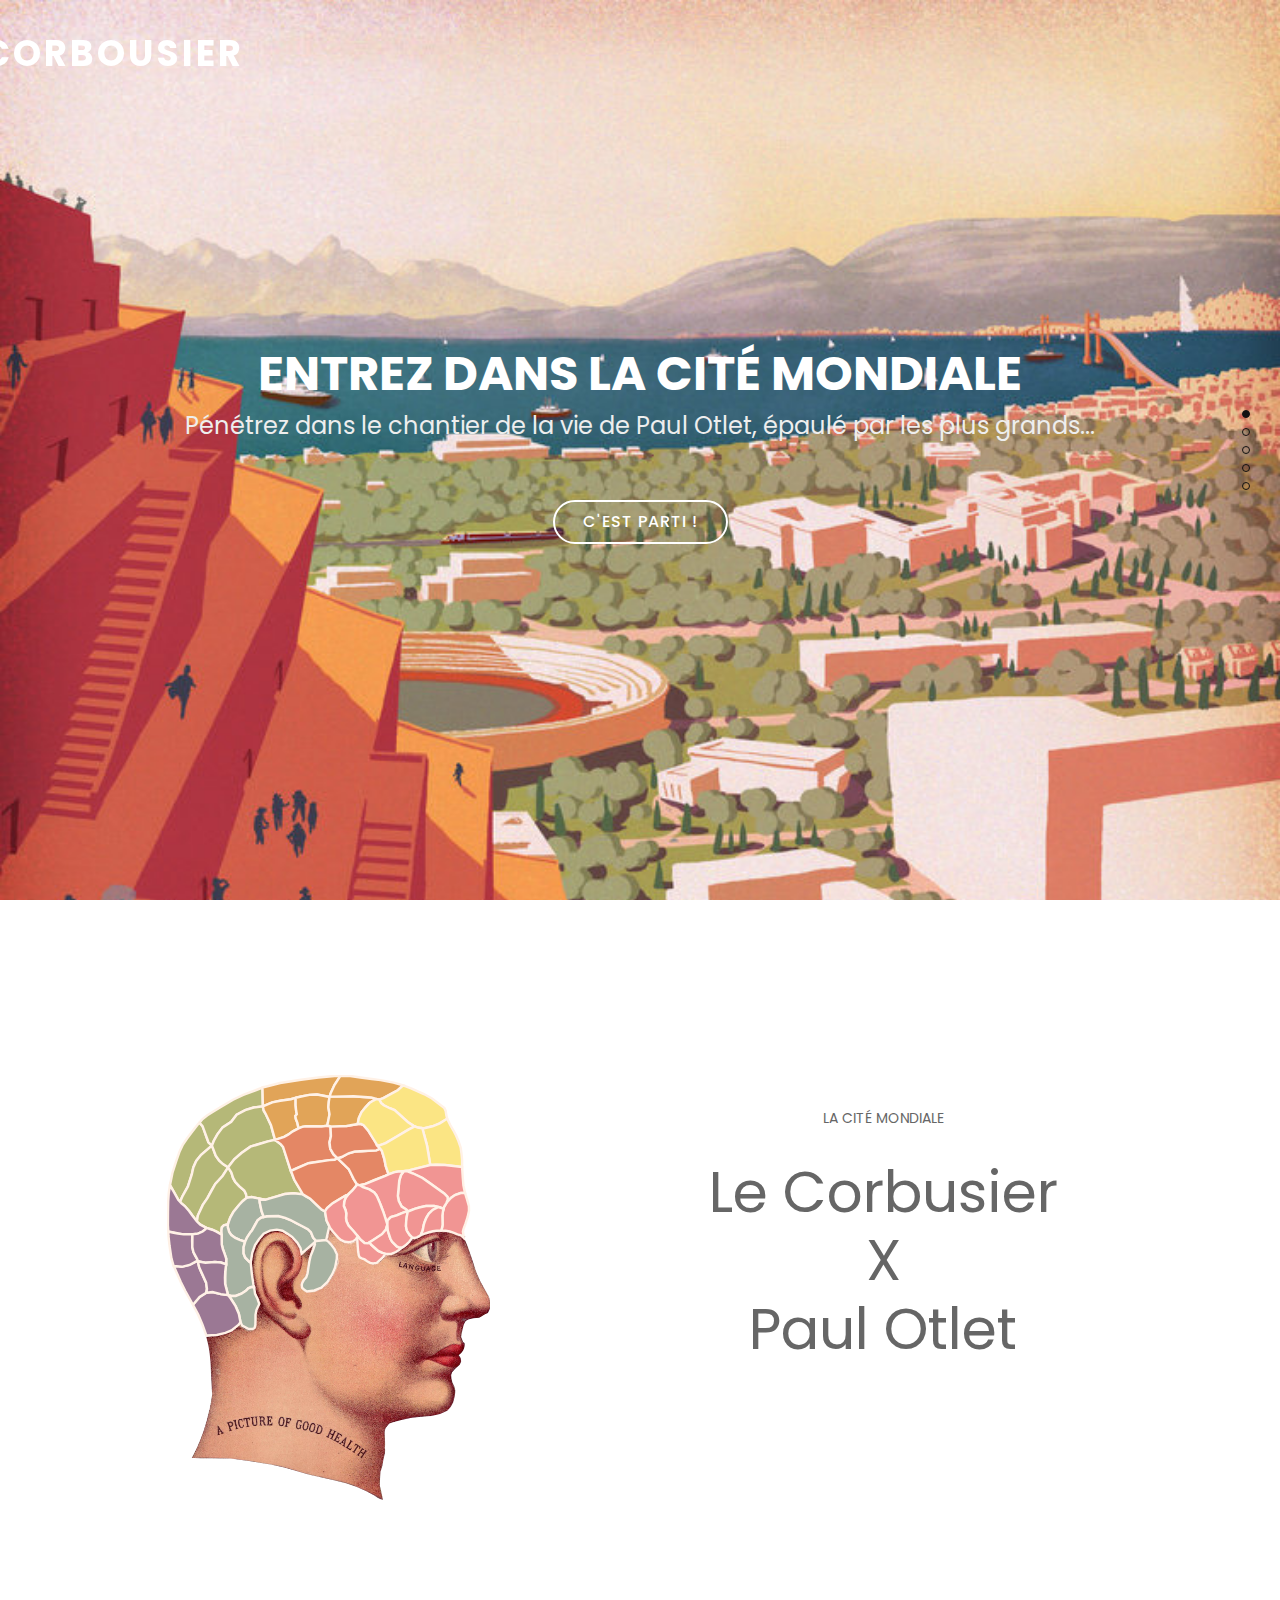
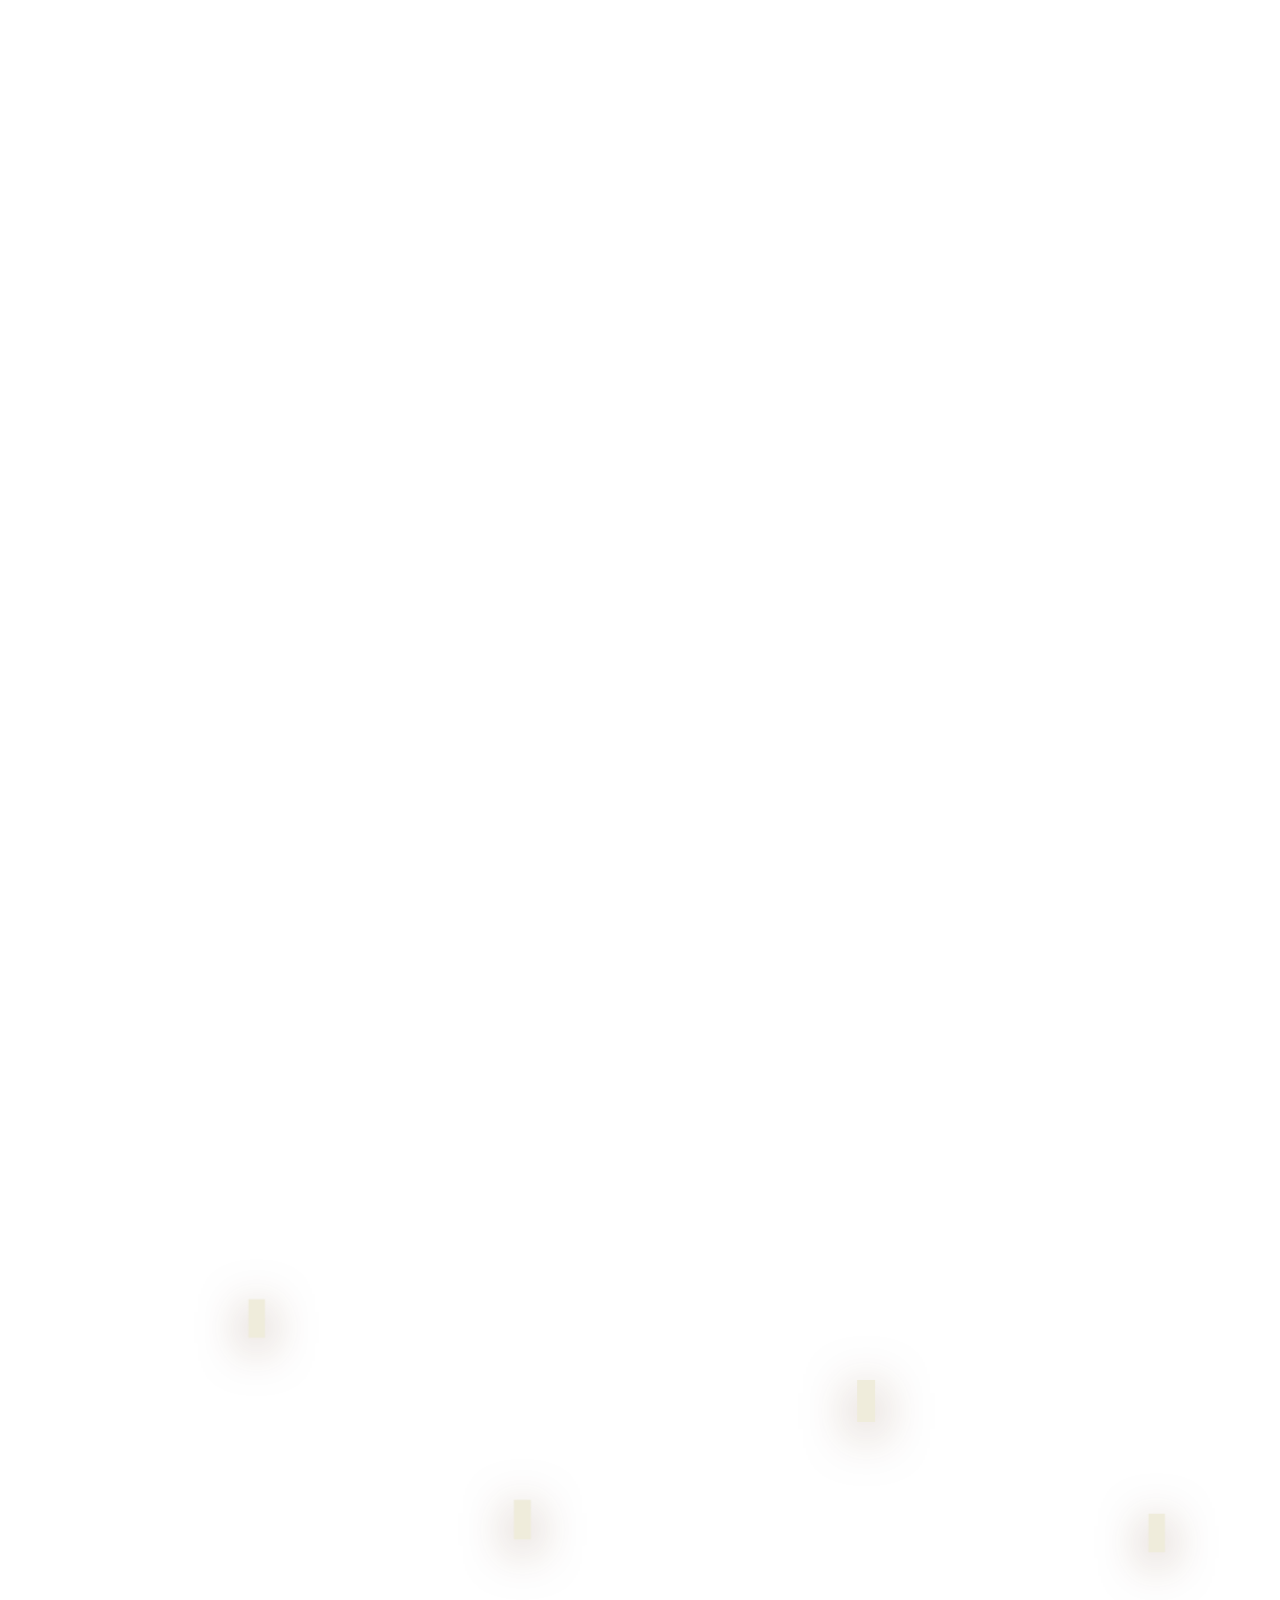
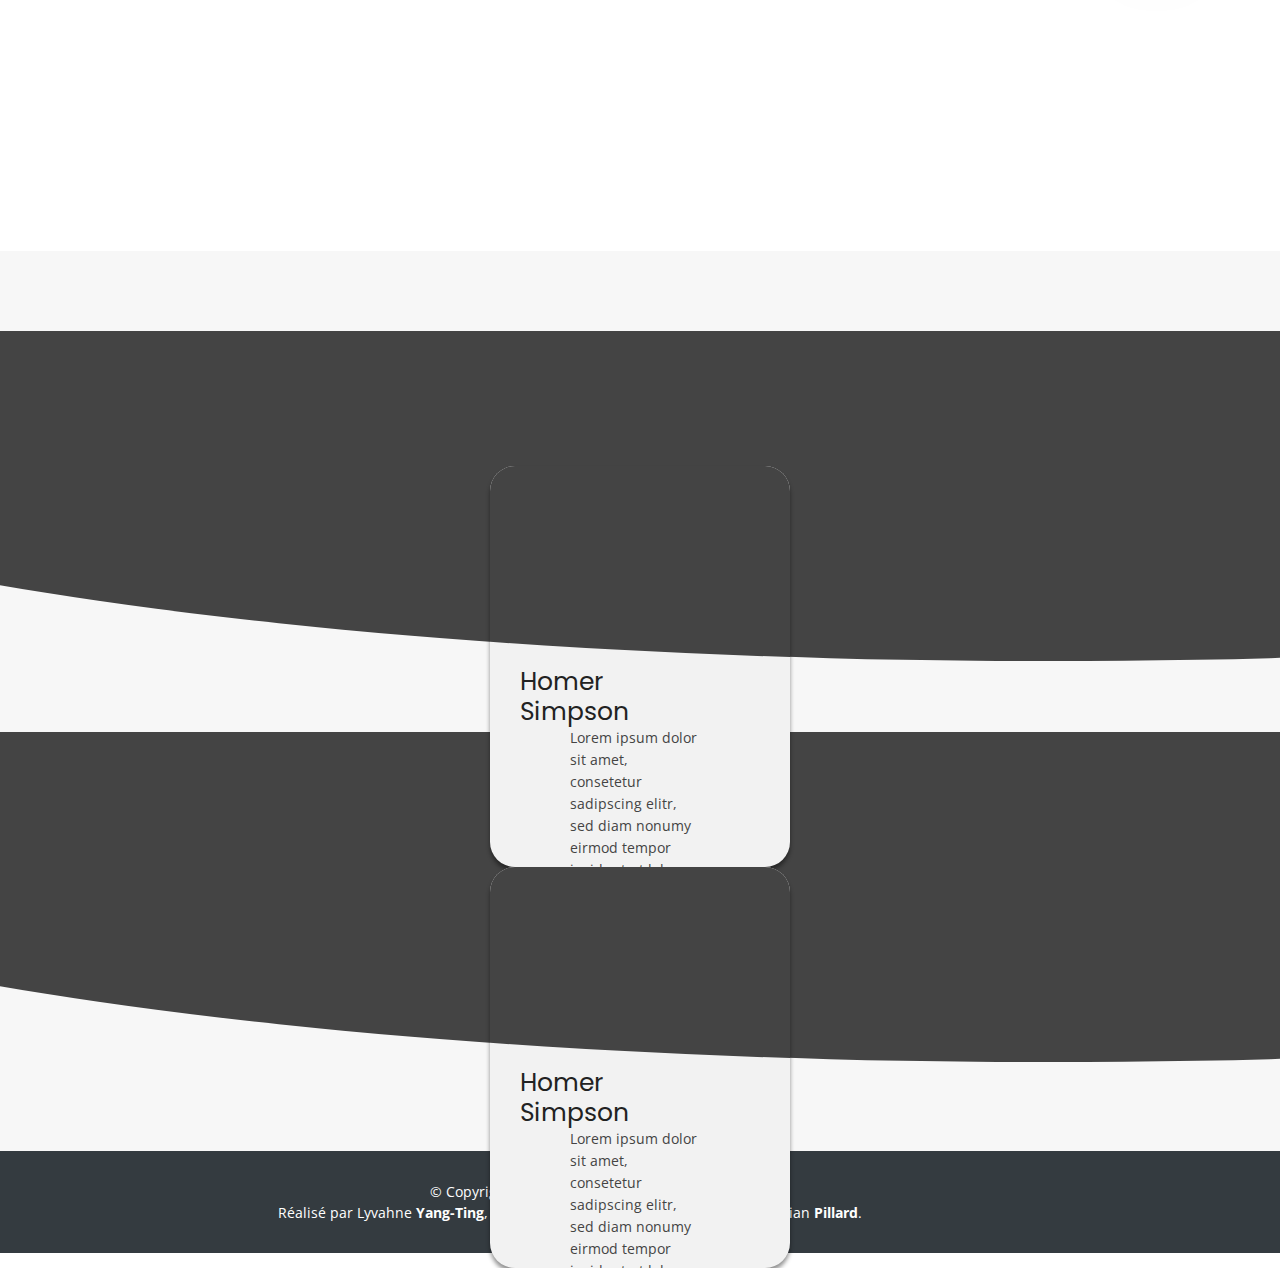
==== index.html @ 1f5de27b "Update index.html" ====
<!DOCTYPE html>
<html lang="fr">
<head>
  <meta charset="utf-8">
  <title>Le Corbousier</title>
  <meta content="width=device-width, initial-scale=1" name="viewport">
  <meta content="" name="keywords">
  <meta content="" name="description">

  <!-- Favicons -->
  <link href="img/favicon.png" rel="icon">
  <link href="img/apple-touch-icon.png" rel="apple-touch-icon">

  <!-- Google Fonts -->
  <link href="https://fonts.googleapis.com/css?family=Open+Sans:300,300i,400,400i,700,700i|Poppins:300,400,500,700" rel="stylesheet">
  <link href="https://fonts.googleapis.com/css?family=Pridi:200&display=swap" rel="stylesheet">

  <!-- CSS BootStrap -->
  <link href="lib/bootstrap/css/bootstrap.min.css" rel="stylesheet">

  <!-- Fichiers CSS secondaires-->
  <link href="css/brain-style.css" rel="stylesheet" />
  <link href="lib/font-awesome/css/font-awesome.min.css" rel="stylesheet">
  <link href="lib/animate/animate.min.css" rel="stylesheet">

  <!-- Fichier CSS principal -->
  <link href="css/style.css" rel="stylesheet">
  
</head>

<body>

  <!--==========================
  Header
  ============================-->
   
  <header id="header">
    <div class="container">
        
      <div id="logo">
        <h1><a href="#hero">Le Corbousier</a></h1>
      </div> 
      <div id="btn-start">
        <nav id="dot-nav"></nav>
      </div>
  </header>

  <!--==========================
    Section titre - 1è page
  ============================-->
      
  <section id="hero">
    <div class="hero-container">
      <h1>Entrez dans la Cité Mondiale</h1>
      <h2>Pénétrez dans le chantier de la vie de Paul Otlet, épaulé par les plus grands...</h2>
      <a href="#brain" class="btn-get-started">C'est parti !</a>
    </div>
  </section><!-- #hero -->

  <main id="main">

    <!--==========================
      Section cerveau - 2è page
    ============================-->
      
    <section id="about" >
      <div class="container">

             <div class="svg-container">

      <svg class="svg-whole" viewBox="0 0 199.04134 261.26856" <defs id="defs44">
        <clipPath clipPathUnits="userSpaceOnUse" id="clipPath29">
          <path
            style="fill:none;stroke:#000000;stroke-width:0.26458332px;stroke-linecap:butt;stroke-linejoin:miter;stroke-opacity:1"
            d="m -176.1369,380.15476 c 14.98675,-26.70267 22.12406,-55.08736 27.21428,-83.91072 -2.82764,-25.23596 0.10192,-50.72909 -8.00235,-76.35119 l 26.14521,-5.29166 18.6602,-12.61551 7.88445,6.81537 7.884446,0.66818 3.741772,-2.40543 1.069078,-14.83346 4.276312,-14.83346 1.069078,-2.00452 -7.884451,-21.11429 -2.672691,-20.04522 -0.801812,-18.44159 4.009046,-16.303442 5.879928,-10.958052 8.819896,-9.087162 11.759856,-3.741772 12.561668,3.474503 9.888972,5.612659 8.819896,8.552627 5.078121,12.561669 0.801807,2.93996 18.441599,-16.570707 -3.207235,12.561667 -4.543582,10.15624 -1.870886,10.42351 -1.336348,12.2944 -6.414468,8.55262 -1.336349,6.68174 4.009044,6.1472 9.087163,-0.53454 11.8934941,-3.0736 9.3544335,-8.41899 6.0135644,-9.88897 5.078121,-11.09169 2.004521,-12.02712 -2.80633,-9.88898 -5.6126596,-7.483544 -6.4144687,-5.612657 3.4745039,-18.040694 6.5481034,8.552625 6.681738,6.548104 3.474504,3.608139 6.1472,2.00452 8.151719,0.133636 5.345391,-2.939968 2.405427,-3.207234 v 8.285358 8.285355 l 1.46998,7.61718 1.202714,2.13816 4.409948,2.40542 5.746295,2.40543 3.875408,2.93996 5.078121,0.80181 4.944486,-2.00452 5.612659,-4.67722 4.944486,-6.68174 5.746295,0.53455 7.216275,-2.2718 7.349911,-5.61266 6.94901,-4.009038 8.41899,-10.022607 h 4.40995 l 5.74629,-2.939965 3.74178,-1.603621 7.48354,-2.271787 8.95353,-1.469985 8.28536,-1.46998 7.34991,1.069078 16.70434,4.409948 6.01357,3.474503 -1.73725,1.737249 4.00904,8.552627 6.81537,19.510678 4.81085,14.96709 5.34539,12.96257 7.48355,13.76438 4.67722,8.41899 2.27179,7.88445 v 5.21176 l -1.87089,4.14268 -1.87088,4.14268 -3.60814,1.46998 -3.34087,2.13815 -4.54358,2.53906 -7.61719,0.80181 -6.68173,1.46998 -3.60814,2.00452 -2.6727,4.67722 -2.40542,10.42351 -0.93545,5.61267 1.20272,3.4745 1.33634,3.74177 2.13816,1.20271 v 4.67722 l -1.87089,5.07812 -2.93996,3.87541 -3.0736,2.6727 v 0 l 2.53906,3.34087 0.66818,4.81085 -1.87089,4.40995 -4.94449,4.14267 -5.21175,5.61267 -1.20272,3.8754 0.40091,4.94448 1.33635,4.94448 2.40542,4.94451 1.46998,5.61266 -0.66817,6.68173 -2.27179,9.08717 -3.34087,6.1472 -4.54358,4.94448 -9.48807,4.40994 -11.49259,2.40543 -15.90254,1.33636 -11.89349,1.46997 -11.89349,2.67269 -9.354437,2.40543 -6.815373,2.00451 -4.944488,6.41448 -1.202711,4.67723 0.400902,6.41445 0.267271,8.81991 v 2.93997 l -0.53454,2.93995 0.668173,2.93997 -0.400904,4.54358 -1.870885,7.61717 -1.469983,9.08717 -2.53906,7.75083 -0.534541,9.35443 -0.267269,8.81988 1.603619,6.68176 1.46998,7.21625 1.069081,5.21176 -6.013567,-2.13815 -6.013564,-4.14266 -10.557147,-5.7463 -12.695301,-5.47902 -13.630746,-4.54361 -14.566189,-3.87538 -18.9761369,-4.14268 -14.8334591,-3.34087 -12.695303,-3.60815 -20.713388,-6.01356 -17.907058,-3.8754 -14.967093,-2.40544 -13.764383,-2.27179 -24.72243,-3.34086 -25.3906,-0.26729 -13.76439,-0.13361 -8.55262,-0.26728 z"
            id="path31" inkscape:connector-curvature="0"
            sodipodi:nodetypes="cccccccccccccccccccccccccccccccccccccccccccccccccccccccccccccccccccccccccccccccccccccccccccccccccccccccccccccccccccccccccccccccccccccccccccccccccccccccccccc" />
        </clipPath>
        </defs>
        <sodipodi:namedview id="base" pagecolor="#ffffff" bordercolor="#666666" borderopacity="1.0"
          inkscape:pageopacity="0.0" inkscape:pageshadow="2" inkscape:zoom="0.24748737" inkscape:cx="370.12734"
          inkscape:cy="235.5908" inkscape:document-units="mm" inkscape:current-layer="layer1" showgrid="false"
          inkscape:window-width="1366" inkscape:window-height="705" inkscape:window-x="-8" inkscape:window-y="-8"
          inkscape:window-maximized="1" />
        <metadata id="metadata47">
          <rdf:RDF>
            <cc:Work rdf:about="">
              <dc:format>image/svg+xml</dc:format>
              <dc:type rdf:resource="http://purl.org/dc/dcmitype/StillImage" />
              <dc:title></dc:title>
            </cc:Work>
          </rdf:RDF>
        </metadata>
        <g class="Layer 1" inkscape:groupmode="layer" id="layer1" transform="translate(3.0694536,23.503447)">
          <image y="-128.25455" x="-209.52933" id="image18"
            xlink:href="[data-uri] FhYaHSUfGhsjHBYWICwgIyYnKSopGR8tMC0oMCUoKSj/2wBDAQcHBwoIChMKChMoGhYaKCgoKCgo KCgoKCgoKCgoKCgoKCgoKCgoKCgoKCgoKCgoKCgoKCgoKCgoKCgoKCgoKCj/wgARCAZABMIDASIA AhEBAxEB/8QAHAAAAQUBAQEAAAAAAAAAAAAAAAECAwQFBgcI/8QAGQEBAQEBAQEAAAAAAAAAAAAA AAECAwQF/9oADAMBAAIQAxAAAAH1QAAAAAAAAAAAAAAAAAAAAAAAAAAAAAAAAAAAAAAAAAAAAAAA jJCBYmIq8XWZsON7DcGvz30UnIx431sXIpjXURc4mN70OQ3GtRmeudWm1nSyPrNlt87Vv9puLXg4 3QKMtSOgUmbEbjJmu6YuW8GpvHbaHl6bx6onmE28+mnnt/pz7U5vY1i4RuscItAAAAAAAAAAAAAA AAAAAAAAAAAAAAAAAAAAAAAAAAAAAAAAAAAAAAAAAAAAAAAAAAAAAAAAAAAAAAAAAAA0HFeti3mZ mfy6bpyyc+nRV+dTl0nsZxy3Zjza7euMZiynLdLo+tmZ2nQyR5cdDmaPNEuzNh1s07PLm/qcl1gt WxyUL1tewM5HrOa0bq5WltTsSsh+lyPU5uVdxNnU1IshuLf1MO1JpJnV83Zgy7QsOjJWbfWTpizs c7W6c/QZPN7nbj3pzO1343Bq6yoAAAAAAAAAAAAAAA1wAAAAAAAAAAAAAAAAAAAAAAAAAAAAAAAA AAAAAAAAAAAAAAAAAAAAAA1IemVnY30kPM1vN23KuavDs6Ntbl0spSoabMOXBpu4HTcbWpoUtbN5 KRNHvNGg6LlcrT2841MHerYs2LutiDM2ysG1qlV6eq7Dmejc3TJp0+t6xko7hYcvadWTPfUwrOg6 3JsXiOa1rxWAdAyznbt6SoMa48fRvQVQ1c69qZ2utfKHXx+hxRHnKsrWq+47X4Ht/X5t3S5dm+HV rzu16edgRdQAAAAAAAAAAAAAAAAAAAAAAAAAAAAAAAAAAAAAAAAAAAAAAAAAAAAAAAAAAAABBRlH K9HzGRxvU4We3lrJvZ1zHr2Vfz/n7budPkaXsXqOd3NcqXc3Nz+itVFnbDsMLTtoV51M1ryMcPbA jgRzFFSLjuk7NOXbt1y8p1nOpmafJal7oWPzRUXJjOZXrOrRTjpHIkOEdSJSdVsGw4VBUa4EVYay UMhdY0x9liyK2tzu2rlbHW75Vbqnn5gpkmbpptUvMg9PPol5bZ9nLRGu7YAAAAAAAAAAAAAAAAAA AAAAAAAAAAAAAAAAAAAAAAAAAAAAAAAAEUAAAjJI4MnDazeZxOWujzcDX5bmVTnARtlFUR6t5HJ5 e/PS7i9IuTqmLWmesRq9BFEFBRKGhxHWC69Hsj6XhFrsqWfZ50j0JjDodRzXSa9e1jl/r/PLUdFQ w5zu046Pne1o83T0Wes7vO0tcbb816c498vXt5MSze5Tc26Qw38bruzZ8rghmgKKAIseNqa2RQ67 pjmuvvry5o4TnFGqDH83prXuTn6zpVq2+JGvBt+k30Y2X5N/3cbAHfAAAAAAAAAAAAAAAAAAAAAA AAAAAAAAAAAAAAAAAAAAAAAAAANHMix8NbI5/L4b08GziZ3puqaBnU9KDd3HDuGFY4M+KVt9HQK5 PJ6FQhJXc9d2vY+fj9p6GcbVy7mlzF4u5+hoVyNLU6bq5/XxIspNaHpOdQV3AIjhvO9Imjal8jH0 Z2HA9pzXY9lZbJxtOprGlNmgsYWhebVRbS5tOO+icGzvaPonLa1nSjDq9eYvEO6fA6ZtamTnHSZm Z3Wc8n0+8vLEbxOEFChBaVMnQ1JczTM3B0Lbtzl+m5Gbq2NSnxkegLVl5yRVSWzdyX+rlrlaf38H AaAAAAAAAAAAAAAAAAAAAAAAAAAAAAAAAAAAAAAAAAAAJHn5XsjEz/Pu3Sdi87Yz9zmd73JaVnMr Nu3BByZwqCwCoZzqsO/T1+fyNvl3s4/VaJ55Po9B0cdoz9Blm7WD0HGiqnMitDkOx4ntO0MrUyc1 NnDbZvnL9HmzNVMBUFc9qIRPp6c72XJ9V0OEONFVBEUAEHKyiX6mff6Im4k3SdQjTz6Xn49ftzze 0sLy5NZM3nOJ0uk4T03u15XpeEkVExXIqIrXwVxl7W5D2Ol3qfP8HUv5bVyvxWHZYmX151ef9fS0 drbuE3MuhWJ3ItmsdM7LsjR+hwmA74AAAAAAAAAAAAAAAAAAAAAAAAAAAAAAAAAAAAARIYmqZPN8 da+MO8+oV5nbuucftydNUL63MYoX1dmRiYmm5ByU+97dF9+MOh2s5w2jv4Dt2Uj18Pdg9Iw5NZ2z RXczVFGuCmj2HH9ZyvS95Jjbycrm4/VJqc2u9i7aUOfSOwXJsc7oKGCZ2lT0xOm5jqNmuQ5VHCCq 1QrZbesv5k20UYYNsp3XpzrOduxdc3OsHceDR0WEhi7FOjlbHLc/6VW73nek5jB29LXiuw4SdAwb Wthh4/Zp1cfvLmac/wBXoZNbjqTOLQytZDk9DZzuzA6Gpg9HcTUdHhI5GkaNjBl+l59kDvgAAAAA AAAAAAAAAAAAAAAAAAAAAAAAAAAIolpZmPyunlUzz6ikzs1rS5/qMjWopdedGtc/nlqmJWlzsHQd d8/sbaZyiuMYHNJRUUTk+rxt76WXkut8vtc1DFUEFVr4asWdWqVsDTp1xtiOY020e06TG2ebxdRc u5ZqLxXZZudR3JKxbrGWZPSV7ZPHI3neR7Dh+56xqi8dIsGDub/N9Fze3Q0G7mTR5zojmiQWOT2Z 6PQ03nAOMTnug4HsdBHc9V397z/u/LJV4zoY0EccnOcz6TW7Wnq8Bv2dACcDgIGPSk5Lr6HRHRr9 Hpjw4b+zu1yNXzF5vpVpwjYUUhvEdvy/oz6A7G2fp+UAAAAAAAAAAAAAAAAAAAAAAAAAAAAAAbW5 vLZx8+t5tT13HGthrzauFBpydOkOjJJjEco7OWovM6oknR72KrefMHIiI8FRte2xhE+9XLfMdNJx ve4Rj09IOoeXtdTK1DIayfqjhvY9T1uqzIkv4G1i4kVTq+smr2m+e5+f0TduZftc/wBJ0tV+di7l bKbqdJh7zYjVWc7xPc8P2/aLFUw8W9PX2KikmfgorZRUfCI5DMy4O278tFTmuPPpTLli9yfUy0zg fQuX26HE3+Cird1rHa1enbieebi+bdRt0HEdquHKdbwzOzvmo7ymqhCuatEFlpR5/rKvU3kblzsk 345eMY9rs1BVhMPcodInU8T231vMioly4AAAAAAAAAAAAAAAAAAAAAAAAAAKcvleLYnSx5dsRTEM WfO6b3sbWkzJIC1IiI6RFTnrSJOn6aElbz5q1zYc1M+29zvQ4m9XKTtOqVnP3ZMbbUzE5Lrctvoc BNnh7MLStpLm1OoCAsLyqAoIqVzt2fI7TowXhpFFCOUTOtzJXM7Za2ydPktrc1qGjhc7mdDnVu0y egn0iG6juGkFWGOQHIogixHJek8P3XXjnc72jMZ5evvcz2b+eyhXa2MLH4u05jfs4ecb3UVeq15z 2mDLDPf0tySCLm8O54vtHc3A9zzfN+h6amfoeUKhkqKCKjqp5PRJ1iOEzVEcjSvynR1HExdX3uH6 fwfU+nhqIqduSiKAAAAAAAAAAAAAAAAAAAAAAABG/wA6zc3nt44ddJ3J9ZzyqK3ETD3FtimR0gNW kr0sLep7OtdtFVOfNWq2HUq9jesHoKN+3LuPuyYPQNdI1WPkBHjEekcr3XH789uk5DzdEVSEFRRW qMR6Ccp1nHd3YLCzlbK5MOpuHPMrpE5yI6qHnSt61ylWu15Kvlbd5Z5SXLobfHzR1RyaHXLwsVd+ nnjV9Dr+f2NOsy8+7qwbNddc+j2vMOy4ct1UTzyvm67dTmpdvK6Vmezc2038jp8m8zK0+aVEblxH Y8B0nrvSObH5ZTpcs/1qfVWec09ATzTouTqlry8EjRBVYljlyed63seZwOl7Oc6HpJcBUOEbzPU8 53ndmFu/T8oAAAAAAAAAAAAAAAAAAAAAAABnRkcAzofP0cNk4TkejXA676ZRvPDgdDVRbEw7OJ03 H2A/MVj24yqOjIKuVt9N8tPd1N6u1La8Obmrm1pGbp2NVUyFY+ka5sZ8OrzmvR26OTx+lUHw1AVU AEXL0v8AIZmj6dY9rrrLfK2OhTNyXaccZyX8rUnjmo1eAhVapDkXqPXPQIS8twPW8UbUT0kdE6Wc R+a1woj2iJzHVQbxranm3oPPyYtHr8WMjrePv6bufzvVZYk+xCcfvVNraxdxV4NXl9PbrCzut4Xa vM7P9N0qbKdXZam/HM3fRK3GcRYS71Y0Xoc+HCdJl9DFtynCMFSKtvI1tHIGXDeo8lY+lx6YD0cg AAAAAAAAAAAAAAAAAAAAAi8m2svl0uTonlijFQ5Tq8PW9xc3TzEciSLC/kd1nXVNK0Edzw2GbntX TqXqerUi2ZlbaG4wtZ2Ju7WS3UusnUytwsI45YGjqa17oby3U89vp2Ts7R8XtQUgUaK3J5jtdTL1 NjruGyLz6CokUcnayu2M7RfZowOqrxFWtzS3OQ7DLMnSfdsxcTtec3LtuvsY1ja2XYTD1LsemcPs pC91M1a81PLolReW1QcUKm1z/Tj6C7mul8vnj5brUjGzul5XqdvZNOuqzMjsOcwMbtuZ3bm7Flc2 tynP7/dz/R9RNi4NfU5uztOK7Q5MnVyuP6uy53S5bq9R5zfi885K1r8h6L12pzF3jNrleo5qINaJ u28vO9DyHHdnn7dHJyPXfV8oBYAAAAAAAAAAAAAAAAAAHP6vk+NLtq3yVakGVq1uqxpbrYilfyxz HT8p1W9ParMYzciDquvSyinPmZ0zbqpZzoN6doahnLVc3GTBtTb1mbnM6erDb03ZzHIi5gNVBVQR HtVKGixcnq/POu5+7Uby2RN9lzNXod6w+knbNwcTYuds2+g5pM3qEa/jto5oOY6EUAVQbwnVZXfC TuNTSybK5u21TjtsjRQEFRy1AlgTPrbLtRyD8RBqE0TnRyvfYmP08voA08WHoBFzfUm2PrjIfRwe e7rrOm3tKN4TylFJG5OsavE9Dqr0J5x09DozsL13jOl6qxzPS+fLcnZJebyes5vuudLzkeHUc30m FJW6LI5vV752dpcpxno3LO+hy6sD08QAAAAAAAAAAAAAAAAGu5iOUkzN3ydErWeWy3sC5f1X2WyY yjkdmZNbe5Dp067Gt8lWn1LVxkgpJWSyW703bS3Z5YRFJl3K9Eutc1Zm2dWtaFxhFBFaqwx0WZdb JyVHprs6WBoKlDe0DgYPScR2t3+L63l7LSqnLbczVSsCHqG7zxjurTcifyktde7E2uWmuDGlQEUF OS3rXL9sN6DnOurnq82RvPV6XLPxrphF49BHA5WOHCKjXOSB7RAFQjeomB0ENlrf8u9Lx5JQOEVM 3lurpePt9V1vPdXYOEQVcERQRUAFBHNWsHYnbscR0XI9l/oeI2+jpbGZp+aJSurHHyb2X3uV2OEw 183ok5zjduh0HRNyHY8lJ6IUb31PKAAAAAAAAAAAAAAAAEPkPV4PHpoqQ+WRsw97euc2L9iGqLnC Cth0E9S3it/D2fR26RtbJ5ca+hPR1u3fit4w1wZyMeq5ei5KRwQ1VQDHwemulwpNu65XY6EkqXEX GBHNgVFBzVKnG97R31g1eG7PP0LCNdx6OQKTmulwd5ypHbnbFDbrO5atP4bp5dJFTnpRAVUAa5lc Rcjn9XJNq5Px2iV8GOoETGxVUBQc6J1ivYSPVqSKOQaqIuJDv8915X82x3WfPx3Taa+eNzaoba0O H09JWpR5tgz9GEVqw5GqK0Ua4Wq7LSaecP0eT+hfUedzOj4y3qw0+MvRWTncupuY/aM3uO0dN/J0 5OKCC8wx+z829J+v5wDWAAAAAAAAAAAAAAil4mXjuiz7vj26lUqq+DplEcNxhRHDQyrbvJT9R02n H9vy50vM7d/OeW6lk0MVTOBUQVBBVEVRmfVrkoeh69MfqLC4yrVM5VrhEUWUjlRFRFFa5ooiLzM9 zm+3t7lWv8nsaj2UgKU8XqU3mLjekp7k1KqzU2tjm+j5aUjkxoFasjRYqcf3XJdueprmJm5vT8v2 O4I6LjuY5DZ6Z10TPzdFefo7z2BxK2duvDvjtW8U2O4Zxra6ujjapg+l89nZ8/ojkXw4x8nrk6uT zPQIdsDRmwCSLdx9q/YcjajdscN2XNMtW1zK1wiNkbXP5HTcp6r3IcxxlClIvsu50vH9X5ZLFKnN h831TPRYN/ienzNBFOLivTOA7D6fHQA78gAAAAAAAAAAAABvjnpHnnLptQLh+Zcvc+7etTVavLAi iIN5bVnrWek6bbWt8xjPRxczvrjdTy3RVYe13PEbkEBUVQaPazkN2/m6XQa3FM5efNqgiKKICCuR REAVBQAlGvaQ8Z23Ode/Qz5Wp5/ouRHytFQAUaOSXETWZ0xLz+pyOpZ2aVzc3inZ8+5WjpW5eoVz nRcpsdsU6HY1Fm5rR5zUvUY7nTFTT19PlvIuXl5ajkV0KxVkGqCI5M1EciuxNyHXLW1OL7Tj5RFO QRVoBqOy7ljTHpdIavHWug53pOjyloRu287mI7lKlrCPzr0rzP0X0rK1JOM84667zHodhkX+Q5Xd 2uMsadblaq8pw2rp836L1FziO25TJsSZPr59wB6+AAAAAAAAAAAAARR5u7C3fL1pRZ72tSja18ZR yLjCC41tBlfse2xFy+XPPmny+vXU1ILuOdPB6nn16BMfYzlzXJCAotK1xW9HSS3rUUOfMRVpqijR yjFUEUWGo5ooFAOlaKQzK14Na5zqOO7F9Nw05dHKx4CA5ipKjkfWPoTs1mlafllClUv+jnv6HEan PXRJgUc3quQpJ2x0VKnfI9vTrct2IsDSjUM+7nUjmrmOdG6BQpWiQI9tIqJKsrCTn/RfO/QL4pUD zRwFiooICiI5ooCxJMlnObkq281pYep3mzwnectluaODuQrVObhujm5P0q+nl9nq3Xq3yxOc6aPS hgx3+ze5y9n9seiAezzgAAAAAAAAAAAc10vmOdU70cPl1DU2bEuRuImMuaqyN4zah7dNuZF5c05P Vs9NZGpQ3VkVpz5vjei8zpanM9N9M3B3c5UXmoo7sW3vThMbnjZTB1tW0mHMaw3mTqF53SrQKhJc bWyJd5aNCtxcuQ0V5TRt2TA0pLjMzWTkd+DL17+raq+f1McoqCliGfi7z1FLkru5qZ128c3W7mQ8 90ejx9xDqOaxc/RfBqb9jC3uO2870yLzVp+T159Bmvs5tKvptqusD9S8lmphrz8nejoGZ0uLcbTu Z0rhsORVjD63mNbfk6VA8mFVCxFUAasAKICiICqBZDI5KTE3M/Vxup4Dteq23OhxNeLPdEt2hPVh WLg4Co+V67H6MK503K+jPogHu8wAAAAAAAAAAAJ5D6F5/wAukuZbyOfTa1+R7DngUMYVCtXL9dzP Vb2sM/N5zmybbOu9GdThzEUABAcwxcfs6HTpm1cXrd72EF4cErWM66p6VG/u5iOLrc5fpcKZh0ob erPHnXMyzlatcyLW5nKzTpXpnC3czVlg5br8e3Xci4xX4vuOV6ejrHYm1x9748PL3NrA2drU5Le1 Exoeic9OQQcikNehTeW6nG6Z2TmdeWtT6XJ1nSl4Hpa2MTaXnvlOqwYOmOnUOO0oaTdSB9hZnnX7 zNOfbeu7mKhOQy6WTG03mLhr02VLy9NGr4ODkVBRFBUaOApUGjiDNt2Disrte8yOXvd9vyujtdN8 ZZ6hdb513RKvMr0iHMQ9ZInHr1YnM3Nlmc1L9WOZ2sBrNcfUwPT5AAAAAAAAAAAA4DKiTh2oLTG9 nXwNrjynUMYTC3eT3vS2688jeb2sDWq3UWJZEUTGBRVEVEUFG4uvy/Td/H7OgtqbA385AM5FatCA CoDmuQQVRFQEFIRqqNVHq1w5I1VlGbpV2+Nswdd0+jnbMpw6ILBm2GqUNV0qCoCjhEVRqK4y01F0 j5DebvF6nrUM2nrc31NN5TpJClocj1ZTS3jkmry3Q6y+9yWlG83nNPK+2lexqEnVczO6Vus5lPdr XO1p8Z1nDy2F5rC09BTy9/XXo1bg8XT1Ctyjd61svNn6WW5d1L1z6m1y66tyPON5+HQjpzJvzVh7 CHNClFbCqiCiAijR9K/T35vQwO/zwAAAAAAAAACra5aXhJ2ZXn7zvz72r0s7H+bggqjeO6nneu+q FycYoSyLvpfutXnzVHMhVa4RzVQVMXVo7eP0m9K1yc8cv1GDrdN2EeznhXICKNRUFAVFUVoCKNFQ UGjxHQIpSCtBr2S8+7W5Pr7O4Y44ewwd7G1na5zZoqbGDtxInO3V1VRcUBgqiqigKjmWR8p1tXeb dK1zNlfteP0tktR4qdmjncN00uus5+xrrZzc+9l6lXeo3cViq7Go1hwtzoM7B1+uMS508vWYWnaJ 0ie2KOc0cHtemFkQ57bTuhymf3kO8Z8OfW1Olxtu5jcfKdji2XuZ6GqQ38Tp0ydfESuiSlZxp6OJ WqriNyoPo26W/P6KB3+cAAAAAAAAAAcL3XmudVcW/kce0tzNvr0ai+fg1vMw9d7CY/Ura5Lqc3Oa W/mx23K+Fp6urY5TqcZkUM4EXita6Hn4b/Xr1LuW3+XJLnH3tXWy0x7rumxycuSoYq7RxM/TfXHF dnMysVMZRcd+9aj0TnlW8rq9Naqt5OOvWN2cuRvKa11By5rXVGJt4ycX2uTeli/x3Y4+i5qnPdTM 3k3MifQzLMzbzNypq2fzsdusMuNPQJVELBERXix2VFulnIrL0HbEnG6VnI3eB0NTsnMd5uhLGWPY sBM3DyOuegyLev0cxt6rqRXtlaqOVsU0BJzvScVvOtuZ+hKro350qtVBrmiVLhXFbO5gbxvpyfSZ 1ZEdnUdW6iMw+jy9TN025Gs2d7BkjeEpZ1cckkMoX6muXfyUb3o+YAAAAAAAAAAnk3qPkGOl3nt/ P5dItejuZlnP0eOziWGXL69bPc8N3HPFTkOjWob6Vs5wJL25vfNdLhWk3Htg5cqfG3oe/our08vP HJdDHjadHRpdJjPPTw6Wri9NSxpOnxNnEkybtmTe8Xruf6bORFbzxjvin6b1RDnjkGP6jv2oc9NE vaq2Thwx6utzfTp11KxhZzct8Z1Wt6rHu5c+D6mvhdvf26KeX1IOaIOaqwzpZn4PWVtyxi61JNNx lZ1qoyWEVFlEVKURRHAnLX7XM9+bLudV7Y9LdwVnjrs6nJ3hafT3dsTcfG0+NVlp263Oaz1qxvzV Qaro3oLwfd8F0x2loTGwHyq0ajhFERUUSSMqc12LNTJ2ecpaz2C1LeNI9iw5jgq4XUprOZHPcXmt KDbuXQ4mox1e1yfWd/mgCAAAAAAAAHKeUdxzufYrs/V58zao3+OH1rxjMXHbsfTck2ozGPP72/B1 67SSLx487W6p2tc5vudI3lN7D3dyvqOxEZLVkxb2NZ7dNe6py5ZtmdypRvJHKa1vnuu+guQzc+eL qyLaiKZznzXC1BHSYWy8uo8bcQbK10iY+y1eQd1pvWBsuJJUUxmLju3yenc1eB7zn9B7A57AcqKo jFtV4jyNpNypna8lRc30FbUs2s21m2nMSaVQACHsdiaxA6p13qxlZXWLLx2hv5us35uKsS9W2vYx tyscYmpNlayzdzqabCtM7VBabw/Z8hvHbUL/AD2ddCx3PRc1qGdqdEmTmS9QkEs09qrAioNpXUrj tjX57eOkfyPTZtoRc1FGgj1I4LCGH0EU1ynbcD33o+WCLcAAAAAAAAHllGVcezntaHMjotjM0/P5 3tfz2ZQ67P1LWc70mPFLRzNndvgnPko5sqKUdMLoOb6/e0e058zCsYPTr0tvJ2s4QExBWvERxYyv aLeV6jBv73oCpz5jXIORUEc1w1sjVFCREeigqDVqU9XXXmota6pORj07KLk5liu5+Tr2+kpVs+X0 uVCAVIByKiooqKVl6g2yPNG9MaFnPv429FWGhiWSUV6f0Ycr41VQlURRKN9lnH6W9zes9IuBuzSo q5uXk9XW3iO3yXULIqpnVPl+l5zeOywN0xvFh6BLM+vbvJh7OTXrcz7WKW9zlt8klqXM6YtKysii xncx3EG80dfjtlNpg/FYK1VK+JqdEnHPuem9D8b9W7fOvAXkAAAAAAAAeM2aU2famPowLsbHC9z5 /McvoSxrCnLEXM73Jdem7uY+zjAqLnICBx25V69Na0Lz5qFIIsWXr03LKnLmNesjBQGvZSgpBz+9 xPXr3qca+zsW8nJHUmLo4zYVj8wasdSLkZu9dLQw9XpalXqLW5yt7ebc501tWaz5iWqy+GLidm27 846Dc53Pr6Wfz/sPN674HLY9qogOVohCgDHqygKVl7NxLHfFC/V7HrkyNmvnbLeLcTSTNni6rUVR SGIPXkOjTF6c+lex/PaUrq1UyXVd41L+Xr53nc/0XO6x1w5OfVVa5Fa9qDXCscqmXDsJqU7dB6Vb FhV5vdg1LB2Pdys8p1kFU9fg+1sl5yppWY+s+pZvTZ+jz3ac7I6eL0MDr5AAAAAAAADw+1Umz7c5 0El03Uo1s5v9jynV+fzuEXljNzbmN16detO7z5qCyEcnOatLr6V+1AXOBi5t1ZqZ3TXSORc4EERV AEQopO5rpuLe0rHeMHUGLeJS0b0z8jap3pE/s1zji5Ov5a3T1YueY6lcvPk6VMaZNRKFlJyNskyo oCIPaKIx6rhc732W9NbZ4rc8/v13tdw6ORWgioo5EFgoc91xoQ6+h3wlTU5lq5t17Eq5mkssedqQ 2GU25c6vNamYnQu5vpJR3P65Y47sMitGxzPRSvRUzY6GoUwVqw8l2fCbx3ixSY2iosr2K1HIqDXt VRQQVoJUttWOUWzm9R1+xUWGOPfU6zrzdoicemdzXT53TEu3z3RZronTOfWz8z03o+aAIAAAAAAH hliCfPuzG2qlrd7IkSLqa2Dzx3a4u15vNgyQ0+nTq0hsceagsUcen1vXciovPmNcqRYerR6bqdI1 +Y1VJka5kOAoqv5Xpt3VNsd8rHJz1zoYBp662MbR2JMfN63nzWtZerOdLm+jt3eDPdpK6DW5gty3 qY99eQvYW5lGkx0rNfRwb5qrmWJm0qLIiIplc13OU9VXc4bb8/v3Va7j1VFZIvPV3+jEXT8pD2z3 CBy6ryXXctvHVCOzpUFBrlhFFshfI5Oa1L+RrONvU9tSOZud8T2mBc3jVVTntqoogKJzPSxamD0f B9brN1UjxucoxWaSxUI0yHPNV3NO1OgORp2dynF5530PEpZ6I/H0ue8XFbP25Q9bnauNXEF57p5H S4Gsu2OY6alvUrGFPv8AzX0T0fNmA1yAAAAAADwu7Ddz7sd8uTbbqvvCbGOSN2n4GMdFmpLz5788 MvHk7F2eO1rT6COWZRUXOUVCuetW4t9IdcM5VWpMuHNgavN71S6ShueqjJMlzztCia6w7pcmFBc4 bma0F1ib/MdRaCLnCKPKWbp5Gum85zc82uAq19MtzNF6GHrurLRj2eWu9DRXmTrLGU2Y1RCZysHt Kl9PO9RzFTj7ew5VNSbj3lLvnLEibxrPhmxs5nqMurVznd9HK2SVWJIiLFVL5kQ3O8Ny5bsvJx6n YJg7+dQcvvcb0x3k/HaeXQYO1xi39KtsmXg6lfUza+5j6zp1beMHQc3fTo+WvRTVS10elm8Bs6/J ak3XYXR42zhex4fWbFyrZ1m1R6S9jXG7XL6u86UNTexrURWc9ry3UY+pldZh7NkksS43V7zge86/ MuAdeAAAAAAAeIXacefdQgntW1NagF+PTwpNDQ5/ZTI6/JzefPsHNd5eGbn5/V9d2B6c+aIpBBLl aoufra3fcx2OaoogjkKGA3qPT0tsdHrjRy559dYNOtpzCCkyqKgqCHK9TiW9dNRrm55uQatbI3Ku taCtM4kjVEByKoNBVQSHM2baGd0VZqPl9+pdP1K2KdPLi6ExNh75NcB3PLdLn6c4qY7YuL0uX05y dBlauNDXkvI9bynWaxQw9zAp8rqms9hxPb8hm2bVTTTX5/ocjOqNrHTeWdpz3QZ1yt2bO1mzu8VZ Ow4rsuMl1d3kIK2qUdOy9R1dKOWq+g8dVTthuNS87mdJqS6apz27nOiCk+xxmpF0FnPs1pMmtHTw TV865vqub6TWXDDOpEYiu5/fybmvpZPQWSjZ8aoegcT3no+WAa5AAAAAAB4jYhmz7sCW5l2y3aey X6V8znMgUt1sye3Izc4vc48Mns+c6TGVRFxzUVIbRv09V1rGZrW6KYwAtJl6vH73b6VsnfCc9v49 WK8d+6uUrteYgv8AHWr06cjlzyEi5S62Odv9DevJM7h7PEr26Jwyd0LwK901eU1bGYdDLxF9np0h nzzSjf5O6yO5wl116Z3FTzHWMkdnnRxenp3cnN34Lqfbi5xF0cqbPv31U5etvL9Zn6xmbWJJc9AI uOnK9Xy3U651ef6fNW1cUzXcr1DbOQk61dZpl5MazNBRcPVsoJQ0UOO6F2XvHQ5GWwrWulqDr/N7 udWWqudVuV6HJ6Y6XO0szGud6PJ0t41kcc+iosKYS5PY9Mvp3M/G693Ouazp0LtHNzuh5/fsHEed SMe0OY6fntZZt5msPuUZZm911S36flACAAAAAAB4nJFLn31hGUlFOhTG2LHOHR1r8GWZNo0LJuc0 7yzdF5/2Pn811zTlyciqqZmnj6tfRwej1u0onPkK1xW52xq+jpoKG+Gfha0OuybOTsTOLl28rXR8 vQ6Ezl6T+cmc7cqdFdTyV3Z5xOrPssMy6rWs/I0Sw/lN5bhnzs2MbaU4jW6DDvTazue2knz+ibJy u9hdddNkQzyRRUgz9dLrHzdqnelvnev46d+wSGfj9Ba1li0snTobxuSV7GOnLdPls1z3Rj8bc0LB woKPkYjkGDmqrXoOYqpHwve8pvMnS0b0py/TYxfytKySORc6w0Zb6Y1sPaqY1TfRt6zrq2PG5MPW 4/eNjZgdNP5voMazQgoz3O7GynnVPpOY6OnqLjTRVG810uDqVegzdZH6NKxrzdkB28AAAAAAAAB4 jcpWc+6grmLQ2s+rXRc/MpvSsdnMdTRQrJRW2/i9C+RmzyVTny7tMzT4cVoXeVtk3aUmrqKmHnFn GsdL6NcJ3vF9ns5BueXOVOgh32uWmuxxK1pDluoEuq/K2dO71JK+NMWqN3I106ClNVmUsyaEZGtF aZxJtWAgyug566lk0uZXpbWYyY08bdDh9newrvXn4TZTo2o/PNWjkVEARFU53oaV65e3wXd4+nMj m465mb0uRrNbc5bSs2uP7Clm2puU6keqOlFRUHIoOaSDXRtSRuQcAjeY6fj952tbm+lhmTrYa147 9DeeqYrue+bvVJ951mSUsazG07/TG01sGNLy+zS3naiSOWxj3smnXayXOzlXMuLO9zu7LaWnJnVx YJs6Zk6+brNyfn+jK3X8T6T1+aoG+IAAAAAAAB4hdw7Wfc8IKndDYWS5kU5H7GD0NXEFzEUIVCCp sWB2kEvQmWLotzs53Nnz3axy6nlen5eZ6xyO68eb14czXXp43UM881Gz767bhccQRola5x91V6ur ka6adSpvlzPTLzekz+KhnXqqGXHOutc5yaXq9XzmS8vS38HuXhr4+5JeeVidRk3b9upzqdeZWnML ibiHEdnR569ezfHJnirHCNR6KyjoYl1zVyaPP0+sXmOlx2dQvE1m4u7z2+fTXcG9nVWr0XOaz068 50OdKKkr1a9EQIaoiuQEVUSoeH1dDpzy+s4jtpVa5uN02Zl/WdF6LnWbmdDx289dEkObkR3c7pja dnT51k3c3T1mdleCXQhzirstStJq5jWXO9Pz5L0DueuNbGjn38bhzb2alPrcHcvKXt+a6Xv84AZA AAAAAAAPCm2JM+/Hhsz1Qm0QpXZHJibUWcuwuDbTTgW2mSmlUNO4x+SA5I1UVuXqOObn2c+46TNj 3nnwsrZ0mkdyWmjirfut0a7HnRSvbSwq/W67ZN7ActjQhzc7qZk8efZDPZ3Ma53a62xynP2dpMaw 6/ROODp+iUt3iOuzcjt5+8bzfSa8GXV34NI6UMF10j2LnkuLsrbz/Q8Z2N3I1DPNRoJzPT8peulJ fm8/v465t8v06dYuTq56uztKNOetLV3jWvY2lm85saXI6z2JVt42ACoIKiIsglRLPL1tHpzZ0cjM a4Xt+d0NTWYrsdMma1i6xc0ci3FzmN2jVHV5fR3mzVnqFWZlC5lZI+EnfZzuOwlnOstNrDSFlOap oJJh8082WdYVlk2jh166bQ4/cvLr+m5Hru3zwBAAAAAAAADxVJZ8e/Cgt1tNCbM0kmc2WTCtaFtT Emxq610FnMz62vh03exLtaIJmPaxyqIBSu51x02LsZzzs3MHZQ5Ltkk5PpcnEvTtl5HUY2eS08Zv Zo3cirqZXSTVPk9Snz9kN+Ls8bh31l4ZayV+ZXV0dOakS2I1cQZO3X1vhZN/lfRjvn8T23T5uLc0 OeKu5l7ds4iZ54b9rjNddLA6/Euq7mVLvvOXa/E6xZX+T1R176TXn29t8h330xg7ToYu/Gmdlz7G s3eas8zZe7HFy07Mr2OfQVECClzOs6WfuQazd1qN/GkHLNUea7Ljt465+Vp40nP9ClYGjmZe87ra bkZkX6Go1bkckUkmhjpm6Wpe56x9K3Wzymr5OXvHSZ/MGujZY7F3YSO/JHbrT5D5ESnHbm0xKmlV 09N6zE2+vygCwAAAAAAAA8gZZz8e+rGyXTMthWvY5vosx3P7uQVanS4Vtvo8TXklp3WSZcepg22N rPgNgasiqA3P0Mu567Pu1p5XT8vp3WxPjZsdTU5Ba22aEycR0+N0l3n07TQo6eBz7U2vtZ9W71MN nzZc+NuZPSyue3rTzq512+7nZ9vS63D3Jn0OHP0OOY8bbh1vz7ek5z08PR25Wxr50cqEiIoO5Gzh b7zam8TPG9YaMmZldI0xOr5axx9nRoM4dFY9axcPtk6XiG9ybcGnojWeaq9VzWdWqVK503z/AECQ 2aOOspS6vmOsloVdfGiOjoUt52rvOvzelo5mtnXI9nm4W52UUVXFTmtI6YjZaxlhsCZ0+9Luc9Z2 vLQxz0aHMQ7zoZdfY6axX9Pytas9nWxjlZ3Cw6kbs7jtNuJXL16Zx4dikuJn7Fbe+k9F8Z9f7fNn A1yBrgAAAAAAPMec7fj8e6lXVmrNVXQKelSrHQvxN6TnJdfLrehy6EdWc/0AkM5JjUegratiziyy awiQudpVa09Hn9+ePn6HRpdT8j1FxOW0sbYu9Stay888fdx9TXSnMy9JmZOhi8/XH3fM9xx6zTKv HLMS9ze9xyX7Ot16+vFjODQ6nP6XnK1+r03c7Hz/AGc8+2jJOOcrluzzOm+c7fzzufT8+6pBPMvL QTPVarvm06Zquz5UEVGJRfd3OZ1tFuDT4jtPP7ZFac9uHNkBqq5qIO5zosHesS5Ne73nN7Gu2bL4 aeN1KnT4Op0RynU5Oz76y8rL0lPWcSy+rqUtCjdsxb82RV+PKlSHWk0OXWvpW4+eLdfCydYv5Tuy 6XlOw6C1OPKsu56V+O1czfo6vRx9zlzxZm1JuxOySaZoV9mZmHu5yjS162rgU9mh03T77hNDp5/U gO3hAAAAAAAAOa819h8cz65M7QrOlWxFQ02KJpw+OnoF3nLUpTsUJaubWffzJRUkSjoIYk93Ntdr 0LBOrmSZvYcb1t83Nx7VWq/UZ9/OGZG2kzXwN/J1uparXG4Z4p45jNszZ93T9LmbHkyJLiRkWYNL p1mkdJzyxrmzaZGnXrms3psnvcd7Id69B1OG7njybQvQ53yWo7B9HLp+Vns78tcbDz9UvWcp2/Xw rI104Njkw7cnYu4d67d1sueVHM6Hl537Iil8vsVAlVqOEFaLibWdrXPdLyG331ZxpG2JZRR1/n7i sy+jRJdDinJ2jcKznWhUz87Usy5tHWNPGn3IxNqw3nqebGymdjNpam7j7GzdcjZqaHPjYsxSHN4f Tcj01Tr6yXc+pnXOdyobDp1ZcJot6kTueXua+Rta3WWnlbNLfTJgv0uk9P0+F7r0fMALkAAAAAAI vF/bfG8+iGnpUXeCldKWs2Y0KSTkr3LGNZ18SujxNzOk0HY2yg5pCUb6GRT2KmroT408ti0ZDl2P M9ZiPNi9HCxraAzyho6cF1y2pia+u1yEzs3m+k5rquXs6a9Tt+XK8p0PJdN7FuO7mj3GUbRWo4LN W2jibmV2zj5+/lb2nc+e9lnPRQzwcrQoaeZuy0L9e+alDfyujd6Sra6fPRyRzNXKfs66c71DJZlU RZhcjXotrr810nn+k9rVxVRWiggV7DJfP+05jR9OlXWylZXamoOdai/gT5x1EdzLywJbfTa5cTD1 FTNy5ppZcyrtyLjZ3XIc1pXGibeS2Z3yjsZxT0G17z1JYLCVOD9F826W3FSm1rXsxT8emc2KS6uT 1ZI2p8zSxHStXMIJ41gqaEV1jUNWh0r/AFLx7030eLVA35wAAAAAAPOvRecm/OYmXZ7M5ktWpYpk IpIQ2m0NKSxz27z9XKFPo7cjpq0OZqIpILFDVvOehms3Jldj7GUz2TGWM+Ln27+drbtPF2plmfpZ JkUNGjv0bGTXjz0rdPznX8O/Qywu80yM3Qg6dNK3FNjKtkSIx6Sx1LbLc3M2cfqyqOnU6ao7OTpV 20KrwtHJ16F3p52zDnhk5e1W9Pm6R0Tt+I5roMfW9vMqdDI9W8mnU4WX0F2k13NmV3aF7z+9wj+e wQFEAQIZyvXx6vC7WzzfW34cfpda5XoZbo+tHUllxX9g4wsvp57QZdiqs23Gme21DuRpK1UiJig6 xZWlLE427eK7M3TLu3nf5jpI98/Nbdg69NKmyXlujeboNQac1jBUcuYgqyOjnaleOZrdCjp1d3A7 Dmk78vVxF7eAAAAAAACldaeH6EVTPuWrNVtkViElKavbsQ5llINi3YjmdKl0Bgs28ZK9jT0F52jr XEz5b9yOfj6QOdXazLOxsskx4aLb3M3T+h5rSt0cvVzJnOryya7Zudq52fRH3nF9t5+uqgvGZbIr t3PO1+IrXFiNcitr2oFp4nQ43S5Na3S62LVyenmtaCery1DVmZp0EM6c+HO3Mjo/X451ItebNixd TfXflr2McTmukguqmrxnYiYe5zjXYw2qXm90ioY29qtFVgsiNEUaqqKRS5LuU3OEf1UPS8rtb82c tcj+VFRIRrlWGG3Xsrc71nHdc9JXt83GjPznRWtsc1dLcrqE1JKjGrk2OJsPxJE0WZZZZmdpM59m 1PnVew9Yc5pISxSoIkiRRzQzUFPQr6uNR2s7o9D0+P7D0/NALAAAAAAA8/8APvbvIZ6suLoqTrip KtrnrIWbFK9JekrTSUaW7hUm5M2HOwJyxR2OeqXoec6eRg5kpl6lC465R+fE1oFbn49DfaxLTsTO W27RvR2D0WLOz+14ftPN31Bi8GRNDa3b74psRqqoxyAyvM1qpi6WT0tXNtZ/at6vD6nHSxSs1eVz 9LD7LWAcY48V1/Idj7fCZGtyd59HTy9q3Rr5tFOnk5TqJlr3VZJMO7Znp02I7y+0GhIitBUUGuWU RW2KjXyuQcg16I1yOVBRBrkVBzYGKhBzfUpuc5mdpX1ON3LEOnM2ejxLNHH3OdlvVUm0t5lyg09u TLrNmvNbXoKV3NzjpdGpd5bRUXNc1yIsiOZAREZIi14bELVKpo0tD0jyv0r0+K0B04gAAAAAAnkn rmZN+UsgsT2ZUGlV0zpnNWe9mXDVkp2cy5z3QVUsYUtStaDXIxZM/XqhvY1w0UFzCjfqXn070TPk RVQoJo4d3hdNzOlrpYilqkWH0WDPRP2HC9l5u+2I7jMC1DPvWs5snPKjHCxuaNilzbaGZdye2obU 951LqV+axlLn7anUVLeOKRyUZnlO05Hrfb8/JtUKlmtoU4Zm5VzI7qfoRZhWkmXPdNzm7y+g9Gv5 dhHAKjR41w5oIqK0kEQVWrCtHIjkFVEQVUUc0aCK2AUWKC0tlFZa+pRZaXRtCzAtnPWKqMtlmlVu kktWvq2k0KV65iUNUXIVUFGKTKx7IqLY6JxLDDZhWtVu1tWj0GFL14+iAejxNcAAAAAAAHklD0zy eeta+jnOjGWBahapVJtZteOokzrszzlq5Utds5GnJT0EfGXFYraa0lW1lHCOvPpnBnxseqBTutXE zb6b61SzRanytGhO2f1HIdPw9PVyV7fnmI9K+70TmP5wURFY5o3B0+V3qvMlvr1n0qTeZ9WHN2n2 qvUZy57H8uScxu8h6OWzct5ffxc/vWrVslC5y8mlW0LFtocmeb8PVyJ6diw13m9sbkWacI5ESSMc oqKxXCKijVRwOREc1XkcjHjGuRQCEFFRWgNcDRFCKWJIKmjW0rtlZqVq9lttYkZajZHyx3qcqW7u TeznUdDLmuBER7WrI9kjKjRHPjcEaoQV7ta2hT0KO72m1wXe+n54BrAAAAAAAJ4t7VyM6cHmTVnr eja1WkYsrW2JabcrRzO5z2xXNhcvWhEVZKeN0uJbZ0Oc6Ea2WBy6Zzkz5BFRHMc0rZG5na6U6sVy 9IqC2XTn93C0OPt7W7maPlmXmbOB0vXTVp+UkGqy6GWjWLhWavfropnxOl6tnv3zkuUuijdusl83 MRee1mht0N31eJpDh65WNHmuwuo8G1RI+nq3ZlsjOfVnUUr/AJ/oNc059B7Wj1Yo5WqKjlRgiq2R jkJInjlRqKMcA4EUUbHIkrXIojJI1QFGqqKsT2JAOTSFs0dlSO22qkrkqBJRorSg21BKzc08i1iX Wsfmq9j6V0b0JI3I8jQlRqJGyVltSlpVaxvRuHt9uPfgd/GAAAAAABHIHhlvreJnsq1tvPdKTXQ1 fkz7cOSzWGb+RIlfo+Y6dHKiZjqNuuudp0lrTp3Mpjt2i58SoiICoNrW4LrJz9ChrtUitx3eLZz5 eXt7bb5nd8w5brOOt6jTwtznZUVkyudo5OnL1ZaXo6FZ62wzx2JZen5zqcY3ZGO4cjhe64b0c+xV Hdvn5udYyddNzUVc8+EsdlT10kmrc9Jb22X+XraonDurXCvY1wrRaFFBHtREc0V7AVwsNcFiLG6W QaqSRgIDh0bkIyRs1CkiqiNUaqMSFJWaRJJGOiclQNkcsKvipIZWjqdl1li3BBmXn59tLxVlzbax ukWViD2j7I1e0cx0NR17VW2DN2qddjq+e+her54DdYcAAAAAAVfG/buDnXm86VZ6spbcFtGaKetJ kNmTO260hmdDz20ltIpZFGujPp6kltWpJYs6abI1s+FwEiCCI17bcvNt4Wu8FjSgu6OVuY+PVt9N yPTebpoct1WFLX6biumXXI3csrjbOdqcbR1sj07ia6ZqFJCaXsOQ6fPPrnMXz8lwt41OT6XGyPZ4 +xz8aG46mTi7C7mPc0s9uc6S4cPS5RmK4aqqjlRrXrbG5qq4VqK5rUcrHKoqggIIj1VrZJEeij2K qCCD2JIRtckrWi2o0WVa1hpEkjCJXwUMlbSQPeVVkjtiHw1LFO1mOWKSyKaNE1kzrkl+xWl516gS KJYiOBrXqsMdiKyvBZhaodfzUfXj6KV7Hp8IAAAAAAFS2Hh9/qeHz7ZqmhWaz2z17ZJq8hYq0tKz Nn2NGOWj65E5Obp4VymWKBe1OZnTX6rz7pnl2zHXPPZbgZl11nN0Nq6yOg0YZMeK3m3UnNb1CemD o+O3+Hp6ylPLxvH9DhWumuslxdbll9K3FJzPO9ryXoUbdKfXSWWrJNLcryTPd3+L6jjwuK0wdXst sz7zjR6MEao2bcqArRtSRSMHtBXKxbEcNleqNsVFBUaD1jeNc14qq0VrkHOjlRro3ooxFkcwR0Ei SwrI1pGqkoo1GqrQikdZBXkfbXdLEVyeCh0UhHLDHcvrxraio/cnnSxiS26lvCwjTKdGoORAJiGy VjoyGOdjVGC9Hbq9T5x3Xq8FwU6cQAAAAAAh8d9owJ084KWnPXl09ejUFFNO1btW7JNPC/KdGuRH IqCKKVbQZFTocrWbT9jRnl5+/oJMiKsyyKVluTS0qd7YzJjXTF0aZx9vZ6PLdFw1Rxeow7qzfxrS 7slCbnhnOdNT6Z4mDdodNwxLK3FNE8tbXMXHP0aXleq8/NyCyIjkVoKQytdSIOVWq2nIqCMkRRQs HxvhURtOZIwfGoDmPVropRQVFYOBUByoxJmtcOjHCtRo5r2SiDVRFjlckkQNkbY0YgiuhIY7NXRi tZV2mV9YUqx3c+zB02cVppG4iOkWSOG3CtaZ8cNfVXVvMjdCjHK1CMSu+Npm1gL14+jDT0/PcBQA AAAAAedc17D49PTY5u493R8kKLaqyxZkqTlp9eWSQRRFbCtoZRL7sKzZF2PP175+wYpjzigN57fq XbMzXyrrJsOTXTOzNzCx7NLpuP2+PXoq7k5XMr6WXvppXc+7nN+aGXHOPP2nVyMvUi4OX19Ga87k 2uf9F2O4837LHHoRF4wUQRqpa9igOQERwsahSuQRXNBqPLWkkQ9isHCJUiI8ieiq5WtSWJ7CSCVF HxpD2SOsUVJFjVqqrox8apCRvYqrBJIxqlsYrKYhHT670sigV9QRth1WzM3Daso/jxR7HiOVtjop WSxtVk1HBLV1Vs0Hamk2F+NPY1tOhRjUVeelrO6cqenxewgb84AAAAAAHEdvWmvENAmntq17dNXC PskWrKWpcuaH1NOnUehNWjNvz2TCsaMRZzNRzF7Q5PrJ5AKMzzD+gpb7avI9dyiWLtHUXK5TqMXP pq69DQ5+nbtYutyraGtUm87RpWLrVvZWpzxaWJ85vQEdBKhx/N+g8f260ux5nsLjYc1eGBFSlAhq q21wNFVjxj0bT1QHMRQc1Ka8aoANkbHbIkagDgdE5bMI5kdA8mhmEgeooI5Ixk6sBioRySxpIQyN YiQZEj4XM0aRNogbFpYqStqKaq+1ev57oufOzJDLjMhE4kjRRBjZXMZEsuctTcq2aTd3VnyiXUMu eLjMia25DUqWRmkejx+uAa8wAAAAAAAinK+be3+Pz0Mz7tR3r1JktbPDITKt+HyDsyZYMuzdrpiG 9Jl6oI5sZvWc/avm3Oe6HPnLJv6qLQ5Hfj10n0Wkxxbmvx9CjZlpZ66ejzd7N6R+bZxKjdKndyae LPm9KZ17nymfXGbCRMss59yZcnTUBRYYOURkjaRHIqPRw1yhGDhUQpVjeNdE1ZUVRgOqNsirE5j7 UjlQRURXyNGWWIJSWJyMkaI0iKKo5yQvFIJFZKkboh8QWDHxjajq1thjWWOrTVassEWFzrKya3O7 M46rshmZtma2XRhoVK0o6WbWtX581vXj51utay5a3WkygiaUuc0020YS/ZxPSd+fuSY384AoAAAA AAAAOY6dkvhj7lZ7c1bDbpk0Msj58pxsYm5kGtSsA2Wxbkw91roARX592leXWY2pgzzG1n69c49I b03cfe5TMozXYeX0KS2XNZkOlUavaPOaMbzadzOG19OxnWHcuZ1tp+I+Z2TIhXa2eb6FznWOTBFU ldG9iOa4VBC0Ryyta5qOc1aRHxU9qIr2uaOQKcRvpirEqjZFWBzFejZBHRSDJWNqyscbMiQykckb 2nCRyTRo8SOaqr2jWYlY+kgcyIYZotwrLKMhmitRiXBs0k0ZrdLKuWS5rrvTn51xo5sEF3chkSdK UriSJFlqBZJCJHV7iURlj9PqPTdeTg+9kN+IAuQAAAAAAAAAAA4zz/2vxuemGrq0HatOKRutTla5 KRI5HyNcIKrVFRqixSuZbDB1l82JrvrTGCJe120OW6/ksL0E68PdStPkI60kzWPR6TP1Y9LDtJtX +f1c42YmWedoUOhi1vBp9c4y79iPPOORrUfJWkWdrlzWiKqDmCrGtqvViDkQQVFc5pYjXsVR7SNH ttjB9scpGRyKqtaqq1yIMe9tNdGQr2LY5WkrXxOFVsisaNR8FmBgiRtMgfXHxKtEVivZE8FjtwXy vcr3pm3zHVV5OLr9PQ6dMkvstpvsSLWUYV3Wb2+ONLJ2VzwLfcL14+F6XtQ5+VdvvF5AFwAAAAAA AigAAAAAABwfeZrXkastT2VGyIsksSlmdi5Ociog5iuVqig1FRMUi7vjLV4dVDPFOOFLBe1vT5fr OUxvSmif5/a5iWCtV0o1SxBbk53H7vO1vmNnOj3Osu87tcsapVnweCKoxw2GdlkLHVq0pMXUiwxz M1RHqxB4ox41zHUrEerJGLQirQxCVqPbawlYoDacyWuOcxGpomqj2uUgR0itEiJkGLKjFR7SVKNq NirBPGw2CWOm1bClB0xqOiLEVZ5XopLJmVbL50mka7JYpkiuy2VVraLa47J6Hnu/SIlj09E72KXr 8gARBQAAAAAAAAAAAAAAAAAABFDy3I9E81nrsV3wuk74JosvrW4VUcjXI4aKKkbcEnjemd9LkVtn nK+9zDe3m0d3lJ7z6blYbOO+uqWPP6q62JYgJHxGSqCKqV+Y7GLW+JuPw+rt7/KanLG6V380qsUd Vnp2MqTV96obOKut9kiJx5uRWiAWj2CuRQexrhWOKdGNFcjlic1adC9FQUtSKVigx6qiIII8aiuG jo1YrmqksDy2yu9mKSMGq2K5iZYjQjR6RRyuWRiTMxQ2Hlpyz5hLBNI9UIBpUhG5HNVF5znNyl36 5/U8z6b08/WAdPnAAAAAAAAAAAAAAAAAAAAAAAEHjftfmc7YlWUnpbZpzFmWCWSV0ES2zGqV0Gbk 6WdVdObR5dKU1h+EBMSrLHEzNZiW5FfLnbVkXNSRskROkZTSRBg9yMR6DOd6Q1fO9PW5frrc0uYs zPRO5vQy0q1R46qU70r3K+zqdOOTz8hrkGtC6WWJ8Nci0qDB7RRrXttVrgRVQGKWoKxXseynNaKs cyLFJG8RGoskckYiTV1VkoMVREikYjGzDNdk0djY5YkcRvsWRI4W7BYiZ6szlHsUeRPskfG1Znwz wrVgs5GO5T7dqftnlvr3X5wBvzgAAAAAAAAAAAAAAAAAAAAAABibZL4NB23FT3I6xDNtgvNzqm6z qZtODR0sWtdrszLbknyrWBo5xLLE22KkrJIjV7oY4cKMeCOSxzRRERwgiVIisRcnWW3z6DvOQ6dK Nuo/VuOyljSjq2lrehZe9z4uaHPKtFVqOYqvaorUUcI+iN7RXRuEBajFRVUaD42WyuRtMSVkrBHW xq+JSRqEavrtToxUcxyDYJIleyVGIGSFldtiJGTwOEWtIFuvYSWSJkzZkgUlIpEc2J5I6Asty1rO Tq9iFebq2WddbXpPmHp/f5oBrmAAAAAAAAAAAAAAAAAAAAAAAABheS+2eLc/XFYROXrfco6kQtnm ke1tnIe5uUb5JajkHyksb5Uc9Rr2uBWkA5Ka5yDmqiKIAOZSPEEcgDlREHpGZznb0d3kIN6pvbNP N1pnVtRS8eYj2yoK5Y0cU1yuVrHqNSRARyWCI61WNlhioVG2WNp6K1Guc22OUarRFVr0QGkdrmMs LC5zRkcqK0VsjkFRkTFpadiJlASyNIrFj1qyJoMqSSXVrvJYn10uPheNmhsJLNXdE7R8c8zag3eb 9i8c6j0eX0FUXflAAAAAAAAAAAAAAAAAAAAAAAAAb4l7d5NnvgTtdx9y2mvzdBqPzLDUfk9zJ5Y5 4bMDXPVsiSSNGpa9qvIZBRWijXo0kVqI9oAjXCoLSqNFVGkrVEcx7UycLq8De4tzmepZuSo7jFQQ GPaoqOGK5KRVBGuRVa9oqDqaCiNcA1S0EBQSnRSRyg1VaolIoKBGSxuRGMejTGCyvjjfc1kkYiRl fUlZGtix17FSox8MfBHZesUpZLKsImGT3L7lN0WosCo67pgjv0c/KwBWpv7cferLXdvjAAAAAAAA AAAAAAAAAAAAAAAAAHA99yc6ebvgscPo2Zq9vIu1LOa+evZyjso+BykOcjh7UQHNBw1RwNFVAR6O oY8SJytVRUEcIPVrkarVUVoSjHImVrxnIdTjbepaEdyIqAjXtVUY+hWuGqyVWooK5sZO1rrGiCiM crmOcNeJYkMqtIjnJEj4lRzH0g4lgkRRGvYsUjZCGC1WHwDNRYBliQPoVczpY9R7WhZfHJEjmvZW erakQRqWzDp3pbY0vosy1FnSSFsE6WaEtOq92j3/AE+f6codvkAAAAAAAAAAAAAAAAAAAAAAAAAH P9BkTXj9iG1x+lPaqz4r52mUtiJ+bJNHLmj3JIgrSZBRGSR2uVFHINR6CU9UVEUAZNEDnMEVVBHI NVVI1V1MejoaPIzbbUstKhkigDXpDFBUFWmoqqiq0VHACAjXorXDacjkBsrRB7QRUI2zxq2evJY+ rOxYpFBjJGK1sjajillilG5lQwT1tSGJ8OkSyVqIpIqttozroy0Zpi4+lClvCiL2V9Vs63XUirbq jFvQVHM2q67jNH3OPQ7/ABwRbyAAAAAAAAAAAAAAAAAAAAAAAAAM7RijxVVbx+nLaZNjVobaxXiS 5qTNSJQWBzUqZEcgg0V0bVkQWx6DkRUasrXIgMkAFFZIiIOUYooADZGqIIREkjCZWOhUGjxCBgKq tUY9I7Zmij2ujAbKAjBZInCosdSxuSUfE+lBEVkgRqRjnDbYnosrIZm0JEI6CWC0qy07I1dU1Vo3 s/Umpz1FciRarZ4pG5akVqK8V21NZE+vYnTJXblnTGdsqmPHtV7MOPVp2U9rIZrh9CHO9L3+GigA AAAAAAAAAAAAAAAAAAAAAAAAAB43S28fj9G6+vZ59J7tC1hZdFPnSPGw5yiD2vVFbIkUqAyRAVBB 6OLGqoKjmA4aDlcgCDkRRoOGuFEEcNdG+GslajXI5VRyQIoNRVhqOS1EBVc1R8bm0K0h7EWietKI 1UVzVIVXsuRBVexHQxkqUNc0aKxpCVsldJItI4SDRzGPSpGR7qVJHVnlllsL5NWaj1n3ueYYbz8T ms7tW71wF7osrXeCSnHO+oZg1YorT1lWRreQ1hrl6h3nJdb2+KAXAAAAAAAAAAAAAAAAAAAAAAAA AAAeZc91/IcffcsV5OfW1YrXcJJGJncjo5oVkig+JRZGKI8aiioKOaKrmoDJKHDUEVRFFGqoA5BA BUa4FQBrkHtVJGOAHtIGuaqiNFVqtMerpGtV1NeNEHoI17bWtei1LM0aSNFle1ojlGjmK1VejURk pTAWVijiOGVLK1S5R0rpadpQZM2oIrNaiyywR3Y5MLskUuD3ROR8sDLmy2sqw4u6b1w9fvcbXbnq 27n3dJszdc6/Xy+q78L3h08QAAAAAAAAAAAAAAAAAAAAAAAAAAABxPFd3wvL23bVO5z62hHYr3K3 HSVUWJUbMjBHiCor0RUBUpyMkFVqo4aqIquI1eKICOGuRzQGK5BrkFAAARQCNyMh74niqxJVHNFY 9FRWqJI1RorhEVBg5VY9irIxr7GPRspIyREaA16NVwpIxWOoY9quY6JJK8kdRxyw1Te40rokljIX rbG5qpdIli8kRhbfRWS3DDHpZjpS6SRQ16sRVK+tXKUVXWrHa0fU+vha4NeUAAAAAAAAAAAAAAAA AAAAAAAAAAAAADleC9I855+uxbgTj6NZa9nB7ZDOwe6IpmSKoIjVAB6DHteNFWkcORBFHIjkHDEU FVREHtc5IxzQEUURRrVVRzVRIJoxHMJZSKSHtRRr0UaDVe5qkcggjXoCsVUHIqI5BUHI0eKxRIAE cySMe1Gq+KWKwaOpasjafWniSGF7tKT0bosixosVqMe1XSyrHHJNG+pbOUI7py1S0gfT1WTRQXVq qlvXP2+4HX5AAAAAAAAAAAAAAAAAAAAAAAAAAAAAAAAZXmPq/lHP1XHsscPTLZr28aR4ZqTQyCuR RByCtUHRyIIrCnOR4OjVHIqiORUEHIiOQVrhRWojmoKrmKg9jhqiK5WiDHsIxyCKx8rgIFVBWiKq o4RUUjeiqiOQGPBFUBWNHK1wqIpE5xCDoxBUVrJWWIispitckDJ00rzMWkgsKVnytqvIkiROZPUT p2wyKxIZTNVluW3ahl5+ttxauGmvn61QkjfrP0CtW12+QAAAAAAAAAAAAAAAAAAAAADXAAAAAAAA AEXk3rfk+PRLbrSef12p2SYsjFXOlciiuaooigAArabI1w5jxFGvQa5pIiiAgIOAVrhGyNEHIIiu EUBqPAQBGOaMY+Oka6KLSwITjXyuYPhGqXThkkNGqNVUHoAqNBUQBBFkc1ZEjljBzCnsaiJC19Oa 5tOr2qazRSLSNcqQitpUmBj3SyQTSuivJKDSYiF8risWBM6DUiXBzuiz+l53P38rrv1fpvKvVO3y lAuAAAAAAAAAAAAAAAAAAAAAAAAAAAAAAG+T+teQY9E9iG75/ZZfBNg8CWQR8Nci0I8Ix4rkRyQy CqiqqIoqNUUVURFFBUAUFFAGjkRoqq1w0ciAACMeg1r2FaKzBUhELYbHPkOjerxiwqiU4akrnMQV EcrXogg0HkYPVio+JwKjWEkTY6e1K9lmSOOHta7SRIYyzJFLCEc9iSsmlar2okiulaK5EehAgog+ NBqiw5+vUOeyOhx++qHsXinpnbzdsodPEAAAAAAAAAAAAAAAAAAAAAAAAAAAAAAeW+pea8/RXmbL 5/XaRsua4asPfG5pZGKig4Y5qg4aiOFUVFRHI4Qc1AcAqgioDkQRQQHANFUYqtAViyNEBRo1r0SK GeG1atmvSS1Z4llrSSzFaYkSNZZHQPHAyJEaK4awEVKarHLMldUmYkZNG0RpEtDEKkbHYRixPJEH D5GyyufEo9VdCqEOYOsQFV6tciAqIqkI1VhkM9e3GxN7H7Of7fh+z7Y9TA6/OAAAAAAAAAAAAAAA AAAAAAAAAAAAABFA8v8ATvMeXodMkvD1Pe12LKg9VaqSj0fYg4VqiDxFQa8Ua9EHI6RGqtDkUa4Q BwNVyINeo1FQVrmitVw1WoKAoANFQZHK2mU7jCo2WO2Oeu8nWrZh5E+HIKI+Ji2GsSJyEHESkjYn qpFFVlqKRg9KkqJSNkbZI165MchUstWWVZ4pUJonyvUUkaRw9zXUOY6HOaqI5rhURBzXuSGvNRqj hbGH2ub3XC+k9uXcAdPAAAAAAAAig1wAAAAA0cAAAAAAAAAAAAAAEPl/ovAcvTNMxeHqsiGUoJLK gg5QHKgKjgYoK4QQciigqIKg4a4FQRQAGuAEFGqCOaNVUUGuARRRFEaqkaPCMlgI612OypVt17pJ q01j0ayWd0QSNiImdSLbjWtklWJFc2tbViFOy6+o0uEayMGpSxyRk01F5MiREs1VSzNWeTz0Jcrc lGeJ1icSOifK8jaWFgekjqziYjCZjIkjoT53RBj3snrpnsXlnt/byKBrygAAAAAAAAAAAAA1wAAA AAAAAAAAAAAAYHIdJzvD2Tvil495WuJZBSHirCK5Kc1QVqoOQcIqOGqigoqK1Vhr0WhFEFRQRwMF BqgCOBigqtUQRRRFBBURqqijJGjIpESCrcgtrJLX1Vjagr2sVy13pK1Gk76rR4wV81dw+MUlir2R jFcSxRMLRVWrULp4r2KNinxtklSxE2SZ7XJJPRsRejpTZlp1RVtJVlJGsaTLEyyYqNLMdWLQpR19 6Mu0dL3Pf5+h1+WAXIAAAAAAAAAAAAAAAAAAAACCgAAAAAADDiqDJvN75JGv59HjX5qq0lUURyKi vFLFQYOGKSAADoRWuQEWlcxyAiiq1UVqoo9igjkERFVWiI4VBRAAUaPYKggrHKqRPQhZYiKrJl1K cGjVtzZbEN3XZMEDnR6PRqw9I3liCJ6I18SzubFJYWkjTlHWJIyKWeWlHVqWqxLU1NpoMruiw2Jp Ydn2IvJVkZ0K8UMmgypFborRYXjIs1bZXpFzNWvvToZ221vRMz03p43Ab8gAAAAAAAAAAAAAAAAA AAAAAAAAAAAABlavKTXOTQXfL73yMkzpXROyeORR7HiOa4VFQVBYHNKcrVFVqoKgIiiK4ARwAOGq AK1yNVEER7VRUUVBRBzRURFeg0VEcNHA1VWImyIVxzKStZTUpQ6FW2glxGqkFiDVqSS1LZWIqyLF Gk0ldhYKsojyJXWKTpRsb6I5XJG5YacsUqPGNJZs2RdFYGTFtmbcW2mXMluOvYLFSB1ObFC1O6hY tldtdjrh572/Zv6eRjwvEAAAAAAAAAAAAAAAAAAAAAAAAAAAAAAADge78xx2sS1rfm9k74n5rnCy oCEgqCo5IcglOSi+y4nLZ253beA6k0K/KdQitoaJRv4MWs9tz2zx2bsaDKNnSuanLboTh957ifhu pS8cTJb2TcjZxWuasqtcDVRREVFBQEUEUQRWuGipDWSpUDZkIq1yGoq9hltFbLahpyvtzS4y2nDb g1Yp5mRVJXNVZpo1ZVtKU2OjtllqSDXRlk0SCOWJhI+K5rMDei6Fz89Z6Zp3n5BN7fa1z8L0PZlZ 8jk9YGfOrvcFzzm5OOYBYAAAAAAAAAAAAAAAAAAAAAAAAAAAAAAAAAABn+edHicfXPPVs8O49JZW uasqSNcDsHG3nt8bn+rsxdLA0tStNoamdYmL3HL2br6uni8Z1/Ed5ucn0fNdNJxVi/Q6Z7bj+q5D Fpeh50saAic9YElbU65ipueYHY+dbe5o9Cq8dt5/f4zUl29HKNY5+vL1RzPTSuMi+k6CZ0qIg5qt VVRUFQhrJWqxJI0hitR6VkkhtgrWY6qyKW1o7dW10UZaBAtqJspHG6FqlNZr2jWbNzmVPRum35vG tn2J+uPme715eOXovLzAAAAAAAAAAAAAAAAAAAAAAAAAAAAAAAAAAAAAAAAAAAAAAAjkpnAxxv8A P9Caw2blt7Bks7+O7KxpImbV5TtOB653blHpczhOoxui2wul467G9Tu08WrvYXQHIHXVdTG09Jcu M2dorkqvclnFt7Vw1ROdycXsc/c5HsH1rOe67D6FVRTnaOBtZ/SWrfP69nOdxynUS8ho5zNyzW7X kZekyNnk8upn47rpqRFMUVrxqgrQJBWopDKVUjmitSGdLKsFyK2lDeiqoy4y2gSxqiotV1mjWKOf qN4X0V69fmgFwAAAAAAAAAAAAAAAAAAAAAAAAAAAAAAAAAAAAAAAAAAAAAAAAAAABzXS+eZ6Z9mO x5vdLMyTGkSRp532/MRd+feLWtcOjuV6nHubGjjba4Euyoxkq5oKAOaKoqCoCgsI5EsVUUQRUBzR zQERVGoqtJyfWGs810EgcPb6OPcq4XacknV8dH065lzn+zMO7zvWrMKnLdGKjV6Z6w52xlsIq40j VAaqrHDYisYSV1ip6EWlSveiqqksVRMkrWyRPiauU2Osj9p8r9Y7+CQDXnAAAAAAAAAAAAAAAAAA AAAAAAAAAAAAAAAAAAAAAAAAAAAAAAAAAAAKvmPV89x9brcD+PosjkzRFacfus2t55TrFdjSORsP VAc6NRytdDFRSRoqJJG4UFBFUQRbHMVBzVQciKKiggqowc1UVWqrXIKiKijVG1ra1wk3ZLucz0rT OnNdiScz01Wt2zR7fl9/N5vd56xZ1Zka3LaxvjzVVWjFGrHWswaRMeyq9a5HbQi0qtq1oy6RLNat /wBS8w9P7fMAN8QAAAAAAAAAAAAAAAAAAAAAAAAAGjgAAAAAAAAAAAAAAAAAAAAAAAAEXHjkY2WP N9EsRy42yZDNHAjla5Ua8hQRFVFAVABwCoORAVyCOVClBUGyMFBRGuQHICjQHNBzHINcrZXNQpUA VrkGiggrQRVG8t1JWdzHa4u86vKamPY/p1sZ0sbOMOm1MnXzpG1ruUUU6LFVtxVDDPDayvPFpDQ0 KV1XHpbIslNN/wBQ8q9V7/NAN8QAAAAAAAAAAAAAAAAAAAAAAAAAAAAAAAAAAAAAAAAAAAAAAAAA AAOD7Dzvn3kma7z+yyMlzRwkquY4HI4Y8ciCEDhBRpTnIoCKKBCPjksFY+HNCxyICoKDmOQFaqoA jmqCKgDVlRWqKipSo5BAcMRYx4qKIOGKikfO9M2zh+vl5PpmjZ6LmNzuFXkeG8ztc7b0auSuNakE 8UQxvNWGtaisrxK3Wo61qlT6t2s1u+peTes9vnAHTzgAAAAAAAAAAAAAAAAAAAAAAAAAAAAAAAAA AAAAAAAAAACCgAAAABGc1z0E3m98rmP59JwdKKOlar0RWvaCqogEqoPRAUERygCCoDhFRVa8FFpo qjVFQARWgDHoo1wDVFa5FACGqi0I5AQQEUGuBUVoI5qgK2Bw0oc915uUOXvQ9M9U/F2OO83melyu mXbeTblvRRSZ1FHLFbDE+vbGx7NErztXd9O8m9Z7/OAN8AAAAAAAAAAAAABFAGuQUAAAAAAAAAAA AAAAAAAAAAAAAAAAAAAAAA5npPNcdWzvTze0VxNSPjllbIhDgEVAUc1yIqJK6SJ4DVHIOGuaqCgK qJY9WPhRq04RUEFBUQVFaK17BzXMHxuaAOUQQHICiIAIKgioIDlaABAqArWtqZrVgztJbcTWk5+z F7TI1rGcZeqamznwt03CVvPdaFzLopXK9V3xQ6u5635V6r2+cAb4AAAAAAAAAAAAAAAAAAAAAAAA AAAAAAAAAAAAAAAAAAAAAAAAAEBgcuTef2yPYnLrI6N8090DiZBBwrpUVjgUEAYr1AcsZJKjZKRW kKK0cDbHPY8UEHCIiuaoqDUVBquRyKitVERQarXqCKAIOQBGqAioo1Qa8AFIFaoxVUBiiCoo1WQ3 H2YtTmd1OS6Zf0wkqI+tNMjelsVG1Fa2pIur2HoPLdT6PlAFwAAAAAAAAAA1wAAAAAAAAAAAAAAA AAAAAAAAAAAAAAAAAAAAAAHPdCHmcnpBnp59F6MHnEXpgeaP9IDzC16KHmTvSxfNa3qZL5XH6xGe ZM9LSa83m7ernXLyb2ZNMmq15rSfhR410Jz1mXaSjZzZyN2arkKVFAVrxrVEFEUUagqIqorRzRwC IKjQerVEVAGuaqOCAG0SMdKjkEEGq5jkAIgGtBECOlfg1HRxvtZWlZUL0Va8EkWq2joJqer6bXej 5IAAAAAAAAAAAAAAAAAAAAAAAAAAAAAAAAAAAAAAAAAAAAAAAAAAAAAAAAAAAAAAAAAAAAAAAEcg ZlLoCOSy/QRrg4/QDOvPW+g5ud8zYt4+d6BgQ46dIc9YzvaSnYzZkakPaCuYqArAcgsK1yU5EBwi ANFHNWFGA9AURzQBoKgI0BrFRBpFajJoKRY69PiDSNs9ZYWvhtZsYnZ9OPfgdvnAAAAAAAAAAAAA AAAAAAAAAAAAAAAAAAAAAAAAAAAAAAAAAAAAAAAAAAAAAAAAAAAAAAAAAAAAAAAAAAAAAkUwZWT1 ZLwef6YNeXp6dnY6cnYmwufXbObu8+uukUuNKNcKiA5RBWoSiOYOGg5kjQexwrVQGo9WtcwRqg2N WBE+PRa1mvbA+SEjimbayvdqqiPhspeneZ+w9/JpgdPGAAAAAAAAAAAAAAAAAEZIAAAAAAAAAAAA AAAAAAAAAAAAAAAAAAAAAAAAAAAAAAAAAAAAAAAAAAAAAAAAAAAAAAAAAAAUsvoSXzzN9VgnTzjT 2+X5d9JOSdjp1q5t/GpERc6RFQSjoMGSI6VBzUeIgINUarRqK0RUqjiVlMruZqpWsMqCR0NsdmFs r6r61W/YfKPWfR85QN8AAAAAAAAAAAAAAAAAAAAAAAAAAAAAAAAAAAAARQAAAAAAAAAAAAAAAAAA AAAAAAAAAAAAAAAAAAAAAAAAAAAAAAAAAAAAAAAzaHQkvFY/po15NJ6jVx04ixawcddd3NxY6dUm BexvTbC7NkGvhg5qogBHJGrGPZTIpYaIL9O2KJ0lRwTQWjmviNjE1Om9F4fuPR8wA1zAAAAAAAAA AAAAAAAAAAAAAAAAAAAAAY8AAAAAAAAAAAAAAAAAAAAAAAAAAAAAAAAAAAAAAAAAAAAAAAAAAAAA AAAAAAAAAAAAAAAAABIpg5rJ7smvLY/VmTflNv0TBx0w5VysddVcG1z66C15cbWCaOV1d8GkkBBa +EktY1yI2Gdi1kdJZ3fV830nq+SAXIAAAAAAAAAAAAAAAAAAAAAAAAAAAAAAAAAAAAAAAAAAAAAA AAAAAAAAAAAAAAAAAAAAAAAAAAAAAAAAAAAAAAAAAAAAAAAAAAAAAAAAAAAAAAAEGbskcNieqNnT ya71/Kc/QQZdjl6VklM9IizAkbJ41hY+W2OJ0B6H03J9Z6vkAGsAAAAAAAAAAAAAAAAAAAAAAAAA AAAAAAAAAAAAAAAAAAAAAAAAAAAAAAAAAAAAAAAAAAAAAAAAANcAAAAAAAAAAAAAAAAAAAAAAAAA AAAAAAAAAAAAAAAVeY7El8ed65z+PRxqLmcvXeVHc+teV8MssEDK6r0Dy31H0/KUDpyAAAAAAAAA AAAAAAAAAAAAAAAAAAAAAAAAAAAAAAAAAAAEFAAAAAAAAAAAAAAAAAAAAAAAAAAAAAAAAAAAAAAA AAAAAAAAAAAAAAAAAAAAAAAAAAAAAAAAAAbk7AeV4/teVj0eaFrL5e2ZXP59ovXPIvRe3g6ADt4w AAAAAAAAAAAAAAAAAAAAAAAAAAAAAAAAAAAAAAAAAABEcAAAAAAAAAAAAAAAAAAAAAAAAAAAAAAA AAAAAAAAAAAAAAAAAAAAAAAAAAAAAAAAAAAAAAAAAAAAAAGbpB5pz3tWRj0eY9ZhXs9fSgOviAAA AAAAAAAAAAAAAAAAAAAAAAAAAAAAAAAAAAAAAAD/xAAzEAABAwMDBAEDAgcBAAMBAAABAgMEABFB BRIhEBMiMRQgIzIwQgYVJDM0QFBgJTVwQ//aAAgBAQABBQL/AL9xYKBpYukbgCq1F1FF5qjKar5y a+fx85VfMXSpLhr5Dly6uu4qu6ui8oBEx6RJStQAdXXdVXcVXcVcOuW+RIr5c2vnStx1xaaGtRaR q0KkzY6qDiVUDW41e1Agj/1xUK7ib7lVeipNF5pBVLTRnGlzF0X3FV3VUVKv9I6ZwKJrUZHlBZ7b d6U+2ChxC6vzWD6q1W4W0hQMNkg6e3cQlIKRORQnag3TetPAt643drVIiyH21Ver8f8ApdwoqrvJ BUsXU61Xy0gbkpWZSrF5Vt6r1er1dNyqi83dt9DhU6EHM2T2QqS+kMOJebeV22ockO1Jf7TmbVJd DLUNr5EilemAwSvZ39SNmBE3pmqWwwqV/RNqJYZkSVpMpbbSnEpQl5JaamNrcrjplTTZpUNk0qH5 BMxtSdQ1BFI1mxj6jFkUPX/nr9C4m5fbFKlpp5/uDuUpxSuueLOymm6ROaUR6c8Expqu6oXT8FRE SKlxbERtk6n+V7gDualmJ4TZZ/pkNK+O8/3hV+JazIksNpZbp3+3DZZW08lEeTqX9tMJtK9RG5T6 VMG39HEakFrUEExXD3Wp48p7QEcrPwdPBEac6sOWmWfe7AU4kIB3J3J3VbhTDailgthuXNaUnVWq afadGf8AzK3Upr5CUJXLWqitVX634LiQpRNhKecKEy+5KTePGRH2ylM7IydrGprs2+4kswZHNNeO oY1JPgz+EppaHfmOXiM2U8ne1p7Sm2JEI921T3e21pbNIuawtsLH8vbszDbbp+Ol6jB8nGO4qZG7 9SG1LjpTKZaspcbTWan+EmU8HhLBbhRP8eYgvTYsZTCp4K5KlbospxTEX4qiyp5TcFmRJ2ML7iOh osI3CS7GTG1ZtxDc1hw/+Sv0lTWI6Uaj3EuSFqonqTSn2wGJCX1ag442I0oEybNzeLfebfiNPIUr 1DjocdkQk7YTylAoW5P2inogW4muyjvVt6ZrGMn2fS1qkSm0hKehrFYq3TNW6KSFBthtsutJdSmA EKWw5vZEhLvaWdRktqE3Uh9hUlttnUF/00YSm1Y6uupbSvuzHoUVMZtxhtykIeZUJ5bLbjbg/wDG 3pTiUh2ehNOS3HK1Q3Z0z/GPusIkXlalu+O2IzaYbrbg1BHcjstokxZSXW0xzvakNuJlFmUsstlC UtJSurCsfoFQrcn6J7mxrS2uOq1pQG3EuDqKPTPTGKzQ6qG5KILKFTmXHA06/WMVJmIaLDEiYuLH RHR1IpcNvcuVMbLOoMuK/wDE3p2U23T05SwpxSyT01IfZ0y4TUxDjbkd9LrWn+cl1O9EFLW1yY0g ML7zURnspUkLAsB9Pqtw6Z6mnf7SG3H6EB664DgGmyFB2sOKMqQhGxOemou9x3Tl9l89TQ6SXuwm M+JCaz0zWMZ6Zo+nZCGkuvOSlRNKpCEpT9Gc042hxIQ6zTMkKH/hCoCiqnpqEU/LW5RVWazU+3xt K/t0akNqiq0lP2aXCbccQy22PqHSVIDCVrkSD8KQAxJdYV329ipzIB1Nu3805Vqaruai4RHd7Lp1 PxXPccb0xsqcFagvYxpLXNYFTHuw0y723nCkusL7jdYrFaqutOFo1Z6noax0FKWkU5M4j6e5JVFi txx9K1dtMOR8lr6FDcGfs0l7dSVBQ/75NqUuwdmpRTshazMkFlIZkOpZBS3Q6Zm/42kfifQpQBSk WHXHU++spYclKnNNhU9xYdUpxbbbjpb094hOm0nTWgfgM0dPYtHaC3/5UmpUdUdwId2plvtiQ+46 GprraP5i9Yai/R1F6nnnH65pRCqZkKZHznbGe9Rmv2GoPUNQdqS4qQuPOCU/zFu41Fm6JrCiJLKq B+pSgkPzrJYYflqi6e0yms/TrL1moc9ttGmKcdfdfQx9SVEFDl/+6SBS1cPTEpp2QtwvSgkxXnFq nRy+ntylhbaoakG6c0amf4+knoOmOjiw2kailTvRSk0qWymndQSC5qK6U86sLbW2Y0HuJRCZQJ7q VHTI+xFZ6sQnG5FSWO+iJE+OShJCk7pvYarst37Le5TDaktwWUExmbCIzX8vTvEZqgw1btpox2lA xGbSW9iwtu26O4G4bLja9N4XprlKhyRSX5LSkz7H5TNlTGRT8+m40qWYemtMAAW+vJiAzdYKUx4T XZjrV8vU3FhtGnPuSEX5+htygbj/ALBNKVYPzEt07IW4XnUtgq7saK+2w2mTJUIz4kJU++lz47kh dqPWb/iaOPC3V5wNtt6jdSpjQTNm9xBuCma8aUZD6kw5BSjTXLp05um4jKKlp/rpEdLyVMSGVKTJ cMSBzQ94+s+ot1z6zWax9A6kJIcisrpent2YbDTfR6QhsOOOyi1pLqhMivNrhsIfdjaeywqsfVLn JjLZcS83WClKhiOr4EqbKEmkJTGjxH1HUXX22UtOpcTjoCQUOXq//WKqflIbp+St2tvE5bjbLQYb TGfD4X226eltoGnNqQmh1xU4/wBPpNu0fTstlsvaiaW488AhV3UuN0tKdsuP2oumpSWQLDofVS1J MkeqlvLbU1KV3b0DWKxmhWKe8W9N5l9cfXl91LKS53WITvcZHWbMsYWnOSEssNsJpSUqTqcHtnTJ vcH6BQqbK0p/ZC0xbrgoHo42lwNsNNHVivsTYymWJkZ3bAZ7Me4QEqChWMoc5B/6ZVT8hDYkS1uH k9H3lMSuFoSwluXIkts01d5luO22emevoag6jtMSOwy5IfkKb05xYbgNppCAlOoJLcjYiVH+CpL8 lrus6alxtVHoaw8D/MB6UraJbPfTDX3xqat5KHoYQsFsH6MUDUw/0ukoVvodBWOt+kmR2AmU4C+k PstMdxETe3Lo1LmdytN0+w65IuNRiGOqFqSSlKgodcU8FFvTo5jsTG1Ny2UCOxImKkq0W+1U1pEg KBHS/C2HHtQkyG46XFvT06L/AIajV+mUqIKFX/6LrqG0yJxNEqWdyQpzlLaHEPyHlFrTXdyJTHfT GioZ6YoelSGmyueyKVqXLmoO7SX3AthaWtPaQ+tDaECh6rU2t7Ombvj4o+81aiOk8H5SPxcQHE/H kNmMz2EtMqmOKhvOGWncVqTGjR5qHE36jpN/xdIFZ6ZrGDRcTujv96tSBStwocj6cFfHbY2SLdJ8 jz0zTu2cVnPRQuZumXKVPRFMaqLtOIcT9K2G1uagy9ILmmuMnQ775qGizGZlhMCQ48lJuOhhNqdm 6elDejW+HqjxkL09zfEbcS4mjSTSF7v+aTalLsJE3hxanFCsTUrMuM73m5rO5MZwSGkx20udVrSg O6gm5ckPlOnOmmtOFIgspKWGx0kI7jOmLDb/AFwaxQ+gesVqg/qYpvHq9k+wlISHVdtGnNFStTWp SnXWlR4Q2xoakrTWT6kcx9K/PH0Ho6+44dMbQUy09h7al1v+XcpSAmsTZHbTpULuK6urDaGNRjuB JChWadbQ4mRpNLafiqiam4ktOJcR9OI0QMO6q6d7Dfba1V7ttQ2uxHTLSqV0cQlxC21R4caH24jE kohQmBHZ6YXfbp81EtP/ACnpCG6VKWFPyFOV7OJvc7TciVZhRXOdBjPYQlKB0eeQ2l2c4QiO86GY DaaCQkZo9RUxHbkMK7jf0Z6Z+gVq6fu6cq8atRV4E/HiQ3VOtEp3W4ZjFL8cbtQnLK1CMPitzXGV sPJfFOC6dMNpOOmcE3Q1KfQI7jbiVpLU1xKXEpG1PV5YbTGaM2WgAJ6Z1l7ZHi6f8iOpmVDOmze+ OuSLiXpiHClT8J2FNbkCs/QQCakW/nEx9LLGkNFLOoy1RzF1Ftw4pQ4gQC29WOhqYfh6qPX/AB1r SgPyS5SnLUVc1JlJapUiQ1SFb0Op+M8jauj6wPVSJoQQ25JVHhtt1ir8Y6jpqTHcb0V42x0v0zla gkOTmU026lxKXpUhcdhSXK1EfY0hd+koj+YTz3FPvJiMsBfzlKCEsuJdbtzHjFp3UH+03CY7bTTa G6xTCrT6zS3EthyQqQ600lpDbK1uKg2A9dc4mO916BGTHZo+qNaqvuTh8qGf5o5s0htSpaztDeqq Stiay/8AQ+0l5EuC5FMDUEvjqfWOkuK3JH8pG9SkttpeeclSX4slOmFZibhfPS/OOmvovH0lwu6f /wAU8U7K8nHbFSyo35tT27ZCU3umv94tS29tkPNtoDaax6E2ZcRIpcCQEisdR0FbnJD8dKkIPNPg xZTag4nFYp+S53GZa0uaondHYVGbY0zdveaV82PGSycajJ8dIaVuNOtIdSxEbZJhrdcjXM+W53XU JCUuvht6nI7bi/RejvNupPF6BvN6LJSlpbc0T2N6IrvdaQ0EO5J+g1MdLTOjR1Lkj6D6hwnETbcM IR/MUpCBq73bjRewUr08kaW5IK+pFalB7NafqXiD0xms9HkBxthhLLOlNtkyHRHYjIfdqNNUXKv5 fRq4/of4dP8A8d/xHnkNCRL7ilu8H30lvKZbZcDiJkfemE4lxtTaVAWrHTUJV6gxLj6DWaJsGXkv phKU08/D3qeZMah+M9nuM6Q74YRIC39QdU0B6062/UkXjtffhafHbWALCY0txSYby6ab7beoo7Uh g/axV+MJZQlxIcjyUSEKjwElatQbUiompClEKB6E2EUdybepLv8ATabJO6dHUksr7jYQEjqPo1Jy 70Frsxq1KUrdpq1uRHZbLakLSsVh6Ar5uNTcDsxemsuJ06GqMvOrv9uNHlvMCLqjTtBQUnGpaeW6 03UOyQbj6jWW2ENu6k6HJX8vaUvYkqwPX0TRuifw0r7fQf8ABkudtl2Wt51tG1PQ2CVvrkObbgAw 3hSWUIVRoeqnyrCJFC6A4HvpmlGw+U+6qJK71D+lnagmySPkRkQvKjTv9HJbO9OpBTbqobzydNXu jSGlsvvOvS0tI2IQ2lBo1itYbunTlb4uLfQpO4OxUraSnYmSflyjHbKUvH+YBaSqpZ2RtKR91wJk x0Mq75gn4cXf2evr6gnvahU1biWfgSG0RHi3pUVhnsRkfDhs6mra06l5usSNJSSRJhGDqC3Xa1N/ 5EiNPa7StNZeEZrsMszGXHMalpu06fOVHLTiXE/oSI6JCYsN6LIx9L77bCZs9x46O/8AHk/8J5xL TeoTXNReaaS2noK1BtTjSZFmY4Wlt1O9EdvtNmsY/bMm8xI3cXahR6ZV6lyCyeHG9PPbVMCW35LI kNohuLIG0Z6T298fSX71Lb7rEXd8dmOlpWB9GekwXY0lRv8AWfTEdDNH1tclS4sMNHGrKtH0hH9O N+nvzIwktsbu1+i8bI0UKXK6EXDkUfDdS84ieFR4Di5SWW/6LTosqWhLDqXmsEcNsNtuagsoiaPG F5WmNuVCY+Oxqj3ajaQwXHempwO5UaU5FVFlNyU4+nHTHV55DSZmqkhmO/LMaElDOrR/t6fJEqL/ AMBaghOsTly3mHFRHkq3JzbyV6p9sx3W1hxOB0y88hpMmQp6okLkdM5p+QlumyqW+60lxuGssuvx Uun4jzjmPptx/izE8p64wPfRatoo+o/29QrI99cDo6juIjMpjt9NXXdcNPbjOIS4mO12W+grPS9X pbzaKXPYSJGopU3CmrYV/OHLw56JCh66OsNuK1COt46y7xCidpzWHu2wwqS00hRLaFBQNJAA6ao9 35cZoMtdH5jLLkyE3LSUPQ3YWpIcFH0KxWc9BTrrbaZGrcbJEtUPSgCkAClDiApUDUf+Br+o1Cj9 tM6P3E6e/tX9GABRrOJcrt0htyS5HjIZ6DoKUQKmOqbDWxyp7VMOh1EhjvHGFVby65rVE8ae5vi9 cfXPGyWlV0qfbQDOYr+YtXVqSKRqiVFWqJoaum381TX81TR1fg6su51Vy7r29bepOUrUlCv5sq/8 04Xqh3fzJdl6k/cajIIOoSNvy5Nk/IeUI0hRGnOKDemJoaezSoKLPMOMnTpgfTRoKF3FpQHWm30x 9P7EicofzCCww3UySqUvR/8ADcnstvIUlYyvdtdS/Efh6mhygbh1aW0Btc2S05J09bEqPNTM09xt TM56PUfV21U26lxOepIAcnx26f1VxxKWHpK4+lpTTaEtjOemssKcZ0iZ8uL/AL2szhHZhNKcc6ag x23mHO43R+m1ahJ2iFHMgoQlAz0zIfQyJjffjsqc2wHu05hhhLSuuemOs5G+Poq/GsD10x0PRS0o GoSG1q7rzxahPLoaYohOmtihBZr4TFfAj18BmhpzFv5axQgMV/L49JgsCviMXkx2m2dNaQ458OPX wmbqgsEiDHv8CPf47aaDbdghND10HodFWKX21Rn4MpMlundPPd1a7i2ZpbgqWG0XbeSuCntTdObQ 1Gd7Glsr7Q0lKqbkNrfytIUJmlC2ksLYY1qQLfClNoYmqfUtEWBIe1GRIUxpzzoe0h4V2pMY/wAy lJP81kFSdXdBVqEhxWyS+prSXiY+nMNVas5pL7anM0aBVpmp/wC7OkCLHO6fKHAFWqSnuM6c5Zw1 fnribJ7KY0cyFJSEj6HL7GFNhUV3vNzW1NO9puQm3iPVS5KWKiPrd+jOeh9QHdkzH6EuWlkOOvSH Y+m002lAzWcuOIQp9xLTf8ybr5V46p7iKZekLVEkKeUp9SZs1xTLbipSmYau0tl8uQ4TqnGWHu4+ tWxMSSl+kSA64t1tspdbJHXOB0dQlxKVLgyY7qXmqjRCH9Nj/wBfrblmY7fcp2QmOht5p8Sooeaf RMW2tfw4WlsltnUJnxhEntPnpqGnuhyNqy0VMmfILMB15O6ykpmtJg6luOHI7bg1aIlgaO0y8wI7 QVhc93vRZDchH0Nsx0yuhrUI/wAiPocrvxv9taghGoS1anLaQG0dD6qYOzLH4/Q64lttKVynmWkt ox0WtLaSpMhqE8b6gwbuS1OJZCu1WHXkNUy8h6pLTyZa0S1JhPF1k9BWazUn7U5Jumj0x0NgJ0/l iMp9TDKWUdMTyUx2J1m4xV8vVUnbL+5CaecRH00f0+p1hiO46tptTWo6n/jtxC221wmKbQNOH9LB /wAmUP6dn+nTp1rzyn5Mb47j+orcC4/dC5kjsJTMUk1mszGA8jS3yw8PVBKQZ6H0TYbrDp1JPfDS G5K35TTBQ4hytSiqkJiOyd216VJYY74pa0oEvVaZYflL03T1MP6xxB0ZlPxzWsRQgx39kFtSXBqi N0TQ1bZNam/QU/pwgf0rUOWmTRrGqOuOOv6chEbS1qch9ZF9P1FCgpP+1/EU+4hMBpFYSpKhWdVR 9vT1b4vW9ag8XHoTPZaxR6T+ZLTLbapTYcTHdEhpppDfULQtT6giV8tV2ne+ztlKLLaWkfTitUbF oDnci9B1l6g0xT77suo8K1bk7qxWJKdzEeOh+PKSG3Z7fcYKdzEZnZHiR1MKksl+sIDUMhLT0h9l LyHvGNpybup04XQgNhcAKUmMpLaI4+PCZLCJW9EyNIStbr6CuNYTpLSZBSVh7pnpOZ40iV3EY6BC QSzIgvQm1Mq1VPcMVvuPClp3JMN+MU/jInttU4+9MXD0rhDaWxWoNF6LpUnsKBBHBqfE+Uk/J09y NORMbhq7c6i0grmyBHQVK7+jXUn+YM9/E5txuTFnfIckTUR1R9R3u4vU1kPx/wCH5G5n/Z1ecIUe EyoqFH1K/wAeK+pktuJcTl5Hca0w7XhQ6ag522dNZ7i6xWoPFliO24BIaD7PynGUae2UMjgdNSfW lbTjMdbgG0zPtwGVNNFKVHNY+jE1vexornFX4vy7LaaMqe45TOnqcpttLVSXgy2txxbkKfuq/TJp ISlPFqzWc06e7IchrbTElEKl/wCPpSfL6MZPqloSummUNl+LuUxFUH+g6X4I4WlUORGeS+11PpxA cbRHlxxp0dUdvpIktx0ydQdfMPT3XqjxmmR9EyE3IH8ukitPjKjtY1J0ypj2lvNVzeOrczRFxqiS YzrnxYEMxSjR3io9NOU2p/VFJW4SEgcjEsmBqSTuT/ryHksNrJ1Gb66TpHYT8mS4nT2z2WYimX8D 1KvHmpNwaxLd+Q9Hb7TORT76GS+2mQ2iDSR8eeQDWejshTUiSymQ1DW3FVGceeetzmsZ6Zx0IvQc MOcucyhLmqcrelyC3p7hLEZtqsqNTn++5p0hAEyHWmyFbqz9IrNCYhb86KQYUy9T2typvhC0z+1i h6HroOlqt0PTNDph1vvtaZJMd+ub/RlSglMzVU2Qh6YqDpyY4q1Z+rV5XYa0Vi5rWI47mivqW31V HQX3WUytWU9HgJhTH3JgqZp6ZC4sJEatQkqkmBcRc6kx34ugSu7F/wBb1WuylSH47QZbp5xLaE7Z DKmHYi2He6is1qDPcZ0t7e1Woye2nS2bqzUh3tNqmIfTDl9pTzPfEaKGlD1WNQ7jbyjIcZ091QUu O2tzGaz1HRTraaXNZFHUeVT3lF1D66b272YzG21vonhws6fG8ZGn2UiS4wISS5JlPhlLDyXU9cW6 Yqa12Hoz6XkaiyltcJZcj6x+LUrsxY8pDv0j39GayeluCOAobs6i15aXJ77NZ6y5jccSZT0pUTS9 wbbS2nHTJ+qfp/yFtIS23WryEuK0FXlNk/GQw6l9vFPsEpe0ztt6OFOV8h2A+y4l1Exn5DUuLshP uzGW9MU8pimD8LXf9bXJojRtPZ6ZfX3JjT6nJKH0uPAJHXFPIVDluSkfHbC5MhKQhIqRLSwpuY07 TjJiOtMx5KGWw0is046loKCXExUOMPWF/qWtLYcntJDmoOKUpch4pgvKpvTeG4TSChtKRapUBLhb dehqYfQ6M9RRpbSFVZLSZDvyXnWHI6os0OGj0zno6hLiX4bjYbiPOKQnYnWPcRCXHpERTdRp3IPG Kznrbi3NZtVun7aUneGXFw5bag4no/MZZEjVHHBF0550xYjccfqYrUZHx48GGqSIC+zL1tyw04f0 XWY2p6O2r+XwIETcLtwHuiGlTJfdQF411rwhvfIi/wCo6sNokOK1KcOEk0p9tLsmOl9K0PRKgsdp vpno80l1EhstOaS2NvQHs6jJiJcTCX3W22kt9BWbV8e8gUOuMGnZjLZkT3FBlh18taYm6IzLdAVm sis0+yl1LiHI7sGT3x9ONSk2CILhZYkOM07DS5TY2J+vFFW1Mx/vOJid2Mw+80VQ23FAeOayU0Og 95vwOhPTHXUm/CDqBitnWHCpUt+RUfTXXBGhMxwTYfPjXBvV+fpH0H0PVPNJdSy2lpGojtz9QeTI fU61GZf1fmFMRJFG93GkOGdJEduCz206YpbpHSbG7gaKu3LR3I/8NOExv9T+JZe1qGz2W6eWG0Mq 7aA7/TtLDiOp6YkPpYSELkHSHOJTvbYhsFYmttuJ7cxtEZrst5rGcdc4qRObaK33pNN6colqIy3+ pJaDjaN0d5pfcRWc1ibD7lRpLkcrDT4bUrfKeDLbTjramJSHgPrWkOJmQ+0YMrtAbFkepDvZagBb sjpjNZHTGOhttoe8uJChIhhCdMYjvltpttPTWHVIjIgN/ESPiRO873lr2NaY84/HEpPy8XFuuPp1 5vncqmIL8gR9MZboBDSY0tuQropCFnVnQ21FTMcSgs6eEqCwOh9Qj8TXP9NaghCCqZPrDTyJBkwR SVOS3EiwNYo+6kPpYb85kltlLbTe6NLUkLQFPQnH3hMcxWOuMCsZdcS2mVOW5UaGp4NMobHQ/Qfp yaPrUUc6Uvx+nMhhLwaiOB7Ep/uvxXGnESIW2oMjudM9M5zLQFx2GfkOaeypgqNhIcVJdjt9prKu h6E0On7ayfyxWSqxcfbCnZ6AQ5Z2BI+RHrGpsKfY+U843LDhbkwpDUWUv/4jT09uHpf3Jeq3+Wll yK7SXW1KrH0Y1lG6JoaUFXTVZ3cKoz0dvTdQ7oxSkJXU6X2aKCzIgMuR3KxWp/a1H/T/AInlFqNC b7Mc81qD2xMKSllI5AHNvozJmoaDbbk5TLKWk51Vvy09fcj+w22hBx0yfdH0PVJ9S5SWE2eluRIK WawPec465rIrHVaN6YSu3KzjpjpapocUzDiDtS4qo6hPd2aWjyJ2pbdS4Kt9B9LHxpaFBQ1RS9un OttrB4wshCXJbinYsxLtKUAFy2UhWpCytRdr5si6pT+0SZRoPyge/MNfIlVvlOD40pwjTHLo09sU ITNtMd7EvqPVOIS6gxW/jGHMQmHGEVpMhmaNOPbm6jN7Z0xCmdRdX2247vea6Y6T074miKtJrVZx bMOB340WQ5DdlaeHS2najpPiCQiLf402Yp0R1hDY9VrjZLEBwOw/9E8CU9/MNXHtRplTMiQ6yh0R 46mXMGs5PqZMqLD7lISECRIbYCFBxEhsPN6avsu9cdLc9MVLm1HjLfUy0lpOc9D0PU+89MVjH7ZK dkts7285odcdNVF2ILTbkdKQE6m/SEPMpizUqq/FDrOY7jemSa91KgCmJDjCkL3p1J7eqEWQp8oU 6XHFhqApVNwGwExWkFKEitotareVYt9OpNWOnPd6PWM/RanoTDxTDSyyjSmu3pzXa1HU3N7yEhtE yWpt5b7ba+rid6IX2p4qZBblUrvQJCEszUJASJ05MUxtSaePSdGMlOobW3YkRW9p5tw41NG+HoDv c0//AEdZe7On6W1ZsnicbhTnk2HI0vpijU2dvMKJu6ywpMx1MgtQXFORp7faeYc7jXS3U9XHEtIm SFyKiwaAsKt9GPpFCsdT+NuNSRWnq3M9B6z0xRpaEuJYaDKJj/x20NOvCPM2U/DQ6GG+wyFCw64n MdtcOR3Uj06w24qa/wBtKhakIWuobaVvuQ21KSOM9M56Yq9YI5p5PciaE75/VhrfbHQNIC5UR5Mq HKU4mAgyJctllaIq5jSWZCXOmJQ7MxBumpUdEhEaDIbl95G7WU2lSICXG9Klm+K+O0h6U+9LDKbJ BumSLx/4YV9r/R/iWR3JQT20LcsEbZTRa7DcRh1T/XOpSuIETcbdJLhekJntJp5gyVNpShMhoOsw Hew7WcZx0fdS0lbi5bsWKhkW6H1msdc0B1xisdMTm9zWkK8qz1xfjB6ZmRe8ptCW25MVD1IAQnU5 HCHHoao0pt4ZzS0pWl5tUdaNRTZ2c4um4jrqmojbYtwlCUnGax1FGiel6NYpv8oP2dS/VWhK0tNp bRqrhUWUBtqcdmpLmx2yDca0gCTCXvi4zWoXa1GUw3MaZW7BfnRFOrT+NH000uLLfKYzCJ0hsuea P4Z4f/0HFbERSZGoOepznAcs4/IPf+jUX+2iAx31j1T8tLanYSHlyilAit9pnpqMa9afI7gzWOi1 hCXXFS3o0dLAxWeueueuaz0IrFuHBdKCGJWM1nPTA95o9Z0kMIaZccQxKJL/AG0luchtCtTTStSc pUh5wht9wqivNp091tCr8vu9ptS5Wz5SUtMykOm6Qb0Dxfpi3TJ6YwKB51H7c5Bun9awvUofOms6 bHbq1a6PDSD/AEWOkyOmQy0+/BVOlfLVCStMWj6HpwXQh9UePGZQ3p0XUG316Eduqf6Gvv8AY0/T m9rS/TgS7S4fbMJlYcHVRsCVSpLaA2no+VNSoTikMQlKdRWMVLjltUSSHQet7JlPqkLgxeykeup+ vPQkdc5rNZrUW7Lhr7jOM9B1yTanZjLdK1FFK1BZoynyVb1KpMFxZ/l66Onnb2o92EQ1BthtHQji VBqJKtWpf4/eb7Ktrs+TzqExRVI73dkl99x9MtfbRqDdBxtSR6PTHS3XVQK05W+H+jn6kNIbPTWE boehq+10PR1pDiW4jDarVnFGlfi1J+RDZiKdZhEo1/8A0P4md7kxY2tbuE2IA8c9DWpu7WtKbsnN S5SmHW3GpKF6cnekbE2564lxVNGNPBAPTUpXOnxtnTM95TYLEgIjlam4q3Fyp7ymkftjfIkBLrzU ictTcaKVFmWstsxVKWzLkONSXXwGIDzji9QUptp/vFiQqUzTDcruPuvR5Dr6W2YPdWmpze9vSXLL xWKHunpTLdPznFE954ogPLKNOFIhsooNpHSTFQ8mO0+y8K1F0qca0/xkQdg02Qo9LVmZG3Bt3tkQ WyXoyiqMysKjt/eit7HTtcRGeKo0JCVpf7ap0E2kNPqcmtyN7zstpCkLChV6Hoe9S5a0Ny8X9A/S PqnDfF0d4IkF5sFU6OCdRjXOoRq+dHoS45oPtroKFuuHdPYccACQzx/Ef+gpXy9Vkr5/uTIiu4R6 HrrJPfltgJTl7dsdkSLsRFOFhKkt56Z99ZUJKqZkuRy7qCO1pzHcUPXR5lLyVR3mRGd7rcI/1mqV iM046GwY03Uv8WN/Zn/4kT/GdSFaiiGv5EbjUNT/AMdv8dVHI/F9tLrcZnuPjgYdF0r/AKeWhW4Z pSgkPzkop155wtwHVlmI2hISB1zisW6PnbqI6MRFNP8AznG3mnUujpNib6hSCyodMWoQ2rqZ+zHZ S00yx3HdNskQnUbovhGhx0uMSoobjRmn9qJbikodHaTJa2vFLjOhr2y/1709KZbDursguau4Uqel Pj47xKYj1fCXf+X8K09dzp66MF6/xHwe2+AkSkhMqUCjVZFJ1jhGrskfzCNTK+7r/wCvrMj48CC3 aOVo3lpyoj6mAjlNYFSnO2xpqN71YkPOGY2puWGIbaHRWegrOeklht9K0jdAeQ4jrKQ8SfmKEdrt NuNvNvdp6QvDKZTQSy849OQpyM2ZiW3A45Ejp2MKbX800wypMuc2pxpPCZzKnQPQqOwpEvFY1Jvx 0x3uMk2EieE0lT8hbUBN0toSMdBV+Pq1FjemPO2NsS2nlH1qPb7LKnG6izEunGNSj3rTZPJ+k+sA AU7BbcUWUhoMSds7d23D2mIw/wDjm1qkJn7EuQ2WSR/TzR6656Z+hxxDYd1GO2H9ZpUuVIKIbiqT p6KQw2igKzVuazjoPdCi2miyi5iNKS3pyVrjMLjax+v/ABS5cLs2xtAS0eI7yVr/AG1fnOqKszpS fsZcWltL8JdJcWy1EZ7LND0KPXFZ1F7YmHGT2HEmFJaWHEdMfRirVasD6MZz0z1PuU2CmI6qM444 9JMeEkACwPTHTFH3WM9XYbLhjREsLJsJCzLeaZS20mGlD78tLbjZ3JzMjdlcR/uowuW22uRI2sMT Lxml9xoSmbpKVC30LSlxOwbYsYR6fS8iXFcLg1FKgdPd7sXHS9bqU82kqmR00dSi2c1VlKXNaNzN lPH4shxTenctw2UVJfcadjSFrUw6l8UPWayDR6Z6YHUV+587dd/X1FRla3JV5fc2F51I05vwa3BP TOpKu/HG1i9SA06lDiobg2uJrOD66Gh0dWG0x0mXI9VNZDzOlueP056j1mrcZzWc1k+sZzmnh4zh tci7OxbplbiUHqKz1z9M9KnGYEftDMt3tIhNd121JebWXUdxtoqjyaU22s6glIZlo7Divsw4pZVU 5PZjs968iV2ixJS6emOmZad8TQXuXHW2w/qrLdO6u8ulOy3AGZNLjLQBuWpMBwg6e5S4rzdMzXGw zNbXRrDiXHZzCXAiCsNiCFOKckv9+O86V91Pd6Yz66YrBrArMvw1r9aQ52mNPG9S1dtKDtaVYKT6 xnoU92ZSiEpU3Hkufy5NR2ewjoOorHSc/wB1cVkMtUa/x9Rq3Q9M9BWT7rPQ0PdZ6Yx0t01Bv7ek ruis4/PUshUhbjco939EdLdHF9tKSuVJbQltM17tojm0mtSSNsB3ejJSCXmUPVLQp1ln5TVSXltO sFKpb6W5CtPX3FCj76YJtStQaaLajuTHfcpuAmyGW0Vasam9vVp8btprNuHo7bge05SQy87HUzMa dpyGCuMhxAdYcMm3bRGaS6Y7fbQ9u+ZIecKpDjjVI1FtSm1JWM9B0zQ6Tv8A7H9b+I17dNjp2RZv pbiXAsNuPVjpIX22dNTufqa8pFPQELphqQyuj66X64rUJPbTprH0aoio6+4xRrH156Y6Cs1jpjrI AUmIv48seqtxp4uqQrYxpwPYnf3cJkvqUzMQ4qsn11FZo+lAKDLCWS4tKENhUt1Q2S50kAMMlbDD hjyR0Hrpa4SNgfhNuqjR0R05oWs462gP6jyEyJQa01Nm2kNg1no+5224yO/IpNr0awKW2hwSoCkl iW4ypl9D4pQuFQG1lhksIitKtFaPzHVbG4DKVod+25IfDCUHcMDpjofWp3Dv638TKvSxQT9xxFxD QmsUVhAStKxqTm1rS0/ap4rflImuIppxLiFSWUn57F0SGlk++mbgVMlBlMVn5CxwDSZCFPYlt9xj S3PHrmr8Vzes3oeumBR9/SpxCaSpJHRXrUE7VQXu+xmrVIa7zaRKaqOwruTnO2w03JaSyO4jDryW 6x0yfpBqU130sN9pEhf9RDbU+4pSUCSUuPRZqNqFJUkdR6J4NYp6W03Tk9S6TCecUxCabrgCsj3k +z71RzjSm/tZHoGs1g0qnIzb1SIzkdUSYFis1kJF5banG20dtDe3+Yuq+RNlSAwjTd3dU4lFY6D2 a1gfaQdyf1dYPd1iXu3IsmSlsPphq3jpNdLr8B/suz3O5Jjo7bSyEoZMeOPkx3DqDnYjQ4veH8uT S9OcC207U5zU6/y2Yy5FHT3LQX1IckqIjtrVZC3GZOqFSUo3R6QsLRitTWW2WGXnUmFIuHX4ziDu T01X+xp3+PRrUHFCRCk91KqhOkzB0J2iTKW+UQHFBUF1A0+QpRSmwPua1vRpbvbeH05mRy+A+/HC VcS5gbDm5SW/xv8ARisile8kVMYUZTDQZb1IqWpEIdixQrT3VNyMdB7pxaUpe1BIKlyJRZ07ltpD Y6cWrPS3lWpH+pgC0SsZq3OKNZIuJUG5ZlOR1NPIdTnpmpENDykRxGR2ZO/TlEvSvuyRwI8juuft Fumpp3adDXvifq7+/qD+66m1d1SgGYqNoFT3+w1AH3NSQkL05Bck1KY+Q06320QYjfalMd5oxpTa kuSkhM55BYdS+3WJj6W038m9QUhLs9xQhsndHkJdK/wix1h3WPTTIe0+K8Y679NV/sR5nYT/ADKl uOTHGk9tvpqn9jTP8XpqP+VJYVHMKWJCIP8AnVjUzaNpLY205IabUJMcFqS26oU4m6ZzPbdgP95o /W6jchmK2hM6L21D8Zau48PWPoz9Mw9udNdUhl57upglpT2MmlvtoqRqCqLT8ssQEt0lNgaw9IQy pNH3jplYv0kHuPx07WcGs1j6D0eYQ8lbDsVTE1LhvyPfTGKbZS2QpyO+5IT8SA3sjyQqMqO+srxP /wDq9H/+t/UkLDTMB1AU6m4Vt3DkM0fxlKMqT/LnqfZUyuE92Xr8Gez3HXY7yYjSmW9RfW0I03nv s21B5tadL3Bg0+4Gm2UKlSpCbSAyi2xIOoIU4wEyHxFSWplq1b1C/wAWXHDwivrYXfjVhdnTm0Kj SoaFI0x4A9BWqk9rTf8AE6agf6vaFplR1RF6d/l1mW33I+nyg0pCkrqZFRujt956JFEdXSYz3Eac 4WX+mPpFPsB4POdpqCgFGZr6m1X2prNYProKFTo/fRd6OlDK3SlCgoPvJWqa8aPyXab05yzMNlur dMnpK2dmO64wG1hxPINZHQ+hy+KJ5wPX7b1jGOhrBHEqHzGlLYLDyXU1i/A6n3IjpcA9N/1Eqo0g R20OfI07+HF7oH6n8QubYO1SK33aboXTTPKXUBxLEZtoqO0W+VMd09tanE9qFx2nW0oSPTiEuBzT EqKdMVTenJ3AACtQd7rsVrtNuQUOOYcUG0RnVBMjapqNHSzWJcbvllvttYkx0vpZeXDXJa+U3FZL DOH4qlKRu20PUtlTyIrZaZxl+EXHQOFgKSzC7b/WVBS6TAeSE6e8qhG+Kls7hWXBuTObsdPkd5s1 ir9M46KSFBUZTSkvkswQXnHW0uIK3IjseQh9OaxWaHrBF6mSPLT4+8PQGjTmnuXS7IjqZ1DlD7Tg B6ZwKeSqVKDKe2hfbfPqjWKV+LN/kVIkdpylLDafns7t4UBR6X+nL8dDoU07GXFnbjej6wfXs34r ISE06vtohMAobG4fwzw1+p/EijuSndEZXTdAqs311J7Y3pjW1NLAIXEjqLenpS5is46SnOyzpzG5 zPSQyH0OtPNKavMk9L8D0ej7KH0hbkJ1pxLqM9LVn6cVnGOmMLTuS0jto9C9ZlNgiKsxJQINH6M0 4pJaz0fbDyEgJTId7TcNnx+OltyK93W/pxU2XtESN3lJG0H2aKQoOwmlhcN5tTM1bJYeQ6L89L8T nVJEVnsJfnhDiSFA++j5+zB5l4meU0etSKlOCKzs07xclyO1RdmNhh0Ot0KznqRuEmBYRpZZLTyX R1zbjOawyqzmlKUzq36n8RH+pttTITsXGc3Jb9oHFEhKQDMkgWFTFOOSXIG1MB8ut9LdM51J3uOx muyzbqH32CzJacKUJT9A9dX2UvIjqMSR0x0xnNH19GR0xWBRrOXU3TOZ3J0yTvTWc1npjrlyP3JF O/29PKQwl9tRz9EuXtTFid0oQEJV7A6mjT8Zt4yI7kdUacHDWatU11Qp9r47CX2bVipX+Np/+ViU HEy0zV1NvSpjOzTkHanz1MjhltLSJrpqAVtuX4bcS4nGOsmIl6ihyM5Cld4A0PQHIPNZoDm4Clnt 65+pryt2oGn07kR3LKSpRWkWB9am/tGns9prFTI6l1/WqERrst9cYlvBhnS2d7nWc840lJXJLEFt J6Y6Zx01Rrxgu9xjpnP0Y6ZoVjC5DSCqe0K/mJo6g5RnPV8x+/zX7fzB2xmeQWkPR3u63WKH0464 muKNN6eikRGUEVgdJsntmJFLik+NXo/TjNToYSIUq9CsDo+02sKaS66yjtt5xM/xdM/yr8VmwITE Z3VMbcS93ZEgOudllKJAVHcWZ8teyPETsaPpp/uO7hurFOoS4mTGVHXDlBwVkdHXUNBzUVUH5Th+ NIu7HdbZhOd6J+nON9UV6I5fTYwnN6BSjtDF5Mro4dqUSn6bmqdVmsGsYlOfKksNhpvofTbzbqlx mHBHa7KOg9Y6ZzS0b0aara99GB66GsdCpKA5MZSF6gqwMl4jT3CUae3YQ2RQYarst27Tduy3cxWa XAZIkaYpNBTrJj6lwhaXE46kfVnaN3TOZEtDQdkOOmFF7hPCRNsESWVBJvWMdc5Iqe12HY7nebq1 qxKY7wbQlpL8xW+K+Hk4n/42nEfJrFYzQ9GlJB6ONK+TqP8AaZfbWlRATp48H46XVNGQlyO6pwJU laaIvUuMY6oMjvN35qXO5Sw9IUlmNHDakrRSm+/B/h14GN+nL/8AsirhSqJDgjPdh1BBTqbu1GnN dtnNTP8AGW4rsxZSFHArNYnvpab0tiyaxiZf4rTn2m09ib9GB1yadcS2juKD/wAiQohcqvlyLJ1B ykT26bfbX0xRWlNLnNClTHnAmK+4WtPTZuM239OMdcq9rYSoyodNuPRlRZCXk9AaPTFZND6H5CWg 9JW8W4ZtFbDr4ASMyTZiLGbWxtEWNCWpxh19LasVnGaltd1vTHLKrGMamFbO3ZPZUmVbiaP6bTT/ AFPXND3g1mjRTuC4bRKmdsdlrtNOq2t6en7GIf23HJDbZBuH0BxuOrsSFrCA/IckLjQtino7ri+3 FaER5txI9RlWVpZ+Pqv6fJnX8S8bpWFLdTxpcrj/ACZ1YxPfLDUWQ937c56rISlKfmy7WHUkXU0k Jixe2rOeoo1nMl9LIs5KXHgoQAkAH0bWmpbuiEVsuIKVBuS0fkyQC++sNxXnC1AbTSUpSOgrNqJ5 o9M/Sq15MYKSpK464UvunP1YxS1pbEiapRZhrcLLDbdag5ta05va101C/wAdkWb1Fe1loDtp+7qL lq+WrvuuBCR6yfdTUlmW2vuIB5xS0haYbKmE5qQLsQjaXQq9D30zmh0xmiakt91tpHbbpaFPS2Yj bZFGpXjJfccluRIwZB9y2kLCuyVQSQb8I4Vqidi2V9xr9JvylOJTZtQtsO5KgXnm9qtIt3MVjUG1 OUVP9+M4twUOmdSe3KiMdlqh1fhpdKu7DXfjPUdD0kPBhDTbktxppLSaz8ltTryt8n7EgOByIZf+ SnlNgRYU5IUJSnLNIZckoYWtuI2h2UNPeK0d5XzZD5bWtSW0IVvSVpuKvzWaxk1an2qkM9pUCV3U 56H6ZExLSrOylxYaWqH5VqK/uMJ2s4FHo633EfHlIEKOpmprnbjusbdPU6ZKqOoWfaeS6ke9Sa7j elu8j68L+y+hW9NHpk++uB7rPUViOyWjWHFbEcuLhxuwkdJKWyn5TaSJLwWm241IHd0/QHN8H9KO fvLPk4gLKQXKWlAG0LDjao6ocpL46S3XPkQXlOdM9JbvZZ01ruOVisrB2/1jNJD0pwe6NYrGMPOJ aSnuTJDaA2mibBREhhlxTVSAjseLrw08btTTteiG8apbnbZT3OwzdzToTiRDed7sGBIRt08/1Dfl qUn/ADtT4jjcmKxGS+mPubjxn1OMNz2jSFpUKFZ6H063apDPaMGYHhRPTJrEqZzFiFwoCG+mae/z umeg99HWg6kp8dNZ+7Nd7bLSjHDMZtK8H0QqNLSbih6rF+h9am1zpb9xWcAVnH05zW5NF1sEymRQ O5OJM/apyS84Gy4yqK93m8ZkN9xltx5tKGnHV4qN70RfalfpROXVkgmjvAQO0GHVOSiEqDrKo64c sPCpTL3fablNqZ39vofUh1UyS22G0dMU/ISyBqDdwQU4FZ6H1Tig2hRclyGWkspzenZrjTqX0svS UdxEdp5a0p4xqg409V41SmO8cNtbHDATuS2lDcmMpgwm0oZdbcakMpddk6indSnUtKkJTGkTl7Y8 RHbjzkhySmEhC2398pp9Li+opXp1u1Px+0qJM3JHVRqXLK1MxPBS3nGtu1I/HpIFpmB1zjrbxAsd QZU5TcoX6Y1Rq6dNXdrpnPVaQtLiFx34z6X0YLiQPksijMYpCgtMqWllSV7kzZPZSzqKdh1IbVzH nQmS9RkyLezk+4kprt+0+UZ9hae6J7d2FNlI91bxKZaipDaSn1TH95H29abN0foxBdSkcmircot3 Le9bnlEAKXEvMFtUGb3KkzkMrMh+QppO1vpqb2xvSmrJ65zLPbnvyIxb0wEMZ6Zo16S/IU+7FZ7S KJ2jvfIdKW5jTDSS5GY7Ao1jUBeNpSvH6ZSiliAsvpAATjo+wl0MwkNmY0p2kjxj/cnOHYjTk+EI 2k95b8l+S2yUPNuUOigLOtkU/HqHNsR6UdolSVPGFEsD+JhLv24qShQKempJs+wruNj0PQ92+s+n G0uCsU6neiE52JHyGrg3B9L1BNHU6hyDIM99TAMuSsOB9ygtTK3JXyI/wnCGm+46NM47rcVmW/33 B8hxLUF9wusqYcixWlNj/JShKQRwpRQ+XFqMeG45TmnrAK3mFPyFupZhIU1IisIZ0z+50NSflKUw 4lkoVvQDSPynjbqjP6UL04kGl+Kb9pSHb0AIyUMqkFKvirxLYLZYDcwfFejrbJUjFOq+RNSLJ65y pxlyvisXHrpmsmtRlXVAjcYp1/tyJcKkzPsxG1Ib+h1G5GmHa/1twKljcxpY5xjoeuEoSmpiFOMt I2Nq3mUw0iO33UOSmoze4S0/L6rZvT8UbospUdUuV31Qo2wH3TsVTqxEZbplSFJxme3vZ0tzisjo D40qUyk/OZFfzFN6nSexX8xeNLlybQphcVU1/stqCiRCUtGmJdQMR+2JHfiApCbat+MaY22ydS5O 6Q7KgBCW1KQ6l2zypD71MQHHBOjpj1AN4tTme40l9TadMb5qVISwlSrlt3YfkyCqD3drydzYvcOS 7BiQ6IcfsJUemFuSd4+YS0FbKzqjf9Uz7/RgUrxD75Ue0rc62EhlXyEPvG6GUtCO8p1ZHCwqM7Hd DqOk93ts6WyLdM4xIX22247TiWoSWl1jB99Jbvabgsd1yjUh7spfeYkt6e8VJDCA7Wfof+xOTWcj 0BzK/wAfSvyrKeKPvrirVhLaQqaFfGiOMbH3A2ylPbIV8ic88hgNrS4mlI3CXE3DYWlI9GhU5biX X2+2/p3DnRQ8YfjLxMcU20lyU4C3LqPMcbVUlI+V8aMmmW4pVbjVR4w3WUMKnMAxh3JlamT8ia0P h6Sr7eaQz3JSdORe1k6p/Zhxm3Wn0xWw3JU3SjIkVtsVt9t1lCEBbyECa4JI05KkRhRqbEUtcdrs tvuhpB3yn/iR20oQztQps1l3+3pqB8joOppLzynXPlJTDUVx6T+Us79WQm36UL1MTuShKbgqvzsg L+5ZIK90gsu9pqOXO26gOJgu/HeHSeSuUyjY1jofVaif6ZCpjYirec6ft64lOfIkxmuy2aJ4cedY UER5Iahttu/R7q3Fam34wHO4xjA9XFlFCkx2m2jfmh6Puj7rOa+c33B6Ht2O24JTC3BqabNQmu0y 66h6YItlF9tJHIPqanzYP2cYmNJcbZ+OkMPR0noTT325eJv+NElBlC9Q4CFyXLWrUk/1LWnFSY0M MrPvUv8AGixO+3IhKaEF9AGdSY7iWJaQzGf7Lu92U+PTpcRK70tZbdWl2ZJDyWEPLDWnGzUNlsWT Y7XZ5YbWqU2tSHEKbOnFJT9B9SHVSHYrAZRqXJmeLQR2ZdSP7Glfn0IVXpQ980/FRuDDSii23LP9 2Env61+lC/Fz24nasKvS3fCA0bA3EoEMx2UtJU8t1YNTWrp0yRdJNkwkl2X9GKlBtSQ63WLc1brP c7bGmsc1jUnajqbcaXEG7Ep8MIjym3/qlyWdjUhbJMmQuk/IUAzJsYj5Hw36MZ+215BD76aRqDgp ue0soWlX0ZnO9tgg7YyrsUKyptKqk7uxELJQlOxuI024YW9t6tQFhAVeN0WkLS+lKJQjdtLDgcb6 Sf8ANHqVzHgNpcUmO1QHGNVH3G5b9u/KXULuFuW0XWYTKmGiOHNPSXGk7EmnYjbomxQwIKkqjZkz G2qW+9IU3p7ii3EabodMvK7benJ3ShUxpxxPx3mlQni4nA66m9xprXGH2kupjxQ2pLSe8Kmn+m0k cUKz1dKVTLQqj7e1UfhX8Pp+1+lCttXSkhxK2qaj+TSgCPVale3eQ0mO1tO4KC0GO6ZSVwtITwaH q1YtxUiO29R09m+l32j6MSlF+YgbEUeEstodUuFZTHc2062lwSYq45jzzSFpWmnXEtJkS3HaiwHH aTAZbAQkURz0zmlJBDkNlYc042LLzCmtQIplxDiT0nuF1+cx248aYluK9LecGmKd7uejsdtwzFqa fm9q26zba5D1Lc77OlrrA94cUzHUp96RUA9pfSQNs8enE3REilk46KQkkJCRmj7+jFT0742luJAm zO5UWEXKabS2JUsMq+e5uZeS6jpPP9NpI8qmvqZpUx8OQHlOjHRatqWkmTJHqn4/fPwaYjBpdTf8 fSzxkeqHujUl3a42uK4GtoSaduIsVlLDH6UL+06dtElVAppbwbCW3HSQ8yYz3dS4gOJQy20VuKkK VaKlYS+2tKkVo5+zQ91esYlNOuKLEyobPZb+iS522dNTd/pNKksKe+3MeUCPxkTUtLcnuKoIkvBO nvKMSN8ejwJbqpDsKJ2ko9XJGehNJebWokV426ZNPwW3Cth6OqNPFgQoJiJRK1FCnGI+n8TyAqEy GWyL/Q60lxKILSVokbpKk/FmPMICdOOyRihTjSXKdfbaSlTj7o56aiNsppe9HS9Y67fI+8dMUPRr Dt239Nj3TimrfzCTt7GlbtnTUz9nS0/ZHrUUKJdjqXIiR1NuYq9am5ZvTG7N5JtUh5YlR5CXGtOU VJSoWk/4+lfnke8Zyamud1RiuuqYb7bViVMfd1T9OD+Lg4ofin7r6PVht/x5OHWw4ltKUJkvpFMb mFSGu4ltxyOuLJS+nFD1jMmclpS33nVRm+039GqucwW+3HzUqV21hxiQiPGZ34lwOWnFR1syW3Ri tTfrT4/RKqKyQ64GW0r3IhPKdGokqUuHYPR0PBmPeTb47Ed5So7DodRWLVJgpUfvxFMagk0kpUHV bEQ2y9K6ZrOMSYyXhHhbHVepA7chtW9FYpMVtKnnlSFMIDTVaii7emuXRQ6Cr1mr9TRoevo1Qffg f42KlxlLW+hLjbSEtp6ar+Gnj+lqStxCSZqxHTI30b0o+MtfdlNDahNrDaCB/UvN2EW7bQUmphsz pZG4HrmsIkuE/Kdoekq2D+HwpX6kH8V2UHD4W8nB2nmymzijaUpK3m/7dOA7Go/bMg2aij7DrKXK WlyOqNOQoD0KxTqGSX4nZEUuFjo/LbbpUqS6TvLw4T0cUtEqJ2btJQlOD6cZS4FwFBaBYSHe02w3 8h9IAGJMrtlxyUyn+/G01f22vtajPQbOTkdts3TC5lakf6eOjbHiPpZjxG1vOPTO3IZfbdFEXqTB SsAPR1s6gk0127YvxQ9Z6Yq1TUeOmvDaL7azNS4tCIkhILKWC2sOIUBtIVFlIVvT1HTGemc346Hp qt+5pi90cjnE58tJMBSxGccjybcVq34aeP6WlqCEqkuuH5bzbgIrgJeV4xPKWCduVDlyUAe/uWy4 VA7QqW5caaji+1AVQNYFL/GGptpIcQRWoHtxNOZ7EP8ATg+3FeKyL7bJdb7hacVHLko3hxt/0YXu kKEVdN/iQLPxaRIeilma05QN04dKUz5jjK2NPCviVqj5SmFDvVhaZdEpH40tWxEVx1wSnENrSAE5 NZzetSf3L05vY044ltLbr0lyezdJEiUmM+FU5FX3Y8XtrUU0llq4FcXdbQ4Mx4Z7zy+020h8U2wk KE1Pf6EAh7T0qKmno6mJ9JNxWaxgesk8SRdttexUdaXG8/uzMkKbJbUHYyVMPVKY7qYknskG4xWR QFZonij1HrFag7vf0g85xqaFWTOa2jdLlYrVR9nTT/S34fBWypL9SGlPuchKqnKIZgCyVlJVfj8S j/KbJ7sX8N42y1JKYK/HdtSo8BdIXzSrEGIxeQyw3TSbn/N1b9SF+SrbjYHminxKQumWm6WpLYfl lVQ3O40OmMVmpy02isqUS2+wWtScbpUiNJDUOPu6ShunD1WqI5iOdxjC+UpTKYpTT8hduOh6SXO0 3HT33lvIYStDctTiVQ3WnEupYR2HT20KdmpQpc7cky3DXzNoZnqStvUU3Q+251kMpeSluVHVOe7b a2/jmI649IuL1m1xLgpWI8hyMtpxLqM1jpldSDtjtt3MJ8x3b8dJbPdQhztsPOuSHGHEXqdG3p0+ V1HrP0msZo+3XA20NzitMNpJ9j1SozJUXmWA2pLia1BO6LpSuDSjdHfe2s96SlCtqFKTumqNMJ2t +N0uciu2jcQggFKQ6rmU4CY25LKdyErcVtP4p8Sn08juN/C4caLcjd2mf4bb4/US6WnPlJJSulKU aCq/c/I7ammlyDJQlsx09tnpm9YW6lAdlLVTEQqOKXHbcpUPx/qIxjanchQUlSt2p5qe33GNLd8q nf4qZVqeWlyV1HqtReDjmns9tmQU/N7qrx1plMAtxUuTwovPOOK8nAndZJurgVxZKrUHrCNNUgx5 6FBC0qrK2UOL1FpTi0hMdgKMqRFfUo0npKjJfTHcVDdCgRjpiletQP8ATtsp7Mhq6YEmxrNPstlT aHH3LNxExH0vCpsW1afK5odB7FH6M1mtQf7i40cIiRDsl34xelJW5OEJq6UhKb8LG4IPx5nsFalB 1S20hi9MLGxwje796UrwUpxBpxw3VJupDyipHeJWlwmzlFpSlNpcveQlQkrpuakU1KZVSTUhakBU 1QSyl51Uu38t/h//AOu/USjfIdjp3KYTuCVJCXHWx3yqu62SJiKQpJe+a1QmN18pqvmNWMwUp95w ojqWpqOhvrnNWp+KlakOPRlsK3y33UtJ+TJWRKU4p9Coz8V5Lzb/AG+24iIGonYL2KxU+QGkQo/e UtxUiU6W3KcWukD4zEl7uEWNAceaCGFuCLApMJIR8JN/heSoSSpWn7UhhSaalFtTUpKhWNQaU4hg NSA+4llDMwOEddRj9xOmPcZrHRz1qCrqjtfb7d6lR7Vp8neKHu1SV/HbDLu14oYdjSUvCp0ftKgv 91PS/wBQ6KISJkzfWnxjY06O3JSQUmj6ksqW6/JbZpuc24RRrU2xeNI3pvYKW20lT6lpZUQVr2Uy pKCpy4CHFI7CQpC0JG4W+5s3Wp07iClug6DSR5ICbn0Qm4Tspua4gh5mQIrKmlzFX0/+H/8A679R APy31pSlO5biSkhIJG1AIYQoritE/BRTzbTYZZU4ZLIaSzGQWxHbFSHg0AlbaUG6aznrhaQoIa7U 6Z4yEKS4nsqXqElhL6PuxHXn0yYzQ+Q4v7moZNGnVhtHlKkdkJYcD0VLTiW40QlqO+9SvxCLpZQj dGiKcpiKhtJbSVAcVt8q/c4ylRfipbDjKmy1OKVXv0KEoKFGZGShUiKkcVkinR8WbjHVVP2dlduy SbFTZJmR+yYcnuprC0BaT/RtTjvbQz95DrbilDcHmVxXY7vdb6Zzms07IbbEiQ5IqLB8qzqqNqtO c3Rs/tdOxEJhK0ag0j48ZSlxyfJ8dwOo7bzbyXFItdy1hsbQq7rvapv0ptaq7StimeUslKVMqAfQ UC3BBseVhvytyEkhSfHamrpu6jlLkiMW5Tchj+GifgfqK/8AsXWk0o3UCEKYX4pV5JNb+HpK3DHh 0lISNQPm3whX4tx0hKlJipQp5opO4UaHrNYHt8/160JWlUpLYTNUFg080hxMmItkw5vbKFIWOhrU JHcchIDDHznipuSlxSIu52a4AkJVcjlhu7jEVO0J8RVqNrW4ofifxPviz7Yp9CrxZSmVNqCxUiFu WwltkFT7rkR3vM5rVGt6dNe7iJUZ7uuKdbWPlJEaS73lfjpwK5v7tnBbFPM9wSWVR3Icjup6OIS4 kxAgPLD0JlolINajJBEd1UdxpaXE1mj7w4tLaZE5RDEdyQYcPtHpmY13I8B3tvij7Va3Zfjq7Dzy 17QkrBpbitq0pUH2yy6ZCwQp1dJbSAArcU8ITuDcbelDNhtTV0gFdOo7gWntkC1dw23FSWtu/cd+ xKkpQnbsAKuFLNyAd2hwnY6P1JfjqLt6V+DaKW6ElG2w9g0222CDw/LSkrWpRaXvRSvxda2soZdc bS6ELq/1Pf5sj+xALfYnPIWllG1urXD+npUVtPR1N6g4kN6g0adnN9uC3vXLbU60292w+oLUrhqS 7vWpW0sM7xEZ2J29B7NFXiVAguWPcQaFimj6UAqpTVxJbLa4EotkEEU9ePLYIemttpaR0I4kIVEk Mym3Eag4y4RLUIsd3tLcnrUnS3G232/xo+8vNpcEuK5HUxPG1K0rFL8k9h9AjthluXL2DabdhMiL GeVGdacS4npmVKS1V3JC48MJSp95xUN7vNJPTJqcz2nYr3ebxSjZMifwQXIzLinEG9nHUoppsuq7 aW6aKt6WBdKKbZ8W2kIpR4U6lIdmU484qn3FU4rhQU5XasWQokXrwCUAX2WStaN3kulcqeFhy3Wk vd6F+pq9hLdPGF77LQUlhS1KB4Hq/DzzjpcYU2g+aoLu1VYkN9wOrUoqKIyUrcaVfj6DUv8AyB6X CaKmmWY4aebWUuJUb1enX2kBtMeWVaainWu2thvssrVclHdEVhLdTHXLLsgIPEFtSQ2kJTe1D0DT r6bSZ9m/lbz8jYlh65TJUlxuV9wmrcKSmpTPcC0qCoUiyqwhKU1jPTUJXcMeK5Ir+XpbREZ77ohs 0uGyoP6f4afJ7ZoWtXulenYLbtKgvMqS7IbJnOXVMeUEtypBa0oIrVkJbZhH+mn9lVJWuOtnUEW+ azZ+epdRY/yFNNJbTPNozO1mBFPYgoS42wiUEx0uJcrElkPNtLVFkNrS4lR4J5fLLTLa1NIjIsl4 /bN3VlwpaaQqgE2bb7lNMJbSVIFPyw2p2VyZHCnVENhTlR4dfDLZUhISoObBbdexCfL9qAkOFpRD aAEKSdzg2NlB3/wzI8/1NdTtee/FJUtV7pUndV0oSHTV+MTWtpZUl9kJUh1+Oren8R0PAjtJcKB2 2oz6nHvpmcqZN2pCHnDJa7Y05jt08fjpc1JVLcfcEWMqQqMyIyEqpID012lXCmwqz1zTnJ2+cFhT jjaQEjor3IlWCypxCkBund+8bkpBUBuKyy/sTFd3AexSgbzG9zafBWnv9xuj1J4mS7042pBip7bU hvuMQmOy1SvSfU6NurTZW+r8dLdE/htRcsMEJaZSgqq9ax+CXi3Cago2xI3gvT9w/lq7K02yIbxZ dSeHUhxLen+UzzcEa8l9AXKZSlvUVziHEvIU3LZTITEkFhW8bSvykguqWrchVkh3e8d3bpCVU0ha 6RGTu8UU9KCQ699yRJ3gNOLEaE2TqMVMSMwvzJ3F0WDqbKBCksi4KjZPA2bg0neSORwl5Hi4bj2W R2EsuB1roPX6H8So+6tHcTKIA3IbSgpXS201H+4666lsNLDjak9xDSlMOzLB9Prvt3HXsp3q3PFl SgEAMtJ6ZPqZ+MBe6MbBMz4zi2lOBbrSXUvx1sLfkpcjaWn7K1AFzhuAP6lwjdewCOJe1QWfBi/c iR0thPpA5cNSJPPacdLTRCu14utHYppwF9IQdvkUAmI/tMVe5ulUtNxMYvUV4oUD45pxW0S5ZdVF R2h/fnj30FH0gWAIJms9pyHJDySOmMVisDpqo+020pyN3nmy9JedREHZitupcTU2LUGV21DmhVuT H/qt648iMnY1EQ8hWpLF3R8Z6awHA26poqfbcK1ubVSdlLUpZYQdoj+SIqbpshLr4qS+pSVrUaZh LdMbS2261FG1UdXhrUptxmOnzaPg4LFe1RSlQOFIpXphG8pTxalJNOJ5dHKhYSVJce0J0Ki/p/xE 3cR/7EhJUtDSbJPmmyqt2ASruNKT8gfkWkKcn8qdd/oW46nW4jygo89AfGSkrbbQiM321Sagk26y E7m9LXwtAWhMdlsLlsNmLJS/S0pWmZG7CtOeSpt6py9rEH24U7z4patZz+48lW6CwXFsetvH7ZDm xKQVFpBtbjZVuFopxO+n0+K/GrbHY0rattXJsSr08PEpU05E29jDriW0vvuSlshLad/2NJRzWMU9 K7bsxSkswWFMoUAoLvDlNlK01geqxX7ump/2dMV4usNuF5hPy5aytTexphE1lRIqdFF4UstlJ3Jr Gy9SGO6hhqQytbffkRG29oX5PdtwKa2j8yhvxaQhNMs0jgKdTd+Srf3RdhtTyo8NAptsAW41VF1N W3TSSGvYbSkuWsTtpZ4CuDa6E2SwjYAKwfR9qF6KfFSPLSXltyf09bTeNEPg6RZ9XHpSCGwNriVB dkoS2GXtywriX/kN/cjac55TU7XG1b2+spsuJUXnaV/Sx233EudYiu3KpxG+aEtx5sc//I0pIWli IWpKzxqNw1p19q7XSfuD0rdtUdpiJ8EDgenFbUSVd1TSE7QKSjZRFFPkfxkeiq6SFNqPtFrw12SP KrUtPM1KgNIcvHkTENU6t2Q419gLSjuSAUGI32mKxhe7aFmMqK4puHEeU+jMhkPI0twtuUOhrFGs VqH9vSz5ZdW2lW1yG7KWX3HIYKXZFpIcSpU2JuqNIcYLMltw46E0pdBCW0pKhT6kNrdU8+pEY02w NuxKQClIclp3GQpRBWSiFyyztoIAKBYitZ/tMXqUkExEeQsVunhSiFA7aDZ2oTdEdJoe8j0QKPtY uFg2KfNPiNPdL0T9KanfGbFpCx4WJAHbpZJLTlqB4d3urCG+1Hd7atQb4ir2uiyZkxtTgaTtbx1f UUNKKXYzaQ4ht5Lis1JFlMq3tzY5cpiHcx2G2hjFKPGqJ+zpwHbUneptXhIP2HiN0ZHccjDhAo1M XwhruUg8pq9X5tat/LqReQkIMhO4HyUTUR9V0K3J9Vl4eLTi2G47O+l3usBw2qKA7LxRrDz7jMhx tuQhUF3e2kITWJv2ZTag4msGr9MdJg8NMNpMlLu6ardHY77Bdb7q0ByO019pqGjtohuLcQ/CbdL0 ZxoNTHWwjUE3MttdOvcLd4W/vrf5Ms7ihtKSFeS1op2WNi97iWgpVNac5ZphKA2OUCk+k9NVH2G1 cvMhxKWkNstj7i/wJFJTc7rCNZRTYDH7gdouLYWOXQrc5ezu3b/Dz3l+k4Ltv+GoLTSuU8U96S2h lBdVSNtlrUoiMi0dB7bsdTRhN3VUl5xt9JBHS/Qxm9yyt8NuqCEGycyk7mtLd8HU725LTkcPJLQg IUhnGD+MpO+Pp7m1w7kkhJElwJDyk201O1Ef8QKWbBxZW4zwltPIHB6WNrmnKWCWnAUtgJ7q02La /PTXNzJNW5eCqQ2mnL3cq1juUlGlNcH1V+JL5ZDkxtxvTpG1XTOdSTdnSlXj/Vmnh4sK7c2m2VOS p7u1Le2HH+UmQlOnnfPc8mglKJ8o3jg9pxhkmYhtDjGnvPocgPtFUVxITH2J7TaSWju3quHFEKK1 qTFUsoYupCfNl/gtXUobSm90K4T6uanI7kVH903FDcExvyWONobIQN20LTusGk2T7pI5xiv3LFLT 4qRvVBe7Mz9PXEduaQLK4NrqtuDl9zY7Z3tt0z+S79uM8HEuI3ojq7T9TUpKNPc8axWMvhYRZEUJ AAjyQ4cRT25NaivwhRe2H1qZlD1inTw8jsPI8w3ymedykpu7HCkNtDx9VIVtTHTudSLKSLDB9HkG r2Sr2u+xWy6/7TnnSK0xzzV+K6WnkDy2eI2mlXAf9xmu010cWEpTLcbU2tt1PbRuwffSZ/jaN76X t9RrUo/bdhyErTRjf1T4D05/a5KdlES1pZkq+O8028w4wEiyZr/aTp0bvKfXZK7mlOKJsspV3toY U4Q0lCjS9poDjarc62m+5aKacUkhaXAEG5OwN+h6WBtkI7LyVK3KP3IqfDx222U2mjYBClU0y5ZC atyPVEcqHkpIu96cCu2pzavTpHyYv6X8SteUc/ZXzSz5J9eLlX7ZtsfYBQbHcEBK0+pws7837f3Z K3UKjutL7iazWaUyO653JFD70ipH25CfTltrkh50KhHtQHS4xR9SVWqQm6GHu3Q9P/ccbH3GBuYb 6TPxhCkJAFYPusn0ocXuHG/EN+C07jwEwE2kH0r2r8k/5axw4hNwLGMgOTUnpfh9xL03YlafhbF9 FuJbS9qSRUB5x1E8/wBNo6PA9P3HpisUtG4SdOoSJEcxpjbgfioeUW0xGJDXbRAa7bVPNJcTLf7K Y8Z2UpKbIUmreITRSbE1tKU+jj0rmglO0t8tfltVdJ+429whaTXugFUN1amxuLhAWhNADtKKVKPk kNnakNJSwkVhPrm9D16JpdK/JwXQ6kA6ApVv0tcZ7sKH7cpfCr3NuFcgJsJAs3HUW1CrhAmPhw5j PN7ZCEvNQW1tpvXFFaK77dGU1XyGabU3a3N6ne2P7GOLPzW26iLfcXV+ZV6dHLiCoJdcS26d5aFx Ha8UcFX4zeUx7lXsj0OaPr9uCeFitoo7ruev3fu08+eF0fxR5PnkvbSZVtukpo9Hb7GIKS3tfhlC tyDT015Cmo70hTMFpusaj/j6Sn+gz0zWc5xmnGUuCRpxpmS6wWnkPJfjh1dxZKlOU/MbRUVlUp9p CW0D0aO01bmj7/FIUSpSDZW5sBd623qykULOJIUhVkqoK7dcFSHnE0iW3cOpWHm+83Ji9tTXttzu KQmykjeG0eSEADB9D3nN+KNEcU54oKbmE+WZv6UtO+MftTDS7bb+VrBKuHPJO5W0Nps5Lq7jymYi QG0gPuQUmvhugFEkU2l5Y+K8QYikgpTQhAj4PBhLrZIbpMp0U693UxR9g+pLHfS3HZjpcdclPCk2 QmRyRvSLKtKFy0lTdMVGtvSOXBxJHDaeUi3S9ZrGFGleKVqtStyjuukp2o01v7t/HgB4jbFF3iON o3agohGnIAjZzI+R3GZ6bpWlwdNVarT3u4x01FX24yO3p2b8A8Z9Vaj7uKHrOejzDbofhvRy3OeA OouGi7IeqLp3CQEpx9FuLcrHlqC1/IDexDiht70eRTgUhKPZtYeyASkruhR3JeTZtSVC1wN25wbw obAEJcWlQuhVxdVXUAmh+XN6PQji3FuVc08PFY4ca8tPe78X9EjjVWSgiUk13xdSquKLiUkPWpUj y+48ptmm20oFTBZ9pe5D76WqW84/UJlTST+Lh3SZKNrMWwaHrotCVU60kPDxTWZ7rq1tuSgiL8jc fXoLHg94LV40tdlQ+BH5KfSvxljlnqKyfdH2aI4UOF7rrO6r2qHw3hfIdPhpvkrK61VSt0cWYp0K 7am+2qPGiupZbS2ke8vo7jUFamZPSQO7OeNuhFbeOh9ZxWb0OmKXEZUPgR7oQls5oe/VY6qHGUp+ Rqm3nU5FzFZDeoWUhcSZ8hxcj45H3A6tLdJdSpLjZsN11LTdK1guOuBtclSaTMVtY2uJR3BSL3FX 5wmherVi1zj0COD6IrK0otoT/wCnr7H3I7IepxmwLZstNiG+Q2LJAFZbFgn0L2mou20tfxm4ri6a aS2OkoI2druCEP6gVjNfnP8AofkNtAyH5FRXu805ylz8Snatdrr5EewW2nhI4c/F+5ERJSKPoVmr cGj+TlKSNy/Ol8Fj3FHiTx43ePjp4+xbitR5mpHjjvLcmoW2+lEVkO02824aFbE3NLNk6SO5NWeT ewPjiuaN6xgerdL1nHRXuh76564Vez2lncyJTKGYPcpxjtz561NxSxt0/uCQ9I+y3CjBSEMWVLLz Z74SI+18zXNiWntzMtzaOzISNM3dmHHDiYcdtsUDxQrAHH7QOT7yr0Rwr0BtS6njTV/Gl/pTmPkR 1fZmrTRTwT5J4KjYoT5ItuBO9X5c0sbkQfB/K1BtK53LcxJKkpcQ4lpstOOOrTbrmJ5agKPQi4Qy lM1LRYlNIDbr39jbwfyt4uJ3GNuJYPk3S/TyrCKrgdM5zk+le3fyWrzeUojarbFb3FrhN+CbData kiwPunfLUR6V6BdipbfS1Ags9pnVCoMdxLbZMiIvGGl9ytQVsj6W324n7sZH5ZzQNxmsH3asD3jP 0H0KNYz0UKAri6hTjSbSUJkMhDe2LDWxOmI7jIfaVF05pSnJCO3KkrT2ogHwyre5GKdx2qkOOONH Tlbo0Fph5yOWWwfyTWTQ9AUPY/I/l6NvG1K4pfopvQKwmOpKmv0tbYPyGVdxtaRZLVkX7dX8lFVI csoKslKrlCk9JQ7UhCt6Ziy4+3FbSJMVO2A9zK8KZjO2QnYnpnTP8qsdJEYPKkPIaS8444WgG2z+ QoElfKTG4LHulGyZV6gklA9UKxRo06fGQQacstRVvU2i62Bak2ssmynLjTkb1Dov1H8tRw/NSy63 Iaeow2SrKw26GozbCktuyX84/dO+9ONrYxfi/OMZFYPvHRPqs1zah7zk9T7x0yff7rm52EPNXrcp sFdFEdxQSinmN6RB8n0fbioCWT5SXm+823AccUlIt/K2C4zCYZX1xxb3WatQoq5I5dTzxucHCq0R z9OfH+Qw0rZIcAs4LUQncoDesnc6ved/Asqh7R7lt9xqA5Yu+Eq9xi/blzSoNh9LaGu7u6D8tLT9 3HQ+8CIhKg795DCm1EjeEqRSuafFRXLKiHxTTn4SD9qIo9M1jGacX5SViyuUhIvYGgOHFfdJ4O+8 dvtN9JS+2zpSbvVPbRtjtMykRW1Nie6Wow2w2A/JZVfjpuDLWlp3uUDwDxm3IPA9ZpPvJ9GrcYvy aHu/OB6x1xRrF+p9KHK1WSkJ3eW1Sb0pHLl0FsWpaCpK0UU8jdt3CzJGxKgA2q46Yxi1W4twk2Gc D3bn9u26VXvtsNNdU1K/T/iGN2JijuadTysUKSnhJFnl8tEpIWDV6NSR2HpbfdbiyRs4t8ZPdIuF nYshKSlQUBTivHSP7tY6H1IR3G2Wm47ZkqcU2FRHSVBW0U7uSqOtSXYi+U+lcpkHxh0Og99MLPD7 u2txI3XU15JFOLq/iq99OaVe1Cv26m79rTGtjMtDjjXx1tqhuR708G5CWYXbUUvSnuiB5as93HGU dprFCj790r8hQo+8ZPrFug9YwenoisD1Rq3GMdcmr0pCbrQN21RC/JSkClp8uzaiOE3AXyM/hQ27 k/l+2h66ih+N6Puj6Psij7KPJf5LBKtKkfIifpazG+RDilQUUqJcT44KVVlJtTKUgoN30LCyORMR ubgL5eh+TaNqOjrBUv7DamXm3BUj+1o/sdMmsY1FFwpDchh5VmkuBZQFAzW9qnLh2IOUnyPp8fbi HyHr6DUhdkvLEgto7ihtcUOaKqXtsVLXUVrfSBYW6SF9tLd5koU7M7brcllyu23dxYQ3GcLTPfU3 FiLU4xR9yXvisaczcZPtQofjbnIHNX5Hrm3Ft3B91bn9o980fQrbzi/ApPo+iOT65sfeatWbWBvf jak8OI3Atm54Sb28qbChWwJBN0oFyPxTQPA9DoPZvuq9fuPv2P22q3B9Gljy28adISzM/T1iOY8n duaf8lEpufz5FWp7259paEFCGX0klXBT2JSeU1mpVwzFKQ8lo/IpzlGknkVnofWFp3FaExBqP9qU kuBBUVStqaN7Mp7aGFA9JH4xF2CDxi/HQmprxFFZDiPEKFk95Xdce5XvtGZuhn0PeD6nOKfciMJj t0Qm0qPGqO2G21pDiXdNFlsyiltOxFJIpRM+cAAB7xgVk1miOf3H3irUatzxRrGR0tQ935Pq3Ion gejR94I4NGr8ZVe/4JLiavyUXpXilK027hrZze4vZSfCm1Umj0vbpfgek0fZtcesH2fZ987XhShx Bf8AkRv0tfid5iIrYt5C0ug3G26WleINba2b1rcTTre5cZRUienw09y7fUing62UuPuOD0fx0j+7 jGc4wRzLT3Uu99aU7W6S48gytux0eLF7MLuEmpHptQSpo9OaPunfUlyuAkuqTRc8Ur3lBuE+dREJ uBz01SQpCIDBSin0qcbvMYp15UlwDxlCQlSNRIpiS28azOfLio7aY7VYxageoItnoeRnb482yfVZ N6FYPsDi/S3RXri2bVk+8nmr8qo9COdoJUjxO2ykXQk+QSLqWaSk3dvYem/tpB2pvyCKyaz6oHkm sniiRRN6NL9lPkv3trTHCzN/ScTvRqDXZfPkH08d3jCfx9BRtTLXcK3k3jBfyXk7m9PV97HTEhJW A822GS4RWlm0q/GR7PTGFo8nB9tlQcjj+2EfaKh2Yp8YFto9P15F2MbpBoUSbftkHcl1SrugAdzj lYA8keA4SNPFgnofUvynIFhfl2a02o6kKjOqeWfxkNyQYyYt2koAJsH5fcqBFEdu1H2PSq/dfm/S 1HlJ4Tztvyj0k1zb2MW5xQ98baSeTWMH1zQpVGlfj6F+T7twoWAIsPJVxd33bxA8XBcAcE8H0PSu KSbgbr35PFJXer0k9FHk+7+XFc3wPVvI2oilegjlSLGA/wB1n9L+IIt6gq4UmttOmxSVW8kBJ3DL wSWo9mER3HH1o+3MyDz0kJ3tMrbZaEhSlD2g9vUB6xn6D7eVZyVHRbtBsd9sNrVUYK3RjZCfTn4u 7mnY7idyfXQniYPBf9t1Rrg0jaR7Va9RKhq6n0+dmoJNxUmHuUhZcm9XI7TgWtuO29IckGBGTGH5 Ee6wqsdMD2r0oij+RocUk1ZVsV7Cvf7SDa9XHQm9fuv5Dkn8vVZPTGaNYTtq3ArK/Yte9beCvaLk 1wQfShdW4ba3KWEkWSeaFZT0A5q1ZtR952qq3JRWnudiZ+lIaS81JQqNNV+LlOAUhNqJ3Uj7ZUNt HlL27cj1N8ZA9Yx0LTbZkPd0RF7mZSSlxpW9vrjNEcOI4lOpbqzjqm2BtlstocKttRj5Mm6VepSr KSVBTXIo+lVKHCwoN+mv287E3IF1UySlWmnnrqEPuVp0jnFSYyHg0nYk0/LbZDmoOEsxnZCo8dtm hVqTwbcZPsDyvWf2+k+qJ5HNW5tc9M/tvzfg1iiBVuavwfdHcurVzbm9H3as5PFBsCrci1W47de1 W48rKBttukp8bABYVcmmXN4S4CR5HxQlB5vYis35SBe3OL1ajWVWpXpY4ULDTHVKY/S/iOLvERe5 ChXjc/inbdICU4Qd5Ce42ylTaNQ/uIWnaFptWaW0lw+KERLlUr+1pi90fpk9LcmpUpLdR2e8op20 4fGSFLbWkU27cR77KmI8mHtoikbT6o+n7LDoKFSFEqbQCgp2k/ikUfUFQQR0yPeoQ+4pMt9iv5ku lai9YyZK1JizJFI0spKIjKKHse816rCaxlR4t5C4o/jjoKHvIq/OcKtWBXusYpFWukej7sOlubXG Kzfx3cXNZB8ubj2K9JWlRUvmhwrAAKkAWKQQkJNGgeEK5T6bO4W6j0KzWVfkRRFWo+lDmMrtOsuJ eb/RktB9mUgxphpf5KNWsSLjcpI3cE2QqVY/ccUmM6qvjOW2OCgt5NCY4KRO5SrvFDLyQBdGmr7b w6EVjClpQmTqG6o0VTtBKUpO2y1qTQQkoNrRgbRCqw5E7+1tUl1lyy93Iq1SPxlXNKCQB5KbbpFf ihXJgKVvZeQojpinGkOUmIwCEoTV+VLVWc5zRrHlfBPHNv3YoUqh+P7geFeugBuKv5ZUry53CgKP s0FeV6TyVe9tK6AV+3BPI5pPr1Vk2PjVuE0PE8XBFweFE35svy6KPCz4o3bbBNJcor4bXvSi9A8m sV6onpxajR92FwLFwWGjrQhP6X8QQ+4mKvxtz+42SF+IPsLS2FKW4WI6btgoHQVhTLaguEg0qI4D 95opmqv3/vJ1FkgagxX8wZpepos5PdVSI771M6ehFItZw8vDyCDclVPour9zDm2mfMOC4UNgZVam naCqUac9SUb6WjdV7FKrV3OVLvSPyaUUlh03ZdS4kes4z0x0v0PT3WDewrF+KNCh6vR4J5rdz0/b m9e691+03Az6J938cj2j1c3Pu1H3jBojjFX4T6Bo+NKSFJPFK5UoeV+eLI2pSn2pNg5wHOKT6423 ukXs2LBNGr+XHUUPV7rvV+bc+6KfIjhN0qiPfIY/RdQlxvUorkOS2e4LWQTwfyUQ2tCO4sBKaT7T 6zWPoHpTDaw9FTtjtJdV/LOf5ZynTW6ajNpFW6KT5PBKVuJDlLU53JLoI4WiKPFhSbXBqazVvJtf LTvG+vYWLiQhVnwit1yohVZJ5TwqOtaVMrLa0K3Dpn6Lc4zVuLUOOmP3D8iKylNcAHir+IPGT6xx cCr+VGlWrnog87aNXo/iPd7KJJVu5Vyc5q/S9Z5vhXIonnPNJFg4LUSna1bsuXobd2OO4xEpLSL7 E2CBbjaPWNvFzW7gGh0z+3OKJApwJvpLll/patF+Qw2ey+fRHL5SBtLikhLYTyndz6FCsDqfoks9 uob6XWuuKPpz06neb7aKFFaj22Gk9uk+RjLO5Chd0XDiQhSgEU0SUoULE+NqW1y9HKVuJ8dopBsB SAmytyFNq5015QI5HTPTOc/uxnNEdCOSKtQHlnoRx+7Nucj8b8kcJq3iPf4hHBPpI5PtIFxtNA05 6wfXIP7jV65rm96A5zn8Tbn2clAuv3hPBNrrHmq1jZJjtb1Wq3KfYrOF1g0ODvBU2rgm9ZvVud1i fyX6/Jtlfbc/T/iKHzHX3EHaKUpTzrW1CBV0irBAvV+BtvQ+kVkWpW6HJZcS43jpk+nyXJyt1TnV IaXdotLU4XxuopO6JyGVnYk06ngpSQi4O40PJNujiLh+GhynNOuWtP4EdKTNj7aXfcBy3uBjOdxq s1g9MUKz+61D2PduckV6NuU+yeMCr8n2LbseqweANtegffNY/cfd+AOUij+JIpXJI6E8n0r2TYX4 wawT5KrmkpsUClBQpVBVlZ3G6lEADiOBIeaTZNXrGQeebk8mj7UaKuQoWB4xejXs8WI4VwVU1qdm /wBJ9oPNS2lQ5kpzuKba7aVJGwjg+xu2t0PaPXW/LrqWwDxHdU44ouKeio2qfR3m9PkdtVZrCqIb Qr2p4IkhLPYQ2haakCwJUlxDtnI6lKUhVKAKnkmrgBl3hPu+4XvWLcW5wRTyPGVHSh2/iypQVpjp X1xV+g944tes4T7rJ9j3Vq20Pxtaj5UKULJJr0VegRXqrbSLXApX4hPiOKPu9J94SOf3KVwfysLr o+QtyaweaB5PlV6wDwbkJ3U6LggLH7ndqRv3IKuQE7dOa8KI6HkUq16VR9Yo2vu5KtoC71fm9XNX olVlHxXu3fqa9HSTGbs+b7TSdwrP7U7dxq+6rja5LQKCpDwlIV2LB5gOqYTBT9qUB8pC2GqT7nIs qC93GR6onxW+8pyKx8gqFmmnQmn3bwSPsOqTsyk8Q1Kppari+5zhSwW3E+KkOXU0LhNcVjFYzqKT e1fhWlHkdL8ZPsVlXqs1cVbnihR98Vj9qfxPo8jKvGj6VYAkoCT5E0lauhPPoq9gUm1bhfObEm96 B5c/K1z+NfuvSatWBwT+KTxu4xWP3WAI3pQXLqK1ISpW4KA2Np5Y/Aez7NE1uonk+xWcK4Dxulz0 jgleyu6KUrx3Jup0Vv43ebiudx/UfbDrWoMqYeSd6V8gnndsO/kr4bWKdXtZiObh2kpTAVw4NyIV +3IZS6lsbUuNpcKWG+hSHEac523sVKc7DSmky2IbTrK3VbECzjxhjto8mdRNlbNocqMm5QVILZuN 3LyOQqmvzSvkex7zWR0lNb25DdNtc6e1sbo+umMqo+qPrB9UPdelDkJoHlV9v5E7rWoi1GlWvgnn PG7934Ur8sn8grn8iEC9wCDaj6Ho2o+z6I4HFWvXl0XeyleVLVV6vuCgEqcKe2vlCyTTe4BZC0+R SL1GF1IN0gmr1eieOhPFb7UpfK12K3QBvTa4uFKFIcRQWSA5x3LDeL7/ACed8W2kFv8AU1uL3Gox KFuAKLq7JIXYuru+sKpn7a5B8ewpZY7m0NJQqs4U4lFJUlYoUPc0bH2VdxFapdR3Tm0xHlOF9CVI UhO6GhxsWuZS98pXJO5KW/tqBVdPKsqHDiTcBW1nbSHATQ9dc09FS4GIoboD6D7rNqwPebdLcdE+ waH4g1flXuydoHHFx+SvXulcDmyPx8bBJuLVblR8sEcj3ZIWOFCvY8gD69qPJHs1j8j47lHapKKy o+SeaPsmvaxyW+FL86X+Oy5aG0IUop9hKhuBrdW4XLhupynHed5IW4qgvxLlbkJdS8EoW4ogOqbV lTvIdTfcDS18QGvmTAhIH6i0haNYjKjvhe8Sx4srpz1+aVJUpJNyCDSDxuCaLidqXn3KbUpSUlO6 KtndgeqkJ3saU5dqnGkqfrE1Hfdbhvt02F9t9WxthSbFPksJUzusQ5tpsppCrjum5+4HG7HlstqF 23ub87uObX4vylXI9dR7rJrI9dMnpfkVm1WrJr9uUXFK4NjQ5PITzuUolVqTzVuRXCjVrqSrgq49 g+Itwm+210oVeua9V+3mj+Irf4jaBwRfhdlJ/b5X3eISKvcKVdtRVff43TSfKmV9spX4qUFV3Ckg 8d3hT1090Wuizz2wKlcOyCa7iqLl0tncCrbUfbdKkhXcVu3C6neEbdxPP8MQtjX62tx+5HY+29J/ s7VKSi6CRtIItc13kpLgUllJbs0lLkcRnLx1rDzrwQ4n7r2MUn8ol402n4aXVmG+mmN6WQv+rVJW qAxyzrB+z2VfHurbsUFdrzWOO5UVXgnyKfNXaJDjQKSCFBZul77fc53FSu6qu4mmn+W1b05NZ6Zo +8Vkisn0PdA8po/lbnFuMX4wKKaUnxtR9Y28X5JslA8bcE83NGl7bJJpPu/kqjYkWsfRUbbgTfyT 643lKhRVYbjS1Ub2ublSUkWWR7uaWfBoK3bR3EC9LSG3FL4QvyLqb3rucOqoP+Xd4UCtJoA32nab 3vRvbd9vxByqySaiwXpaoP8AD/bUlIQn9ZQBGqsdp937jI9DhW7xv4rWpsuOJcbaV3GkWZXFccVS 4t1sspbrAHGB0zqH5NK3tusvMLjzkuHBiNvK/l6rBNk60rzWvtJdF1CyjbthpvcqQyEqHcB7qN7L iStBssDjYlaVMfbdQoUnh3klStoS5ucaVTdgndWOuMZzWKCfoVbb0HsixPsirCimiqhbbfk+VX3E 3rP5hut3IJJTak3o2AArxAUTawI8bJULqr8aNeyDas7q8r+k7aB2q7fFvNJ2ny719jZXuBG5TYVs T6Bup9olo7dq+FLd81KVu/a44ogDbSE3otbUFNqA8lfkhJI20qyaWdw9UPxHkdI0TvU2hLaf9HX2 NwjURztvS/Y/J5BU2kJcTHT26Dab1ah76D2OspO6HAdPxCJchLentpB9Ow1NmPLcC17qnG+orSlT 4HbdcYO5XkVtpcUUFwduyW03NqStW5J+4k3pH4LTytrgsC/Y57VyyxYEVurIcG6s1jOaxn9uOKPu h7wRQ93pXFY3UocnkK9H8cflXugqhQ9e6STu9UftnAKrbvFS6Nr8KCvQ5oqtQHANZVtSVEIFytJu KX+KFGwGxLY5c4CUjcq24JSFJuEhIpI8rcSGrHC/IeIpxViUXKFAhin7227QQ3V0geBrfz2nrsQJ bhRok5wM/wANvXgaXGhj/TebDrc9pUeU4Li3IASWU2V47TxVqR7A5HrPQ1mjSbLrTl9uSei+U9uU 5TMNsG/MlP8A8oRy76TQb4KFBW1ywSpSnGdjAUGwH+EKClBykUn1trtchAram9W6WtWUK5oeqHq1 ZtXqsZNKoehwFexyrA/H2T6SL15WANiOdtzY7Qk7bpFKpP5elD1lNLNW8QVWq6bK9eKiAqx3blDk o5RtojcKKk2KeCOTyTtp37ikti+1KUO+0n7DfrZzgfkKfZS4Fxth+OQS0aU2LpZVSUcDwKjwnaTu bFOOOSH4WgGmdPjMgNNj/Z/iCMDUc7mj6UebJ71qFDdcexQq30Z6btoW599pYWhSeVbgm067bUsL p7/7K9lW2pWPJCBe1ilNBPcTt5lRuFo7ZbcUktLO5LnA9p5T0zilevK/qlLAptQIB65xgesGjV+T a5B3Vax/birUawPY9qPN+Dt3ngi4NtwVwT+SbKq1q4usm5I2n8Ta4PDnJR+R/GxFMk2Prdwrasqt V7FR8b9wrSN4TvUDuCgpR2qNJ8ShAuB5JRYJSLis0UJrti3ZTft8OMpWHEi6uEFStrp2D+GoRQ39 A/157Xein7ctaODV7FPpPtApPv6cYrD728/FV2dMe2qCqfP2okxDTCZ7almpCf8A5Lxsm9K9/uRQ bTvWbJSOFJBpcbyms9spA3MquW1pKQaHTFZPFZpfplatza949DI6HpkHhXJVawHOOKFJtW0AA+RH H7cegPR22PBKjdR2qcJKcZvdK6BvXFljxvSfRIsSLj3Vjc8BX5UsDZbckk0s8qBsAQON7gUCi9WT VuQRdPCW03TbxSEkih7rFCj7rUb0aQnlpoyJjadiP9zX42x4K3tr9p2kJtYEUkWpVYx1A4wTw+/v LTRSWH6lsEvRZdj+TcBiw2JBpa0rn2ClKSklSefR/upT+I4o8FR8bWS43vEqNtdLw2svJSlLgslz i/GL1fml8Eq8nFG4WoKiuqvejR9Yzik1ix3EUSbbfE/kDejSTtAvc/irgAcVY36Dzq1xc2IoK8gD dPANypW7dsSBY0Nt80j3+24pQ2hZon7YPidrjiqR40U3oKTYbrKI2gJpPpKdoQSEp9WpI4q/A6ZP Q1PA3WSpbwW1X8Mxu5I/3dbZ7kdgEG24JXX7rAJSST0xjq64ltLz3eUpj7bbau0ELsi6Q6x3FdqV HAnvCv5g5Tjj0gtMdlaQaNiVJ420Em1ttDlY9j37rC0bqkRg2EKVuaeuGX03Qrcke6HpXKd16cso uDcHOREWVg1mr85P5Ywrmv24T0HvNug9/tVwCebcHbYHYFHx/Jw+9g3C9Ck+tpot+OPE0r2ocbk7 d3CfxFLPCj5Be2j41dKyn80rJUhXO+gCSfBW6uVU2aR6Ffkm3l1PtVJoe6IqavzjrsqVuLv8PRez D/3XkdxqUktSnCoLKE7gbkDkBND8s9VKSkOy6Qlb5ajpulkoUpu6wym2OQL7lOkbiV2RevyWB4pT 5Ac2sU3vt4ocminhNr25PqfEFgvtIbWdqXvIPgUHOd/C1bFrUbH28tW5V7wdqFgVmrVnI9g0KUec ih7JocnKr3tyatwm1D8gngk3yBxi3lyKBFbrAqTYny5sQmiPE+1bQUp4CylJCdwFqPs+gPEel+x+ J/I7gjm1/G3H7SFbR6zexVSvEApq9YvwKHsez6kmkJ3Bwdx2Ijtxf97+ImrOJUXG1cOJPI9BXiPx 4uqQ2mlTRRkOOHaolhHHYU2fByiQk7bVbhq1BNlKG4pHiEcCk8D0QKtcihSaPrrbk1lXqZDSoJu2 pDpsldwVWoOVv8Q6kVu30VKA+3t05s78mjWCOKtQ9DooV+7PXbxjon1+JO6uayjbce8kkEWuSL24 vypW0/u9KVRIsE7qNiB5UFXV6PKaHoJFt1OGuQn0D7Re5PNzb8qT0JrndlVE0b2vdQPV07UPULFO lNodmf7+qxhIjO7o6vkeXf4Eg3+Q4K3uqG1RBbKFpjpKW21tutNpsEgIQOE+VDbtT+NHbtH4o9jm vYyoUn1Wb0fV/LORWTQ5ocilepcNLinEqbPc8ArlCiKW6vclzclKxZ29NbjUZoNorNYwfeB6HvNf uonn1R9e6xbgJVZVEG3KqNr5UAAeAo1eiOT7CuMKHAFyKH41e6vdCyaHFKKiRuqytpUraSqxBs3e rKv5AJ3WJuOatyRR3XSsVfySUkjkBPmFGybhKT0Ht+xaUsb3grZ/D33Jv/A1mIWyjmiUkEfcsq/Z sextKCKCC3SFJWHEWTveTSTcVewUBZo9AnxPoUfdqzbpu5xxQrI6K9k3q/A9A8q9ew+yl5MqG40N p3d0JUXNy1Dy2qAYZWqozSEUOucYya4ofkfQ9cXFc2zk+6FH0aVwE3tbm4WfY3XqwsPzV+SrUBdx Q2KIpCbUk0bqCqJ8gbJ5JFBXPunSb+qO5QKav5blKKjdKSrbW7ccXIP7rWHjWDutu4JN0biigfKn BdLu0LfSnb/Da/6r/gau0lyF+4nxAAPG8Ck7TTiPJNy3ZV277R6F7lNbRa/B9CgNg/dkm49H1Q6W tXFZxbpn2QRfjoPyyehHEiMlwuw9hXETdpls0htADf4tjms4NCiOM4vWM1+73WKx7GVercW5AN8q Fyrgft8qtwfX4qFjW004BZXoX3/uHs22+IXt4vzldt1KVc87vVcKThJtSvKrc7gCl1FgaB4zkUm1 C4Vbk3CcoFqtes24kptTiPFDnamMrDjf+/JTujq/vlngDw3oBQbpR74UAmlAV7oBVeSU/kkJpKga V7Jonisn0b3pQHS3A9cWxV+b+WTSqI5oij7xWHEcPJs24kJG66Wk7qT7zR63rI91ms24o+leh7F6 x2yaxWSOLUTRJpXvBHACrH1yEi9lKryoo5T7F77bJP5EFJcuSTcKHC/Gkk0PwUTtNrkcKPKR5WSs EJWQePFIa8ggclXi2ngnn1VqtyK5oE3ty40lRWyNjybp0GeUK/3z6lApkAq3JBuRctG4U6bpPjbh P5JFK4UnypJpPoC1H3WQKtWB+RFGr1i/HT9ucYxbx/aOEn3WatRp9Ktg270DxarP0CubGh7vxmr8 eqBo8dLUr8cc1j3WT6J20dtsftq9Z28qULC26r0fypRVR9WsLeWVjbV+K2qSSnxpSvLxo7QApRI/ BofcFtwJpKikKB2321ak7bKCVKPu11DxBcRZyWi/zU2RI3kOtkzV/dad5jizH+/rjG172E02kGgn y9p5s3xRCQnPNkoND1cVgDaM2oflkUKBo0Kx+3FH2OgPFeV8A9De4rFE8OIuHwe6jbua/Hrg1nGD WD6xjOM5Hsjge/Z6HigLn92D6HKRe/7hwLcEUOFYKLg0ODfyUKz+78nALuK27l3UghW3bRVuIO8t n7Z/Pdzu8UrG69bN5AslujQUVKRu2p8EotS30JDkpxZsVVxY3pfAK1Wf22jC6x6/39daV31Ws0dy R+WzkFNi35W3EbbDgWNk+Iv5baxeseupNGh6q3NAcmrVmrcJpXpP0AUPdDoakt8tD7rY46H6L0K4 ti/INW5twn1jIuKyn8b0KuLn3xQAANkg0PR9igeQVE/tuNyjwk8YuNpJ3X4JvRTSSbD8b8OeireW /SvJCh4J3LKr3bNqYKmz3PuFyx9Uj2FeK0kJcVwFbVOu8qeU4Ut8JTxt4NbiKKk3cpdaanfM/wCB r4JYRt3ICU0gm59t0jiv3J23R6FXG4bb1YWPpXS1qHs0BWADQFlUk1eh7HvOaHoVxWcD0fVqFCsr pI7jiPpPS1lXrND3bpg8UfXNj09D0U+sX53UbV+QT74q/Aq9gADR9BPNtp/cfy28q8ib3o+uSRwF cBXs+VKCglxPh3LJCLD1W+xS4DSlJFFvy2+KF+V00T5KUFl2Ykqb8ilR2g0pRv3RSlUFcDd21OKU FV/C0VXc/wCBrX+GgeTR8RbbfwIO9HmF+k+k0VcWF/VD1+7oKx9GLcn1gjjJ92sR6HoesWFqHu1H 0PVZFKHCkeTJ464zke6BNweTXN8D3R91Y7cH1Vqtwk1arcficmk+7C9+W/xHryufyFD0d26kpO6j SrWUaXuI/adxS6rYfzN02PIbUO8CN4VwFkuN7U0kbnUK3rJN3Fps47vUsUFXpCjYu3IPG65Xar0f RrToTk2RFYRGZ/4GqX+E5/fbOxKVcbPO/Ivu9mhQoHjFhf1WMdRxWAeayPdD2T0PvN656YI4P4ng Z65pXkluwA9EdD0PTOcUfZNXrGR7xasn2Sdv7ceifyHBF70m1EbgkXUkHdexNOqBoXtu8VckfgPx z7A4KibqUEqURZaNo3eSjyUi2/YHSgjukJKwaSu5CvLubApVqVIvSlb1PHnG40k1evSaJNXrdWk6 a5PchxW4jP8AwZ4Jhvf3wry8d27lskgppNrA3IHCRx7r0b+SqwTWB7vX7cD8s28sWofkfXTBq1Ci PICrVbjFW5rOF0B5Vfj6c5q9ZziiazWf21xavyPo56+jfj1Q4q9bebDaa/bcGjwB/bULUODfm/A5 WtJq/C0Des7HEkAkXNKWrblBuVqSlPeN1uqNJTeu2dvaNyzdRj8GJXZG5UcX+NcvMq37RbGlzPiz Em4J/wCCsXRMTtdT+f7yEpNgBY1e9Dg0L0DwKxknger8ZPsHnIo/lWD7T74vu6n8ug9n0OOlqwPZ 6Zzah1x0FGubeqwaHIo8nrfkpFs3sSKzjCPeKvc9BxV+d9A17VkjlXonyBCk2pHJTcJVZFPbdjtx Skp7f7lhKgdu5KeA3dRTwN4TsNIZuAlN0oCRkAUpAIAF9osaWrgrF3L1+dbTtSpSDoUj5EL/AIU8 K7xPkBW6xbJ3X5sKwOTej6vyE2pI8bjoD41zcjgex+Roms5o0PWDawo+iKx+3FD1jNYtxjrnpnGb dB7txX7R1NZH5K/Liw9+VDiv3A8k8kXrNWo8C1GjegbGjWy5I20RwVcEmvVG5SVJspQVSrb18puk izaD402i5bQklljbSGWwlyKhVPwKUwtFFJS4kquFJslRskqtu8nVVu4Ub14gn2fEfwuVbP8Aham3 skg8beG+G0ncU0CbW6X4CRVrDIHApPrNGsW59DB4q1ZzbyxbgeuLCr1bpmhx0Hs+6wPRFDpjpisZ rGB7o0Og/HbY5/dR9buMn3ar8j0k845rFrV47cEXNxe/kr0pPHG1SLGxKkDuK2+TtgoJNO/3QrcV J5LZQGm02CKZR47eRa6vxHqyXKdhhVKjONhSglJc57poLNOEGnSncb16r0Pdfw7GUxE/4WuJHyGj wm13OUhFjbokVt6J9Vbm3GfVc3o+s9Lcn2feb/SKHTHU+qxR9ZNY6Yo0eh9VfisVjPNEc/tHrNK4 PcVuTyKPvNHhNZJ8qNbemRV1XV7WAUninByoU4OQgNqT7KOFo2EpF0pSgiPc7bUn2L0b2QRWLccX CuVenGErS7AFi2oG4tt5J5HNeW4cVoWmKkrSLD/hfxEn7jA8h4lPIbPB9YsbD3eh6NK93tSfYNYy Kt5UBzgmle8K6e6zi3A91jFYP49OLGhxRrNHpnrjoKzm3OMmv3YPu/KhcW4A4FD3+7m+L8cUqvdE eWB6PoGsqNe6/Kl0u1km4AslwAgq+4Ui5CSs7dzhVe3KfEJrdR9pV4n0pRso8BVJ27VK8ilG15tB pcYLD7IRVrFTZSdF0f5Cm0JbR/w/4hTemx4nbtS1dOzkDkbrUKAFz6rJ98Hpbiv3Yoez6tQHB62r NYzWKF6NZ64yKyeOg5TnF+cj3WcUfeCawLGv3Yxbm1Yoe8VfgezR/HB6GsqPJ/LJttwbUBws2SlN KWLHyPpWNpv+/jej2CndvsQNxI4T6IpR2p8RSlii8ndvuCqyC4lSk/j3DW7adG0cFIFv+Lr34oP3 a8kAnlFD3+3AIBHvFuc5tzlNH3R9joaHrGKznGPpwfVYq/GBR9ms565xbis4twfR956fuB44uPV+ L8ftHAxbjdwPdYHKTzV+b8Ur3V+LcKBUV+SbcG+4Be5Q2p/tJANxfcneQPFKOBlK7Uk87ud6quq2 +u7uBKSSpO9xabbuSvakWstVjoGm/IX/AMbXh9lu+6mlABCE3287Rf8AcfePQV6FGv3YHFH1jI95 Br9w9dcV7rFW6ZrB91ir8YrGbWOaHus/TjOc1joawR1Hq1jbirVi9Yr9uSOCbdFGjwD62qpe25Ng sG3c3J4SjaL7aUPAA7UsWKQNoA2g8c7d1L4BWmzqSot8Bbi6Xcjfzvsdyb2U45Ea7Eb/AI2rpvHv SjwbChQvYeja9uM1xSayKHJNDoKHrA6YFZrH04zR6GsURWOhvZXvF7VeiecZ6/uyfeOmbcpq3lnA TxWB6onjOR6xhR65o+sX8bJWfyH9sqCbPDwT9wm247qPrzbBta+1e7yK+AVX9pcF27bR5XpZTtQD 3Fduj6HmdPsvUP8Aj6mndDBrCR5I/JIoDj30HvGP2k8UaxfnGKtxQrNZxfnOMVj93TPQdM9LdDX7 iK/dmlVgejRrAoe8Zq1Zr9w91bjA90qs0Pf7r0fKhRrncKV+P5DK+D4pJq3jtTuXa6RSDxxf9o9+ V/K9K9bLHbdvnbbc2tJsUp2qQLlPj43O4VAVtlf8eUN0dtKdxHCPEp90n1m3NhSazirWOcUKHrAq 3NJ+jJ6Ztz1NGgKxnHTPQCj7zWRej7rNX+m/ODXFrdTa3NKPQDx6+qyaHPQm6b8n8T41e1eVqtat pTXlZHBsLW52lR7YBtxtT3OVEp52lR7XlspaKDNwgC527nGU32bjts0lCtyrb2z5xlpWx/tD1+m5 +FvMfkPadwI9ZwPWOg936Xo+6sL25odL9B1zm3XNEc4NHpjqfQrJ9qHAPBrA93uMX4xjGOvusVjA 9XpXJrKjzjHT0CBRq/INAqrxt+7bS920J8t1WtSQAD5HlRO26TQRyQmyE2ASm1ia28BNxYUkcBPJ F6I4KKWii1w4DS27naN+gvKchf8AGV+Kz5p/EewK4tkUDxj2n6AeB6tV6xnF+TWKzV+M1xbofVYH TGPoxnKuKPv9w9I5N+KtSrW6YxR9DircVg8i1baKeLVcVi3Fek0o84q/BsQg0kAgG1H8SKIq3Cr2 zesFvgJulIUKQni1W5t5CuLbb1ih0NGrU42ak2bp2v4ff7cr/jH04mz4RTfscm9ex6rIIvm3Q+84 6Acj1j6M9BX7umKx1x9B6DqfVKHN/Kr8D2fSeQoXodeKzfnJo0Peck1byV6SavV70K3c49i4rm+7 nytet3IvSVcUPVWNgOG1XonkcpJsVeh+XoH3j6M1n2CmnRtBBs55LaXurS5IkxP+M9dT4FAU36xj GKzQ/HHuhQ6ZyfeMWq3S1YH0EdMX5rOOmc5+g+zRvYjn0AfFIocjJ/IehWOmM54vn9p9hXjjAVwf yvxircj3uFDg43+XIpfkEgXQbG/Lagqk2AocgXvmsJ/HNuc9BxWBWM1t4P4ufir0tPCh5fw8oD/j u8uj37SOel/EVbg1kDj9uccAJ9Z6H30HTNYt1xWaP0YrGc0fdH3RPBve3JRVglTahdPkE1+3Nq3c 3F84H5VxW7iri59A83O3m/S16wOa5vfi/Kq8doVTn5eVxZxQHBBBurbxexsKPvA/LofXUVi1Yq1q wfa/TlSlBJULn+GCfk/8Z4XkKT5J5FCsVbm3Qej6zt5xQrOfoPQ+8/TmsfRjpms4z0NYBtSrmmlJ uknaOKR+N6HvJtcer8Xr9qTcYPodMJNcXI43VhIpfsEW3Wo2TTt787gs1ehSeCDyjhXuv3HbdX4m ieRa+DQ+lPuh1wRSvwd9SdpS5yf4bH9b/wAZfhIT7R69UkGj7HrpblI4x0v0xnA9YHvOfqtVuuaH usms24rPU9D7PQiwVegeE3tbyA5sKF9xraRRO0H8r8cXvWf3WFr8FfB5SBzfm/AVz7I3GiSCnkWu ANy0psD5JJSVbTSBwLXCaV6bFjxuIoDyyKwb0emOg+jFOHh30/xTp3J/htP9T+oP9k+vfQesVm1D 1bm1YPrI91jqawPqFZ6YPusdMZ+rGOmc0oWNuSnxC0kUg1i96Uq1XNAKuVWBNyVWbJoixPsL4vQV xfgGwDgNcbbncFXHNG9Aqud1xZQb93r91/Jp6vEhN7A2oG5HvFueh92o+qxfoKzQ90o05Y06tN3P S1XH8MJPb/4rhs2yk2vYpPIHGa5vWBWKzVuQOKx0xn6M1j6MVjoffQdB76noatWLVavaVirV+25o 0OCCLX31ZJCFbRdNuKuq6TcKCt2aAXZW6m91+EndxexPmkXUUEXsraqyVXSscbUjZVkg+k7vJJ4C hb8iVcbvPend+7rndYk9AaPW9H0o8LdpfJfBu1+Oio2ab/pX/wBOerZDFD1m9Ch76Gh1vzQ9X4vW M/Tmh9GPotWKx0/cTxnrj6LVhYulZ5cvuSrhPBTenPx91usUqSqiBuJFJ9umw3c1utRoXsD4qcso KFz5UPX4kkdzuAEni3j+4pStCRwBZbh5JpW0hPIVtQj9qVJW4lSbG4UfeK/dnF+N1hv8t3JVyFXK jRUAFHyWeFK40xj5M7/Tt/p6y4URK4UasK5o+uKxes4oe+p9ftrOB6xjNYq1Yq30Zo+6z9ODWKx0 PrPF7J2qHCdqgoeI9YsbAJuFgVyFLUmxtV+TcndQHO428beNtw3KFkkeSkm4KVUb23c2sdtwgFI3 eN9pV7v4pVtSF1sF922r+KPaCbk8qNhfjIJvfg+km6b8+6JSKwHRucX47+FXXRVZPJV/DcVP/H1l Z3C9W8h+X41aj0xigKxjGKxih7x9OR0H1ZrHXHTI6YzRrBq1XuLURcn0r7gsRRSdx8KcAUL2PpIT dPO2+5Dl7FZApR8UchQseaAXcW3K970W3kH+4VPdrpvoppa1AHduvwn8VFIKqWlIAWm9+Sq5vtO7 hJ2lPKUnlXo2onhPKT+R3blK43lKVPcrcBdUpO4uha4zRW7CY+PF/wCNqrl5ifxTyRxSaxVr9L+Q 99ALCsVc9D1PTB9UOmax0z9OeufqPvJo9LVfkgXIKllKrue1DjlCSOfGgtW07UoQ4Nu7cCfIbEAW Jb8SFlau3QBIWjxacuBuJW9dxncpAPKC6hPdTvuKXQKgF2WhZIQD45urchdzuF7q3E7gFWoKBFz3 SaCrqKxtUrhDt0rUN3i4SvlxSrBzlz1ezn5uaBCUFf8AGUbBakuyOdw9/t680PY4GTWcZpVDpges 5oev0MD3Ro1mj0x1wPXW/TOMH1togXUnotPJRyDXklKdqwUrvfxFnFLWqt9bt1IQdxXW5O3/APqh zlQF0q30VKSNyaaAoq5QVWChSk/Z3J3EpohW0jwtS07E8mj+QVds23D8lLF03vu7a7+ZdUV+x3PL fzv4S7Y33BaqUPFR8QeNI0vvkCw/42pL2Qk8J9q/EZtQr0Mp9fQPWR7HS/NZyaxfjpn68Ueuaz9G Omfpt5EUoCgb0UcbKcRuHoKHkvhITvSfFq+wBxIVfyC/HfakcgelKUqgCqgs0tQoruram+9QBKbN bKNlrU5sDbiUUlHIKrncQkICLpUlCwphPkgpJCRw4oVfkK57nHd3BK7J3XDhuVpslS1bA74pWKCk 2u2BFjvyzp2iIbAAA/4+uulKB7CrDpge+mB1FYz9A95Pur80B0HUfpGs/QeuemaxWazxW00RyoCt 969JWnlaRtSFOIW2Nyhc38vMqcCnaUg7e5vLg2khNsA3o3uOHFOq2jhwL5V5C43IcaoK7iu0q6W0 g3uXTcqWQD+Ic43Eo8t/d4BACuaTts6AkX5USElXn3ASDyEvOVF0aS8Imix2qAsP+Tqr2+cmk+6H vGL0PVftxV6x9F63Up5tBfmsNKYmsvrlzm46jqrNMTGnjS9US2pGrMrVHmNyF0OilpQEOtuVjpjp nB+jOM5oUfqtWCmrGndtwOSjyWkbgnaFi6NgNH8jwojxstISmwKi4kgVc9u1iPGihQL17eQrdtHe 31sJbJvW3xWd6QrjOwlCCrcRZClbqBuFLFHbuC/I7t0Zt1SvgTV0nR525Wgyl0xoDhS3/D0cU3o8 Num20Nj/AJajYdzuqT+Y9A2CeTQq1iKzWOq5kdBbkNuKd1TzXqUoqlqnN0+wiYzpjSHJUxlLkfRd vx9RSFQtGZacTqcbsux1FxnXUfeYYZ+PFY7Oo4A4dcS22htzU5MqKqIqI98iPJmSoslvVnLwJ7cw npfis56Zyeh6H1WemcYtXNnE3ooFtwq1xt52BbpTSftqcSk0LbbCgpIA8gnhLdL4Kt10/wBx6y0b xtFqN+2krss88CvwLijcfcO6xG27MWQ8YuiSnR/IKRoLVDSIlm4zLaQAB/05roZjs+IB5r3SeOgr A9D30nSnY9aW+9Ikam+WY0HT21x4kb4k6Mxt1HXG7SSlMiPHb7TOnH/5FQujQ7Ay+I0KapkeeoOJ Fk68nyXLdMYHjF61pW2FpKLR9U/w9GJLMg93WHA1bS43Yd6T55juKmTWqiShJ6bhf6sDrfigeB6P pN7ZxzXjtPsC4KfNfpTe0cFQb2kC7QFLtYI2n7lDepB4UjmvEm9N+7Xq22ivha6ZZckH+TTXFsfw 2oFnQYqCzBjNAAD/ALWuqVfbxblI8uvPTE2W5HUhUyYLy4ZQpMqLoh7T+uX+Lpit8K3Na4PDTFbo OAe3q5rSkduZK/xtH2qRqTfx5bC+43r39xyOmRGL4TJ6a0guJ04Wh62u0PSUbIgbekToSH1ajjBN hBV8rUFoC0aYwY7WoyFBI05zt6S8vdTk+O2pp1Dqb89L9B7vzfms1nqfdxf95vvAUmlBW781hJue CbKNzY7qUTtC17VeYb8aVwr9yhenFjbCiyJlMfw6jbH06KwgC3/eVWoO9yYjgIq4uDwPX5DBFxh9 vuNaKva9q7jYY0tBbiSbR9X1FvuxdDe3Nk7RHcDzWpI3xNGXeJWpsbX/AOcJ26U2rdqC1IiaatbD mqMqdj6W5IbqaHpLxkzA1paH/ndNRZ7sfTpzbLMqR86SspYjaGLq2J7nSYq0XQEWRJmfHdbfS5UF XyNS/bHSf5xqslTaYulN9uK2qDOf39oajsQy+2+g+x7rOemR74IwfSqIFh6WfHm9KRdKwq1iFn+7 +JUhKiW1IO1Nz3Aq5uuyatZThUK0zQ9yUJCE/wDgJT3YYupwI9AcJrKvx0qT21X4rFTkqb1FjSk3 AtWsIT3I60uMONK0+VImF1MdvtMTWnH0MQO07VhQjsggcY+i30vRGXqZYaYTKi/ISxFkRlDrqIJi aKpKo+uOcf29P0RIpR2o0YFTwHydSqRsd1R9fba05nvl5lWnvIIUKvwTWLdR6z0w5a2LVtpQBop3 UEEjx2lKUFzhJa4ISlW29GyCAq6U+KjZP8O6elav/Ba0o9qkWsBx+43saP3KhP8Aeav0zrbdxBfD scVqMd6SqJB+Ou1wlCbms0P0MfQPWMVis0ac091txOnGykbm4L3wXp09DrUGN8aLoSU95R2p07a9 qGtubYumN9uJrP8Aj6fu+JmpTqmW48xl43rGB1NZ5vbk0sV7Dn5OgpSRSvY23cPH4rUPJZIrcmgl Sm0sKcUw2Gmv/Bak73ZaN1xSRVuB6xDfSzJU4qNIaWHEdJ0VySYunsx1Vb6MD3jpis5+odM9D7rO PodZQ8GYjDKqfS5p7r016W3Cj/Ha1JXe1FIAGru732k9tus6u/2mNKgp7WpyVxVRJyZCqxVvoV6P qiObAKKRdVtot3NqacK0uFahXN3fxKri4FaJtc1FIsn/AMDIdDLKeC2nlI44oe65qKptM7UFJMSF HlooDjOcD1nrgHrn6zWeo+nP0DoeoABkNrcSqDKjr+dMcqDD88UTxNU5IkRp7LiZl5k9CQhMmc5G lx5jL3TOMUfZFxSiLL9JVYba/FKlBafKllVihNLRsRf7zi0iv4fH9f8A+C1xZpA4a9qPlgDk+1hR S1pzKSAlKax0vwPY91fjGPrzWOuPqFHpihWMfUKzVq1OT2GdIaszqkeM2zo0cVId7TOltF9eqQk7 NN7hj1ivfRRonnNuL3VfyWOC3uo7d2wbV8lW25SdylXGiX/mH/gpC+7Ot5EVge835xWOn7ePrwOv 7vpx1xbrnpk9M9LfVfk+6wKxJ0xW5j+ni6i58x5hlLDWqr776VSIFdlSo1uHVhtMF/5IoDm3Nuc5 HNH8vKl7Sk3ofjI4R3Amt9nE+ipIRpS7ah/4HUn+zHb9WqwrFuM5q9ZFYyPf0j10z0xjOatWax9O Kz0xWc9MUaz0wemVpSpK9OSFT54jjR4+591kLcQsLS64lpMuQuQnSm+3DoSWy7WLXJFGlClBNrC2 VBKFrHKl/cXtSVWSke9K5nf+B1lwOyqR7ocpHrJ6D3geumfozn6AQT9Y6n6c1nqKxWax0z0xWKwp KVVI07hAkSJC1IjsyXhIm6tbckBKVK2oLip02OhSEEdXk3Sq1KpQ8k8IUbFVXSlSQpxbizv5ton+ Z/4CU8GI7N1AHhPsCk+qFZx9WKzjN+uKHBoe+h9VkVn6c/Tj6TWcVfmsZrNKrCkgplw3Wwphl1mO 0lWp1rUrjSYvx2j61CV8dMWWiQKPIUL0oeXF1K2knj0le5S3CkqX6UorGmcSv/Aa07wOAB5J9Chw ke+gPS3PW1D1i3NZrGM5rFZxWM5HXFYv9B94+vB9GrUep95NY6yo/fGmsORJkuSllrTGe++DWfjB b+oBr5TM5baieaVSxRvSvMH81fbBN0gqKUitIsuZ/rX/AOStSUJed+Q4lNx7GaHrNDqPowOhq3XG c9DWP189M9cVnpisdcW4xQrPFrCp2m76hzRGQuclbihxqEn47Olxrq1Nn5Dshfx247zb7flc/kpN OEJKvRWbed3BsJ8TpCtk/wD7+tOkNNpq9Aisih6zQ6Yo1jOKxjrnHTPXH1ZzWPoyaH6OOuLfUemK lRW5AgwUxSohKRu1CaBZKylKTv1Ca3CQw+NQAdIC0n87pNHyBG0OqUa8tv8AcGmt79R/7x4Eo/Id FDmuKFe+goer1jNH3jpjpbpis9R7/RxWcdB9OPqPQe+o9YrBpSgK/KrUOKNYzPhKerS0bGDWoyO4 oOvQDJ1FtTOnRLtgdtJ8aA81HelX4XUlfFxfb/D4J1D/AL2rSdo2p280oVgUk8Xoerc8Wvz0zQo1 jFY+gdM/Visnpf6s9Mdc/SPZ646CsKSlZA+jOTSvJM6R229IZqSUpZit/IlClWCRuJd271W234cS q/pZ3JT/AAwEhX65Fx/zXXEtIUpUh9HsE3B5vVxXiKuK/aazfrnIrFCsX636CgeuPpHTH0YPrrn6 M9M0fVY6j10PQUKzkdMY90GksidIckPsISyjcO4Py2Kv2xdaE1ZVKpI+5vTf+H21Ih/93VGpEgGH OSoaZNv/ACuVZejSKb0mVQ0qVdzRZO3+UStv8tmX/lcux0yYlIgTnKTp2ohLjc9ugmYpSnZN3HZD a0TFKr5wt8xNhKRtTIbNJcRes4FZrI91jPU9MVih0x9Wep90elqx9RrGDWM5Ne1ZHNOMJcXxdW2l fkdxpG01fke8yPNN7q05KUQf/GqSlVJZbSoMNBLkGOso0qMhP8oYJVoQv/I3BStIkoU+zOYSp6Q1 SZrl0T2zXyW7B1BrOfozR9/RjAPTNCsV6+jPTOemKHW/Xnoo8qNhwRblPBc9XUVXNxetqaJNglO9 XqlLO5QSmmmgXQLD/wAupIUHYUdynNMZUVaGxUjRXBQ06YitklMfuPIr5ad4kN0labX4v1v9GOl/ qyemc5rP0D3nNZq/TO3xsKFK5ClXCk8LQaBuB4p52FQtv5UdlI+5TivLSWy5P/8APkXDkGO5TmjR lNOaM82OxOap6U81SZyqE5u6ZDagFC1+p656Z+jJ6Z6YHqsVjGKznA4J9k8uC4tcD3+0g3Vwu5tf lXoHyV9ugbV/Dabq/wDSKbQovQI7pk6O04mVoqiVaXJYDhlR0/O2hEhtVA3rH1jrk1msUk9E+qNY rBrB623H8aCuVL2lxW1bib0tO5JcbIWm6Wvy3cG9J2pX/DyNsH/1JANOwmHXZ2k7y9p0qKPkSG3B NapC09M1kUD1zjoPWKz1Ps0a/cr1zVlbjeudxWKO3c4EgH8grxUkFS7pUP7aB9y5FA8jcTp7XZh/ 6+0bv/KvxmX6d0phaJOjvJJVIjqTNTdK01g1ehR9VjOJCnBQ9fT7rOd1eJq3lupSb1+SiOSryUsX JAUHCSyqygfJY5/IyP7Q4VDSFS0iw/8AYLbQ5U3TGZIkaK62vfIjrZ1PdTMhtwBabA8fRgdMZo+6 zm1h6FKNq8iBXBVuSCCKKuTZwgqpKgSo+SvyF20ejpHGof8AtHIUdxw6RE2vaKntuQJrQcW+woTq TJbNFxNw4mr9M0T0wfeavzm1xflVEqCVKFlbVAflfyW5ZRTW4JCuQaUg2sk1/D6FKlf8cf8AkSkG nYzLgkaIlSVaZMbr42ooKJEhFCem6ZTawFpND3V+cdM44JtXlSrVvFt3Bukbrr8dvsqTuChYOWKU 7tqyL/w8zz/71TaFUvR4pQf4ebu5pMpgqRLjBExVkTELoOpNbk2FZFGuLKBsfZo7tu1NACyjspa/ BNimy7niiFbvY/h9Nov/AOAkAh5lDqXtHZW0rQfuPRZcdBceaPy0ikPNlRV0NJTdKz47rg+FD0V+ XF/GwV4k7i17HvQv8L/8GW2hYVp0YmTo3m5HlMV8vae+lRT7XtNIV4BFK23yE2UfavRTyQkpO6tA Uowv/wAJIvTulx3FSdEeBQp1txD7Z6C91C6XQaPKVK2KcCQVoukpohV9BWnt/wD4Y4y25UrRkGpE eTEdbkp2oUhxCzajar87SlSvQO6nPWhK2S//AMOIBErSWZDszS3Yg7qmyFosFcegUqAUpV1HyhOd mR/+Ie6mQGZI1LS3I6w642e4Fjb53TR4U0pO5k7mv/xKZBalpnaQ6wvcpNb643H3ozm6H/1gLD/z r8OO/U7TPjm/bo2KNBc2u/8A4ra9ToaZDcmA4ydH4mf9P//EACsRAAICAAUDAwUBAQEBAAAAAAAB AhEDEBIhMSAwQQRAURMiMlBhcRRgQv/aAAgBAwEBPwH31Cw5MWBI/wCd+RemR/zxPpRRoiaUUirK RSNKZ9KPwfQgf8yH6b4H6eR9KSNLX7RRbFgyZ/ziwELDRS7CHk+m+ikPDix+ni+B+nl4HBrn9bGD lwR9P8iwoorrru11rPEhFjwvgcWv1FFGDx3rEPvt0SlfQ8NMlBr9Io2VWeDx2Lz36rLyssvO+lzL vrcEyUGvf0KIkcbl/OeD1b9pdddGocy325Yd8DVe8S+RfwWV/HRg+wXZlIvvtJkoV7lLKvJfkb8o uxJs0LyfajUlwYcr9xKVeznCvbUUUR+DVklZsuRz6IOmJ99dbY3f6eisv6X5H/MkrG62XSth/JhS v2F9U37Wez9lFWf5kl5LzSsbrZZ8iyZdkHT9tLnrXexV59ilYmlsSVZJ1mo+WavCz/o/lF/Bd9GG 7XU+i+vc3KZpY8Iar2jVqjj2H4rLldEV5Y5XnVDarLk46MF+OpRs0orJ0bZWXltlt0ShY1XtMSPn vpUrzjyPZ5RVkn4yW7P4XklZwPow3T6Us3zlVngZQxI3EjyeR54kb39o1Y1T7sVYxIlWUvnLhZL+ n+DeS25Gi+lbEXayUSkjkT6pbn9R56diuicaftMVee4lY9thKzdZrdURj5Y3bEjYvxkthvops0Gm KLijDxURknlyV4NJqLvo3REfIpfPZlG0NV7N7ruRVK8qrgcs0S4EvJyPO81Cz7Uay+jDxK2ISvN5 L5NXT53Ei9+ziRvf2k1T7SVsZW1mrNbm0SLLrYb6UrElHkcr7GC+hoa8H8I8dEjhEfnLUWajUajU Wzdk40/Z4vahtuJWUPJKxutkRVjVbkvnpUbLS4L7ODLcXHTW5J+BfzNi+DSSfg3FH5KXViK1fbXY xOO0/go3WSVjelUjkVD+CPwxqs4qyUvC7cXTMN2uqvJwWKRqHub8Mqiy+t7j9lPjsxVs5ZqobvJb K8ltuSa8Z/lsxpoSslLwhblGnwKNlHmir2KKNJpHsYMtujUW3wUzSaaGkjcjuNWcbZVluWWXniKn 7KfHZh8iRJVnP4ErLrpUvDGtK2yQzzZEfJW4nuarPA+BPbLBfgXBq+Cm+TT0suxquCMsk62y5yor PUYm+/YSbFhM+kfTRpRoRoR9NH0UPBJxrZ9lcVlLKHJJ2yJJ30x+RT+Rqn3YOmQ3EuxQ9zYTHuRY xMsTFlRNfblR9Nmhn0mKCXIlEe3BwWX1+o7COX0R4sW7L+OlKyW2yylur72BPoRfU1YxOj+50ULJ ySG7FhopIZHffPSX8lWNWV14/HYhyIfGWjYe0SJVmmK5JUuMoxspLYa3HES+3JKzQONZVteWnaxK 8krNKGqMKVOiLtZUUJDfVQluPcT+ejUbsrolwR46aa4E8qy3FwXljcdiC2IkmQW4uTEI2jdvYb+S S2sRFJDlE/Iex/8AI/u3RHk+2yWX/wA5XSK2tZL8diKt7kkllhT6Wh/HW9stZqEr5zuuiQupxsuu emj/AAxN4kueuKqIyRYtlZqfk1os1scmyO25qEV5HuX4EzndZXeV+Mrs1Vkm0fUY3eWFKtiLvoTs asofS3RV7mkprguuRZVRxnLkY9kf6WLoquBS6ZL7SfPWuCSskJWSfgiPjNKye22UUP8AnS91fZ0s 0M0MUWiEhdVG9n+5N0Ve/RRVcC3yaFk+RqyivkQxcCzcRPw83KjVZirszVC2V5RVks47K866oq0a DQaWs9LKiuTWlwfUZqZbNTI4rRDHFK+tscr4Er3GWX0cPN/Av6PnqrLwJFjViLb4OBGPHd9mSsn8 ZRWw8krJPJD26UvLHO9kbsqhM+p8ilfBu+TSaSurCxfDITvpcvCKfkfAuMmtsmJ2XZIW66JfPaSy 5ENCMZbWNU+zKOoao2rP8Vmhu+hIlKxRsqti6IytkuRNItMjT2PJ5In9GkaazwsTwyE7zbvgToRL q44Esls66GrRF+Cy0WXRqRrHM1ljZHJkTEVxMRee1KOo2WUESd52Pd5xVk5eEJWf4SlkuSfOa/HO 3wX4Lti3sqyvjKGN8kMSy74EqKESFus+C0cGoTskxNjdCHyf4MQ7FHycEETeVeRCyZEZicducb3y e0c1yO+j8VkttyT+OiW8bzT2rqpoUvBGirGvghNxMJ3lJEcokj/CQh8G9Eckxmqhvc02OIlRd7C2 Ksboqt8mRzkRHsjEfjuThvsT5zXJWcESdsh8sfyhc7jh5WUY2fbHY+ovB9Q+qfUXk+xjw/jKCtkv uWx9Pa8lLaiJWrcwcpIWSGihqzQUJULLhl3waa5I1k+Riq84q9x8ZPgjmxGK6iSdvuzi7vNfwlef EclwSrwJRoc2hfcyUq2WVGncpDjRVCbRqUuTS1wKTWxN7VndCaPTyzYjh9mZHgln/wDQxZSYtkPc 3G9iObEepl35YXwVRFD43ErLjExOMtXjKxysX2xsSb3IpH8Y3uOvBe4mnyLfdjXwKTRqUuRw+OnC lTISya8kWSQnfYmRGf5kvy6Hzk8mRLyZZjSv2OheCWHIjlzEXPRBWP7mPYjhti9P8iwkPBTJem+C eDKJbWxForUNCk0Opq10R3ZHgi7yYmNVuhO+vkj0PZ3neV9CkXkye0Se79nKjZGpI0b7H8yR+Ko0 /BCNiWxXliaNRrb5NnyYuAnuiUXEUvBW2+UXTJrznhLcTo/qLvLjLjfpZdiVC5y87C2HuJ5q2LD+ TSkUijbKjdGK/tJc9b7khf0lXJGdDSlwfTaIRrdi33P8MOOlFllllliMTD1InDSxbkq4yj9yog/D KMONZLYTFIasr5JP4OM9R/osn8idlF5MoUaNaSJYjZuK0XfRZLdUS5633JC5HHyOF/iLDrk1PwSf g4MJW7fQoeTSjSmOFHGWLDUNU6zhCt2fU3JT+CM2iE9Wdmo1NkTk38G5EeVstM4Ly/goGyHO9kab KiuTV9to1tiOSyxZY0al1x/FPqofVLZmrwhScdiX47EdyXOWHsh5RiWUIsayqz1EKYjDw/kntnRG WhkXe/ShI4P9GvKE7y058G7NojmzdmpRJYjYt0R2wyObyWWND7evCdw7uKt7FIkxOiGzHyLkWS3H nQmc5I9Rh6kYcEikjGfjJItS5HyYE966YkeMv9ExryaixssRZuzSkTxPgWUTVtRHpQhq9iap11YD 5XdxFaIPwSd7ZIaMONseUeuQie6o4JPYk7eX4kneUNmLoRFlZf4OzwXfHRZqycTTXGUcl1Xl6iNO +rDdS6l1yOBP4JckeRGHEfTZeSJLYQ8sV0so0h7cCjqNMY8i3kQ6VkqYo0N0N2f52NJKOS7ONG49 SF2rykMjb2JIjlhD7CHwRJZY+VKh/wAIumTVMwlbMNbdi2U3z0s4EWXRyNM0I012XuSVPqwpWq7T ynxmkkecsLrWS3KEYjyxiCsdxFG0NUbswYld6iiihiexYnvkxdjGjTvqw5aX3MTjNb8jEYPYQts3 uPgxeSlVnOxT8EnYtzDjXtVk0UuzjRuPXhytdvF4z4F8sXyYTqXWis5PKbLbdjlfJFeS35ywYeRf oWTjpfVhSpi7WLx0RFsQ2l0POCsexY9lk9kYsvAlZK63IqXgk/BCOpkI0vcPt40bV9cZWu1NWuhC Ey7yQ808kjEymMio0NmsjByZDDr9LiR0vqwpb12pElT6I/LLMJ/bkuhCKMRZNWieE3uhYckfSfkh goUUv02NDUuuErXXtlRiQd7Ghigyox5HKxGC6dZIaGskxZSOM6TFFL9TjQ0vqw5U+1Ic5I1t5IQn uL5yWTWSzkr9vWS7FZPNdNZY8Lj14Ur27PJiQziRywpWqyTzrLWar5ykt/0FDdLoWTXS90aF1RdM T7Miapi3NSohlg/OcX4ZwPojuT7vJXbvqWUu2zV14MvHaxERHIjsPdkFS6FLJ5p0c9quw+4smV0U fTZoNOWkox56Y9iLpid9maI8kr4ZsYauWViHtkpHJRpPPe36q6aH12I02aCMV5NiyznJsxPU6dok pue77OFLauzLglsy2+S9tzB/LoTvYayUi0ava0V3HlfROckPG0/kf9fwP1MiWLKXPbg6faxIWfwd mB+XSnezHH2i6UvYxJUlZKWp338N2uwkSw/glhjhJmBh07fQskxrpRJbX7B9DKH3Vsj1MqjXsMF7 10pGgpZuN8n00VXWtirKKKET47i6NihCyfe8HqJW69gnTIfcrRpNBVewTo2fRKWr2tZvuYv5ex9N Lxk/ZqVCdkvZ8eyx4efY+ne+dezTH312KL7UcJsXpUf83wYsEo17HCf3fpeC8l03nXXHDb3IwS4F k5UepnUfYw5Fx+oXVeaKGVZGCW+dmsxMVQVsxcX6j9iiPH6jfPjqSy0igKBSKRpNKMbD1RGq9lh7 r9jdFlmv5I4qE0xxL8EmXSMR3L2WD+OS/aLEaFj/ACfUHNIx/UX9sfZ4HAyOfH7CiissbF3pe09P wciX6njs1lRVmLsva+n/AGtmosxN4+19Pz+jXtELcxI6ZV7T0/Oa/apnqo+faen5/c434e09Pz+5 9RtD2np/3CPUvevaYKqPv69y3S3Jy1O/aQVL3yZfYrNrveoxr+2PtIK3+j5yrporoe2dZUKI6J48 UTx5S9rgK3fYtGo1ZeCx52WWJ+0sX9yaKK8ZOUUSx4RP+pLg/wCo/wCln/RM+tP5HJvn2+DGlfTq Ls8CQ1kjxk+BbZeTzm3lfwIv2FnJOaih+qiuCXqpPgeNN+S2+ffRVKhZLfKW24vkRdHgRRWxXgor KihZeclxm/4LtroxJ6FZObm9/wBDhK5dC2yYiu9RRQ9jkXIucr3L7nqZfdX6LAjSvoSEq9tRVHB/ RfIr5F2sf8/0KVuiKpV72rGh/AkN0LjqWeP+X6HAjvf6CrOOCh7IijV1I9T+X6HDjpj+iofO4tx/ BxnWfqPy/QYUbeS/R8cEUNn+dPqPz/QYcdK/T8CXTiO5P362PqyPqyPqyPqyPqyPrSPryPrs/wCh n/QL1CPrxPqpmtFr3zdL9dbFNo+rIWMxY4sRM1Iv2yyx3Uf2mpixJIWP8kcZMUk/ZLP1L8fuE2iO K0Rx0+RTRfsfUfl+7tixGhYwsZCxEal3GYruX/gFOSPrMWOLHQppid5UV0Pgn+X/AISxYrRHHIzT 6XuT/J/+HUmiHqK5IYqkc5UYyqX/AIm6IY7XJHGTE0z1cfP/AIuzDx2uTEnrj7v/xAAvEQACAgAF AgYCAgMBAAMAAAAAAQIRAxASITEgQRMiMDJAUQRQQmEUYHEjM1Ji/9oACAECAQE/Afm2WPFiu4/y YI/yl2P8ts/yZDx5s8ST7mplsXljZ5htmuSFjzXcX5UhflfYvyULHTNaL/aOaRLHij/KQ/yZdjxZ MqbOSUNPIoRq7Ek3SILfc2kiEU47k40jDhqZOWpmHwPlF3IlFLgko3RoQ4p7o0+ajS+xrmj/ACJo j+X9kfyYMUk+P1ssRR3ZL8r6JY0mbyFDejw96ZhpMk9xyWoSqVs1xezItIUqdilTsc/oUqVDk2Se iNZKTjwamObNbHOzxN7NaE0naE6lbHTo3k6ZiV2yi32PFeGtyH5cXyRkpcfp20iWN9Dm5GJ7CKvY UdnZB+Uezs8Smaqdoc2y2yuiENW54cfsnHSYSvcnLU8vC8t9Gl1fVrd2SlZDD1GuMNojd7vJSceC H5cl7iGNGfH6NzSHiXsiWc/Zk53GhSa4G2+jChq5PN2JYae7Kw0XhIhKLWxHw29jEw9bs8NqNI8B kcB3uUSwXex4LPAZKD00jw5Dgx5xg5FQhySxZSzhHVKiWFVsp85Yf5E47GHjxn8+Ukh4jfAlZxv0 S9mSQ8ORDB28x4D7nhwXLNWGjWo0NN9yc9tKzUmhOtzU3uYrfBZqaNTQ5yZYpMWN9k8T6PFkRk5c mjDk6RJQwyWK3x0OLSsUmuBy8tDg2/6FDXbQo98sL8jTsyMlLdfLckiWL9G7I/Q/svss0Si3Cjwk vceJGPtQ8SlZLE3VGJ7s8XhEOdxxuRKFbrojyY3u6Ur2NNPccFW2UYqC1SJzcsoyWItMicHHZ9Ca n5Rx1y2HhtSpFtEMXSqJyckkiWHpjeUJuDtGFjKfyLJ4v0W3yONbmraxy3tF2KLZoXc8iPEXYcnK Jzlr8unpxPahSa2RraFO1bIwtbjjWUeTG93RopWzZeZDaSpGoitPnZKWp2IlFrkRHHraRow5+0nh yhlwRxZLY987Q5eI9Jp32IuhT1R0spSVIfOwnT2MHF1rf408VIc2+TS2R+hyyUb4PLAc2+iOxiR0 voUWyMGySo5wzD5HG1/ZOGnY1F3UYmJR/Zjc5RhqIadxtLjPDjqZiT1PbLBjcrPNf2Y0UpUiWFKJ wQxmtmTw9tUOjDko8jaSqJ4SqmONOhSaVLLuYEqn8RyoliN5V3L/AJDf1lGNkpVsuihbMku5iLVG xKzTsbXpI+2mKfmJf9JOoUjgU2hPU7FHuyMHyjVWWN9Cw3VjdeZF9HsgRjr2NDuiMnHYwpVaZgxu W5LFXKZ/8kiWA47ow56GTw1NaodMZ7Mh5I7kqfGcNmL4UnRKd5RW1idbZxi2N1ss+SOTdcDbZFns mOd7GsvPmHRqvkcuyJqNEN3RLeRPEtbDd9ON9EcRx2RF6rIxT3PD1XRFyhwSxYyXmRg1Fa2SxI1c SMLi5SIYjg9hxjiq4ji06fQsSlReUMJzPLhcmFPWr+C3Rr3okqeSdZqHdjn2Wemt2N3uhvuhu+jG W19Dywt7RpPDkeDI8GR4MzwZsw8JxdseDK7PBkzwZHgSPAZ4K7s0wiN4b5MTCrzRLE2jxFp0m0YE sKo2xxaEYkG4rTksLT7XuWp+WfJL8eS4OMkRwZSNEMP3EsZvZDZgT0y+DORwe6PRBd2Sk3nWkcsk r2Gq6OYtdMYuWyIxUN2PF+jWy2LUzzHmKYk9JuPVdFSN+iEtJi4dbohPuycU50iUXB1E1/xmTdqk OFy0xE5YbMJqU7kVJvzEVH/pJz5if5C/kj/z06qPHX8UYjxO+cq7ZYGJrXrzlWcNmPZ5RjZN3lFW f0XXOUY/ZwSe2VZQJKnWcMK92alHaJeUa07l20yMqRfnsi64HLe2Rls2SaHp5JTTR/EryiSrOLta WTjpdEZ6XZBpysa1Tpkv/OWxCcb/ALKlN7ChHD3mT/IctkRt4bSIScHZGEcTjkhF6XFkZUyL1olD fymFyPU/KyUXHkwp6JetKVDlZGPclTLon95e2OS/s/tDleS25JLuOXSuTFg9VoWA+4owgOTZFaVY 4p7x6sPbZn/5kcQ6bNb46Jx8SP8AecZtDbkyGB3kPFUdoDbe7yjJx4JYrkqMLyR1swsfU6ZNaXQp URkmSg5eZEGuGKOvZDVM/GnqjXqN0TkRVm8R5R3VEY92Sds09zYcu2Udtxy7dCi2eH9mmKHKK4Nf YnGXOSdOzxHdnifR4exKLXQmp7MxGqoilo3HBPePoxlpZjQ0u1lHClIuGFxyTxHLnO83NtUYEUvM ycbxCS32E6FNyjXcklLjkUmYj2pH48tM/UxJUsmq4HLtmv6Je0ruWN3m981A8qHiMu+iMq2Ziwrd Z4dXuN//AGJW9iWG10I/j5SU/oUbVv0YNNaZEpQwnSRLFlMUY1ciOFrNO1mllF9GH5opnkjyON7o 4IfSJxtibiy97Iu1fpMnKxR2s1ZpXwbQIPeme10OV7LpSvY2gOd+hzGuhYjWxBqPmZXeJie7Ye2e FLaj3SMTbbJ4bSEmzwpHhM8I8I8Nd2VBGJWLHbJTpUxY9FxaoTuWpE4uUqJw0ypD2dPODvCZCOp0 j2qomJp5RwQmktjEg+cvx3cPSxJURVlDd5Ri2OWnZCVlVuiW+/TGNmpR2Q+jboRHkkqfTr8tGHHu yVfyGhEXTsnG/MhYnZmHHubLcli/Rqb6oSpmLHTLNFtPYWJIjJSlbFGrchYacbQ00YHdCdPY1qav uYcbluTw094kXRbkqROCXB+K9q9LEe9FbDbWS32G9KpCVmz2JPsRfZj2zjElPsvTTpmKt76rb2Fc tjTSolh90LCkRjo5Kit0OcpbGlji16H5HZ+g52qRLTS1GA6mSVSZYnrW3JN6Vq75RlRSSPxlpbT9 Fj3dmqhu8o+VXlHbck12zT1bMcaIqyUuyErHGjT2ErNJXYUbdGnuV3NPco4HvHNCw2zRFclwR4qX CPEtbEZyk6LT2skmnuKWkVPzI2QpI2spdxw2s0lPPE3w/RZh+4xovVsaJfRokhqT5zi4rkwMTVP0 cR7ESe2SMT6I7mrbpU+zH5Vtkhm12RO5W9i2ZqtHY7EXWUH2HGnQsP7NUY8DxG+nDe44NEZW9ycK 4IvSOOpalkpNFjmOSL35Lvdnhq6Ek04j6lBvhEfxpvkX48FyJRXCNRqZqZqLKi+UaIGFhxi7Xo4m 7KJZYfJLdkF9EpXt0wXdilvuSVP1VsTaW45NnIurU+CLUVYm26JpLYi9JNVuKiUV2HBXRo7IarJT 3sjKpGLCpEMCbP8AG+2L8WJ4EO4sKK9o7RHfkqzSV14fPo8vJ75Q2ViVl/Rz0JWyT7LKW6v1uY1l HbcjsrJDg11QaRFXuycdTKtVlbNf2alZJpvJQchYKXuL+i3lLbbPX9lfRdCdCYxpFdEOfQfAkPjL w9rJbRojscs0xRJJcZRjqNlsONOhwFHy5RVujQvskqy07Xlo2sUbyUbNMfsaogzEjTyUqE7e5Nsj C+eq+w51HYh5d2Tw1ys+SOE2KEUauiHJLnpu+RxrNP7OR8lZQ59CfAiTIK+RU3sYq3I3E5kOTRLd WckUo7GtHu5HtsfxPduQ5Lje5iPtl/DLVVFd0Mj7aRFb7k4pZPzR6Yz33I7biVldMakVeyPBZ4K7 my4LvKr6IdaZV8dFl7DYlT9F7Ei2R8sbNT7mtZa2OTfJHbc1PkQ0uRl7ULY9265HZd5au2TYm1km 0eIxu8oOjEVPpUqNX0R2W413WVZRi5bI9qpGpotPk0/RWXJznDgQlbKT4NPSnfI1XTd+jJWiRGNs myD3Jcb5pXsS+soRHXbo4Jb7+jpb4PBkeDI8GRotUxquq7FWncddslFy4F5FS6U72Y1WSdDWUeBb FlnIhrfoUhrus1Fs0/YvRxFTF5Y3lBEs4+Xdj3FuaaN+mEW1R4TPCkOLWawmzwkuRJLgvplFSJ4e nrSvgjhV7h7bIR/wro5Wa+xi9vVZsdyTKIuiSEkuTkZh+jJXsYn1lH25xVsm7yVD26YQvd51WWws qK9DEw63XTDCvdmy4I7sfOS5OCI1RRFklTyvKH16TeTdDYiRHnrecoqQ40yrWftWask76IQ1Z8Fi yvJeliYXdZww+8isodV29yTye6voTpkl3WWkqyrNDNBoNBVFIllElkn6UlqEkthkFe5J3nf2N284 x1FUqQuhDzXHVyc9E8K90Qhp3ZdljIj2zo0sqzQNUQQ4oihi4F/Yv6GKhzPcSZBZauzGN0soksl2 6u/QycbQx+WNZpbj26IR0r4HBYjnOeUWSykLg/6Q5GR5NrJC34HEiabK2NSRGVjlZWnce4nQlZd7 FCJc5xHkl6k4b7GJzmuSlWeGreSzr6ySstI1Go1Go2K+skcldHJLjKI8pCe2SdM1l9y7Ly5Qo1uz VeyGnkvaId1m9thDES5ziMXPo8HPRiQd3nG+xK1znhqlm8rOR/WddN3yV9ZP69Bf1lyvRgSe5E7Z fxEPKCHuyJQluT5ziSZhrv6XHTLDvgaa5Ioe63EtToUEh9PJwULKy1nznd8lfXVNVkn2GRY1XoQ5 JckTfvl/ERtkuMlkiRWSGiKpddZ0Po4HuaETgzCW+XK6UcnGVl9KZznz0Iu9hqskNdxO9mNV1ryk 8v8AuUd1XTXTQxX2OXXqbM261lZXRxk2WOVEsT6NTLYp0KV9TzQ3uRlezOBHI/6Fvs+mikuRuyW6 vL/pXcjsNZtociy7zssoS39SxLJdKEMTo2ZQlWT2ylKhu86eS2ISy5Hkt9hZPZZxkpbMcWJ0XXBG Pdj82aj9n/B3lH6HsxOivvLg1DkORbYomnqXoLoWT6llQlZpyeTLJSvJREkUONnDE6IO+hIsbyxI d1nGZrQ8SiM7kcbjafItJIXGTRVHuKFlqHI3YoFUIk+jVRYiPq11IeXB2EPPEfbKKHIUhSESV8ZR lRysroX304ka6Ycjf2clfQn2Y1WWo75cmyHItsWHZsjUWInm3kmJkX8RljyWTGS5ybrbOOzE8pKn lhvsOVHJ2rpatdMeSXIj/g0XWzNN8GliiUN0Ntij9myNQ3kuMpZvNCYvUuxdNZLpZIZFbWN5oWUt 1lEshuPLgeSJ7S6eVaLy/wCio5ZKdbGtlmo1FnJdF3lDKXObzQiD9RHHUs2LJk8u3THoiJ7mHxeS yqzZZYnu6VJrgU0+R7DlYkyUlDYsvpvNMTovKxvpRB+pY8rytlieSGLKRiZdujggIll2yhtHpYiT t9cZtHiRJYv0Pow/sirZJU9hxKyoplPJ9cX6F9XJQh5LPZZsxMnwLoihEnlLZZLZCOBIayk6j66l RrLurNRHg70JbFZfY+tEHa9Reih5MxMv4izQhs5EiTsitx51niPt8HnJZW2WamjU1wXfoYb3+F26 mTy7dEFlyKJKXbLCj3ORizbrcb+Q/RQna9RdD9BoZHddEVSKKHwMjG2L6EPJ5Tlb+NfQ/Rw5dvVf QutokiBLnJc9EuMsHovKc+y+Y16CZF2vU7enImQJrKPPRLjKMqdialuVk8SKJYjf6bDlXqWWXlQ0 UaTZF3k+CSs4YxiI9EoVlwamW/0L9CErXoL0ENl9LGiLGsoujnOiSp/oaJP0sN16HHo85oWUiWby ujUxSpi3MRbX+h46l0r1K6nlZHKXGUhDH0QlsT4/Qz6orKiihR3+A80WLbKTyaKyaKz4G7/QyRRp NJpNJXTFfCQh9TWVnJpKJL5iXVzlRxnXQo+rfXx03lZQ0cGo1F3+iUqL6EjSaSivi7PLced5KVGz Gupr5PHoWWIXyGy9LLTKJUllfQnRsyUc1k1f6NcEfjakiUy8rNRfWnRszSaSsnx8x+hH4Nms8Qcx yZz63ApXlWU5fo0Lj4M8n8NSLGP9GpEH8GWbzfwIsn+hor7KRRH4LH8VEv0FdMVv8J9D/VLqrqSs Sr4T/XrovKyyy8ov4csn+vbJSNxTLTKK+NPJ/qkX0PqTyojH4c8n+xoSKKKEhL4k8n+yrJZR+LPJ /srLNWUefiz4/YX1WJiYviT4/boiRfxMT5b+bEjz8TE/boiR5+JifPrKiuivQr0YiI/ExOR/tKKE hL4s+R/r6KKKNIkVlFfEfA/1FehRWVZUKBVfFnwPr0sWGzRQ4pOilqo0xuiCV0x6coxvdjj3R4bG q2fy9LNJoNKNKKK+RiPsPoUO5p07jXnHJ3RCW49tjE5TJe4tXRh+4k9XGX8D+BJDd7kF3Y2mhR+x qnRpa+EkaDT+glu85RrLD32JNVSG+GONuxckqvYU1wzVbsc97Nfc8TJS7M1J7E3vtkvaVsYnNFbk ZN8kUqtklW69Ky+iKsr9DLgeclexwQdMlV7Gp8espUOTZqXJF3aPYiW0aHtHLStNs0ur6l1R/RYj 6JS32HK/i2eJfI3YlbodPyk93SGo8D29KPH6KTt/NUqIyXLIqvMSkRjqJc7DTXoQ4/QzdfoFJotS 5E7Iq2TleyNL56VlDj9DN2/0SlSoXt8o01yRdLUx0+Djphx+gm6X6ROjl7k3eyIRora5dMOP0E3f 6ZOj3SslK+lfoNKKRpRSNKNKNCNCPDR4SPCPBPCZ4bKfyV0x/X0aEeEjwTwmaGU/kQ5/a0PDTHhD g18REP3LimPCPCY1XwER/eUPDTPCHhMcGvUQuP8AQXFMeEjwh4bRVeguP9FaTHhIcGuqPH+kOCY8 Os6MN7f6U4pksP6yw3/pjjYo0/l//8QAQRAAAQMBBQYDBgUDAgYDAQEAAQACESEDEjFBURAgIjJh cRMwgQQjQlKRoTNAYrHBUHLRYIIUJJLh8PFDU3Bjov/aAAgBAQAGPwL+v12GKLEHqVVwC51jsoFy 7cVzLFYrFVdRQDwrFYrHZp2VHup1Ru2x9ar8WzP+1Xj7PZOhe89mhG+wgrnI9FwWwnuqPCyVWnZT /V+K1XKfVcUBcVr9FmfVYbcVzeaLNuAxUu5jsq9q4XA+RxNBXIPRULgps7dwXDbyOq5ZHRRaWZ9F dex0qjrvdcNo1a/6nxXKSuJzR0lc9Oiz9VwgBFzC8E6OWKxWO9zBXWOlNDjE7AMXHJNdcEHog4Z5 JzhUhXaXkxrWjizO0u+yNo/AbCneM6sqzHslXBeqafGqclZi+b2ZXiN5sEHHGJReGtI0THWlnBJi EXHBC0wadVdq3Sd3ia0+i5I7KWWjgVesvaD6ribZvX/M+zuZ1FVDLWD1VDP+oeYKarhhQVwtAWO7 JcFmO6lF2i99yn7J0UJzXFakp9naE8OivMmeqsnaII+JXZaMVp2QtmczSrB/xA12hoq3AINbsf2R NqRPdMPs59FZjUppDjRWTeuCfY/Div8AYpsn3Wk6qTi1WNnjeVhYswUsbVuivH5U2c1Zss3XZVLR qZnOKvnl2ReE6batC9xaWjOxWVq3qve2b7Mr3do0z1/03UqGStFju3bwvHJT9kLlmhLhdVp2Tjan BBtiys4hMBxhBg+JNsxZm83NeHaY5bLQa7G9E3WF49kMMQrvgm8nWjxxuTm6hXXiKoOsf/WwtGJX iO9EZjZBR5gtXalNvZZKfEIVmS7lQLOYapzG4prbNRacxCLi2C2lVZWtYCZZWU1NVdGUCVZ4YJtm MYxR45ackyzbom2PxSqc2C8Z0+JjC8Q80IOdZhzdVeLSOm5euw7UIu8bh/VVcYN/RolQ20F7Q0/0 poptHK9Z8pWO7VwonBmSbcMTmvDtObVWdrkdloyyNVetbSeihWjbSaKbKjgvDtKPCkj3bdVgvEDr rtni1vbK+RK4M6eiDRgPO4sNFwthXX4Klo5OdZuqRFV7wg2avkcIzTbreFxlDoUH49Am/qTWub7v dvONFdsxLdFA5syuNo7oeDbG4PgdVR7VZFv6mVCmzcHdv9H1cFwCVih3XruGyjDNSwxqveOc52YT vDZdhO1bVNvcwpIQYatGBTUH2LZMKtpAOi4nXkXjmPmYhYjcujmKNoRU03JcYC4DPb8kQcCr1T0K FyKZKLSz9Y3IFXIuOGZKDWD13bzeB+oU+HZ2relCrjz4Vp8rv9F4yVSiqdvqnDZ41ngrw9RorW0T m6p3i3bwOa4Be7KS2JyTguKoUAQN/mG+7sm3X17rmCLl4RPCdt0INGW54bcG/uvDODqT13712VeA jz5d9FcsxTQK97R/0hBrRA08iLRoPdf8vakN+R1Qve+7d1/0NWgXDVyxgbxTs9ptLHlOIRdqdheZ quFo8n5naKAHdhgsPSVceJ6FXr4hSDe7LkeqWf1Koxvqi0sFaLxImMl+HXunQAxeIeUbD+qidans Nz9RwQtCL3RFzM69k1281vqm9fNqvdxCv2ksYdV7sep3i44BX7t2u7USos+XQqoLSqf6B4jdXAuZ SGyXK9aWhb0QD3XjruulP21qOqoB5mPDKu2YLgNF7sABTek6lRZgkrJvquO0+izK5SuU06oWbqVX 4h+irURig9jadFF4+qHiGYyQayIHRfDKy+ix+ym0y0TXRVUoeihsGdVVrZ0VLsBfD2hcraL4UHGB 2TbPw8NFVr18QXPHdfiN35Jjuj4deqvx6lAu436nyG2Q5noWdpZmzuq0tiT4eiHiZ0/0LU3R91Fm v4V1sufoFdtLO71Qu8w1UOfCbaXpQOu45Wg3y52ATW3TXM7cQvxB6K6xpJXDAXO4zkuMYq94gg6L XuhZ+z8ucK+5vFvNtDETsu4dU435ByXE0FXfhvYBfhs+i/Db9FNwSrt0V0Xzd1+GF+GFeLpboqWY X4bfouULkavwwrS6IuuVWdiELwtBGYUscbuq4bT6qhEqk00K94SP7kBaN9QvxGhDinsrtm2q94HA alcfvHdcPKFu50x8K5QXOwOia3NBvwWSLnGgTnvAjKN6Cqf1rG6uDHZ7x1VNnSQjwnxFebZC6pzz Cc3wSW5Qr3tHC0Zbr0/cc84BfhxZ6q9JjsvDDfVUZVVIEdFPGey5T6oXnNXE4kqjAoyJQGmahkic wuLxCr1tj8o8wOp59W/RUkSg3GNuMu0CugEt0ar03XdV70cORGCuvtLiDovOGZ8lrS0mdE17cDt4 hPfZaNt2w12Dk2w9nN69iVo1oxTXzzFTaOAV6zII3a/1fTquEy5UVSr1n6lC2tHXnHVEht2FffA6 rhN5yc54i9vuT/7tnNJ0C922OpXEXO6KG0doUW2ib4ZJpXurN/xZrkF4LTdiOIPx2tbZiSdV4duy 6Tgq08p50C7A+bx56J3gO4lxcwx3LlkeLVB9sYsz9Srtm26NkOEjQrxbEcGYGSFnan3mXXybe0+E BWl80s8k+0tH8JNAdlK7ItGg91NmwA9ELOzaTfOS9n8JvvG5hNfb2k2zjRoTW/F8SrQDVS2o1/rF KqtXBUXFmqYIF9bNy/SVdteXJXWCXaBDxWRORXA2vXyLt4GSouy5XZJ6BcUNnVcUvjVcLQB0V4fF VNL801vwnNOZ+6feaa57znfq2SSg+ydxDCFdtxNpZ5qzsW4lXr95uia7CfItOyc7KPLEiZyCvW1n dYo+hV6xNy0biERaDm2mzsZ6nVC09oFTg07uq8Sz5Dp8Ku25h3zKQZHTecGc0UUP5zjCtLNlA84J raQ0VRsfZs8XK0E4FGyebsZlU3Guf+EzlV559E43g2zbW6u5/q9fooZQKqu3heOSImJzRbehwynF FtvZnoV4bsRgsYcM1PM7Xd43gLElcNn9SqXQqlzuivlsNCIfNFwtA3L3yqHYZeSfQoK67Bf8vae7 0Kc5x4s1aWhoodacIVl7OzJahoXFwu0O9adk8+TdvcRyTgRBbkrJ8cITnULSFxJ1oOVww2+DZ+sL xbfmyGm/+nTVXvZ6H5U7ms3aKLdsdQrzHAjpvNtHN4m5prGECz+JB/s1obyt5xTnWzRReNYTGmqc LVl1zMSp2utHy6cinWns7i2MQv8Aci2y5bKriExxNQMVes3At3Ov9OnAKLP6rXabnNipzzCvs52r iHFmEHAQRlucRhe7bPUr4uwwXFA7rjeT2XLJ6qjRsc1C9nTz/RWfbc4QAE52idbPxKbY2aa3wyLU YIOtJCc5sxOeW4/sn6eQ9vs7TTEq8fxU23bh8S1a5fiHw9FdbhtuM5ivHtMMuu45xwaJXNcOjlQz 23Lto0EdUTYO9CpN5sZhAW9W6q9ZukdN+1fem/lorP2dlbyazReGzmtE1qNgAZGe1zTgU5vs8ucr S9z2gqvBsx7xzoTW/FnuXmcwwXy2reZv9L1OivPj+1VO0+HQhS0FzRqrzxdyhBzPw3YjZwiJ023n GiN2iz7lcfEVAgdt8kf3BNdqPOYeib02Ns/nK/tCvOEdlFJ02PtHunRWt6sLwLPmQsrxHUItd7xr VLD36bHDVXd5xszKlwNo2VNnmmPYOF9CrrqgqG4DcvFVw+Loo03Lub020vxOUK82Q3UK5afiDPXd 1CvWPA5AVEfQqBR+m/hhsb41G/Ci+a5I2jud+qY2zq85K7ae7d13PEtMRgN6ytm4Oqf5/pMuUWfC zUrhx1O27zP0XiWoFw5IO1XiMHuziEHx67t2zqddFIk9StXdfKvN5mo2Tj1HkS8gd1zT2V6zMpws 4aAr9paXnabL2N1Pb67LPxKDJWdkwzKa0c2iZ4k3jVFzsAg9uCyk5p9o50lyujmcuIcTsUbgidrf 7tyXEAJtkJY12qusVrYNN1s1Kb4Ti12Z37rPhog34jid24BN3hUw5vfBFpAvEYoOrw5ouyCPiNBa dMlwProdwseMV4lkSWjMYhNZaUtP38gC0yzCF61JaMkXHlaE72ptnea3VF10stemab4iyp5DXaFW DnGTd/o9yzq5cZvu+wVSo2O8Pm1KcLSlpq5XbMTZtzTWu4e61aVdbgNwts+XXVNfaUaclh9PJtGh 1xrVD3XjrsF3DEIOGe74fs7bxGJXh+0Nuk5q98pTZuydVakfhlFoddbaK9eJJ12Gxs6uzTnwYIz2 cYV5gr1Tn2rvouMy5oxTfZ2epTWtwCbZxJdsY94kt2G09ndM4goTs/35bXECSh4oh7MkH2dHswhT mKFOtPmy3zGJovEODd69atpjOy7aCl40XCAOyu/PRH/iJk4EK97M8PbpmnMtZusGB3fEsZuaaIWf tBj9XkuY7ArwxhqrZj7MEg5pztMk72iytR4hOErw/aLO7ab7kOjj/ReI10V0n/aP5UNo3cvNbNao OGaL2cwV0QHDELiaDu+HZ+pXiWmGQ8gnRSxPsbTPlRdZuuk4pj22ku0QVOZq8N3w4bH2cRd1Vm5p gTVXlbH45RdmKoB/xBP8SrmnBfwFZvsuZq99bHsEGjJXvmTT03XWgHEU60tGXgc14nwp1u74qI2z bSCMkG2//UqbgPWdlo6zdgMQvDtPizK/4ixo4YgJroIlUp5Hh/KmNzz2eD7PzZkJptDJV11oJQcw yDptFtZkXZmuy7PC2iBsXZY4yrQvcDOmy78T1ibmhUWnuypFdhtLEcGY0Qs7U+7108p9o3F6ZYvN 2zGJTbSwfdb0zQddF5uB37UdFbN6/wBEc6QOqLLD1tCv5O2tAFc9no0YvUOqv/4uUouDeI7ps7M9 yEH2g9N+dEfAbwhXXUtBkv8A+doha/ExNrdvDJe9feAwG0FndNcM0y2sqHBF1tacWQUZtovGsGzP M1eHZ2Zb80prdE4t+LdY7RN1FN6MtELMcLQZog0YBCxbytxKDbggI2Pw3cFdDhIy2WhOiL/haERZ uo7NOsnuunKc0G08QZhN8Xm8oTMOdsPgtJeadl4jbWHRxBOfpMK97W4X7XCSnXnBwHFRXrayN0/E EHsMtO2bJ0dCqXm9sE2ztGzOY2H5W0TbG3s+HCivey2nDoms0RsweLrnsNp7OKfLortpJs/2V5pk HyYtB6rgfNicd+Xu9FDOBg+6DXUa/wDoZfaGGheHZT4aDW7nBNMtU2zsG+8QD3S7VFpzQbMxu+HZ erlfePd6HPe07ppuy05qnxBOsn80qztxRxNVociot7SWNwAQaMBuE5tXhpzRim+IIcNU4tJ4svJe ntdnXyXXMTrse6wMRmg4uJdsjUp0/EVWti7NB9meLI6pvic+flOdoE5z/hG2NU6xs6Jvs/g8TPiV lYN5nIeyvsgA6gVcRVeI5ptLNy8QSAddrrRrYc5WhbjhRG1dVXrPgdpkgzEo/M6i8R4N1v77Ta2X NouHDNpXAa5jzr1o4AK77PT9RRf/AP6Ka20a0uGaFsyjmaaJtp8Xxd/6CXOoAvBsuXBG+3uECDI3 fGss8QmuGB3eMwoFGnIK9aimm9dHE85BXbd0XfhRYcEfZ7T/AGlXgS1ya72i0Ba3Ib8ZLGG4qR5M 19Nt3/b5TmnNXRta3RWbeiLXYFXL0+TxPAXPPZFtmDXMpzhdN/VfhtV2LrtDuNc4SW4KyNni1ys7 H5qlNdZ+0XrPRCzZQv8A2TXWbvFbomueIdopa6RqNkCm1tm3BtPVBjctrbO0dBP2V+zIDtdVWWOy Ku23C7XXy5e4DuvcN9SpguJz0V72ji/SoEbIXhPpY2tB/QfBs3K87nKvRxBeG48J3oy3LlnF7VZn Ulau1O7U/VNcyCzNC1ZnmvGs+diDgm/C4Z7kzhvNeMkzpTzL3qg5cTwF+JKMSYXKaLkp3VGz6qtn 91Vh9CvwyqWf1K5WrlbCvk8WMI8Ijovwwvwx9VyCVDWNK+AFUcPRc/2XO5cT3LAnqhw/VcwC946e yz7KhIV+t35grr/xB99tCFL3AdSuNod1XiMebvylT7Qw+GKJ1pYO4T9l4Ps54fiK9V4bp7rgIPbY 67Ry8S0HFOOqi14HbC51GhOc3E1quIG6cjgrjovfKUXWbZs+mSIs+TQr3ounVXrMgt6IblYC/Ekj IIizbc6rgl3UqbYydArrGgDpuh9nzWdVLvxG0d+fLBzlePa+m3xGiGlB3keGx1TjCvGjVdaIG7xf QLhxxTmN4mj4Crp5TkctjiJ4vLd8wqrRulfLkkBBzcgg0SegRmh1K4rT6LFy5VyLkXKVmvi+q5Su T7rkHqvwwnFrKhOvtmi/DC5Fywei5V+GvwwFyhYCN8tNWnJBzPRaPGI2eJ7PalkqzsQagSVYNs62 hpVXnkCM18L2pzLBxs7xko2lmSy6Pqg76SnH2uxLxaVlWjrlyzdgCnWbaubsqAR1V72fH5Sj4kgn I5L/AIfWpKZa2WIGAxCb7P7TZh14xJXieIXEYMCujhacmYq8eEfqXuyHKQ17Sub7LJVY0r8S6P0r 43d1xkNUxed1VNw2bXS4bkt/Dfl0/POtDkjaOm5uObmUbOMd+6znRc48OqgYDTddcPEnP9odNoMi r12EPaLP1Qc5uO5EXnnJO8Szux5N04cvlEYv0QpJOSvWx9AuBoG5kmhzgJV9y5CvEZZz0QmyiUL9 jDTmrSYock2zpdKvMzKmGlpCeaci8T4oyV52KtGwIai7ILQjJPGbVxuiVwuB9fIhyvD/ANpr2YHZ a21rVzsE+RSzTbMfEgfYrUi0HM0pvju4jooa4O6INHBd5V4TmzBxC4ovNEeqvv531TeGXOV2rH6H a61bxg1V22beAzGK4LMNOuavWnu7MZlR7PMYdSr/ALwDVNs/aIr8WzjswU11k3hKN+zBc2klT4bf otFaOs23rJtIV5n03fEa4eIcp3HD4hyrw3fiWVPzhc4w0K5Z0swro3fEbhip3S4rqVdbMDcvPdA6 otsrSvRGxtOdq8ZtYxCDPZ2kOOmSaLSrs9vG6EbuS8azbeXiOfd/SFJ5h5Ad1DvIrQK5YmP1KXFw b+6utG464fonC05hgdVZvf8AErN2hTv7V+ELo+KFzTeqrPvstbr7sHDVWYc68vVXvEJF3BO/tTvV BW6fOiZbZONVau1Ks7/LoE24HBwTWh11uqbctPEs8+iECXFDxbIt67Kbf15K46jDjOW0kDFC3uX2 NwTjZtDXxxJttYFtp4eIVnbezRZvbzNQFo6CclwuBTfDdy5arw/aLOAPjTvaLHBpgSm2ntFkG2gO WyXkBupV32f/AKijdbM4uTnWoww6p/ovE+J2xtpZtxxhMtLendXmkEHROpy1T2/NlsHs9l+I9Fps w+z+ZWlv7RwB+DUYBDhkdrfZvZ5nEwr7LwtAJTS/m13G+0sHu3c0IOGB/Nn2Wxmfjj9kKcZx23mm eu1rtE3pTcqrg5WlV5jju2V/l0RcxsFeLYHjbmFh3XA2Npa1wkYoutmyzJONhY8OZV5tHfshZ2jg G6oNbh5DbTRMdvRzO0Cif9rU11vDnK7PFpu2jeis8ozCsXZCi4akHBFuZavDtE7iBszkmAQIOx15 /NWqbah8luQV0/ZO6NThlC/EMaINbgFevmqe02l69rkvDMIg4leILOQF+FdOoTrL2hnDkVFjyLw7 3vGptj7QA/Q73ij1XhP5m4dtwkNAnNE+z8dm7JW3tHtAuTkrP2mz4rNWXtHswut+MabCDgVe9kfI +Urix6KBxu6Jt6ugCD/aMflV1gAboNlo1vMnWNvwjKV02DighThP3TrJ3DaEKzmkOjY20LRfGa5Z ccAvE9ua+MQFaWp+Io2UxGexvtVi29HMFc8FwpmvCsrMucMghZ21mbNzsNrmZ5J3s7+ey/b81T8R 3KF/xFrVx2v7LWzKlhnY5uqc3Xc6nBXnZbkt5jnom2lpbY4hcMTkvDfZ8WpXH8VY3G2TeG98Sa1n HaGjnBVbI0Rb4ZFockb/ADGq4mg9/Jd0qn2e5D3cWiu2fC0/VB1qY6LgbCvH0TrWs9Fctcdd2GiB oPIqeImK5KWmeyDLWs5q0/hWh8njaD3RuNiVfY66/ovEtX3o3O+zWUHN/wBpQc3dLXYEJ1nZXX2Z wlHxOZ2mW2bR3ortnSz6KXcDNSvdtrruzhaaogWn0cotHS47LtnlwgK9Zm8IrCk8ys3ajZ/lUZe/ hMZZ0tHCgTme08NpqVaWcyxuB22zj+KSrGzxfeVTHfbZ+0sb7s8yDhgfzBe9Ptnng2iBLinBtnTU J7Xtp1Uh02em0PbnVSM9koQKCgTW7Wh+aifUL3lpI0TWWfK7Ja7nvG+6OYX3BVo21bx6q/hZaeb0 Cm+K5Be7Z6lQL0dFLzCECuuySqHhavDdnqjaWX0C8N5pl5fhhp7rxLPDNXbY1yKHhsJJTQcaJx6/ k3Mivwrw30acZy8iTQIt9nEn5kRF5xzKDrTitPKuN5nI25HQDYHMGIyRY74cNwWxkuGSc0jhaKq5 ZC8/QLw7VoAOWmy+11xyL3uvOGZyTvDnwW56qymvDsc3MVC8J/PZU9PzH/D2dYOSDR6nZeepI4Tk VfsqtV7ckczVcOLdhs21cV4hGGG0uuyrtoyOoyVx1bP9k1zXxCvON5+p3L94wcIXLfacwvAtMsJT XuFR5VXj6rmnsuBn1UNp2V97XHqUBaSGppADuqpuRZ4Zq/aZ5Iusf+lXXCe6vYRUlXvspZ9PJ8Rl JU56L3ef2TScVZhNDeYqMHafkbsGmzxm54q67mb997V/yhBo5T8IQd7R9ArrBAHlte10HNNY3AbB ZM+HNWrTig67MlC0bgdrjYw20Oa8Rlp7xvFVW1q/E5rw3P8AEYaoOYZaVca67XFeH7OycJ6puFm3 BXrfPAnYG4WdrT8uWjncvGfzO123LXhs2r3X4TU6zzGaoBu3mDhxXi65IZnPsg1uA2XYJcrp4ZyK 8SzE2eivBsHorgy3OMwrrqgp1nBNmc1O/wARA7qkuOgXu23e6xeeyrA7rif6BTdnuuFoHbZLaOV3 4dFTHTf4mg90YEAJuQmBKv2buHUK7aUdr5F1wovdy5qF+QNSg1uAVmgLQw1XrLDortthr+SIU6IO bUHbxPE6BRZC51V61ddafquAcWp88n4nUCc7Aa9U2eysm5VVn23H2bDBKbfA8Q5J1t7SJfaZFeHZ S91oeXTb4lqCLNmAXh3he02Wdu3mYVZ2nzD8q57uVtVeNG6dF02Cz+IriFdU5oq12YUuHG7euuRF 6QE5213iYOzKlgAeofi2iNwRum0tHXhkPI5p6Be74QVNa5uXvHT2XCwevkcQU5ZFQeYb/hs9UH/Y q5aVboUH2VJyQbp5RJU/CMEHWfNoV4ZE5QVeiNY2R+R8TMK6W3gVAs2hXbziTkEL7rrOuKoJdqdn 4g2Y+bde2QvDbgE/vKYAZwQvuAAC9w2W6lUo4ZbBCbfbN2q/WcAj7Rb/AIhrXJWls4mHHDb4lnS2 bh1TfE581aN1CtLJxqx2H5UezsJvO5uy/UcdjnHJP9ocQ55NF4lrRBwwOu9iuM1yCtHNGFU5hPVO cMQm23iGTkgHuDXZFFt4Hqo+I4+ZdHE5Xa/2hTaOu9AqN9T5hkKmIQcM94us6O0Vy2mE11D1V2Ka ou+LILxBMfutH6eRdOav4tVx83NUH0J12FyNofyMZFXrO9Ax6K7aT4mi920Dttut+IwvDpePxLjd NwYpvtB5S9OccgvEtDmjYVvDPzLN4Q6L3kic3LjF93VEwA0Itbj1z2guaDCFn86awcFkMyodaOJd kpFRqNzwxy2lPyjnOwFU+1dyzO17QKDXNXrDLJNsntugcwUDLevHHILv9l4bF0BRacCnUmyKY2za e/mXnlXWSGdFetOFqhjfPN3JFh9N/wDVqrp5cZGya3RghZtjsVfsfoi11SM/IeE5t66ck7xM8lJQ DfQJrfMpuaKr2/VcPEr1mYI+yDviz28HM0zC8Hwy20NJVl7GJLjUkritAWNrAU6gKz7L2m1yJVk2 0cW2JGSs3ezONrZONQNha1wLhkPIvfKU+Wi8M9vg2R4RidU20a8Q7RXLalpkfm28TQY1Xh2dbU5L /nG3mvGKcJBsDhuWFr2/KNsbN3FaY9lXE1KnNCzZzvXhWjbh1K7qc94gVfor5o3Uq6zYLQfFQodK bOBgHby9XaI5q8au/IulNb1jySLNTaCrstFfs3cP7ItpOqc/QKcgvduB38MMOyvDAoU4MyjfoTmh sJdkg5tAMkGvo5VoueeypZn1Ko0Bc30C5ndwolyPEfovi+igXqdF/wDIuJp9SuZtVxku6JzbtXZq HYO4TvOY8S0o2I5Vcs7f3auis5o2XtIDHTw1T7Gzdfsl4NifeGk6I2b6ujFOdjGSD7pE671r2Tmj MbPBs+bMo2l4XtF4ds03Mwck219lIh2SaJmM9tKPGBX/ADYHAcSj4YixBidVZ2do/wB4W4HHa1wG CsXjNv5O98A/bYcmxir7ZvtGa4hPVc/u9N67ZfVX7Sjf3QaBHZcf0Ca5tWlOZqix55qeZcsfqp+H UqGfkiu6a7yh3QvtBIzKgCOy8Jp/uTbRueYV20o7XXekczV4T6DLZesforumRQdqvDsyYGPVHxTx dV7rl6qHuJamkuAadFUkqlmPVcoCw8ptsMH4xqgcxTyZdZidQnj2eloRzFe9JNocTKtmTN0UJVj7 OzMyUGjAKzsrJoc92ITW2joc7Abjm60Ta0Drs7JNHDMK6DH8prrRovDGuCgCAEBBc45K7VhOu1rb 8NBqFZWNiPw/h1K8f2r8TTRODHTdx2P6VTR8hu/krQ3oLuEIv+ZadUxodwE4rwfZBw6hNs714O3v Ds+XPqhaWnLptL7SzLm/CvGcbgGATS7FNtW5/umu18kucroo3QK9bf8ASo/KSozHlXXjhV0KfiOA TrS6TVXbaoXiWNHdMFdn1Uj7bt5vKVB5h99l4ivReGyjiPosvVS1hooe2U10RHn2rdBeCfZa18j3 n13DaXRfOaPtNi4OdoU/xmXCzNWntZ5fhlF1s3AYrxGtL7HQpo5XkTdO20GjpQOuy68euixhrfi1 Xhl7fE0TTqhaey/9K8C2NRgTtdbxxalWg9nEWTcTqrL2j2MS5tHsQyVp/ardujp/JWfs7Phx7qIw GSOLFy5o/wDDsl2i8b2ih03fDsz3XiWg4cht8EOhoxKDeIgUlXhae6OSutwCczDqv+Hf/wCHyLzv ohdntoq1fr+WKc3XzAQYPVNa3JaO1CDRgF4TMc4XE2hyWnTcc01lY9iFxtN5cHD2U2lJzKrxHrsJ a0AnH8hXNBv6o84tdVpQawQ0Kz9nZi/FNYMGr2Z2RorptBPRSMFPzBWTum4HnloUP/8AJV14MZjV NtvZ2zegoTtusbesbT7J77NoHomWlqA6xfhCcNWr2gEVpX8i52itLZ3dVXh+vZez2dg+gxVnZ2ME nHdut5ipdRrdt2CTor8xOma/4ezaZ11TW7fGZzDRXHc4++8XOwCpnSAtXa/mJwg/bz6c5wTnq5bQ WdclNg+emih5L3rhYfVcLG91zu9FyuKvOaDr0V14F6cY2Fy8a9QfCmOeDLsldgtdoVEi8cvOlXx8 XEgdfPmK7PCbRtnmsL51OyzMdJQ6HcLTzZHRXLUcOn+EwWbIjXEqzFrzbjhqrSw9oY5zsggfam0b xQrkFpyle0NM4H9/yLhWbThCvRUqaayVlx/dF9m66Wp1pa8x03JKpmfog1uA2+Jat7J9taOkaFeJ aNHQ7vjWGuAQDqWmm7cZy5DVSec/mWuTTpTyqur0VGlUaAuaOyJIcTqqyFwubd1USIV59oAudzuw V34uq4GAbb9l9FdtOXVNLatlBziLvVNFLoCsgESyeBWMExFU9tjENXFYkumFxgtQN4CcPKsnZ4Kz PT8ibjQJ2u/TVPbod27aNkK82zE6705q3ZbuF4ar2e0YA1zceqeMnT+RsrAfD/KugwQMVJNR90MD dVI9d0NHxI2mu3klmqihnIqWuhmiujAb3iWGGmiDbWjtdvh2eGZXiP5jgNrWMMOdmpZbyU02ghyt Q5xLRkm3KSdjiLaIOCbZ2jvEvIllHJhtOYp7m5Jjn4lAXpbovEmmmqcLR0qWGDKb4PPqmtdaVdoh 4lrLdFLjesnLxMdOqNpaOocthTrM4Hf5pOgXuxDV8Tlxw3uveWhPZcn1UBo2aO1CDByn6bPBaveP roFeZVeE6vXcLrMcWmqNjafhn7K9eJamusSA4I2lvF9e0G0bQq0c74NEbeydccMl4jsQrR7gDeOa uuoxtE9jXEsT7P4WpzAOXNXXOr0UggjdHQot+V35S0HRObQB2q/Eb9VHitX4gX4gX4wX4rVw2jT6 rLdvlpnomtGAX1/b8jaWpqG/+BdqSh8rMwnObSDHdHru8P8AbCDdNh8MS7IK7aGOhCvMtW+iDbQ3 nDPyC6zHForpmBkVLOc5HJeK/lG5dd9VesLSQMimuiF7QrH+7Y5zLTw64Be+4r2BRVn2VorPsmtO iuO/BbVWzV6pvZWXfYWuzXhOdwsUbaayp12yVDKlReNdFXhavm7qnk3nYSNviXh2Rvt4dF7t07S+ z5tF4dpyn7brsap1nZ0omt+6tnWje0q0bmCrZz4a5W1qM05z+Z+ZU3jeZomO8WG6K2tLoutwCFod JTX3onVPuEEosycMPyPHaNC4WucjchpVXPIOS/DWDfVcwC/EX4ipaBc7VFLq/DPoV/8AIFdvvpqh IaVxWX0K4mvC/EHqmOssJ/j8haH4ncIRcY4tdE6Ku0ThZmQV4bmZ47r3K9ptu2biGt0RvMw1XiWb 5Ay8rioRmiMldaIIy3GusXRGSu3WtnNBqda2Im9kmm2ENbkEVdDGxMoWntEC7knNaJcgPDbRFrh7 wjBWbTiAmvjhiJ2WtoeUq7ZisoBNucwKGy0dgDthXvlV35V0UWYvFZ/4XvjPQLhAHbzPEbzBNbaN wzV1hrsl7eLKF4lnPdXX8Lv32+LZj+5Czf6eRMLNs6Lw8Gmi8KRc1Cs7ES4k4px+UJ51lWfs4pqV Zsum60ZLxbO9TIqQeV3283jcG91+Je6BEWTPUo8To0auKGzquIkqjR9PN5QuQLl+io/6qwbQ1y/I WFgMzeVw6Qsryi9W9mjZXeXPdA1Kva7JeYCL7K0vXkbC6QTqozz8q6M17xvOuE/901wz/N90VdqW 6BDxK9FwiPPm7xahSCpyUN7K7FF4gw0V2LyB112X28p+ygniGy6SZ6LxGehTnWlXNTXYTqucU1XC cd1zTgcl4Y5UcyU61Yy8MkZsvDheJ8Lkw54HdxVbRo9V+M1fiIkXnQvd2Y9VRz/9ql/3K9476Kbv 1Qs7Js0UPsy2M0buW9TywrE9R+QcL3DZ0+iEfZOuGRoq2YjM6p1o/FyAfV2o3IiYTB02Gze4Aq4e KzKDoB8ouNIV60FM9hGYqnWfy/m+yvZFMLABTLca1xifPiz+ivHnP22cPMcAvEeKN2XQ6oRac1Ds qbONoKZZtEcWC4OV4XUNVy1sSXOzTW2Mhs5IGwtvEGYKDbt5xyCu3SHaHftOnEn2Ts6hcbw3uiGS 5e7AYua0IXfUqXuaAFDaqrgOi5geiks9Qg1wDgodwu6rXY7w3QW5qLV0lW7XYNqn2zs8AntsssoT W2lma5rw73F5rV7O46jz7S0+VpKtLZ3MVenhYmOfi6cUHWhjKmSG7ji7ZOQV4WhvHJc5V29PlCzs 61yQG3o7852Tmzhua3dlobA8Mrw7VsO184uOAX/lEGjBXRzFWffY14V08zdgkYIXskWsx6prbgLU 2RNkU3/hxDc17t921YiLRvvGUvb0r5+gV+zm90Uv/wD9IeJJK4Wjb4bcAr7uYj6bnE0d0TZm90Wf YqvC7QovY9zSdEfEtL0p7BIY7EqMKJxdaXXSovT1Ke9vwlWPh0vIeGy8uJpapY6QfK9ld/b+/nu/ UQE3rxINvXpqrJp5WlWNnZYdN1x0CJjl2MbZgXn5FcPA7omtvTZ+V4bec/ZeM7/buMd6Jp/OXT23 LS1OJMJ56KdVYtHMTlsc5jbzAVdMtdofLuuEgp13PVXnZJ04KlOJeG3mOKh1GuwCj0O9qqABXqtd qFw557nG4CFFi31KrJaveOnouBoG65ybPc78PEq9ZVGiu2lQMiuD6bOipLUW3i5WviCLxV188Kc7 ROtLRoMplj7OYzKDomckD5HsZvQKV9fP9ms9XSrtOiyLsI0TdDOKDoF/ptlxjuuAg9ldzci7XYXW Vbii3syOoV9uC5x2CxP0UNeCdN2FA5yr1o4RnO3w247HD6J1n6/l6uCo4HcFog7THcuzCuthzcl4 1tzo9aK9ZwQckx9oyLTZxOifLuzEK636p2FES6rQalSaAIus01lpIjNSDPk4ydArtm2FNoY7qvEe qA3Y2NYO6daZnyYe31V5sxqFdtKO13ZgSrrI9U1uitC/HJWbBVrVHxnAJ/iE9kLzone9ndogdfOa 35AsJRc/lZkrS2c6NFZnG0A2mzHK37lQ7ByutqBRNboFLjA1KMWgrqrl6b2RCu2dJpRXnOhvRHjc gbN0/wAINxjcf+ykZarhc0prHukGlU+7zJtnYCLQ4uKZZ3r4OSs4JlWdsPiQcMDtEEiTkr4dTupv fdcc9ig4YHb6quIO1wvHDJXXfifvsq457bxNFcspu9M1LoHdS10kaI2dpN4Zqmw9UbMnHf4TUZKL dkjUKURZ8Tl41o6S7JDzG3RR2auoMbgPuUf/ALDmofReHW67e4qL3bbyjijQYKbQz0C4WgeU5MnP yoyV6yo7RXbQG7oVNmd68ZB6JxsxecvGuy7RWpdTorOy0x2WjLvLnsOxrtCrF2rR53tFpnJhaDMy jFJ1Xh2c6d1doLuYz2U5nI2toYjVX7NwN7EDJNziuy7NQnNe0+JqmWhbL8VdJrquFrvRV8RcVe6D m7YH4h+yn7oNFmFAAavFtKMbWSncJAGZzR8ENvrxLZ0uVmmtwXhW1G66bW91cDAuRNhqa3TaO69d pTbSzm7rooNHhDbGphOtM8NhDnRCLg4ScVFm6dhCDxScV+oY+Q5sxOaiJnElNczlJw02NsRh8Sjz L2VDCabPlOYTXObxD7oXpLstyrwoshA1KbM9yuPiQ2tD/iXfyHuVm3QeYbw9VeaTd1UP4TruTuOc z4k99pZyHZheJWqrzOTfBeeI8qFnaMuuNVQp3Qqw/t8173YAJzTzORN3EVEoXebQ6oBvMKxqhNOg 2e77BYtVx0eiGTTTZdrd1Xh3q5FXSZTWt+L4ldt3eqnxG/VQ2HHVEnAmg2FxyXHnUpwGTk03Gz2X KPortnqm2d0ts2o2bHS3PZZqzX6hgV4dvy6nJcP1TToVxNBrmr1myHjReG6K4Hcb1KbtKg5oPsnG 6m7XNRY+jTmpaQQnWr7aOiaz7om9M7XdVdfgaHymyYhFy8V0Xn5jY1lnzlTaOA8qnMEWOwORXAxY /RB3iExquaOwUe8KF4gLC8dTvHxOVXhJsXK9v/7vO6K9ZfRQ+S3rkpYfTyGtmAMhsc/4WbLRr8jQ L2jhIpgiPlcR5sB1SrO0THgZ5JzaOzlcvC0U6qZMHVXTNdFeYKqXL+4/ZTJHZObemBiVE8Uqxg+8 OyHCQuB5Hdc7V7xxIGSphsFm2sK791fvHXYXaJ1raTBNAmnxPDvLO87EnY3iiE1mMZ7P1ZFeHag3 U248BqDSZ2TZltcihf5s9oAyQbptc68BOy66oKDr0jTcvN4XLhM9iuNwCa6zJpzdVeyO5fHqo+Jv lQRIV/2ZxB0K8S0aWwnW9pngi1yuMN9ui4cdD5Oq8OzMDMhX7T0Cpw9lwOlRWNCvetjsuBwO9cq2 zbirkcKFhYNlo5id4/um1+LZZtiQ7ZL6BRXupbn5WjtVNR1Cu2tHbBv0Cc7ReJaN4ic1aNwlqt2a O82EB0VyoB0Ru8EfssTH9qOmm24MXI2p+LDZxAFvVGIHZNffMDLfc5eMcsNy6SR2Tb8vs25IOiLN mR34d9VDuRXmmQfyl3VBu4RkVXDAqRhvt13Lpn0UBErxLTncnWzchgr13yPDs+bXRT8Iz1UDbBEh U4T0XCJ6hRacQUsPpuizs+d6/UcSrjWyBiVOu489E29XZYt2WVnkVdujSVa2WTVdYJecFedy5hBw 8iCr1nPZXbSrf2XA6fKarax+F0+bdKb2xV4d5TjhOMDNXW3pzO2Tkv36LtsbYsdDc1eZaGRquLFu e/4bckG6bnv2y3Vc3FoVwADt5F1y8N/IfzV8YheGcRh5rXvcLrctj+yq7BQHg712yq7XRXrSjf3U Cg3guIV1V5nKMwrtpR2u62zswbz801pq5+JQ943ctOyGxto2zLmtXHYu9FZW92gxV69XROtXfGnX vhFFCutwXg2f4jlaWb3Td2S2u9ewfqpwcM1D+cffyRJVlaTIccvp5t3rsde1orvzLmnIjaLNueKn 4nbRaWTotArpb6q7n03ifiyXiOy3B4Y9VFp7QG9Cg68XEeULQZIH4hT8jV4lZnsqWY9SuVqyHoub 7LmH0XwrjZir1nIQP284WNnzOXE5xQIbxDd8NmKvWlG/uqLlHk+JZeoTbN+Ou770AwrvszeH5k1u m1+RXpuz4ewW1lXorrW3Oq4svuvGa0XnKbRt1xyTnIda7HsA5c1E13IcJlXrObuqDX8/77t56923 1K4SfRG82e5XiWjTBVlaat8xxNeLaHTQqflodk6K8/LaXaLxHfhzEKLKyManelBrMMAg3TcLWmYX K2dQrsk+UW5FPszn5vEY7qjp7Lgb9V8Sl7gJXESVyz3X4bVyN+i5W/RcjfouRqwI7L3bp7rMdVFo 31CvNgt8y9HFru/M7QKruHQLxH8umz3lm5qo/wCvlBzPiqmu3IvEKBQK57PXqv1DLY5DyagHZZ2g imKa3UoBrgp0T3/M5B1QRmE5tk68G6p3iMLbqlsHZBqrzTwz9FUi8Ntyy+qvZale8cCeqvWfLscz NOsc7N3mO/uWimtFdqJ1zXT4gmxmgz5kCcXV22nbJNs7hom2d0tPbeu/E7JeI4VOG5aRom2VhzOx TGB0uPN5cudARfZ65rmd6KfeLt0XE0FcUtXC8bnEQO64ar3Yj0XFTuveOlcLR5hOqllD0VPoqc2n nVqdArooNAr9qYaMlEcIqqbH9k0vHEU+7NNUC+p1TWmSXab5bmnWZzw3ZDuDMKztfZq9E20ZF08w 2P8AN1XLHZGzbXumtTir2btltZ5TRcbhOi6Igpte6k4K5Z8umqvWtTone8DW6L3j77kRZtgN2Fuq cy04fEy8w90byuipXEAHBUy0XhWn+1fpn7bkt5imst/i13iTgF+ldNyKdk7wmhrjmr9obzzn5RJx 0WZUv4nKg+m1rPD43YQpwdoVdPMFS+Oy5j6rmPouKnUri4lwwPyEHNfyp+4V19H/AL+XLzCLbLDV Xn8Leq4W+pUDNF2btuslN6Bd0zsv0sXRD/6yVLjA3bzcOZBwz3C3VODjQnbaDomR+QLZiU1umy0D HXRmVMXj12u75IMbhov1bA5zy1oUNabuquiyLW6lRssfabPmCa8fEJ8t3qtaJ0wCTmg6gDcyqEE/ urzeU/ZO+aNxl1swmvdY1b0RvtLd3wWqPiOO7evFruiZxl1mctk+RJ9Fed9Vdbt8NpnqE5ts+40a JrRacbcCr4tLzTkp1goKuw2gq1phG06SnWpfXIK9bA3m6p1o55a3IBFjuZua8P4YVmwNm8i52AQc MCovCdPKwlq8RmH7K6/nGevk3cXLM/wpNXbWtGSaOm6WlXbO0lqcXmXOTtcEPmHEvZ7PWp2OBbwD MKWOnZeGLU6zPceT1aUHDP8AJPLjLnHHa52iwqSv1HPbNryhXbCxn0VmbRoa1220GbVd+Qx5blOA hF2qIPI3IJlzm0QGRyQc13YqMH6bW2VmYlObaYtz3S7PJG2fWMJ3TcxX/wBib4jLrG+Teep+H9gr rRAGydE7w3YrwWsi1nFX7Vl4jRWf/DsiMSuc3dCm/wBqs+2wuzTrPwSb1ZT2/E1T8qe5ibZfEFba J3RWAUalUxDVe8Q+JopteZuqdaPGGi4pb3UsM9t/or9nh+yuv5/33pVyzw1V59G/uobA3P8Ad5N1 2GK6YK0fk2gTjmcFFrZSx+aFpZyOm3sfJ8RvYrwjlh5+IXOF+IF0OwtshJ1XGSvEun1CvbXBXW+z 4JrvaKRgNpacwrWzwny35I/VH/yEQyELV3E4rportCFes+XVXX0tP32eJZKWtq7FN8Tn3GtZN3BN a3AbvFjoFxBwUzQ+QXOXTRXW7S19nwq/Z8jsWptvY8wXiWrqfKsh22MdpRDpsbLojLY900fkqOcB oFciivNMhC5Wc0bWxbenJC1tGXQFZN6ptm7NWb7L4sk7rRN6qyYM011mSIyTrP4WpzGzLd7orzJu /srtpR2uu5ovDZy66p1o/wBAi6/DGqztL8k5IbZ/V5jTZxw5K57Q26eu420GSuu5meQWnArtgVI5 tNnMF+I1c6Dm4INLSg7IoXYM6r3g4houGz+qLW07KjiolyzXFKCDL1eqMHHNVHENV4lvUaarlML3 URoNp1XOGDove25cdAhsajoSh5TqwiQ36q9im8rledUaI+Hi7NCIM8ynFpV+z5f2Xh2lHZHVXYJc rg4bya0ukjPbcbMlG0PxYbzH2g4EbxBlftvyaLh5cgv1HHYSr7jdsWK9BGhXg+0N4sinCSQdw9Fa DeeRin+Ib3QqlO25D1eMu7pgbhNdj7TJqc7QJ1oeZxXtHdBtkYs25oNtJquBwO50V5g9F4dry67J OAzUN5Oma8S15sgu6PvALMq8XCmUqRgdodqEHa+ZxtncLdVdf2K52rGVKo0lUs07hiE27FVRx9Au MPK4aOV11H/uuZteqDJjqq2n2TWudMaK9EBAcRb0XFTurp+yDzJXuKLAbCWHA4qrpWjV7s3l8TIy Tb4FMwm+JMlTy/ynDLc4gY/Sp8B06lB2uxqsnawj5VpsOTSruCu66IzB0V62o3RXZlpy0XfJXrPl 6ZL3tLQZjNeJYm90Ka40J205cEAMBvFpc09CuQeR4LfUoWrvQbRZv/DKL7HD5UG2bT4mEL3lXndc 3UJzdd5+VFaDyTAiUWsTW6BWtnZ4uK+5KNpbAlibaWcheFFNdyivYdEQ/l0UDlQfaY5Dab1obui4 zPde7IujTadWp1nOFRvwXhYn0V0NPrsbSZ1XK1Th2CuWmOR2cPMr5zzQfZkEFOvUbsd40QNVl/0r hTNVBBvdFw2f1XVymzd6FYxCvjWVEnsF7zhCZdkzmm7DTiCcwZ/ZOfGzV2ilcLROpXCT2CPi3vVO EA91Sq+P6LiB7lfqO5FnZi6q3U29zbArAt/8r5b1jgoZghf5Tmg9k3VLgLzVcs+dG0tquTvl2Bzc MleH02kfE5G0O8X6IWhs4LtEHBzqZTv/AKsledgMdoddJ7KL11wwleE7FuCNpd4jv3us71p2VofM LrvEcSneGJnReG8Qc7yLvorG1f8AE5COSzUvUtMjb/KbNVO2za111pzV20eSMyrRrTLddwfTYXWa oSR0XxfVXbWo65bHDKVx2v3XBV3XYw9UL5beCzKmzFAZ2QcITbmDap7VGxzMKlcxKhN7q88lGOJ3 dG40CV8Tld+JXTkh4bYlcTgEBZNJuqojbes/ixQarzl1Kl2SvNa3uuC6Y02OPRToN9zGXaaoufaN ATS7HYFZtiQI8tyj5cgqVORKAcephFuLbsqBgQr10SnPMhjcAqVeV7zFFpRY+jTtIGVExug3u5hN Hhy3JO8Wzudd+GZUCa3ZJXvGh1mdFMD0V5pPbyA5DVtNzEIguFeqNx2PXy3NdN3UbeJglWbWQLMK z6FV5jUr3n4YTbT2d8NV0vAPXa1MPTbxuuxmjfeHk5q5Z03P92x6uuaT2XAz6q9GOJUI9Qg42gro r16Y2V1V69HRXmm8F4fK4/fZebzNXhWs91eimgTXNpH2XVPdZg0KPPd6BN8Rx4ThKusFFds5ule8 dHZcsnrs6FyvFolRZOur3gveqdds7v8AO7K+wC/VmVZtyKs7FmasmtJM47H9k/tsx3S+/cJU2lvf jKVDeXY1Wlp8LPLchoFIoCnOpJRYFfwlYfVRZj6K/ac3XJXbGbozXVXm4jFeG88QwTipdlxb7RaO DVzt+u/TmdReMfTb4YzxTW0d0KvWTvDPTZe+ygUdod4tm9OiPh56rmPoqeIuW0XIVyFchXxBc7lx AFcUt7rhdO67U0QORVmem5xCU7w6lCzcOLqrrMk8Ws+JKdYmS0YHZ6oDTbdOBV2ybPROtLap0CDh tu9dloOid4gmF+GNrOyDGfshzfRe8m91RaMUQ6JJy2Xg6Bog29MZ7CS2uoQLagpt0Adthjid0WfZ qDncPRTdk9V02udop02e7dHRSbO8nA2d27u+EM8V4jvSdkHJXi687JOtPiK6q0Vo7fe32hxuDBYr 3fLsc8/CFbWvzu8tyulcNWzEKQqot67WaIWdlU9F4j+Y5KlVebhknO+LBOdv+8VJCtQTMHeujKgT WaDa+2PEHUgq9Yuule+5tl12CvMq3UK7a16q80g7C4q62jdFLuFq5Z7qjQN+oXLHZe7d9VmOoV21 E9QuB07RZs+Giso+FBpq4ZL5W9FDXcOc7kubxDMKydeIs8021s3e86K90TrSzfHROvDianN9dy8e ZyLbJsDVOsbQ7cc9jhmUS5wMjcq0eqoPKentzxV2zo391etJDVwNhREu0XFZ8KvN2u6p52NuCZQb 4YB0T/Ei8NwuOAXfFRpsbx3Y0X4rlN4nvstOytN/3tkHDIrBo6FcHL02XGfiWxuhMs2/D5bu6qY0 KPDjkodT5oUD/ar2K0C0cMlddgr33Ku2fLmU2AS3Mr+UWp3R2+PCtLqjxlEyTid1zlJExntddrKs bGzlsYkqzbZO4iqq6GyQuCGqeIrIJ3FMqTkoGGQV5/P+ypiEcS3U7tHgrEBU+27LODsr1R1Cu231 VDK8T7KGVqg60MdELGzi6F+o4qo3LrxKDqnoU6xtGxom3OV2SddbEq7rTcF8TCiR2CbaMs7oGaps a7VNdr+StAKZLxLQToNrr3pKdf5U75ctoHVF2pVVZFoJrkrO0GAxVp+rDcuaq9rtf4c0RycAnknP Nf4Vp2T+2/4dm0lzSr1pdag2cEEGfBYN+/mOX8LVmqFM6Sq5q6AodgVTAbLpUBXMSgHgw/RfqC4a HRSKHMHec26S4Jgm7Zv0V29PXdYzLFN1NdoYxt4q9aQD1QtLN96NhfZ55KrJ7hUx0O3wh6rxX+my dl4/ZBzc06/i3RWVl8yszY84zQv5K0YHuAbmncV6MyvEtB9EHCa7hNnwnRaL3jbqlplOdjGSNo/A VPkaO1QdaPvRsDmoO3C7E9V4Nh9U1mOwPzarmbfyQPzJu2/ZGHJrbR3qg1mA2t7obPdtvFfKptnU 024fVOjshlttTdJvBXrGhwhOD2pwAqnNJiU/fdcsZAzX4B2OtD8NV7RbWmLjj5j1qtTmhOeYRQ8N 2SgYqib22ODaHVXsXJ32TVX6oEU0IV204Xa7vHdvHVX2Wkf3JpfEnTbq7QL3YgdFdtJvddx1obNx yCd4/MvdjhOm0i0EoeGaH7KJwTnLizxUDLZcY2XrxHkdl/c1FhxaU5owcm2jcWL3fOck2eZW5Xco N6J08wOC8e0PYK7dloxXCfTbNnDT+6zYvecJ1V6ziunlu1xRs/iVcdsWXqovBvZNdaW3EEHN2dkC M/yLXU7IzkdrQzmcrz7TiXhWh4drEzYSV/y9nw6lNFu0V02dF0FU0qJ4jiobJ6o9VDZpoqNJorzq NQ6VTpBrgnOpCo1arvtOSPvGklc42Ns/itFZsOOfmPQihV4ghdCcVTJEGuoRutimKvvw3braWYX4 pXFVaq9ZY6K79isYPVSDPbZaeL/tlGXNOibe2NazE5oPtMNFRP7ym7HO0V5wAYcE0WlnLTmgG4b1 wYNU/E5XnUhXrM3WNXiM52q9S6MgvDLbrxki6xtLpKvudefqoUizb6bRfy2F1o3h0RdovGYL17EJ tpduO0C8OOk7YIU2fCpqOoV23+oVMOnk3tFeBqg4bl1janNMPtNbycz/AOPXZ+oK7acv7fkY+Wie 3a20HwKsg6K+Bwtz2t7rHA7HNwlWdncPDmFxOAaFRaJ1c8E9330UfFkrwMwiZ4k6gMq2FA8o5jRN u3bmUr9SuihnEoCZcpbxOmkrLSVdPNsOi5fum8JroU0JrI4GfsPNtFBniTvlUGbui0hAxe7K8Gri ML3dBquoz8i7i5OOFFNm4x0XvAHLjbB1Ka5vFtu7WO9Ex2wtOBV2zh7Mk3xOFmm85y+5QvFB983R kr9nWzOIQc1WnF7vRXoCwkq8AA5cc3YkKL57BFpeHdXLiPoFzDbdcvd8bNFA5nUVi44/EnOk+CMt 29ZwHaIjLMIPZgfIeeiiknBXX8p3P1BN/wCIi8MkG4NOS8MOlzdl+zHFn1Xhv9D57nHJOdnio1G5 eLArsgdAg5uB2O6J7dmCuWQoM06bSAruiGgTW5Jlf1Qi6lad1gGt0KlzQOpXNH6lmXZqsBuQTaAN 6IBv0KFBXRXXV7KYyXBzHRNht7rsLZInNfivVk28Xd1aW3yhW1sczHmmFWQsWlTiRVTOKAMjQarh 5lX6lBorqU1u9UqGUCvWlOijLZVq9276rMdlFr9QpFZXZ20/pqnWeuGx69na10D4lYXXT23rowar x5nI+NJaETYWcWYquIdwixtc0WgcQyKq/iUZo8TQr0cI0VWknHshM3hWU0qI4tSquluhXGY6nNUI rpsa5wq1WYbmv0tTnB9wjlCNnaNi0G5o7VXX4ZhSM9/uUHVvE0V4cwxGq8N/odzxX5ZJ12k56KnF aLRwy2eJZ+oXhv8AQ+d4bDwj7pzY43hN+iG3w3WpAxCl0ud1V0CAMthGK6AqDgnBrYQuABXr/BnC ix++Ka26nXMCuWZzGiJbIdoQm3ndaLpqouEq6GQDXuq5dcFxOmBiMlzDuVw2noFQzPVTdBjNe8aa qjx2K1nRC4290XFZXXdU21eQG6BPn7Jvc+baAoDCVAdgisPqpLeIZqbSzkrlKvWhpis1muZZlcDf qoH2XFRUbXU72SvNo5Zj9k12rsEHPxyCmzseHqvDtBdd0QcMMQv8p3icibaXTGgVLMtcMJ3brTxF XzyhBlmSGNzWAfGmSdZss/UK4KuzVxuBwKjTMZqXSBlCgNE6hMddmVxmJyRWAHdTTTBcszmETX0V 2YcFiaa5oTQnaLuAyTREWjNEXkK65t2cOu5fbzBeEcsN9jdEPmFaK9g7qjaM+i8N5rluDw2hNtWm 88mYQtfjOQWjtNl5nL+yuu/EHl8WCu2dBqvFtMNNjujle22VpZ4jFVNdAo5e+0WmtIXhPiQMVFLx UkV/TkjDeHqnNGOMhOdf4jWArzoRyJX6ZUPN46Kli2uZyXDEnCM0OI9sle4DdzV6lE68cMR/hZyj AB6FOBEFe84ZyQbdjPBRZ2jmlRbN9Vd1yKdxTZnBWjU3o4+baDuqjDBB3xdFc0qvm6q6R/3V66IV KLmKo4ly4fqmxmgXCq5VdZF79k22BvahB2HfyKhMaFYl3KpbUJzi0hozUOWn8pwAhwyVi1ogMxTA 34Mdxzjku/2Xhs4eoTm/C7MIlpl5yV53M44FPa+pOTUbxFVdvUU8S+Vgz1QjEZlYCmez/KzXBGyd M1gKZoeHzTgmi0q3UKZnY5zW8RT2vLbyGF5hiUNycpnfp2QYKZd1jgp1V9k3f2UGjv323XVCceYT QFWVsPom29GtiUIcCq4FAswyV4fTyTecJ0UfDkAr9t9FGxrhgVdzbtcdF4toLzyc0XQLwzTD8SiZ U1LbyqOCVhBHVTRrdNV+qME68OI4QuFsTkFzCuWa93Z+pXNjkE2Dhks7rtE3ijoFjwlOa2LpzhOz qhfi8cyheabvQIGVFAPiC4IuDVB2la4LjHCag6KL16dUYoJxUXpGicC4NcaQnA5PPmuTicQrrf8A qT6dFp0KgxTRRop0H1V2zor1r9FAFEGpoRGCN7inNXW1ccl4j6tOMoHXyG+iuvE90LP2dswotrO6 DmuhUPEoltW6q7aChzV5kGcxuXG8o/dF7sT9kXNZwdlWjtCr0cIxU1M4BVcoZXqpFGt+6F5vEF0G wyKbOq6bMpVUVONP/Cjdrd1TflOSvNr12XmOuzivCaeLFWhD4ufCg7Pb4gxarhPE1XrFxg9UWuc6 R1X/AMkJsuLppCKaR3qpGeWqrmqKDj+6lk3dV+oZbbrhiibS092Mk4swVm+xm8DxbPDZXUquBGGq lhpvXn0CiyEdV/JV58F245uau4B2O4fA4mnIprvaDDRkowGAR4i3qEaEtQDYux9FE/RVRutgdEPE dX5dVwtAboFWSeqhoCn0XXXZDVknNp6oh7cMlNf92C66DArvSArzr14c2au/Dj6KhJVHDDEoaN+y rPZSaRohQzqi+1eeL4PNxU1MZJ0Ub+6N9CKu6qkVXov4RdZjHZDKuV56DtlE51pV5QBdw9U2ysxe 6+Qz0T+yynNeGzicdE1um29Zm70U1HULjhy4pb3TodLskbQ/Cvdkdk2ztGwBqmlnN0V11eqDWDBc DTdBzWrtFdmfm6bmKnTJNu82iw9U4g1GKbd0X8rIItp3TsllHVV5NBt8aLzXfZF1mIYW1V1mG4HD uFeMN7q8wy7ovDz1V67J6otugSveGJESqYbhBV6z5QotPspaQdhac0bOzPuyg36lFtlV2oyV52ee qs8nAYog4ZhXm7l3Fy+Y6Im3r0Rb7PAb0VeYL/G5I5XKGnibntle5aT1K8QvJeEPeEVwTuLhnmKF oIDowRrVXi4utMJIQl0MmE50tJNOiHi50K/Tr1XKO5WXZGXAdkDZx6qrvpsHF66Liu9zioNZWRa2 ie0tjqU74a0jNV0qQnRUZ0Xhtz6IkU75qktyJXLOaa5rvRNyczhM+a13VU+67HBcAiVIXDAAyWoI 2UyRbg0ZBBzlhirhoP52t6Lw7P1KpBtCr1ryu+ypvMPbZerXRZA6lEMcKIwcNvG4dk66yLua4XFX U1uZxXE2s4Sqhx75rxXT0BQswRXNN/jNNrLkDS87TJNaNspwHMKrGXYUQkRK0nJXQ4x1yQy1DVx8 P3Wiwx0Ra4T3UXQZ+ywpKuuzOyqoI7bvhtaLozVMBmVetLSg0V0coX4Y9VyAdlNhM6Jtja4ZE5bu ErlhxXAuKfUKIaqU7BBvGZR/4iugCY0a5Kz7LieBaarhd9M17yQeim96L3fCNVeJ4VDBgnou1T7Q 4nBeMy0jomPtcTouB07IzyK7UKvNMt2cQT82nII8PC7A6FcTusLl6ySpDMNMlcFKrNzCiboPRNug fVYT1K0V2K5QnXnp8uxzQrI0RDuHqm3zQ6JxkFowAUwm8TboQo6/j3QMERojPcq7WcVQ4BRP/ZXc ap0G7K/T1UEJ9ng12E5nzezliRmr0Q1v3Uis5IVPqiKY5IRqqbBaNzxUHJNacZUszVcddpLeZWni fiI+KQWhEfDvNPRN7JvhuDWr3loXOOAV9/MVL3S35QF7tkdSpeXXUawBmjWZUZar/cu9Fw5D0XNN 8prC7DRFz6tGUKQeHJEui63LXc6J3y5LoCqSZzVWy04oOkUyQDaOTRlqrtLwwK4z2XdQjovdxXFN bnqodzjeuWWeJTZEXk1uYT264L9Rx3PEs28Wa8O05st6DC5Fytn+1RcYfRUpGwd0xrOZy95JcrRt s3h0K9zaUOS5m9lzS/RXX8uY0XQ5pzSMVxPloyVnYMFBkn2d4hqZYt5Wq7Z8qIFnLBmmvmGnVXmR e6K67l/ZXrwLdQv0xKALvsmNjDDqiZu9ApumDorobP8AK4m+mauwe5V41GiyRbMH6ricHA5JoBoM YU3TxFC/fc7QBXrMQShn0TaQf2Wg10U3bq4RPZXmuNNUbzfog60yRigyWGGi0MLKifX0Te9ZVoch gU20NM2wmvbg4T5hd2TXF1NFH0hNrPRfuDmuFcWSM/FkqFXTmq+qa7ZF4bnifEE5zqWbclcs+d5X EfU7rSm9FKveJxdFFgXlquvXTIoD48widSor3TnAn/C6hRaGOiu4JoE3TWTknAcP7o4g6lBt36Lv uU5VJqNCnXXg91X1JVXDuEOKTrCDaXoodUKCXCIXDVXchkVVZLHFVlG0wu49U13/AIdy9kFFny6L xLt6BWckAcBv0QtGjhX6tPLcmus+ZpKv+0GBHKM0Ty2fRAv7oOZhsNpZ82i8O05f23Bag+ifaPYS SrS3tOZ2qHDNm/Mqzs6V+yb4NpM5K+zn6Zq67l0K5Z6HJOik5JrsbRDFZUoIVndbw5koX5jRR/CM 5J2FFAzTYZQ5lNceM9VZ4AdFDhjmExoBJRpgu4WCoJ7ZJuh6rm5fiyV2jW9M0MaHBcYp02uhOia4 oVlOp/aFes5DVcwc2seYXfpQzXTosPUqWNpmEHftknO1QtLVsjRDw5g5bL0YIQcE2M0XDLJeG/bU QiGYlcWKvPN1uic2Za3PccnM9UWu5SuUdyovfROpEItdgclq3VeFg4fdBEB1dE52iOImlcldPK2s qP8AwJwvYCmoXbNXvhCpUa7Sf2UiKyv5K7ok5prU7TFOabt4DNNd8OgKaLOZ6IGtfqrwwOKau2xx iZ4UW/smXKjZefQK6wcOiu4WmLnaJxfzChGRT7T03W2YEk4rgBLj9kS48TsldcARohGH7hBwND5T k7oUHPbJCbZsm67FD2ey9VoAokjvs8Rg7hXbQ8Ouikbl3BReD7NWl+jRQEp1o8Xi3ALS9UgaI+IM KXlevxpOadXBXnGeyc3mICvYs0Wg0VYqi0VGuavAuMZOXu6xqgX1dqP22R9lZ5Jt2sUXLWYV0YhU qc1ezWfYLh5tSo05oyUtEnVREuOAKxnclOmOyLadJTuGGgJsUa51e3mTHROzhfwuyHhAmUTh/K/S awvDxYVMZYowJYM1r1Cfknt+WoRbqmvQdruCOZq8O7d1KhnMU1lu3mz3LuWGx1naOdGSh3LGadc5 TpsgiQVe+DLYOHHNZUUiCNDom3Zg6p0/Uqo4ycSroOKabtYwUQuXYcY6FA3VdpGijaBmiZXLR2ad SZWZjVctdCrpcKZKuS6InRcJ4hmFdPwrV2i4v/SdTlx6prsQ6hlXdfumtzz3OHmVp4jffHArxLZx KvOZGmy6ccijYu+nlO7J7dl0mHOzRMXmnNMsWUbiUxtnAhMsrOuquhwJGSv2Yrov0/KVQ103bsGu SN2pcaAoYTqFL+JwwCJIor2BORWCGoGYR4uEJzaUzUO4gcOiAHEcUDaH0C4LOGypw7LHZZmvMjkM ZOa/Zf4yTOuCnTJZVwVReQfW8dc1ANRmMFeneOiA+JH9KZw4/dWbn82flvHRWtmn5KueaKLtE0Cv RCSCAvD+EJzcBovDc6WarxNKJsrhwDkLlQE1um65zcQr7jxBWdo/mCLW5Z7WuCa7VNfZ0tGpzvaO JxUsx13HIHRHoUSIKqOKZEZJ0Yo1XbRYYbOixX7rA/52wim59VrKp6oRS9qU4/LnKjOUHmeFCF/5 VaBdU41Dir9th+64LraZZqb1Zpos7r+iGJaNd0G0/BOirUZEIMvE2P7INbgNrbQZ1Qc3A+SV3C8S yNRkm+I2LQ5JrbTiYfsvG9ncLwVpa2hl2id7RaVe7BOtn4u1RdaYTwqcHdFhPUL5u642EKjh2Kut LR8yi9hoV/atJzGSrN3rmqcM4KlS3ZFnUjNF96JpJUCpyCLrT/pXC2IK75KtOiA/da7CcYyXHRoy CllCdNFAzxTBd7I0jojffnSi5ZvfZBxKz1hU3uixyWPWUA3AJ9mfi4uXy3DUI9VOGRUEGckaCMEK Z4hXvuiRPhmkprqRqrjc1GJ1Tmvq1fp1V+kDY35dApGe7grtnRozQsbOjtU1r3cWzsizSqc2YlD3 rrpQu2xJOQXvM9sotJ41dydqnUJmtFQ44EKuGCxlx6ISBWvdSa7b3wLDiK7r+NuNdk4KmPRO4uVU bw/ECv8AKdTLZqdn92adfMtnBODIMDBOLcRpkmFgEa6Jzn+kI2me4CGF0pzLWzcF4Z5cl03J+VRm 3yuzthfbYN5Qrjedy4uYrwbRpbezVXyzRNscEA3ALw7PAYlMmphVYO6izJOsq9h3QvQpjFe8JpkE eEBp+IqW1jpgvePBg0UgEOlOpRDhI7rty3s14QIZ8UhCh7q9JE6Iyp2zBKtGoXYJbkhexRoAE6oO crOuKbHKMJTb/wBDiuibGOi1nflNy6r+QrOHGJAPmHvsgcsYI8JvDRfCdAc00O4W9Fd5mHIotrB0 VKzmnGzxUGjgi3XNXT22XviCdZneiybj9lLqvK/4i2d2CrQ5KFdOB4dnhwSXq88cZ+yY4v8Aduy0 3I6IEd6pha5wGOP2VpTEr9gh+4VNE0fbYYx6ps5zRYUhTrtoqrpou+Upt1plqcbwd2URnkURoMSr 3VQXeiurXor2eYVpNA7BC6CciE67831VRjMkJlnjmmt024gd1HtDaHMLgghTdG3vstOytNPKvtBu nNXXHiGuzxHOkaIWbqNarNjcGYkINaZbgnN+IZhObZvmckGuIuuQCgcxV55Phg8ScLPBZ9ldH3/y nNbM9c00Q0u1hO8RwHZcolU+icLjK5wrt117Vcc0wKEROMpzb31TbpBbGC17qQfRcQI6rUbIM6Sj XNB1DKbOfMnO+2qINFx1j7qTM9VdvKlmT0CPiOxyCpsrhtGyXYJxaY7K9e4hmE1+eB8u90QdOGKa MP8ACr9l1GqLTMIWeI6qS2WuUE8JwVc8VeDdl7VCKvX/AJRAz6oOG8bS0MgZK9d4BgE2626BsB9d l4/CvcMIbqU51o4utFXKm1tJP7K651W6qHcq5hy00lcTvorpwTeLF2ChqlC9F2ap5NYMDotK78EJ 0xA5YTvhnRF13sTosfqrtSVZ3XE0lV1y2fyi7AK9+yyGhlOvzpCA+EbjbM0Y1QQCFesXlu3jcAvd NnqV7weuqcrR3Xyq8uimx+ih4MdVDuF3VXsDqE4sku1Vk743VKvHmdXZDwuHm0Tn/UlNbZthoyWd Ml/C7rTqqdqrP1R4sdFe5uhyXHiKUXpMBUo45Jrp+FOF2O5V04arO9kV7zEZhcNVp2XN9lqr+DcF nRdRULIQovTGSA5oHMpLuEKkloK5a9dtNz+NhvFY3YX6lasPKMPLcc2p1m/NNWXpkseihBuWRQLn kQmw6nRNbN5r02i46Lhy2RRp0KOuS48Dlt5gucLmR4woa4bbPsmdtt0cTtArz2gWem0HTJctXaqL sWgimqdZ/wDgX6kWzBbmmjHaAebUJuajfwoU7RN4cNDinAFxGhTZ5Y4SFVzpOQTRW8ENStVOfVDG iCggEaLCYVo/a67zQve/iFcPHZ6JpwnLY6ziI1UzTUqvE7qoXqi7V3mQ4KbI+hV20q3Qrh+iY4nB FYXQE4WfE9XnzdzKuWdG7n+VER1K4iviP3WAKF1oRrjgi3AxjK940T0T6zOa0/hXjJypmuYyqz6Z IOH1Cc5xDmhcUtPXNcLgVctFcdTQ6q9aVaEScseqJukXsUIpkIGa5OHqp18rFcAnoU/J0YFWb+Ez Ty7Vv6V0crpKiusrWVGJagnC9NF4eeCs79C3Ne7qeqzK44JV14mq4HQsQvigdVIn6r/uuJzQueR2 Qd4lFR6o4L4vRcVU2kQmdtjW34AUjLMq7ZSLMZrHZWLpzUCT3qn3gb2qc6I7J15OMcZOJKGuqOez Xp5HVXv2XTRct6uJV4cuQV1vPTBVd/2U4NC12O6rmHpsJzWCaddodZvF3Qq7atuwpY4EdNrbQeq/ U2m1rdSmNzu+dxt9VeZUahQeLuqNAV2pnIK9b0/TqoA3TsOcqVZWVnIJKusXLMVq5e7cLx+qvCo0 VOY4jRcBg4ItOGiHh5DAIATjVGMqQV7yk/dUdQaLi+y5nUV1zj6ocMgK9DyAMiq2bu5V+6RrC4bx lcv1XFuDeJMLpmCEXtr1TH54Hy3RiwxKA+pK4XD1R6q8TiiL0rXQqWNAWZQdlmiG7J1qmuVanRXW /QI3jjkjdx6q5au4V7sNqg28CRpucTZQa1U2mza03e2KDbOxujsj4+GwhoxEwm2kkTUgKYvSJ7Lh /wCxQr0IKg1beRdgc9o+6ne/jcxF7HspMNhDGpzRAbicSsCMqqUERQpz3Qe21rcQU0aDY7w+Zf8A MB/cLhc4nRXWCNrm6q6c6EbW2Y7K7pt6+bWzE9EDdjovdtaO3kwqK04uFmixzzQsKBx5jovCoQ4T REtfMZFFlpRz8xkv+YBqYBC1afsmi0tGkaKrp6q7evnSFxwwNycqUzojDy5uqbXHVSWf+1kFdrJz CJBBaq2f02RuYqd0arVVMq0uyHD7K0sTNOIaAeWSPjanZEIVkLLqsdnN6LlnqFqIwXKebBddk0pm nNs8WlS+ihu288YK9bWkdAneHPh9d0N6jd43V0XuaAaKvM3Fd9U3FNqK4wsaDlKvm63WE3OdpTdd Eaz38rhmuIQaSekZqXOvOOivalXc24FfwtOqP7LDmz2tbtLGfht5k6OIZptpZnDTY646Y2zdE67C dEbR+Qnep+X6Jz2Wl3QBWl93iPjhCdae1SbR2QNQrMWdpR3zJ+EYBWdsxoFo2sr2azEXMY6p1ox/ IOIao2loC5x4pKD73CRyqyDXm6XIX5vYQQquBtHOP0TRZuFTI6Jri7iwWIvuOC4HXpyClwuuwTn+ 0W7hU0vIus3l06nd/nyKKaFHD+E0146QPLLfiFWroVwiIUXYhVqF7tyE4puQcmn/AOQHDVYTC67C 1RrTYXFcLfqocIUHBcxcdFdZwtGm7PfdLLauhOa4W+6KNpfAa8YLhwOib8uFUC4gB0DDJQBUuywV phSiuU4TMJwy2tkeiceu/lsGmZQ/TrmjhrihMy7BZwjk0bHOTW5FDbT5thhWgdZ8TviUWZ94UNXV UalNs/ZYNo/MJpe+81200I7qPmKvHF+9HkT59M1ps0lXrt57cDdV18tb9VRvwx6JzmfhjAlPF3iK 8G0tDZ3emCeW2hNkMJzVheP/ALTn8V6M1L2+qL7jj8sJzSCGu0yVkaQM0bRjQ5sYymvcA1W5t4vX sJQs7MgdPJjHaZqoP0WGOSAy0QjFpmSm3X34pPlucxj7vVsJpdkpni6IOp2KPzabLxXEpwWFf3Uf bZe1qg7VBgNFxiXdUXWYjovDd6K7Zs4nZhQXXW9EG6bjvXda6YurjNcgrtQ12DU2zvVCNweig2hd iI0V29FygBUTj+6HQ4ao/vsJK1U6+RouMlrSuLkTeG+1uivdo6pzqBUdPVfvCiIHZX3TT77g/u2X S2VwuHYq9diDlsc2h6K8xvF1TTbNusbuMsdKKBgNsx5enkTudt7roV/nZwyegdioXD6hO92L2crt TRFjnXnZrjfkKao3AGzT0QoKIWoAaMwruFVdtLfhag2OXAhPc+8b3VX2Nh48qdl5a7DogbtCaq2s 8m4DyyPiGCtLM55bP8o/ym/cINFWtWcq9NVQmlbyHCJ12HUK4fRes7ezsFw+qa2zl56qbQgA5bj3 abzrS1N5OcxsvPL0QtHm9aH7IOmWVw1TZiCbywq/DIp17mGWioCqUBrsMINx1KOnwnyIvYLm4iKd VZ19NUfDHfRfKG65onXRfpCOFcirjZvH6IN02uKc7QbPEDgLRqnltM4RD33tFLKONJV7G2emutat dluOtnZYK0tXY7xQ3MvKr5sqbnD0RdHEnT+64pRvcPT+U27URUIc97qUOKXA4ocXEdULNvw49FLf opw6omJlY4Yk+Tiv1LvtOymSrmuJWdRdtDB66eZ4rRwuqrwzUuqi2DT4lepdVAY1WGeSDTUNzXu6 jRDptF1NtmaVCu2lOqxXifZQayvD9naL2qDra04hkp12OyTu28WzCD6dSgyzN2cygy0M2b043Q6K DsoNQ3M4p051pWUGjVCWkdsF12YxGaxkdt+qvzTRNcTXRVjw5xIVKDUroMk6KIwZX8oud9dy78yn Nyu2Zgr3tkXN6K7Z8LjkdjrG9xD7K851+E0Wlnds2ncHs9nyt/dNs/vsqq4bBsrspTyafkoLZTW4 arHqiMe+SxICGbumi5q5FHim01V2ZKhoiDEoAnmxWkBXcc6KT6bnTyBsvbHdUOiiS34gQmyZtG8L u/lu+ZtUbOfQqF0HVCgrgFdkepUdMkbw9UTg0hCJUXuIbOoRYps4rko023mOurj43rhy2O/lWm+1 /wAIxC4OGMD1TfHGGcK9W+MBquM4a5JrrMm7AXD9VzEgIVKKcKQuXf1RJ5W4dUG0JGaj5V+yvMIr mheXAeEGIOanCT9Nwr9P7bC1zXXRmqPHqr10XtU5xyVrb0Lir9pzJrrTE6bb3xuo1G3tMfhlY7Oy nZ23Jy24flcdt77L1Rhp7k0WPoFBF6MtU0WZM4wrsnWdEIEunFRZ8TpxKiCT01TZj9SiSpLvUZIO FaZLHcnb3247tM1kuKK4FXS7htRHr5hyTT8JTWnHovtgv5VJ7odULNsXZxTYyX/9Fx0doq4bJGG4 66hnIxTrQ4ZRsd2VpvwW8JTZq0uTXYtvTCs32Ap0yQDTeacQckGO+qbedgcULswvvscNFZh1JK67 ui4c+FDNuHZTOOKwB6qZiNQmUhfqyUmqG54Vn6q6Prs17q87gnMK6109UWuwK9270KbZWlWziEG6 bLz6NFSV/wDz/YK6OUUXTdouiK/nbCrtkbOuu07f4WilYo706r/CwBVI77OH6LWkoYp136qmOoV4 g3nGKK9y5Si1udZKdTiPRAzU8q4ZMZKWDGsoxzH8hhPZZVUSBaTIdCY482fl+JpQo2T045FXtBmp LqlFpH0Qj1WS41x65aIvs/uhfxQdorum65zQ26g1jp2FWnbyPDzyKFi5vqhwmjcdV412iba4yhHL 1yVy9/2WGzCR0XbDvvmuDsSmwKnmBUc14QQm8XpoqxOSdddI0K1cBgmisRuBtmeIq888bthax112 qr7wKzYWXa7L1i7h0UWrK9FwTOm3wbGSM+qujm+I7sLvtrlsldVitei02zs/jZ/GzPzZQis6o9c1 onZwuKCrwxnEL11WmdFWnVfPGHRVkO7Lin9l1ON1RMLSDgVF010UYbab9AqLXbgruM5prcW2lJ8t zTmIU55q8FwLlWfVE5J3fJOGPRXnfdQ0ST9l2TgiOm7zXWZqLEXiveADYW6+ROCcBmJgqHulyHEA 2YkrMxNQvVOaBhVXqVVFinMmFmN2GKkGtQVGmYyV5xJOQRw1U/ZVkTmnVk5Qpk7l3GY2lpPEFSzM 6KXWIaBmjGK95fQ8Qu7OXuwA3oiV4djnSVed+Iftu47Kqi6jZRshDXYV13dBs7LLcC129Nkbp/dU juVSPROrhkmtkdkFXPEKPhGKHypv8IZNOS45XNXVXi6SQm3ZPQrJDp91edEKeu/Oa13cVIK7DBcx 9EL72m1zA8vxGjmoe6czRE/ssqFcsHZecVkDrqhP0TjhmF4locctVODBktK7rmoXuFya65Fnqdgy 4vJDjF2ELQcIdkEL9W4K5BJ1Gau/uqK8PXKUcY0WqvQQDmrvF0nb32d8FXJ0yrsktxctNEK94Vay iAeqfm6E1rnV3LxyO3xLKlp1zVn4oDbu5xME6quWS8NjaaDNXn1tT9lJXbcFdndRs6bBe+qwoo2f wqrJYIbaLvslZ02993LcauFdlOqOaiVebh0zUjLVddEBacx6Itz10Q4qjRdRNVVou6rmHojW7XJV MsGS06KfhWW9Tc6abCPojNYXfNFz8CLuVPLcx2arrVHOdFOHdQcs12XFRqg1szmEDiPuiDQaJptO ULop3i99e6uWbZGqE4hB6a7Xf6K85pM6LJxjAofEq1ONM1RtHLgwXA4cVYKF2ERgnfMFZuEw7E5I bkXjGKfxCNEfotSsM1SkZo4ws+iilNy/Z8wGGq8G0/27a0dqE1s4bKmToF7sXQrzqDUrhBvfMV12 nZTaV3VcdN/BTuZLqphCQp2Quyn9lgNz/G5gtWqgjsg5uaIwV3NYbKmO6kCNAn6xmq07IXIJUXsc yuBxJGScGZjBGkkKnMaEFeGyaZj9l1WRJXdY7nDtFdnRYbaDihMa9wJDfLFo3NXflWNQqGvVOb1i equ2gnQrH0C46OnFTw9ioMVCjFNPRNqMFzDcF7JaNCe4CGaLsozbTyHXInRXrTkGJV1kC9gUPh7K 9jOS4fhTeHhBxV3FzcxnsInmQb6QjX1O44fKnWjqaDVSnOJwX7oRJj7KMeyGcZKzvfFlpum1sKOz Cuur/cvwwuVoVCfQKt6NSh4zh2auBvqdnbZhvcKnaNdNzTyOqC1XVVTl/K1Wnk0r2UVVV1Wql32V TDsggE2sAIAxXGiwqsYjRNMQOqdHLkQgfunaayr37I4TincJECquzE5q9uQv42YbafRdVVdlINDm E20k0OAQfZmWnynWZzUkdCh8qvFtOimKLU5BUxKGHZEQWyrxglGOKVm5YKjVg5YuVYK4mLjtgOgX BbUV12idZnPelzoV2x+qvOoxCzaLqa1lG3qghOBacIwVZs7TrmnDNCDEnVNmnZfpU1pVXgDdOi+F ar/GzposANJRb8ZOeWynKqYTmhgXE5KdMoVFdzGW7xNae6pZj1VLJoOobsx3Z2arXdOzvsp9tv8A nb02YLspbUKm6Ioiqhaysl2y2dlGymzTbUhYSpwjVZnqVJQqSNXKk4rFUx0QEyg29iFQCmuSAY0V 0UzAu07qIxyCmzb6aomFpO5VU3OqKlZL+F0RP7Lw5guq0eX4gGND0Xhnmaj0XFTQK7mF2Ws49VlB wCjFcdU3lWm5VoXDwrIrBwXE2V4jRC4pCxP0Wa4WkqkN7Ka1zK95xHTZ3pKu4QcVpHX914Q5k04k 4lCeVN0/ddUZaU+HOnRNbddeFJOqxF7bVH5tEb0B4lDoqVlNOEDJYAnVXRQT9E4XeEZq9UtjFN8n DbTdxX8Ilf538NsaL+NgX8qZXdVw0Q2Rs/hTtiFDkc9sblFkm9MlUcKu5KI7Smz9VjHdEZDRVr1W GP0TnXq9U2YjJHCmqbR0lF7/AKhN8M4o0g4BZFdN/qrsQV02XlVGcE5N43CKyMU20AifKcx/KUXD JNcuJSKIS7DUI/NsA5VOJK18nlClmIV29d7r8QL8SnZVJKb7tt7ckkXdF80YjROdUzpoiwFRZt4d FnK/UysIgRrRGuOavD/2gb06TgrPhpn0UU9ET8KP8r9Su0glSMVVNyuhXv3zQupviSuHLVMznTJB wz8g1x3SjTcqmwjt7rqsNn+dmaK0Xdf4VPrsOezmWCopIUbBmF/jZRdNnVdF/jZ/CkjbH7LJDRXc YRxr90PuhiobMqIPCjrog4yGaL3lJyBXKO6iMNmG2m/CbtwPdd1aWHF8w0jy5aONv3CdZ/CVj9UM ZWs67LpigwWAOa7abP8AHlB7MEPmGPkON0wdFeIF2cE7wMDj0V0HmyhVwcnXXQmOf8Iy/lZ7G3qt P2V/FpwjIptxtf3QEGmBXMuhUZHAon+E35kay5f+UQc2nVcR4gcFdOKuleG7lOB8vrv5rXZJX6VT bOezuj/KiSv1bO6G2NUaq9kqYqs3l321iNmG8f4Wsr+VopWVVeWHWU6aq5GIxRzlRh01Uj96Kn3y QF77oPkxgJ2RtnecK0XXeldkaKyc0w1rrpA8zxbMY/uuLmGqMrhQ+aU6YJzVxua6qsgr/HlQatOS p/7Qc3PeY0fCpxJyKAzOas2scHOCNnaWc3Rkhw1+JU+yIvQ4/dXXCYxTTgqD6puIitELzjdylXbv pohdplC02VFFSnZUpREvEkaYIUN3RQ3AmTCrrio1QpEfLkmn9vJrs1naMtorggs9n8LFYI1Ky9dm HDsps5lX6IdNmfZZwqSqFY7Mdk4BRioC1nc6IbO2yaAdUM0MfVf5UwKK8XOjIJ2mSqa6K9hAzUB0 a6KWxdKbw8I++/2Vd2cV/O3vuHqncWSaC51B8o8tzHYFO0mCrlnh+61cq01TRdBHRNbdgYyUZxKp WdVez1CcPiWO5WaoaJ+F0JzfEhG7aXmqPiHKrj+U7t5G0MB2ZTa0xonNFpydE52NonWr3XS5Tw8R xGSI+VNu/VS2nTVYG7GJV3HuuEifuieK87EqbvSdVSa6rEbO+6euiLvhIUNldc05vynDzsis/TZ1 VaqmziTUcBCuko5rh2/yuVfsqqF/CrgumylOi76o7Idhs5ljjRdtFGyV2QP22YLRfwoRzPVcRAXN 6oTKgHHGFTFOLxMZ6INvSFFUbTGd7TZ32Y7BfiAuA90L+Wi/hYIjZ/CmFqg4R5of89EdQnfZHUrl rNArt2Dkhwy2clnXCqeAY0VMbqvHLFcHEpbQJrjVzc0JzTrN3+0ruhewK4XbPEHK7900/EKbly0e Wd06+8wFAyVraT7w8qZUXnHJMbF6mKcXcVOEqmaux6rMrilRInRYSf3XBmgWuPZSGi70XRddkKNx 1TlCk0hXpBI0TzxevmzulZrQIbf5XqqZrps4cdjak91Pw6KDhsxV7XJYBSp+yx2ZnZjCgVX87NO6 nNH9lVdtViui1RiAAruhXFy5lXssldwjPRYtVBeOoTb1IpVOl8vxTPmGSph5UbBA4uqHiAhzs2rh I7FDhoU7iC4hgpJ4hkv5VT6KJF0rXssB5jmHNXohzcU1zYhVGGqxgNTXtq06LlhpP3XN/wBlTAaK GzjijZ2nMnNAFUW/KnBQ4RGwN0XHkuQbDZnPBeGfi2l+JTTaNh0J1m6tmc0XGB3UXAQdMleE6ppB porozxQnh0cp+4TvDd9Vdn6IOwdgjLcMynObgcjki2TRUAMKpNctme9pHEpuprsAcgib0g/lW02d lLjwqm2igZI4LFNxQ4lWFF09wrrjXpt6laowVisysOy0UT67NZyR4UUIQ6rFUgxkqNnqseFNLE7J 2as7MAF2hUzjS6i74oqqRezV2nclOGWPdXiZGzDc67uXqjOailc1zGmZWqmfRcMz1zXvHAdFLAfm koO+yrzOxnNa9Cv09E38TDzfEGVHdk6xNFVElorknfWUJCpN5GzcIDhmmIy+HDJe85kXDPcq4BS0 zuNtWUvVTXa7LOzGawkBHxLO6U7xeX9kG2DnOPRONsfqsgnOrdCAudgoI4eqxqB9EeKDovdmndO6 rlNck52maDwD6J0NPY+Top/fzq7O66I19N3Psv8AChUyyUqoVM1TZX6KpAAV1VwGezr1RKbWmiou i/ytDrs5lOqLm/Rf4U1R4lTDqovQvTFY0WPRaujVFoPFmncpdosrpTciOJThBxRx7K6TOsLECszC itckLjp/ZUhZIVHfZTZGf7rqsQifuUC+KfRAupnXNXr3DlCbezyKF1n3VNVeZcvaBGL14n4k10wT iq8zhim0xwCu9VZWRGP7IABsDzS04FU+H9k1wzRIFVdtOU5qLplXo4hmmv0XFF4DJNbj2WPouKi8 TJTZsopIg6J/jgl0ohkgnXcOraotzbsa8uq3La2zmIC93ahe9gu6J7zkE5znRkr1f8J0YisKbOsq HT/lNrdc7JG4S5DidWs6KHR3Ka6OIaYKLwWkabeyBodhUfk/87lZUZKmeyVjXVVQqp/ZZLgHcrqv 3ldlXlRWdFK4QhggSKKmYmqzUGFqrv0Q10U4ITsdiFN1XVMRktTquX1Uky5uadkdUIcb0cqeZyzW Z6BTFcguUJt2uqvcs0T+FSKKDnWidMLKJU3o6IkROkoXXC4dclLXNFarhiqaAcMuq5q4UWoVZRnE 0QbBDVD88lhQhXg6NFPNdTv4WdEbtOi/4i0bU8h8+/8ALj2Rs/oiU2+aaBXSJGUo3aUqSrw+p1VW gH91NLxTooVL7xdooiGlQ21ojZl17quNnqmus2w0bnRXDnTYXttCHL3dsU3xKuXtFp8gTnfETCs7 +YQGqs7tXY9kLxJMdgqGCcU6jS0oWiF6phZgjBNl4nMKumCbXAYhctRrmuZwpmmdM8imur20Ti0y z+UQHYZrM9FjVFt0OcMfLnfrs6KVlsOqnGNVko+65lXNBvyrqNlJbs/wqGVohFJzRMglAZrhWGOq 7arRSF3WZGqhaQs6rDBVoU4Y9dE1r5OYhXc8yFSPVcLpRqCMKHFXhEj0X8Jrqdk2MlcMhObeN7Cu aIdNKFGhjCma4hARLk73nD0QL3YDJeHfc4EYle7tCSMeqvfD1WgOJClrfqsi7VXjgEFStFeJ7ba/ VXU3NpUCQBqsMPuhXFN/4ezLm5k0Qd7RaT+lqDWiAMvPg4JxHwlSM4VM8ijX1Tm/DgtKYBNrw6IY BzV3GCe17ZQFyG6qWvIlanXfs7QZhNdqvEsJPRBtpwu2Ocy2mVS09Cmt0TGpsTdEBYfTNBrTlAAT vEaa5BOkYlDKVQkN6q812Ka29BGZVZjVdxkqgQobRHiV0UBxOqiOE6KT9dUYo3Q5IUmdNFA/I4nc zVNkGB22DopKwojkuLEbMx3WXqqZYoolYGo2VmqwQ1WQV482mzOqyLVXFYVK/wALNOqKJrS6Cq+p 0VWxOCfB9CrtGtA+iu49QnGQIyCPXohm3IHVHJwOSdc9ZGCnTQotxGpUCJaoor3xitEStOuiBoXY ItbLWjFGXGV3yXEfRcIqaq9Uz9lLE35emyKLuqCi07bJmuxtt7Y0hmTNUGsaGtGQ/JNdkRdKdZuy WfCtGoDXGEGzLOi7JsiqiZkrigu18p0fCZToq5mS/wDrapeS5yjVXvZ3leHbNJJVGymtOFE5pyMo iSbPQJpbPhtV66fRXqzC4qzhAwQrMVquKjZxTHNhyGEA55q5kMBKmIqq47MvRXs0TyyFLWxOYzU7 OmyDTyJ3KZbfRVzVB9VJ2yh1X8FY7IOSBWix9ULteyKGbjsPXLYW4hdl3UoSICh1VQrKi5sUJ/8A S/nZ+pVjur33XLjqo+5zThaYYrVfh4nhlaxnqq5oOqI1QlvEUeCI+yAAjNRQNPwqnNs45FnVCWGq LsXDAhNnHRUvV/dG9zfuq1iVwniGRwWQvaK6X+iHE3sUeImdEbs+qdDfVfhmVDLFxX4cd0PFtQAc YXu7OX/OcfyjmOwKnQ1VBiv1HLoumFEQObRXfsE2mOzr5TmHByLD8W0xiuN1xvRB5lzuuxvoobX9 02ZbOJUZ4nsjcxRucIP2QwJCh8EL5R+6a055q/GBp0V6nqnX6/tCi8e+7huRCj4dVG5ltrvadNwx RVX+V+lYeiJWpCmixFUOik4LoNE24sAoapp6ZoGMUa7BkUb33VIkKtZTZjutJQ/8lSIVSmnPRO2c Wqpnov1LqvecIGqo7louE01Rv+lU6eY/ZZxEL4umoV25hmEf5VafNOiu4ZrMKmIwJVIrim3c1xTK 4csQhnKPzJsNMpri04/VTdnIg5LAQm2dneBOin2sjGYC4bJp6mqPA2vT8zf+b90W6UhXsW4QUJkE FHqvEz0KwxKb5d7RG0bSsprhgdlMVkpLwtEJOYondfhXEYjBQajVTdxUOeCz4k50x2TeEj+Fdc4d kTTw5xQlxuoNGdQSuYQRomRXusEPm6b4oO6M8q+KeipXr5uFNtabf8qDslCqN1CVNQv0rCqwABxV IToyyUYTmgURUrrktVSt1fyFmuFOaVp3Tv4XGSXFFsfRYfVCJvZ9FrGaxmdUXGNZC63cQuX0TqE3 cyVy1OUrP0yWHrK95zTQJ2GlEUYx1OaGGO93y2G7Cm0Z6aprWkUlXcDrKutp1K/4m2AvO5afnHtH NiEdHrH6rl+inmKkkVwCEcq7+Xdbh+6vEROARsieHIbH9lDyS5NbBrsYm3atRvR2Vnf/APS4byde I9ES1syr3wzmmmp9FX6LpoVy3hqrtlMuVcim9sfI75IaKL1Rmsh0Gapnv9tvVV2Cu5rsnYV3WYb1 XZZ1CmvZU5tFkq/+kLkGq/yv8oViU041VIK5qnI5oIS2gWR6JteJZrFTJWB9Nlfssu+qbJic02pk aq8auCdQ8y/SdFEEUqXKcMjC5h2Rkz2Qhp1Km7UqMAsiNVNPInNVbHZSXV0hNs2fEcE1ugj865w/ uCb1WnZO/lRIrqj5dxnL+6a7qnXvhTn2bYmsL/mPqjdgyneJZ/VUaNl8RdATb2PTBEVvap16rRyj qprXNE4NIxCpiMU41qj1zVWzKhR+6n4dFe0oQuYhqbDsV16b36Srv0KuYHXoj1GCbez2U38F129d g2QRitUF3XbZnRc30XMi1cxUA4IfsFEcPVT9AuOYOSo7hGaNUC7JZJvwrVZrhyQwqiNVNVjinG8Q ooKI4tjM5qgvRWV/hC7QqJGYohejspdgqTCnIpw1wKpHNCw7Sh+y/wALDyLv1hXZMdFhw4SnW7ph ufX88HZNxVpZ6IUqpmUAaIwOVGPv5EuV0Uam3Kn5gumiDg4QFDmgtxPVE2bKK8ybuoqFxNBX4YUV jQKvMr10GdVQYLCeuiqSoJoqASj+yqFhtrknuuS06Lgo3RHG6dMln3UrGm3sjmiINNFeBN4IOZN6 EKch3+y/xvU+m5/GyFE+iiYVJRx6Lr1WHotF2RLarHi6rluV2dskKZYJpwWCj4cVeFWrODguyxwz Kouy6FAUrknVMFOCg0s9by6HXPqjwwmzW9mg5xJg0UCsnJOaR2RujFB3y5rH6rAFSY6+U6nRHr0X G76K+aufn0/POYfiEIOwyKyKI+IhCBy5ol3/ALVMNVG7xGFwD1XG76qLsTkV7sC7KffbKkAEaBXc eqvYygMHCq0g4FOdwCciqOMK9eMnIquS6HaRs1R3RRXrNvovd4ym/KKlUgtdodkLHDJZ10WF6fRe JSR91MY6FY82iDQTUw7Xc67cd7otNhX87M9vfLZGK/hQCJC/wp+qwXXYIpK5ipw1V406LEwopTNF uimfqqUrgqBXa1zWUI0wxkLjyom8WC/8hVZQ6Lhg90cLxdHcKrruawFcVWBGYWl3VXgRxIgUIWug WhKA12E+RWk5J1400WHoFZM+VoH59x1hybUKadEcLxzQpVf4y2aLmCo1cNOyz9UOAn5pVBeU65K7 rWqE8vXFcH0XXqsZlO4j6IA1XTRYLDHd6FdtwrvuOcwVKDeJqvMaAeipNdVDQR2Kj4s0Ra5Vpoor H3V0HmzRa+B0hCsq/FMJ8qq4eXZ0Q3OuyDMa7e+myZqMleFIRhTRQK0V1axkpqO6N7Jd1VNyVMFw eqp9V7uqikhXqyc16ouMXUMbyP8AC5o7qNck6Y9EJjiyKaGNBjMr+7Mqg6SVF6vTNAVhYHudn+Fm oXRXSslH33CVxFp6FTJEZqwAnGTH9APzNV2JajwCq5QuUFU/ZTedCn7lXHOGGS922T1TvE5eibHJ 1RFUHrl9E/oocZIzWo6KiCwojsyUa7f4299kzTZ3VUVoq7C5tHFccyMJXEK/wvl0TR8LqCFFC7VD 5tSod9SFJg0lXRUqMeuu3ts767MNh3O2w7O67Lvs6rqugVEPmTtTmqRCBVKOOqaMG7IzXFU6LP1X LgsVX0Qp9VIoAnNqu1FWe5VKKHc669FGDjgrtJ1KnPCDqou8MXsV06VWEqSAY0Ur9RFFWKleqbxY 5KKHsu6kVC/yslOPZZKddrlVowkFXhii6DwMy/oJc6C10weqveHgqNoei4ALuCv3vojmZzKB9Cgy mGJTcS3IBYcSMZZLibjmi5s9ipX+c0Tyk4goXuHstZyChZ03IR3jXcr9lRYbjgc80GxLeiaJunUq tbNS5NuuxCaQ6clRsdSiaXpq/c13P429dkrBExjuYI7mK4VhhsgLOUeuyg9VGKwUf+Quq7KZxyQr M4hDALGuqylRkKL/ACp4aotuxKab2OUJrTR2MrOOiJFSawr2qh7vQfyoFQUOuSvUpgspapwjKEce 676K7gtYyCMEJzZ+i5fuuWJyUCdn8IjVcyhsy3NVMXmxGp/oLyQJbVOZ8SHDKEO/6l1KIdU6puPY IOb6hUBEfZOrjkq16rNYSOiJFHFRoq7cNwbv+NnVV2TuV2U3HHDqF8oJw6KaxortXGFw0u1qEMK6 offyO23oVTb3VV1XVY4bYWqjBXfop2UI2XZxVao5wgaKW8XZNXKirt2o1UfEhK/UtOqA+oUrtqjl CwMqX4/CnC9Q5aFGBhiChxS7rkqO4pTWxDTmhSn7LD0KrdPZcJmFjUrP1XRcWeyQKLE3r2KbM06r puXrouhE4NFaZprhyg3qJrxg4T/QLQRPCaLX/KvSZ0Va560Q5R3TnBS0Y5rBOFSJz2UcR01WKOaq pUrUbMtgyWOwabc0emyF/la7Z3JXfcdlOEKA7HWqkXflosa/ug7TzMVgv87OmyAv5RV5AHJdF/K1 6qZ+qrmgF+nps/ypQkhcS/u+67qJpquv7bOmiAwWHEV00XD9E3DhU5qc9VFUeGB1TYgTCuz91Lie 4zTsoPaVe5QMtFxJjqH+FR1FdK1c1cZwqrv2XKarprmpa3HqolS6arFRMqNknFHrnoiMSv8AhfaH f2kn+g6Vqi05LVHhCDqXmr3lm2AKEUWfZNd9lmtUTFSnVwyR3P48mn33XbcFGztuYbTH0Rl16cQQ muDZPlHruQsNnRYbO25O6dds5aLmjZdu/VfzsnADJY10KIu01U3fuuGMM1T6KlOqrj0Q4h3Ws4Qm /CMwnn6BanNUyylC6BfzOqcUIp/KJ+IYgLibfkZI4AaIxhexUDijVXZ4iMVRounNXhWclEegKjGM 8UK8oXMqr9K5wuGaLquXDNHi+qpXrorxOKswflH9AtJnGU2sOyCbkdSjK4wuIUTa8Oicu6bUURy6 qc9lfKx3QjtqstwqN3sqSHFaOvSs6+cNnfb03B12ZIwuaVgEP2RwWc6p3RY4LKNVHwpvDBR1V4Y9 VXE6K7kqldVXNfyqu9E2Z9FyiR91oUKjFOpPQJ2RCLnR6qgDgDiE667EzKmzJM4Qnco7o5g/ZGhp kCi6for3FdOS4owUXsMk7QrtkVkiS6o0XA0hvVfqK/ysFIJ7hS6qpmmj+g+JEtLV+rGJxWVV0Clr vqr12D0V4ABYVGaii5dow2x5HTdCrs7LBdfK7rqrvFVUp5f8rBFU++z+Nn8qFnO7n6LHbCjMqEV2 2YYJwJxWgWsKpiNnUajZmoA/9KcM41QAd66rTonVxTprGEKbzaZhdslddNmdCsr2oTsRCc6pcVjh 9EHEzKzk4StBpqqeqlvKhw8Joqx2UTzL3MhccknZDgu+ayK4a0xTqnYxo1/oLRWKqf4WYGidh3WF CrrZPdEK8HR0Ko1ZquzDDZ32VGym3Pdp5M7uOzTZVYXTrqFHrTya7MN6f3WGOyme3XZh9NndVWi6 7C67EKRI67MYWqjJXfuoFOqofosaqJoovUR+0rmJOiFJ6oHhNUC2A4YJzsEyeUEouw6hBzpvGqu/ EnBs3QMVpmAuaHalXTwtKwN2IlZOjEFDw5xxC463dUHWnL1Q8MeqmsjNVbN3M5rgJ7KrajUowa9M 1jgr09gr15ROw25Zwxif6D/uTr3ZXrpPRXr0fyqY6rm+lJWpBwQ6rvrkvVYKVGCru99g3Z8qNdx1 1Y13c51UxHTe7I+RxL+dmOzttrlpsO0FdUVoj12dtlaFd1TZe0WnVOn7L+5TWQVOIcm/EVBoTkvX hVk514yKrimqvMZzOoE2DITnO04SpJ7QE0tPLSquur2xQcL17CCuI+hyXGfVUMDMBQ6o0Qr6Ki4O 0LtmgTJV2RKAKpgMiu67bGssxw5kptlZ8rf6C+BKI/ZOApGBQnHpmpxdFFj6KcJy2YUC6qF33BOw rTptKjZRfyq7Jwnyp348nttlY72u2f3U7e+0rqjKlV2FV0Q2dskCFdXbNQfSVBRBgnog3LqquXdy huI0TZMzSid9whGeau6rK8clSreqpHU6Lh+pzQ/TSFVtTSM17xO4sBRXnSNnfZXYFntwXy2beYoW diIb+/8AQrW7jCwjUrRrqVUF0aLssh2TemiwHdds1E0X8qF03P53QtduOwrtuUWO5/hFdtnbd7+Z O/htGzRFVzUFdNyabJRVVA+q177NeiMx65IfyoBxWOH3XFXROdiG4EJ14SFemAhHNqhxGBpkvEbx OK4nQNVe+LRNAx1Uzj/5VH/yVJ9ArxrGC6bJTc5+2zNdeqmMdFyLIK6AEG1lQW4JrzN3B0aKRgf6 E4KLvFgvSqypkrzvpKxx2ZBHpsr5Wiru0x23fJ7+Rruddsb0qu9jsjerlt/lFd9nMdn8LDHbmuaS tV/hGDLld4q0qrsgDLouUkRCaA665ETNJhWZxpmUQ5wBxlcZHFquaIQGGiLTVYLiGC1PTNcojJO+ LusBHRDqruWij91iFmjhCxHZYQ4qesIlqbhwC7/Q7QVkLDHNd0MKrlx2Trs/ypUrpsnbhvf53uVa nfG/j5eO3Hc6ncOzru4bI257JxXdYU2SqbK8q4UQKFNx7aqleGibOSgfFk7JB93hGa44HXomXKP5 iSiL15UzosJjAK9BocFWO6LnQUOHDVcIhU+yxRGuS16KDQrquqzXDVGKIVVcsF+6lplW8/p/obuH Bxom3uYHJDLsj82KkOU/ZV2CPI6bMNk7g3BtrtncrudvK/xv12jYa4qirs/wsTtbmiv42xs6Ku/z UXBHqiWmM1AmMZ0XMJOSdnk6VzeirHhjRHN37on4R9lzC8U0va4icFeM11XHB3eqleiAcIK5vVVd CP7pv6slSYWdUWlYqn0Rc8QbT9v6HaTOqieLVUMqvNqjdFdnRHZgUdtNvfZ3WO5/O/n5s/kRsO2f sv42cndT+2zXcncOzooWGzXY2Ggjqteie4I8RutwjMrga4lOgxXBOw+qjXT+VeMd9FJXNU8SFY6L KNVSrV3UCVC7qaBdFrKhyvcQKObdUVUxGaxWErJVzXiWrYsR91AwH9DaemKOEalEtzVeb9l11K76 bL0wsdyFXy53sV12Hdpv9/Jj7qPJw2d1p18jFT5A++ymS/hfyu5iCuX7poEdZQl2HFIQ+WNP3WM3 choj8uiBc7FUdULicaZhUquicSoC5Su60XDzFXc+q1UTPRVbVHwzylD5jipqO6pxToVSkoWvtP4e IHzIMY0BowA/ojKxRFv7LohxY5rhqoOzm3QuXdO9lHmnya+Xj6LtvSNgXTzu+07NF3TocNFy1/hD w6N/ZNm6b3VTTuub4k+Qf5V2bzT91lTIoY3hkFOqoTeWU6Lhd6r+VVRP1WELMXslHEG6r3Y4uihn rVF3LeOKizAP6tUTOP1Ts4yKrGC8b2kUNWs/z/RmdihmzVd0HDM4D+ULsgSv5Kx3GjFabemwrotd +qpvR+QOXld9g8vVBZbdN7steyK0UlYCuagR0lYhN8N3CVhI0UUxTbwNcSF64onF+k4L4dI1K4mw CuaS5fMW5aL9oUR7w49FArHRHNw+3qhMNOio6U2Xeiu0DdVAi9GCio7K9gTknNbEoNDp/UoEeqHt FuB4bDwjU/0dlaoHTJSaE6KtMim1la7map54P5L+dynm9fIKnbOy7t77IJnZworostlFCFVhTRND YnJYV6p2IuGI1TnYyqUmiulo7nNXX9uioTWrVeFOgXzKKicAooOh0XD9MJWUTguL6oahDXEAYr5e uqi6O6c4Uc3LUI/aE5rIcdVXt0TbNpxoFZ2YjhEU/o4d8pQcck0xOUIrGFXZ/KCO4dgWW5oqfl8N 3JXvIjbXad2N3h21x2U3Jldyuy/UPusIlVEkVCvTFclXDqpwtOqvBx9FV2Oi1jIo/srPC6tJyQc/ PFNuQtHaBX6d1wEVrCy/yqO9CjQgoljiXLCDjIXvbo7LidFFdAF46ITQA+qMnJWEiOLEf0i06VXL iruHVUUL9Pld9z/H52FpsnyenmdtzXbOaK67Z1WnVdDosZB1XNxalXuUlHOmJyWfqhwwuB0u/ZYn DBcNL2KvTxZ9VUY6LqFIa0TqqS3vmiCcMimzzdFmG4lQ0G+Ve+Jv3XDwtzkItbXqtXrCHI4cX2V5 oj7wjnCY7MEY/wBItAflTu+JWqoNmmzCnn5+dTzJXVQoz6b1dzDyI208joM9ui/yr2JQj1Kigouy +ack3CdFV3EUKkjqmxwyrxyyTsbuhTRi3otPVcstHTZn6bBnqFn2KJoh7v6ptzLVNydCL2/CrzhT IDJYXnCsDNfKHZFO4aTih0zzKY6zdLYx/N1x8x3bNH5lSs6qmyqHmZ7tfzWKJC026bNNn8bmO712 9N+9u5QsFqFTSiOAOiFYnCF1CN4/RVr10U4ytYTemezAlwzWmkJ3yrCuEquSoBAGKwhaIkZ5rCp2 Rs/hZ6J3bBcsTkg2ZEZrOJxV1+LKen9HKPTJUMLD1WNdlV/O2fLj83pt/hUwGazpuzsaqL/G/juT uUUKqxpsz7I4gdVr32ujDLouIojLFCc8xkplCKuGqr9UOizVa7maOzDfpiveCUDhopLcaq7BLT/R 6J4NeLJXjWdEQa6KVr32U2RgdnTbT77lMPz3baMz8q/hAUrkiu2zttgeT/G2uyI+m0rHYAsuy4l+ nRfyv8Iz/wCFUk9VhM4lAgeiNCr2aFalOmKGBC4jRUqsV/ha+ZVExJiinQfRXsaZotkisymurI4X Tr/R7UlSa9VKw+u2i673bbT8/wB9nZSP9y6K8cB91n02VXbc6rqsds7f4Ur+VVDZ0XRCfrsk0XXo p+64eEarrksrqrHotehU0gZL9JHotaqdVIQF36rlAWfoqbI87unYDuuKs5gIcXFqrRvxOrjj6f0d zpAl5oiM81lsCw8jL81Hk1QyWGOq1nFVb/6UfRG6uy/zsFdmQnZXZjsplsov4U6qgX87mEhfwtOi 74ALWFjElUdy9IUPxNFOidXDIrsgPiGaERC0ccSjw0GWu0tx2ncjy3FsXwVF7m+VZSBmub4DI/o9 p/diNgj7Kn32/wA7TO5RYf0LFQu6jBFuqg0heqrOykRs7LqtF33KbKbBsps75Fa9FH8KHfRcR5c1 0QvOxoooBkhwqHgd8kb/AO2Sb7uW5VwVTnkvlu6qNOq0nZy1xX+Fj6rH8i7oVi4fpWCbTBh/o7qG LxWKmfRZrHej+k91w8wOGqigjNaRkmO9MaLr0WSlHBdNgzBQ/bcu5Loj+wWalwgoVx0XVV+iiUSZ pquHG8jBmMFA5gr3wjVUq12RWU/srro0hZhuqw4ui+b1XDXsuFAiuU/KrqzquyaNsbZ8vsnEd4Ul pLhkmnAp1OVn9HvUMFO/ZZVWHkYf0c4wmqfh1hXU68ahGajQZL/zBQ2C3VQ5qDkM+y/kbJ/hZ0Kr itW6jZiQiMgv8rEJtKJoqEWmLyvZnGFEG4M1MnHNZRqiDzZrXhyqovR1CvtprIWMH91eqOuvouWO sI4ehTr4iE04dE5ad1iBH2Xddljjtj9/L7bHfwuL6pza0wjBZ9eit3QYJEf0Z3ZSKE4rRBYrA7/T +jYbmCgZLD6I1xxGizrmFjghmNE4N/8ASjTVcNQiDGqxJJV4mFjVZGBijiF07p3Cm5dlewVe9VpT FXTzfRUpK4hhmc0eHpIWYTSG3ZzV08Tcooi68YwKicM1xz6rOO6c2McaoxBPVNJ4YyQEU1UFwxwO arzAzTLbzSpQM7J3J3/8ql2uRRFIzhQ3v2XwqxpEif6NamY4VABTqCRtj77mG5PkY7nb81325rWV /lB4B7SuWCBiv0rIVoVWBGK46dV0GivU+id/KrU5tlXcFjEZLEYUcmwZVMeqIeeFc09UCBKu/DMY VCcMa4K9iAc8lSYdmEJMgK/eMjAIz3U0r+yvCkrGXdP5Uia6oGp7KsSULtCdFS9rBTTEP0nJC9li NOyvVrhCnDVZ4KRmv0jVfxsnZjtooWG2P2UgESMUMKjJOLMOqvFysrM8M1/o8Bs3zCbt6jcjfw/o 4TkflTvDoRiE9XqF2iu3vSFmhWGjNHG91KpDruJROCq3/sncTYdn1V6+JCyg1goGL3dc2GivO5Tl os7vRR833UPB0LlL3dZAVHRNU0tPErxaeojELVN4hXmlXgfQq67/ALLhaKuV5lW5wtOma45JVPtk gyaXskZs7zhgSrx5sKlZnos/VFmlUAY9F/C16LvtzXDsE06bZV0ESiW/WFzRqrw+Gibw1NIK/hO9 oPMOGv8AR7Js8GJX7ILuuvVc29r/AE3HFdQpuw7KM0eGDy1V2jW4qaVzGS5Rig7GMs0ammWqBk9A viPqogEtp3QdyrjbecMLqllSNUHFz4bojddfaTliFN51MgU2fSUPmdmmufZxHXFXRRrqqa3tNOyi UHA8Iyu1KltK/dC80j1XC3mikrt907l6nRNNDaBQTxYyhwm9EEj+E3rkuUj/AMyV6l3NHtqorTRE 5UqgTSaURnBTFeqAb9kThVEO2XaeimY7ZrupwU/us6/ZDPurs45oB2PVYRoVrORTWWYvXlZ2Uzdz /o8D4Av8qfhWq/nZ03Y342T/AEUYAq8IxWSm9GghUls5rNvRTHoiXOPosSUIvDssxGBKh1CctVRj 6aqhMdFzFteUpwwvaqBN4anFR8NeIJ1zLAkoUdeAyKn6jUo5HuscFXDVFzYAVXdKtUeivXamhhad k7GmMK7wuzmVLTQYjJN8N5Oa4PSSj10yWJLR91xtk/ROHFTAlCKDMFD429F+iMEG1E1hGebusgsr uiF5wDjqpbSmJWQdkZR1OSu0MZ6K8O0LlFVAJujRFrKA1oi7BDQL/iLSkco16/0eTQK2tBm5ZRuY bnTe/hS2p/pAVFh6qcFdvfVUcTH2TnXhVYm78yq7LPJCldVwp1C5maJAkFC7MBuGa4BXQqZIjMrM aQgPuMk6cRmqzquDmVDIGWiigmkpzM6GDmvdkFjslThcm/DlBzV2jr2CvfYrhMONU7iLnCkhRd7C 8hcr+lNb8U0hcxs4+6m8Wk4hqa/LXUIQYlaOb91wPGkIkiucFUAknCVzTVadEOGeyug45Jt64D91 eLS6cgVE11yWJ9c066J7IwQNCCr3EGlOy1AWg/ZQ5okJto+lkMtf6RadaIHrgNnFsnT+rUoVBhco hHi7qIB7KXO1iQruDn11V6oj7rEn/wAyRvfWU2fw9VxEQcDFVLmmfhhG6DI1XFIJFIXh2mQxRuye iAn1V++i1jYdjVNOPQKH/Uo+GDIwT3Oy0zRtH82gyTcb2NEDhJpdzXBH+UIq3VH4SaxiVw0drkmh xanOveikEh2MqPi/hNaDUr5cqqkyNaKHOF3ohw8PZSIvoDJOvCOma1ioQvNPYIm8eJZsTRNTiqOh ZTjARdeEhOrivcscW9cFe9p4naKgj+kMsxHF0Q6KgorwxRXQ/wBW12VzyX3hd07vmuIgnqMVAdXQ ZKjj/hNvTTNBxa6tMVAq4ZD4VB5coXG0AGsgrkIrkiCR3V25Rqa7WkHJXgeLqVxNuu+ZReI7ZrXO qEiI00RBoFQcJzXhgCfhV0OuR90GtYXRinHA6I8R9Fx4Hqrxm7PCJQAo1mZGKHFAOAXu6NTYuyMj iFN6805JwuuEq67inBXtMlevVzVTw6lDEnorpd/2UV/yFdoeyvFtSoxGiyIHRHw2mTlCF9os+rk0 2vvXjXBUp/SruVmIxxQXXaNPPrguK0aOkq7aPgq7ZyesK7aNfXMBVbaCdQrrTD9Dsc20sntIV26+ U5rQ4Fuu5xEDuuBwPY/m4iV1XG6EaBVEqBRuSBpez2Nc5pa5XgfXRVNOqddHEciuKH3sRog0NLm9 F4jA2lICd8OYlSFea4CdE5t1z1MkthXX1lXcIxWPEDQlXcO6vCO6LhEtV+SJTeH1WB6QVHwnIKfh VXY5rXRZ1Tq4UlRhd1TuL1CGKddbLRmqWNqXDQL8B9c4xXLQ9Qvhb/uX/MW8HK6uO0e7Tovw57lQ xoA/prrQtAvGYV2vZYeqG538i662aDonNY4G7irrLEkzChrQzKITXWrnV0Ka6ThROvtBuigKtAWp 0RN7JWitC5kw6hKs3+ygtccYTHHEhWbtRVMcbNg4cVbXWm6W7XOdQBFz3FtmELWzea56IOwdmnWd 4WkYSF76yiPROaxpEa/mK/RC9GOKzV4apzZnoi2BrKLTknXqSm34jIhdtU4UITW2cXdCpAjopa64 MkZ+quXeL4k1obeZmYUszyR6BXvixTpaahXmwSAsZOiu4GMkHQexV7Mmi+LsApu1GJCGIZn0WJpg uIXr2i93Yl38L3gDO6/F+y945cqAbZMp0UD+qPce25hjsdvy2xvWfzEpxtH8LcgiW8xoE20tJLn1 7Itnhe2hVu+OE4KztMiMVB5XhNZjFE8ayirVvZWn9qtDcvTCs+IAEGgyQAyVnXJWdm8XWiIMY7kf MVe+Ypw1hPmsOV3R4CDbS7xUg5r2ikNvQ2dtxtnLig62svd9k660iMz+VnAK9FU4fvmpYYTnOFRh GiutiR9lOao2vxBXJkAYdVjUaqDjqieItOWiLXSKKW5q7eyV69dkYJnh1jJVmdAuUXU55/ZcGWKa 40nVcFeibdqmhjXOnMIcEN/UUPE9o/6VLrzlDLJvqqCP61ZWYPVN/hYL+FO3+dsXOHJ5RuWkMHou J2JoMlOTwn2Z5im/3KzkRlTbZu0Ksj02ESb3iY9NlsNc/VWn9qtKcNMU20sWkTWia/UKyyomtf0q m2EYtmdti3qrKdFTEuCB+biVo6wdFpeJTf8AiHEmzbntlPtIBbjUYItdVpVo14xcfovCsXQ/NGbb i0T7C0dLm7LptKq9ZuDm+d102Y+iFaItDiOwWnRfN0Ka7CKQnUhXpNMAMFexaOlAi05Uk5p2pznF aDqr1nN3MhQya5rmH/dRBoeYZK8yP06Llxx0VG+qDbn1TbreHrgv+ZtST+lXW2LT1cJKpT+vYwnu bOkObCrJ6INx7obcj226pzdVaWLp1QBi9ewTRqmu1cCnDTiVoyIumYRJyQtGzB1VpWIrKu5tOezx w36Ie7N5OtnSL2RVpcEk0gK6bF/HqvdjiCbY2li658yHubQNAwhXWstL2txF9sH1bi7ac3NqvDtZ F3NNs7NpIHKnfK1qtHUovEjiiJ22v9qtHn+1AWtn7s4OC4Q6ImU52U3sNjnNq2qbZ2dHPz0U28lx 0OCu3psXUTvBi91Q8ezLe1VNm6R50z1rkqwOyhGBgrqdN6QuYzOJRDT6KXURwE56KL0NDs81LDA0 CaLW9eOioOHrghdFHhUq39kca5lGodOATLX2qn6UGtEAZf6BdaRMZJwtKONarjyRxXfY7qvBtHY8 u7jE5qbV16MtllaO5eVNdiIzXjWYLrJ2S8Owab79UxmgQs2ODWu5pQf4xnpntvCzbOseZxtXu2Qo 8Rw6L3b2vacZ3LS7jCcBkVZWcdVpDFantstXkqrgWh0xsZxVYQE59BAzT/EhzYwCbaWHI41BQcDj 5uiiiipnZp2XCymq4sQcFAkwcV60RIApqgrTJrTWFeeMcZTnVIWWGITk4Nw6I+0WzZu8n+g2NBgk qgHqm0+qOSGm1z2f/GhPOMdyztNNE03uIY7GtbdFmMyr3iPPTJVCkNE/mi72V9DlKvWlo59pqckW 5EJ9jbTdyhOsvZybx6KDzGpVo6sgKTQBPtIwkoM+ZMpBNUyMb2as72O281odGKo+DofN6FdMAuDm Q4oHQINbAP8AK42nRRxYQoltcyrzXVdlkExulDCOAnLFagYSmWbfjIwTWDBoj/QZpIZw0ULTdt/F wd/lXrIHw8x0QcMDta2+G2eJQcLxcMz/AELjaCps7MTrsda2LbzHLw7JkXtFFLx5oTbLECnqo0Qs 2HCkJrcIG25dm+vFtWy44SmPa4QfgKu3XNfp5dJ7hYL/ACsT/hVaD1KAoBMrHHEaJoybU9V4ki6c tETGCpR2Nf2VzAgSm+IOIYQM0ATPX/QTnnJSaLm3f5Vr4pZdrirt0vvcsLg902cHV/pcWdobM9F4 lmRauXhj2eLTVeNbt49MfXcvt4mNyGiHFdOhTGsq3lV0DBWlb9noclzQ75T5UHNV9U4ZOV40gYo3 mlwxom9NVdfjzCEQ67XDqnUMaqcTmFomyL3Ca6f6Ds2CLuJXTeiYJzGSvP43HVRFNFr/AFEgfiOo 2F4jq39UX3YcdNU+0xyBT36ZJz7UAtBnuUbeyoW5BB1q4mcJ3v8AChfyoLpKnHum0x1VZCyOiNKj KVepjRxyQDu0kZK7eqBEq80/fBdRorLl5Thn/oO0e3lNJ6LElCsLJa7Og3ev9QLvZ7SHaOVn45u3 cyU2zsqtFJTWNwCbYtdgYIGaFjje5aK45xn4itEXE0CtDENBpvUVHD1V79llCGYOuSpId8QOSq1p aF+lXXyUWihOiwaVFaHBWArUaf6C4TD30CLqIdc1EbMv6xddBnVB/s7vDdMq61rr5wOSNs9wdn6q ze/BlYUsMtOaL3mAEbSD4YdDQmfq4thsr3vBkd2NUVdmR0VIxiqFY0AzTnBxDdJUgS4fsm5xkFGN 7PohdN0fFTBQ2YfqvZzGf+gmsrFlj3WH12zuD8j2/o1Wg914ns7i207pthbvfHxAqTRoVn45u2Wm isLOzHCNE0aIuNAE642HTQ6BXbR95wz2U2OyWKOEdVFBpCunlBXzTog4OlNxrgFxEXQnY99UPdnu clZT/oF9ofhCL7V15zq7anyv48w/0g66prg59q0ZE4JrSzhUMk2bDsHs9nnzK8/8R2PTY2kucvld odhohov05yhh6LiJQFpiaA6LXWE2BwgqoN06UqhNXZICtc1YmDIdH+gWWI+KrlFEdNhrs/ndx/rN HOY4YEFFtrg+gKLrwvZBePaDD7nabS2h3y9ELOxo8aIWPtYuu11WNTgcis+wX/lFSJKJziF8vVNI kx91MEBHgxzWUaLKuasqER/oAucYaE60vYlHHupGG3/CO6f6253s5g/KULH2mzLbqZZez+8c7PIK ipzuo0I2zwb+h/dWLANZITPDiB8JV5sdQUcPRfq0QNJGiif+6u66LpC9KoZt00XFjqrDi4Sf9ANs bNwDn/soAlQg1U3O39S6+dFo310TzN4uzV7ILlhg10UCgRdQdVpZt/ZeJZmGn4UbO0g1i8suyml2 Ioqxig4cMzJTDSBqp+PQZqgP+Vy9aqyutbF6f9APtjj8KnAddlcF1WP9eHXf93aEdDgqtLXTXZ/w 9i29qrr7O9Z6hRYkh/7LxLSugKpTh5ckS4ARqvvXJNwA7qlMqo+7wwKfaVaDlqgOI1oQmyeUH+vj 2dk3349Ao2U2nbP9bBzHk0aS0/HojbuMumAnXuXOU7ga2xbkESe0LJuVcl3yTWk0yC1PUQsojDVR XoVqw/ursQOqtua99j+Qg5/04utDDQnWz4k5Rs77MtuUf6F0UfdO8MfqQsWNIg4FBod9cyrnxAYB Bl2ZTsViDT4iprIVM6hO5oGazkDArVzhxKXOcQcJdP8AXhZ2TRcxmc1+HM5DJO69VeLga8oP8ouv tcehTmucLvzSnSKJhZaVzEo8QEYVxQIB5cDkokYfMuK8f7SvibTVcw/6qoX7Ny4WuvNFWwm5B+Eh ObcBuYow2SF+GdFwtvHQIONL2AK51zClP6pgsTspCdBQPDw57Js86SpwP7ocRB0TuKWjApuPdG9z fMr1U2mCMCeysQ0Rwj/RwkAxVEtY0E9E5os2hrsRGKb7sCKUonANPFmql0RAGib7yRP2Trloz7rh tKBs3v4UOknUBe8biJlwR4Aaqshcyo4f0vJR99g6LCCjgM9lLps9CiMl3zTvlKxaQidVebEZ90Y+ uQUB3SFgrKzGJdl/pmHAEdUb9k2q4eGeamKN17mt0Q8F4cB6FOcHNOjJTbSOI5RgjfsjeAvQNFdr MT2XMFj/AEHTeqg1DPZGiutkTpkpkDqsqoeGYjJUuzU0QmnSIQ/XpknOqHNRcIjQptaDRWZEa6f6 gqmzZjhyFFdbeb1lDwbWWj6q7ccTOIQvNjvmm3rNQaFUeP6Eeq6rJRMdQgpveoUPMDU5rMdFN4XU 27hEUXEZcDQwsBFZGq4B7s5p1KjJcBFcSFauIHDT/UovNBjUJpdZjh0ortnDeK8ScUBYu93Sn8rU asKb4jTxcsjFO8VkFpiAub6/nR/K/hXZ+2C/hEU7qsXlOOoCjN2ZwRgm9guCLrVTnwhNj4cE6HCr cFSaaK9UHRUmFhi6nX/VVQCvEeySv+Wutmlfh6rxLPkGWnVBto2hQmkrEfmI2TP12AgU6o/F0C0k RCa5zsaSp+yJiv7LGI6IwyXOzAV1k+qq2YyCnCcSnXgRdoU3w5rkrJpEGK/mL0cWH+lveWYKhstM zKc+zti6mAGauWgjSc1UHuFiPKAshU5oa+V32UH1QMxGS6SsLquuBjXVRer+yzM6K7dxzUOdhl/h Dh/t1Rgm8c1r1XCL0pvhuyVhZubel2SGf+sRfaHRqv8A63HML3EOEYp1neJcMiveMMjFU/I6ddl4 YlayseLTYemSuyaDAqAyT0TuIHtkgHN4hypzroJyV1rYjPBVmi4W+iuugNOSPzfZWdSGDEn/AFrf fZNLjmnDw6u+Je7eeGTDaXiqNvR8q96wiuCEtI7ocQrsx83R2qjFanooxM5o8N5ZnKFDCS7VYYHD VQyb3xKulUDd5syo5tB/KF9pzHZXbx7IdlaXg0tb+/8ASMf9I1AKIfZtrRP8G0LZyKwLo+VyPu3Q BOC4rMrikLmxWNNh3+oRKyTsYQp6BcLp6ocU1iVF7D9l8ziMNUyWxGqbMhq9cM1dfQHUrN3ULIN6 K0tjEjhEf6+4mgq6283Qzgvxj9E7w5c0YFufoveWbpy/9r3jYVEOJY7SMxsqhxeqFfRf2pvh3SiT z6aK64gwsRhHdcLQbQYk5IEN5sCMlDub+5XrpIyAzRON7EBV5ddE7DHGMf8A8CgiQrr2gq4xxbWZ NUYtjcimsp/CTcxd0UWjYmoVcllVdEOuei7rCFBmi0bC8SOKFpnRZHOCEJqQJlYgOxAUuMmfonN+ FObdkjrgv0xFV/uP/wCD8bQe6nwwCm+BFyPWVaSKMxJz7KH0C77Iu4IVN05kIXje6rTQo1M5hZUy CMfULMAmDKFW/wCVxUHVQw+i4oo4/wD4WTcjsneGb3XBXDWMStJXZYcU7KAlzUXEVhGmKjD+Vl0T syr2qtWCLwdJ/wDw33lm13cJp9mN0jJ2BVpi6mOSuvmdFzSozxWfpkubsIVW8JzGS1CccJV27FcE 4RS0bj/+HwRIXiVb8wGaJswfCzLVxtOiMRxaofsv09U4yT0CukyoqI1TXmgBw/8AxLibDhmE60sJ ua4oeJnmm4XsU7jl3RGatKB4qYrSiYdR3/8AxMC0bBGYXiWfE3TohM0odl0x6o8IE5INi7cpE/1e B/p73lk0le6c8sjMYL3jSJqJ0TruKc0uAvDDU/8A4vQC+MEeK6cYVlLanP8Aqn//xAAsEAEAAgIC AgEDBAIDAQEBAAABABEhMUFRYXGBkaGxEMHR8OHxMEBQYHAg/9oACAEBAAE/If8A30rIDzNDmIZW TClw1yAKnyUDsdYmZbYSxLI5QvEVoLuo8N/KRW9nWWbcR6j1FbTfKRxtsOIdzBLXUMqywoTQ9EpQ qCoDy8wCtvLHtuZ1KNWqhhU0KUSsW9UIoMUO94geH2syhE7ZisCcUMVrg0qWYu2ma5ae4LdL9Mo/ DzEC3BL0xP8A68OxNQVdBBNVeVS4ZfNCfvKghF+2DogsOYzQHomkNL1MorwMU5RFrWs5Zd5zK52y pf1mPjmLjjiVeMYmOR1UsyfrEaM+WU9eWMpuyr9pT4c6deIDuV4iNVc3ndDGmVSzVmYnDaQV+Uo+ sIdTzxER74mrHlJH6RqqZZFcWyk+YTAuVsQEo+FSiBG1qbxvhMXa3SxWKC3mciVLOzP/ANKi1S+p Xr0iYBLF5EgqOTmkFu1ZtS+Y1+m2ihMIKqqliaO3EdhMt8z6mY1zNTdbqEZwBu5lvnuUkKtEMksQ SD2ybqCQVsJxUVqDeFFZpGeRHHgLBlqqjJTsjuy2U8xB7cyjojsq9HZm9S2+4GsZir0LHRwUAfvA LxmXiUdYsDmOEQLP2QzcIGOW8G9nMNstm+IJNOQZiFLNp8zW2Lj8aFkWHY4o3POqgrIkr/Uo0r5m d7xpOFZW2qBoFjmWHG9R9g0h1+ZIwAXFYRrYi6Zf/wA9TuX0QaGw6jLZPVwVgHmU2UGysShdSuUJ s1RwQfzLq71MUjRLjuWGHMA3AQt7ViZ0LTkbjFGgXmBrniGoozoUdItHME8BCXmUeoKyuCil2zjz C0WlLlaBRsL+kei4NcQaJEufUMddFvDAxBW+yHOPUKeEImhqOfMBto/M9Y9xFTpefiDSWwYYgIG8 ob+JnictzOzbReYd5lpDQc0F9TBF0/wh/KSmAS3QqRT0QFzKMEHRDYBRHpHK8XXzUxpbWV1LnJ5x N5tNOCOBBi1cFqC5gkjhLGJih5IHNaiMNjww9rmGp4Apohu3nGDML3AuGngQC5bwx3L/AOnmzVc/ /CWRa3Qdwpq9XKpllVcrLgMNVG7XqW5iS93riV7QWuAtmEYFQujAQUulzLVUNoUFSvBdYSkJVyxN WWAVEvNMhjGRVkm1sMo79Wn2nd/eXYxWyiF2yxrs5ZKll3YLDIl+ZLqL3cRsOBdEcbNhUy8G9ThS tou0P5RKTTVHU3nfH85ooziupT7dSwNiZBlxXS4zM/VWYbV6hh4hOgjjVO0dsTAaMuIxKIoSHwVu qLg7so0SqywFIXoAoR0VhVP0liV+hTArT0ZiVw4ajVY1ZO+4gIOGPzCs7NG2swQ6wL8QbVMqiEBo 3p7lySLBhj70oqB9KidaIL9eZoBNJTLEUuj9EpiL1asdwuEv6L/+TQe4rXHkz4EwIJl0CTqWOIra 5a7gnxFOKufP1E1Z4XHocbutzGoVMaUnFihnNQ5/QbJKbAOJjuVTZZRwbMQCbOzPmK1dgOYmNDi9 pDStFjE5AD4IBUG6Oe5httNsdEiUZnxmUcEc3kif7lX4TBxniPbEH7oeXtn0OJglitxIaOkCyA0E T+XEOOb3cHjWp5VG9feC/wAoF5vHX6D/ADHT+ZUPCAefUdBtYiwkqqyKwW17lwxNDBlaFv63K/Q9 jmCaqsI8Q1xDA+sdasCrL6FgBMwbg3EKlgpNZpxDwwQb39I159x+8SCAajtoqTpB4iiW/S9MzNDM 43odkzwTgMfnmVszyr/+OemZcifMRpF3MdQFrEfOVrm4EI7tYsVQK6PMz/hGIpW20paKOnUEtAEO 4VVfDcKt0IqmhkUkypXu7apbl+KorAiW4LUAjK7VlvJtzNzYgXy1Kw/Qv+sDnmH5MTP6JWvtL71A bD5nFY+4F/OSZOpd8R1pp0vELBsC5VYn84hzzKQg5YsQA0sNEOfpKmH6D7wPhzM9fH6LdIKeXmXW 9y7WNS/GN6mX8x/QyNhSQxSpsTEyoBYNl3gBFkX2xNenzMKWaodR2TKkYJnIO+TE/MSVPuRNduse pUlDVJ90vg5cP3i0Xl9f/ELUcL0ds3QDgigNOpaGYBv7Tejm8xbuXFl3GkRfUa98QatjKf3iA6bC ux1L4TOz5mNLBAV8Nc5QJ0CiZdaVR3EbbK6lYJ0JDSQYolfNan9JupX5gTGalczVS54ZUKeV8ypU WLlXwRo90jRmYysoypbTywsA0Wgwfa181HOoIXwBmXtoWgXiFpIon5QhnMU1bKfMW9vSfoHzO8MX uLXXgmD8wxSu0AxSojVL+nJiw+/uFnKV+iuXEM+AVK4icnc/oi1fmKlGaeAS3pWSy5rV3dm4TICg ECv4l+IZpmZmBjErRfCVFA/wHJAIAcIsX4eZevP/AL3P/wDTILl0Ri2p+czEfQS0y6CW2rm4W/yi evUwIMHma8XxHSb2ZDzELWqy7jj81BfzwwO+6Iowy7FP8zbTWgwQGArUA3ubvcJ3jLK+0T+sNep5 mEiuQfmPlBb4EE0GCzZFKMqU1CvVReWM1U4EoEXoUiKeuJSEvVpUmhWGKdACKYJYGGyC7uHmphbw 25gNHyzGmlZsHC4xSz4rUCG5vOeoat8ZgOVHKeYLVNCLtDMtsy+Yf3Mc4am/HUA/yjKqumkvnZTE OklQ/v1P25lc/oqDXhuB8p1HHxD/ACy5uHzAbIBpVzFVm3ezOWHOyCQr9X5g6WKy3FFgLgV3H+kD +3K/xDqIciSwsct2P8QwhDrMsTsv/wCAPzejcuED1dsxRt5dszhB1BdoUWy7FrBILAsNI5i+eI+Y qcJpuNqRESKBf4jINmEgTCBgqf1uMo8yqB+0qsT+Y/vVRR+83LN4MRwqMLXU70AwI48mu2LU2K8E JAGWplSjt2iuMB0lyXFW4L4sXcyFrplFJo0WI3XgIoLuwhCHheVeJnIeaxcoLQjFHgdp4b0mBbV1 BbaVomkRXAMPmCMBShf5lLUam4XUSsLSrC7I6i7TzGpSI6ZhvqGDBZzOBINKBQqWs4UWlFjjqwiR yYycylIw4TEjN6ubaRHVMv7TzBrjMJ+25UkOVQXGo1dxKQVLV1BABqbo16mCB0x4lalQXPuVH7+5 kytaHUp6ChM3B9UoJ5lwSXoBCZji2/c+JT99TC8dwMWh/wDdrLaviU28RFrseeYgyp0iutej6y0/ CwEQmC4hrEQrDx8Q3M3SQTNCyHZW/EMYPvO9Tn5ozfuUdWGe7ngwP8zt9J+8qtS5ui2F0hVZLvn9 AbDnLL9Ur2lXC2rREWEK2EceQTUBYE2YgmkyIL+IYsqNqoeAbIQBUPBfUr4+JXw9TErf6KSwlzAh qm12A1K8QawlWuCrSCwMq+C9QL6GkVDkHaJ4xVdRnTDmkEKPAFHZYeiByG+ptrsEF4tZIKgHFEce 3omdJe2oijTsoliYoBLi4TYgAJ2S8TrZiksysFFJzba1GsTI3WoYGwMcBl+F8w2n2GcuksBF7TSz 2EBQSweSj8IIAAGAJXEqEWuM9Rr4gdR+0raMiIoRpm/ypD6pZzdLccsClsG/L/uAWBtWDY2qVGl5 NgzfxPzP7mWxTlNQ7lf/ALIG0JvAO3ctjNcsUZZbshujct7GgTIRZGiUtdrbiEWBpOJWynKA9rFh gCgwHRFdSpe+ZdAw8r7hXVkQWFNz/X6Ayo2hBZaGENsuRR1AuoFyniK1mZ3K+pFoRlDNwamvy8uX CtzVw1q7CmJcOpTZc4gKB1ojsadRLeErFaigz2gzUoD4a/clVg+cQts+sTNCdy5UZ9fMT6Qf9TBP 2joGy3XEDuL9BAuMXf8Agl6bhjN/E1du+IVAnpKl/wBZSkH2TTZWnCLV35XcFqjkz+kxn6x1eBBG KaLnyxEuQC/MXt2gIE5nAv4hQ4KFHz+iuYi+MQmfpuOe4kbui23EdlpsslyoNBEbKXE0+MS8BNiT ak4D7SvmyV+YvEY31AQ1wDzA7FyTtv8ARhqmoFLUxBv/ANVa3ib+HaXtneyxu1pbnJdzmYKb0am8 ngXPUqBHQR2Bk2I5S0gS2QdhzHGLcZnavq/pd+9SrpzDG53+UL+Zqsuz8RUl+7K0n2Ed9MEVGYyJ lRsDySwOemWCgsUgilLW4XWypUg1ADgIH9YeftBt+Z3ONCLdToqV771DDZLBjoRBiUMunKstyZHS Ty/R6Ny/biF9T+qjw8Sot5kftCk+U1+nqUb5gQB3U/eXx9IfiM8fEtl3Qy7g5W9FIdZwxe4o3t6t MOs7j/qLzn3AbpU/iWAJYfclAfIH6MhNsMS6pDP3D1OAZkun8wfrH9Kv6xx3Pc/uIv0lKM4EetQ0 BYuWajJGsKa5huWDhGdfeUYPQuY2NViIZFDTiWPL0heYTEKRxBdARa8zIuhtQEohYGXd6hWU7Fxx Xk4LgJY2f+nVg2+0GLOIaI6L1xApbrsw5GU1UcBBVdRwWkM1Al68tcTAx9BEMS2/JHz5Crj1j5lm t5n+kccZ/T3i4pmfaswpQUX94KjLveKlgAvBVEmq5WyrzcssREdSExtrkIByw2JsgHCtaOrgmVaY 8oJVBVzm4f5qYVnLGLWdvMfKIQUUbqPl+YepLUbCXb5QbQqxR0ZbaX9ICFloUvYA3lnoThnqXzr9 AdjEx7iZ3iUrnYheaqFy+O57T+kzuX+yMb39oD9N1Mf2uL3ZBQyVELc2QHn3FIdl0RLc+rty4ArS Bi4RVyURvRgPoIZIhYNe/Mqq/S/GZbBsIBKRJlbZdjaE6hg7e4bF2KXD/czNZUQ7NRXKSE9zCy2w pgCIpzmOVGQe+5dnQ+H+JmwTAXFIIXRiXpiObH9LrlmWEMJBujtjn0BtlcloDGgW6VLYJtDNZ/Qc 5lfRAVfWD4vX/npcwFTIoYqLOrwRgvDKKpkEw1iQoEtpyjBFnDeipnXBY8QwMpYCZkU8pVXqOhm/ E6d8RNrZ8QK5b1S1RApmxbC8Ta8E2im2zLW2bd+45FBYDue0ShNX9p5IFejuOIcq/iDCoHLxOls6 PmKwfo/mUa/QYahoAMzNruy45vsYRzFoF7MpSsWrin1XDXMOW02sJlsCndQ05oi3cJDOeAPeMk/i C8/b9WYsNs4AIeEwXnzHOdeJdCMfol/5EQfvDkh1WmPTKymRhM33cZmSiwhFecDwS1pgNOe5TbuG LjJR3TX2hUFptz6p2lfoP0ZinaYIogWqRv8Awg1djC0zpAOSCUIvKW+EnxCEc3xDruqHEHa4+IN2 0wDNog+7jugbtMzGyHAfwiosZCiBUpHSQv7xK8EXjZdUQolbNnUAFcK7lxaVxzEsKgpl2CdjD6T5 1EM3rUO5imz/AM0DageYFp8zuZ2nSplCp2rCY7MS+1RUTQAL+IBqjTyTjzKPc2mGKuYrbIA4i7az W4N5uV5uXQlulhENnmDgFvAOErVu7tBYA6FS3WTlzT/zU9etTy+YgMQ/RSBGnKmAbHk6gBho/QHM qEc5fiDtK5QOD6wamrNLHdjJJjfxEXLRyrCn0iSl3C6CDTLW6Cbnmi4TV3lI7MEQRSaCuV1GNaqA +iVNAufQ6h61uXqqkWfWB8JR6/QuEGgvc85leQUQzcRHYc26j22zQI1bgXNwGm2DQ0OJRMf5R9xn EdRzFA2Xl3+mI/MsbyFStKaApIVYqX7lQk50VUdorZ/NK2qMJuAgu0VyfzC4G5/Q18xJUqJBEybK QgiyFvXggGaNXHHM1UbqOu5C3PMbFDIMRhXEEvDSXL8i4veeZUCqUvrUtGeIvEpJpbe4HMf8w/0l SSjX2qKTGAr9zx/5eFXwphZ6pb/idXbqW5rCtQohC7sIGanEJGlwwxJRHNQ2kegg4N4TkjgKy2kc 5vPErduzFQFlMgbYaVOity5ABVUlKp2VxKkh0KnK5+PMX+IdROd8AT20zvywrbgWN/EXll9GOP0v 7IVKfjqZ9uI/aVefpNX1D+kV4YnUaX8wDDeR+hl7NDcEnDgL5YTMlqFKy5WmFCioDRuMINTkUs1B Fi0VOppEFvZ3MneqyW0KGEEBzIKZlytiNwcOpvX6Dh+ivBA0jzNIRL1MLDZKpmdA4IpHQSGeEaCH 2i+ap1+inhMBNy5WjhBQABQET1A9RihLSVXiVrbYFF2T4tsloghdI8/pX6CYQQpEmIJcVibGa04Z bnFa4J/P6GHqVr9AShdFISpnSClx/blbFiiO2Cy23fSGGJtReJSnhyxBj6SxFcVmO8aNTj3MHqFR bLn3R62IAfSEITT/AOQxaglgnZigXzVtszEtlX9Zg2ygyjtGqGoYjg3mNXHDdBUDWEQmCX4Yljo7 graP43HAmh4Q/G1y1SxU8wlehrEPULf4QxSBxqHqdkQfxO88xs7TeuJlCuN/IlLi5r4lv8z94ekW KEDtTA2OrGJjc6qolCNNED4LTAf2o2IsteGLm6wmqlgdAKrH9uOYWWgwqxpRb7xSJuMWawS1Zezb VkTdABmkJszD4m/XGVMiTmP7ShBZbUYBLuYoVTEuD4h/lGMRLtgsrUuzC5NXarFJW3ugsMOzcOA5 Q3L2brmHcIxkWNxnBaUPNwmUldW2PFZ4f0AnbPxF1IAeYyUV6FwX20D90FADJ4S3GgtuDTpY4UlU AcsDL57j9o/3EBggqG1TYEGgNeYGKGYX9Yn9DfEZYwOYmYAyFsTEzYccRhSqrgdQuHFlNplSo0eo IgUrIM5QniW9JcDGBXl11CKLRR6x/wCMgWtEqQ+d0QrrN1Blm6IryQBaubq2HOBTEAXItqRLgu0G 4YFxChiJZgfEF38Fzf0q5WHMW5UOcxGdaMDARXfbBQAA0J53HlWJb8R8Z8Etx6zP27lRdPMb8/VQ 6EG/SVveqpGOlwOLq4pdgsYY5e5ffX6DMuQ5HRBfDA1PmwxXrC0FssJRrB9w6fMsZVoSlUEQmR6Z duDXjxDOCgPaWlSBrXcsweCrhsyyin2hUWUNpnxS6uZiZCiWnZCjqeLqpawNmY6vljFbbdEWNNZP Mo8ZlcWcX5TxV4xLuVsgwXCS4Wl3F5QfBBNX0HMuIryOpfwZ0HMp436hb+01zOGIrblGMNZZfLP9 rlRZcLatpiZ5hYLi4logjiklyZBFMXKyR0J5a9OpyTKVqKnKktpUf0VKOf03njjM8wHDkcIxcZWt DlfxDbAChv5gOskWJ+pn9Ff7l9NNNQHnyum5wuFI7QA48upS1uuJYPYzQhhh3iFqVDx9JdXN0wr1 LsN0ifWMk8MK8/pf/h8uGhuMFI7vyiuyOgiwuXej03NcXzmEzag9RG7pdftDAUVtcwKIlfuSvGeS AUAAFUTlHFPiX4qZN1DXd4hlmWaPuwNfaauuMBD49SvEFVq9kX/SX4gZxBYBGtlaSsksbtWmGq/F S9KyrTNL2XM+bzDHW97Lx1MfuhFS+tLMRXGZkJTqmWXHQj1c4cUDKdAW/wAxIBWtoBBQViFYOUyz JEOy4LtQcsqyUC77ZabAhCpdaQ9/oVFDY6WZuxUMpfQyJm+oRKqpZLwyAW+0xFTyNQU5icTLGyJ9 pZrii4xCUu8wytFZuDRFsEhjqSicyxLnA35jY0LpIyCWbaJRzu+pXUqrn+n6N+I8v4lfTAz7hulU v2/TZyi+J4mcAJb7i4QbIBAFj+jHwjwFFmxLjpUBHHuAzGhRpFGFgEAWazDc9BnR3DCcgDDPhQtw y5IEwjHLNmmWLNrA/qot7Vopn/CASUiWMeuP0WL8TzDMUXtiCWmwvEUAu2PvNnjaKyF8TAmyJwxD QpvzCY5l9ZlRyBVdBFWrQUPj9GeW/wDwagQG3HmKwvyqg1FubUzK289Qb1Tw3FbZsLLyqtEC60Sl SI6LfniUaFJsSGWN6SrxMK/NTZ4zH8wMwaR9peBWxcyvAA6CaJXj5lVxM7cEsad9Evui0jVECmy2 FjhLVDiyaIJjTCJEcJEsNVaQrRwGoL/eHIKXDx1BykFky9mbXMtbUsMkr02qrlLh/wBiGCS5aQ8L RoYNNKtgBUFXX0gfsniIaKKkJnGcqbg/oia4h9+4j3BuAoypTXjEGJoKIlBFtI/FDGIawOrgYiZT AhlXAw20E+SGY2BQIviNweEoFCqfggwtVpGYNaZ/Spv+JzXgzCmuoBrOJV/tGOPiV4jLL4lfjqB2 JCH1RyaXk+3mKyxQVc3MCNi+DuOkxQyM8ZaZ3cBGol0Y2XzCxKG1vWS8wWtGqY/mYlV1c/eUMtNG IH3lKyTK11pajNgKUIQUII4qLclLR+EEKp1zA8XQ/Q+0O+JuJAmJ+eJpI4GyFwM4MTCHmFSv0rnq VkF6tlipFmh+6OBolX+rfH/gD5JaspeLfaE3g5eZ9q2y9GqzuLrmZKWyYJ9thE15mFgZ/ZB4SqZN HkkW/cK4UR4fWKFmg3mKv0g/iLeDY2RQoKo1Ps7nDu8E66P0ILKA2qZFFTF23Zs+IOCZBSUu0A4h kWhsOJZDuCGBoKAlPtu5e/xLJUlWWNQL3aCy36k29pYQA0JSQ2pa1Q5MBzx+lfQgfWcv0H/MWtlC zEESgaz8fqdRWXDPqUdquWKy9qsxU1QObY1ycc+IaZtucR+XqUdqpMTL60faPZrrCAwqXd9EJPMF JlX1+iQxEvCYe4rN7/WjKFHMAC8ue2EqGy0KZnOEat5j/bUHjLUVaQ/ENhOnMNybFRfLLj8tf4hs eAEOmYDkX4SDTFSkAFUU6eYoGlUXn3LdukRTibF8xHDwaYbuKxeYtieYtDiZPPmWe7bqMdtAMuyN 6MJ9v0r6v6Yhlz2/T3L3GYF3K0p07JeBbwrcesFoNy3uGiC0nAdfoqF/95IAVqwyDXTuCSVdAwiJ DCMy08dxNLqzSTQH5hfv4hE7FX701Fllk+jxMMQ/MdOvERPYDlmwUY2M4W2H+8wwVXiOaIEOB9pc wO6BRbUqwlTYSKxxLWt5CYnjscS3ArIfR7gHnzP7UX7kA98xvgz1HIqUU3AbsFoBx1FVlEsZqHRP f1nh8z7NfofmEJkKnhDs9xZWbKizLC26/p4RPwje/M/twJvCDn9CVoGsQSJ2pyxlwDdm2nuYUTZ9 wm7GptwjdsIn8xcy4vzLf6wH+JQ2g85mMa3Sz8SUNsRTwQC0QLFGe6gFmRQlqfj9AlSx0bynOglu qO4BYRVniJeDlDuWosU1iAZ02huvHcNgxanUpCbSYlHiUJAcBL14/TYNaVGEkEDr9NjA3x7QAglh 1FnIrqdw11ltfwlmEr4n9GAPMv8AUv8AynniN+O9zDZUVB/Kai3dU/tLWxMgx4QkxhdO5UkAVQTf XiApFiUiRDkFvHj+P/BBs26UfvKPKHeoLlV4TqNvzgvTA+0VzRK+X3AfUo8uGCoADAEH27n4bhsf mDZKS1aI7pBOkTKl0VD7PliDM9F3klsy1SDyg7WM46QWKFv1HKLJaERnNUnmGy1FnKBVL8Fw4XmD VRxBAMnc9dcwmsd+ZQeXuKe/mO6VU0wEXaLS+uMyv8yuZ2gbnmXfRfc1Nwm9RqL0YPeF7iBqt2w3 DKsDLAuKs4uC5gcMpBRF2yOsZN4TiLOKivqNVAzomdXCbVjA2NV6bmkCl0kBbTbDXqKyxsRS1l3b NC9usQNoBTVwVkVlWGJe8ALiCVWmqBcRcqxQuLQUJtgjxF2MogSO1y3HY0vSUJy7S2bnrCIzVRvK UBUZG5WnQdkEsAccO4MXEUhiYadSuBWhJWQkxSAIBGoVCh0A2dzIANVcK3AF0XCgtu3zH72MIMEE oFbUH+UuBiGFNMM84FkitE15cQyREdUxSwNqx2SlavtKyTI7EpbYZL8SxhtmyJeFo4K5TjcwyQuh aVG2hqnJUWXL+0vTDtZfFCXRc8pLa2WcLVqSnVV4Jy8KhB9Jyl6z5iXFIridSiQvrO+/++zuH7RP yuDNZrmGda8SlvA1wwzEWqaeY+WDRzKfE/eVXfsm8Zup4HuF5oPwilUcLW/EMCDQTl+Wfl8w6q72 xOWSGrtutkWm4Mb5xqeeO5iWd4tKbyhXIkV1WunU+k11rDC9VM6Y+J2VPtiFbYvmBzGo+oogvACO txYB4l/0hiFB+o9eIf0mWLTPE+IgEBbbL6dRCmIYEag1LdhZcqm80m3R05qDvJ9sOAXVOZdte7Zd eA8M4S45FhwAvggVChxbHJlndqaFCs2g1LMVDJA4gmA0FgSJ72N5pTwLLXcOVUFY47WFhwvGGHNX qCRjdlQWAOgQBw3nE78QOsTDw8Tvru5f05xCI6L2i9IDbPxL3jAu+8cwDYq0YrJKxeIaA1rwlBCL VqF8KsYyQBA72/EWpXINwVrTmvJuCw5VkLSnCyOegtQx6m4rTDFCIWPZT8TOUbEikCDQTrxBUrYE wQ6XwRJSanKyPlhC9lURjyz2tlWhuzTKsWbEuVwl8JlVVSqquYiKkq/MdWm2CoYkuwKWHqOt3cob O5wJQQDQEvSJymOoPbCSHLxFhG7LEyMLorW9k/tDP/dWsvQeYWHJbf4hCAACiLjOOZhrmYXEMRXO 3Hcpxzq54NcypQX5nr4n3S22Dq6l5JNtMsBCAUEDeutxpif2oH03NUYYsjIFV2Rb22jzFZrOvERW s3dUzEdamGl9T4B5blRYDEZkYMoy2dx/zD4eZaaeo59y/vBp3iOGFKyeBuUMPj1HqpUfVMDhxGFf HEDiEYEbikoBiWUp5GmGLpolfwjjX0nbxcswv0jAh0RWKg6I8S8lpF3zOksuFTEthkG9bULCSojU tW4gei6FSK1bTRxUcy2SUywQLMQDoUpYRFQXD8wFNF1LSjmWgsGzLBADyLhs64IAyjGOMT1iFfhM Yc3qL36gcPq4oGzubjjgvhH4wd/aNZjMiEB1BsqVqbdryXmphF1oqP8ASFUNvMpDkz/hFbGrQYPi PR1aIqpQN1FTDEAW74lNA66eoIQrH6FSx1l6MkoKUrRCFTm6/uipwF0bl3ooMIoss0pY9YIoBX1i D4R8WW7I0oCmm8x2ScDuVIb2CNHATKqNH3nO42uGfzEv4lT5Y+etwMTxDM/CYMKrX7S0R2b5OH/u HGDasvGuoXruCT1z+88bfEriYCXe9Rixp0jsAKS7GHCMc56yXDOZ28HmVtlGC+Zc7LMtYCE+sXAO kKL/AAT44lJFlQbIW2EXYlF8wgMxrEEiYP7H8wzJVXKVXfqOe0qUOhM6rysgrKmB4jPGF2cQ3lSl grr6z78z/aLp1KqHhgiytRd0JVJkSyMGqnub+6ZwfOovio1LAMqwTJKt/ZFKmWrtQfSOXlhXUs+P UdK+YzIJWYW8pYiCobqZiBnA3AJBcEGNapkMuZSWjVq48QcQ5Kzt43CarSi+UtxksfiZk6GIpRln hrUCwNsH5gkswUgmTapcrcpl1fmD1XhC9AKdS4FaYVgtM9EsybZeor5jNoKZdzuEyI0ZgoQ6DLMd OZV9LE1rMexzcRgFG0v2jHKKC27iGxpnqCiHJQggwtCVo0QGYIIOVzo3qhE9AFszlXwMq4FXbUGu wrhRE/3RVBs5xar9/opADKQ8jbyH4jsQwQhXmtOrPKLE1YfrDkApvqA/ZlYa9Ec9y4DQpRBIgsVB blYwYtzgWQkRtq4NcERGnA5lawm4VrMr0QOarPcvDiaSDK34ihLlV+0tEQpZ3Aruf2okCwuw+4iO 2Nj/ANu2aDlBWcG1+0T3LpK1zbKmg6DL12wpo7iJVLUkMC5vH9qX4mT5Zhbr7lbbpBW2fL/+EvbO Zup4Zg7/AGhCJvj6pZQilJQB2G6l5dsBMMtALtqSq61+jlwWBiAg0q41grlCZFsK9ovKTKTMytjP uJeYTxnMs59zeZw48R+t4qM0HEnICFMP9zM6QNwd8+JuHCQqAk2BC1BoDUwiEF5cS+Z8I/aX4XuX 5ymKSKdKbhGC3CuIohQGkelqh9oygK3ZcymCyLQ5BazUrS7jjVfBSpkKEmVuGxghi6oM+ITwKYzQ 2nNIRNYCoyAKVQitqKMoyuqNxySy6jA4la3KTZOCGwA32RWnLfWpTgAsBhvlbaZ2n2mSqlPylVZ5 tZW4ZybA/vGVCjnuLij9EZGCDcFpfai/iFmeb0JWUIpr3KctRO3UXAQDNhSXLkGcwvVqAzbmb9q0 8HuETbONqZgS11/eFQLIEruGnaLDzLhXNrCnqEkRRYjDhRzMeer1LGzd7IE0aKvDjcS5ctUfEdkH ECVWKBzKulGFRfBPF3CZrlVfSzYqq3cwomgI1oOSxS2toUE5EEMNKjCkMi/eWabaB8v2/wC1fkOL 9yMlVqX+ZhLeGeIVzJ2GWZtGjiGABOItW5hr8aj5+heuYPEVXnHVRTz6gYdlZfePTtO2+4n1YbXL r/csblopDpGlpqVFoZQxbYnAmIxdlkIDEUdBL2kyYisgBaZkqkBirIuxuGlEUAweYLClsDBSxWET X7J2rl8x0lVWcwzHmZxTiXCC24LjWG6yVNf4/S7KtlSPgzKW3cTaURWNNyvA7YjuuwoHL1KCAZW2 IFaS1EZUnUbceZfymWEGymGhXaICQl03mGZcGdVDP5XKh74iPc0zC8pmClMVF0C3HW7JRCFITBcH 8T9vM1xrOYV+8P5RempbAlXwfEpsAVhEAeSpX0Yu+Uz/AHSDVWD4grWPcHs5l/VYj9ioOCAGRj1o XZcnU5C9nT1HuX4l/wCIPqmUuk1AddyeSDSLLQfRDxGV8HQyxQDmxsnmbFZ9kFUAKXuBLjc3LkxF BPtDFJChUjOwbacT4StCj8rO59/ADEwsrba5jOZRV+I1zBKwabKR2M1Loz5THClo+rCZua0f1ncl b3FgXnmUtiCnq4VqQtBxLUQOVEEjfSMT4TrIId9w2NlY+P8AsNRQRkCWqHFcBKxrRiib54ii1AXU bskUhmMalqobitaF2cwEW5flncCi1gr7ym0iyoudEusj7YwrkqvfmDvaMvbDGWZ7fEVhV0Ua8wal SWJEwPRQFlkVDKftKHAjWIwuipkxKOiGC1KLhxSjM+B+yWMYqIo2xerJVgdEvfTrEekDLjiH2I/d j8u6j0icXzuB8zR8ZlAW0+zCqSmEzMY3YE5jC0nQxD4Dze5tUNrcraUcIFty1u1he/MRDS9rc0nW UvxLm4uffUHzzOFbZZr7wvdXCsfeD/jMDfc/ZBbS36y47altSprZsdeZimE12R1bBqJQ1YLBWMjQ qb9vETj4n1p2T95db+Zd89XNR+6Y+o/WJf2mcZx6hkc9RN3mdoLvDeCIYZ8w6RYtLp6lxLVHk7l9 fEOSqqV9Y/7jAj9kRKBlVguAFjEJiXa2pVAGk0Sj5lD9RnufeXco3WYxbXHSGw7gMQ3hfeMRVF7B 1MlIcg0dRz+mGUsjQtSnsRr6jy0OUz8spCBsEKGafhQ3L0DepDzu6YUIjU2zP6JQdUZCMyLyOeH8 f9dQKtBLW00QbZf3I8+sYj9ErQcxFwnARit7m4dcrhPMPNZn5Surbj1t5T1GtcmBeJ4T3BFo6Xol lj4jz3OHUyc/MDWhojnSUSAyqOGGQnmI4jpyQQKueIHnXUq12ytBYGqrxAeBMNmU4RC0cdQSTp8w AoFAYAmlxcDX1xEfKPiVy36lzymM+OZrb3hMiKvSGo+RS+Jjwm8JhCXsAcoSsIDCzDDUAdEOfMTz +jML2PNQRhdaEcQPidocELoFqGjYSQgNGVoEs5bptqJr+YY/eV/mUQf1Uqu6lJ/KXfGyMKNlj5g+ xhSoJaFbQ+6CbgVbF0rVuBmrK3xONHyZ4/EPuzxMky8IH1niW/xiDW89wB5XCul5JVi9eYRquJq7 +86vmEbFEyoUWqYjyNcRbhrr33CFQx707iETCUHvmXLjQXFjZCx6Bj4gJZu+YfJoBK+Ez+hFJcf0 /rOoGcoL9QWaGj9L2Kao76lVGIEuE7pKuWE+SEfzGVHrHcdWLW4S3ArRTmNCmWvf+JQ0FlR73YL4 dR0sFoDPlLWqASi5axbXuVFuAQ0MPf8An/rpkI1UUu5ZTp5nv5lWN4IdytoO5T6garFdw627eEra gOgl3fH6CYfRWXDDL4fxAVIAs7PUuZUdnUECAUFT7CYyItBmZVYQzlG1x4Zl6sIsjBaqZKxlB7Rz riFkLuLjsQEqKCymCFShdYalufPNzPLKvfxAnzEjxqO0JXRwTHihTtNPbihM/c7WYH1VEuBIineu SjY093PpJJbRtlQFcwypvwlbhn6an0h7gN/afYYQr0S2iLe5hwgdBaz9yVj6g4mH1sIPpPn3ZCG6 ZxB4g/xK+nyiZfC7hQOQkESAUERU5scQyFub58StvQ3hkihe9JBCInE+qdfeo9JdQXD3mXeB85j2 ZGpZ9N1L+vqNkXbNNYZYx9ZQ6jBxwbhoZEpuEMLdJ2RSwFiP6Kbi64NZGKFXao21LVg3aWoEyIzu lVEhK6f0cRqZ+8qoXCE+E+0MR/s3FSoCid8IpObfEaptKblWGtkqHeKl/WEFgSrfxBABGg7YpVxD iANeLtrAji3rNEQKzN3co2LLLxh9TQU/vcIOtqHfP/VSigVEBoOLY/yhCAoYCAe7jscWKlEq2Bsl 0UFARtaLXx1O59+Wf7Zn8yu/iM8d6SOwNozzCVW1q2VzyS90h8ynAVsDuLQDNhuO9ClmtyjBdtCN zDModrqeHzMcNj8TK/HidpjhxHxXdTo35g4fQi5xjKxld5jZMiBOMsMAdMo1A2XxwlBmcOUE6K4C VVudROt7ZblgJ90rD8QHsisJ8sysgcEC1Ksl78x+J195XW5qD39o17S+bwj8S1haXzVMaZ6oyTYk LV+YNooKuFaHW5n9pTPUOvnMPtM/WVhi88TX7wmNAXbHxqwB/Mvm7Km4GtXDcQyrOMMUMBgIJsLN 5jwGII4esw3Df1mGPosV+HqLT6wbw7mCOzMs5z6hwv3nQrBrmsZYugc5mcXxN84vUyWX9oLqBpxs isyLC9SnsdNrKi8KYqGSuhBjzWSAyoAWrNTN2DUHMbHIyuFL6uCT/UXqXMRS/wBK+84LSWBm2Oau JwNsSG7TRbLwtYYepSSACm9ythQHMMJSORiuqK1fn9OI0OfUoUsovcwvOH96CIxKeCYVQCiHSOaa YkQlc1H2TF4UwHmIeXZU41CXA/5v/q0dswPsmPc5ovvU1tjQQaWELihEdWhBbaLqHzV6gkvoPBKd a3HvfES+DyS+WIvsmE9Zrr1MCrqhEP0F6mQYWjrpiwS/4IAo3BbUQ1Slo7mPogePrK0gno4lhCXS kH8zvP2n4cR+EXuYm6avBMGbLgcQsIVWyUIamdkCrrgl+J665hfNeZ19ZmWQ+8bxfHUSq7e5d4+s Fiz1Orrd9wsrDZK8y8PUNs65l1/MvlzMpWNq5hAVyEySwtGAP2mdaNmbGaeSZ305XXhBA5uTF7zB PpF+tdTUviLrZRiBHBiCkYRBb6p2Q6ixs6f4gABDAi7cQnUGqDzEbQG1OfEsK96i/Zg7eZZ+yLqf ZUylb8apl4ftNrNZlb9Yl9+nEoFXncc0POmYqpn0iJFhVMqEgsXpLyVZA4SGin6QQ/aeYBwpJ8TR KRdM3Doo2KxcUPSkfxFVgo38RjaVgVWIkAgtBiKFnjtglhH0y5cu5aeUGX4hP4n1xME5SmiCYGVi jmWhDlHIclen0lLC2ocR4UDggwx1HBLsU1FJZelOidwNCrzLMltT96hFRCxIp8fWfc3CS25rfeT/ AKjpUanxFBUfkwTHHXMcdPMcMhSjEAogUK9TfQOaGQ0CiFg10h434nkhfiIVLGzc2M2qehKyYptY bTWBXiGTY5Jeybh/vMsJjlASnRG+OoHwheLbg+Cp283LjLtnRHW50v1KfSVAAalrkVVswdYmsZmN i3LzDj1PKc4qdonM+9mMQn1X1L8fNw/OpWu5fiuYcoOkt4ngJQhzhdRVm6zlNa9R4lPqPueo5s5z 3MrAGqSxrmWoUDwRn2WMEkFZ7I+YlZbfeNZobtDlwHqJQ/M656mSOn8z2JwONRCFoWEqUUWAhwsq gOPcF1AMrD5sGv3oZuwyzWUeq7rMO+tzlz6lalm0ltzvPmYBTfcswd7g4LxkgHynMtaOjUuvxidD VTZJbG5RyVuKEbaqV9wWBA3pTBO/0v5QTtQWq4Po7juPycfhpZmCzOHuLUIolGZTRVmDIXQH5jWT kYqbyzIsdnGUjFuPf2hPmVNKvcpuVkvaU0iNGX4jL3KaJ2/iL+0NvUI1AaRjDpL6lItqxF1DxXEK RWtqrdMqsG0sbaNT8Jr3HeXQp+GH/TosLif3zDNv0E1iqGLjCrDjdQOq66IgkRBYwzACws9NOW44 uHM7qWbRkQsA0e4/V0/sQeFcr3HCvdaJTc1geZ5VmWIVIJVNkUNnukr7uI55gStpxXvmV94YyGJj 5YEot53KB64LUr3nQTRrmXggVsQfZDYxPsl12x3Hgn9MwPUrk4JV/vL0O59Ucwc98Sq/eLfiGvO2 m5vC1tepVDmo5szWmOYlab7h/bibgD6w2a7RzUsbQVbhBaVOG8wRgqULcvvKUagssBasbIJtJv1C E+DuV/SP9ZTBzctnRXRg2ohhJUjI4PxNtBRFv2q/QoJQttjN0ML95TjxupY2UMrNOX4ylgsTwTOL xsvMsoD1B1TRgJShcFAZmdFM5jhvmyvltgs1g2o4Khfau5JKibWytcB4QhaBRbIxwtMA8QfML3E+ Zyc/pr4BFlC0ZhfzHgFNIqYjt7K1csHEMhT+sep4uzjzLwS1vw+5SxYsPiCuYb8oJnJEE/eBXpPc qUi+biafjrcr6RlhRs14lIZNDcfMtOBoF+xDdEvLB5Irlgph/qTxLWwOj7S7MOAeuYeNgjF4Ryo2 R2Mo/iXPr0vUtRoN/T/pMRWgNxEpS0C8JsOo5ZorZRKL4THuMi5o5RPSSYbBy/M8s9R6fE4YipOP mO3WFUiLiYarmBJAKqCNlXBs9zCWbMTSyljWppwWD3KONGgg1njqX1qK2xm8yr/dJb0eYh044nfe oc3AyqLWXAZVYu06f4wArG5SU8rOWczOrWVg9T1crrmUz94HgZb1P53L8Vmp2EOU8dZnqXg+IejM W6VMFtMqyDNaiYBK3ZM7XYNwjQx7i9czymPvuV8+blQk+KlGvjcclRKJQkOARyvKQ/aBygLE+7K2 tPhBawleJWt+ovrGX66hPlCzz4gZoDn+IhcQzsYrDnm34l4CgpliVK3mDaGR1t1GwitlMVFYUGQE oAGMsrzC3lKc1rdTcJ8po/SIcB4KlCtCFancHdxDZ8Simsu4LgmetdR/PE6PtHvncqjkqjXaWYjl Me/0X4V+h31r9N8Rh0It4GUM1RkY7nYMDeBRsRNqJR+00ktET2lo8QyuwQb/AFBTAVMfMIQ5g1cr LTUdEYVIbHr/ABFaCwPoQWIFAETAGwPEBs0g9z1+m1aKNw6JLKXYy5ytsT9UNw3QIdoeQic7h0rb 275/f/pHXDfUlmGVheoLytgUOots3DawWFt+Zcrkpf6W4an7pXPUoZwG1ZlBvhQtSXMcn3NVWtFQ lCJUOP74jtWq2RWcLPcrztakUeBS0Hmefqwx6j8uZrCQ8ntJlgw+Z2Q685it0Bj+JabTGyasql4f mAYADAEz1v8AQk157n76idPcx8TODXmZwXkh2z49ROu4Pt1OEqv4h4jzA2K3xCn5MMpXhxFNGWsT P8ErjmVMs+IZw1c9cfpXTUD9DsitkNuoNiwVoP8AuICQ7EehUYVMktYMWCygirUWpjLIjyoP9z1j u5br5hwimdLeOGBiTG390BpVQYIG3lCJDYdIGNpNo8S4UOQQLkeKgMHKBuUUwVxEIqvrm5RjljeR iN8vrDNfhib5uZBWO5n3moo/E+EwOcR+p4lg4foEYZVCs8kcyv0JUbtWGsRYBeLKSoSpUFgDTTLB xRsL7R+YlqMQQUTQgi1N6RGJOE47llVZ90Y9jEyVTWK3PDgYE2MGTlApLK6OnUqOE5tLYtCVDLLo sOGOeEZGb6lwn3lyabUweY8DRotyBmWxmJZLplXaq34gOrRT2f4/6SprwaduJVhVUEMxwl09d1A9 rRSkr7wFAPLbGZGwpKf9RKz9Y/0h6Zl/YZj9o1wA5OfM6EWvF4IT2+j95hUTtvzAdsLowSNYACOw s5PKKtgLWeIOvrNRR8o/5QW2PE1XNcRL59R3w6G1hEUpXSBTmFKh+GZXXzFhyniJYnnRXcQcvmAZ e9JG/rtgPirxMlKvuBP6M+0Tjn3DoTs7hnH1htHF53nMrq/UVsNaicZrcpe25E1U+6UGYLxn4gub qp6TRipi2v0Fw8NRqiMNsVBLKFTKuEwEwhhRDQl2zX2hC+m1OGEtscpinp3GLvjXEwkhVVD/ACG4 FkFXjUxlBqtpYhOaGZeD5oCUAKyEz4hQfovRIsKtKi1f1l33E71xFdHbODfiavGfcNn7MT1cWshu 4Ke4hIcCkPMSZgFV6gfn9b/3+ox/QzH6y/n9DLo0ko6Gglj1l+k1ulS5UIOsuRXCNRRYjGaMgkoD SSpen6Dz9ZyRItcRyEvY5ithYBwO5T0BAc33CmbYA2y98wChLEpEjprbQmrh5swuPiXRqGk5j7Qa 8H3Nf9GxBQrRERsFFkYZShtOYlMUuymfCBeGSuoK7i31A95j7xN4zPiK+nznUQR2FOXqDTxoiODX EJpLhEdm5FiEi4QaQrm9vvqa4qsTPPO5n2UZPymdcO10gELBsXUV1iV9OY5YBawrVHBCumTdJ2r9 C48zzdQ+fEr0m/8AE/ib2+o/5QqHUeemBt5hjZPbcCA51ufkmbSzF/2ZJnB2M7gbD3pn9XF1NUvM cDUf7U164lvymFG5yPzDGb14npPpF4vO5QXY4B94bAw4VhqnYXgmmBdD8oZBsqFfE3fmKirqeUpz g4gVnemCzAXlGSBw2epllCcz0eYLOstXUQ0DYIbCBmDdg0JlOYAiXd5xUfj3A9MYIfZOtyz9kHP2 nX4nLluORnLiDnGpQemSHI1hhODKXKldzEOcw/T7/p+I9yvsS5fxHxGpRTApqPiLiVU1+rM6oM2w pqg1RA3FqovDlCdKlh+lbIC+5HaktC/dHUrqLZJjRJkWft+g9ohjSEEikLhC7lxJErZ4ldJFBbiC 7Nn0f9GkkNcS/SF2nEZcJAtweZRoq9Juhz4jMYLvj++Ib5RQ0ly7z8RDPmF+oTYQLVYiPFa0gggE 7PpPWJk3scXHiZyJQkpYq0BHOOK1KijhN28Q2DRZ4PMqRAttvzAcP1n0nnvEQyoBlVlXGjQQO5DL 14ghKrqM+so3w8MvuD/uXXnuOb19YAea5h/qcp4qDXUNhQvRA+PEH+s5a8TYqiZ+svlL6+JVYaYk 4f4WHymSAfDcT4VKPUYqus3uUwji0PNoo2stg0NUITf6Vl6lneYbFX6SyJGERHRK8wQuWcoFYGLm jZEJRlS3ggIGWabMwh2EqGoQRwjELtxll7vthOplzpU6iBIgHtiWUZIIcRsBZmYEyQRyK9GUF+F5 gLnLAIzGR5lKILC7J0NjLFb9z7RP3SqrFwPvKTxU8fM2lsK+IqTbgvr9H9Cfefb9WH+EviOamNR/ VhTdqG4kcxGdiL2Oban2lT5eJklLF10krSDSlJULpviD6eIIcgCCwSIArq8IjyKyql7mIiJPVX+3 /RapobR7ijNmfCbqQVQDAExDkqoKqi265Svh4l7vufefYbj+9zxLYrgFcTEfmDaoFvlHeRtJnmhb hiIBQE5LemdeMMxo3UA7jwS14jolDaN/4T8CJlmkqrIP1jF7DBfiPhYMnB3DPPNMSuHRL5FzB9BZ qd7CxLwYgvcvdalQ4horxdECjNVoT3o/eKRkCyVcIWrHLpGMRiLG1hsAg4ShwowiKKALzxBKKJZK u8qvTEytpQwJiFtDFdoYE1M9gTR2iQboR94Hm8bZjQZLDzEc4LLeZfkXP2P0OeoDwO4oWr9ptPkE VBFy7mfbnF01BCic8mYGxyDcxlHmNe93glR1Z0wtZUtR0lM5uE7aHJ2zZQRoj2FDLZn3Mq3DCftL uz7z1+YXg4hknaBgFxJBoKl0MDMtAnEvaJoKjYgqFk2poldJdlv2lCSluvHMEE5qXGJ6GV1xK8kW MECV4ohLVum0xlcqXUBKBZTL/mK/zKOWzWZSnHCwLinPqBzGQ9/oMYyumP8A/AjUuOf0Y/eV+l3+ hpIbuY5EHL2lOQ9mWNb7hhmLrAwHe8Zj1uazcpaS3GZmiOKEda11TLH3NdS+PvPulLRZRUMNkAoC NPzwL/6Pa0KX0YhhJiuBrMEoIBlKzW4a1WA68oKou1ioMhVxK3q9ala+kR0feWBzaKCzAKMR+yUt QGyWir6gpgV2zBYbEVFVxuN/5l5d+4PWpXVTL1XNzAsthwyl6TMjOzQfcR94mB5YuBzgjB8c8yrp jINkRNJjq6m/RwkRwYvFnmEy24Xcql3UDiCqOISHgpXPuJPIltS1WXBtlyjKlVXmMX8cwnbHP6TI q4C6ZhOCuJyhxcS1VcLlqaTec3jM0tjfXmWqlFq95gCGDVT7oz8u0ZgNSqnxAMJQsYY4eyNG8y5I HbMMYrFixIDUYhAcK/eVxL7UShCBWgg1xTH+4jB8pnzK6Z4zO24AXxUC9QJKOcdkrZFdgboEQWxt sJfqFWgx571uIYPEGg1tHMzqE28oun1X6Ve0TlAz4lowNwg4otBl7RQyDmW7gtQAryvE3uF2tYl9 paiwSBsoPvKUcKFVzKlSlrzC+q0mJqSZI6oDoRBajNUxbhEwfb9CfHiazGZnuXGf6jUSMuAia0HJ eYm8S6IaBjQVcphZoYgUjz2znIPKhmXr2EuduzEsGt+SAxWrkmUE4wOpdUVrsZd0Dq4I6oellOU4 AIXC62kTSWoDrtw4INTV6QX6rNOTaH/OHDGN5Y5kKtRGF2qhGzuHoMFCsw4pG9N3E9SFMznioHSK +usRjdhRUuWCHuequoVCoq20mcoVYQCywZczgy/2Ts/M6xvzBxiAW6GfQcS3r6x6r6TSZLCalCIh sYLFuj8zt5vED+Y3we5wJxbhjWlGkMZ1tC18w2RwXKknWbJa+iWpFsZWwLAlkYRq/M18tCsrxZQ1 HpJSZUWGy0F/iAjhxmUeKDVwLhkKmFzau5iXNck5alU6CjfmY5Z5jz5jnyTXGVS+Je4W6HxLZUKZ WWNI5dTOxOh0RWLPsxK0RvCBTnr6QzE8PMf0HHzO29aIPiX/AGp/dzAuPIckFSaUBzGbHyKgfaAs FsLa5W0gaeHqCuhpha+yD4d1H5gyD8yjkmk/iYcQfgJ1+Ln93MGaz5iMDfM5EtQBdtS2littF5wK UQRoBsTM1aIabqV4cJNIqq1Meoy3US9rEYOhUpAkoyZf61ENrwlkYS4wS57R/rGXxFl48sqixydN zSQ8JKEWmAoZftReTDbismpRV87YE4+kvhNde5SnFw9XfEQt+0XSiVp43KvV33Bywcsa/i4fGZ27 HJFB041CV1pvKUVhuwGI6FKW4bGH/Om8sj7H7yrtUCCcUg0HHzKEBsAceoFCAVDZAwBcFDNV1NHq NZUSnGnNK2jfF9T0lMHYxFkMkvZ1EYlyxV0yz7TB/BF9Rr9FMFfJA+8WVYdZ1KibH5lS+d88S9QU 5E4gtarsenUtJo2XB/zNe/MTD3bD18ytwR6zDH1gfs3Dwe7jSPHfNRPCCZld5imuRvUPq9zW3xH+ UW5aZS/UD9kT+JX8zHz6n9CVJMGmXsXikWV9yAcReAwvCGQQ6CDiXx+Z6QHmnqoCfvcYPzA/sJX+ 2VpzDT7xHf7wL1rcrefrGSotpEqlMAkO40C1YJFS6B13CZDSmzcvKULKcwSQDaPMDUUsITwplnSL h7SvEnT/ADBPbce1jdIDsI4omSSaa58yvxGVRYFNqbVCSSchj9rmI4o3qOPxNZT5CGHeBtM0apQE tAiMKcSuBFW9S1LorDKcuqn2TLAg+T9AzHcTxDbDHmZdG0RMq/CzgOuBg42KwVKCjfLuP3N0CiFw Ar3MyFWzWEoAFNWuGyTagiiiLVL6tKkYN3VUY3LbJTGv5fo8PEQw65uK+KJdVm2byuoXmnjMvqju VfZC5hwRV+I9dz6TcDAYzVzEV0NHqof8zDkHBxr/AGuba3dLliYNQGUcQ3nHR90Uxi0WQvByBiOK am/2lxn1BCh5g1lULJ6VcrQC6vPuW9GWI8THgcilzfMcfCEYflPHifxiCvV/oC/8xicEY2A3l9CG vPUws0GoTcvYsmPibvB1qVxxzccY+sCFZV4zMFStViHW13LbZPM9Ndw9+o/clZYrM/w3Kvf2maHw sdod+JixUWhuoHayUZZxKy4vcCrdTfiM+6KeAOpcQHKkdKlf0ifVjECknRPzqHnHUpKMQcMqvyuH OOdw7cJqHDAMvpK9dZl/eY+swR+PMvpkbRzDPW2nTqYcuZbmZ1+5L/MKCts53xGIlKqHnZhcoThZ dncK4zizMtCmrSGyDgI6mgEqFxNYSkrVpQSO9DRVmDIE3xIZqBcG6DgmvdzWaC5QWvcwVy1zEmMN 13CDVtRAGc4dyweySkCmkwTEXeMZZuTPDiOyKJzGkgVVYaipcAQWu6aQt11BiWCkDsgggUDiVVrt IMRjpB2McDzDUSUWlTRNWRSaW0UGhQY2o9IFi5Ag+Ib0yz57/S9ubgXZ7rBM9Tq5SanTZd1B3iuo cphW8mCPLGeoNPJqBTXeRYkM5HH/AD6ucS+CczSlvvczgKUYqyV4BaW4jWAulP6YVszi8ECG/IOC fE/DBa8Moe4HBqqIrTQ2pK3yZZmBeHWCHTVm8k1j8RP7Uw/mBftgd5oi+kY/NTfqE6abLCypmdqd /orvVM4OTPzK8Yjy/EvjU7X4/RPu4inhnruLw+4OQzwTWeWful6Z+fEV8fSXirvnNTp9I1rx3Mfb qVWlcxPaVz8yrv3AfaINiWVM3FuWTiDWkVhcfHfcV6VMe0o6RwPqVtebhEEWpceo4vuqC34/Sp4/ SuvtBrEv/EraRXmbrV81K/vDqoGEjbBTnONaQyaBg/eG648V+ZbC03JjIpjO4jIo0pMy3gblQiEq sUmJVtZTF6DtAtBWrOpU0CmiIjUalRA2GrcRQBK1spFXwRH8Jdy1rqa8oGZAC1WXIzpEMQGIa0bk 40Vw5syRyEaJlDU4ah4eYBl11M62tvlggN3iyAnhruN1xeLZh0dUxCQByLcxCgb0TGviIKwG48MU stREaMVACMCCR6Bca8itkEkcXWQVVjaXNaCW4lCqsXCOxLuZwS6IfMW8+MT6o17JT/KPPMdxNK2E N1ml/wCcQw1e54/pGsVQsrGgG7pu5fWUmziZ2RlVNVmH+kPE7xmu5wNkJblkXdw63LBKUhxKRdRb wuOwV2rPM6Jf3gaOuJ9zMfvF6m9oeJlk5b4Q8Dm6t+Z7Z2uOInHM4EG7MG84pYPXogfjmXh9oN4+ sM5LaxK9Yj1qGa8moH20zeuZenRHj6w/GSeG4nmEp/uI08+ZRrxPLd4l3DGX8zlXPM/Ee/pM9imJ a/hmYaFsStIkaW6JnzgFnegqgirzsZmaNmLpK/MxvYqoaFbUBiGBabuYU1Dz+JgzN3X1mFY8w7T+ 4lWgp5qO+UBjxdg5ejaPXNaho6mU1GrIyUdg/E0EFhxGKqlqJT6xP0ED3uFZ8E1qAlUw+COCJ3Yy 8kQF1yVub8DLLJsaxFDQLRZYoi3F2B0Q5UXRqCCg6Ih+J2smIv0gZ3BjHMqVXMK0dGpuOo898RcO vcowceYtlYSVgB7iZ6n2leHEg4U3t6QLhOJpVSqXL2MchFsuXCw+KgqG3bM6BWxuWkXiz7wOVLjY pFbRabYyXTPlFUx19JZYrN3ia/YhZ+xBtFbDIQ67f849lP2fvC3tmyPEx1GuT7oJORDp/MLbQUwr 4IZjpjAQvajhTHNpXm4VtMvfidwg16iTCENhUFi2MWTOrXaXGofLAhU1aaPEPMSGfLqOSS+rmBrh C9eYq5BdmWGoCg0QG3PcVvgbqf01BcLQv2hWMI0iylx3NbzOXqDX+48G11Py8sugD23OsTcV59Zl NNPTDr6zU8IDHPc4q5i888EDi2Y34l6qPnuan8ZSOqjwzPgJ5O8wW76jmCXhTuIpvCL4TxTAGILt Z3j8TSrKs6l+t8A4mNbwQW4N3IJkCtVUHSpV1WUXBsdcMv8A3PrkxLwL9xfHUvU1BeedzvfieDPO Y4ixX4ZV0ubezDxKtfqCSWHZFC9hj1oJSpzBEIKsYYaEHSSv0YfviMLREs4l3hBXO9RQXcutgWTC vCYaZ1ods3oXKsysq1bEAQUGCpg0iXBw+8F0WogbX5iahrNoH2gw5jiKDlUIZto9RMHxxEZZ+k5D c8imWfyTk49S2PVQeAJiRaXTctYhkkYUAxwYZqs3kl7dTG2m25y+s5ANtS3wVydJQtUAZkShyhIT PalJf0MxUgoXaXQiqLnBuzhg1j7x74JwPBKZvUDPMqCYWqg1/wArDq7DH8/vADQFWN59EQ1eSmYg Mi0O+pyk4Wb6gXV4xmH2uXt3UAXA3Vsps1HbhIvmNTZoalbWhSLDrWquZ4b60JUZrp0JqmNdrnSf NEJiVyrUZMUKtf0f0Tyb0wBLvOLeNTOtOFqHXrNMWgmgtR2KgxRH5Ik0Tj3aZI7Es5GK42C6PuTI WNjLoPXEG8/SWlFC+kbqyoFSqAsk2LySxgMbESd+HcfzmaQsa1UuE3Alxep8vmDwaCChmlApH7oN 50XKE62gv2mVriXql6hOIBarCNJNHKLcqmspWVkUm4WaCxH2YFRrN1NHEEXStcw3ajWdXPumfmY/ 3K/lnruXXs1CGLILUAUAqFwogl5mNB6MEBxooDBV3BWogzdHKsvTH/cv+JeDL/yyvon+kpR+xK8v Eo1u+CYEsNCCzZW3uXgCU0wETkry56lToNNwKi1VP5h5V7h9ZUVdvca3wyxs8lmfTDK6lGWWdEVB SMwpHnKiaqlZYWJnxOHfbMbTC9S+HxA5u498zC/ZVS+3PUxRRQGY+JMkrqJydYJn2ZnpfggcO+oJ 0t5L/RTuC/FQG3DuoRLPIg1PI8YkQvlMkqQezmZRxF/MaKlNLzmJ3+Za1G1bjMlMC78RYobh5gM2 aunMxoUV5Q49nEqyo8WgitOaUYqWvGv4lLiluaKzEZmhdj1/ysFbtAF+cfiYjQAlTXDF3aC7XEqa 2jIxbmVZQyUHWB9Y1LG/EePMNIX4FzB+wEbRAA2rYY19IWkSxmDScBxUBxMKzB4DZSK244VSjMcl ly8GhhIvLC8j3MHLmG1feXtwUU/VG7FrtTNAPRmLxbyZZjSpiblS5AaINNcGK1GZnKKdStNG1Iqy yWPmOxQaEwByNjqX/mHM1eOZWqF3ay/TXcqLxgA+7Ft7rVz9szOEhxToeby73Gv6zHRSGYsHKdkQ 0gyXvzHoS7TMeRruH0dR3GakwzKU0Vn1zLwbYSHz5VURAYW0T8uIGssiCaLI7gGrw/ygiVAlSuf2 la8cyje5RiqohSgzgQXCUDshw9ZjX/IUQUOAT0lfHmNwOeLlcuZZFepTjviZwZzK/Qgd0cCLTe3q lORjaNO4bIBaXmFIrnllhRgrbT5lVVvdNxUQKV+NmJnuHPUEwAOgJhgzjNR9tyxQ7VgiukbNEmrz hhdjZdQD75ih9YOjWeZht1TZEMce44htouW5sLKjp9YOsPELfhmGMu9Zhy5g1jszc1Wdt1N6PrE4 73+i7zDTNWAZJccDp+8GaKhaZRwzeYBy4lL9ZdekeXPUxnDv8Q7EVacReLMwtCAFHuLaaytylLmJ RsLLiWIbitks1l7Y7/u3/wAq0AtcxX8ln8R2L4A/CBsbDVWaGyHERLjAqz7lyhtVIYiBK0BbcoYW sHiUeDOXMNqlLSMmHIMpZXjDcF3FV1HVFsUczP1u/UtZHgPtPtgD8wLRdwFyi6dQ2yaJDrtzMrdN XMiLewmPoUhqXAFMpBjvppkopZDqOUJSBURCJDpTzUFg1tzc1NY1NDAoZzBaP6MQCFiJgamzKiTX rWiOxZA4ShY6W/E+szxLYgCC8SsfsV4h7/S0KNBKkRBSVBpE4evEFq0ZWoZ5wNXDw1jcqarqyZUJ Z0ZTKWkYjILhH2hmNG0EFCYpEn0tnpz5laaDMTuO0TAS++o/e9VDPwg3FMZ3PVxnu6qW7zeoSMHb XMJ3IGKjPKrhVYa6ZRKrqpU6CZVxBGkbHJTLcro5gBm7tlbO3VTk/aareJ6qWKTUryQRxM4/tKk0 GRsY6swZTBKPgmS05WCWuU9BrDdZc81HIW5TbKWhRbDiVXUb0lViXp4mHrmo/PxAquGbYUFSgYZD Yl4iiow7uPfcc/uZ4PMa4iMi/VQd+eJ5iX2c1LKA0amlv0E5Kx5i5e7hb4mW1K7IdjzLMPrDt+kA y6IvXuZKfMNV0oyJHUeL/sikAcLMDrHfKXePmP2Pcu6e4OtO57xcuqMagHIwlNkVCbZChjxonUMY Pcw5S2qycRCkmUtoWFGV0Z9n9/8Alsqi1XiYDm22FckGhbXmA0ZaJB1+JgttCJt1DjJkKZ9RS4No s4sVawWWgLWW5uTGoWi3si2lgkLpFNhUGmWtzudzTWZRFzDMTFboXOWFOqYAulBMK0NATO8RTKMA OWCYy7ezEKBWwBGzCKTQvMVV0wYVjsEb+0t0VAeHuWjR1UqRw1hErJldbKYNzaU/2pn4G7OYZajY hK8I2A26HuMFRJSNXPxNjdXojsgq8sVralsnbF8xeUoaFeTMAHjmKh0ESEbUbsQxZWHmFfTuW48x M920MMfBUN0LLHAaLtgOBd+CCYyFjL9w8K9y3K1mOdoLVILpz0+fMRi8T+qlV6mXGeoP+Ir8pdWP U+uYncpSbCMbWxlozonI8wWNqNS9tHqOUEW+EsFwb2TLge4ZnLHpm/MeEzFyz7JcDin0TMZo/Ah0 ClV+9KGq3bAhQRyQAjFXDBoZnOUIWnhzFznPM+fiX/DEdMcR/NuCPkYtVtgWBUqmV4MtmYb6FVKr zKQXT5i3f5irqq4urVOT8wx8zZ4Utw9PqMUoyznq6sYhdJQ4iM36i86/Tp8wf9Sl+Nzq56iUIqs4 AbhsPRog4u+h4lNjswwpZyXFoF+WUpk3hWBUGUj2eyJ8+WUU6lhUW2oS5LaWBMzlopqPzDDHiWcr A18f4/5b0dgPxD1F2LYDSVKgGWNIqWPSUxTgUWTwwpQaDQOIusQ7YHCuc8SnOcPSXdY+SIhgUggo bd2h8RbEQC0/Ev7J93Ue8TeBhHOao9wnVRUO3uGnFSviYxKigbGK0KYGorZAMG5/H6HBrOZR+J9p ygNA1KGqnIaSF+MJeR9oGvEfrG1fePap/ajLvjeZf+v0sy+Kl+/majdNQxkz2Rz63ct6Rf5QnTgV AEwBRcfdmAxEyvhjoi4NzR47lSuljPameF+kL++5Xf1ZQii1xUrxR1BegEu4/ty5a0F22grCGAqA 5twDGHktaeppys11DvUbRJfjOotYmcV3E/QDbvmMNk1yIp0JmU/RAIaAqoKpF1KEuS5jF4lY+kvl UbEgqzmXZK0HFq3HIU63HMvyagi3ncFh0CQRXJ3+1DIsQmCg2CyGqY7mTMw9+blXUdRDTg6+I+3i FCwDzLWz6CE1rK58wV7Yty9xLiqWXxmYaNVKjra6CYG74Z3niLVN44ln8INqY3N4vEM2wXpRw3CZ 0dT8QF1JbmLuOGrhnh8zsD1BrWO5d2xXMp0IHLjNSn+Ureb8VNUJdnnEqMFql65P0Yf8ViXLoPiU MF1Q+G4o4VwBzDcbG9jyILFagNh9nDACZXm9yo6XAu2XOqNrpDMCgUTODWNxiiBgy2oG6UR74HtG u5fnEscz5+Y3+zEPa+5S5TGjlgXulq9z7JcfccKu4HEFBRcFS9yOWL513PnEf6foL9yY+vUp8b4j unw1p7mYwtX57h/anVcR/KfTMDvN6hpK9CdJfGqn9Cf0m8Tr6XG/nUtaPG2K9+i51KOGd5geb7js YxzHeHmcSshD6o7N8YiMUWFk1zTn1KV1DLxP7qBGuUffxE271c8T2T/KC7+IeZjpviiJl+GO4CxI GPrM7u2YrqFN2weocAM4fW4ViFxxjdTq3G4DdaiGuGy6ggIBgJ0Sy7/Mrnj9FdVBWGV3iWLUoEyO sokYC7ANReN3K9uYQLwNZluQqBxAr6r8RBVAVVDG8Jmy9xzS5rzzHWK0dVHgOqfpD5QkSXRM6leq Q4GhR9wlQaWcoLaqy+oVRvJAKRvcydo3mCq121wSwopWZQs7ihaDS1NriFv7p/MusdRbr8yzFVYp M/OsDEHEGwuOlgGw5NkRpplGUf8AMu6LVkTT9pZQ53iFWhG8wwAAKu/+Uz4YpBrNAVqVZmNEdjpV R3GeWXXDuEzmlulnkjO6rdeoN7uXx1LbFnc/fiYxjVdy7eBKcI7qrNqI/EDefNRvPFSrXPUP8JeT LA8xVzjwptmoW1n1iK/QvEz9XlRcpQHwRW0Bu8St07muviLlXe48O/cSDcMP+4h8SwO3B9SzG8i5 4+v6eEGAluZrXzEuI4faVv6QKh9BxO2LfmPpjmOO3YRAEGy5e1vqxHRWdQ0gvliazipqNyuOKQIK t4CChhPqX4FbUxHQXZC1iYejLl8vW5futrO0PrN8z+3L+fURo66l+xOY/nMzrFRNDmULve9EBVwG aalwJLFYCapXGoviX/lj9Ay9QATtS4BrKqqlUoBvKRcrlhn3LqXePpHHEel9z/KVeKEdx1bVWBAu LpQ+fET8yi33uDiUeFJgEHa6g+uHKuHaro2zBRxnM9jEWS1DqP5KqFP5S5q34mKaTSJB4CreWAYC gMAEDtQUiUCjzaAa1RR5Q2+FttzEgcog2lNUYmNZgIGkvJKCgLQspbFlAM+59uYhEPCCWoyW1MaV Ix8VKRbFlNL9IXuKkrqorSGyGb30qCoy4YGyEoB3DARquu+f+R3PBmGhtegjbjQOb3KZtgUOZS4L gDXzPC5fpoFrCILFbjjqBrvmof1luaN4gstu6h9IDUtTCqEpf2hRkTpDHhca2cRbxTD+8FtPKa8z z9pgm+Mx2SFuMRVqOV1MWybzKePrK5sxiB7XF9JS/mX4xDHyl8p6+8JQsKblGURg9Qeq+JepjzUP 3i7cxaE9TP31OEy8ial789RgkDKqKsw4EdQTypyKPWCY8Bd3cMLkc5qVdFcWgtUc4h0CHcamyLLf UERwd4mPeylikOATE2hgkKgUVWkZw6l8/DP7iV1+JR8w6mZcH4ZTz9JVIr5uVOppSjiK/eGM4l4A bMss6Y3FQewjq8TiCE3guYr8WhghXZrOLmNQvGEHMbOEgm12GKj5c1K5xc30s1qJ5VVQY/0TGoMG NMEzKmTzEcVpdRVXssm1cqsC5SF6Qyq/eOYWulkdrsphR8pmubxqAKtmGWftUML3qP8AbnL7QcO4 n8zJQ/mUoRvJKOqfEYatLPEepyL1LqaqpwxUloWstZyI1xFQgUJFdMpYvgdlYIUHkld4gXEDhslg 1sEivNTS9ncHb6QrKoAXGEusMk8rYWloBZRftDtFtATqFggCjNDtB6f83/yUc2ssQbAXXqO0hVrD tji1ql3hLVW1UbIiXoWSvHO+eIgnkYmIfrXDLpA20oRFUFYwWayofsltRD+ETrM9j6R3fFR+6A/G LddwvOodH7RqlcmZcF7yajhCtmENDJYdS+uYkK5+ZvWpZZc11P2SuuIvXqJy3ucu+CV1Ay/CJcpH ohppBUH5DAVtOTJvteIugstWlzbXirgrr5l4R+8ufmExt3WwlQbwLMtV+VuGszqgMTkv2kA9d1LP 4uJ/qdYticA7YY9ovmp8yvOWH2FXBX4ShmRp1K8HghmNEbtpl7dAyp6qXX7TiJwzNR+HFR+mdz2n hc8scw51PUcfSU66ag6Nu8jBXQLo5hsKyDRWqoCZ2gOe9XBIORYpnQWK5i0WLVOIL6GAQbowfzqZ ypzxC2xhOJdeDC8fUZjzDI+ZryZW7n9qZe1S/wCFx8vOZT0rVDfJ0xXIBaOo7uWK5EouYl9NYlef pN3etYifxcqkPzDPVxG1ebl6YOINeoNWvG9S9PiDnHqAwgHYktTsttFvLRC0R4pq2C41Rdys0bbb jVhPExTItlD2kxAGm2SoBIiYGIo0awiFQBarCaI2iHGY4OiZmlwOpnslVDEINqqmhmuLFkc5QoJ8 2f8AJalmzcqE6t1eoxGA1ZzHdSWZjLSZ1fKBRPEXUOVX4QxgwalUOGH9VBNNtFzCpNaROVF+pix+ 0usSt83LjM0FqyyW+TZo6gDCgFFQr6xPExhYpWSmzBYqoBFcH0KVGcO51rBNcmeIl3bjjM8jLKT8 maw+8Tm1gDBerTfRAAFuepUiAxhF9XNwCmPNyiA7GEpK33JGdJW5ciW8pVWPpKgj6S1GnKyjuraO oODx0EfOIv5qZZuJw1qY531f6C7p1KOu4X78MS4usy35uPiPP1ZXNXLPgrnqWhDYUpsgOIDRG/4Q EzjwS+ZbKhK+vEWoDaJxKaDyswo6A3LkKZvZmhhqnYzJucdRnCkxPpct51UzQugNEr9UDuJSU3pu GIKAzPvTRKNRWw3WRJUFotjwR2bjj2cS6MeJnNdUyhNWAEPSzcqXrf6AMmSjUchYKSoMpsFMqrS+ IecytQCNbatPEHXrmA/1MN/aLZvMvk54gczs/Fy6tviotfxFH/cuqT/S4poq+4jzpjm2IzCE4ViL s54xFwA0UsBIbdzHGCZ31KGKQtYgU7YH5nC1lLUwsueJsBSXVx5bnTLDTiXkyxDwcqx1JhGxiCC2 r88QapQYP/G1mqtREUoTgBmVB0C+kUBvYExgKl0LqDmzEY2gDrwA9S76TPiWfVWZrkapLWkKAcdl RoEn2h3nLqEKo6hlsG2uXqAaqy0dxOTqofUX+kPzE9l2wFlZSmaNVKytHGM3P9xfHiA6+sP6RGnU X8zeVcA5i16tzTR1Dw0Vl7/TFOK3mAdq3YYl6TcUjaZDBuDVKpTMXTSPzxccVH2Sq8A+pdj6TXUE zJouPyLMEAgvwgKpuRCVXK5jUubU8yxkdZY5fZRDsNFlw+ATsxHPJi5YwM9EG+KZ9T+ngTAPpBfT TxHnw4zNjSykSIaNG8Qd1guF/DiH+aJRniYTP0lzEv8AncdE5nohzZd5cRTrWZeJymV5OIKe4yTk UnuJrkAzp97nC/VTL1P4h62mEjQmzBcoQVakuY0ijLYOW8JCJjviBXVGghOSlAQMDC0vMV7e5hXl 9kWzhy9Q4DjzKP5mtTew3uLHh6iWjhxCvVwjpIGOdXUBxkldQpG5QR9ph6xgjiJKH8CD7on4hZhu dv0m/wDEqZSsm6gIrpgfv3Ay+rDU4XmKttpBAscln9kX+4Dzq+YXWluOqHFkJwKqSGi8+ZYzjqc2 ZD4hjla5fX/jQfCAqpMINlhCABLFlG5aEOQq4yAu2h4/mNgFFvhMDa7A1LwaN9vM9OJ+JlSi1Jf6 1qKTH2iMf1hzB5wUfMUQjCjnuVy1L/lLr9olj7xxKkUPmOkAbtLljzc4lsK84mf9Ra+9QN+Oo/n9 F/6Qp5URm1BoOYEq+w/QhAQKCV4gOtC1gtRWhmDSVYMREyiCO1+jiZlS9sEcaaRXVsynL3nc1YLA eZUwbpSLIaER3Lk1dQhskxSJFZgXPMsYMtfWZfpFaLwXF6wRCTeD7qWFYtY27mwrxCsK2u0wLQ2C VYB7QfpwzKNdP0PFQChPE33KxmLmUNoQYYOD/W/06MQ455m9iKs+IpsxVxrL0ZyqVs7EwiXVz+7n h+J/cxjbNVshmVphUGb7Opg38Rekf8Qsz15mp9tISxNIM3E1SnMYAMM2hbGdtLA4ZeEI0dOGY1jI PiabIlkrglPaXvEv6PM8LxPUGGZSL88ENlzlBmiZgdDiBz9JXylDhjMcR+8YYzM74dZl5ee4qo17 l+o4xB6uUpy8XLszboYJIlFjL5OoZEDSoxAHJVQsGKoYasjdJ5l8CvmX7XMXZSz3CrrFL35lfYd2 4g4Uc5qWv7QjkyqmYppsdU/8ZHZoOpUl7pnF8ko4IhkaqCIbW4z7gsRWcwY6WMuI76JIVso2DiGk B2cQd5jnvrDcf0ktNUxLqMz39Zn9sxUl0cwCuAVx3NRbRmeK4wRPpDQZT83M2qtBMSQ8pDQDoRlc J8tz6Op3NWVzzAEBHZwcL9oJDbBwCH8IZV5hXT6xJtq+4DTpTxMveR4guRKyuSFaVNGEYAeE1lNM wnaZ42pIevEFrh3hAoVrqCLbYiLS62kMgFKqptGMPUtoU2xXzmmmpWyNFxatt5tRNUcRmBlTcM/F 4iV94W3BJp2ojFJW23HCCvL5lNBKbInDG89VPxUHRmEWJsnvqNml7qDJbMDjhXMxszZMmIBlwNrH CU8U/rEYuBC0idoOMZlaki0bILTmtT49ZntPmbYVRZy8y24N/wCZRsc8zt8Qr9l/p/WH3Z5CtMDi By1LsLa3MrKdjDEK2VTwTx3MRsyuk8RHzpWZ9PBC/pNo1K+jmeK1PUM9wwRCkYzRRXumsowqWFlo 3azNh8rGjYZrcNW3ojk2ixi8iltQjLAsuNmbBFqYVODtM7dehQWS3IzC2b+riEqPUVqtPTMmEYyQ 7NdksSoKsVErEIohNeTHD3DurItNosDxrQlnqtaFQXhiVfGbjiJY0xVemKSnXa7ItWq1L61HXFmY zot+ZYPH/E77AKahNirIquILpAqyHUsxQFOOeoVzQ0WqIKjgOhLAYrDzAOgmdFMvcHVafR/lHdX4 0QDTdQHB3HcgZUuvp3KHfuMKjbTxFNl4OuJf2n93BH95fTEzBIDQzXMBqtgDMyO6u7S6wi9ZJfyy +zXUr/UF44qKOtAtbhkLRrse4XG51+0K573CccGVllUm0Hf+ZmY2iSx2muGAgsuWeZ/oSodgGY5J czhGXxo/S/Ezz6qV1GZqlizCAKKIKCAwEXf2QL195XjjcDhaaR1AaqaIqTY3OoATrBNYaaFlq25I tTtX4il0ZX8y5JloNxGLC7CdYnDO3Oo1rqIpV4qplQv0lN7G4QtLB08MdhER0kF1rIqKrQNVtBkN 7Jx5gMK05IILBaXPLKgCyhZU+ww/HEcw5iPwopie3VSnhPmlG64O49/adS+Wp8XBvxc8M1ZTxKqA uy5rwfoea9VBV0amtAW6LYdNDKKgNiSgxuB4hzmJ+8svEYEqVxyUrGB4hCl6MslvuTlgrjmxGiG2 yaBaIpYtRuEWXiK92aDZiDYBQXGIqYMqijEm1RSNdI3M7OZF5jxbG6Jzo7qA6V5qIQFK+UdDNxkl atm7ZhRTNOIUqjsagIm+iK1gWgxzkjSsNDbF0QXI/DUvisVFVhfyxuKgr0gJJygYpVbBJRnh1FTe bhXgDZXuPXr/AImFnYbm14MTHPBoO5ZkINmPtEzlacJQm4tDmB8cYBUu3tAMYeFCABb35I7DTy2Y sxEM7Kgs0LSFnl5/RSM01PHcMzgonc/mPfjMvDGHWJ6Z7lY9pSDWEzeHEAANGiONXcx/SXFeqlQn QSyy1qftDAaUujXmYMswTUrQA4U5iGza0ftACqlAYIBXsK8eIpnD3BP8Qfszvzm4HG0RHcUrPcT5 mt7hXXOY25Pc/wBIZlLbMq61ZJV+kz4YgvG43g5d1OFE8T4LZrKWIrbaOZRRa5HqGN0VKo6a+I5L 0WJYELAqF0hZnxMAtaqPMswd6zDvUrhCuoN248ksaPJBuDQt9uIlC11ncXgD0Sh+VSvn3HbnQEz+ B3JQ0JVQulXAvYxAVlyiQVCyo8S+4BCD6VB/3cC18NTWGVtU4mfSU1YloyzSqGbTVRaAIXajggPg YgKzeo0FLGCFf7lG1U0fzKcuaih0EtFr4giVdD3Gumpgyg/K4tAO8YgmEOcEZVZlYS5qMqIOTWdo 7aClUSwGwgZS1ZtiVpZQStHYDL8nkvbKw0DaZxXGGiHX0h1hvH9olKApIJRwoYdcEeW2GBNG22kf 4MLllmVQESTNopBcwFKQKhVwExl54xHcrdsubR3P7TQVT4l1Htd1uXvQFfvAbEPqUJiCmpXmoY2O YJgWh3CzOUv/AIvzGbiLlAFtZcikZCCskByYSAG7OYVqKUJDEbXWaio5rbZjfHVGoKjYlNx+8G/4 Qm5rPRl+/crxK0oCj+YQvLgfEOvpK8+5nDeI9MY5hAuF01BZBttE51WaIGjRPohj7ri+qJ/Erveo bu1gHc79LXfiUacUYg647l2WWn90ZrYUcxFT2OoTAYLm9GO4HhKM4mD8QYl56go0AU8MZhGxySuR 6lAtsHSciG6jKmPyKCoSj/SUzcwXfXURh9PMw/zGvbgmcdTLzNwPQRKvYFJ0hjmF0cwW6DAI5Ru5 9TeIGHtlwEtrUECTIkuDU5IDNZrEJbNsRis8EsmXxxPTjmKzwadwLQshuV56yD/UStSxCbKSPqZU VAqMFCILU84o0iqV3h3fZS7QF5vi4ZDWBJ3TOqQ+ILVmf6JXUukNspIJmzM2q0zRGKh8EfoojQsR SAABXUNY3TYQQs31GmsWclwbqmBgBfxoUsKObhu6sTn43SDBq4aCM6IUY1PoZjRHOCppJ9f0rIAu whBqeFjot2oQiMrWki9RD7rMpPbgNfM59TKxG/gCBaGXPglWI0yrKwwrFJb25GE8OrYk41uYrNai Fahj95RxAf0i3d7qBctB8V0w4lUKOIhrY2/mGcbDUvRe2oitgAuVbTL/AMWrlya1ELIRanFzVbi0 faIZXSoI5UoqLjXHYZdFKZQzDWILC/DZxXEoamUNnZh6m1Apz94+vzKvFzOCYwhihdGCHDbK31Ur +LhMPrDjccQ7MEIlAoVOEYxCQ7PzH0UsTjOMzJx8TtEpFFX+8Heu18wQBKAZ3M5DwjiV9syYMN40 wmPETX3qf25q/MPxgIc44l5S0afUL2lF22/o2Zb1KsvqTGiKsEy4IzYlOV10x/bUb+X6GTz5lPTx CLfSdM3F3Ki6Gho7twlkGmpdmduZeleS9QThwFepX+7Q0rjJmw20XiJxThRZhsSxIbXNlMo4hHUF JpFTft5hGmhXhFrhFGpbgy2m5f3xcOj9CqJhb2QguLgv7xnamxizkXVqG7C11Yl6rgxAOKh1CbKW A4gvXaSfghLJ4G4K20aoS9IN41CSBGEIv7pRm0aOozFAUUv4hPmQikq2pUJoSwLRBlmQJc1LgGLE FenYq0vYLXbFl1LawRVqW6ylswuZqdAHVSiQqnAt8wtTM2P7UR0Ac1vF6+YUjezHNSr78Svm59ow SxW1mE3V0CG8WyDb6kzUWMF6TmoLMaWD19o6Y4TqZtWuHufaAt/RNC5Syt2VA2pIPh4jLDmjiXIa LQQacMVBpa1Ap43c5ytp+3/HXTzu8xYKKLteJVio7+0z5oVV/eBUqO7efEMkgwCuO5XZGahHsOQT CwRmBusmQQHFmGQZh/oeJj5ynkniwUZem1W8wN6g7rNcS+O5bmuItjywPpxDZg2KxFBk1hBMBErF MOzMxqPlia8y+K9sdRuhUdouGv5S6t5lCqZVT05KA1qKYGLgaTSBXlq5YQqtAlQrRmHzifWE+PbL Dkol6hGq4S1B3pj3LzqyCWQ1whccNFdsBcucsq6HGyGs9OJjErOLmlHu2V9VfJAFU70ljVY4ZX1O Z9p12/ouw8KpYBWAZzYpuH0jvJkqoHaVNQGwYTXsKolfZuQQMtQwRcdMLhXclRiJoJlruqQ+cVXA ny3FOUKS5XPhTXFwzdGeuC3Q8MsI0/7lUYaNkGF8QPeazPopWYDVvdQTAoOAl7cylsl0+8NQIFBG ktniENdi46StstYsMkWC0tyze4rUzdDUVRPC066nkxElwOBT3FWpKSPsq7lKxTJpMJw6GoyIb23K SwNqgCgK6S+POImmCmCroLVQiRqsH8kBmG5TuLdMOOZxg7BKeDPkzqvtE3uUnaLY8dTPPLiribgu qWsRhP8AGEPcssW6naEN2qxKtButSrt4IPEUbfWb1mskxpx7lOK51BxYEq28FzDvepRBvevUrrKr cuYdL/ff/HgqLW4jOW6tTXiGbqULRGdtLRiUXY056jJoClL95l7OYn27ndZZZRnFV9orJZwN3BdM 1HDeU0zpce52tcXPCdUyinaHB8TxutsoaNmBHMRw3NxBEKzM+6HxKf8AM8cR7S4JSxsMToGJM5eM 4it2KBDJ+4GE66Ysdxf8R+YxYBB0ZIahpqm4AEPIxO/vHZoMS9sdpHMpdppMwTjVy5TjY4CfIu5v x1Evc1pxc/IjXGeCUokdiTlH3FJS9kIbOOyVqgNckFIAzRF5PEK3zcvYbUK2ypc1LcfG0gCOqsN/ 5RV1XJ0l1l9Zj3MPECCEswMu5GAS4GJEtvzHPFpdxMiAazirq3V33C8aUzNflB7YnhEBhkwZZk3N rqLnC7K1FvZE6+KgEgbK4mzrcUzA1DRFCBAdCqI38M9w1cawi5hUcFE4TWckwh+hM5lXf2I4nBb7 INd54lCC0LMRmNBxXiNnulRjkBWFZZXwptmRDFkVFIvkBgfKXAruGbxDDpwq6nhlVK4M1llLBuqY 7UNIYKCxiiGP8oROd9wGOG9xVd0rXiAACgUMO9krSgKQQJWzxHYelIpeqvGolLiG0bQl5b1FVK8X A+nmZ4bCd4PUt9pblw0cQ6WNUQDAYYIw4zGLQwriaGhXz/x443yvxMFLKqLlCypkM2FNUvwigRpr wI2GF8uJZi7Ml4llfAU/eMRVdRtSk5NTJcLUKkwdkxlG8g4ZdFjdNTB1TkfiCu/kiMIY58wt9J4b dwK7XHKqFM4TVZRgPQyw7hiuTU84zuFfvLv65nNiFFEyaGgOY/e5f0lJVYNSxhFeJmWr12ZhaDtr LGbiZRmHFnRbNSTytQ1bfu2ZVtwoMRjLQLVYJtbUUAiFZ/hHk3hugDIcy7tr3K7bb5lmPEItsPKy gMDVXCVdjlYtAx5ylyj+bnA4hHYJWSbAfDEaYRpZUC24qQ0kHkYYLjKrOYpBQEAnIJsQ0w1oHMNm KrUCoTnmE+eZV+InoHKXNbRsTEQ4GrcznjH6XqKxLZCZVsOUq/aX44xU9MVLMFtlx8rAxIaDMo4j M2I6Z4N+4pF4DXmUpVC5f5qDvqPDmqJmmfcz0/M8LVFn6GA45qBt0TPRruVzqAc2dToqdVN39JQH PueH3I8HJqCyQqq6glQDTa9x4lbvMutYEiWatpAV6FMsybm31QvH7z424JVmF95ViX0QjlryREQV QR7yjBiW0CwGNitquIdfvKHPhhnYF2+pZu719Tpp4nXcvUZMAyVxF4cojx5iokztRGSLptEJCb5l syNhxH6IG3Uq6T7O5dbS2K5zKfJi1KUV4oIZtqZWBZoVhBc268/+R2YG49ltHKn7RVsdiqlkKFZU Fwa6XzcxxQOMSx0oU3Gqc0oPEMh4rBcV205sgkQA4liC4pNkXEAW0zWYyDBLcnKNzRUPAinyLg+f EWH3j4eZn0hsxatEfFrRFPZndiXxjUv74ih73POsZiAG6WplaqsiOctxVrNVuLeJltlDTNIswjAX AeJhvpiKKqtf7RzULyZJWnXKAXt7I+PiMUu8sZq2aP7z+4jmHxN623HZtHSWZEFjBdFlQTFBWwai KWnfmZkbJTFMkwHMspVKkEegLXSE2BJTBNfaH3SnOTm4iNheGGWHYu0MjMPcvZqGhDsY4pgsBCQt MHcPEAfOcyorUrKpWR1uVwZcrr0ImFGzcI1eTMcW2tlEITksh3m4crYn+o2RRu1NxDTFrLGMsv3i YMyVjqG6xp9TziZbi+o/zBf6lXAbh8OpnllX/ueE4V8wGW3ggGcwr96nt3uP1rMpJQC2O8dBjcvY +87gkRbz95XWSmjWYZHQTsr4no9Roe7t9pQgYVZrUtOYpKnABfFTFt0i/wCsQsA6tjjS1JdKnJJd MSnFYBRqZGebKYl2traL954wCi8QSrqsHfxAsBcrH2TTOPtDcqrKN+IS5LaCG6prmXqHXmL/AKTH OpjL8SnRlUYaGzoY1ClKXTC0E7d8SmGP/wAjELyt4gykypuAVKJpHBM7tUs4PEatobGbwGTKwfBv Ecl8Ysli7LTiV83uKZsMQIKvNxCc1gy8xi5Wy8zE8eG49LlAKUDFtLGISqckGs/aJXSWcuph7TFZ YNRI4FMDgtivHmL+NS0BC5oCsZxX94Rqrg2gqDAFVD4jCHm4PvMngmwRqG6DJH2dQcN+YWAcVHax N6Yp8lKzDdDGAimtyt+IaHGATFtkHOLAMHIF04R2JXFFczQ3KP8ADk8xQ6raeJSuYAU1FxuFpUsw UXVfMrYNUhLMKcUie8kIsaC7J/uIzlH03LUTjK2Rx6uBihW2yDB6TqMNM2F1K8PYNRpdmvKKae6n 1JuD5cQu0AzguOa46I1tV3P3I+XmOoaYVEM0yW8TEudqg/xOUGrVv0StDO7Rgil1e45dibjEJhKZ erwr9kPIQWMazLe+Jl/MVV3qd4qC9CNekrqIme4Q4UpxMGWV9IGs4qAfFnMr6wWzSsAlGvpLJVpu VfQm9ioaiRNs11B6FNF/mDy3zuDfmKiO3HxKdmVYjjzm44NAWsMGxQERxHKHWjxuo23hmONBozuf KrMxCVkpVWJhotTaajmjS6MzS2qtfeb7xRHExLyDU5IIsjiObmFWCLYFgUweOoMFzXkt3LaTJyJj 6pQsbcx0mKG2Gy5tpmBfVhms1cpKrBfUQIBLp2/8i2fDBCanIZggoMOfvC+ZAo+JbO4wXzApReVj kvtMuIlAQNg8xXRVTPG91PN6n+TG4bmVOZygooqBAOxhajEJRzTCzSbWjqmHKGJWFmLoQ6kLstPC MldC1iCTFWB5hhxrJ6mftFaTCjgmKbRdz7wAVoNEKBvAx5naGvUrXfmWqYFpFQswGER36QWaBgJ5 a5i6+JrKPlmWz+Zk29nuVqKyNnEZqDQgcDKqKe5vHJMrrQkrXFqxKUslNTj1ZU3CZNQ1EbwidDKC wZ3UpRY7Myv8JgSDYnzBMABZ/EpSZbOY/DTamLiXZQ0DiHH4jX+JnSHNMfLZ4dQsjpaG0AMhJYrI wWW+Jdf5TPrqXwzLq32gvLcT909DzLcU0WMNYN4il2PDOBxuYdsRz7Qkimhagsp3zGsNyxMsKqEa mCx/aI912q5UpmynVQb9J8+yC/snK5ZPul883EfsieS5+XmVr3NX58TZzXccABvbcb+2IqgSlbIt 1wgzGx4I3k/iKy4rRnztUlBSqpS8KfcvnvqNeBjNZeDJQqVaJbDIiG+ojlNmhg3jkrJCkVQM58R1 lUUAXzBdGaYTTuaD8kJWbmWle/UEoxWg1/epdwqGLl3Yl1xLUpEcYlqr4IeCjQNfMp44cF1UUqgW NDLkUm18dwbYW0FbAVNg81MBVpeoO+YRHKwjFWueCLU3uiNOFW6mTsmq+5D/AJKDX8XCEKcccfxK qNLBjENMoi/DEVVWlaBfEvCkcn5QWFbzL6QDLMOm72iCtqV5eYD+sq9YlBQA5aheRD4uW8nxGV5w N44lakLBfMAIjKqWwB5Mx0IBRDOOheWya1rgic9RyTdoUnEwofEad0jDO6WuBjLqk8/oHGSluXh2 rtKigPKFAQ+w7i9JB9Y3rz1BvchQeYolXmzxGIi2gDMAiY2nMB2I/wAEycjhxHtizYCKwsdsOlkx RL20KFbSY1X3A3F3BTCFcy5kVgSvEbapLwXczhR04gjr5uPq5laF2IwgKpxDcL0CGNwyuNwXhgES iiluQYN/EeX4iKsJyJKQ7bwYnMhyx2L4IR79zHDPBAXM+YF5agIbiGhLLIODFNglJ0yiEd6l/wBq XspZb12Fy/cAItgtFpX7o5U5SpPHiFQK5BwglNi6T8S7zC9/iJtLdjmDz1FWe8cwbwOLvM9cRc95 K/QMda7bjW0422Pca50UpAZWYCUwIsjjcQeLOZe8eWVhQhkZCxSfFGphhbkQMmlRKgrbfJTGfIap HcRQtJtLvWYSVeSjFu5aBwo1nPcVowvDcy7K7WrHUMzZ2G/T+ZZQogqzLu1NAa6YIgKBUG/EtVbA v7REHepysTILp/jAR1lDI9S3K1UR9pjHS+93BALOQJhuJTlajfXmBqVGxsQUz8stUCqkAIpE0MrL lG/aHPMBbzLM6kX7v5/5UYiXSRONWh6gtUClu9yvVBq19pdaAOkrmU4krA/VAo1GWooWglQz5jk2 zG2Qti1bF6r6ysF6zKGqlD8rYwqHgvMtQux5hK8XiNAHQqUZ+00FfZK8jGiBECRysSqGuEIaUGlM G9KKG5yln0j0soqStDjL9CRHGK3Mc6KLK4xbdoVnuoJ8c1K/xFl2y911Lzuhp2wq2udIaiFQXBwK OEdhJq6Xk0zWACs8HuXdkLrEER2bqo7CUMqZfiW6TaxsaxyYbIyFLETEVGgSNcpa7LixfTyy92bA DEb2bZXcx+yoxZ0ZhWrRFIbFoLVgMiXdHTbKESq6nSp8Yrcea4aR6CWr96GqUyKmNtsv69wrWiO3 PFEO4i/fUIJdYp1aiHnqEZ1isuKZmnCfiX13Puj/AElLFTlOIhG2CNCHKU1cpVUs2n9zM8sbA+8d CGqZ+0t1iKteoXqB6YivXObjvRVcywrfmXV13RPP2i7faNa73DZ4mcXgfEIyWZb2iiRQWZR3bMQ+ DGCNfVML89R1WTV+JvWObSprQE0EFgolNxCtSgvZL3qHCPzGRcRTmUgQWWDMlLlRqANqXSrtMKG2 lOH4jCK0AlcqspSN6cHQgKYEqwRmtqFfaO8CKU4lEotWv3TOpe4iBLvCAl0gpCEF9EujU1YzfVGc HE2DBVPxMGKnUxZcYCoTkQZFotK7pEZ3aC2ITgNjTNXqz7orfGb69/8AKI0xaHzOrKxFYBDLUWbZ QmawTMEnQjiqywMr0A7GC8JZiG8w4hDgbO8ROGp3UC5fSIWsPUdy1ypliDijM84ObczI3coPdAhL vO4bRH0lH1YjpPmXhr3WoLynXKPgRsVOXhglRQ4AiwhOYHlE21BaKphIOVO1sztTQm4x1Nd25fos PEe0q+QvcZqrwv5l0uXOdsWANo8S2yRai42MHFGiEfaMPvLlbS6vtFysLA2msoKQ3BwEbDiADaxW HuW3gLR1UPtri0jSzDI9qlTJ0VwlbqBanMVQeXAtlKgAUJQyjuwIGPgDP4jeDMnbbRzHRwhhiGyv QHPiG1PYsW3zDm8rqV2TAuHJ2S+yXkvHUEekKPca27l1B57jyrdR2DRUlbORpf6XNbLMiI9UJdoN eYugGk/iDfvcFq2NrK+0FQlaOowFYIYg0U6JUihMwl4epwUm6CLdaG1eTuDwc9w/bbMJifetx9k6 8eYc9uKn7JffoZamGyrFtcDTbcxhlk/dBdP1xFJSZBvzAY0l1A9iVc5A+SGQdp4laMrNEqhUmJwx iLXiOCmVoraNATh8StRTZK5/aX9FqyuBo8HzSGmKQQxmhZFixwqXBSnzEqUjOY/btds3BNCFg58Q 3VrkFYEvUMBpAIijD+IY2GNC5ZFWlBR6lIZRaNX/AKSpBGhWtal9lLamfUcSRLHJr7wnIDlZ+jLY pVyoJ7j0UnvBBC6CqEtJClMKWqrHmU4Ajb9ZrVoWO8/8qNKwQWEqow2Uegl2IrbVDV5BYGvkjVKw sxJplTN8+ZQjas0xamnySkMNf5lE1unhCRuGbjsrGcynQvuUIFOCERWzdBMMi6g5vnUC+nMSA1+0 T8xvQXnmBeXzK0SPczRSxLPEreU7UgFbDCQ0jp2iFaTIjzK5K8aEwMmvzgKQOGJQiiM6n4fo4d8T S2P6RL+12nSDKUSj8kxr6yDCQGWYzdbxonehlfpHdEVQBr/EwSgLRJsVAoXLK3C3QpgWNpfJcBNF sRYN4yLKulUR1CbWUTuGawF0zlaYc4liVauxz3EyLS6G8wgooKjHuKgIZB33AYgPcxrqGOCtQhEA bENQ8HFvCIE5oplfPUbflCdmHDFIYFHqCIrnU2iGN6qV/mXMruYJiWGCrNETeIvgsjSStCkWjU58 G6IDUvmL6hfpUQiIU3LDIniJypSKCORGpaEGTMNgiFIxGNrX7QTpKaejKXEr/MrYqf7TFmeXUB0s g119JgTCw7lasWoE1lAbP5wKsYKxRNgeoxvBS1zDO2SmPC/MuhnN1VTeym6IVsAipgRygIRKEZWC LAKvx5nMjZEr4gi4lhOfEFIm5lDIBbpftLgWrplje5dyswX29SrTSohUpX4WoStEEAsLZiSlMhb7 mDJtZy/viZFtK0FRVQTKEPFuRX7sA9aFwuJ4Qcn8TIAXReP4gHXGboJaSi4BN+Zk/KDXG5woLQYa 5hrRV0s4dVLM0Jkf18QK57zKoKlweTiuIaXQ2hGkysejgwfB/wAuJJQqT3yVHZ3eaVGACVVWGjFQ pyXGso0GmPE3oCuTP1iLbOKz6pShDijbAeVgUIHAS3qF4YPGAQWS0lCQUryojt1li4mRCcFKU0LP 0eveYiMfLuPTLrtF4WQbTLZqo1AXkSlH2Uah9fADiA0lIXcpQHCMvRtukwCsySOG5H6DRuJPyTNq rT5ikmi2/sgMSHBDQLxJhYJrkV76hNXY068sNlHBUxUtqznyxX8sqovBCW1DAGmiVNDrFy5hNMly xYVvASqgTpefiNZNgqYYVd3aQYIcl3cR0ngjhKY5rmM5WpnUHqpGAZljU42n3hlQPCI5gXnikyNb Bcy10eA8RXCrU13Dp84je446TIdQfCnyRj2ijWmEXJq0y92FiNytFPJM+LGYwIN1pZG26XlCig4w a6mBiU4AgJSrZAOjazy6h1uMT2g3ht8y+MR3eIUk5aEwqApK6lqqir1OwyzErPVqG27EC7Cz/iC+ ziJH55nyHFR2xLyUazLMju24sQovPdAZOFRqU645mswvjh0zd1CyoBq8AMHb5iNjjiFI4Sm5kgXo 15leSrDCJGYpalixXAc9McAEZA1xARSQWbH7zGx6VARmjkSZxIW0xUVAEXffpFG9OQ46gljapBx1 7gnSrYf3UdFhWo2cwarAYwz9ZRWUQ2pFK3LYpuIVYN2LFCM89oghlSodULqmB7hkBpZAW2ylZKB6 lpVIZOkszFxCWf7RbWFsuKKTgn1GNEFRAHMBcIatAfWVQiyFR1QWtowEWtl8F8vn/lxaDniFYGwa R5uYv74Ta2CyppaOKal4Cx7IVQrwS8eIeKMDTSvmGgFXNjC7sntRZxL3Wu7gi2iVCXtjdYWE94DD JG9bVMZgUh1F3PCX9RnjcP8AESUZqPJnd4Wo2qpRglarLzDi2GfbRVwHcQwmNNxVlM21Kg34TEow A8VOdnFLha+tAThTnk5mNh22qyZQRbTf8QDAbaq+Yq6RpDvEVQWpY8RWNgHaOGKnAXfUGirFKqt4 hTjiiAYKqilgBVbg48wmQweJQ7HBRDbmu2KhstNaTBK2j8RrVUwTM3hy4AEOAUDWWeFFohOOdBfi oJUYNrmCHdhgaSs5YfbmG0QqUItQAXKuG8Frbjiu4nxAsVd7i04W2vtLyppFCgCaXpNmWwW0QrxI wcJhYlWLHKhpQDEhbB+81wOeYDxUpLlHyxBRMlWy07wJsmFUdWIQtHUV/eAI2CmVAK5alrTvyQ0Z VnRAmSGlNoMVwICHy5VEGojD78QYZjG6XhdRr7U0IrFkttqAkXIqK7UWmiA2XdbtHF/aXfS+agqz Nsza7T+Jy6AUb8xcJb+5AZe3Ee5iLS1LiksLiktxaDGmBydkrCugD7z4kF7jjMNrBfX+YhuIOiAs AoW08zrQwDPr/cXDkfKKBLEphRQ5QKOBYDMs0A6jK1I4ViopTV7p2xGi11dnLqUA7WHIlSVBozf0 jpojK6fmczQsyZhljKl125iuEab29RpHkwMzx5hHbWd6ahkJQCzt/Ex7oFI1iM2aW1gFRMjDjLTM xHAtrD/lIjeOvMauPw8w5D9xEHYln/cFLaFtwW7gqHtdgCyirMvZCgM0ZHmBgW0wrJy6OImmhpRO XRoGP4qPLcpttK0la2/oEFnNJl+pSwFDmVYkP6su7gS6/idPmKsQsSx3nbL0BbIsSxGBVkcAckIf XWpxzC3knNfvGG3vaCDEXQqKuu+ZW2Fq8fiOcNt1hNuYfYjHc2or6JaCaKB94AlvYAhogs0OLEwX k+0VFgwi6dw0UK4m0b7gttWBjMEypLzCogSKhazmrN9xdiTy3XEEraLCFONw2WoQBhU5RYzJBVCh 2+YTYG2ajRUM8UiMk20gWCZqco/KGUT95X3piSL0RBQbK5mFI7wi/J1M03qljcvutXCZRYzlTAwt VU20i6VLV6g6qwMKj60JuCqlG07lscmkfRAun7QLSjTUx+0szHWgjzsULBZlSmsqX9WjdmGCB7VL 4YXUyaSbyWhdTMA6tMEkow+EsbqkwwlofvPnNaxCHQXAuJ9U4ZloZBVtx0VRyu4UAHKojh8OY1FW VL7loaW45uFto7LZTTmVyFjJ1F5PER9F9DMzstR3BFo0zuZ0VBsVcmblrBgAVfiOzcnF8kz5Ct/h BDRMOZ3FbVUwtILUTir43NJeBOu4ZF5qr4zHsqIZLFdS4CaZD7SlL9tRSkrYYiuGpwDfP5mmldtN sqxULTMuC2MU+0v2Mti/iWFkgN+ZRlqbAc1zHssNtmPRGMRQSlU6gXBCym/MCpq2k/mmAaBTC+O4 bqSih1jXuKhkNFhY7mBmmFPncoOIVW4WUvora6ijSvNGOMMyRDWNh8+v+U8Dam49sAo8Q6QS+oDc i2TxFswLSLn+ImDbshtqFm9MNhBcI8RtwtHAXNUTCjzFOVFN/mYSQPEcQMrW9MuAd0zAl7vZiFIl j7xsap5PvHNqQeoXACXValuazxC/r1F4cRNarhlcu3cBfBonzLOOEVCKtZuDzbAxb0U4B4ghkmKF xNgfMjBBZt1KQBcogtkyVxKbVoLjCkptriO6PYXLq7s3diAS2WCO/MdpO645nHDcosm0ivTqEwk9 l1NLBfMTjTRiZMGb3bOCqG2UTLRMN+YptqkZy/SUhcZY7ZVViDczqpdlFgraYgY2LTyk4ABimWuI oIVDJCETRd15ifY3TLcBDCysKlMMr72FW/MZZKHIG9xr3LTfUpa/aIK4gkuqZyMdTJXGAftFDmAl v6M1Kt2PqlWIb/4wr3HtqZYR8w8Jz5j5djd58QptXOIeXm8Sg1QaCPbHcqsm64iWqwcLnEsFirzH Ztb/AAmLhzQl+CAUURbu2K/EJlQRCuJlbvKrMcs7PyQGSsu2vrKlmi3pgWUxORzAH1Q2wjkIEshp iJzLAgVgS0EN0JsJSGHSH3jHiI36gsm0hbiMGIOEcpSUK34im/LJW0quWcBxHyXZZQxDZYd4V7hO YJAlnlDaCMvoiHQRwOIDllhiM8ZpWjFQOANX17lCuTH7oZgAjRioKACCkZa0XtiXFbR6TATpxXzB ahcwXDNozfliVW5WBmGgHImf8ILhVF2rKX4YSqMwXURy8PiPV2Bg+pcG1Q7QhBVFXrP7y1y0F3U2 gtWo3BKFYEFwAMMlfEbNZDA/E3wd30ndWVRxFCt8zzv+5mjcD9UuRT7/AOFS6VoQa/pmkFAKo9HU oOQvSVletCNyo3y+dQp1N3BFA5yC5htK9ONSxEQVZGNbBokQwaQRjEN7LzO2jDEOTJwjG8HmV11G mhMljKoo7FyxmG0pwQWasKRc3isTqJpquZ+TMNdRqAW7RSRWiUbVmZIpTW4PsS2yOwa4TiWHGV0Y gMxYP3pXmckvQyLpqO+mFFekw10WBNqCYBze5RsqFlvPUfKioH0fSJRRRdaENqtHlf8AMFql4VDR hta1zACPoyizzmCZuysy8tQWeHxBalNJovcRrjDl/ahUFUz6HMRrqo7O46VQyM66hgdYNeUoEpoL iGty2BryRXQ2YRhmO0LvqBeemG5TiwKurmOItwkw0srk5wM5B0XcsCPkzKwxMYr1cFkhkVhKw0pt g3igVyP7wbCqXqclfMU+LmJhnFEF02eZZD3cRDGtgwXKzeHTEeSrTb7wHTmUau8wC158Tp9oX1oy Ro/Cpu+PMGvheJQ3mUMf5xj6lZUKIYJIDKsqlLoIJe+JmY0GfMuyjdHMrKBuF5Sl36VPC/iVzoHt jcCKYyIACx1lA1FJBVobJQKBWlRm8FaGCgC1IIqzYcwdo0lHI/iXI4haZvuJosWg4+ncvJdlZ96P EwCrYTRjMAQ0A6EyorYp+8QAGOIFa4Gtc9wmewLz7mPTDTzDZjIpivcrHVq2K7gXmlYQdRcwHZyx yQcpoxNtkLYSclYK6iMAULq9+fcJzqiHL3KUpwJtAtii1FdljtgQ222ZkTY2EYqUA0aMEFVV5InB yPJAUYFX3mDXdrR15jOAa4OO4DQXeDqAbijRivEXYrVTh5/5Bzl6HzAGKhYo5iOi6WfumSFeFTUr zIKshpUALXC3UoiLfGZcmjCqgWnSEFnecv4ht2Ri5StWKQZUrRATF2qjtDdwDQs+jxHjnxGeU4uU kODcBtSlL29TDYOhHZaUR+YvvMXfW8SjBkLIQqnQohF2FMvQVZsmMDzRuYwrdXBJHYotpa6p9ofp skBwCx23oleRYEdTd8iqIy5YWNLcwJDkMO25k2EtWu3EzqDEvseYyogOgO+/mWlYlAu2Aq4jRFCh S+IFfPNsLIXW4ypIoDGc8lqZhYGW1HqXKJeGWDquA2krvQptbpmIzgIu4NiqY2L6iMwpkXM5ozS4 cxpMV4/mA5BEul+8xXPCChjbeWGAFahjsWqoBqFXEDCxphulBBdTKk/eGQldjYmThaifQkyjekOI nhjUMxXWpmalZai/Qtkc7IekvSBlEsF+2byQSSNiMqBYs+bi5Y+Y3m5WD9KYU2caZfTXiJ1iPep3 ksPzNGHCh4nkYCC5ADqKC64/aAYUDKwHsKKQNmT3FLIrB+ZkGvRALkRLEmTgbyxumNx5SwLph3nB sSB0gU26IyglQOeIBQmrN4hVyCgFngQ0BapfiYdQuQSLbNE3Swm6Gi2nzLUME0NQWsGuhEECWYTA WPAt/SULQotdPcLtI0pxK+rO8KnCitAqDSl0VuBwcZYdpSbs5j4GMrWmUoDYKlHFEG62wBWhF1mX WG2CzP8AeoF62caNRSlToVL7EFWlt2wA2hpvglFRaehFAYFvrYxOA1EFn1mFbAvLEuLDBpGqW0MV 8EYqdYl5u9wUbRXTlz/yKQs5XqphkyJUIEas4faMADGC1n/UscQMiTIhbS8QVlvW3DUNyxCWgALP YIhqhaymfNNQFdTNVGiZV8Upo4yIYmFzjuYE0uHz8S+K+ZfWoqVssHmY9qqioq6Ftv5hcB0ErTT1 GnH2jXOtWzNKyjeLSsxbKFcoAy6nKG2ONPSap6I5EDIxUc0y5Ju1fGZdnJl214iRQY6p87ZRVzAL OEZIVby1jUQDuNdj3E0FaFLxcbOlZKl5kCgiiUYgHARpkNwXaLu4ZlyZhQAqs05nApTFNebh2yrV XLKBArVSq13wzJC24SGkbOQLT1LdwTFM13KLSNql8R08OBG2PEqbctRozAO8OAN+oPPsJK8gUxUv RrIx95e0vqysRHNLYsliceBLHnx0RsrGTX7JUlMCV1FCwrNaHExdpftKecXALP0hfSZuOOL7is7m bXuKLw2C/aY7q0h3HbuVNDoS4neE8zBzfTK8RbqvxBwa1mUH2Er/AFMNVbOGiPHL4hU61HxgZVUe ebhsRMUnmR+czEAQzMW1TLEMFsYxttBGT0iPzFIZtmAoI0s5ieHcHVPGY8371NlU4zE2VLQjtUp/ szMaWmmioTQSgnP8RQToJxAUrwEOK3HFAYqgr59waWtB228xWoJZbmVmJGA8y5uiABVamBEcAxfU OhLeC+0OpoFCV7lSNVtIou2aqePuG+Jo11FgNyuB3cNXaDaGz7Sk1oVVDCwzavKE6C9qM1GS0DZr NwajByN5+YoCB3qrgnSWnkc4m8tbed+osOOmojgDFVGwOIrTmCrUpzmXRvDOJgC0hVxRm+QCwXEA rFhIm5vRn4/4xohSxcfWWqVFGva2vzOKqLE2+oli03eHiYEFrqLWq0wgRBb2Qjpms8krUxZtn3KU VmKS0jNbepj0DTBaboUymGwnMu4yKq5dYe6n2n9RichvUAmwuVtBwCEPDDJUytqWEKcV4l+wtsfM K0uoswATh7isTRLiqy27S7HqWGHWczuCE6HNy3cvV3LU7C0axApKAqkvN1rgv+iNXuM2ftDFggAr eII1loFMPluMAQApDGfUstugLwymEuhccWi6DvuNXT25XuJQETLiAtq81iILO+WU0XjqKzU22JMw LKXadLRWi7ii6gVUvFRTMCEUxMccYWhcja13llyVWm3cFld7HEviXw1F0jKaHmaGCjd/mAa1xbiu 4VlbFlOYFDhIRacMcAKvhlXEK5Ks7+uCjYb6E+jzBqtpdE+w1F+UDi8BButmYBXIbWMJI0XK7mOG dw1VysXHJsLEhTKwfF0z7fEB+06n0cQP8zeIKVWom/ENh6CUtoKeMFw6dtQAjgtxRrFXiLafNNEZ nMq794VYAu+kqatqOIqFvm4FJTWVggUK6iuA73uXDXrIQhOrtGYALAFVju4FKVFd195sDwppEJIV tqDQxZ0gtjUdNQ1C0VQrZd6l6hcBVuWAysh1UocogX5iMAGS0QFWzBm61AwqtLEqpNEhmA1V4RmC /CXunI6GW4lhthg2U7oYqMKMEHiK23pbmCkSLdnX8Rt21qOcLw+EZxaOc8vzOG2QKyvfuocLC8xi oB4hL7Z5shfTWImrF7qKKjPNMVsbHqGrajBFKsC1sCoUADTfYzdKNBuPra0FDjGeP+PzWEwHp9pZ WwMriP6yGKlKjYTyjoKWUNEA2bS0H4m0SWBUYuOmzpi8dqxMyyFPlN7HBniMlzai0G9k1T3HGucx KXDJoSCsoLlXiVW/U68cS7vmsMTawbQcRxjWVzA6y0iCULK3uWcLluhtYTJKND4lqKirNxOESlGE xbYkOiu1hcHKt+Satdy6sFrqeZYBE1qMijzgokecwUED9B4mVUTTO2oxUMtT7INaUtRkE5ltkU4h bs8AQGrk1KzRsjRmUvMm6JSkN6BI9LrMU830QzV35lWijivxHYYo5YAtNN/SG3NbRRCbatjsOpR3 CL7XUZmqDALMJIFOFdko96qrjavBSRonZWbY6qxcuFYiUB3eqgQAeB8SnBEGkUuCbbX/AITPxRwW MwlIiaJ9Kfn9BkQqa4gslMIXM/qnOoK/lPXEv5azFcD4lOMW34gnyKq4+qNYihX5neVI04LH1NU3 ctmeRH3nZLG/NQLrxSxbqj2kHHgCKfSmZQ7paHca0ioLBGoGykJFWisdnBRTEXKTBMy2C1jp6lI5 VBCs6HHaKxvehjqi8guMuQLQofEWjjPAQxVJUukYmxO0ZcJS9cwhQWoFovqXBqCjUPOWOloP3gl1 aBWKxLUwmHowalgLwi1OAsWWYEzmAixvywhQwjdrEsEOEGCBtLEOZRIg7MWlacY+YlqCxFx7llqI URqGtR22lQq5UtToK7G+qFCiosFqAJjaqdeZtnszEMTRi4j6G4t0zhtl5I5ZV6OchMbbOI+l2tUE rzWFRGuyWFZ8HO/rM9KAc0eCH/ExVBVbfMY8jdVmZVqLDPMSzkmKkCNVzEa6FBXFFDs0YjYVIKwb bcaLk6lRvYK5nSFJUKl0xGP0ttbAPq3NDGhfxPELZPXxPIL5Y54SuZjpbPKbmlu4LtobrPqGnFwZ FbOG4gpaSmEAqliCGL4lRKTBBO5wMOicDDRWuJTbcCsGaxUAyUto+kuFPtDQQcoXZhQiPN6ingQb TTiFWSgyMsJoMEOZniNFUMe4BUFvnEFzGmASzulNWviG1UFjMtsuTmVslPIR6VS5IEl3btJ7/iCM 2IzVmMYK0xM2Z+IVSRa2qocxkYFilQooFudnohMNSuBiXVS1gGGXaMZtzAF1YuxO/MpVtLAib4Rr t8xpugsX8w4dsuU7BzMGQFfmQIBAFEeOIV9kZm/UEM99y92HVqzLE7KClmWsygA00hKCBtwS/rpH E73hE/Aarmb4x7ivBrzKZ5yxzlv1MwHQVcTh33HFfXUF/OGLemV8oZIYvKClkVw02UiI0LW5VHkB ggprRFcx+5OoV/B1aNCN1zCMzQH2jY11268wTzASb8RyNKgDExaVbdhqsQlSWIgdxkztZ/bPqXAo jKteiW4wggz6gVGGd5PEY0HZSB0sGGdFcpfZXbA4YKWhdg3npmMQjZn1C4ErRgBPCgWNC+iQBKbL tqAmYGxkiDawKSCqC6mYaJDZlthNY8yxMGgvXiXvUtVtkErhdgIQYEmaPH7SmFgqFB6SmlWQi++I lYqMZv8AvqYS0oatd3LI4cvWZq4kFar1UWCfYg9HOGaQ74JYjRMoZaqrlgKmiBrzNySrBm+5va4d Ndepv6m7lP8AjOpEsNnev4hcQaSwNxsjb9mYiRtXjoQKUsTMXQVwK+8BWiNqI6qfJEGUWB+8NTgX j9pe0NViPr5lOMUu/MoEWjNk07UN1qB5YuwEvXQmp9419E6/E7faH9IioCxcTMKVoOYq+MjB581N Uq0DFYQ2YgFG6Lgi4ASdVxYjiEat7omuHcFJ7j1ARwv3RL0A1bHxFxVd2Vp7l6YHMV8kxUlQq2bl BGg2FZleXRqBnwQMRo8jcdo+Qm01wxAINrOYFYt1LKVj3BVrsrLPWfP7Sqyxm6jbc3zGwVjlqUbi Ke0vHitD9T6TBcOZFUG3FrfMobNlA4vTFrUih+JTLGrNISwoVrGI3utWIiVCZgr8zKyssw47qAQY aQk8QwBMBGUul6nZxmL1C63XUTURSruZFDhLmLnOR6n7T+saIB2yxufwRWthwjEUYzJUYr1YAvxO FZ7CXXy4lZeXcty65qXPCHkv1HH3foVRtFK1ELVM3bU8QACBl8Eb1oqFxgKw5jKXYwQRy2iHj5ga wDZK8qvBDMtprUIdadq33nnoMDuJVbmrQQ3vG1/iEBSOVtlNhd2RKJbLnDXqXiWCIDPuXniE2VtG ysU2RwxdEWqPA/mWaTSbWZzk2FG31AXKKLq32cMqAqGymTqWm6Bq7+3ExCBowzIsBvMfPayOWavb FFi7YUj3MLYqs9y5iKAKDjxKe1Mm/wC+IIloLWsniFxZk8KiSAVA1rf1msa7MENOIFC+OSAyI2UT duOCbE7nZbdlRzswYZYtXiIlw3C/O7MsV9pVBkrN6gmASoar4uIs0CxDm5WFKG1/8eyP5JjpMqYa 4UNFxLHAzaHKA06OamACOUBee4Ss4ME8xU10yzEptbRWUVjCYCEMgy4VQzuCAlLbDkGMWXMWBbSE 1iC0MUOGiC3vcfT5hspnOYnj2TAxX1LKNGkZWCgYBiXCjN4JQ+JWylzLfcVtkstM3TFcTCmAPEv7 dcEKEYBUL+0RBWhFyrPcFoIBq4b5hpIgIXNquVgU7DdsywBt+IlBri79wXbvyy/J7WAY0iiDtECI 0/eW+JywXlxiA4mHqCrc+ZWn5lbVxu5gVdLeo+NgzKrGxSPUswBVD/VcQso0BgmVqgwmdzDao5Cr hJLJbWiFiC7Elm1MDDUeC2wP4SrsEd5lybDYGbgF0sJQ21nWNQ8nGBYqvpmXnWVgwpbC4rzstriZ pZ8xZgoWqLZoSrhAF1Xky9F2dlSmjnSYOA4qKn5ARRBzEwde2Y+vUW7DFzFNtcxa8kHsI4wx4d51 NWW63cbeF3K7MwZLziJxOLcQ1+VZKBIOQ1Lmx7WyOyp6rczBs0S02FCuZaDi8DE6UYr14h8KOP3g 0r7S3UFrS0ViFMK3dw8DZfBDekhqpTjbXVWHqWpQaRhqJTlXcXYFWi3a3MApz3B3urK/jMJoag0x BLGmqwu/cGLyFfCOacqra9Teaoux9EpRpdJT7lKU4NMtBoLEY9JZK7VPPUJ8lt3K+1bIwPMs2XIa N5g8hVhkdQSEJAcSwYtkA3LWKV5YqoCrQl9F9RNDd5Sasa4ipjm+Y48JTAvds3bYFVuAPVWQds3m 4i8FcgwV0DYkRmMKzHhlQsN1e399y/8Ai50tY+JjPst7lnCW7phDWQYCGABQopJpLIl1o7hZngqn Nw4wwG87hUBlkce4HIBWVEMosDhE32friWqyKxBZBgiy1Ux1FILPDNLgVGWMumo22qxcLmsNpD0C oykXoKLKJVQwuckFaz3MxsB2uaGDVJPPXeYgTmjmdHzMyGW0biwRpbIG6No/Mw2lDbBQvHErVUll uKhylG7w+vENZTi2Jhkisqxlt5ZAzFooJND+ZgqUFqgUDa6bjopqmmfSqA4mAGvIQ7vN22TxjxBe 5d2q+I5w/EtLVY8VC9OWrlFC1GkjPMqMi41axb2K/wBS2tWVRs79QRHgC/2RM8ZpT7Je6Wl/3Oa7 riz8S1NULWO4p8XgFxTXwibxEU/OYgALGSVsFNGJUzdVY58e5yeOqhwlGyAClyDE89CUxphxrB1K 6d8QQ32SY2/EW7h192MdDGTEG9iw3PobLJykzqU2Zi+HOcEBnFWxFsOJ8GMXMuEXyfEq9j1M/wCo 2ZX6xcC3im4yZBwuZRkAcJzdeLmdIbBHtcbwMPlBVIDRLyftMcbrMH6+oc3iumbpWPUVqrnbFWUW WYiFR66liLAgedytRTaXLhr4RSQoNR1W0pPQWrvxCVq6LPwlywGwftLFzS7FN+ZYhtGysxCK2s7O SVB5dsBFdhReoBFyVhKMER1Wv9SgYqZp3OM3JbEOltcHM4Sao+syhTSWmKdMZC64qaEhl/iUzdDd rZcvHGkdw3gW1iZBcJjEeravUu6XyDE24B0RWiA1RUyoudyxRrVWQG4FYuAEhPEZCJoWHkqKElnR 5u7/AGluN7FVk3/xXI7IBC1qnmX5QBgcxo3hKKb8LN4RVahrxHiRRslGJv6+Yd1LBQH2mTgnJcwq Q1lhNl2duoQKDkLhZhdm5bhqmRKubE3U2c4BLa0HBCjLmCXbocGErVNNVcGsOj6j5YS1zsfcv6fp T1eSQmQGrIa+IAFRbl/CVE9phU0MXF9QsWawx2q/Ee4gL8RAlraaILbAa66MbcydgFwfrCy1fMd6 lFB/Hc01AoMLTBdVczZlxmCkuDTNR3eHVVA/NzPxU9q9xNsFTL28Raq96BB0v1CNgNpq4dwz2P4m YWrRSvGVbIzQ/wBqFVZrqlLOkqAOeoB2wAOR3BOhGxCYQTCIw8x9B3LXgulUEUHO6mXWqupeyIUA 0TH1UYYG9JGkgQ0sfVeEgtIbTTH9At7gyvFEsyuW7wlb2n7kqai9xMYNQ4FBBcUmHmFk45uIPJnc LNOfMp7vlYnwDWJmmazwS6GruiPt+JS7YOZXnkxMLoqPbnGoFDxyx+OmWLMXYqbhp2mILppKtfzA D1tzKNB+Imd/WPZq26J3xXEDV9ZZVc7eYJZkXN9SzbndcRbeRRC8gAWEQCA4VapKwxuLR7iqRNpf vGchUMFiIVgeh+sd7euVsSwEFHKxgpZ1VUKHiYQbqRl9YmckoDFfvFAuatb6+o6MNL8Ep8ZUiq25 e4QUU6i2ROqLFVlQhWNFNXueCSsiCcyZtdxjmq+IroHWIvw0xpkvU2ZzepyeHFzNKJxdy24WVVit UjE1c7l21HmUE1a7q8Rs9MhKrKA2W8dys3K0vHpLracArwO7/wCPBPM12f0labbwXLIBFDEvEajk MUsN1uIisYthkiUG6UytKWkImgzW2Y9ZRpbiNTeBqpRkHc1ZWtBxFZGggZqViV87lfdcsvxL645h mRdI1aZLE4jj2AqxOz+gMJUR8BfSN4lfiHPvOJ6lCCh7S8DUtdo9/WKQtYiDa+8CtdDNUZ8xHWJo 2aP4lCHAqj8QVCA2hm5i429WVLhSlGRZWlcrmLIKIRKVewIbKs3QyeIddM6PoQ38Q2wala2VyseA sHiXxzWwIb5Yyty5ksoir1WumV4FtK/SJanjTxDdjRTTzMpDajQHLdUplUUlmjIPUqBTIgG3cw3B VsXAXraR9+ZQi8AV8wCl33D/AEggKHKoMMDAqOyLXSs9RoytG2GgLaVePFwSirsAjnRgXUtAt1/M dXRtYMAlbsgI3OHDeo/eflnQjfDDGGKanD66hLH3SV0Y6JW3b4jTPzLX0NVNwX19pV5x0QWOSBrj OIKT3uAcYtxC3SazD5C5m1feB99SuLnj6ETw3RiBBqgZzGEKqkjuLWZzc3V1/UEIqQsprxEylSy6 x1DQBuHNRTIBZHCXpRtQ24GC2OmA1xK4RSoUj/E1MayfSLQENgcREXoB48iFpPnAl7/A1pv7RcLY IbPccgoZS5fmAvHdCRjICCFXbMGz0SyAvNY7IhvuqiJsxn3imrGVeTxqBTi9QUsylwpozMPhcYHP uP26WKaErV4+kAsAqYrpqWwIFwvn63/xmEG48wBcLk9wTVZlPxHdCLazUK7jYyxpqUlZNRiFtorc WoFlNygAFgo0Io1kW28TMIuWG50GxMKwXOSm41V8kbtrcckAyxSh0cqClNd3iVtFFiRgU3CH0E3Q 1OReKcfofvqJZhWppUZz6gr50wCWXClXEwTcBQ4m2G21KSya2gj0jWhsjZZqBGQBbhqxYQ6CJm5K 0RC8lJUUpAsqxV70tR26axtgkJRA5D76irBKpTH+YPH1gcMeJRGduJfl8sTpldNwWGyMNhsjqEta GFCMOKyg+HEExWRDxCrAURB29wFRQgYmVsodG51RWEZUC2bTMMwJRTmDhi/EBOcubZ5ewQcMcsTV umLjs+WG2RUhuKZ7MpbBUsR6JTuuXmJkfxBuwbNscW3Uy1Aawl6MNBC1K2vjiaydt6ibF+oNqgTV 1C20NYlbfiZ/cCYMdc1MMlHklVTAupV95mQe5kMYrLPIwZGGdlPcq4YiXyjil5l3njUod72QfN3q oF/WU2xFrxFvbm5fS+qhy1WKmWykzjER0uOcx849hNxm8Zdk2FuHkuHijkMQYRDew5lvtwRswRDK sawRWEDWduOoUKAdpxCbbOhWvfMX/tpbcMdhADbWKcytK3FM2wIHhuzUOkjgdY0EtguDqXA2kU4+ sDIEOqX1FIA7zFYAZamICayhbYShhCWyV9IYBjJmA2ZridjzdQC8ZC2Z5GzFwFhdcypmo8QPVWcT LApdLMqVRjEJdWquF1cCnEyxCl5Pe4qNySUjFYDkvdpv/iYEMsop7bg7SqcQSQ7PLERxSjg3K3BV qIvVwo7WO21dDcz5V3l1NkcNXbuC1+RCFUKFKIvhiGdKlQxC6XVzAyNBxcNUczGVQFo5jKXi7fiJ 02RCKolzW0MRWm1jPH3lNO+pmjtFK8EesD8fpYouVR1RhacwkBS7fvLDkCw3AbAQEYDpljCUHor8 w2qxQeNsbatXAF1b8StwFy20mdF3VoftMNZ80QnOAuHChqila+ZqY8TPzMdDqGM/adrN/oa35nTN 7sgH3wSq1tnZ+JcgDYjAFIUxjNSxANYjj/EFxmmx3BZljgqWMYmAFR1ASy7NQ2SBG7MvVS0FNu5T VZq5/SUs2XWpVhWyUT9mYTcQyjqXI6zMBVKsvlAvQiJR5tGCGmFXEZpuqqV0u/ErA+sCxRnRMYyV b55jBEAoDgg7Zbzcvk0e53BMhVJM2t+ajyN9pKtWD5ZRzSuiLyo9RWHGTREbLrm4Yx9Ijg8dxii8 NXKrt4gvx4inWZsr6TxzzO9q3aRyuJeGHzLcFfMy9brM1iclowdLOMx508lxV53ySqBeYMhDJZOV XRr9yVOmy6QZ9RZVglgGIOeYW0oFMqEaT7RinO8XeI9KqhAmIgVgzt1UzB5arJKVYgy0+EOpY6WL 26glYLY83LkUO6ErKtmqK8zbZjQbIYFAV4Eo0juL2AUKss2Y4cQaymNQvkxNW4mVnLepbjlDGCCV 5Am6w2u5jm9bWdCPWJZdGupau2KGNyKOyZGsqUZgBLfRXcQUApdIy3gojxf63nn/AIAoMdvz1EtI JRPMNWqazer6h1B5AtL1WWxKb/iaVWMjDXLbCKFWBdu/UKJqlN3rxHTiJqZmmFl/rmB2vdylBgsq WfLmHYpVYoZRdJZct5RCUQWvHNKH27ntGtEAJjHGI1xiUpUdqiGn5muBDq9QSKtGV9W5jdVQY90R ReELgisv9MxqsohdMkoBQbDVSl7sl2fggFGJ0Ax4RM8RweIKQ0MrzEecaluKpi4yRLODkjKIvoQ/ DL/2n9xLysuXdJXT5ji2rAxmZlFiwCAGAyg/VBmUBzSv68QwJnI1lxCrVsNNiXoTRKa8xHFQcvcx C0GEs3GgKajF9Lhm8KuY53N/EuRDG4rp/NNZ7NxnF4rvxKWKv98Xgb26jpLFBEHRXlucC6sTINVf c3+IXGrpXB5ZclbUWcu4u7qvMKlWJ3Np0uLhwc34limN3icYPFfvBSO6zK24lGKsR1cqIA8k5Nh4 InSm3JKcFo8RyK3jNThRhzMR50zPdN5gbZEiMK4u4Jat84lsDvkiXyfUoxoo1K8xpukBJht9IX99 rEun1ieDnyQGK4naYl1nWKzLPG6u5nIsqNcsMeHmCuClNVcoK6vnpFqNZxTxW5aDcKyMwLDoFv3c Wqkml8EtTMC+jqC6E6TIY2BKbGnUGFsyA17mgTDCYgi1TMwGUGSqni+fMval8yryccQrg7y3NdoN 7IGaJTz3BYDi6WBQUPEAnPCmW7BhTmXgazFtdXsIkqeMIQCvC7FjjOuFyxOKaVYO50BSjiupSomI zyw6/wCR8ASn7/eHj6paGfUFFKNfMLDYMqHVlpThhZMtTSWFqnIg2zxUcy2uxtjCsUprvqoPR9Xi U/ioqm9mImcJYIYthggUGiORmOF3ajmEw0GRnCmtXEtbZAQmMgsnLnzKGtoJLXmsGVdPemVXlzPF fM1j4/QUxWKsjcu1v+0q4HXRBIBpeLljFgrR5QTDQtwDMdPMLIhY2BZ8kJ2Rh/piDDKoykd1X1ZK 2NpCHxgZHCK+EzVMG7T03FyvDK+nMr6dx+HlgCvVZuFfAgrt5i12VDOOiVvNmXIqZgSyxJx3RUNg 7XVrK2XEzbTNQpassP2hwhapGPj1KH0xB7z3GuHNTP3tQeI1opLz1EYGc28dRwdsqv3h0Lt7JvPj EpUstqDtz1GM4umV40cRxj8xUGcuMRcoWkOZO+yFIOYNqh1iXVBrN5YK4tsR14VZTAbisbIS10Jx KNp0UQ+MeCDLdeMSq7eINUQ3hJwX7qYAbF3C2Rd1uXW0yzKifIQSlvzAChtu4Hdpii4DqscBOJ1W 7mWrvUNG+OSOqZu9pE63u2PzvbKU8dstMrc8E7BmXfBnc+tuJZq7btuVdFMdTKilvOYnSj4GbxHI wVh5W59srilXRE+sAw2cy7xNp5JzylIBQgFTgpM1/iGAoAMIxZpvB9oMyoAO86gLYhZhzOGaZh1v cCNC2SGq6jrBDQJn0Jf4mIMgt7luMYQd5ytQtmNlvmKlZzuUxKUpsvqINpdDuUoujbAaOK3B9DiG xhC6afvDU+wxBWATBA5isUzkJaPtlf8AGHRUY+pK0CmyDpIjmq+03arQmSXCljAuyGrYOiUFQ5tY +8Oq6ygE3oYVdS3NF0FxwkYMdRLAtmFqZ+nYV1M41dlxFUDk4gHkVqB5xO/tCbUlNEoQuZuMC9DS Q+0Liq6jbeAD9DXz4ge3EXxzBu1Yj/pEvHhGFSlF6PSJnF6FYfMvCoUBpzEWQBdNmAaMw6zucntx aGlXIlMxWTjGJWhT3DrFl2N48Ry5woKzUyoXddQL5pgeNsfVwfONsbii62su0LaqAijXTfhLgMzh WOobagBbe2A1QFtJgOoWQFcHPiOg6XBeZwgJUZRLKxQNVF8FtcTLvDDpTsgqWgNxoKo4fCUKDAFQ +tQJyk6whRNDQJgLDcZlnRbMQGF0faG0bIxrUV4RqZwD+ZVFbWl94ZDy47iCnfE02+EsIb0R5uS4 NjF02zIaNU5g3V0Y46jU4xVFOZTJ4ZY5KddkpIb7xMMFY1ENCz3L71VBNF5vVkswc8DBQrNF2ylz bdxGGFc5lDW7zTLApKrUu8HOqiLDT5iXhriJbPyVAIqh2XO1lMy2Rfm4tFV5ueTWiN27SquF815i tWbzVx2LvgzF4kWriAAFlqdspYFmSMoBqLWw6g5kC5yWzEI7oz5SlYBQOIhQKmR2mFqmlij3U5UL I4IhURuljL6SubiiuahkLDI1x0xA8q8h2/EY4Z5jmNVs25g2uynFRVV7qC4e+InFTW5ZesbW5qvM N7NKnDjgJoHZmrll2CblCM53UvhHeyF6DreYMKKrllcOdK3EXlFU06lDWcM/uCBIFX3/APGx0oA7 PswRhY5qLf05pBJDNVdJm7L0gb+Yttc8AMwbRpEGuameRrU7lnGk0Ic9wSji2i/aNxPKtTFScLuN guhszxEXNowz8aJj03qLf8xcvDZA6jCsZuGrSldkKxsgDMFRWaFJ2zjxD8MSufEq6vqcHW5m3PMI rSWtzPW8qjcKncNI8QFCDHKKGUomn8zUOGgOaeGEVRRWWpYrsFUv5qUvSaMKdZNUkLewBtXZKI2Y KOZy8AyDC0VVbKn0LzLPOYnBjxNQPymFYWsrqZmsKLXw9R8Y3Sa+YxtrSjOOJn2WAuCq3UXFQ5Ux Aii3ayNTRtG0V737goMXVtHifBPluILNGIFspaQyguXKuZQ6+YxDQdggst1iBNRuxQWbCkuXl1/D KnKFQATQoj3cJaU7EtDYMFQJ4cAlBbeUrB+7E11yNyn1MTkijoqZWfO5V+rNQdBOiAh61A2LveS5 4LFg+y7nuY4IBvR5YArJWobkxsuFKse8MdYNs2gIuXyzlxMdAXbCtjlablG941OTouFNro8VEZOX dzIcLsgdqHiWILMaSKhjfKxGsYbuo+F4NRvLN1AAs9CYe/CcgRWc8Sii4HC4lL2L7hF7pdKMeovA jBj7QtiqilH5i2iIZwPrFutoCBmoq8oCoNpaYoYYCtwQTaAes4SrAUpF7uZxVCpLyseQBFofJ1qz ZXca3q6qILbUPEzy3niW151BdvOXMFTNyynBzmG/rzHphBwxq1cZqaEwXdkW6Yl68YqocgXPmVoc phe4WC2BYDM1GSKpazFAKB2HxzMysKv33/xg42fg7mdArVVK3LYvqGwGqAVQZbRg4iDJLotTAwzK pESW5C00Z3A2jBVPEwhW4wvy0tlgmFgtHjuWlotS3EdbeDxLrXyQeoUeP0gTbYQLlJVVqGpegttU sGDwmJfN0uJhV13D0Zf0Th6xF5buZtzRBS3n3K/Atady5fCQbSAtrFoZAsUnZLnVWFVLUerQKjE0 AJTt16lFll3UfdYepRV2OYV1pYRfvYVCzWu1nwzOD7xeeeIxzunFLiLhRdBjWoWhAWA31LNXsCYQ LTlW0rUClkYQYrqKQmaNlRlAchSOEIB1/fpARVa3KHeJk+CcZTshOwFt8EK1fEtIBZDjETTVy90M yAUAKKj8yTLm9QcqioVBaiYgLhjqA8qqht/EMjaz2M69SvQu6m8F8Rt3u2awhWUmSqPCF403vG4o UZXBc4V23FN3l3mVd2HFBUqQ+gRMBsV1KWpsZERKCzpU2E1XJDsBviPpnhZd6XnmNX1wCO/JzL2q i8CDhyckoHZvE7JecjFvnfcphUzxPGVqtRm3G8xtpxVkC6ZrSMKUNdGYpQxeoMs53MZBNNhfNM7H GiK7VFHhEaHSBXV03UbZSgCxaqTlVzjiFSnYJ9oLHJs9O5l7aNEVM8KkwDjqISAVdIZTzD4QDuCy hwlRyCUNsRUhsxfEpTkUHZ4ltsLUTMUUOFmQXCsFzu2cL3nMA2wbxLx86Y9LsqWcYvEw0usYicbf UwN3UHN0PUT1ZhbAA8RywCNXzK2WzaimiU4gFtssrUhunN8Y/f8A4xysZRMJA1Q5JSvWwRI6gDRY XqJNi0GD7wdl0U3iBLhbSdxSpjBukHWdgDusy8vw5BMAg0DggAGrNLxAcrJXzKLl3wmQVK+sWuca 1HtmGCoc5bkzSkRqK4Bmdc+JliqI2wvSO32KiTh1qdDruJPsiVTFwkWoCNeYpjcPAiTGRK0uQmsE I7A/iAPApKWVLGwXUuMkky018TRNnePxHfKBbiAMqqrFIWwEMm7jm1QaW0iZeL2/mK/XcsU5eWIh tz3NkPFLAdoqbYjYPMKYAjSSGIaC15ERaAhKlRlgzBwijRzAcIoXWpfF09S9dahqxn3L3HIEYZY+ Zs8aYzZwoEVVxOzH4hsW7iXosXEWY2tqRqWDDomdwyIlkIFW2xsNV2HPqMxx0qfRAeGm8QXhiylu LDN8XUFc82kOTQTcRTBkwkKYdA7uborh7iM1VlsRmQvUVeYcBEyitm50VjEscjoauU5pyvEFWqgd xS5U6KiJa/QToqnmDo4N3MN55oRiHhQumWPAzwObyztV1EHLfOJ4PBCtC95uZDGipfKs7EhdYeFT ucOYrqyKYIAuYtzmWE1ZeGVEXXxFdlB1RMNQuqRSus2/glIvC1tLmwpdIggL5GYyhcpXtlUVR5UD cW2Q0SmGNNruCYgLotqBUmplmaKUCziFs4rPLHXqXquoGsxyMxKY+n+Ym6avW5il3opyj5pN9YjX wooY4jpVN8MPm+7g9g87iaau6lsuOI2CBZF0GDTZMgZRki5fuQhR6xG1VDG4NlsvDcJtUUZKguie MZP9wgIOymJRUFNjhuVYkXiJ1j/iZXcA4PujKHKsJrLGqLajXgOEbzKoyMKnEdUzWXEBmE5Tcdsg LKdNQeClFWpisNr6weJmcJsgJtzOxCkWArnqL8A7lnl3L7b8y/P1nKjVgRmJRkrLAxwlIsK1LwUM KXuXDbfudqqMLxMxP5j1fG5e1lgXcZyFZpv6QSbUENMsywL1NGDAlHlKaF1m2BXaWa7ILqbpJRPE xQbDHKFuoYUgyvsXAbYrMl0FWdxrkmcFSrqvbHg/2gWd+COukEUDfqYNq2K3MqvNBi4XFKtKdYVo D7xW5lFXX9zA5kUNTJUe9cd0kbZIw1iAYLNXVz7ZjdqV6lQeCcEEkREsYm9b3HZ8lppBiyqqqzB+ Zj11H0emKLngpgm4BoDmXsCcboB1ZjRp1LXVM4BhtDWVyjLVZtJWmLuyWw8Bwzdyw8kzgM+zU6FE yGWrBSc1HQMUMQ2DamKpzhoK1LuRSQgwZIG+B8wM5t0WSi9jmgS7FTVLcb7DwwLuhSDAUVYmYFpa e4Ad39pRvrmIdXlQyjyI6qNVVjELRgbEKLzAMc81HiDpvqWYnHRPLnTUNbu6pjXvFISkRY6IDk0e ZnltrNkWyratLiONSnLVSvBC14+8TQKEZiMCxx7/AKTKVVqwCWUqFVSw+DU0z4QOFBeT8IUCNBt2 rxAzAsDt5YXQLGUY/rqUoLAIiZWqgWX2mmwycsHcsTSDdrT1KuiqKgYcQwNiNLz1BJumi3iWAaZB gJegOxrPUfi59xFdYo7iOttwKWtQxnXuI5HVzALp8R2VqnEPB2rCN4VZVUkA0GbARVlbMFVAehwK bhEFC3AyM/qXy38f8Ghob6e46TWkAUABuAOBTS26isrYrb8R8c0F+f7xMerfVhLWKrEN8UMIQTeS gNZloolWDUNCsIKxiEcdDBY8mpRtfVzCPEM/Ee8RaBLduZtk6Ee9HA1OBi2PknapG5bmNY7nrmeU M7febw5WAVeGbYCqTqorbVVs4gGvIoLxX7RWVApbAgkCjRx8zjsEbTTAtYcmypfqqwlwKQsFsDXH ExeEhpgKDh4mk5LFIt8OOmcnURgwHDEFoGy4vqOWR0G75GUOFHe+oNOlsoU4mVwt7Eqrm1tCGRJl hlVYcIrqD1llmy/mbvMrfMb3BByx7P4hTTUcblqNGQpsZSsypvAbYGbrAlzAijF5Zc1Rt3TEsG9k HmrTLdb2zOBwYLjobu6HiZAXhLGAeWm6gqtQ4gtYwcfmCYG03RKu+RWKlN2rKGC30m4YnauSBvle W5lwrU45l2kKyaorc3eAmI4FLqbTmw0S2RZZWIrBwxJiwPMDRbtYMVzRWtwG1jLULLY4I9AZ0JBt hvfcWVlvhKcDdwLDIm5Q6cVuUKVrSsFZ5ebgDdtdxUF1flh5OCBS8amEXocmyHnSFEuWolxZBOSr 948gsNUMWCz0Fz6iSzJvDefruBVgc6Gbi5aoP7iKqKx4PrFWOSAgeuDJa8xGoJbKlWkuCGd6iqZE y2RnYKug9yhGBRrH+obrmyH0jOYreCMijI0Meo2FlHEwhduCUb6TOm7xcXkxGWuY5kNEvKvpKZxp 2wpkG26juwx4lNDGGc5nNg+5dpm0togWF4sqW3UpMQxCbad/j/jcKGihzL90Io9SvXIM3bxEVmLZ O3+4F47ZeMwgLAagJEoXARwbRy9YiBSyLRuEooBAc3EOSGm28SlR8CvMrTZS8xXAGruCOkaOGNg4 7lrfqPBvSrlNaAXQSjZmgH3hvqK7qV6cuFy/bNZn2bmXEDoqPm1BXd8yhKwoB9ZfsmQDfiZIGqso o58yqgbLZwzHopG6HnfuZWFou8fEttABU5j5XIMRYYbCrag1AAW05gMCC4Lr2Sgabs03qomliW1L 3bd4siDBFdQIKV2Y5gk0Cv4UzJTgo9QDV4BfMCpLQqjj3KOirSsCC7US07QVQVOn5lY2swH4RDD5 mvCNLfJKUZLs35JnHxBDUDztjKCOwgiq8Es6XbbUdK17JYA77GD4VRbDsZ6R2eeMzGqZhz+MMspR jSMbsccLL2yeJRSqyZmMVpNpCmZbKSorcO8RJnnOangpdNRtsriN+lNrA44rdS+DWG4DgKcMt4Tm maHDWCFqbdWhC8to8RLg1wTKBLrQzPGKcsNWWt5liF0O4FNtE6JdXWvNyuDqssKbbWrMCDSu9ylt YUFzQpp0Qe3WMzZeS7cQDC11cu6PHiBsGs7uGzWTEvk8NLEWCpawgGFs2C/aC2SAFLCViqYfESwu 15XFQKspotKYGYbHfmWOW3la+0oS0RtrPXTEZl0WNytarWIkuqPAQXedxU0DhlIZDpkSlAJaWlyK sAhDjqCtF85QaqCyRvXMG5RZRKPEY0Kywka4C3VkAX+JX+WV5i2Z6JnecnCAuFfLGzDtm44ChXFw 7hVdTkuF3F3F2sqKaMc0n7RBbhVg8xkUsJwS/AQybOSoMTUT/ixm130zCsXR55jMiiliTLNortGL WTmuIi6uwNwTbq0qfaN0ALTTXiKwBqVqaPjWuoTr+TFSsrEanEtWCy+9QcXOGN63NGPlGb/Rikgt GMVYxKgKxCl7F0Tl26PuHtOMFaX5YHLTUszfqYpHp+YoETtj3vBwvcr7WG2sxEQuqBuq3AmDE0GO pY1uq/yZb7hoFj0hoLbG3Jv6xYNqOnqLXNkLEoY0jtmDyWuBLsQbLXmFfw3ilO4Upar7mFataqPO 3xC0Eu2YyQAtbL+sFVlOhgQ2mLrZFauKy3AYGeRAXFAAWcTKFjkiC3ZsG3O5QqAXtqUd69xN44h2 D3DtfF1MSQaRLk5vymZKFUJWiherCKq1jzM0b3wxLoh5tjXB3zNYD3Uc+XEOtlZzLC1UvmXYV2Y1 pdXu42ma1bL9HEusrxoII4BUwQsp8cROLTwJzvK5lMsxOUR4U1huDtldTVW9FoG/oLNYvE0DYcAZ jqyr8zABT1GhWZUoo2bxC1r5zmAKRXNXKroF77hcr5z7hcraGYODk2r+JwHePcpUQ3YkrRu2GtS3 7hIvXCjKTPeVZZnHCrhRo1sm1W+5g3ujcTfSOaCGlWy2dzGebrUWC0pkGV7xoX8QsUo0N8QOe00P vG4sn1KlZGirz3UvHYQ5leQ1EG0Yux8zkYJbpxL1AAtHcKLDkWjP1lLuFhIMAIE5QijaBKCDsmai m/tGyG6MjMLyA0U/eUOGiwWauRy2wcqoq9w3TdXioIdqYrmFla9R3r1FeuiZ43OVa2g7Fo6IN2wF GZqvBb3Eg4qqjL22MaxKoFrOGYtzixyfz+lnn6f8PA4W9uH9pe6eG+pnwOABxEM2pa4aiUksoQ11 As2CrK0f5i4LQWM2jhShaNr0zag4BgnYxsCCRkNim4N1WW2yHINfEF8fSJlzM2+KuplWrdbmNUmq YJqC/SHoQHZiduCNLONczi47Y+4T5ddEEtNzicTOASpozkysVk9IRQxRVQA3WdA6jNJfJx1KQqgw mzeGHWN8GrN8dEC4qUR1/dwaq7XTFxXZughIOugmPNSiOHeZWM4B0g3UCgVfhAxkDWRyxsDS3lGJ xeGswDUpeMMPAXWqPNbjZoqQMv7RDKpwRZplssZag6AKDcbAq3HUQkbu1+kRAv8A9IIs1g2eOojD svEXDuUWt8uIJywkSvyZd9RrfNaJdCuO5jy1yzHhm7mWi7b1BHLluqg23PiNuddVLbiUVqDkA1yM QBXnBC5Edh3NKi1zaZo9GZT7dhFcmNW1GG1HUplYJxKNGRGGpOqUftE4p7iEZVwrK43TasVLRThC BorK8zAc4cUZbOOag7raNdQC5Xm0AoMjNVF4QuiZpqG0TDNC4DiNGK1sJmtlLLY4pntmWmHaZQK3 ecxyA24Lgyux0XBNrw1EIHIY7heQ2xRMNPtcd0bpmk1XUMUM5zUS+QpzURalPJFVCpVZgNtOsXBm ABUJlLbhSsJjAHUTjKS4ardG35jQNk2FJSI1opClblZyDuWK7ZqmkYzI1SxqPMoNneMSmLIYpmu4 ymxFUKxKCGS0DLnfuX35ANVXmUbg3P5lMiGUAl93lMKrJdVD7lZlrvxAffUfXG52rUrlXTMDeTcM oXY8K5mKwpVkC9jvE+mtEJwbZU4m8aUpxGM2tFrDZ6gvpOl1/wAQoWNJLwUWLNnczhdFJ2xzzS5V NEoA0yAl/MVaPA/JGbGFA/mUZbksr8S9GwU08yqKJLVwyjUSjuoPm2bi9tL3LrBuoN/Xdw9Sz/UT WLgyuk9SgObkIJg0XSy9y+Kbi+l6mANW6gmerNTH1TN5gcYxwTKUlaqsxk0g4c9y5isWnHuZisUW gGZDSrxURKqG2o7KA3glAVANH2hwbjUFLZOqApDz1EcIoNUZEEMGW6FEcggHtAF2VXTuHUwxX5gB C7OBK6y6UoQNJiVSnHHqby5ZGKxdFYJWqIOIwGuWUCijm7TMw1jeS7vxMjgigjUXIYC/aHWUjW2Z 69S/Agn1wTxx5leXLUc3lw8kKI4K0eIPbExlWaq4Z8VxLdMalNuDue01cHvOMMLs1rzEtZSiggCl 3tCI210ykJobwQjbvhiKUS+RgKo26F6ga4QbuMWte24g0xaW5lsOdsK0+tEUFyd0uI2xTVlTAuRU zjJesrnN+VDgPi4ralLoSGcnLWYNSkavcbYKA2XBWRUdxLrZVMTzQ2eoVsLHI1BMonRGQGi9RBa6 DDBbxzWbY4w7LtYiDmuXmUFqYuluAbq+BiGL8uIPTnnKFqBus2k0OC7yYgUTXUpcJY6JjC28OZcs qThqYEGFbYoohRoFv1Ca6EtO4tyql+P4S4IXsU6qLKKXQVeIhtIu67jA0XKTFjYMqcwASTKHPglV tgryMdMB0MiJhoYUFcSwQqsysBTm4BVlZuw5lAlxTdEWpdFVliFCQqLc3mFhxksJXNrnBMGKLqo6 XxluIOgSKOQKKQllrbB1FC8gmUZYuB7Sss0y3BYLG9vgo6/48eHg+oR3LEwsdBRS1CiFA1SkZegR 9YZBwtXU1BAq77lDwKoP5lbWlMrwlXUgpYhG2ksHKwjdbyk305n3dTxjGJ1UdVvcp781ArWfLHPg qmDQNsOdMrZxAX8zfriJxEDW5X+k1zV9RUG8Xlicil6ZaGBwOPcMYiwWyM6w4PDqVeVY7PMRZlFD +0swDtXbLwF1DliGKwd5iktKFFrDI2sH4TnBVVq5Je5lV3VICgIrwS61k5zxHYtotqHRZS7LZQxc Ygx7Sli9Qu0Gq0ymtKUKS4FVOgjmbEwLk4FGGoqlrFKsJDksM/ERdxxiX/iD1N+kpz4lOMyxpWTT P2ZlhSmVVHkxFPIeJe1OOI50LNZlLkeaxKNKJtILgxfTMArK2pBwNh0yxQX0qNdSvCzTHjDLvhaZ uFFVustzGr3Vxut2iYJYFNcKhYZui0YACkNNzPAUbtzB4Eo1MCwe0xtziUNSxoeIcC6xMtapxANh pzlnALFdx26i6shUcGM8ywCWMWwbdGdyrC3a8zACXZVXKVlo7BftBhezbEXWe2Dg2ttF6hWyyqyj Hpq6VgK7WjqXkayavc4FIm5oPpGDTgxLUB3QiWZgQ0Ny+xS7SDcIFVh2zCrVaAJquYQAFGgbmxet VW7i1ZYoU6mUHJw3RWoLLNMqYTdtUo0dzMuZafySqFkbTSXpYw5fM641VwFld1BlY+LlnOw5qUKR xgIWUBpazBVlYvJcRbDvbOFaqm2Jc4vk1DFBHU7xlUO4v0ihsA4siO7eCAeyNxTDWrolLKrStzEo La6CIGaNXiM6Bs5pef8AkrNDNagzM1pPymaZgtuNwlDR6nAuF78yjtGEmjqdVVYprxFkrQwEVgNg bHcwpdI0uksDemnEvu4at5XUHu78z6wbqUzpe5jw5qNYTBVMpmXhdCM3gcxTg4It/nUvudvibB2R A0M3MOQ4lmPZKiZawjFjtgd8S4ERKZHuFoAygwBAFYWNWlXLCgHaUvKfI/eXUKAq7+zPGqulqUMX NmoRi7BcfzAKDRFVqKuI3KFFUmjY7mNZE1BKr4feUmdWsJXGLkn5hgBmARd3JsG+5g9IV2wB1o2B Nhd5uYVGgWUz4MwIFnCX3jjEqvlG958E+rioF/eBenJiBpdl0pEd9cXLPHwyh5Y1idi9FVPtYm2s aJQK22NwwmR0Yg7N4KbZdayjGIL3OfMpe/olsC6XuNgDnBaKUXlSEY54YP5lFNDb5it6XhYPIYKo 5l2H0UcxTFC0w1CnLhwTSHTAM6OUSYqqjsMHIBpL5XfqCOaPKYE2NKJTB0SruI1jivMLcVVW8Sqi sDhuEuqw6uAoyNXjqWqZjNymsMNS3ltpb4Ih5WEjrTZlgKIIucTLOltiGzfsSnAc08T1clJL7UcN QkBjNtEdXgMNLnIAB4fEOo2uy0tptFbbczBkMnPmXycHoxKKUqmv4I2C4pm39uNhFKAwUjoSBUkN wbS15glSxunTuVx0UU8Qayg+JwK8Sy2UfEo0wMShjwrLQtLVTE3+YKrIC2RbU1dZiZeOYlDFjb5I hbapoZxApKB3HtWuplRVZ0vEz1ZbNTDHyRKExmhvUAGbtzbBUpK96hdFTe0N9xb9CPq9/wDHohas 4ig8lP8AfmY0u2zlFSrvy/tMCVLYG4qDaAs/MwSLrB1KaK5AGqO2NKvhvtuLCipphkAoO6+8o3St Fxa59y+HdShkheMsLXFqKISg2jDD6hiEI7aC21rEB1YUnmBWLG1+0N7BaF4Z5eepW2sTOeeoFW28 XEaFtVLyUUjGq64KcVMyYaYAcS0jKWC4XXpiuBNOSAYo9M1LcaTUUNultFo851EM2LHs/mZ1bGQf nxAZumy0sTBgCrrmYkgaMj1EUTUYsWeIJmzOMcSmrRycyqWk4Regb6lNFp5gXkJWsy7CVyZgtxe2 WvEYg1r99+oZQ8n51MfWjZZYeC4p3xDO81zN8+S5WV+2V05hw6epq67lrOl3UHwrUWiz1LOi3cNl 9bmC2jxM1rHUelyXfUu+B4YWDy8sOWaWKvcDdUJT4iO5esQRdIXmiC0bukgcxVn9ZeqwVHmB+yf2 gEHs3C11shrc1kBlXIFM0k6WEpjNarRknKcBVuZUnV5qcDQ2JMmrm6ghtwGVj1py3coYU1u5TXNe EoZVlZAmQU5GWU28YjZUqlmNzWyZzTDbVNFKELIC8lm/Mbk5VKoEsE3cwB2YblDJ8NssE0um4jiU wmg+4G+14yypqimcRxS7bsEPsbxXPmdGKDhNjdqlH8wSLCOxEJimr3BCyxyHBA65Qsxx3HPAso+U SwqqHT/iCFgU1TjzKcwOslYgj/M8l81LrJXcNWjNxQoQqrZgYy4JgqmvbLmcPtKoLbrESjw8xKsX HqCwAmEJTCguwnEFiS2dD5mS+MJgBUDFEo2U4yzRkGrRi89bjOEK4bjuFxaSBKrxPp9D/kVltLCa rmAZcCVUCajHIiS1ABQviK1ejc+ZatOyleIm7AALmB+RdKSnJC9pp8y7xAnlTkHMsaKq1l6RtJDs rsiBbiuAeuGiIFdqyUC4JbctRFesxUEfJcpxwZi7LpssS5HMWvEQdbDEy8LhwqXmw0N7jmKBqr4m VBzPcVil9illlCzeeoJkBSjPzMu28EIN1R45RWM90W6+JuNroE13cK0DSIL18KiHNEFdgVcuxXaD uM1IFFYhvnawrviZ2Lg8cTDyXTZBqhu8hK2YF4lmL4J6X6i9kTMcTTSaLxqJt0l0bhdAsG1LGFk2 KmXccc/MKU7MXFsYGosOWLvV6lmWbCoBR+CdLh4zLpGVTUw20l4iFhVBmF0MXhi4d63B1h4qZhL3 m4nLQbllGwcSzS2K3NrbZWYqS29NkoznfLGq1hdDDjTa7EBsryxNXVVNupWNrJRDLKgmQgurQsWc IRd/xFEGA5BqK0GlWPvGyppgpibBTZm5V0U6xCNW8BM4CDtIZQcZCF7suRQSWxVsBdFMclQUFZKU Jhjm8DeCPGYVuUVtobXMrG6AyAl81YuWyVzW2EihaDkYjdQlmbTHTxgqKr3l5tuJQp5E3G1roZLi 1S2jleDqKu0KDxFwGOwjRUlirLqGaUM2dxLHAlO2WGeAvNSs3BSjcQhaNnPmZFMnj6lwK1Wg4YEJ nWtwIPfEtkN+5fBs3UDdb4mGNXu4VkzbKUFC2rWKvPQy7WKjdsOiK7C0QWYjQi46BEs0S1RAKMln UwDgYUzBKYvvDt8Tj/cW0TSJkUXZdtV1EWqMml1CjFhV6haWgptrMbn8b/yUo4YUuvMKtLop94tJ LYzzpVlKlSJsOeJkmxrt/uGYcwpxGUmVZX7IjLsKX8pVqOOkEhXlzMUQYKiurayV4XYkVKraLIKF pNNSmGwVqHkDoZgc5bxZA/EysgteYz+EnmfdcffFStChAuEQawmagsglg1PQr7QYJGDGEY4C9N3C vTgujdwmW3MhmFobLRGoEyGrKkWaO1wuAVRrNr+Id420HWoNyYkQMktswAQWFy0jjpZdaQKw8fzA A1FfwibHZmCqWvDzC1X3xPFNhhqGjWZZu9PUp5CqlqZToncDgygnP98wLgstCyEIG4alp8vUp+VX P3OSJ3R3E00VAfADmL15lunlnRiLK99xWnF9zooKlV1rGYjpThagO8XqUMbvMyrbzcyxVI1iAJpx gs3EGuTdR1BVVKg74Kl3nGUaolNZiO97MR5Ntc6uF4GuZicb5hwVsuolgbOwgUC1VSk8ljFsFkUE u0lcODRW4jgFuCArA2JQdJQYvuCoPlbikl2ZRj3QedrqJoZMJjicPS7I8M2PExWFBYWItgTgbmuF aylq5E04htclWGIAosXbHtQENjMW3MHBmtlfmVzRvBc4qyEBx3BtXWyDFFRwlCwUZ/xONgM39GYX QNW58wplEVGyciIuu/5mCMcFFTCd9KGj6wvmjzYiyBoebGjUbWvjzALKViqq46h+QzDBxuF8OuKl oKtMS9lAvEoLvHBcA9MxfxN+Lrggmw5uEI7oNXrzLmECyruVWCQPQxa1I2oc/wAS7wAOT5+0ZjMK XK0yJTLT7QLUG33ZeoBtwMt8yrKUV9hKgKLUKfeWq6AU2zvUY7yPH/KSkWMn3TaSyIw8NWrALmKJ QE5mdWF4C16IAicUWfeWIQkXxLqWABzLyulbyfeKghXQ1LnWgy6kvbmZx+Jqj9Zy+zK646lQR5SH XF3c5YmATKRKQMFdzwquo83iPL6rCoaBiFBLQAo1uI7zbM/VLkA1YqcNKgVwDUA7sm0GTBnEeYZL Jq25g1ZsOUa9chRBEbDoGM6iqaBShpCrFStlGfcoK5QNs+4JKpiAzj9p7Alro5xFkqurRhopHWX7 y7tSqNspRMPNEcYXfJPDuHUs/wAIo5z1qJw2bqpQAN3QlXQVD6yvrL0fWI0Fi9vGJS9KeY8Nm48n OJjhh0yl2xAfTuJVjm9QTh1ohnWMZxArPA2E2K2iyA2FrA3NmKFtIpuk1qGQcHd6gRZU4CNDKsoH Mppa4ulAsQNvUx59IDTTNqExVYtpziULGsQY8NMVliLYymWBycuktTECkQLUZuxii2I0W3Kqjkbb IBQQUVhB8AqiDcjKwSjGo7txAbxTgIhsbo1pKazIba9TSwt0UalaZWFBX3gGZtmoio0tWI0A1d5p xLuAA1j7x4HdW4iOb5cKikJAcIeIZCmLukYusjbe7iDhkNqd+JXUsLK7RblS6EQWtjKuNm7hlu34 jRsBsDiWuJfbbZQ1ARdqq5SzlVLQlwUDS4QZKthV1HJltjVwTWV6bgtyhTNMQVlYYFtK3V3AuWOd jDcebYRU2wEHk0jS43N7QZL5iEVdYTFRWxN5+yFYjGvAdymsHIOOmObbCoWbiMVLbw9xEZ3YLvHm WQWAWNf3uYLIvYN6iCsoovEpM8BWmNE0FozKRmFkAHEqCBZTpC7goK/439AFsaSIU5VifQzIFTjq +SFUqOZTQINEG8haxNRaFoYP5hssVhuGdckKxPmSq+80lDdqPtG6sB2wFzpdktQPC4bUxlQbANAx DdACg3k/WcGIc6+IfCwIV7ksL4j/AKZys3Mgn9JWWBYoiV7MqRdlS1HavDDBElYS5Qdnn46j20JR jPpEZtOC8Z5gsRoW/wCZm5Ri+IwokDTiNeO7GsVKCAzKqAAq20ftEqFaXhTuLRIJu6+IKwp2oX/f EG2c1itSrTdl4eO4BWvAZdhZzUo2HNWEvZQ8ASyj63Byoebi7OGLVZzrMxrM8R7grv8AQNYfMeFZ q8k93zLNGzufL3Cm32g4s7LYPZdGGbivO4qvh9RxldGMQtvF6tFlZunYzrdHTMN4rcPyhmrLs3KN nGFrLYsI5zxNXBcUze0GBiWoqHDERUp20QH0KjLJUTJ57iCiWYCFeLszPnd2UKBSAu1g7xHlthhA DC43KdqbDGoLByMy6T3/ADLAwdGdEUAjJKZdQ2wAb7DjPMyaSYoKljCYFGJZvqykl/EuiqhijHal qq50KVupZyg0YzmNgQFyVj1AsVFozn6Tal82wSKEtMwU82eGYosAOUpVeZSwUBJzxDbcFIMr2zSQ XbVmUuAFim3mNeWKKHNyoFA0jxADvIZxfO4LYuVO8ryeI+ZRdcF8eZWLatUhLFA4KrMrbcKf3+IJ Kqc48dQbKoB1bECoFVTFRWNjjDRMVrILPpMxRgr46lIkoaRPrM8kN4YjKgEZBlXLwi/ePWVisvPc yhhtXAcw6tFl5ZfYavQJVwOAdPmDMZNm5k0LLSquA2VVVlncVaLti8kdJtnyZhTyi3zb/wA5Y16g NqZby5XGpNBi3MW6NqAlQqrZBqdHAjAOMAn1VOK4XYwWw0SjiM7wWUzMlu8oJC4lwWCDw6lTYcop LA1SXvG5WVhq7uXt5ga08seiZYSLhNlRB+piIyDmsyxVeFSEZUmYgGnULuIlDKB5l3WULZRcS+c4 gRloukWMQq5ydSrSBaHHqYE2ymv2mgoOaQD6RTlEoNedQRoMZ3z1GGqm6P3haSNsEH5mKhEAMkB3 dKHL+vMVpYwNSZAZu2v0QK2A6FMDakNMJRWxLfaaKLHIQTzNTajYXSR1KPAxjvyyoSk4bmfhqCF4 fSZxznMLziLsRt+vc/FFGh7qVeDrCTPlXNQmg3duZ6VzLeVZxFQd4sKirT81UC2fWZbGcPZFSMZZ jTJsoLjbkCnTMhql2yjBgOUYFOVl3Fqi1ReSWz2LLRirF7SEpOtMSULhzqAENiUL+ZWWQptYi1+p M3OcabtKl+6buxCFckpuAMF9CYQuhBAOgLgCi8NpKiLBi7hrABg0luZlR4QvRENiLClrrLRU0VqL sI0CkGOUzQWh0GZQU2VokzbhwuUqqwptxFWERoKgojRKKMZkAq8oNVVZ5EW12wr6xXXRpbvEKAAw 5EKioM1o9XFQYzaX7QpHSil/eZC7pYHmGBa8AON/mVlUtLXtmo6pCuHH+5xQDBdo2slmsTGyuQMf BOUmoBc9QxhVwjiHssIBsmNWgi4NRsAADKll2x2DiOVbnaiwWNsR11KihYUP4mBgU6YhIEaE7IdO 4UFwPJxDktN8QaSMGHCh5hTLygjSaQu4QcEXLC9F8G4BeKgfMDArPZ8woQqAaP8AnRiKKRj421rX 0YOlzUQJQ6U4Cv5g4hqhOK6gcB4F3LNrBg/Y+ZXVkWWu5hZe6OoF92Uq7jGFChqYUC20l2JVpcvU tNqJegymgHiMDxMx2YE3eV8kqbQuOUFVV/cwYuK3VyzJ6uO0DtojiNu6IhilKsiYvHLiPehkoq3q O6WU1l7e5dE1VKiKKrhMjyxHsGBEt8Rmu6rBgip3G8JVfWdUb69Q2aQCrxqKaSgFGa7YFLtaCt4v cMxBxWbhF1qVe5cgYKK48y1bZvu1mYQFFXaZ5GlVORDc7CnyIWiyV7IctoyD+JQ270n4hjCU9eoV 17ZfkqPA4eIrT7M9DBbByPncF5oTFwwOZRlW2pRzo1G94E7i1SVnqKZvWkuUZ2dETjKXWZa3RfCs xeq6GaIWIByrjmVVdGbKlmUFzaCZLy5zFyC0bI1s3jPcvkgBVjuHMUHQMBZoVlwwCwXLVeIPQByC JZXDPJIuCoqZ+JWgKttK4lyMhpIFjJRYZ9SzgKwoy6xoxUoqk2ZVzNJeVZYrTBvmWais4Yiq4fCf 25YONKGuIqqqGm6mUppYbxnxLNWDJdRAqqzcPdpA5zcctpOHuVLai2233Mg44oJE3RVh95llKtqQ W2AYo9oGioWtu4oqMUJfzMkBc0OP8xKWHP2CBVeYO2YJQnyP5MAkruoXHXWxRN/yxIKeBK1McFQt rKW9JFSWbbqNuE1QtvjMsUFqH+sJcq0OI4A4MFWD+0VCrztcCiGOjEy2FL47mNUKqYxwusYz8wMz pV7TrGjErwGUL3ADgXiPX7StVWDvMrcWDAPzBTdBfMNNKzVEsAU0UCx6MjPh8nog1gwFB/0qpMpv xHVst2XAE2UVR6gtcBTncoWDKqMe46yA2IL9y5gUdkViKUJjMxsBqqOSdFpA3iq8z7w5g0+Zb89T PsmNk45gPErnm5U0TZZdQlFse0qWFe6gIHbu8SqlgFLHRCZywfhAMRvFoKGLjthqZWwhFMQyAuJr bKbc+odwzVIcepQFRpWP8S5XJpYPKYYQVDfqI6zBtr/cu2VbsXzzL9QSOWHf+IdQtN4F4uck4kxd wuJrwZeBAIKKLGRGoKna0HSwOwEsTXiXrZoqSJZNFAvcRxSlZqYVbdKEIri39I7JQ1kl33rM7fBM nxuGhdnFx01nMy2xL6y9wtCIUI1e48Mpe3c3gDA4dqbYhS1fAxe6t6iLXfRihpXUluodkEGt1lqN 6MU6qcbyXTGnFZeVPvEGRdMMT5EKth6JS13bgp+0pg0jN/iBdCxzV8dwS+cGxjeNgwhbnQ2LsYi5 NGUDcDgNhxLbvw45liEsbfiCXbCkG4qDZl/eZQjgWi5lghbk1WJmNkK3XMLAgaWpQMIMMoWJTFP5 gsUIwYc8OBfcxzMl1TGJS3t8p0VjaH5l4o3yvUHa8Yfa4gugZVmVIIopa4rQthaG0LpLHa/71EMs elCsXUwtLQSlqrJUUaVQDDL1rZFIxPD7RJmoEsx9I6NOTTfy79R6ZRNRlrSFMjcu1tq1WIA0USkq KzQKDTn9oXQW1uNTWVFEr37lZVwuxYvct7lGRDMBUgdpyqCw1AA3aQ1eqQ2CsypLSqKXKnSB5VbM gaKsmCWFNFuJSIopVn3DMNxSD7wax+4mVEqxx9ZaKcMwjqbN9pByBmcv+H/U1cNSwBMU2TiN2u5d zaYtMWotQimN6mDNLMsSgEVbSlkZudWsjAldmC4lQtUtomQ/WLS5W3Uz/EK5LO5yrvmY2ujmHznu A83DYbCmHzFXzMvruWa+kt1Kia460UXE2bUpYvJllzOl26iAtPFNA69TCr2R1/EC3YVgGhhCptmm risnAtcWlxcqVNrEpxiVLQhizbv9ogIB2cbl1iwoFSCSUPI8wvYyQByLLA8QXrlO5nlchonY4dQH ObgVij3Uqv4ltXXqA6UqqaJpFhdnHmDkhsYEzk2nKQz+SDLvm4Pu+MTPLI6Ihxk5xK0eupZxXWI/ Tq2bVlcFMBVixKRnZwaxAmKuC/RSCA7y+48XDjN9ThrToGNHyQQXZ1esS/3mAgztiuY/iq7MpWAT SsEqwLqIYKc1FMqI43Ksi01EBSgO+IXRKTL+URqBWtze7CkGXWtjm3UweBXLC7AG1ONQ1bhgAjd1 RRi4UqbOTljiqO/4TOjyG42CpOGpfPwKsfaVh0BZZFaK1QQsKOKIFm6m6YhYu1U17leQ6z+8suzV u4DlqbBXRHDeoAY6M4beiWobRksvGpUtBZT6xDNQrKS51Uc2ikVAW3Sc2vWC3LcFgCqy/wC7lGIs VwhoFhi8nUXyWN/y9RA4ajZvtcTQUAckqFaDJv8AiKmrgBqWNaiirupVCmm9MNeLRS1jFndmj6bm Qosq6/upXY2LLT7ROXhm37+oeHmiXcVwr0EZuWnRLSwAOTxNwTZ5fmFSk4bTCitbQz/z1m/+JWhg 010jXlpsoXRQ/wAqMJqA4CXEg7gifMVgA0Cz7xri3mYclxSqH2nIAZqByrM8xD4+Y9zEuJl9Z/qf Puc5Rk1LSaYqmU8L3AbaqFdTDA9xRDtnNQnSOW2WuxRzW4qbNuGYDUVXZzUQeLVs4vkYq7SOWK6j KtFpLXoFAPvEw2jaPg8REtHJn6oYFaKtmCorksaP5iIxtb3MSI1SOKrRQ5dQqCUzk17/AMR4FMF2 P2iHLXMWP0Kc8xjwzArFeZgmlrgjkCHZbgNVROFdzCoh0xDS6cRoM3e5bMd+47Xm3Eqlj1Lsddzg 2ncs2EZ4fWDVZCIyw8hNismYi2C3/ET3vJMrGQxTBRNVeal3bN8yhuxwWoxWis6tF6dLUUKZRZSw FUqoBsQ6SpVZQWi2Fydm8TDBc01Gso8yVWGV3cGSqFKymLk0K8TWY0zDtVgUU5qAuU3ij8ykRy3i CBu1i4rMzpW4Sw1IaCJJBpKeBg1K7qubhqHbseIFRRchBfPyWIbqgNiCyFoooiwBYK7fEvgJzwti zHyD902D6BVPU5Ypss6lVystk+8Cl0LQpuAexVHK5QNKaN+GWi1TC4ENFrAAq+UcFXCLygHtYyjF wFGKWRmX1YBC7ikuClS/RgNhzCsw1yL5heFShwgj3NysPcczC6u5arBBTSUwKLc4lcQ3mzEJZbQF 2Iq4CQOeeYw3djgxBAbXbByhpOQXv/8AhluSv+u5MaZOyWJkDJUA4hbtY9QVpIolPvDlCeX+/SY0 RTilbGoEofMQ9Ky5ZTsujE/eBWO8/oW4wE7ziLhQ3qfhmeXmNehuZjUYahZiosnL4mLKmZ5g4va4 Igw03pmVgWFQWLarSdPFQDdwrdwTRQeTDOhi0AgbLItIcmVi1Fct1FVCqggaJTkBltuKQvSlviAU LjUWLnaZO4SjNi38kcgWw8owKQFV+zCuaqWLm+vMNspmOXUmb1UBilb2XM+DzCuDjLcEb9XNUeeY 9+s7iIG3tC6JtZmWcgSgcQyGxyhjygg3aXHMuamrXvNM5YTjMq/BWZjnZegij+KqLavXCWaeaIhw EzVEGg+UqHfzFyOsmZQwy/ESW7a3xEt2WWlRsrUdRqVVhwxMrQ3g1HcUcZgZUI9czxLd0TU3ZkU1 CsKHS4rrdssQHTYE2YFVliMkrb0haCljncBMtplHNIpwbRZhgsVu8JgmMYBRMDIRAgoBBZZUwxS4 awQlIRgF0iJ5lSai6O+pYuWcAiVa1Wl6uWJR2Nd1LYrWQZAMUJKdUJlR92IzyXQmPmBuqXv0nIaD VjPlCAqYFPxFUJoVvxFWe1a8TJlKuIZjIb0Ud4/xCMEgUfiAUrGhbmi6Ays58wCXAsRz4iLlrGcM A0dhXuahozbLsYWKcxV9BSBo38S3W/IQrAmOfxF31RBtes1UDZjvEQsFBuwuPQwu2hcxF2yrhDQb w2t9QRKosP8Au59Zyfn7y90rgyiAaXiCKUUVQhHILVdwXS1HGbmjenQwXop4YXQaUIr2zzD5uBKI hT95+HMps4NxuQPEE2xLZqviU+XSBbrcqZ9pJhlSaH7yy9AYpsiVYtwiUyWihCLW2ity0OGG4ZJo F2pfE4UBYKxBFuAUYUNI0owDiAEqUTdsKLmo8wDlVRLKQ7MQQJ3UgQrCkvqOip5KRHsqLyrMoMbP Qc/mXIssNFviWI9KYTeltT5RoODbbL8qMk8is6WWw7MstNuvEbXY7Rc3CruBYRAtyFN9pS1VYo3K wVpW+bj29ZivJM4Fiad6mdsZlolb8EzTCt1Pm66grJfcEobXmdCh5gFJSDz3HY7uISrQ2fvKUTI4 KmqxxZOY7DCMulYYWLYolbLzrEuSFOhc7C6OJXnJmpZexsAzLlahhEyU2bNQYAUmrgWDpb4ZcBXh ELabo6IToAtp5gEG0w2YElWKof2pZBbFGZQBgt3AI1aqHiAUaJYkQKynJdXC8XC6Bf7iUbVAoH7T C1lGW7ZaBWCvUqsNKR1GANlKa87mjJRTeTUEuNKGiY4E2OImih0YBfxLFXAU8PEpdNBnt49xM04L 3XUMEDWBX96ixN7tO9Q1x4Cl5qAxei7Lr1KtjaU4KruoBClgK35qUI8g/aFEAGsFUOSjFUYhxq4v kFbqUy0RcDfdy9U4OJkVdT/SAm9+otl/WWKtstKZsoUEXfhm5SsLblIEAlv67/72oW0HhjIUFZUB jKU2mpbSCtMbzEqhVaHDMUhGW5YkaxQj3kxdjBfnsnp9pfDGOYtTw6nfqXlQ0AbjPafCw1k7lca1 B5thBDn3FA4YVrMSlmlR4cTCEnY5ryTYBaWFWX3KSnFTrNwXTwLUp1iharRCZWFiuKjFcKtA46ly EJbEGU41FNOoa6LXgxOdulwbzgrLBHaLguqYnLCzJExvIucymiYrdwM8zIWGCgrL7w102FrUrhyB FfGGpkBRSioABa3lltLJtAic4DeZlbslLlqlznLQy1LIQNiswGpDJdXEMK2UZxLwQAjf94i+0fLT O65NzKhzzUukPqBBnFaqbFBcZdF5IOLVIS7G1Jkyu+4u2sbqKN2NJzNFbxwhSLwucSmMYGnzM6DG 2AsadlojcqjSVEFsphZhCjWmoZuBdRABFGaZlRYoiyvB3+UMrSqzTiPCmw2IcQQBt3viWYKCqHJK PozTiXA7aYllA3wiQrm7UIw1FNxcEZYig3qkT8yxwCW4i0Vocr1GrSLkNSpdaNtPtFV+m3zBq1Yw mL8xaVwPdkrHIhb/ABBuq0026ITmHR+BEgaAowQayUREKxbwHcoRpGgZgJ4JgpIKEKRBkmQ1RQ+0 G4XBTg9MrKQNG6+YLhBjklxAtLyxBpcFvKDmoVgGFxldGFOMmaKjbi6xlSLWKtXQwXUdbqI9FYxP D6zGjfay+uJRlz3FGV3L47hOXASnRlfQgWCqBu3eXw/7w6qkZ0JaGJ0qTA8SlAyKrEMmrQmcA10/ dDUVsUjmKsCNUZl6F45mfmqiHvmfxMavZgl5KKsQwhvlmWgoRcBGgVwbhYycitH+pcKGHg9QM0tm iAFbDTR9oDWbJWr6iLpUAoT3cNZYBQMspqs4cQB8I0feWGuFWZVccFrELGkttlXrI7aniHFxyU7b upTlHLxUKzrJmB3bbmI1N3bAqF0GcxNOM0MGzBgOAKwmb5NrnjUUVVgU/uJWc2tbPiVIFnguG2LT gU14gwBZRhtgq3QZNrghSv1eEaOwDcGCoO2CGSAbeeY8kkCRp6lcjnMo2NdRt44RNrM4lNuvMwtg VNwYo2TOq72xRO+Kqex8uowtfWpQyO038OAjc2CsNSgS1L0y7AqyBPDHUDm8nCk7rU1LLzkNRFlT hFljFdnEBQKq1uFJw3si6yWY8RLbtGw7SjxdrqdNlbs6gLEUN59QHUhbbKYVm+7mA2W0Y5jgCjpv c2G2gO52xGbMwXYdVkHMozKLElyyOikNDsVU8TH1IWa+0CrU4UMw206kICoptA6rYyJnEZjLTD2X FpzVgMGjcUYV56jUm+aajWsbj6jKyb1kcxCsDnZ+0U0NCwN+fcCyrUUgvMpbyg4hUkQJj7zQX2CZ 2RFBTuZ2NCtDEVWsZLmIcczCwUN6zC1by8kpkN4xcYYTwDBguWaCYpovcXLiaKMEvmIhRMEz+RaK fSY4ppPj/vicMFBg1Sc7mWECAF3GwZ1WMeo61FimHeshjCApu2sjCiVFdpc3OIvE5VRi1lOddIJf LSs7Q1BV0hiu4oNURCvxLt2KJXXmErFKlvEBcy5bwPUMjgJSvzLruyylGckRULxHqAUA7XB1OgWt xjKuWHmYUFByjxPaZGdS8W7hGDDqgmleDBUuYFaZQs5MEFZW7UYzUJgWq1iJrO8Eq+mymNmBYzdV FKZhWHEtKYzqVcr7sgpAKQDMAXA22lwiua2263K5qrarmbaFy2XNlsCy7P5hiLhR2i9oKYE0ucSw ra/UfIDLpS9y1gK8ib/vcvaMrWyM+AblNdwcOqhbsEA5Nbpl3kvJu4bDtOWHpiqqA3p5CYxfzqcu jdwbQtE6WvCVVi75xHFu+0ZVZbYJQVlxmaRRbtg6vLyzteQTBknPLAbt54I/hkQ2rGRu+/EXLBs5 ESol1L2xZD8deZlXsBhoROEsFs3YnMMFtDFMxLRYlu3xKjctHBFJLL4HuZUtEMBqbzQTTOxulmYq yc4X7xd90XhcHlFWFQtw0LG8QrgErKKEYEtYS7DQVT/cxFF0YROJgCtNKP2nHBCiRooKFEf2oAjW DaqZWp20aJkQ8hNPcYyKFnZniMtKrp0dzAsAUIiypZNtGo95UxZ9oYybcuZdZfFVAJNgSgD7zFbK jdVBW8rCkMpcODGYMmw4qaZ9iXVk7CH35SA718TXlnNzuQayZ6h2y0h56gIN3mcd/wDgYB5Ci7Oo lm1q5RsClFtwbSjqmG212cwthA5CUvQdwryBykIqbYYqLx0yWz7jurBbTcvBXZtj1KGBTCVjxNQR RKZSuRjK9Q0gbxszMMULQ/eZ1Y2KG/mJWuI2Odw5uS0QlVIAOMcxcze3MQqoZ+CgqX3oDNMpRz1T DFYaDAsta2eQQGAxmIo2NNXUfRaolLIZwzOoU4lHIPUsHa8JhSXt6izDiIuCmglmK3xAKNF1MBA3 xMSfArizEEgUuf4TPcjZBxL0ayGSZiGLzTbNQjIYUhz0SsWktOJ3AttkaxfT5gwuQrxncJ2y3aCn f0uVeR8xboqjlCrdGp+Df4S1MFHCy7tyh0x7ZjRtbGKA04xUKMo4ziVeAFlwKzhe0wi1rUsusMaI OLmrqp5iUpI0ejEbcrGhljRzuoEwDhbBcqNtM2W5N/vCkMTdzFF7b7gJdLeEvVVbaXALMulNReQu mKVIDVc6HQmI7ctKwagojObjApXaJTDcShe5zbVeMaeYkeZRgmJdZYVeRqXxtwscVcQxdsl7/wAT Vc0hNd1+CYXrVAF368RYZUXa8cTsJwFzc7Aba7bjFZrBsWMszSmS+0WVHyF/tHI5AAv65lCtWaXw EIFK7WIOJdtrbrohSzuoL5mCvhVdRNmTL45ioU44QFAyZIahHWssJWoYY6mxzQiFjqZSs3/EvEVc WolZwbcYqHmhhVhDFZLS1Yths0zN9BbmAN4aQrPBNK0Gy8W7lKAULVc6f/BZdxJuHillTYVB2JbL H9qOFyNmvrBnYDoEawvA0FyrFIuQ1FYGl0MVNrVlH9uORsuE+0ExpCg1bM0buG/iYpkbf6YgXwvC FcSjl0XarMKQIKyPiKYQDUdtqRQanIKpsjcUotkqUOCqCChZVYq4hxgzxEKAyt2RJ0eYedjsZa11 fZKuguHc/ZdXMt8YI5DbpIguqK3cVM87QjrLA6ibw7IopL1HQHLYsBomTMoWPgJV2OLMyzkRQiAy 25TbHkQpV+8KMpZK/MFxoWgT8wsVWAPxGmIWBbyytzqt6JSBQoVPXEaNZO53n0kvTTmK6a4jlFXc oF41cF03QENM5sLGLbpq5n+xHYUNVRMNBidjKoCuBwbZwsSjJEaa1uITVWmLjXQxmpXk50pBWOc2 ks1msSrJbwt59zIbVRh3G+Vq1bZQUAGGYZQOrYi9q6qoAlwdus7lPrBl6WZ2k2XGeUp0UvK4qVnI aHxNAbNtuu008mwmoJm28qCpVIBtFcNCD0GHHsgGtE0j3MPNDkOY9oLLZ47hAq7LpGpTzAUjzOEN Rf5gu9BWTcKnzAfac1Kw0hiRERlmOXytKx1G3g0D1AiOAYwVN2zYVpvzAYmCkte4AOqYFrZxKtKK 31dzZFGsQJzlZ/r8xFnQGqHmJWVJdGZbgt168VKuw2kYQzDXTr3EdtbSs1A2tFpb5imVUdyrp0Rz ZTJM3QUoa4ua9Ahaz3cpymiR5N/eH/gNDYSmSNFyg3ZcsLmtxRUrTRcoNylUayb/AHgtnutDlVS6 DDEqbosXqAY0KLPaUkCxm1QUu84QBYA7QJQMAMqyx8nUbN+IEglC0e48OkNvJMlxTVpLFmDi5gbe 1zLUZQuyBdkt2pEYxh3USoDk4ll+O1jMm1dRPaHUddVjQy8GtR2EcYmDLbcvhxowkK1mu2F4DLnM KYbazc4GnVQBYYt3Cysd1UTgpWrqN24jong8WoQ7ckFS1SR8XiWFstLWxLXUGyNGES3oi13i7gpZ TuZgoroLpcytDYUOJqVw6g0F+SLnhnCteSW2z3UXlWNRQ22yTLnPFSjC3xZGzhRnME0b5SWbcu6h eOfcwWyi0EDjm2MbA0I8xOauFRKoq8qiqtZXEdHxawvs3VxFAU4pJhucjL4g3K3YCC61A4Zdu0Vb 1K9pjM0Ii1azkZbKcy6zElX1FhXdjMu5C2XBGyzWXEwGzoK1iO2zgob4jZzdO1lgBgcMRWq6K0Mq 2thpbsiCzWWC+JglEJhP7QMBprIagowM1nrqFYsutNpkgVjRx4lq6NNVvH3mboZUL+0rlBGzs7gG CVUC4WK9hQ/KMxcrGilrfxFtQKkvNQSI6ZjECpbEuvUtpOi1RbpBYXmNmAVt+miDkWPC47gThKWq /wAz0XFz94NMobG4EQqNP8yyqxR5eJRlgftfmaZYM0t3NdnORIu3jMMDeeRIuKwpQyZxMUewBD6m FamziaXQPmP/AH8XL5HOIUuXxtgL4BbDWZQ8bOFQCgiOEaOpVukMGsSrRKKW4gCXCqG8RipBVtqC 3gqhrJ5IGJU4wuGY2SrrmKY2KvW4Xc6vGeSAaYqwGXou1mFcpkWKVVi+IGgu8QrkuXaC5VkxKNjA xmYANeKgG2eURdXS5YBwOS9ygKbOBuWoNChhy4arcqxhgzKDn6JsOmZdVUUdQSlVd0yvtpqZUhla LllqxWc6g35OUlGxnCEI0pwqBWeSqh0DdRG1Y6CUbKaUV+2AtR8sRigKK15jlKKYU+iYK0DAMPTN FEFw+NSuoHo8rKrDvYT3RWKhsZsykQVxe6mSMeiUcHEcqwzgzAuuniawTwMByGnFojm0O8TKxw4i odrVS4BfbArF020hmgwzBGq4ZQ7lWoSuFAaIi2L1gMaw2uIzqxRsIYu+lLUoIqDeCUwLaLBbQqqp NRhFUORUUMN5GBA8zEVeIusXiUVoeVbH7QNJgUqwOxbICyULOTYVpBWTWdbxFhtUpYiXMBsp1KDc krHEFN0O13EpJ2h58w7gLZvzxHwWDIk5XKquamUF8p+5LN1Aov8Ab/M3LvAMVDkCq2flM5QGjoGo SBnTf2ISUUMI+iNCzLYHZKALhHRGHiTS5+0AVYXl4xEsiisQ2TIsNjdUQ0gENfuntLZuMdKZtCtx hQVw9TjYN2jqYgU4CuoEworC3MMAqy3MoKO5jg83CVOFDCF0xSCMMgjc4CC8JrXqX/3937x3ijWu o3U6U/f6S8Eqghq5RBOGnDHIomQ4/mOB2HH0lOZk5tqZWKKza48cAW71HLqgObliOQkJuIKw18Sy wUmKZwOnSQdWr7IOnsZ45MFJdrjkqA2Jxak8qrghWGbDMtk8feUdHUtnGa2wbRmtyymNcENNPB4i m+3MyWpWMVOXFYuN2GMUNTCnK1oh0xZpl2LGcWwWTIaZTtkcRNQWcK+8tps7Jd5VvxAvfG4lU2Lz uUfmE81uoKqWF0itFRWAv9pVkZdjmEytOawfaVVdHiHr1NXhutx89XEcpWSB1Vt4hgGisCSxsp6h OTym0S6mcuvEu7qqTEySwVC63aDi7eZXMuxRiYd2xzLZx8kyAe2YbVs3UsZLBKiILtLxGri/JBwx h4ioF1bguBYre7JQltHAnEpQUKd5gAVGtXKGkcjiKaQgbQbllMk6iULe7zFUAzpQZGsFQl2qbrBl jSqGB7fvGoKYC6PcaaAJyjmZ2AWm4BR8QhRNcmQwxLOCGVSrk2AhXGXJSLsCn4R5i3kcF1MAgUu7 cy43QFANdRNDVBf80o3RYmDXMQZF5C8PxNEpcKQjKpaDR5jXe2CD6RcWoYlf7jANBamMx1WgPa5v ZQAef2ghdHKfMRUS1MJxVLLwfiN0KFdsr6lrWcCOIkBQotFuptlKbIS6gGahkg02xFGrZDEABV01 cxtwyUk0p46QBjA5LQljV2MsbfD8H/fYeWmN5CpXORka+YqslzQGpeiVWg35it7ABw4iDDZZFz/q UKRTB2ZaoabtEipvGWXmbSjWq5iZCirUfaEwtWLuGhtrKz1ecErKrqsSrarPxBeFdk5txIr0FSko Wt7lt3bxFde6zAdj5bgvAq3iVL3q4Ys54Kg8s1u5qlVi7ZvJsrcII6g04SqzPAZc7ly+sicdMDK5 FExE0KOWcPipWgN6GJUCN5ucC265jlLh5qY03XcDQfpOWzosEw4JAKTuOwrGs3qPFMlbcALoy5Zv Rdcxg1TzMvXMHlz1Mn8JfuvEo0ZC8yxaW8VFpgxuXQ4aoYU0wvMc5Dupfw3uZUI3kR8qvdkelUGq ZUhUGkJQtStbqW4rOYU2OjNkTQTKgItUpzdssrcsxw1ynuOMKeUgsNkQRapogIEOdMCsAckzeXfK ZK6GVEFu7WqDUtsUEQQUDw8QyXk85jc4eApau7kvSKaXtYYht4jSn4J2sbNpN5aMnH3g11SFUmo7 5uLEqDEqHCWYplbcRZ2CNUuJhZyUq+oO4KFupiQgsL32Tos1XDzAN7giVNDmAinqByzCDku3hcS0 2AaAV4lxIoz9zPLC8uf4i0yhkG39oAtYqxbrzU0MbVy+PEPSS6dTdz2DUqyg8jDRg2kKAAXcbroR rQSho2ORTgUt0rLNhW3YQTFK0YiyYLuo1pSpYdTEH/gccoYPtHkoDYwf6QHDJgi68QBlgMZ/Mb0W OBd/5hMmym33nXRmN7kYUsFrLbZmNxFzgHEso0XvMrdneIWJcruA4vppidhzlmWRd53KOVLpuHG7 Vxcq9VdXiNO9kEqxU6likENsGxizuK4rhXzBGWCsQHNmVvDLBRdMzw+rimnA5AiOHHJbG8BardsA +WCETnALwsRRtEUXHdUo6olHOKcDK3dHgJWr0G7lnsIAtteWZw6DBbFe9RvvmDkLtm2M4AoRUbTx BxWKWH93OBVY5JfzmN8ccT/aKeqOpX8VHHDjRKYB8VLG8dS7LxNqk+kQCxcxbtGd1KqXR0SmZN7U 4OXOYuwcw4o7q7Y7c8UibsfeISxaHEs1a9EtrR2SxZoGrlts1jMbYTAqOFm8ZgFhRbWB4MruFaBe XPMy5A2k+C2tygLsTCkzJcsgQygHumKEchSVDQViymULo57l3n0LVsLNQekjNGjCcTfzkvRmZ5Ta XY78QdpolBDYLN2txWgOQD9Uo7E3h9E7KzoUfgMCuf73KVXpqgY11YsU/SGlMBcO5iEgJkuUAsMy GDzGqCkKDfMzgCgHH+5vBUqCukUySopxj94uNgyHZ9+IVVZikl26iGcsOP2mdIGz968RwGyg4/pO Wis2gCwIxXBKybjLf5YtVIU8/EQXkulx6lEUg0DAZRXQDG7wYW6lFuckxmGxwj9pcAa7iBMoofcP /AuUG2DusQJpoqnSW92sAfv95cG1FYbjEZIcP3hq727URGY1tz9ooJdquAoWtKFgBFDFgs+d4amg 1rECFCsDE78ZQZVbXS5opxdgSmG4vGY9mc4JzurcwZVg4zPCrqduHllNOqzcwLeftHzZHJcCsAHm BnrsIczY1E4BWMwXStMvtmqRj0LEywOvjEAcFvDGlvndQcth4qZ0cajh1rkju2BMMGFrhtSY628T yMvRPTylXsCdQBa+KuZEsNgIc1WSgMSnZzsi+Yv31BOSsXcXymBln8SmIoTMLet5JtV04YVt5y3N x7Xc524csLyjdvUcgzkwSmeLCqZgArOVYZB6uKcZbJHFW43ZB3SnAurQ4icBovMVA4HkjZbLyQGb wMUpVkoEpDU1bBUyuu0yFxRhaXiiLqjk1uGtmNgweIOxKFfAZmKz1bAqODOYmtcirlKbDTZKWS1V /wAJfBsdPtE9UUIiFDIVeGNYFgWUcxLQqaRljKi4AxKVtQ6ZrxLscAUH95qHk2faIuVFIZrkmTjU bN7hVXGKD6M0yl5TN9eojuxhx6heIM8W1cuZVNt9ZyN0tfmY1FgvJ4gVUBQ0f7gVttgTfzLACnkP CSymvAeeZbkaMU4igodW+0zYIIrUo2QVyiCXhlIttCrdCAGdMwupUsKIFspQq2KpBbpn7xLUppqt zUBvUZobKxZBMwMO7x9//BK4apf0Yq5UulOPUy8Bg8rlD0C0qKuOg0ImRpgoFAUVyFoCgLRavuUL YRW/gli7EXaFongZkLN4WCVBkYibDL7JV5ODG5VUDrOZd54N4lDadlQMrcKAF2Yijhi80EXVODEL y8JguN4b5YYuXbcRsccQ+S+YCtnqU2vJeZiN5asJRnlbIm2AxeINOjLE0NhlRmEbbZVQhTFxrHXr mcnIOLlsPF5Kl8nLgWBwRQtg6S8GGpfwg/xLOnxKUiLXRlmg/q4H1gb+ywo51jcv6pw8zdLzlNDf JiVytcEQuc7gNE1yxOForVStDhOY3T62xZZaCIctt4IVBsG6R5rWrlCSnJZLWjj4lsAyJV4vNXCl W+RuZbaGosoBy5ucBitiy1w5C6gVVYh9pS8jRKH8oh7GPISZtY4F28agBnF3KOQdGNgIJVrCqSbM koUNt8JFVq6oHuXC0FS2ma28vcqbqzjl6jbY6waX5jXbpuuO46AYBz943IRbbuJdFHlrHqGAIjKd QX2i6izFeYqE8PjDG7XR2oZx+0zUAghp7f4j1IENGZetrYOa/Mxq2mh8zMK1e2N77humxQiFtcUy 8y/airE03fUXymBAAJOwrL6kC7XXhiW7DyNQs3LHjuJnhZdfmAtxyLV+YjGwpBr6RfgA5h1i5WDB 1LcE1tUVTXUtYNZnmUOb8xcls3qD3AMdGcr/AOCEOZV+oEZi8qvvGU0FNm/PmOJexRTA7li4ylXV yzZpjAOZVgzUhhVYGMIsybsHz7lNWmzGYCOYGVY2hanfBUWsiJiiDmtZZd0VXVMzby1iVVjIeII7 2aoQ467uLFw5oY7MYbgUVmLGWumyphV64anloDMdY7xUxBdmoGfA3AvTkzBfC+vMsUVgKlMCUaCL koYeWCYq6ckcgxZtiWrY98RBgXmqlvENMC7Bl3UquC3iZwKdtQKuvvDpz3L1mwhuBhxU2VGaaZ5O LgNKOGwIVmjK5xK83HriIzvHiU/U3C8PombVHp8Mq6waaMTgwXSxDFCQZRQjzGhcpwsG1is7I1Vp XBUpsJatSppC+GBQoo7uA4IJgsZZ8KuOlIq3XiIsudLMwKjXUAQlAXUqsWqxRKHGeUKs7xzAIZqI 9aRslzjeRuXNdK6SOuq2RZYm/NG4QrL4qNswK0pljIulmTTWby3Hay5UCGRhL/wRslVurPcsxoaG Y6gWdj7QUVYuqr5iqULiV788SiVsul516lLGFgr+0SsBctbK6YLRRkMbCo2K56iPHL5QaKgUUvHc NS4rRFNmI0Bn+EdZEWIftB4OjZahZ5AW2b8ECqvNMU/vFtB5iuxrcyYmnMc2cym80fMz3deplG+b libTOlVS7bgqKwuEuIkwlQMq7Xf6X/4B4FWpBeKtlDiZFiDHp0eIANol5mPEsjC00GM8S9LRhpLN trKXzEk0Xgh82sSN5k0pG2xTQJeaapxU5y8NMLC0ByXDsujuBgLjup2Gs2JdZLQ9TLhZwEdb9USw 0q3UukKzwSztBddUYCOCkTQStsLYWxeOKmSZOqYOVWrxHht6xEXOKM0kRR5cyhxb8QW6OKYEpMF9 TIC85xN1YprUHp0dtwDkd5zDOnyiXmUy+yPETS7supilIvCxXa6HU3F0vcE/3PybIFxai1HvU796 Y7JrUAsZ1uW+XjJBGdl1iezHmKaVcq8MdzVZs5uDit3Sxdt+Fg7LzsVjkLStyw0HOKlPI37l0Auu QlX7HIEQLkeILiZW7jdF5HDG8DxVkWqovhK1gc0Z+8q7N4sKlE4p5ol507VcpiCDnE5rNYMxagXR Y3zKG1WrPfcFVbV2w2aaRk1tc1Dm23QqZFmaUUDU1y5RNSK3co6LV2X8psKgcO4sduAM9xV2QMjV xAmgSldsyqqxQuz+8y9D5XtiIU/OjyQa24EmZYW0UULiDrbFuEFUqai/mEIt3lfSAxFof3peAFuq X+aWMEomdzJ6NVzHYFFoMPUJSVvmJxVYXiUb04UKqyeQYCVIIzQjDWo0JywzvL2OIlQwaalFFV1w xgrGBb/wgG4hYyqjl1D/AMCqNoke0y1rcX5io4NRJplCbouhGZteJjYQKrA2ISiqVvZAY1ZjceYY 0l3TkxtIsh7zmbWF6uKubvxKHdL8TDpac3KUVWMTfiyB2xwVMILpWhJbLi6qUnyzZBSxM8zC9t5u Wog14hWd1u2DQEHFR4HzHUDToI2yNdwpVvpNc7ciyl3qZDN06JdUNa3LcmmA6GMLPNheZpd3uV4r RIcL3KrDLrMrdqi85inmloxKwxjuJ8HiXa0DuLmttVcs93Ma+J7XbUfhuPeL1HvJrlJxp5ykeDrm XzTWCXYEDzcTofcRuaqDdJo8RHidE7KTgBg8JjginRRiupxN1WIC2zpJoB1NYazUDZ9CZ0bxUHBo vREBFU1eILZjVNRvb0qK4NF4WXZcl7hmlqtUjTlWMYJ25piVwKAMTLGBwFTw+WLUYUaitMjJm5g4 oIQ21CHTkUqamI1Giji5bK41VXxAXlDeHSpk0zVutwcgO9t91AC9Mm9NEwQwkrRM2VyLeOIvQKEf XPMuQjIoo8QokACPtMBBdL2+kpyuhQ0dx6FUMK35mTPBssmOxVdWkJ0AwUYagN2hDpbTYdy1sTQB EFhRFdpelWLtahBbAttFBQEzazAlbFoUj2SiZMbhC4L1KNaH/KXk0BV6+IlmFcDsYhGykc/EUKYC rd/6r/wmWoWac43N+2AUWq+OYm7FWEMsy2Dsq48Ta0XVQVDeLXoi2QXngiZCBRi4wgtxWEphFVgz K4HbC/gxVRNS/EssRThJ956jyfCkYaUB0k6QN8ECy1ur3LMMvOZT4GZkgx8R1QGFrKBpN4ElWtar cydCtEW81s4lNKZiyNr3G9PAxWO+UIzd8wX8sH7yz52zD5e5VLOJTV1umDsuq3KfDOIGHN5jw+WH PW2Pw4IWXhbA2u6dwQxkzRCsW1TQMHWKzolcKOZekAIB3lzcqrdwVyeeCcGjMLcEmM3k1ZEWrfiZ C+VlkqtAvVyrqtNxBrDVXLemipg8YyvERhG80VDIRqu4KzFa1GgwHcDh23KXoLq7YHIdZAjz0Dgu D56xcoyQuDEHBDeZgoq9NysKcVuAbW4pz90zsKdE6jLASjd+TmbMMMUyiKvgWVysNobliq3bwRBL fd3PLhqoYEgrWTiFgUsUT6zKNBwGspbcqFCTzqDDS1IH2gAo0vTGdAloOf4iDRRmxvtCuRckVR+8 WhZWUB8wQc6Xs15mGUWZWx8kfdQu3H8SxG92UzDqUWz1BQtSNLPjGJZWd3ZbEwChNV1FYr2Z+YLw nDOZlFRsxCDFrJ6hk0qdXc6kWXrJGceZbiaKtKU/ELNhgW4K62DJeZawltWm/rABsskcBoyw+H/w mN4JW7cQBjoJ2hmW1ERMpergbzGYeDDC7HhDAba0lQTQNlXuatVEqrm4padEwA3V5liuzOiXtprm Up4dso5KcamVudTLlgZuFFpeeYOEJykRyMvRMPJhLhusvQQcHfGYC/nxANjMoLaxknBLlgKbxv7y nAOdwTwEziBFeHhY+T2x8dNQv7Nwv8JTg35hhF+mUGO8uZtv81L+hFfSsT80fmhgguHfUHLB7hO6 xKY4NDA5rOsR6YzPfBcfxmql2uGU4vuPYwysLxK+2oI4d04iAsvmAE1dsBeKLG8cbi5b1iJeW61A Vw4dQtFBg5gADcZbSrvLPkMckOd1fNoUVZAonE8XmY8s4L4nMOmZlYeLmxeWyMj7TNlrVVMKTRzm aS2jsm1yjiWNturiABbvm5TOCnJBEN2bplELwYCC8L84mQ5By25jQgkNIGYxabttmvczZFAVcChV l+zUsst0ZR0ggau39xFbpbmuKqa9+FcvD4gVigwustxlheIQ+qoYVgoRTHXiWEy9n+3Bbzhi1gTH AnAGJiXFOKuVU504lzay6bj5F+bmY0Oly5FAlYZjBjBt+8VFRQXYZ3GEXaOEou6q0ftDZK2cpahX JfKGOI4lmChhqCVODBef6w6ivmUZ782l4QCDuhj/AMJlVIpLvrxApQUzSAZSG0uFrLRobuBUrNJ+ 8aeQrEL40wLOgjV3Cl27yEacUXu4DuRog6tTOSJQ3WKzMJgUqrNpALvbWIPBjQYHnLsYNN+0Bsds kTbXO4D4sNyv1UywuDiMKVkLxL5VbAGNcMcUYriLrg0ZlPWXDUadge4qu8VjLE5tV9S12aIOlZg1 Y6ChY0eepWq7zcJyF3Gt9QS1dwfmZdFxMg4SvvlxGrUbJQ1wmamel8Q6S/8ANRXyYKZRo29wel6z KOg8zLsxXcVbkOoeDFaiCKM1xKqzNcEqlW73L4ONy1wY7mQpHhi1SvEpR14nRziG8C45hl5nkamE FLLCxmYapgxWtxODfaLoU+2Ppyw3NONNx+7ip2ascS89GZnoe8z0ZdES9IFVKWjLaxYoYFvdECao mJdStZq5szR3UoSBbYVzE3ahhzLQnkLj1LbNAZsfoRWwkC6sEIKgpbuu7hCyGSm8u/UAwHIWZ/68 QaVIULbYYlVOap8IoFocKMQ1TbSsJHG0bQWsICyrdtsAw7AQrMVGulkyh2yyqyCmGjiUP2JY6CqZ maoY6i5VoGUlu9NQCoxqiX4gdvtKiR1i9bmISQtBAvS9sb3NIRaFEmisRjpAQ71n/CAZgFB/4ebW CQHdsA3BtKzFzEcfmIbUYwfVNTGFkLlkq3KGWUrVy6yyqqFwsnMwwdczAPO6IDkIAGmOJTXdOJbp 4ZutM8kAsutCygNuXhlTCEMtc+IWZYpsGIWh5XMDWUvAxYQuGBvqIOEzwRUzlXkjrnJshdn4uBlh Zi5orK5qBpTeKYXhnDiJSq7lZdwHXxdQxk+4HynMXrPuX844g5N1qZZJpHVRPHG5WDrS42VopieN jE2cMzwoud81K8U7zLNDmUO2XplaFmMQvDXJPnqOzg7qXYpHkuKsjjqcMhW4IYN8BHeNXpCXaDjD NAw8DAA9buIxXTEvqcnEAbOFKSZGQ6qenGG5axlzcvbYmCLZm75IjQesky0AtJUOS6c1CYC7W7lY lGcKMopbZlxBrIxemIWecEthWRxUf5u0ZSMUN1Z4hl1zhSYzzbGI86LqrEsYG6bFklFlUucH0isN SxFtWfzGrJu6K+IzVrQDfr1L2W8XtFKiotT+vmJwY4R3BkNwUxb1BEqDCJKoeYQhCuZqtU13UVXx ajHEdj5B1H0V6lgrAWrUBezCq1qCzVDpDPiWDMGwCAUloq7Moy3KyZiDFq22/u5QY0mLP6y1cA4v HmbSCaLKS2UAH9xGvcVlKI8CoWU7hC1/tvEG09AwH/iJj2cr5h1cDlRcFLaaL31LdTKiuD/MCA1G QN+bi0WhaGZBrNXFMXR1iJyOzEyDRWGY2eZV5+Ms7G28JGWC1bgdoBaSqsAtzVzstTAMHlLLzDAY yXmHyXGIuxqrtiFccDFk3fFzC+bnYC2QBi6dEsdLnklXe922Sxf7MXIbeJhvt7JmnXBLCzjEra3j Uvlup144iyurvMpg88zLSyuoP1eCVV1UQfFblfC5R5cS2nNGIrtdcRF64eZfyBFdkXslgDTXEstu U8pjZ1mZBrfFR62BupZ+yU7cYgayPLmApXK2iPK8HUMopbMVDZ1iG2uNExsZSqh5LrcRKWIukgFL d1C1lNsiwL9HmdaM6WHhdvbM7UnDFXyVluByMlbqbKzwhLHFckdZ2j4hTSs1YsB3xaRxWbvdx9Vd 8sdggAb3iLYULpKmaChO5mVV81BoZseIVlQsiLCaIWUXEarJFEU5HIA78LjK72G1voY8yo4U1viU M6lABnRLaxiEhgSnH+0VGlabPvBtUsFFY6jsKzZL1Ba1sSYRla20JksFAcTiOQGv4hqrxw1AbAxk FiNmCqqX8RedNrZ9TlAmf2XFYCi1WvKSjI2NC913/iDvQUG681xAWEW8n8xFgcnFW8Qa91dCcQrL CUCvswM63cPnwgAAAOv/ABS7HIUmHUfELPL7SvDlYQSGy6j7wNhRRH9oQobtbszPUtqKUKVNMShj nn8x1bl3RFdhGxSDlpPMrluuWCZN+QltlL7R2WFzNH4lG8YO7haXQngwnJH2c8VBxZQcxDphW9Fd wUkw8zkmvBChfNCH27jy+s1hw5xDhzd6lmHw3P6zM4PnLK2iX6i38dEE7Xupimc9zY3VsvXDqYMs U7InjFTgdamNLU4i7xW5blxK+WcG8cpzBDgbsm8u+Je8mMS6rGeJZa76cQp08TJd8ZmC3eahYtZy ZgBtqWA5DlKHLHERQ+7qJphxdzqt+op2FnMoEnW5lXxywFhqqGoApbS1BgxvG58iNajahfUsTygm Bt5CVyNtwyICHLE2ELczd8CAgLtNxZlRutRalHNyzR2asllVV9hMtNja9RVY5YBDFrsC29yiksGC jML8mrFirDsDUFY3vINHmGZUopr9oqNxNt/24rUhY0uNrFsCeY4zTcOH9pYJYbWN9TULDKwiizkW Qvklb7gqgw3BU3W/9QCiqykNWiVUDwXcMQpgYY8vUCDa2D9xBMjVq8J+6ZS4xU2/xHfNHN5Jt9tt BmpWmdZ4y/pKjSs9wopUWhywvUmaPiAVAyq5qAI0+Wpl0HNjcRTcafd4/wDHBPCzQl8SghgWXoiu VAWHSCwt8hmWBQ5KxAtgUNXABeEeIYWitlTs6tqUP1Lllb5ziWoaVzRMseMZlDG8ZsiAKVxw4jba rgNby1bzFVuiqIogPTTNWWjVTIFGqxKQaczkeeJltWuFmQrJtGJsMnU1otWBWHiOjd20QK4ydTnd g4IeW+5Sa5Z908dxPoKgVcUPli4P2YiBi/Uu9AqZxegyQ6KNS+3OI7vjCk6PLRKbL7oiaqhtCVl9 yYLoqm3Esrq44oxfkhtW2DW0XWCPGcSn7XOs7NpE+b6i4BZnFwtsonQTGW7cTKODmo2W1d4PEDAv JmiVebvhL4lj6rgg1jDsuB2GsNzQXFWRQoC47jml1upSlOL1EVDLxG2h5JkoF3phydBmnmUuCJxn MKUe2Jhs/aInKF3UpBgeiFo1K1cr2PJiJU9AjeE0EB7lGKyl0HMK1R9MuhBRnPENChdMIpQV2OPE pi6UK15jKCyKtdJzAODEKXFr6oukZVZtNkavqpRvLFCB4Qw3OabfaEoQFLmsZbjXNm1SiupqAu2z KMq7NQAIY2T8pSo+bKUHUypUIUXPmJrbVI2zrZElSBbn7zEjTCVSINUCWoxAMhF5bgV1lN+TZKNx Rmw57lL0Mix8QsJp7v1SjKkFeLuCGFKpi/8Ax8+A8p3AbKpsrzKKBULw7mSFC6AOYniyqpJclmSk 8zRsrFVAENiGkLIpW9Sqo3sqY1RTkjtlazncpji+Fl3gsu6qI0C4icyqNM7Pgzmc1i4CVqgudOiy cl23Kq2cNWh9YDzrxAtP7wPZfUUyu10QznBxqZ6VqN6xaS6rx3E5M9wb99xbvhN3OH5hWXNR897Z wvNZm/e6uLffiGR9od3OSVtxxPSmeswUcL3KWetoSgVjnthtaCYIU0L6l6UANQHZzwhLrCvUqtGD cHfZwQ4EtuprI3gzMg2ztmjWZocXwS3z8x4tyOKjlUL3EULdmCoDJjebjk1bmJhSnxG8LLdwTJjq YLo8AQeetToGnNEW9nhogIW5xdQEsa5mXBdWXLul4XF01W6nhtW8zR9hlJVYOiWFZbqskdFo7lXY glBjXmCsAHtHYqwuosK0Fav9zE3iJFWHCsDnmNdlgLJCWKxbTdTbxsWpL0MWp2+cwjBy0Bd/PEA0 KpzLD0y1hUNlPiIChGCAYRiK1VbnPC7CjjUtkpavAncagMisvt3GbDYPEWqqVjOP4QnHC7fZVTGd En91EQD7tPoQQsaBgckak4LAZrqGKVkgtfEQtxMukdkyhUhYcOAJBYRCo3zD/wAfYKwhjjSozrMu +RopCSsKbS7+Jv0vZ1GL10ZVa22CVLEHEDi6+ZW1JaVZBsGN1mUFu9YlG1vgnQsHqYK4axmUNWuW pyzXKS5YLvBFLHKVKsYzWSNZoXUEWN6bg6vGKZ03W41RsxxLC1qJdsImMRxlm5RpVtT5aucKrHNz y+8rmqPUxaq8z4VxPTec1LH6ReRAHOdS/i8xOrPISo1he/EK8F6g8XbudD7xTPgzKP51zEuzLVVc 5HlQsw3Pll5eVAz65Z2q3VzOBxkWK+FbgOGnmp5GDBLrLdagviscwYYXbcb0+sFsb8zsdOJwu8f2 pmmLxF62cMFKNtGZRwEe5rFl3gi22T1uUYXiM5YwplLbdX5gCg+KlaYawwoqgF0wlsj4JTlnVwP4 C4sjzjO5yBKBzGu73RA4apvOpyVVo3M3WV2jMvHkyL+EpLWRdqXZKJwkpQHF8Xyy5sECeRuJd3hQ tiWaILXT8TIRZptv3lOLKoIKYVqWwIWD3B4AUND5TAkuAX+so4lJSXf5lJcMLxDFdAwjl/mDdFay G4AStmy1f0lrrA2UUzLUTAmi4iDW9sumMPOrLywlDRsgCEUMWmCEuUHLcrROA49olGMC2ItNW0lV 8xm0FgGLhr/xzEqK1KilXQTds5wO6V37mlcOk/EVUNXS3udaFdwNhavGomFDLMLCwUM0xwLxmiHm qZ2tXdXL9FykvZp0QTc2S6GeM0yny9x9HiZ8nlhRfSwghrg8SzjiN/AynjGYLvvqdGIDk+kLK8vM p0q7mWGuproxqZcsVBcmnRO439uWa5K6iqq4fM6JdkD6Rb+VYgV8OZV+AVA706qB8VxKNj5ipod1 Ux+9wNVV5alAYXeFYphTwl6FXdtsw5K2CP5m2JwSysZmNaQzmWaNeCL4LXcy609Sh3eOp1rWblXS YrRUb4tW7mVAwTNvtmMM53tlgb6LIrPNzdmFvKEvjOeGFUYTmKKfNXcApDF2s8nm25VsFuWHvN4x qUmXLeahRluFa4vOCWNNhhhq2ynFMXMKMWiuWheMSidm2phwpoiwenUEuXkocLK8UvI3nqNrAGlL UEbUVyEm1CxtpHVBZQ1LWUhY3qEI0mlfzAFOSiqjnXKwpigKWfghogbLX7INY2Fcv2VA74Sgf3QF WJeKJqCEy234jZWVV0Zb6gGy0Oz9odcB8HuO0OZRjiXyg1dqAAUCjhAqrRAhF5G1gaYBq1EFVjlI m8sPYRlAsKheIwdtBlAWxSpAwsoYBP8A270uPKj/AJPH20xAXANrBfvC1ujBVADM28241AowiZla DH9ooWN8kt010zdzwwaFU52ynNpVZlasorENWd81DawMdz5eyUOIuS9TotqGpbnDCir5msbzcBlL 8txPO/ENzfip6vpi1utXCvMUx7h20/oL94neJS1Wa5uI9L1ifP1lv8J7VBeZhfNS6+Zim/Ub8zXH iH9CU8oDiyUKG8ZlrcLzCNLvKQ8nIwjOx3SyxAuGUGMW5zjM2rvNUSwCDbNsysJT0TguW7nbmoOd 1cIgv3dwzYY8xrFL5uIt0s8LOOfaTyt9wrPqvURrXurmgmaZuEstDAtDriIYS6RxQGOYpQcnmYXh ws7VgMs65zzUaO0SpjlnV/tFqw53UwnLzaxHN6wxKBcnc25QwhzMnAQqriDALLTiK2qC0CT5hsYg oWspC4BoUHEeCq0CBZ3HKOnEFgbbWpcrM1gOoFMNGrGCUNpS7XOWPoA224eIirTjqzBeRVhzKIoj YVBBIlqY2UmAtwxlRsDE02XLzNhztaUWpswQDDnNVBujJkoiWvTi5TnYlKI+1xyoO5UiKtENWXGU UYraq7j8QgrJDBEYSkFUXUzno/8Aj50FtalZDkZRMElfWMQvJSWx6AK1Ko0pjExp1pg8YMlJpYOb mDCmo1iVnNsF809kRKM3e6jnjTm4o12ZCWD9p5LQ4hb/AHD0z5hjJz5m+FLuBS5M6PvE5Me6hnBa JngVeLjRwlVdTU8Sj6OCYPEsbVL1zDxZ2SmnOI44zHOn1n0RPGGctaxcxsZfMG/Wpk89sr8yvvOB 8WRqxzK5eyIzumrqAsIWhtg1a81VKzB4rF2OIqk4LdPiVS0Nr+YXviskQ76rMsGcGqZRj1lYtYDd 5uCKbussSqLxzKOZXNwaRx5t0RSC8DmY7PMc4aYqjvG5neWos1lxUal1u8x4KLd4lHxnMTYt1G4S /hmf4bg1clblfPepuF4upSK941M4aZczIJnOE6jtO7lPM2kQ4RuAsqWhjNrNGG5hyVa9RXCNhCwW yBcC0r3CpBRdLzfUIovZPoqBSVjDUXhVF1tKvttaL9IPIhreYm5eLm101YQTAdqW/eZ4OKsYF0cY xNVgxu4by7yzsxbyymNK24l1pXBiVdetQeat6nviFfQW9S+E3rBEvEChji57AwDcGworUuZ6Qa2V FKoUa3/49rYX5mLKsPpKMNhTCcDYsOJSpkdyuXA+yOoaKtLma3V6hWTt4nSDRLVKb3ZC2uV5i8vO oet42QKDu7hq2GnST1XTiPVL8yjCdG5a1nOCXSopO48bfFRKzwGp5KzxK6znFRsp4ubz4xPHjVTi gVoJQQPZ6WZ8ZgQX8clQivmX7vxK3KwjW9PFz48z+Y+PmLxzUcfOAn+UweWa2eLlAYeWphsc/Exr ptoR0TNMEWjq9+pQd3WQS4hyWW4iWgK5Q3KdhyBfEoTVQK7LYL3FWLzXMsxRbVMvlVq7uFsYXTcN geclx7M1kqGbF43MuKXHqLdo0blGi74itba6qYsjY/dGxQNlOJsrfMAUeOJvxirpnFJOGDnNOCLe 6XBDILHTmYMMnctITW3U1BbV1WIWpYbx2lMM820OMyhguVP8JRwtUWhg/DFWJVQt7UYoNQCi22At LbmxuIQWGhMLy5KG7WWWJkV1EUQYLviLczsF6jWWLWw8WhuMVrziNxbzgVAlraHcpIG7c5mA+m5b Sj5YHJakrWeNS7194NfxNJ2Suk3i43/KIZvqMPZMQcQIM0HEmP3MpzhQBh8w6CKBGRgLVxi6RL/8 YLOV3Wn94elsADU26UZYj0bIa4b1cqsMXsqAVxyQzazwZVaPFsOV2XzDFXj5gsWY8ROT9SUXRrhB XZmsx8043POfdxqqc8RMM4eKn0CZaN64hn8IdsuoAwFcxrzKFGMNzexnLOXEcby6JmOPR1NOU5nn 6wMPceTfX6OLfVhZaOc/E+I/KIv8Im20/R5fi48+p9xlDTpZH2WVwTEqryccRaCA4FZ13F1CKsn5 9QufkUITBYatL9oqr3da5mXThsmQEu2GpWxVA1UuVbY5JblW3kg7ODjEswm3mF7Ra0wHEEwzQYZa ATOAZi1DfEt4Z6qNPhcI5LfEy2Gk5RcLuC8zBW2m6meCl8yrS8sKMdbWjwzdn5IQBEBLCK7KqxiP iRSwjUFosf31G1BoaypjvciijvH2gU2IZFdQhuMcg36mAyMt3MtsI6DZ37luhQG4zo2LXfiNQABa B/frLGlEC8GIeoZQVmNK1js1G2iUHliv5lVm4BZfUxS6ViLDKupnLGNkr6PNyngbzUrusNzwaJt6 4lISuIjrDDlvhi/wlrwXMuRjuDbfG5i7A0xxMMCGBV5i4VYpoJ7Y5Usm4uCwh2Pl/L/x9+DCkaAM kaNSs2VuDOoHjVNZJuzW8lRpjZ4GUyhSalChu91OErlpykDTgoYDQoscTOGjwxMg9BliV2cy3Ci4 lBAh9KbqH3hchPmVWO9xOCseYunZxM8nMUaYe43k01sgaUeiFJW4cVqb0l8feUW/aX4i+PIT61zM zLE2+0W7s3A2xLSFvb5qXv7TRc9e6gcDuOfFtCSihVWipdRhdJW5sqhh0gN1dFC8BLoJoopYwgEG mOPrMJmjdjGtK3rT+IWq7p2KXeSJqodgDOPxDAbEtxMzHISNaBcvDO70y6hDV0TwjLiLpt4h4NM1 LeG+y5dpcbliwKDQGIWWaJBlzOl1BwWNapGtCFZVYibMvP7S25zYhqNvAGlhc7cZs5iqzld9o1sA ugmowBYVmLigzIbluvcs0Sutha3xuDqxyXS/tKuCUWBfxCoLNka3LEZC0GIiGjeNsWw4FF0RV5Aj PtENCwUVnCqzlsgXYJdftNLackDRwY6gVhTbbmVXI3uaPDio+6dWQxWw9y3XU+p6Yrk9aljIuSFI s4umfaPpeZVxXlp1OLAbuY3RkWuu5hRQxSseY7Jom0UrK1cmE/n/AMfVir17JanrCLAudU08vUy3 mcKIHGF7r8xtVPPMy8tDkQfNANSrw44vcpcIHDHje7xUF8quopy0dzBPWrjw+qC5+mYt3S7LgLZr GMS8uyPDrMpz73Ctk8dQXXiUdXPoSh9jEH/UuX9oP8MD1XEHSLB9Kf0WV2cRa+ZXyhH+1BcKjfxU zkkM2J7MTm69wOKa0wcKs46Ja6PgPETMtGsmIcomghLAQJMmvM1iDg21LdfiuoqDai3ncPaObgaW lPCwsGlwWKgaQ0+MRClADV3NeUpiicqLsvMzgWZvLCuycEoFzeCEbCnhJfLUKvBBCs75OYopsuJp 7sTqdmntImV2LbUUcNCwJkF4VkOLiGQW5DhEWGuS2PcUtSq3LDl8quZou8ft3AhgKoGWFGVky3i3 8zAAsVpl0QtkUOEOnErolz0NTCWotQ47hCFpmq4YHMORWTLNXFgDMqxZdckAVJtgTIbAwQO6PA6l or4Eosd1EyxnTLPqrxBeKqDw64YnCYIr68XK+/mDllHcr3l1+h5v4luj02zW32iutGWGnQtmoDqy tkSnIWqZm8pby2ETCKstZ2b/APFqMuMCkV7iGyAWxSBQrOkEHjl1cNVhvi+IgAVdUR2h94JaVVOM yunyhNrbSXmFoa25iXbngm8tXWSpfiryZjSh5xiBs1UvDB5gOW7iWjHqUKYK4nlvzBFbd8yo81UT e6mHzWpa67/QOe+I/RuH+H6f6lRX2i/ynyvUrB4i5+0Pu4mEBoLzuNv4Eb015YGxl1njwQG+ayyj nUWHay53a3hicF81gYoap+6DQDunMyhDY/ulFAaNFAczILraFSxIckCyrdrcFoUVVQLaFjaTVFp5 6gsMiogS3JQOfEb5Z6GFAF4y1E4xjnEvQaZQl0K4VUAoG1wGLhg5GUZRoimtw1NsREpBmxYsL7Ss NvvMqKcibim5MnDz5gVcQFRixqzQ2ypI5Gy26gLgUXhp7mUtR4K7j142pTeG4V7k2GbYN17FJS0N C1VR3FLMuqbwr+ZXaqQE6QKxKq6vc2G40H3R5IRq7rDOWS7RLCUlWsXMDBq8epb1szU1y8PEtjgm ZRy51OhPEHbB5mPmrlu2TcD4YHf2mWLvzGs4xL7+Jnyx0xfFRQtzQZi6DyQZmratK0zhQCW5jNID aVm4vAGHOlT+P+RLKgorP1/7O62itwc1YmCIFrcme0uJLIyEEycFxbEXO8xKCvPJOTX3mxQOCbEO Lu4fLNkKs5fc+8oJ0uk3cDhqoh2eWb2QvcLK5tiHoepWrxncpujLuBhdbnT9pR9MxHrHEL+YX/MT zBu5yv6wPVfpyn0OZX+oV9UfHzK+KjiLqncV+I1/mXxviXrcz+5K47iadYh8Lj1EHDkvmVSUwvcS 0sUpqXduObeIr7LLkYlQRrNLmY4tAhUJDkv+jMu8CW4L3A4pqf4S3ZL11BcQcXzNs5OhOJRNCZ1u AekLUqUy0aWLJ6BXUXXRlDEqq6Rqy4z1pS4LoKusMvJbhWpZtMNVSnKBq0ZxErY9TJmWyziXpAzh t3KFF0X+xAFRDaniV2xhSpaoC7QaViyNHKOoSzSUlmkSCaNB+Jimy1kZrDFlkBdVAymgFqMKARbw yLEMBzAbyQ9RhyuyUM23SWA1dWIzJWxguLYsHLdxjm4VxowfVIs3VyqCl9GAhTWxfM7GNrHB2axF W2PcHxzDIdVxKf0hn8yzbgrUrhju4B3neZozb6m7xjBZVxz1FwqqhWYJZjgAZzzKKQJxX1Riuxu2 WCMAJJ4f5/8AGZJsVQhEZgsxtIdMHRWG2sQBLwpLl09BnDLMXtySlbzaTJvWjEwiqxuoq5uyH8io cHDhlND51KW/GMRAOKn3GLl6xQuYtIcdxdF36jTh1xKfhNU71ArfV3Pjmo13P7c3D/qVtOvvKlRz /M9Je/EvghAH6z33OgWb7ocXL/z+hL3zODxcvxPj1LImV6YjtXVR963OmllM525qB0ooeD6RMzVK FPtL96F4aZZoIcLMLuW0LVKQ/MssLGSrTBVLGPkxrFbcW/RFLDKkFZgqLsaaeYLFjlnMIlslIbmK Y6W/MDYADZzDNwUNpRKBcNbiaOeBhfiW0YU3b+IrhkLi2/EQhTOFshFDM7WhSBKgw/EaX1TRhcOJ WPb1DOYBV0bKy+BLMaVRL4P7uWBJVT1NJqoatFSel1231ACxKAGoIqAlhSawu1C3CFFC9br8yr1c Yw+kbXNtUgaAKgZYK3hktMEnYC268wG2L6erlcRvkxqC40Jdkscihm5QWUHjzDyusZi8ATROXriP taBg+AC1YI7Grlnk7JyL3qKa8TeHGOJj/Eo2M+YyMt3eHUTN8lCSlwrBRmC7GDWYSK6irl3/ABBH nSnt3/0wOkaa/wCmaCyAnbB2lVv7y4CiZJoDm85IDkESi470s5txFYESmxI37b1M83XGIKweRUSb MhmiZzmu2YMd+ZV4OMyvjGKi9uI1FV03Db3eptBznUul7qiKGfFExps8ytapj15lrxnzFukWe7xi LmvvOm96n9Jn1if1UPOvf6DMZ9x6a6jimpXvc1GNw81bqo3lxuV3/BFsJiu4/wBuOKZ7L8S3Bla8 5i15iOc7XmJcdDLXLFMXAbfXcuygLd1iaRlG6XHcFBcUjCNYRYNIx7KWC8/EusbLKZPEQcoqzi4u qa6HnqAuEQwC33MI5XblUoAW8W+8VdwMJ4zK6yFNP2mWBiqWlDgg2157mqVKtzN96wpVy2wJQDn3 cyMBSgxFqQqltuMVqdDa7uVg+0fUib2appkTJJC4SvmY4kcJVdwTobFoiUKGhmvMYQpexXMBsOe1 wZOZkICgKN/wjHLSDZ+YYhR4/hKO+7S9v3ImCoq8s/6nKxYoLgwgFLgxlwVBy6hZNKdn0maBMRvk +IhLxqlUD/MaBq1IGRl0KAWUZTpnAIUAyXoZYbZSiOai4MocwzlajNEFci1c6g7YxrEuybvFjCz+ qmZ4cu4mGncOo2lzxkC4daQS9Souac9xcBhmnmFQVWglmZcptUheKuGP+mA0V/09AVfjm/tMthC9 9wbSVnSRAsC7efxNRoLBlCnd8MuCuXdxNk+UjTkqpTWWtsPlRc9nLcDd16iwKTmpreIrmPH1uBLH 0gX+Uqtd3iA4ObLYVkFEV8rq59F6f0DeGWpvEMfgSr/EwlQEyruXxO69Sv7ccJxH19ZbLfcq/EA8 KiSgj9JVU783O8t1U+EQ8O4gWXBiOcOqhyckxhHcOLuKqI5eIqMIHJUMIymEJYVVyt+0RRpMBf5i MFShUsZbqRSMEV7GL/0SxystiiPxUwCsIvxKZutTCDz/AImdxu6sy6YWLLeP3hRdVmX7u4FgACU3 xqWUkyZ15gwqBQKhfkLGlV4lxcFcqmYLfX7kKCy208K/MusJlShmGjgLu6fUxYQQAuAUu5MTOkHB eJc5TDUP5JYmgVZXUC0ZVjJZQlIjktlGOlbKIZLS8y3XmJ4hjoHiY1FDCD4PqO8QEunHiCKMEUVV 9kasOxS/T1HyYFK35uYjugMEvxQcEo9TIBSy1x1OQsOARlDTK7REOED6opFqW6GiBQ1YrEYlrLQS 8tEdDuUUpkmYgQ7w0Mc8WVVVTcOZofKWVaB0Ny5y3VA5mDI20lkVVA0eGLQ0vZXuZ5Ys4RbGnlx9 Jp8yLphohmm0M3VEg09nx/456MyMu74h5U8ibRo2pKBszgw43a2xfbocS7XVVUMWI45uaQF4lWOP ExrV8TT8lmlvHcUod9RPhxDXf0lPNFPErANMHpzNbfmXLXviBAuo8c+f0o49SgwYqXfpBr7R83F/ iHnPzNcxT7TdfvKj4Q+e45hL/MX+Jr6cygjfP0la4j7Tl+JV1EujUL0pm+MmoN4y+Yh+Uu2UGMMO 2KJS6mnxA5BItLEvwhQMCNK3FQ1VgFi87hVVMRRyeIyxFLE4ROQIUHxWzzAQWpY+yZ5ENFMmteWX ecGWs9SjAoLE+yWCFPDSUrWyji4VS1U1QRVRiNuY3k6YFiKXWIhC2Rg2rjXpkeAGAqOGqnqbCCr+ 1GtXamvDKZHA2LGCVGha0/24/wC7ZiFUqMsmIHFz8P74mXUjWSyXNLlg2jySyuNlBvygIXLbM1ET SpQFD4g6EchVBd9WpSofwzJkORrDmMMh3xC8e5zpdUdCKQuimn0jlKpZpz1BIoFAZ/viFo2xW8Eu saKGEIlpaqLiLSwzOGULKOOoktaFUK83DwWKcKh6A2o+qKpUEVd/eAtkh63HrALkVXCdgKhIWgZ4 RQlXCixeozNgwrzMpgyo3fxCKCDq57iGCtdRmAxSOX/x3qNZjzNxaG3wgqFCNQPdG7iDOMcpVYVn sl6uu0rc/Mvd3l5nFmtx8nUyYOHIwb2+LZZVt5Zk38M7Z9XDjOb5mi+eKntmU3M6V4nTdZzPCfmf VMNMQjDNS+TnE7SpVbSzf2md1jmf0SteI/TzG5iX93U3ab3jxPjES/8AE+Efzmor8eIyo3qvpO+o MP2jkXrc6bt7hm7clmrmN4wFOYJoQG6ubROWYLyymkhmKBrA+bluWVC3K6Uy3aWHIcWfr/iCIwG1 1+9R5K1rLx3CNXWim5m0dZ+KjqtShYlL1UZKavEysw2qpDrzLAwsCZVA0WWMSm9CmSswhbQhXxMs 2RSeXuKliS+buoCgW0IXC6UoUH4SmEWsNHWvEZwgGgZKrca2wwV9ZaRs4FmKlxUY4nHcSNyFAz6i VNCvWEo2u7pDNdMBhZbDh3Gm0OJT/CE9FRCq9RsgBWVmb/eCJF2qw+p8RsWAqzDlEY4Aot/mXAyN ahncqQgGTb7OmNmFWTp0w9aLLtCRY6JhdOrUA0r+8TgbHgahEKKWL8whFFoqfdSyy08SYIwBDbMo FYM235isQQpCwtd9ln5JWFLdEzAAolIX+k1DZKzDPEBnPEqlSoDziEiaqAxbg/8Advj/AIhdQMq8 TVm2L4/aYBqgoGWsVs2wWy221c8Y7xKSk8LuV/kgC2zJhgu1+yEqpppeYGDavc519I5y+k7FKY3O WWHlcRcsaMgsTyOtROc5KqGlZriaDvmV4YlfuzL+kwy7iwl7mXVVM+pfL8TepUyxzfSVz1+jhe49 uty/HqLr5qI9nzKocu8RxW6n37ms+MECxxFkJngijr6wxP2mF3quIOj7S8vM6eeIg6XxKZOMYjxx vFysaLdAc33GbyWkEIKVoWhWR6iAedq6SuwtFp+8dugZdkSvUedLgkr2iqKdpjHMEUgpZbeCVcAG CWmZYlgK/gmIIoKQWYLImR6Ja+Cdm+IpUg7LfnqE0AJZoiuqmRu7haalAxaM8Sg2LFNuj1zMw2Qh Q8o9hcb0jsKtaW9ppUzfF+Adwm5arb+0csw3HC7mbDKxbwfWYFxoylsatCaJpO2awCL/ABTjtcFT 2zGmbVgq+7iVFCqMpeSYYLAu9+ErdoIr+sXLZNKT/ZFd0sKtxAflUpG4gQX7oEqW1rXUYdUmD5iS tnBwY7Jem6AtsY7lUhJcq0yhoBoZuZZeN4LXiULoA8CFhRZsp9EKjDisMekQ2KbFTSWF5je5dd0A 2b7qBYlxvkeYefIKGX0gqWCjNsuEtsG/GAAABwf+OSUulTy4h5xyYAu1S0kRLO7togOWcGCUzy5Q +/pLanvcocETipQ/lB+WrWol9QDLxUTWYgs0Wym34lLUZ7i+cwz/AImw8bhj/UqkY7xM4fNynyzQ lP8ASOc/aB43Dl9ZaXxL/SlqNx76lQ27nmeUY+pr2mJ+Ev8ANQxiP71+hy5j/S49czozvk1Oqv1L 554zH+1C9UETZrNxGs03aVx1M5eShCLiq8nmVUUTaLmNbBMry+INxSXYgY0Fp4KjFdgsJpFuDuVn CrlLdhoK8RZzEqjbUvY2axM+vEd8QO1Oo8aGkXX4mUYFuoyt3MS/ZMpKbqS1FcyLN334lSWauzn1 MaGCgpszFYFbqA/tTQKXj8j8x7hLsoMfvArAtWfx/iYttaUZhiQ0ps+jzLrNiVs1XuFIbDFijJbB ptsjBOOgEOwLOBqJafKNQaRMU0lvM6GMotx7zCrSEps9R2DvSlvKJOgbp/MsWbNkFVGStiBQFQFW MtwhmFKCcQliVhpErPqKGULLUuVuIPu+kfEAVI5lWENnFHrAGKP79I+LOi5wTDihQF/1gWWTgHGO psPQwRQBwlML4FycVHYgKtflxMGWbrqvPcNBA4D/AMhK6u0UuOeqgVBL8Yeq0uonhR3Lqy09sxUR YPMBu7bg7z7xLrBWoXTSdVKPaQzX0m7xknJz4m8PUs2+IlXY0dQ/yQxr6TL9NwbPWGFP2T/BUOpg HrxHPzPJK/3OX7ypq/0udR8szDP0h+lvxuEurvhxiZf4g4H6VviP9Zeqv9Bf11mdR2xk5hjPe6h8 +SIW/eVOH3I4j6ecQz37mDZsd4qYYyNXSxwGZQbR6UBTkmdhDJQ1HGsbo5YlLFyo2/4R0DBlAi1N ZG37JQcqvLHtgky9vlBYadIdtf5iTNpv6cRaQRfAola0GwI/pBEhdI3X8zUIw2YuFqL0/AmkWN2f 0hlZzCEc9zRXG1BFgFdgirPcaZkNj+qgqGizCf0grzZezjcfJKYITGHfWSvqJosMaJhV2Z846tDk FX4hY5Is0pCtmQ3iG5FuBmLVepexmsoLiu6EtD5YosptBn36lmMxw5D+JWPKAsddSzVQi6Ll68St CbWOJS7cMPFLrLgVSG1BdWP0dwFujWoCsBabS66cBlr3LK1BjhBbIJojWEVTpECkc7IOFyPN6h1E HR/5WE9QB7OJYwLstWWdMNiwDDldwNgrxZMgaDwQsXB6nMsxufSvcTqZ4cysk24lVm94qf1mDarZ zKunriCckWXxnHEfTqok4nC5vkVSilwOKWGXZLLKgOhHQgqrNECG2UXVmHm47CKSz6zGXpohlotB L4/Rj/EuBHanQPwMajqXKIfvKjybm/Sdoc4zHHs4J1HKzxCtJ5YOoB8O5Vac+YP8sU6ld48TGeG8 x+SVxrqZXdbysRQW32dQcoBeY7DltIKmytib1ExLZg5mO3AypxCO0C+q/wAw2EUbrRXqYM3VheJk nCxv8yxRYRQfKDOwsoOPMdElLExVyiCOWL5YhXFLsfbMqAbAvEZpTPYOpYxWmxO65jrJZVph+Y05 83DQAol/ZjALKJvBLwquDLWNTfoWtjyRWAFsVX0lmosCj94dyEwH5lApFG0uXARgvYJm1gbVhMqy EuhQOZi2jQDVeZSpAALU1qX+VG1ZfD4mCDZUoViJUSjE5rrzMoIlmnEHcei/EU2a2UfSayErS8/M peZPDDUEFrzjANwq0vrKLKdtsde5leBQzlv9iQUgw9s8J+D/AMyweiIfxEM7gF4WrKNTVS8xZG8u UIgsOHUM8YgSzh1bAMgXtBdbq9EocLxxcPbiaGtdSjXzBMVzMeviUlBptzGYNKHErYEwLuA19l2V vuUrB41HjHMV1hdji4KgWI5uFyULGuo6Z5loYpdFlQATqyaK1DthHprmCXQlElpirxHVwpKpkHUM xjI3j9FFs+SKXRtWZIggOvE4aAU2/iWrkKBwyleFrtikEhbSypDNuEqdX4n3gtvUGpnY8T90/eHm WfwgfdOhmuJ+eYKrvUTzKfDqBriGmfQzEQxn5hy5iZeZ0fUAUVvLKSxoYGruAeYJG4WIy7XbS7tS XuhMWM+41QF+THTKkiuzGK6IJYiNqN/EIAFGLYy1q7zbedeYqDCtax68RwRUt2XyRWrNsZ34ixBD hn5hCVVcU5ZUoYHB1dSh0zX4/wDmChLEiOpbcma6mJVQMC4BwT395VXZnmZraoBHEE0VBvaIMSwv BiXhNqAEwgtrvEz1FJA0jEaAWZp9kA1orbqEJZZUYkDTbTUF0G8L49RPBN3+2Ku9vghhnYbOYMwC jGVoAOA/9TlpEFXbCmJkbVZyl+WNFg0chM3ugtLBnzTVsp5OrAl/OshBwXCNJLFONkor3jMHVfLO n7MuBAZgweHJFZm9F/ySq98lxD0Bzpypx7iuUAt7jXCegsYJG4c/YcglNTYrXmOZ5E+0qhyZCe8z P4wohMhKY43FX2QNLh6yKJc1AHZfmK0QAWBCQ9lw/wAJZ8zcMCJcPnrN1mpdEWoB8wmeWDC1HZPR EBK1APhHWpLnSPm8P6G6Vstla2VtUxMb4jA+/iUUsve4Tp+Jq564n28sUyPwwzC+nCS/tiqm6/M2 VXyRet8kuGx5IDZccspRow6IELfOSF5WVwVOmjjERXgDaVChCEOefcXKQxXgmDFuKz6iDJWqYFWa DRVRRgQJVuD+sBQfR76lstARR/KW4iy8LLgZtE2ft9Q0GkXvCOTCiW8Szdo3BASuoBhByvxqY1Wm E3XUJdYnKX6xBbhQtfEMQSvSmz3K3IPWtdxWYKDZcf7g7Pqtk+ZfXBdr/MDCq2Oo0CRQMH9gxpqL RBtBcyAardE9jNFrBaIdH/tOoQqi9ymQvtgpRQLY3EtaGdjcKb0qbo2byz01m0DiLljB2mMXWcx6 bMSgMnY+xESyUrz+J1BmG0fMXDCBEl+6HSckC5KLXxHSVDDSIQ0NaagGPxLWAjCeyYI6MMU+8pSx S2sNRf7uNQWBQEYvsE/aGnyNgeJbVYqYs/EAzGSrnOaLuucx3koYNkFyWwOJfnxNc+piHS1L8RiZ u2biEMKImQBu2qGMAIOs7hs4E9ofVLqkFloLWOxbdzgQiQFJFICov6JXm1CDOeCKuhGAYv8AMUi1 VftH19YtGDdCw20YshqzPMrv1caYd3iDybME7KiNtLNgZZXjfmeTb7lGPxCrJjtlXdGKwMsd+EK4 aLHfUAirAWBxKLMBi5W7JbVX+46aUODfjUxOgYobzBa42GR8xDTUKM2eGIpSyA0nKCKA/wBiG0cg YKf3mKXVRUFmLSBbR1JJsmb4ZeWWynxLhVTjIX4XDjYEWjKEcKLa7dxvGpikTKcXbEPSYVCb8qle qWFGnuVNWbrE+rD9b4TQzRB0H/vBarA5x9pVLGhhKgztDNJzFBysywGysFEAVFu2ZWcF2hB1IORW JfLuDnBLi1k/RCfLrW+Yx2zgeRpistGg3FAVZQfcNkeFNDNdaDzXENQYq3DOPItTqVsgspKQhAFO plmUD+6Xw/aMakMtMCcsS3UveI0Ibh7Lv1HBC18kqOiBQ48zbxbC5zqiIyR2aFBlvcxvSEt4VUIR /wBQTBoSUPZLQshsA0qdvLGAA4XqV70GO2UMC2B11E5jXEumTIEIpkMlDxLcjbr+KmHuK6Y9RHiw 7PwCJyhM+NkNRKDAXwmXB7qiLtSA296Yw15bA4mRE7cUIhbFHEWhRzqUMJWuInLF6l8DEfNe48cv crZcPESKtdTlODO5WGq5jyaE3FpNDbMgoXa30SpSrcEjs6DLGlE2pFpqWGdZbyTPaTGc18bikIC1 PFaxAsnFGWYTFA5FdeItxAqFLYFckIyv2jCwONj4mKQdYYxxDbzFEpl3PcQsUuZoRmkNrsnLBpaW fM0oYVbO5Xhe+6eeoFI1A0f/AAJNKvTmFgFJVcxDlYLiiUhBKg2o1w8SsUuwmRXdXEsMR5nfUy8A pmHmqfrMWyKTW8+yOaQdgxuBFOrwxcGoGAuGL1Um+yE7IP8AaXqBT+yK6sr0Zky2pmGjiFtR7x5U D0lO4pZsd3FY/RIGBVR4P3hn94HnHUP0F9+I06JX1jmoZx9JlxVxY1KwV8KEuEVKRr3AeBiup5Gt fp5lKzYDFZvMtVKAJVuErCHNK5qAozgCsu3otlrJ5Dz+8ryotOqiVx6gGFYA1DeQZtQ8KRSNX37l 3WFxDqG2QWIyww49SjpZogGK8y+X2iP3iJ4vUX8w2h+zAyse5WnzUKOCtBEMCrdYgAusqVNzRpa+ NTmKllIMyK4w6lT48pnhULUxEXtUMDMqIUUcY4lIG0sFxTMMgEFYltTVNItnH3jereWbPzL6gRVV hgAIGqD7wZV8BivENV1dLW/Ed6YWq14mQlgnS9//AAYm9lV0IdwHAxMsBIpTDtFQUF4RlXwUze4F g+2WzReKWFpEtaDne5bng2/MrylnIQJjY11BzQNGn0lTiVZ8zhy8sV3IOy4JjHzyRNRU4qHQoxYR eHDslXbT5Itboe5/WZRr6Sub5n4uN6lfp57jBH1zB2ZK/RMD9UCgRJWX5lErl+IQcb4qorY2KkVd owkA7mg5imcwAff1HZGBLGOiWWW/PzWpWxiG+7hphFr4lUKkjWMwCGl6rNE3gG1xYqiNWhoMoJZ7 n3St4jN5yNY7lOINpURvjqL/ALQDk/BLfGtTvGe4GtfMpj7x4G+CDgavYQIDGcvmBwN1tRlebuiw uNYraEK+8sKxytGllT2l2X3GKAspIVsUKEN0yCgaHuDoRagVUAOzS+AalatbAXDAjWAq1ArZDaMq r8xOFIaVqYm6QK5Q/QFFf/B6oQhUY2OxxlnELHFcxDbVYWtxoDLzdwLatFARssb4IWVMBjbbEH3h pDGWvc0ltiMftPyYtgJAdGVik5ISY1nW50+kAKeTzC+vv+hw/ED6e5tcZ5l7TF8zdazM8Ll66YXF H7puObPyz+k1L3Kcz92Z++2AQ/vNeYrhlhyZZoXNcy/xBv6Yl7/acaSrqUIFybZriKRRba/SDbXF ErvUHzghzFKQFc8twn0VKFLNuyyt8AEJRsnLm8kE1xUviUdt2OBxEZkpLfmGnRWI38zWfwQXoxfM eQ27CF7rxMN9dXK86wxCkzyM4KDNRTI1RgxEEEYqioWZYdvnuWCOynt1GmidFZtAGVjaEsyYDxGa BA1MWJQtFFf5RpRT5tT4S5qDamRcS+xTGmL/AMIXcthcf2472bnUxwsZgQUrn/4LU+deYVlSuBN9 /EUVAsyGY4M0rkqNsK2ZcQXYUvzAezBdXK027sQUKGjpdzxJQ3nuUirLL5eaidvRCsqzpuDlxXMa bapxBwdsXAPSkvyYlecc1GvOsx5E2eJf0q54gYUz5l3G87j9/wBL+8CvpPDmN6dblOb3CodxRiT9 5qbtvieN4gbrNalX6/QXCU+uaYlVKHGPNzCgCuCeQtAYPBM+dxtYVVB+sUqQGLZPK8w7cy/pNjEU 0gQ3eTC4BFX1FhIcx+VgmkCgIGlJGzlwShA12bP8wbrusMO2KNR8kepb4TBirzkuIbX8RquTIDPW BzcVvnhZVQhbuNjtjitkdhWxLXPiFHXkNtefcwhSzyg86KQ4S6Zcgp/WYpCKSwQhLF2uLCkqHIYr cpwcmlrx+JSFWwLVv3x/8GoSg1jkeL+sSgt2uUKZG6KYhhz4g9DV6lgxrZ+8Z2utxmKSiBVZuMGw qFAJq0+iJQ48Rb8NTGjdWEF9F1E0Oaubm/pF7vxLCo1jMcYGYNL8wO5f06g/HqBLr3qLX+Id7n5e Y/5lX7E1p8S3FwfFS/q1L8wa9bqXqpfzGoj/AJmXzB1qfFSjoQn2RfCvM+FeZ/Ee+s1Dz9p4g+Nf p07hinbMdeZbXjcFTjo/KO62FFOJaSygcAy1XO+sO8FNi7imlhT2wTLm8Hs6jeTnyBKH3xB0fe5Y Wuzc5vMrt1nBAedMLYcdkqxkXdpcNIdgfSAcGQWDR3HKsKoF/amQ5rkcH+o3IBu2obCAbMHzLHgH MZXFQYjduA9iFWAsEfRhljKB6Nwrs5LpLGEmdyp/4aXyn/fZiqrh6YlCoAxctwCurJs8HzNWfRZp cW6ucj2Q5GM8weDNTo6dEDfW5e68LScKqfdqLs8cMeOnEF1g5cRTN6XDK7xUOOonpOWWfnjE+lS/ hL64md/mDd6xL63qJvzNRV10Sv8AEQJeBWsRH3lXKqpR/CVL79ZnhyTDTO4RRPxGA7rHECVvmV/i fX4JwHzP9E/bqLHbxuOVm7c1LxEKcn0ZQAIA8iY0uqHFzUa1Z+YeGjUymYgulqKzApZUpm/ECUDA xKCwXOHA0fEQdZxUynsrccSVcue25TbLW5mzjjNwOZhaQYYXY3dFo35SMYzKNQCkghVQFMKHEyV8 Vecf4grbS6XUxWOy7P7iUM6g6V34j3yAMu/MJ4HkYvqV5a62mcf3X/wTKbZmztgG7YzZz5gDpsiA YabVmLKAmLYKmz1LMK5zGsK5zcVOL5WHgVfE8vU4VdVQwPkMI6KzqL/DCnXLHNAYcZgd4rJL7zcp a+ZXEBg6fWDXqXA6VDQu4lcKht3xA/M+iV+jG2InTM/0hzmXLlx4l0LOJuFSuTzO/tOmdbjpxFeo Q+rmblMs+Er+bmus8TgazAa+so131A9IzEMEFxuABhkZcuC2Is0Aoc25jEFqUc9wDQFg5htNhZ+J CHzOWCLWfaHXW5cwL0LM5OaxAPZ3Alv3L8avBW5ToOgE2ijFKxYVjaq+sUDVVJ+E2CCF8ZFJBv4J miDk1lzHWRpoDxvzBhELKMQ1CAsGQjBWFsDvxmBpBdUrVDqH/wADbilou0KcioKIa7XinEMXsKxH UDOQWFLLs4g5AUm8RXzrVEX0xBfpmiYw07iTbE1rK5n3JRHuGOabgVrL7j/mZLbGGehVTvW5kxWI +DW59McRECNqan9YPgE/S/v1L2OncHfPqLz8/o9/MOPf6Kmd+f0ahFT7JXqe4huoJZ8u5f0vMusv rL/EdO/Ecc/ESXp1L+vOJ73A9mfeGFhfcW9Y8SsK9y9KgyCEIWyGkGhpZAhmktH8QFRvrSws1hbt 1DYUCqgOaNrKkKBVo5YFqSmsQqs3uNlFTiNaGnhhVHEyzZhk5ZzBY0ghGocjbzKPloBeQ8xHzYXY MMa2VLuz73Le5KvYZgEujmuf5gLhWZSXFcgNp9kqWUtaONP/AMC39FnzMEWu93F6VWRlqBVVaxM3 ZMFQYeOGYON5xOTz7lYN6zqOaLfFTWazuDW83mVzLrcrkuL758wR21jEH6dQbp9ZnQqsDDbxlqWy hlwEsPe4t1vxHG25X21AYgXlhmBt3Hr6w/uIIv6TQ87n9Er7sRz1r9K8ws9S4/hE483cuMXUX85x By8QfgrMIfabhPr6IaP5hX7Ju1z3OhwcRA1HMANj5nRXN5i3hqDV3R1Ol5eSVy1KEARRyjpzzkCY XQEKpIbslneuJvxxKkG3dOuCYUsbsfRMRV5i0gigYZtU5v7cGrwBuwzFmJKyjM0Gwp4lFDZtqUMR R4RCKjhs+7AcCGB9XiOMEyt+m4a6yBq4zCLeVoSoQHUrFS0ApkMbcAQ3jef/AIFMXW10f5mFQBRj qdh2sh0DAWQBknGSpbc7udFayoB2fSNlN/aBl4e5rjHROiniXwGs5nXTPBb5h+VSmleocqcbCWQm OyVebqtS6Gcwo5+Y5pmtyl+GJfL1Ux9EeMb1TGMv13Eu3Ecfslcx/q5wjcKH9ITHpO871FrL1PDP mDPz+l4rpghmXCup9IPiCsfMenqUaec/opvlyT29w+zM6ngxW5eB9Gfu7j8GXuuMOJjfUq6MUbmo 2SAAKghyS9gDE7ZsULaxowiB3Lysw5CZli0EwIgMbSh31FYBgr9TKAgOQvBCm+NUp94HINq4UuEL rZpbzAKKRRe/8zMC1dNMyuJA2FfBgVQWi83BNQKNi4uzY1w4nSJsK2RAGwCsYP8ArgVLLOL/APBf k9f8BkgWrxHv3GJo6imtA5T9pup5JB4YAuVXrxC4ubauBBDHGJfgpzuIf4jX80S988SxkY1F6Hzi Je/xDi8u5n9hcwozc1muazLYqHLuHbMGjzc7ce5eDN6QY8faovmFwSo8Y4j3UuYPrE+0qJLnmb51 K45h1+0TmF6TMsJXD1K1KdWz7w2Yf6mdvr+m/wDE7NFbuKNmNViby4mCd11N4+9xyMFxt0zZUxy8 3Lvd54GcGpry4lWYinI+GJQKL4I7ZxGpTSzNMHcwLqsE9/kEw6CgG2HvrK6Ed1+DsK4gl+iNS1YA OOUWCmGSx9ZbQAEOQStKNU2/VFaTlIg8SoQsFRab4lAGhJlbV6iqsVpBfhKtd5WSLSs8w4tHH/XA u6y/+StFswJak7WZcsbgMADhpmbBeqnngG7Zhg5W4KvPHEq/fKJ+nUM5oa6nSeOe4vxOH1Z209kv /Jl/ZljpiZ5a1DHfbDjnMf8AEq/TiPgT+7n9qOYx9Z3xP3lcIj95T51n9Kiyvv8Ao34TGo/4QZUv 7Q+8uK9alnP2ZcrywO2GIE6riOJ5gfU5RlGUDhcrv4RiaJwzvdk+iI4toZjP5mCtttxbox8MHVb9 z6PMvyeLldqUrMrmhrDByLMgcxwMApxHSQC1WAyINCtW37mOQMFFRWNBbTiMVFelv+rZcWDU1GZQ VeqvbCOMSwOK7gdwxrZmGthYK/twJHICIrFAtdLlLSssWBWFggF0bbbt1Mgaja65hUoBjhPX/vsR WgLguUtQs1HeyGKEpVxRvMsYqcKIOk5WwDmaOCBVVYVgqBxmyIslLemFt4KljSnPJHFDVVE0cmpy YAjdqpipeoHTvcKelP6NuvSJKefmb71Oxfub/klf0wnxXUyVreZkoPniXB795h/uX/GZ7j9JXXzc r/Ez+GP0f8p0/T+4nao1rUA4ziDE86jAy/eeoMSC6DHJM5nCjW6l/eIt+J+2El365i3r7kSi6Jen nmfNy3bFwf4zKk4cKIvFQMRvWeO52uXBFyZxkqaFNPE7DzVTPqctl5l7eWWPvKYytbhAJrZIpDTk qz3LCAYU+TFcS2hx3KwYSlyopUnKsr8y0qYbSpqRcaUzhz5mxlxt6ieEov4tzYINKK9vMGQq/tdx XZVZPH/v1xQWhrJCpSkwgblKhx48QdYvcsV4cnmZZQuqJhK00Evj8jLFnHMaCmY8l5Jhyy1qa18z eMxNHe6hnBis4nSvc5cXm4PAng6wQxmaHPRB+lzOefED5niWeeYfeXdkyS94fceOuIZ/mfvLr9L9 pn1A/QWHwJbvi9y2N9V4iv0l/wBqLl9GV/mOZfhLvH6Xo3iOP1FYSYcZ3uVMlx5nhG+OMlxv54la eMzXdckSv2iNX4jjAPEUAcDCNuNamsleMy+a14mDXtGWbfMeR6iTVrV1Ata7uiK6Z093qC2S2Pyz H0Lo46htsF0b8Qpkot9MeJkrDe3wIlKWfQYSWKVdzUY0wWfceZwKkFtUFKL1saTz4lDrRFab+HUR mrGtPmZptrd0Xs+f+gTAIKR/84Ku4sdgBTwHFfEItaQL1MxxpUC68YMzxpxPIPLbLtyDdjFMCOWZ VW4CqWUdHmrggKzfIRGuJfGNaghVYljZywdtEXG4ZgT3M+nPEW6GL0S5hPpD5veoZy/SA33EH63c +z3P8E8fieMwbGK9z+4lnH3hT/MqMX1ly/3UzHMXjQStkPmX7fEyHuo/iBeeOY/5gPLzK3D1UA+S V+hH6vcGo/6T4auIy4XEPF51EvaPHh7i+PRL944i4LC36Qxmj3Gt08alVS4xknI6ju63cG6Z6q5R R28NwBity6vldXLSyXbxLemXLxEN2LsizCraXgYHEyJt7gslDNPZLHa7n7EYAxVQlGQCq1hzM3Co 8l9wNJAuR07qbk5V+M3EtHEwMZ6gJ36BUsQhyzHuWyrdQV46z/71ZKzVXbFdQu4LVQ/VMCSq4Tjx Abtw6ncV0QqhR/iYbbY/jgRRpdCZ4x5ngGDr9ZeVkNM7ftAkC0Ldq+YUgQEGNiuWDC1dSkmf2mbo 9U+6WpJ0BX1IGCsWpMTGpdt3VfWKZek/upRryX1Cpdq+l9RNXdhEEtzgXL/C7qohVkWRgkvD1L/h +iv5TG56RfDjEx8S+0D4cRWXDE/q5jUX0g/OJexM+anL9E+7mY79/p9oc/hhz+J5+IPCeof6h7iH 4Zl+Y+CvNs9UfMUf5lYftMP17lGP2iv3h9quZ8VWJ6vzcXBmLS1XcOV/SKsK281Mcsxqgmb3EyoK YtY3DRnv7R3NJwQKS1TbZEcU7H9o1BKsDWZstQoViVMDhEYNIBV9IM5gyAr+1De4VDUVQYojT7hF aVqqHULwIbps47jcADVbzcGbMwWgijdQ81/8dsGKWXT3CypSgLjOpasIWGpwlYe8jkOjxFq+aCGV 1MlKToRwRu6thAM0Q75p3LKApLVn+Jk6abglAwKFNYlykbq0g9tBpsm598XBNOOZflqEvjueyFfT UWv8JZLcMR6+Z5uH+JdfEVj7p9hmJ2zP9QHhl6fefTM+fzDh+kt6n+qlYXzHxRL8Ge4HTWYt/CZx +IX4rqU2ut8QP8Sm37y6qg9T27zUR9rYZ/zN5qkwSuWzUus3pmIoICXTcqs3ypEEt5bxGwSgbOIA gI4DFREN2kzVaXyRawqEGvvcotsVVQ4rf+Ytvb5d8RwqworfrERmJsrz1DgtFFmMtDY4Vj0StVSY Xf8AEvRXRnNfvLGUIWpgAGA/+YTvWEFy3Ia2mJewYAB/1x1EIS1Q77uY8BdOw4IIu4PuW4sjVRsz 6Y0iQsPqg95sANIvBdurilQfmFMpTXief3l6/YnpLfE+kYdPpAjCm/mXfqaizeqj9FI3l0QT018R aB2ystbm4x67mPqqXdQ8IMvxrzHt+MzMYMTs/EXhq+O4l4G19RvD6RbxnLZGnm+YNVq+YCrPFmIH BtEqp4MXxE4IW8wDA23VwnoqxWsVBsNstUKsJu0EslBxqMMDws49xoXEpNXweYxmAMjZKvJSn0RM ha1TioXAqZIzjcQLLLQzUyHxuqrG6/8AoCYAiVTMNwUMD7RiSXdLQZBl1qG/REAWUS5XEvDA8TIM DtvUoLWaSDlg4Mx1hH0/ouvPqX9oHlmecS73NfuhK+0uov6xqH9tgc6jynQ92Q8xhfpDyTNMa03O Api7ODcO3qY8V6l1ZxM5GmKopp6Zb1UTLRm7ibYrluLkaXVOYNxRYNy1slkMGpTbUwdwnSG7aYO5 R3nMNqjJSERvQNh8GKpTrZbDDWlAjQc/iUJd2QFRelYJhLgqkhDEY6jsWcxllEEvArYRYM3GxkAe n/6SoiP4FDU2YyjyXxAKioS149QGDQWaprMMaFrvQItprS2P5lrlYeB6lvQwWmEHMbPDHNIs+dZm tH6e5ZzB9HxB+Z7+kszje5WXUPdMTRdZJfj5hs9z786llteKqLxMqbhReJyK+kq8PzD0S9uuYvnz BCgWdsfCvKPtCm84MMN5QcWBADCYSlEpqcqLShLVKVxmGdqUGwKyv4CvmdQbmOkDWJRngBHXDK2S xblXUGvwUJdY7gQG3bYHojYNQwDa+nxLsxBgd+5ZpzF4pfUR1oOqtO//AKo2iBukim0muL79ylSQ EfYS5hsQ/L/CI5XAXhpNxlm5qsitJZ3Lim2/Exw1FW3xiD/Iyi+of24nvMquWpY+zFvDfqNldVWZ wfWelY3Cui9wz6ZmvjdQ/bmVWOdQFh0z230RBivpFBYL2kyVqO5WDeObI1AqSki6krGrW2dhC8s3 1MgGDSnMsytUKZhIhwUseobotTqfWWWBSmxv2lKpbbp9O4liBRwZapMHCMRbjGw4M9zVXZkK+Jfb RQaxLIkOilt9VGoZuLvP/Yy6LGXj/wCWAzdmaz9ZRBF5yv1hqAsZPCvUL2iC9RMfuU5C4u6yNbgx +6HnlwVFB6e4G3ickr3UssF421LvDh1PPkU1Gl1YZqfxLC6ne7I1gqiXWVzK5tDvEaMnLgJ9nSwT k4wwy1XBl9raOdQtd3w+84YZIIBdYhFojBFQC2oVmIAQGE7dRyAw6ukFjY7tSxEl7XvUCpjgs+kI cylV3TqbKpaiqIVVmmEO2OyXHsrcGeFsVzUcGhUbq9/vKNbQq3f/AJ98f/Bbwyylxcl5VP5IQcgW mbDgl6D8ze5YApEV0prM1FdZZkP3i/EDfmUf5idZ6iOnuC74xc/u5yvVXcHpjmXFwAxzLu+ouHZA Muo0gwvNoIzQBimGbVoob49R6ldJFMYWttfxORjLwxbaitFt43ENJQAY933EWpAFFQbLacqacSpI Sx++IS5ppD51HQks0tVxa4lXrF9fMF4Ri0jvuWY0LhgepVZCxYr9Eq9CqAq+l4h/9o+2C0uMNS7a 0mtDgmhj1D12CrXfdyg6qIcyrC1pRL08Ab3BDJnMVWBeiVdPiyD58TgnyMO38yjRt1M8uoF/LEbo YeY8nVzzVo2kezWXEyK0b0sed0iCsGu7omGA7sNQXYIZVKXKwp2AYtjVYa2pxFWQWQYrphZDkioq ArKlq/zLqXaJAoNy6GhQ4AiGQWyj9IAWRQiLCHgGSO2xa0z8yob9u+j+f/ICXaef/kfveEXipZrN dS+EYg2Hzua4WSBnrzLAtkn7fcxmYpaVrZ7gxUEssgTANF5lXQaVFcUctwDaj4n3XZZPI5uo21mm aQ6ckClq7ykVdqDdR8ReO4GFGOaricxsyv8AExFrsDJUTpKqbVGJnbOkUdJW1HVvsy6AylJyI8TX rh6jsIGi974gNRY0QQFNyMBBiR6wnP8AqAYXir0uG9qDx5P/AL2oTQ28kpKhdF/SZAx3Q4+pXNW0 G35TAgnZK/ZCBa2H3OA5dOJbgaw3LtDfER06ywb4aiMDeRLzBXBqzMoPuXic4VlWMQ4AF4tEF1XB UrEe0UEHVwyEKXncAajYoj0pXHYtupweCxGzNYjXlMDKNvLzE7m/yHUCBtgh+3UrXoKgdoTs7rVj 7PO//wACdCTYkXiKS6yeoRQGCvrUVqlll4JtLBPN+MNrAGSmnmo2Q05Kn3gKm2SwuGwVE0B5FPol MWWaW6gMZKpb/ENNulr4gCcJhmrjbDJUF8zQI2aKlZKDO0gqriBzWd+oqo2FAo3qKWVzCQNYX4HP qLNoKph2BTBwhr5nj/5Fh/6taHeBcPAy66+mpwQH6Ux9ftKlcY6Nue0qQIFi6gMCULscxg9A5fcG UAWrqvMPFRq8DuKZVhvlXVdTD2govcxRkaLy9S+KobAlDN6QngRMm8HiNZRTYnhBRfYq+0Q0CsIi IqaQPHrj/wDCgCII8MqguYs776iIRSwZXwVBYheI56ZVllirzACwMLAtkKWFU54ITKFrY9R2WywG swlRYLe71EFSlesyxDa0tfaVzdRxde7ltr6G6xA0K04bj6lUry3/APhtPgmyiVJMzk8nuXteFQNe auWgUGaalRAErBmBzYUasc6lFDYW6W0rWm0ZKbmbIRzXaZlECrEzAxALBZ/aiLAUpRNTCBBT3g1/ 83eap9/+o6EnDCtneDUqQhtHF9bhXKbzIpmkiW+zG8l0jqJddWcLqGhBg5Y7ZWgqn/UHm1dL7kZI jGGEef8A8RQCOmDsUoxtQPAMgPDcUA0apZUoGLbI3UsPYC3wi1jUootguLA3BXxGEbGADxNa4XD0 7/8AWYf/ADhUEWFkgOpFKGfb4mig0K11HlVVgqZJckRHFfmAKNA2hVdLSWu//WYZYAKP/ns4SKus xue5bNtS9h3BH1RDELZR8QFwuth/0f8A4s0I5GVEoUnVdQy6UU+IEm9u2qIf+n//2gAMAwEAAgAD AAAAEPPPPPPPPPPPPPPPPPPPPPPPPPPPPNMY3GqLbJzec5ipPqsXzYgw+tPPPPPPPPPPPPPPPPPP PPPPPAPPPPPPPPPPPPPPPPPPPPPPPONB2sNq7nWGlU+37YzR+qUqwuck2EbGysNPPPPPPPPPPPPP PPPPPPAPPPPPPPPPPPPPPPPPPPPPOir6owXR4iYR1k7QIwabSq/IEP8A/wCG5JGZ5rBp48888888 8888888888A88888888888888888883vQen6Po+qZ6mXftXR4tw1DmCMWtLRDXC7cgzTQHS88888 88888888888A88888888888888888ZlGaHar/bR7NJ71huQbWhvF06hEVt5zi9NltCiiidDqWQ08 888888888888A888888888888884NG69lXStRuQYxnJK5EbZDhH6SMskglJ9g7kWqmusZO/DahGy V888888888888A8888888888848hql0sQpLjUcv2eAXnvg5I1cnhNAQ7fbcpeDK3wj031dSrxIsu M8G88888888888A8888888888888AiwZZxI0OaRtETChrJGhpvR7q6oOKUalDjTnCEmWTdpJhV5e gEVg18888888888A8888888886G4PyJ1vAXvqiGCLVyWKrbU/KpPPED8VKrO5YhqpTFKqOdyBFih caSEaZ5888888888A888888845kTfeU5Hck9345t7XT00hSzpRzy9/DDfyJArR302ymaGs+sGUrM Rsm904Jt888888888A8888888HQ0tjsa/vR/wQhZxG7/AGR/iW3DA24zxw6ZjDnWxpjpKCtHtfuS yF/xr/LxdObNPPPPPPPAPPPPPPLH3Wi4yO7AMzEVxt274LdSm3+OmaQ6ftrLcYXleAbhl5XimkbF s0VthBZIJk41fPPPPPPPAPPPPPKbXgbxgaUZ36/VuianR+GXXFTTBv23V56n8nA63oh9BfGBLmpD lZKBKtpIEfYQb/PPPPPPPAPPPPOPJAU0Jq0OcaX54VHZzvzSgZdRdFkQFQGO4ku+ezx6A8IpjCo4 CPyODipkWPf+X/qvPPPPPPAPPPPHdQYyw171ZHqf/wDMsLsOmW6CPX0FGw6fVnzKqK9A0Bml3Uoo qjRMLfgybp+DboWbF3zzzzzzwDzzz22oXT9YLMbNpk7+EUvYH7L5aZY3kABb7VYUv0JNI2JYuO7a 03QL5zgIj4Yk0lShWF8HzzzzzwDzzyNTLIEe97XKLtLOnJ3LENROsso5LnTF9IlcjipU7rhwf/2l r+M7yLh7rihCRRT5EnPdDzzzzzwDzxIuDwd+ylDUwsV8qX85zOksV80Urb8iibfoB68+N8cX1lJb AzfNgYaBCiTPtBk9OmhOnHzzzzzwDzxStI731Cig/CsIIM+Zsd/J12Lsix5enYePYdONFwb1dZxN zPzXuS5dc7+3/ej49LyowGXzzzzzwDz76LKHaV/6Hf8AI6UgrY6RAprhWavdeKaCal/vm3D5p7UP zA+RpUY0VR9lA/uVnIqTfwznX888888A8q1JHyUqxsPiqMKxDxeCQImvwSJB9Lmhp68M8US/YBru 0YtRSt77+v1PpDepRuwdDtrdVj888888A8qIs95HjBCcTnkkLafSf+scMdas6oTd712Am052DNsD /sTG8BHKT1z73dVgqpHXEohFrljU88888A4AI95JxHz3iPjUO4LYQfSas7/s7hni1f8AejOlSSv+ 805zAMlvwobIBfU4DgPeDks/O87/AF9TzzzzwDqozlPVFNIQ6tzXqQSgd/ADSVhIzDJuDXxeT8fb YfcmiEO14AmNgt7Tsy+f9UpD4vR0f8JfTzzzzwAPZjkXrMSjiPli9UakapgqCf17xwRgvvLBGpLn zHQ0FX/X6lcGTPereFSZqNVnbJfSkNFt73zzzzwCBtDleOhOpqHoqQ7hUFe/bc0xRo2+7qSq74Fy tTqpZi/LWmKYBubLePjQJ4OONS3mtOFzHAjzzzzwAxnZCRPIDIA+SLBj5rltxON9wSInniNA7spe p+TUkyLZ8ShF7rqlYOExnuz3RpdUwkK9I/zrDzzzwA9pXlL7m3WkU9xk7qUlE/eeUTfbit2nsJQW 9IqgQ0xPaJn7KUsVu1SFeZZtZUG2UdzBv8jMHzzzzwCzw2V8bPquD9lbeN9sN4YhNbgKyrNHSbwI A7/jJ6b/AM7Am7Vuq5LI9wTySPmbx4N07NEsgdC88888Aj24X8fQBZJZMGkzHp4yFybcelqTdTz2 bKKi3PEACtdBiI2+dhFhXYwkIe2yqrT+xaEcKZNIE8888ASWNrZRaG86LNCxnRIbVkA0NMCbjJLR RFXrzywfOmXzJB7ZZln4I+LDZ0wsvnt92KKw1nKR/M8888AgOarjo4qpLBn2PhY8kR9rs177EX7h 1ry+vb8LiqrdEJoRhfB+vMfMHm+knW/cuWaW8Hfin+K8888A5XKZFpSdQu0SIbViT+n/AA10R9hN 40199bN3MWqsALrc9rBDsrSSOKGPA2GrBU0d01DQRPyWqPPPPAHH41E5wZjV67w1QJo1KGgy5rz/ ABqIHuMYXvZKivQjOiMCEh0c2N0p4AqrBoI+dH+lmmt88N2XzzzwByQtXXHCG9hB7uucm77bEICD 17+7XHrHoAJeBgR0w2g5p3hKPtddJxt5Pkr48OS6vMQP96O7zzzzwAVcMCm13wjp5e20CsBMMw/j jEZiOJdvBohrN8tSUySAvmTVQcKZJBLnzng0InJHgpZl0ZCB/wA8888APNMHtxG05OSFkqam4LH3 VF/3QKmodM0MtSjTwlahUmOlIYA7SHEEVoQhk1kKu686/r8EuDs88888ASz75ifh/gpobTKyzMLx tb75Vx472gaq2HJcBXTkomDLLj4pEEQg14YdLdQpbbAtD6Dom5lA88888Ar+ldtJOmklcyGQVh3s mt9cNR71SZh0Zj9P0l4HR0m416YukZLeT4hUdMiAHYPDJ9PRaekWf88888AHYwz7Xkwz+113wmuj VxF+UMAPXn2nUbNirchqokTHCOSSaG4BDNdzwGBs/mjOQDO/7ppemJ40888AirTD4HXEmUNFkOTM IuFXJgkqUjoAens+zW8bPEg7cjuaYtYx4Be7khkDO+nSs6akD2H6hY208888A0TFj9txRt3Dll5l IPMPzRLnwFF+DtoTUP8Ahtbbps0aioxJ1EpAraig/wDESU6uXUMVLmd7OCXbzzzwBOlW8X5rCHi+ Xz7H+rXuxL+xKH5wU2s92t1QszAlJYnxS5O2wprfIWZBOlu+9KrOJEiyMrFNDzzzwA+QarvlXCvy ylPY8yh5TxXoYE057nNvi67box8TyDwG3S9U8KHBvILsUimMtKYv0NQkn99YGHzzzwDn64cCwzJP xOflLqr/AH/bf0+39kEo5rNJty3tbMrwlFVc99ixKGZD8ClvKtkUVAq/WkI9iGhw1888AsJV/wCB WVQbvYxPCD0DIEcKjDbICgiUnwqe64fPecnsTd3qeup+ObGZRnBDRphQ/qDPEIeQJnw/PPAOIgtY yMNZ99/ca1Mmh/Neufebl/Nu1+cOgkzR4ahyyRDHTapm0luQezluVZXiWl0JybWERHictPPAOLAI Qsomao4+c2ps+gSDHsOyBxz5RjZj8MqUuNRieq0A/bVTXf3OyPtNl+parO7S2B9Fx3ig8OvPAPPF 4ecuH9cFV8R/tRzA6/Y18S0f9jGQPEOWKRcK3a+7kztyS6QTX67g+LvPIAZKdQ+4SZVi4m0tPAPP KAeFmjBlYSx5so99fsZc4+xJBcE3j8EE88YmASioGo41Q4a1ctWY6iv4NjMvP/gjU/7+lbBHEvAP PPI/alqdCXXc3PYy8WzEDycxg8KbVmQihvpYpW60nBS38jyHxhlgA7ZkhshL/HWoXxbsYKZE+VmA PPPKPlTgiQadMh0e+LOL2k8vqfvBRUrBozgZpmCbpYi8+213solxgn9Fi0ecBRYBUsOumosz253Q gPPPPFtEUkemyyEacYWwRrU3BQEmLgRsavx623vMEHRh109j/wAead74/wAdv2AnWsItiLRPQHYi Lzu/O8888sdyp/tP7IK0Me36BpkkwS5Pk/zkjce4eh2s3KWGL1UEH5wm4maaLNLUQkgXOmnqO4nY 1rJQ9x88888eaKNx2R0+mdO78RFOoMDrhsWA+bqQD2KjpE+voaKdns3sQ2HJUVyaONag5wz40uqy 3mELcfD88888slt14+mtZw8hpeQYbU2lgWftJBTy3h0o6rAEuWLaCRe6aeiuqZmakAuWnOzJMo+z CvMDN2Ly488888yJcrr+oJrshnFkXno10R+53yhhivDgGLi1ADq4qzP/AKRADVC/4leMIG/gkF9h NFBtOi7YZwLPPPPPLDCU4XDdWTXjnaHlr4RCoY8fMn1MrNADb/insjqS67prBvXIRiGST+0dnCcR ExpZYEQ43PAPPPPPPPPUTRQj1ABfyiGDBQMHxcFP5WeDERBl77yuAGnogtmm3ixjgUZDyAsQpDm7 B13jSgfLPPPAPPPPPPPPHBWto70F9zJae9NJj2fNBPQz35I86UMHhE+a9eFjnNVxhfOsjM3ujJgB RyG0PevPPPPPAPPPPPPPPEix2+vdwbbLyYbg8POd7R6fQamfhbLqAfqPHkpiQVjSnePZcH5FxVxp +zzAjfA/PPPPPAPPPPPPPPApmUkspju0hDihio0GXFaFem26YWIImwTpx1x3mA0UOnvCbLoYdFrE 1V6yQ236/PPPPPAPPPPPPPPPLfhAcXyUTiAC/Fqi8JKCjm4ctQ4mcKhmwGjhp3BAA/gCDL5oHrtj +3E2CWIZvfPPPPPAPPPPPPPPPGXfiA5FiEyJLBhnxmzFtGBUIMhvipQb6nO6+EEWtn7R0dMpfxeV fFEokbN2rPVfPPPPAPPPPPPPPPPMAuJtVhAp60wsHfcIL7oAAsErtAXSV7iaNntUHd/C05qunDTu ExyQ170qf3BPPPPPPAPPPPPPPPPLkTDPUHJW8ugxXYpdg377WairSc++RNiqhoslsnl5nJetEjul lg8ftYbscRA6fPPPPPAPPPPPPPPPN5fsmsa5GX7mdRBPru7yU3c7rlAjGrFiLZq1Bqk92xL8R0K/ HYrSE54uBVCJqfPPPPPAPPPPPPPPPKO4MkFF2Cz01sNfDszw++Wfw7IPEVCMBE0fcMrVi8BQIxpA 7DgHlV5QXnEHvUvPPPPPAPPPPPPPPPKEoE2DutGt13s4dTc5+veaER6xzeQI/wAZsWEMpNdDYGJJ zcBI9z/N6dZWZMH/AM888888A4888888888sVsiHD/8AukHLLYhNkU4eGNeN4vNcAIshupqLKURI gcIuv4owX3Bl7zuwqEvPPPPPPPALPPPPPPPPPJa65G4hp2okqCE00ZCZfbXXb/izYRxu9zvirYKn VjtDLWpuBcSE+fE03BVfPPPPPPPALPPPPOPPPPCt+CuvrskvCHICq7cJZDbxFWbbo9U6wTNl8m/e OW9u0G8wNtN6PMINjnW9PPPPPPPPAPPPPHPPPPPEcWUspmrpPESVdcfRfTURUTYQh3eu+KCsjkDp AunETuXANTcN2zJilZzBZfPPPPPPPAPPPPPPPPPPKKkxY2TWIPEMdVbRcGBcPSAVXrxd+NufKsrM LGUPDA/tDw7Shaj8/wDPHN7YzzzzzzzwDzzzzzzzzzwA9mOAZhynFH3U0Gyn2RG2XCxvpD9lkOB+ 55BqlYlv6H8kIy+NUQmGM/w37zzzzzzzwDzzzzzzzxxwam+UqMhXlhV9lGxD1Q1X2UEw0QomzD5F 1+J/ZmCn9WvlcmxDbD08soW8aPzzzzyzxwDzzzzzzzzzzEDXXlc1PhXlnVg+GyFE1zyxjFmRtVG2 S+3NYgknOXtVecxLdGRiGGCD13nzzzzzzzwBjzzzzzzzzw1815cMS2kxn1PD7TwTEixlwi2kxuKy vJvuXLRZdk9xxUD7UKsk28nOF487zzzzzzzwDjzzzzzzzyyCCEJP5AX8hp9iXhFDTQBERW0U1D0P HwFvyrQHY7x2ZpQvAjJx9GwicUGPzzzzzzzzwDzzzzzzzzwENA93l0WP0C22EWFxA3EkmjVxDrPM scBlIj3ZJB72OMuFP9RtorIX4SvjzzzzzzzzzwDzzzzzzzzx1GyCkUMUFQDrwMcVRU9JthB7zTYQ m93ZHwkw9BPuxsExUGvXr5SB9D9zzzzzzzzzzzwDzzzzzzzzyIk2WCNnp55Fhd819lBJjAEILy1A UDlcLe30PlQVUxdMmUg9lzzzzzzzzzzzzzzzzzzwDzzzzzzzzji47DDx+Qv+uBFhSyGIcwNr2vpA tTmGiO50pVC7gY4LQrzzzzzzzzzzzzzzzzzzzzzzwCzzzzzzzxXLDz622GSzRQmT6UCm1XHAHlgv K9gCRbJv7FZ09tno03zzzzzzzzzzzzzzzzzzzzzzzwDjzzzzzziEmdktI1nmMdu8NJkQDkRnCTwl XBDjsG0919tvRZqctErzzzzzzzzzzzzzzzyzzzzzzzwDzzzzzzzODx5dhIM//PI58m1WggSykipg l6G0ufv+Y2Z+EGpx4fcnzzzzzzzzzzzzzzzzzzzzzzzwDjzzzzzwLQtWYjEfv022JmNHjm+SzTGr 9VHFWwinMmnUkaqhOzwaLzzzzzzzzzzzzzzzzzzzzzzzwCjzjzzyhJv2JMGEYetpf68sDhw21zQC h6mkWnyx3++liUnliD+mcnzzzzzzzzxzjzzzzzzzzzzzzwCjzzzzwYPWBYGXHooL69oUuynixFVx 2wySkkCkWf8AhXwp9f59yTJq888888888888888888888888A8888881/wC81bjRbFD0ThpUQFQT TVOfSVMNIdEdZw3xUdZQF4NAxpfPPPPPPDPPPPPPPPPPPPPPPPAPPPPPOUTs688ctaOshIkaM4IK IQNPLGCRQTYP3dsVKIEZ39SIFt/fPPPPPPPPPPPPPPPPPPPPPPPAPPPPPPPPPPPPPPPPPPHDyZ3q f1nDUlLS9bQUY/zspjPN9J9WSOffPPPPPPPPPPPPPPPPPPPPPPPPAPPPPPPPPPPPPPPPPPPPPPPP PLC8UU720TYSu0+wxyFGgsJArgp7fPPPPPPPPPPLPPPPPPPPPPPPPAPPPPPPPPPPPPPPPPPPPPPP PPPPPPLJpWPQLLXav792Cb+/jYBjj/PPPPPPPPPPPPPPPPPPPPPPPPAPPPPPPPPPPPPPPPPPPPPP PPPPPPPPPPLAkDlHhSy8p9kGkGQIzbvPPPPPPPPPPPPPPPPPPPPPPPPAPPPPPPPPPPPPPPPPPPPP PPPPPPPPPPPPPPPLPH8XNINlpWZZMK5fPPPPPPPPPPPPPPPPPPPPPPPPAPPPPPPPPPPPPOPDPPPP PPPPPPPPPPPPPPPPPPPPPLJ+3OeFVhEhvPPPPPPPPPPPPPPPPPPPPPPPPAPOPPPPPPPPPPPPPPPP PPPPPPPPPPPPPPPPPPPPPPPPPLP23Ca93fPPPPPPPPPPPPPPPPPPPPPPPPAPNPPPPPPPPPPPPPPP PPHPPPPPPPPPPPPPPPPPPPPPPPPPPPbrMMPPPPPPPPPPPPPPPPPPPPPPPPPAPLPPPPPPPPPPPPPP PPPPPPPPPOPPPPPPPPPPPPPPPPPPPPPPHYqNPPPPPPPPPPPPPPPPPPPPPPPPAP/EACURAQEBAAMB AAICAgMBAQAAAAEAERAhMUFRYSBxMEBQgZFgof/aAAgBAwEBPxD/AHchPl4BJ/UfZfQwMfNBfLD5 fosqYPxT7iVinyV8ZfqB53PzT6j/AJTwC+VkL6w/e4fyBs6jvydvDjEZXZbLPIL1HjHkMbmxryVP betj923t65d50jetvLZ/xvjJfu+bAC0tElgscvl+Um2aSbBZ3Zkdu2dSbxgWXSzrLOrHLOuo026P OSGdyXRl+Zegf8PkfnBIRepZ9gLNLIAguuN4XLUtl8g42L28l7sgs5QYMhi+OMsvCMu19P8AgwlU n6ts26rjPtn8X4tIU84YyZIw4S/Y5iY4ibtpYh5UIjoleuPOO5su8+3Y+n++JvyXt1IrBCP0mLy8 6S22zH62R18gtsk3gyFlnAXRZxB+2E4eXT7wLckcfJ/Fn45Dt0ZFj/thtjAvUzieSZ34SAyPD7dB u2yyz8x5yT3b1Dbx7O3jjeNCUt/ELuvGJKfePeueuPerfxwd8L1lnXBuMn9f9nX26PJyEy+INhXZ vAID1f8AZHkW7vj7ZxnJ7ISSZ5L+Lfzw9x5Zwlt+o3e7MsEqustvA/mzfG895H5PbLvDKpJ11wgm Mnc8/wBYTAIb5INR3PbyXCRYWfnMj51e85loRwy23p3eMvVsb9sv7ibxwuTZvtkQBbOA1nf7kxnq 9h+Mmd285eXnG8pvTJjn+mJjF0QOTHxI9iyvCEwvIObASMc6Ptiz7bbx3tkQax2SSJb+JY74Jh31 EG223x52GPbfpf1Inttn0t/gvH9fwGp/pKv1KZni8uv6jCj5Lj0xMsIT9LeAVhZBU8uh34yADdZX qzLdLJP4PTBnBZBncbPkeQd2cfeEns2/qzeBzy0unbbnln2OpN7Lf5nflge3gP8ARdYX6DKsg4C9 8bHgSQh4DO3ktCHvvqX65LP4WJjq/K20tv6Ww58nW23PltnwQY8tPlp7IuyLGzj5dZxvCYcY/Lps S3hjvywPbeurIE/KRWP+cNsMD14fd+fwE/BMv1x7PSny7ROm1OoFYSKxjn3h5/FPUBYPl0SHTKDY R6yx3I0hGNGkJpn2XWTk33YPPsjy37J31eW6S8bke3a9lg+9ypaPpYZaHhK/eThv84tHtu98Px+Y aHGrLdx5ZEwYR34shidku2zGxe51MzON4ydjkF8hO2DJg+GBxJSsemR3NjohDsCbe/kGMyUS/aXN Sd6b5xixzkHecFtn5ljyGx+QdJFmz0xa/eAGMyD/AJTWvhJXZ3H5aL+Yc8u+flwvX9eBiPiQXV2Q pgcAQjq7tk5gW7/Ba2yGBeiV9iCi/Ug48ZvIyzp8sydUxPdlhZM7s9cJnUnBnDAsoecN+5j8w/m8 Y9i/ZZBvXGoH/IiwnjHy2dx451OL1x3Pq/qC7yX1Opc+dNsMPXD1qdRZmdSr68nkIb71Pob5DYXT 1AdWyAyzk+dbW6HUDxe32ZE0OoOqmSfEg5Bix40k7mxyD90ixn9wb4XR73av8Nng/LJ3ecPk5DdQ EJM6/wAf7A2aylsZMznWmeydlqabeiOMu3POGU+8t2eiP7WW+dSn1jllry8f45LnVg9nTIxgXpve PZLAROnt2cYLO493hCXgfpbEI4NvAL5bbbtnO9QbjYHvG36nq+cbP+LIJ69eEOB/feQrAtHPt3I/ Y1UaRuB4fw2TxA72ZunyP5+fBwL7MuPJTNE31HfINFl8o6/lL3BXLB2yb+t/S8eX6pyzJO7k643v h65G+N7fMJD5wdF394Hj/i6G7pfo5Je3h3hCYB9y9TdwH2OMtmX6kuTS6zxl3yd8ZIloh/gt18vg j9g32AmM8dT20tOliwhGAeFlmcEe39QkxzjeBtvW/V7F20hS97+wDfNL7DvB3f8AiGBDBp7KHf3h FhfmCBWEFhPfXRIf2SLGyCVd+X9Bxn8POSLMb0LJiLdgDEO06dert7kz+S1OkHswfWCmlrZ+bCC3 rgAS1v8AhyPST5Zf1PXfOfm1v/DkTulroeSPZu7HbZ0dNi36t4EH0kMZ3hAHwgrJwaO2tmBd8liH 5sgax7DTfxDQ79nJuyjM+w1luI4UPJBfIh/W2+t2dmxmhADckDSAZKjXkikp/wC7XLdAPsPcgpAj u8tTnePnGcHD09xbbbwXZf4Rgws/Ey4DXCWYPk66khMxl122CCL8hf3Hj37k9O/YQGupYOeyEt01 AK0HZehLoE4jjNj3U/HaPQgDZFsjFSCMsGrL4MgmMi1b+JAdyd3WESdZkmdErNigX2OXkvEJHvUE 9YjPwhPkn8l5+DL8Zi+n+EYJi2Rw4Gm0G3mnt4szjOCPq8LZfhtg53+BHfA8bZrJOMBaHbO51ESO c43Yqz5IDX5M9sA9WhjJBkOn5DTb6shLLKZf+aenIT5C/JL26JCO8I4yK42emwPZNO7zj+rO947B /gOoQQmPfPVQOE9e0qusFvCPCYPwcdCfLzgh/nkOWwN1PaEmoSdRg32+XnLLvyedHtkbUT8p7kPx OTNtYwwxlzgFKZ02zuPASw2OtS95Jp3J3TqEdCwDPJhpKQIVFWFAW3vIepct2HR/wD1+I9Xy412+ wyPzLNckIAxZRih2LeNObAcPcpi/HO43286kYWBxZu/vHWPZZChfxw6u7NtGMWj7ZEEldlB1FCeQ 9cZZxjdl9Seh8n84Op1Dkk6O7D7cgkTw2dBJORIZjbNgvX2zJDI9ZONlkwdNvXUdLJj/ADTTksLo he3lh0NvZdKdS9lIODYHqyCuXUfbRuSg1m9T7LgSAPpecqQnc8cDA4eKygC8G22onQdIT3uHHYEG GO4sMhzCXZFAhPOOnhg6/Dbjtj7afC9CgM6glLIdIxbry+SHQSnkW8HcXaF0gj2Xbwm+Qt1se2M/ aQxH884/MM6lpCDLufUpnwWh7dGD+3sMQLhDu2NNkbjyStbafhIOkJ+ZLqrLGPCs/DhYB+Qgh9hl dJjB37xs1ZIMm2QamQeoWm/ICgQp0+zDKRDYS1ISaDyEh8s+WBvsONYdvG8pIdT7IUSJHzZabb3w gncrvActvttnWRKCOP8Amuli04Mst3HhMHufhdeMkWEgB+RdOvlkcXBwOdkcB/DOMi7hPCPwcSuk xjLTSzgeQE66fI3gA1hLUD94yNHcpbEDS+Wk1e/IvPgLzFhbvxLFElhgTyLoWETZS2dJCPLrYIrw WKP8z5ZpOob/AE8EOyGOBnIGcq+wahbNxye3W223hkPls+2/k+gsshp9KfAlfuSn2/dAfZPd2J6G Mw3b/AIA1khlq6GkLNbGbxv2eo/9pk32auJzz4SI6eE519jTpgPUwaMdNYhPTH5KM8WakJtgH/f8 ychOM8cfOAf2tDjw6yFcPDjC9uST06N1w2Rp8Cf4CCBMdnX3SQvSfeMg7VhHvXolCn4tdfux3jeB l2BGNsPfC2f0ZZPq69IYAk3q0RduGeW/D5ZIKhpPgQ3eDiQdL5wd+3WX6kIBMkwy6dfZc7gV+oB1 FswP6txdg/ke8mP3I8YF1np4fD68lzo0vNmZ/Dft8tmHky6j1HTfPdZh2GIjeu2dgtgZooLAB+LX YdLOYo9sY+bK4Dlr+SAYzM/SD4JHl5L5snKG7+bEZC/PHYm9W3VsF9Ej7O3sgNfJI2WNs/CX4SoK dSL3A3pvJa6cNAu4/L+W48eSQjGzr+z2wLr8tC28Ac3rJ6PKrCD9Ei6kMGsqDw8DHHyDT9ttgjD1 KQ/CQH4luBbh0Tt/SHO7LqCAXqU8gDLQuEtjpOF6tyU9cSnZs/CAaXd16WzEmQFtfdnqFkPru0Pd g9O7Y/UKakFqdWBrA4EZ97kpjqfepsFdzCDYiQxgIw/kDW3PJFIZ9suPTgZB94yOgs976t4Jf729 gERBur3+HQ5YNfxyQd9bEGpjAfbDw8Id+pTPlgs6y7PbGYM3TSxuL1OaTuFr8R7W+Eeup6UftmYR zIC6IHQbCW+WWdybjXXUMZJGNgAjLXtqMMLqWv4h08tZ1B3Z6N5j+Z3Lh1eQfeENfU/H45YaZCKP nOjr4W82B/BLOyz+i0PUvJfNo/Vh0Jf4hfiE8W/pk9eyJ08Ac0SjRtTyI0tB77aT4nmDxobswQPJ I9toj8sWLIT9gZnywYQB6kEgP7JSyJGxLoLM8sJLGaxGDjMLQq/7oE6yHaPV68Hru/Vtr92g/wAj 3jyzYeEiL45KvTbAxg4Xu/PGwKdWGE7wNZXMyD3WT5Q2vYThkEx6iXTrK1vy7QY6ByS73GEzYg29 cDGDDN2d6XyG6tHstI7d+3y+SyvyGOE7hppAxBcT5BrvBDo2l3OOnCeBNwW67+cB9Xls/kT5dGfj +frxkdG8bkE49Np3FeiRXHJrv1MsJ6gay0N71C+e5e2EPU2Rh+4wv4WAYDvojAneTxgspXwiHVnf has7EbxdGf1bJ/DL/d0ZDF6sHzq0NI48b3YrHcdcLqXRNxyc6+rsL0lQjXu3LsL2b4Qu+y6l1GLd i71Hvfki7+/zL28sWcDr+AfW6fSV76N7N26qzJ/1w0F2O53PGuBl8IJ78tZDpiPUXrL4UE/YQXRp dYspToJBxmNGH0EnJwIqE9IBsgmRTC+D7NAB1bOEPVvCmz36vMRquEbPCLPv5jpHat0l2X8SueQe QVhPkzeyeyfZav8APc46tFycZAuoeup753Ijc9sAc3YSGdMoCumdBTwNcJTJ6z4Yr7Oj/wDbHTJD 8l9BGfCe5F6RD+EpjYECI9WS7EQg8eMtt/i6jDABpJpkgH8wp0yKxCJt1xkg7ZXUs11xeTpj6kpG OL4MygZ9gHRMgxH7aGk9c2P/AFYbf3tTDu84QxfzGLZZxvXUDuz7Dvt94yCPZZxexDADJP63ZrGf iuyHkTSNZEQ+pBnHbKe26M56gpkCf2PoJMmScWYOnfGNPpJuE6HSfW2dSfFh2QPnC0vS+MF/rb9O HPR7OrsQGlsc6WnZD7YBAhWQ9Wvze6cI9ug+QxZv5gTAt3uVj6srjySrf54UeNkhhnL7GZPflnV5 HcZJ0cizTsP5CAarBddTuQcaccGJr8l3ufZ3s4QPyzOdTeiNGQ56xjomZTr7zJTgcJlxdXbjENON y3vZss8tHkEHbUYQCKyznXsVdyR3IJjqMO/1IeyTY76X2l7X2cadQkb5IXXkNR9QDv7JO2XxdLtP vu+OkSJ4/wA1sA/Nt7Ll0sQZeW8ZPZkdRjphszryB+hhoIbVzyOBewl06iTWcWvZJ7a8s+yHGcOr sIL0WPY7sbXkfR+bz3SA4eMk6gju2oJArfsIddLOBEm36MmHZHZ/d3DSADb1DZD6/boTqJ2Q6LGQ beT+NuXjb5kSE+fz6D8WWax1Z+YDZAnybxtt7g74AM3eol6lCH2WE+0NBdMlwhqx/wCRDk47gJAY SJ1NNvB9lMjyXbwderBnRkKzyQ18jyLyJ45Jiq2dsXbQx1COkg2pZOpb75LDCCMHbKeMyWusk+mc V4yMJXZJ3MtzsmpX/k6ODb+47lZ1IkxmHI8ktSQT4vC4fZFu/G6l+XiY58l1wjYnd6IEe4d+Rzv8 zhjAOuXkt5gWA9Ea0M4WKXc2Czh4kApKDD7OvR5GJkeMyUNNpJAX2DL/ALgD5KTJNInpldIJusu7 Nbp5b+J1v3PcORiVsD8v5Y37ts421L1IHcunJ1Dxe2SvRjkOiwmMwrdDINZMJt74dJ6ZdWwbpnd3 zST0Z0s/MtFtd1ozdC+hrMDDJaPBZwvkKeMv0No2EdzvDyAOp2XvH9RN/c68k/EGPUB7iz5BjfON /MMP6trPn8ljstNI9sgbPzLa+w78lPlrvcq3fbGS12XQcLo66C1uw3jgdZbLvBCS34TehD58ngz+ JR7kn2sb+FmN/wBhdj+JjT9uuMsst7k2A62UdrosGTj5lxrPSCmxQGEcjOPcp8kDq3PLpgSfZ68t yHYfhDCWgfy/YiGLXJLL5K+WMTyHqWRi/bsh4h3yfskHd9lts4LB/SX1ZC0ctlqXY/MAccLtPzdd 3YA2RF/MYwkzjOrqLM4J4DuyyQ+2NMIwOTlMsb3IdPGcP4tez0yGuz12ydSHy2W+w/Y7nXu/uX8v Q8Yj3uM5E41vs98LtMdTPToj0D1dpms8OTMcFYg6hMY6O5a2eJnuYceJFmtjJF1dLrMioCMH6szq 646vsR2X3vhjjItsLy23qzqAeSCBE9todkAWySBOx+YcbR6gTPn88v8AVv8AHfs5LEwxS8DrSQnp tp7RYP2fu8Z3PB7HerPp8nt/F8vc+y2f9F0Y7nGDJ3p7Ja8NnRDDC3bOuo76n8w57dz+78w5LFn2 GTbyyQsbr7F3CfiYddt64ySSSD9w2Mx+2yfy6N8eGZxtuuX6syYepvW95TufIYJobPbZ1HyPchFq 7nj21uW0/Mz7C26M/Ye7ICgGrZXsZPhCTe+XvDv23ru6n9ceu37ttjq3cI84HYLJPzdQZ7YBBzS+ WQzkn4kds+QQx7t130/mRMI2fbOr7JL3eRxsTys8mdb9kHSBjI+yu5t1HXt+Ozv2Alrkk0JK6yte wLoZBTHq1XyAYdEQ99QHHexseSQy/LDyyDvg/EPe22Encrfqyf1B+J3rbAvsdWm32zZ6umCDvuwe vkrn8stPGG3qT5eXyTqeBvFoHIw6+Eb8gcPbP9Q/MiGNmXl5yB3YeiwB46iUhTTqG7V7nvjAs+3j fZN8vndnwk/FoRtnfkmEt5YDeN7YZeFkjZv/AFfOuCe3Jwl0nIh3ju+32M2Orsw7P5CjpATfIk6s 67ly22IPl2uwF+mX8yO6tZXYfZ9X2M7l3I9tiTqbdUsus9hokmseAJ9hLaHH6iL7f3HZfd4yTruS 6jPD2ZHqwzSTuHO1tciwTq+ypZ+Yy02XqX5YTh7OWZHXcGwday9wfiG69bsTx/l1z4w9yw53LJPG Q4w06lMWQdttrZ4fuwCXYPykyan5YDGWxJ4h+b5eOsfYtzrjeM4xulvLd7n9WMZ3l5J1Zj3Pt51J 8j3NsCDvEgeR/wDkNs4DvXhxvkxl2zyXecb33LVIHyzIFZHrLtB8v7A/ni16R+YOGePeExjIm/Se ECsjTfJRIBU3Zt6OSb35K6tyEZ+oC2bYcNjfLy74zvJ2T5fITyAg06vGVs37sHyENyzcle4/ECH4 hFyM/wC7OuP3D3dX7n3GF7Az9b9TbsCC6NI68jgI+l+r+Wc2gPDxl53b1L1bHrfxaENYXYzpLuOy gGMevwlw1vHq3hz4j2yXyHLQwgePt3EYkfm/V9vZ9sz2d8h3PzfQ2BRIzLrxLCDM2RT+4Qlc0JzL UCO/WQzL8LNl7u5x8u3pgHyTTZa3eyQBHndoW62bdjeHViRQX8Wfx/PU3bH4y/XDkDZZjZ8uv+pg 6wJ2SD2+yeizSBTGP3Ij1a9M5m3TrjbVpKreDqOvIt+3vdjZ1J1YnQt+7b3+5HSMy/Yz3DoyBDuD 9yhePfs+2m7dnyzLXYUMvPYd2GD9lhkt7sY7gV8hr1HRsZPJHt0aJPTY/wCkCB7/AIFJIgJx3JfL clnjZ/uCIHGXgu+a+QDkKT/4lvXjFTdj1Z9M55vxgPUgdLbY9iDLct76kjvyzqGMyzrqP/xwCfZw N/Eiash5H1sn4PZzTIPjAEBOr1snXfcv0jI6hYep6T77sTEJgDJ6XUTYfT9tBumJPYzWu/4dv0Qy 8MxIJnB9fiW2HspNSDHa7+b+7Tohw6vU9kHMmYdhPZx5dz1DkWZFnznTy79jHuPh9jN6jrob37L3 1dAuWKbKZ5Cwfs9uyA6JM+2mmz337Pu7JHsHyXudyXruX4jp2B9hLcMhd3ZTAnGruUPSX51BYuv8 eOwxwzwWT2ZANHyFMUjoExiaTHkn4jEMF5BhxkxedMd25xmX4288nu02DvuG/cAmQXpg006gyfNP LTTb6QdWdZLnRIdM4dz31lvXdqvc5nRLvVubKwWZ3LLDTWaV1Mi/z5/65dODgFiy179Tb17Mbkux 3YnVk9Xiy+LdekDHD3E2PAgjjHI2zO/YWAGc7be/zHXs6nkbi3Qa3zu6aMJ87jV7vfO4ORlg4J3e 9z09fLdtAty26jLTh9sjhdK+/wChivyt4ThXyF9guj3jX2DyjCCOr9STdZfb16lr9WRo3S8W/kTe 5G+o4DqcS62wbIyHDDjAUuz3A5sGW9aknRY8AWobdbj3azPZ69l78nMywPJPs9R3wkFtllpcb8P9 BgSRANj8oM6OyVWHxZ7ZIdgurTJ6iJJ84Tww+EhsBKHf4t3R0R1ZF+r73LGevC2vhDuFgvtv56h6 7vLRO5xRPLd0Gzvu7Dq7OsneTuSz7I7pJ13JvD3Jd5MXtvwt73/RwGbpkpd8j+7eo62Cf1D+r7Z+ b93pF22M43sW/ibpYsk/Xn5f3fYc9t4zrbMuvkL3kfnbtO5dus7u3MgXr26Xc4+Q/hvXqesGQzSW Xruejqcsh7u/t+uPIeo3Ztz/AKIDLMlgBheW9d3ecbd/GOpXbMJLI82TLQu0s2NsbK98m5wO+8Ef m7jzgjPOPrZIR9+W92D5HTsebt2ezjpdYyd2n5lz7d+MiMk+3dnce5L6uFoXepPq6kH0T/oIHIzq V3CY6OEt7gzrjLdJdlc2FPONvmXd37ZJedkvdlkM+Xk4Wvk992fJ3MLOocbvyH19tbKY2MMhNMlF jNlISdzu2fi9bGmw/J/M+T+LchddF0I7tGQ/mwJGz9f9FYWXq0bsgjJ97s76s3uHj5w5wPy/64P2 8eMhPDZHI/LvPLftmdRny7fI/cNv26yEx2z2TphPceFqq2h3l0d53Z1y7G6hrMEJdF+ZNv5jO5f1 7hLiyVJtPD/RWIzE36hPl6R2ZwBvV+782bxrdw9z1eQ2/Lbe5deM4/vgcvb1vI7nrqP3JsPekSfL vLcnu8d3zu03INZZ3u255H9S63sCjY/IIWUH0jKW99h5+JB9hcJEj/pLHLI7swgfb5l3Znc98Z+I 4An2fxY2TPCPye+oc6474Y2Y83g8k6INOp9tHu7N4HI6s3y1/qXXSXrqHL5dpDk4Sn2MPUMfqcY3 kt6KTk7eX45GjAif6SEw7a38x/V2W+2ddSbe223fGb3w/ifbd4+WR5Zx7EWS9x1EL9htiyzLI9vb W+dXQ9SWOWdxkfm1+Q77b33L+Jdv6kdGd6UBepz2zP8Apj3Ns6JPjHdvtqPI21+23yejnbbJOBzn u+zdWWw8btvUMPXGJKtpalu2siQ5DsJbr3KceHtqvduS5bZ3MNR93X2bT/6i3Enixd2H8wmYz7t9 uy3e5mcuuPb9SXltnnHUknGcl1Pdthlsfu+QwdW7BA/b+7LZrfY74CTbNII6+2aYWE/EjsdS3fxL rv8AqM7Iy/EX6bxwtgjLMl6kG6lt/hmcucNtv54PI22e7bWEtjWc9jrq23fZestfJ7vs99Wa9Re+ 2h3bxsKfYYx278u+7HX/AFdanNj9WX93cd937iVty/XHXvGzDb9tyeczh8g1ghz2Oi8sjyyQ/PDM e578ifNsy8hfIcjCOPnV6SWWSSdwdSx7hnJkX+prVnc9eS6s+SvyHG286l3j+7eN743jeT+G/OPL 71zmsfm/XHyezOPLb5a2z0dRCknO/mP3M5KQ37sIOj/qLvC7b9if2y2y7e98vG9c5fu223qILubu 3eN/Fl947YzyMt26scg4bbyXjMi3jyXj7J3HUMMXe/6g1X7nuMwm86jbrg4bqb+rbbYeovLvn+5N vuMYz28bsuPcW993Vvfd5xpb+ZYSXvjbe9tv1ESTPG5PXcG/6oHS3sDY+W5dNsP8vJeDjCGf4eS/ iIO4eP7tLWHSHOy9tJeuFPl6cJxnG8b1be8L3bxmwC63+p7j8wGdcG3XGQXkzfbye7cu4n3jeC3j 5wX22EWOrtZl5ZnkDZp+reoQveoCxurMZPpZYek763nULbwG2dwb5B1lpIkVf6mGQOwwZLfeTvhk vs2cBMcBHJecZnUnHwbCT1dL1JjZwGmkDvls6sA6sPfl2BAtncmOQbJO5E78uuA+RgRgQL4f6mKW Pke2x+p9mzhP4bzuMv8ABi3vg742XZ19kiGHbbDxB+bH9Wa2fHqDwk17t51ODYHuQPt77Dslr7I4 F0k7zIx5bZpYHbeO63QHR/q9q+Qfm78sL5H7hsyNsknl20yFTYV1CDZuaQumt1OeiFuJZ+lo9TE/ w+8vsn0jqPwQvkJLvUPwsPsYdTrqDuQPk2YWs6jTryAPvdoPkhg7Ktit0J10L8XUtPXb/r/3KD82 Z7btuk/Aa2unjD3gQbIcgE28pEzofl+KH1wcBpBh1JoECP6lrglpsBYs5eM3jOoMvkPUfI3z7Dj3 YHAhOnloHy647l4DL0I9xb/ugrhCc6e3xyeOPAQV1DtIwx9kXtbDsl7o2OhGDV5yzu8K3S0a/YuY 8IIhde/I5q3r+5ADJOhH3jZx9v74yDq/XsHd5L5L+5Xe4DNjRPdrF/wON+oINvktbGYR0y0GNndu r5e85JPvOcpfYBL8HqHTL0Z5dk3dJEroQdzgvC+2ciMGEHl54dyIXz/gv7jAwZYy5jB4skssnrjO WI43g5LOpLJ5AGEoNbEMR61YGJaRsMCwF3Dtv/sGfYBdvT/gUIfYi/CIybbY5Ys53IbyP1NnA5e2 RyHCPUyYeS3pYaXzW/UI+QZ7fvh/Xl73Jfeo7NY4z/gdNfkGsZL3fq7n9XzjJf4JfbrnOH9X9fwO 5ePlucIHciPqUYP2ZGHb7I3G/cP2x26tV2wmw9/8DmH2Dz8x3bfq/vny2y84Ov4LyR/Eshy3rLLL LJK6Wj8EjxEXELvfIxOoctWH2MOv+B+/fC96kZx3Z/BDjc43ns4yzgYjLY4OCyxiLe435ZvtiMnT r9tnPluoOLc+wx+AnqD5/wAA4fuXYz8xkd2WdcEvD1xmx/I5JvOHg/NtvH2ws4fJNMnpntkQR31B t2W+/wB9a04v2cX7+YIJAOyOnZfRCeseJhPsN9st/i98F5xnJ1wTwHXGT+eEvlncEjGr+Jdd/wCN A+31oD7C9gfZTIaA+R/Eecmz7fI5bvOPL+pz5aSzplfPv/KAeN9SY8XqdXiPOcEbZdyfOP1fbLu2 LGGw78l/9sg1/wAx4jet3fgEqC/bflto9chw8O3zuzyGzvYN6nzJ+fx/zYXjfS2U9Jh7IhId84Dg LDMs6g2D8wPy3r+4JbL/APAeIwPtn7M63jg8Mkdsvwu97mxgiJ6v/hBHjfu4/rl12yfbd8j2MMhD n/w4hozdKN/dp2h7tfLZ/wDiRLSxSe/AaXYD/wCLEdkiCif8/wC3/8QAKREBAQEAAgICAgICAgMB AQAAAQARITEQQSBRYXEwQFCBYKGRscHw0f/aAAgBAgEBPxD+5tiSXbzgO59SegT6+L2E96a8Lae4 rLthTxHcWOiwHEB2bB2L2W9lDQW3/J9k3D7s4dTOmTwlsm83KyR5GrkyP9DApHBclDEn3RsLTm5F 6LperA1sL+pJHZEH2bBwZcwPbGHBsNRerJBasc3eI7bL0b2OQerf8ZsXpxDnGX74gTe2V24WEKtg TksynOfUHktqp1YUMIVH3ZQ9T4Ikw5siQ0H1fk7Lrtxitnd5kor1cB+L3Dm5bE6AHBNU5bUbeLYf TOQONsHAf6hgveCx6twJyE16f4ftWE0G3fPF6PqJusskHVzj6g8HCC+ckbA7iMziexak29WMAU4E a1XjCtdECtuN/s3Dfi/d6HidtbH1NrsGE6lp0MlG9El7X7kT2W89TmvG6Bpd+5/wfcsq+y+263vw DcJPp7tHWSGrbxbc2j6EL4AEbpiXvu3qEkBhHgOZMDHtZv0wAriTu5aXpevw4ZdSXqCckMn8+GMC y89ZnPVjscyl9pkhgQBo4bmwU6XG9P8Af7Vmc4XMXlJFY4hzleJeeLT1HnBrIuEJ6h0jmA7YTNOi bPUcMzpxjNd1PEa57kWO5Rp5jJq39wbB7vvXYMP2wOmFMEKG8YD3dHMnSMZfk1j84F077fC6/iAY wZFiopMDjehAkzXVmOkuOcgNdP7ZOrMwF75so9MhnTCTmHcLcWssAOWBm49obERwxmji4rnZ5LMg SACOIcgyXKaNmXLxIw0S2bAnhF6leO4wY4joXJPPhD3bxbz3e4fqXwhsWDUt/XB/8lZGEw5snjDx IGOpU9bnDzDjtvCBzp/sIO4TiLdmcFnCNg9CdNYjgsO2S8GbYdJinZbrXw+hY3FpMFeI7CNj7Zk9 UJo5bUo6ENkDcHNt1choVA4Z6m7KXmMemdkw5wl8GXB4mGWkt14zHJxdQvSFB1LimDde/wB3JHIJ 945cg87Po8ga1xID2uK7H9VcuBO78SgE8NHMO9XL7keTA55bczgtZObNnrnptct93KTdaWprmQvB 2/64bv6lAzlaAO7bF3u0kdSe4YxxOp+y/M3LoJ8DyEpr0bVM2Tb9MXEdCTHqy/QnehA+JoGpx4Cd pE6NPr6k5ywP3D9Sie1tfVhQWv2TN2ydeyHeYcxthfn+oQuML92sJg4GsDyMt11meEBnLbfbHBYj b7ugO7Zw7JNZ6nAfuQ7kjSdManrbO66YjHuFXHDLLvMX2gsh9P8A7kA+wtbyQbdiMX1gwvH1PJzg fGWYT6e2VYkEOUhEHcJRm2O+kTcT9XJ4Zt7AJNPCjPTGLIxwicTAry2NOz/+yS6MgTiweZYstP6W KZ4cE9dQ8HLaHsMuKDxLI4RmwXi2DoRAXNS0MfTDgWpc4tmonDZxPVkVGcU1JXPPgcg3Pq2WHJQB RucAQhrjHGZZHklBWJ3Alubd78Brk8T6RWEeg5r/ANWqud/9XMlxLoskZySX6IWvFgZZaidCmwRm Ssiw50yIOrhGrktwWZPJjzf0c35kOnI3DeNX4tN4gVtTXCLMcIcdLOc2AOwsB0EOiYsyN6kO7ol9 Wx979XuPzA7L/V/uYS9Qz1fhvxwDoS3Xu+sElYlWpzH6owzY2eYOBwrsrwgHaX5TwnZAsOJaATdk 6Jh9ThhvuI+Ydwa4Q44D6leOC6lpIrHiVY+pIQyOUtb1qWhzIW9P9BQNZzj2z6R/sLm3WdsT1zO+ r1G7PEnqBNThtQ4e5FiRI9zc2SLnqWcIW/EhCunN6Bkv7hXhjzkDcGcC71Cob3ERuthFXqQ5JBd9 WY3OJfcpfmRY9ML9bYuu5Ci77tCbvq250XPHLB2k+3i1flxQ38yl10e4/IISj2yrPZBnTKNXF31P fFgmMtzmPP2fz5uJV5bJOD7goMFttWHR41BGO+jGWDUnl2BcmLUOIjDy2JcG1DbW5922p75j3N6h YMpW63c+pJ6SFtN5gnJwz69m4PotkThx7kkDIPuX0joyfyObT1BE3UzsrmnMwDj+YyTg/wD2bABf MpPS/wDFwQh9NYJDBvZiHwlVi9RDsSLZOpEXjf8AubYOCR37/wDtly1uNFnp1Dpv8oBmaycek3fS XJsdwdMSuXtvTHERxILpqQjAzYY6HpIQEwMn1fi2GWB+p2DRu6sLmO2dyXjaxr4lZur3afQvVquN mkrdW/d6h5myBhl2y5h39J3UtchczRkK9tr6yEzw+5jsYN4JXe1vnUBg59SVuqtgnq3Tr3OoYRhT N92gbg92gfVzB5P5MmzLhbsjR+pG8X5ss7megn0YfGOJQdcMmIeImvRpHzjhtUxngte7oCH2sjtu 3SILyMhPLS33YERwf9SUcYtjAuLI42sc34hhMSAQ6kwPQhNePHVjlml14Hjm0WcEiwuGH6uf6L89 G+VynFz2+rWoQMcYEQbwQL1kRCcMGz0mekrTquI5j/uGgerXFz+JCF7/AJcNXJWanTXfgfqKp7W9 Z2QU05GsdyJOdS8wyRcTKmvFvTyzeDgvs5l+vG73IvRA/Q3XVmyGo44NGDj5idOTw/mLGyuH1tHR jKjcQl6ywvXgNdkk4s9aXfDGcuEQJ3c7Hgh7xwWHfu4P5jV74vfML1vFj2JZurWTZ8WvLbkHe9wq Dz+LQnZaMO7P+38Swieeib7mGHPKT7t2VZNDjljV7LVFyRYDAt4yyM2z1IsG2FzyzPmY4LcMtDuY 62CUf6SWlsTiEU1hrtwxDAgLHu+oZFFxjeT3NATCPxAm6w2EvdtvO4e8Ml6LtrsVe5HEYBuTYA4h Pec7aIaEeHL9/wD9hBt2D7Au2TrJgb1LQZ2ad3V7fVutYGj9/ckH2wZi2P8Aj+LLasn3HGZcxK8d RCd3M99EAfcn1La+oJV+LJK11Y4y6bbtrGNgcSZ1LjmfS1Ru5ZNguGHcG+u24MA8ckLglgOtix5S M5k6O9gwOMm5ZeNnkuW47Z6mP6toOo1eOrLk42kvqAOPLaixz/u1ej/7mSY/mA5Lma9z78MldOCz jrFq9SLR5ICfA7ZnlJr6fwrk6IPCdwH7ue4rBHEiwISPpcOOiJHqYLRtfcv1buvRbfR42X347Zd4 jPUnrwvNkX6Zji3eYvz4yC6IYCOA5CXPtlc9XvOLIhshj3JcDshic+TiHiz1IPNzAR/cmtjfqfzb wXTzLhg8WSXUMT5IQD3YSIgLwTkjF3bc09MYSbv/AHLwB/hfFyprgdTrYjq+7vltHRoyD7Nj6uoB Ddyd4RfiJ1hANHbQmrmK4EoQHu74nQeoeP0gcJ7nIatCexk1n1E39k8WZB9TXWQXneub4gchY3MG S7HKyEZaQx7YWwe4D+pOAOJxUdQcDLLA1MkCc7IYv1erkgTu37ju1O23kJFeJby9yQMJ47tuoc4G 5wMiEm8Mbhmb6/hywQwx4irfVsNcyWIPUd59TlGYzvMD3LLcWGkRfvZDnvJGcutyG7o84ymHebAN S0dtpsvElM73ZkGyLVe7ZjJrwvVaxXcc9+BhhOT3NPHFwA3ZeXIlWkXuJPuY4ZSJaiJ3L5Pc9pwY xQuwhDcIjVyO+LHGwzmazS5XgXBrfBu5+6/NCnfYTJXMzLU/8PACXmRNcnIaJ6LYH2sWDLeNl54v zMO+on16NoEdWOcwPqXZW3LLrm6dnIyDTluQhQnLM6wPAhzzPfHkIMjDlxMPeYD3IA7kfMax0xaA TMfaMBKHsmeJb6kEuVsROBlcDdhesh94M7nY35bFcJcTxcmxGsuTm9Sz5r+A2as6dng44uQrbhHH lkqt2V6kQmfIjPqIfVoId3L3a3qzw5LxC7433CxzYN7EoSAxa0DiGbcsc+N+riO4BhX7jT1EgZYc updWXJ6uSIhg9ZME6s55uuLsmznpKdsGuTwDwKQszlYeXabvcetgFe4ggGyHDiVm/B/wHibIW7vA nk5uH9riXNZMjMZVi82JrdkdMtidWG6xnBe4x4bbC92Z4Ih3OGdkfUbynZQBZF+pMZuvVwZ2mSWL aWdTKMziMXrIn5cLN4ssPcAsA2w5cRB7QCJyyBrISDWQmvBej1lPHkhsWr4CnUE5E5evAo7EL9ox fgjvO0mnhYf4NryaHEwZat6EtKkxvU+JOI9DNYmwwxjZwC/OLF3Jw6sj1PcqBLM47hxlMCT04L9z 0h1lH6QMehhaV2R8Jw28251Di9kmxZGjshpQ5VHhagzy95IB9lgKTvwwHeOkSu3gI07kzx1e7PL8 nP1JGxEcfIzvmRwLAB5ZQfX8G6OxvIjDB4uR7sNgtvu4t54gzuRGZC/VyIbC49SODJeWVydSeQw/ QiTz3L4L1PHFpPpb+J3B9QiE7khox0WLXu9cWq5w6fPXMcms3SQDjlmq8iF+iC6+ECMKj3L1El7S hx8CoDiTeFnjgmIvNxEgX0hJ3kmcPkUeIeMf9PgPNpbDpvz6LkJrxYBauHRAcpezWOod7kQJ5h9S XAr1MP0nlyTwKjmGAycw5xdTbxbrO5YQbhaeojDklYEiR9XdmeM4g4lY+iAx7+AOGTGQHsPgKdQ0 RY+OMZEHHfjtlrYI6EgMJMCMfazI/MgOEiOeGOHqNPR56CydrOcPzTgji/TNyPZuyNHiGOZkOdx1 cVLsw0E8yOSpdss46gW6mE/NJfm7gvqNeAuSTI7TbomSm3xsKXBpKt7LIyfO6dyLBzByUw9FjcSQ 3Irc+C/vPAo6RM1Z3S7vkcxfU6eJV0QLmS9wlVm8e4He0v2hjkuz5tkJ1dj0LHeYDidOG24iFYdF vqC7ctnB0Z3L8R9WpbfRLxh1Asdkcty7L6Blm8rA+5QpY2PjPO6Y2D0eNMjBuu5B0kY4cvYnqYcd lgW4CjuwA192A+5Yalk83AeBBnhaMePmOO3bK8DxBET7kXWbnEOdlg+faJ5IDHuTJkYjInDe+J63 tk9Mccsc8Gl0MzLM7juxebRvq0zDqBb/AKWCbvMmLAC0e7DpbqxmhG+reNkM+pE8jYb0Re4CHfb4 7Px1gAxPHE+DmL9RAtr6hLCEsLk6h+2PuwfuUuYA4LScnhGY3pFo58nuDbriQf3CMe7o3MudbZro tSwWOc2AMckKOXcdzIIAeiGybyS654WO3fz2edcyXjLdYdMB+hZvVngNdsJ9kpa2E5YTxjpPInq/ FCWFr2yPG0HemIaMCKm2Q6yOBDWT6cWE5RXpws3B1mFCFHDzc2HqTFZ31xDHsjxg5AhuvhI8SHn3 4XPyJ7S5wTyRzx6hlzR3D6hh7NpDtsNihx4s9tgevHc9sF1zKLx8HkHydJ8kYDMZhx9wa/BJ9W5d R8cHBa3U8c8YvQ5jc4cS5EjHmWCTie5u8lwD6W6vq9yV2YRlckGdya44IMlgY5lrZFpbdZ2x1ZTV uxOZZIHGZmeOtfk9wj3LxhbzBvM8dWAejLcTg2c3Hk8SyR6h2XeLvOiXWWO3HYx3zJeY8eB0C/At WrXstXZPvEzhjrPDicm+BAxgf/NnaP8A4eEjBR158dCARLtzEj0TyxOmst4YU6tefsgEaWETl8HE 294ttPgngF27yQ67zdy7vPdy68x0EfJ78L4B9Q64XBx6icHFjsw1CGKX3Jztz/34NDqXogE4lnEC p+klj3HLJz1IHGyJCkHhFkFDJ4eQsJ3ZojPEWI98Twv1/C+ckVINH3bmPJ4loM2ObV19S0bhrIxz 3cCHkPcmY3Jr5vd6uz8wdmbeMsMxt9PUPKqcMmVNki+kwC9HrdSC3nJiV7RxjXNjLrRnlxKdW87C c7Hs2a8Qp1Z6J9/iG2b4bpHTvWxcemdfj+AMOKxpt0fTw9YC82Dj1BcVBE52QyHMFZiZYxGABLAP mpdg8fZs4WeAgOTL2lXThlGjsg/H/RBzlz5Os8p39Lc0JB3I+oR9SnphhSDqzW+pMhTqcP5+HaSl TrIUdLPLeh1EId4/Pg17Yc74cA1OerkQIzPqTmegiIlp7hD3IL3OerXsjjlLgv4Nd4tbS09lyWay 0PVrn1Pk4sOuc3QOWB4k7p1PHHjNuBlmnF6iRuEC5kYpBTrmP3h3uHjIAOfAo7H2e/hVSQH2SKxk DzGo+oHcQfZJjj8BLxBd7TrW4HgYm+khMWltryQfi7d9QuSR9yICy+iUJx3Gyw89SIXn+AeCHiSZ 9CYdZ4uXc8/DtDjYGb1JM6JZdxjnn3PGkr1AJ6sHHEJ1GnEtaWknuF4LP14QNSemxx2CkrsKOwHs gdycJAxWUA6dkmeN+ekJ1Nl3wxFQ4GTpCceFgMcNepGcFpB4CPcfnLnc8Mg83fBb6lnJDp8zwWW7 JljYX3IeSGMyTefPeO+5GbsnSwcrK+pdHh86zg1tHMbO99QrDCLGPQhEmOecu5a/iReIUtDwbkp2 w3ZCOCQtkFpksmDb38TODCZv3CmndvDJjfZCuBads6iHm5eJ++4I5gJpIJLsuts6cRplxLT5j2Rm XXNmuyYw6wM5kxth4kM3wsYYw+ghVk50huXaWeW9KDu25ZHiRbmy5c2LRBbLQG7kfvLRXnHjZweI Hp0+CfDw2KnScAHVpVHEaQ6hTq5cMI6nd/UZySQObaeAXcbBxlPBxcAhhY0s2VsziefIcvzTFhyD Z4uo4ZN0l0PA5HP6nxzBgZzLWFJck9s8LgLLYGoWDEu8R9SI2ifQ9+BTUHSVU8DwDW0eGXmBiTHH 4LAwGDC3g1kOR9xJ5Kfq8G3uPr3KSszuunEzDDYJmTNL9yubJXfGyzwLTfknJEOQcWZzc5CGS5kx 8jxkw5Em7ku8HgZ+7pPjJcrFpQMvM9XB2f1DHTPXh5se0BS12yzHUtd8do6eMst5nigC6+oDt7tR GHW7sbwXFDzDS15bBx3H4yn3MVAQ4uQlmSjwWOawPvZniU7Qz5MmMeO+JMjzJ6E8nPfjH1A/Vqer ve4V4C7XaGOE8PA85/LJ9we4wZb1DPTIXRkBk9Xgg5njpiM7Obdduz4s7OD4MEHssgSniEx3LXWN FsMZ1ddyst3JMdkLdrIziTNWcFuXu6s+vCub54oQeAbA7nXBJ4SFeWXvELxINuBep7gvC8Q47vt4 6ZK9zwHwWW9pHgsHLYMTbkcfz4Qznmchx2OPF2+EbPnperTlJEwZafGxdlepsoQFxKOe4S4dzw4k F6sOBj7eJfTL8S6c+csh92DDpvy5NyFPhmHiV7S7pnjlw18nonNhnxfYt5tn435SfV+/MMszLLqf cfUMCG7JNCwltJ+7flnh892fcT9WFz6WdlyyAivZNeHcPc7BpzmcmRoGRoxq6/HI4n84/U9w2ySS xgxhdk5Gde/B0+O5HuHGRHSEdmyPkOLk8Rw2E6tV490iC+lgm5Zrl+DKvjnPp4345njLLPL34GJv p5gHuDORnIr1HNX3YMJ5ClrV+GeTbD5nqHwcybJDpv1OPJLsc9SZHbycR1rG9w0yAl0ya4ibXl6l zZGFlkYtwtnfUatJLwkNNtTnwA1aOvwfK+cn68Z9eQiFL3DzG/cPMnEMsy3xseCLfdkPyfuDGDxu X7ljkmOeB9QyOn4DzHGSSJHHm5BJl6g1sDIa7BOZ5qWzEFwMdEB93ACB9Mnpg2446P5E+RbDsITq cjDueeYbckPgt8jcnzPX6hvUkd8zy7HnfB3JtyE+BH5u+rJduZbmIwSZHhZk9W6TZ3E1IMjE4Juf DZvPqH4GfDPGeTrxzPnIzNuItjlji0Czbgsy223xsPEw7ch8ni6ct8rs9LPAxwyY554g41tWEHuQ ON7LJZB02XbkuwhmIRuHmFIHbdTzfqfB523474SzzmeTiFjktnu2HeYW4zJN6k+544th34b9WjH5 psMWWB3L9Q7n2Qn6lPTM8lv6hWfklKOo7GCQsASKR5GWk5fqTTLRp4F5T90t7h3v4EEnP8jPHjuO 4ty3eSOfAQeEvxkty2B8jzcV9fJ+5M8HifkvTIOSnwQ+Dy2bJmQMmeNwNIL8E6uC8Zc274PO/LLj yxzM+E8bLZxB6h2CM2NShha+GXbN6syPAWj5p6jh+fPXk2xyzDZMfmPHC7WjHjYbBjDpFLYfSW42 TSQNtPwX5t855I3zlny78czZk8wWWQcXMRowS4WVefLvc82XuTbMss8dflmy+4ubLpsJnFukulpm MOMcYNcuZnTdGUziRiczIMsebl3aO7TxkDiU2N+J8NjweHxknHlPcy+O4IggiyXq22XfGbf7LHJj ifrbD+BOYOcju/FqXOwbBsM8PJ+rg7OvUgdy62jbvN9E+hDvFvKO7mC1XEnbw+TxvwHxzb47tt85 b6ucu/Bl3BxAWZH3K+rmjd2jhHpEBtn3ZBZD3/Am29NvjNj2W49ymy74Xq4PeSem09287brzKnEP q05JEnHdhHHLGTYA6sz4jD8SPjz4YJ/EeQ4kuSLgs5ngthBskl7g+kvqDwybJXlgDr+HOch8l34j jLqVe5TOeZeHYXqftdfqMcTovpvtCLBzkpc2DxJ78ZEeDnweTzs+fVstvvw9QwHuDLH/AFHcvuXO GW2QW4lLOYEsWLMA/kf4AlHj1E/hdGWHC4T4ijtl1LzaRDlhvM43Xg6jyWfwbHk8PMfcETei3GVy WWWHIUI5nptyf6DE+XwFvwMDQjkjjKXZoPcscLuW6t2xjx4Xvmdy1Fg87frxvjfKR54mLfUW4eQ4 hkRt5wlS3JWbPB4SQry/0HuyfGfUmdyDe5HkZXdsIdJ45KbZbLPdvhFpCPEhnMYyB2WcvB422xjz +/H7g874YYfuWLcg1h8Bss4jnnxn1ZPEGsdR4/oJskOZB6kHU/Zf6F+DLyyy8236t9x5SLNLIXkR cHuzTJxYEiAW35u/GWxERHg4i3wTPPgh/HgZ72xmyyyyyT6jhL0Y5/RDnZLgW48y48W682y78Dr+ JiEzyww+N+BFvjSGG23z1P3dxaeDuy6sPdnqTO462yWTW6hwLQz+j0lWXvfUtvxOjpA2O5ifIWeN j4g8XAm68Hg8N3bDZFltvNttttvEe/GPUDZJnVykY9z+LPdudSvV+aUMyC/ifr+j1h6n7k+pl3r4 ZzzPji7854bPGSxntvj9wWWT+LPOfEl5tyTeY2dI47j8QZALHBJtnqM7s5seLJ3O/qxbOIP6Wem7 zxwy6TnVpYjx18d+W+GXSLfHHgjxt7tv3478DLzFsNsrH4g+4I/E2SXLmzC0LfccWHqVYQDD+ix5 l+5HdJ4k1jizmSzyH8D4bfXw75u734/FvjbbfBDF1e4eOJjrYN2De/AsLgsepc7nPE0cPIW5P6fB nxXe7vw+N8Hnj+B8NlmzhFkeePIeN23nzxDDAWQHccZCNhegt1uyHDfYlZEDIuVyOv6Q7ke/D935 8Z88/ifK3fjguG3xsp9Q2282xzbOW/UMuZXTatsrPi92QWQpwQL1GdW2w5f6rrt+7LJ/oZBJ7vcl hYeMsnm2brrw8/DvqCAj7s51uMv3YSWPqV6kYx3H0jXgyP6g0tyWnj9T5/fg8v8AEMk2Zc+N8+/D 42fphvxPPdl+4IPuMOCTY5I65bn7gWD7jhZ6uBB9w5/q9Z8fdtzZ49fyb8Usu/DZk/Ju78XuGBLO Oeofu3i3LSX6nC0tyz34gzYRJZ/WSTL57/qJ4b82eHxvjJ6vzZll6j7jxultpM3bdtltSI73e6Wn 9TEXiTnJf6pepJ/fls8k8z1YN+LONgWB9QElnDcepnPj68PcsclYOf1FwTmTZH5+e/xvghiEk8eM k5vxZDP6g8PcGeMT1ZfqfqebbfB4XwkF32W/1DQJfCsNu+Of4s/g3IbZJJG/dkFljZlmwXU3q93f Ujcs77nY247t+GbDYPEP6hdE5Pk8PwPJ4f4mGJCznLRZ6bhaYGTOYN4nRzA7YxJyfUc2Se59pOLJ sssvxBkCL3D3/UU7Wz4P4T+RiHGN2w27gg9Wa2ZJ7jCz83cHFj2wY8zscXMukjB7sMk5gs9XKM+p SQgwz+otXgzbG+c434n8xD9w3bKt63wH1Ylm9Tx+LmQ29dSe4D3Z9wFhZpJA3IzuR53LEB6seX+o sTLJk8Z5z+nk8W54FI6t+4YRsuPdn3Jth02rOIcsuHqzmDWT02OvDA6jlBDei+yD0/qrPC+d8Fwa kvviRhXRgy5kOLiUXVnZIIcMTwJUwIwE0uLR2d4eT5jbDzDnMv1bnEPMM+N2H1fu4PxGXXNy9Qnc b7gQXizAIA/r8kFvlU04WELkiwZxGSeJk7aTB+xZy2jBjBIAwZnhcAe7r9ocOeplqF3oJA5jCArN nog1OPOWeT8Q+BZYbLnx7t+5GIAsLP7y0lLJnnjgX7gatuL6binTINjhNJXcgA3J5ItADm4uDmeC Bm+CzHiUHQInS7tnjyTlzlluXqRzeiRRaWyHBCDofjsN3aEKROVv1ZaWiAf4FZFLbemk1jAK8Wi9 JIw8Wv8AK3WQ5bd0cylHls1HtuF9o4D78ARcg68bcQ3cgh9X4iO+YOI4f4LlyeXwQ4fSZ6+X+Y+A h0ldGs61nISbR1LDqJiPuGk+vgPgQ5h2CHX/AAUuGtoMsv8AO/I8b52Z6MReyYLtAQ5nXPVkR0uw t5iMiHnYsH/BGTJXz6+efPf5mdG0gsj5HGSlka9RcHDiG3nITqOL6RuT3/BEWWf4N+R/DvwfOzp6 MQRyW+sTJAxxyyKRj8wcW/cMc/wD/aSzPwfjn9DPOecv1ItIeZ270EhU7Ywo36shj7YZ/gGr9WM2 WfLP7GueHm92zU2B9QtGHUXHEOckQwP8B+D4RKeJT1fhlfU/TJZ+rJSPqS7P6wQc3qScyZGHgIGn +OwsSvZKyPTJdSfqQ7PGfDP4svcHuGAeGCw2HYbr/KZJb0F9Leu2RP4ur1EfuOYz2RcdQ97CPb/m MIDEj9SPXMvBLPBw7PwNsYNh5jO8jrW72W4dXX/N4SW9BJ9QOrsCRO/B4G03YOOo+rceoTebm7Zs cH/AML0Ej1P1b0UpdQxB9XJHEcN3xdX/AATC7Qncl6yfxCdW8S8xm5LR/wAHzxjrSRLtj2tMfX/C jcSU7SJwxbn/AAwu0RY/2//EACwQAAEDAwMDBQEAAwEBAQAAAAEAESExQVFhcfCBkaEQscHR4fEw QFAgYHD/2gAIAQEAAT8Q/wC4fXfxQBfVRQLhRhAGxINcoL379Qw6ru0AD7SvnYTo10zql2cj3Wt8 y79F79RvZcaC9Vww8Kj+CohkPqfdfYC6+nwF7Hh09HHTcQAS6dFBgYq3edV2R0dVx8y33UCv4ZHV dgXhcVYJ6rQYhAeq7PiBbllO40UATRjbVdeHWJu0UVFvXR6yF0HBI8WPAL2Qu/2E/SK6MlPVbwM7 A3gv4T5egVswJOgf/q3RXVdWewTmrFnuisTIHgHKH4edXXtoIOrSrwQFR0K0eYDTGFs2cKLd9QED aV5XhHX101gFcEoQ+6gPTGPGeLoKgem1x+key3NqA2YJP6u95ATTRlvQ7UtC75XQ3h9Sxn0KH04P /Exi5W/q/Ri25u9JEruSAXLOCq1d+BvRe63OxC6zsXiGILsplxEsrAuN1ThYF0VcipbRd7OLuhgr ZFg5GxlkEOyB9sr+ieyHph//AKPvvznsi+Ng9yEWFRklEsAQKSoIhPZNY1M5QPMOfyXXuH5PZkbr 7BV2Z6O8LXOhNr59Dc+UxFIcLSvLIcEPpfByOpsvZuqSpqjxVnrZdbqyKnC6TajqzPwAyJFdlgr1 rDmrsHTZlMyKgje6JdbQC2VWrDgz1gZJTNyHCHYWXDA0Q5+i80rq211vnWkhAajQ649l+FAg3sE5 FKiRcmDs7hNborF1taO9l3zIULiNULeWrILPIHoqm+CASw1VDUSgEQS189U1NTETLopf/QqEM1ke YycwVAPP8XQOqXkAZKflzAB2a5hYX8wH1RHIw6r7fvxHh8o8U6arqFyk511XWKJx6WXhtwzMHqyi MqqIgULghhReNRDNsQtnywju0LXPDN8AmHWirQzXkVQR/wD5wlHidUe9CcTJiJELVPqO4DroNB39 lRssAnFwRRDVzgdSalZLVgblvQBPPK8L4bg70WpbBdhCwT8ibuKIt7oARkYT/tcED3oOq0dIQCeD ElSq7dmZcLeG4xJEgvQU+VpGYByGEPcfamv2lTWMqt+MFBYnLqI9NUh1I6mEDSscoOMHyq9kwoQR Fqlf1ioT64LhgBIFbmFPMu+CQIFWNUfNC4XjXTsmMprgfxeY6iVSU3J4X6/kTf24pDYNXWD6AJaQ qC9Fo0UIj9UBWCE1VEs4XSto4JALZV3XWlxIazz4R+f3sTu3YFmMlmo4Ze1dQCRoqt9lFgGfSQey 9u6hIAe+VBOIA2NFV1diiTPlV6BiUCuxTt3MEkAP1dDXSAPkN0R97XQUZyBumDod1FFPmgMj+LZ2 qD2M+lveqFtzwe263Jgkg9Jt9LNdhBvYss8WgN6EVRZkD2UeRUFdAd2yHFED/pHrjVo3/wAIVS35 I19D0G9TgklyX6nTReT+E320XLwnQQh6cHHFHicZbhqAMsjfyME4G6vLzhmyTH8UX0uAdMCXZ1WH PZL9kyKTA1mAklNfVhT3GSZZRzLeTbytO6QABBnr7LEEirdhU1Xg3EABi1R5vhHWMdAPWAi5bdd/ SBIjyvp/QOqb+lXfMgYZHqTghjoAtWeQFnBdeT0ho0d2U+eXixavZYqUAkBcZFT6aWxKggqlrBrr 6dGoI73upY70KPFUormqAHhrKp/KRektcaLo/BB0AgLwgAXsV2/cGom7i0RDNS7jyun8St9nQkpb wAzjZgVWgsgDl2lWNoCCXhqYVTDRDEu7PLMysf0ADGdaEpibDIDUEpNfC0+QHIGY6I+s7BeipWKo D3JOkMtH9oQdh2Kc8ncIJJo6BS/rMADmhqXeFgelFjcBsCmhJAF7zdyPxMCUkAuLB70P2q3GAACW YgX1XX4yBDgmo/8ABG9qQhA2IoU1KS6bjJKknFlGARKl7qD/AAAknNmAOdEC6BT/APx7r4kKq79Q Um2QLlntCqfRsBABaSFzo6rufQ+f/BuxxloJbqtDuABu11KvlQXhgHpVWIrZCCTAKGn00hiASGh2 IhH2k4KUAJk4M0gsq/mciaaCZX62M+6ch5QOzC4FYIWs7AzRAkwbOtOewVXsDootogYAlg9ZPhDs 8vHWTwgcKaCi061Dc6Bal1jbtR2hMvu6BINcOuKvZDm9SUV4EuRCJIKR/Vw1T2XbvnmdSzlAsk0A 9EfzBtPQgSH01OXtSigIPlQeq06U1GqymMHbrbVZDZALihhbGkIeSzUWfqqAAAEuKJLL0Eg4h7kr HdSGAASLuT2WgcOO91qLa3kNL81UE6FOMOBhp7LenYZFU2ICwEauC4hEm5b3XEPZEu5JIOgF1oZo A0JNhUyg3QZSdHoNF2voduJUK2QTAXEElXx1QBUwHMKq7zP2J0D/APFuuEw7rYCAC8drLpWQstfZ BzUM6x74IEM/pXPzInkjZS3xVoAZhRpUd66xQz7sqFzCBzOCBGVHX1jCXaReCvtzYBfwSsd0AXAY O1QxCz3WLB6A2tXC6d2hIg+ypXNgAAOGKt7GHaAE98aoTYXZdG4AZYeUDz7oeX0FFFlzuXD+/QAO a7puaarhiNt1x/K9n4OCyPsdwuEeUBzSinJ4NARSSNZXVtWAeWFBb0fDKBUSrbhoq09gB/RgoIa8 X7oPSIjmvCdcKF/TUodn2Q3WQTC5eVxqiFpzUBBghU1cBsgVXVXUJLUeLCFk+ohxeRDri5CPL9+6 B5n8U0k0g8kjcQoHKZmmAKxZbNunaycPb/yBKnpGJ3eQIIcKos50Bqd9gqA5DMnItQeQvtwRP/ff /wBv6DlB09KyPfX5ewqN0XPj4R/vC9mxCSt98BLps3oma2kSGBdxQsWoYiNQoOdGSaPCrZXvbyyw e6YDWezgqptqgDUSL9leInKhFQ8sxTlcfAPqt/VgFaUrBFAAgHpnLCI9rqOqPb0TWiCB/cvQOcLh 8vn0ONjdIgsYV5pIAcVJBVxWvG0T7p3WBiSALNQlpUl1ZjAcMa5CJd3y0RWtlLClkSz9nKoeW/Ay hwlAiXr+VniBGgMK0RTAGSzd/UE80rguuWbIFaj6UGS57KKyyC93DboBE8dVwyiUKwI3Hsh60oeG 6I+g7ley274O+oturF5GgZdpJaeq5WJk22CoGWIDelFPHsgVA9IELw15BqEX1oNuCMEU7JriQW/V wHlHk8p0/wD3Gz6If+HXVrwTsF3PgLXQL5vnR/QtnzfkXbegAP3dYRKjqXIOwXXc7ZMfhgj5JXGL KldnRg8RpPRdfXBhTpPpWC6AAO+K91mG0COp39DALAh37hR9YGPmu39iuRsFj20SZki7KE+GHi/d Z/4GYEsTZlg/Qg7NV7LIdTPvRaR4DvheKqBPYMs/2EmWrosq3EPEYT8rAQZDOG2XR2R0MSqfWqPK Cz++q2aAAyQWYVap9LlO6aA18Os9zdMST3CHowfBwGFgup/SbnoE/rSoamy5daR9EJNRd2UfI5gF QRR3sg5xsiVj0lA5VcNJwPcr71EMP2QenAQED2VxZFOcZnf0Ejn5RK4BC+4o2ynNaED4sM0WYaoH oDJsXPReSMEWapkD1KyI9DxXVAErM90uBfz6UHGPQFGGVgQehhHVwF4ZYedghbT1k6gio3HRVpEH 2gsn/wC86+8YtgoR1QH0jyuq7XNyf1efROftaNzM6VKnh6udQICp3mAYhceUC4Huj9/oYOzd6hmX e/Kgvo65If0rNNwA7rFdoAaMigkOJ0PTZji3oHFCCDn6XVhN3wxBIDhpsVDj1ADUk1leVXobPDqh fZATZAoFjG8IgSTqqg+klhpAike68HrJBapNTAW1PiKzGsry+IjXIVyq4oMrV07BVm1cLt+lmw9X daxuwDANTIiFT3skjFzSMrr2q7PKcm5QgOxgCsQrV+i7ySXJ3CO/tuYM3XY/Lnpss32EwpJWB0sl 5gLrUyQCQC5D5WSrAZowG9lfn7B2Zid7oasULHffRdv3DDAySurfFocSKq31WTI8LV9cHG5CBZ4w BU1BmsKlSW9jFWM6o9apAILaLlsKy3p0gRuvMenuulyBZBD+k5c+USjBKwAHUp6/tUEAEsKmoU+6 OwZFAL1WPanHooN03pjc/n1GCEqKZXB2mN3LDos/yAbuKgkunpMHRIFgDgN3UHovgknOAgTev6En 9LNxdfR5P0nT/wDbhXYuOwqVVriwOzoF8xo1JNeSuxMg6rXu5ZoQqr77gIs71WH6AisHLgJ7VkBi QYuJEpl21M+QxhmXnvsCHCHjBsIv73iyBexjQg5C/f5y/VAcqIPTRCQ4qin1vkGwyFXq2BnhyMOy K5K7TwHXZdS6C6Ms1XAAgENcwQpvekEvkE0wrm84kAzwBDLLugfIIPVVPVAS0ngHTRQr4wA4oTYb KhJGSCRRrsGdPfCuhtpJcoIFURz7IJfl6e6mA1R2Ls2s+hc97GvwmN2UEiX3r3VmTBMG0rtyzbCA Fl82LhWfbC5Vdl40Vs2hB6YKzr0TEl3DLCqsaNFm913/ANP3yhtwp2cWXnyEGtVpbQzLyj7NP9W1 OEas41W2th1cSq2rEIY0Z+7rMUvBFHMxQeVRGsBkiBJqJlab8DgitanVbcAqPkXWS2QA4AAMb1K7 NQsCCwmzI13l7xN912HGvoDKHvtmzGXVy8ICCBFaBdyoEuS0AaroN6psBcSuztA+OhWN5ABsBQIJ CAuXURc7+hBSrQ2NYKAQaNUtqqM9GHISQNXYN1WyWtcMdfC6H6AiCfYOipXSxyw6p+/cxy1Xe1Aj s3A/arIlRCk+h2uFuyiieRv/ANkPpHXAXmNhDIFuq3b6ck0kmi/Gbd1u6QEdBVapm0ghx3+1uukg sCTImGW7TAbQGTAMrLeRNeyvU4kigJIqmfsVKrhrBeL6OmPTygSG37QMGS/ZdX9AwuHZBHV7qQDN JooJ0YK9CRfDLXjpuWeZrdC8EwAzApYq5LVJiANXHwrVehJIAAGQXXJaAAiBldC6ROSMDRdc3B6H 5WB/gRhqL73YAqrDL0AYtRdM+pAcHIhSX8EaMt7KSZICGRQDRfHbYw6+yHHIx6dh5cIc2RQcfKJA I5eV9AfW/BbetjsIcnNv/BgQTjJuuFm6HnaenhLw57ofSPFy6Q4EHvXdc/BPFV19eDCINk7fbI9T TeidOZl1t4F9RQJ2zkuSDM5SbrLLkMYquKq/9GEg4vY1qtX8I80WBUmvVZGwo/2gmUCf6Z4Q+kH0 g1frQGsreFYKoBwYy6KlEY1ggDYh7rkhT2SCwhgSQXqRLNpKpzx5oC4AGdX0Vec1QtJLV05XCpJO ADY2HRZh/BpAqV4vvFiKg+iIQL7JyBA4X+8LrIDvAT/9QIOTNU1/X6C6ofbV2y2AvJdD8R5UfS7s GETcWxKlt54HJly6sbNEjpdaB+juTFJV962alT7su5rwCZHVDzjK4wN0RHN1xu6H8WNkXOmj3XNA BhqVz6AuuNzOy6i7Q1Ngt37kT2oFAN0hpkMBGAtB6oQVHBWUvUhpd73UQusAkiXaxEBXL4CCQ4YW kMnJ+hLkQQXO62Z2BOnpC5M+y8CgC9A5AwcECeqBI8BkzHaQSQTQCppVV3eQ44mo1R6O4dyYGy8n QjTKPHCB9DBASzQUueZXkchglvXAaQA4QPMap+eUXHt6hwQpAgI8vtBfFodVqzzCTWlGVSM2gOCL QCppUrjoTq3sg9IOE7rdm6ArB4fVOj4zEyRq0VK6qbBLCSakolURrAS6Fb9qY8MOWkaYIAwOWe2f /RJBQfQb7t4dhAZJcP1VjuiAQdu6NtKGQYIY2ABZkQvQ6wINrJ1cNOEq1bwgtupdXdMZYkUllOIV jDYl8z7JvtL81EmgFICyRwAkKdBHRHZ7kAFyShzWOAEG/owqg8bmy5bRR7+l0D/nkp069+Vg3NlQ CpUcsbtwLjurZC2LEMtercxhCfpsCckNe/VdXwDgz1CnuJgE5cA5wypnamOaAtXZdmawoAMhau6B Vs9ECg4yiB4VQc8n4C512TdouEwyrEuy4uYclR7taAoBFzwLHH7jNCBPXRbusHMsLLy1SM1BtRac zlznKs4USSGDeAm561BaWPQogsjoQBdOC34tyNYAGIVQ5iAEGMAYME9v/AedLOBZAnTxoAzUBqb+ kucseVN8jAaxANi4WTtoCWaLxKoZU0B6ONpcphXjgALlxQUPZM0sgCs3X6EB+/SOaET6FyPSM+b0 kMu72AXAOtRVc1kXP0iUDz8CPoBemI4mfQkG1qOckk2kBYIWEcm6oVDeTjkSDsqlpCAMEsQaihjR FS6AJHBYR/UPMLloa6LWtlATAJbVCmkdmYLtkIJuh6NE3scAIuCLhaPVAuOA4tqsj+FhauBWC6wR 4j0BxzyiVJVDXtnxICEPhVtqMEYAe8e60i9gS4A6OVZj12RLq6mmS24VIaRY6Nvy4hkE6CEPeyEM kO2eqsSkBB2I90CimKUCcjQ0RIyZnoshusKLAW3UG3VSwkOBJOqvfoSIFLS8LD4sTYBBOOyKHGbf IQPg1Gn/AEABh2posKwf7lAMEh4j2qvlWwNijSNAAS2BtHRP/sqAJEFXNWELgA8EnVYpXrTLA2IV jMonuG7qTeHQwoRrC7l9kbCyHOr7rlrTZA8yflcr/wAXanpPQCcLtXxOxMGq6NASOy1LcCZDCTXL rcjgAwMgWa6ZlRkOYYZazpv/AKIAjAZ8OuhjDualD0x4Y69zXaD8LvFLFLjq6ZMTzSuV9keNrrjK Po9z/VY/VA8MWfZBb46CAViuQA1BsVqLRiM2Z7rSxDA0mTNXTh3NohiKgABXJoE0AAAGdVantIgn VnLKB7aodAO5WltZE0YmDDL9IbIHiPQ3GU3P1bv+oXweCSUaWXuMdc2Myi58I/RDhqJz8VcYzhaz WotIfuFvXgBjiC009lhx5jimxdVF7eGqDmVqUiTOxkOf8oF0/JICTQXpHuuzOBBBYMU9UEBCeUZA LTvBpBFmLnExqtKZmCbutsoO5wurihi669tuJq4qFRtcHkVGy4l/4iOfj0Eg5vdZOpYIamh/Vqj+ HUXF27q3MgUrEQRotv6Go8bujyK3RYAiakLarQF2KCLKoFZA9mNCy3JkAdjdB6RZqekxJuLtCotO mNUDUBrL3PkoqNxACTGbs6d8rRBBIL9AFkwwAbdPQBPHwr6pRYtj/mOte8J5r9DQGnVdl5dStIbA z8ouHC+EeEyqXwYLCewOt+8psl5nUbLbrSqIIACoBTh1iBxN2M9Fw86LlwEEt3VgcgZWdciB0AnV W19ZoFqV8rNbxJHQX0XZ/wAANTqtyTONhC8cyamZKI/kEBalvUJB7ii3doVLs4y7Jl8noAtOHx4X 8Nvpc5ouPlDjGyJF6cI4arjvdfbYA3wvriCPhOtenWAeTRB5sgIPuGU9vQFdFPaNQOPKqXyQzkuT NcdF0ipiQ5AyIBKahcyQSwdzcMql/gmUi2GRHNJFoG4Q4wiVcuISuRABHT62KMLZ9JKTenx29DgP IAKpswwFQHgQ6dmpIcTALZMyo9l2hnOjQqB5wgyGQzfE/wAfVQaVs1epOq46IhTFtADbndrKT+WH AXBE2siUR6SbpbyA8LYWJHcR0Uc1gEEHBCKD6B18eBqDULsfHA0Ri3lCfYEQVEPYQ1yBQu74Ywbg oH1YFPoGHdRqJIJvJVbnrApZyjPPRUM7qG52d1mvSYSQ13YdVrb6pyQMB4RbtGwiQHIJrgeEKJeI rYfYiQsfTJlwNgK6qQAJIgtXl9U9uTWBLNdWoSQersKehD0As60dSCLiW6qe7VgCMkkvF9f+V5v2 VoVow4q7sUr69kU3K+GkPMLnSqz+mChgcvZYSoBbZBRd7aQAnEyY90OeSUYk4NM+m8NRagHKDnhs uOACwaYHWgAVW8Mw/D0BZPj0OIaG1eXXSPY7aq0pePQwfSQ86e/oQcR1gsZQ9W6hfK1DBx3XHf0s pxHLj0Ac06ejEetPBfjiy4+qyfcEfpeKOMlvdMqXtoGAu+7BUPjYGgDLOaI41mAgFnYyFoL0Ox0w h9bA2CvzmTh4LvSGC0JQSYo8A6q1sRgImInV1S5kESJfoey0LkBqzgtTfom/yWiRsXr+Iee5Uta6 jgrZmMVcAauDHoMBb82XF2RKQqtAQwQO8MpdbjOdSIotJwwJu4F9VNfM6pq4EAXfRdUzgNNdVHcl 41B/US8Iap+XXmsATQDrDrDSpAIYE3s6BPLYAAw/8IGneo7ZPR2CuD4WAWDnus2PO3kW6rTtABaS 1iMdkPSUZJ57ADsarfgAT6WKrX3IUzQhgt/XF0NCIXC9k6EgUJIVGeUONjZArsuAGEPgS7KUdQBz 0IznonpK3mBczJnqnh7IwuLXf2XeTROATIO/oAeLLVu6gVLdSGThx2KK5eshWloVj2H1HujqwONj /wAjgzVAu/bodLlb9Eha6Lm90EvDOYmhLU2VqnMBfIAIkFQe5mnXqr04AwJNWHUhdT8iR7t61w2c 7GrLk91PrdS1DAXKYu5CNQ5htlsvyIByBTqihD9NAV4zolHOfQwHMPZVuBUBMHDdHV203gwI5hcr KHH7IBXNom9E4OZWjPyB5XUJm7ANCV0ncMRYqKr1A1YJMvdS3fIud6egpTzIUCTpI7LSu17GOyfn xltT4QXDvG5Ve6AmgcilT2TOUa5RnaPPspNtCAC5DgaARqqmkxGFUeVAQxIkbiqs/wBI5agJujXG VIIvL1NB0V1CoiBQneWVApVjYIHAUn410nK5U9L9sZQxJE+lBHH9Wgd4fQXOFYa0BYlhowV6+gEk 1J+lU+skbDzRBi4mOIvodFbdN2qPGPxcf6jRI35staWEJA5bsFZVJRNLbB1xiPtB6A1NbWE5yTip AbRTz9ILoRQ3Kc9jNADgiFHThutsZnySVI2loAJL4VT/AJQWzNMMqP58NY19EPpN0+QDkGx1URnE i5LW1UGV4G3GvAuGfT5q4XdA+jBWTiQB+Rojf+XrYBJYKRwcQBQdAiGG1AaJEJBZ51R7dWFoAxIg hTVJVdrM5uo99ILbixTp40RU+qiC8E6BGa1ClvoxJGWrAOn/AOLDUXKC0/WDUOi806C4yV7EoYUA wFwtl2f4dlUyP8l2TrbZEWsCaFnU8LIF9H0DOughYDVE2XmuRNQdwut8jrqiOR4R4VV4DwYV+1tz xHY0gK3FYmaE4BVCeQADYCqPKEPHZHj8Iv5CP84RhEg+i3WwpPDxJMI39mTcTNUHi4Cmri3TpCEx dX4DZR9pqQSJ9no6rLIaQIC0rexGzjGq2w7RhRbVQc3cVtRHZ6RAXMB0Tm1HijOQQNR5TM3YA1X0 XV3QD2VrkuNBc7qKm/LBLgSz2d51XHVdmcA2NQtaMgDigxVNVQsxDsD0Guqh3yQgsAAA1ZJXjCoS OgAJ6qKhNgfKjna4MCL3KA5kfMrE/wAQyHFw8rkndWTq3JJsKEMovquahqjx4XSOB2FZbeqJWCly rtICWp+J0bsE1zJDgRotr7YkLDW62v1nAByBi6wckGGKAahDlFlw0fiHo7m8643VGaVzE3bZV3pa GcCkPUo0FOFkEzXNlflUNFoSOmtyWWTcgGxBWt+RSWjDgQq3vggeF9PkAc72HVHfeOJECQRfDqPb AAEmz6IF0sSX0D1dnToFcAXP6oBBtsy370hFiGkUK1pxh0xOvdbHTppv6HsEQgRCn9CYpaQ6HvK2 xlCZqS12josx7uQHIYusWcsDQAazt2TtNIcljIo1mT9xGYxd6dEPrdo+j/Fyq9izmCexWjuoYSre SS+rW9B/whK7o5F0W0BcRrY2XW1A6m8rk/KP8cDQfKZYvHGhAlMSJaVH9FAsbkMutTegEYGVks4X yIWxL04h6q3+QRsAgEiuPFVXWT2ELh79l1pkwqHNbLlaI84aovd4Iccrqb9noA41ZS3JIGEwLq7+ vAKdNpWUdIBy24notz60nZzkLR8US07hnWi73B13LpNUjtLLf+iciX/GqB5P6y2N7DTIGJTcHIDN r5RdO0GMhkde3CQJo3WgSoCA7EA2qOyz3MwiB3AFT7WQzClNQVjnIADotOIBBGd1ucr6HoyJ9JcM yS6+E9LJJEvSF4rqAQilBQgI0Kqp6u1isOfCvYWBdoPRXJiAAMMuidSVwB3JBMANCpMsBgMIusn2 E/BIthQTJuFjsi9Nl946K/C6P9ACSWFsdUfb6ALp/QrgY0Bim6r/AEYO0E1B91nBZFp0RVRd7AF7 kaO6emq0Byak6opwpHo4BAoFvvrCS3RgutPe6etQEyqcF7JEOWEUpVatXwQGB9Vk0UFmy1FbdsAj RFAqPeYEBQZbI+0EYbiLCWJC1/CsPTRgJLXUkfCswuXuuF/2ru5MBFJh0Cpr8gM8sTSMYXm5Dc1s dCr0rADZcL5+gO71UnpOwvuMpluoDkvJujE5MwGQ2iL/AMbAPS8NFwYWtdKCJcDKFbaQBzcMhofV CF/RIGxdxRP2ooiagGy7i4F+1z088o+iX75Ahj8KjyR2DgCXq5YdvQEXLz/wDRPJolgb6mC+KeQL Cz91rzACJudUee2K/hiU1rUAAFyaMmb2TPBNB77Kld1ALCSy7u6Dnq4EthF3+QoRK734gXMUqinx nVcpdFx4ZakmxhcNbOtX1bGTpovDZEUjwiSeKqKZKoPt4WsZoBOyoTgAh1JgFT1RdAHBbBWIhoBJ ubAH3WS+oHNH3WPO0C79lrett1e2i44ijfS5Xdbj1mJHC1VFwm0Q/Nli+yNg4NYcdFIcMIETNtFi PVCA7joy1pmZeoAVt2VRZ0AAKAk2uqXV2g93Xj6o0YUAlcv49fgAU18sxBoTifdZ9WaKA90eXI9U wcrejuTksCNQUzs21JlwR1Mpnym0BEBO+AlA9zHYboVulBwwyotSpOhxOdFDIpBIegOPR7mxBMAd ytZjW58EMCXUQyaEQSCPCrZ+mwloR+Kf8LLklxqVpTQOwgPqyfnuyZHNyA44yi6f6ODit6C5e9k2 7SwAe1PKCGtM6CqXmclwJJAjD3VbMlCSgTcSa6KuKg3FjjQvKku8qGZ2c1kOp/upyDs0w68V+GqC M+qXkmpNgNQHU1vWHAAWJVyKmBDB3IxFUeXyrhplAGSaWdYqwrA7AkGp2Wa4A4LAmQVtXIOTUth1 A9CGFWNCn95YCML7Jq4FSNEcXi5+GYG2nZcPLAbg6JkC89E/rBlCs1ugPYg1ArCentVIBaDd2keo oKUPouo8B4Aqqg8gcC4chUNZULMBpJgzYh23QLoo0j/fp5RF0GSu0LAAGpNGXfewdycongcCPowK 5eWZYtdsKtPEC+XdcuuF6GrdfF4NRrTsqz2oHcu0+hcVfRcLjr2NkGuF4PGTIZpfsqP4gCihbDoe P0AGEXv3Mi7bqJlhx+LDuwe6yzao2a7OeiE/V0MSErRnICQGYPJp9LXWTjBqZYkOr9/Epu9Qyg3a sEC72Flpa0QCgR7LkQSPHF6LeukMKjZvZVbpbPgeV1CJFwXbeyrLUwYgHs0K9NgAC7xe59TsB/4V QF8CV5rrhKH5JhgsfBE6IekBF6WeNESw/dJwflX5gQQwTh1/T8jotC/tOIIlyASizOUDiCKVPpHn OAACfgL8WoMO8k9lQhtQ14AoR5TF1IBlQ6wuo/1lHIuTc/8AlD9Hw4XO3Agt0y7qShiylZjMCASM siRSrPNg1Wb7UkXknWFW/kbgbPRpbonFgyhNyBuHI7LOL7AcFgRDvCv3qh2mGgdo0WX2OYO1EgQn DPUBDQdG1XK5C8mw8KSixKVLCglVupY74OwB5Uu3RgJIqFP6u56gdRaMKte84qscWW9PEDguRkt7 rD/xBUAOnqmhbNNqGrKtYpQZyKgymj6U2u1w9/RYI+gpD0iRQlIPNUfignrWOPoBJK/jGyCgi6o7 guqggXMYRc2XAKwCQYJDlWO6AJAxTBltVGaKVxBjFgajQhBH/fFkWBAAt6CkOrNHpNqLOuWCCzEG irzWQCm5o3uvutASxRf1yDkp9p+aliHroGq3aqGC/UFDgp++nBBTb8+jsge63WQwvc3JWkrVjgF8 INu7BYBc+q9wuK3R40Wu1sOhJsFS3YQcgawqB1vHEh70V24uAqBhiJUZvXAihIq+qI8OXBtKCglA cEYXGeyBTkT6UJe3XIHz0V++4IdXczqkZNAQ48eklhTJE+iDzj0a0+A4geVxnXzOKrTk4Bi7Bu3o B6LB5qJ/QEcvB6Vlr1SC1jZN7NPQE2a5AcGfVh5XeCaTkvrNF2nqNQbG6qsygZ7DRD6gjhogkeiI 9vk+Vot4u2Wwvdnl8B6Ix+rEG8dQd+NZptIqjg+kAb5oqO2AYm4uKL1FxzqDPoK0W7NNTXVomcSz gGlpaocu2ikoYMaJYACGdaxegyTSgJYJiG78mWAZQaIVNMINpBOFY0YDCDIrKFfRlYAdB6IlUNLM kjMDt0XufISXJ7r3qJXRIYLOFFGt4xHgtXdUvYIw0cGhGit7V1UctU6H28fsg9Qw6dAg6+YlEu0l /Ae1Stp0xHQLaoM/5qBAmAGWeakwLJurEtAAGA0BEqVN6AgwxzVVm4lBckw0AuSW4dA/75K1+gTu KCIIkgDrhe1xE23WD+oBCxyvztE5oCHXJVcf4Vw0fi53IXMHBtNlp/kAGy4Hn0AJrNugQ6AVOivH 8xzyL6LYtE5ajCyB9E+T9YL3/AqVpoAaV91q7/HwA0ZlaH6gAqVnddX2QIlrldqzIRI7piNGCegG 910LuDrvdFx+kLhypnkwb06gc+kCs41G64SPtVdpXASXEXupv0vUoT0ZcT3Q4X3Q43TejQVHEP4g VbnPugRC/wCn8AIGZHlYrPWDlTrdBOtAv45FladuAbSaBdH0WJnxqrS6JDXI+F2+4i9CvmAMzVHZ sGQzvhmldH0SW+1sapltl1/4H7dahUMkV5qsf9OENdLMPC6j9cK6pou7CQBayG46PT+rU3pjUsr2 vD3DWsu1bAqnFFNpDihIOG1XdHFLJrflATdmGYUXuSI6ilkVh/IDFyaKKdIGrWWWcbA9rLbfROxo 6vPljoC0latuAbMV9A4lWkGTK2v4AGHVp6jf20yEngtQ6KjtwAJNFYe4HANCCJGVV10IhwzPcPKm vrghvwcnsoIgqQEFi8g7q0fBCJgmSHBGr4XZ/EGYN8qDbgQnwSJTD/oBEh7LkUTkqaQ1BIw7LHve KlzqZ8rV9IeTSbdVpTyBG4RjqcYPc6KjBQoYZVqDoslsFdYGgKkNhmnJK48q+4wOVCKm8qQ9WYR1 MretaTFqiVc84nRqhBpuBIYxpV+noBCjbl4HlT2Y5Sw9Ftniqw1hCjv48AciXJ1UFrWALSCamS3R afXCc6lcS64/Xo3DZTDVmoLjUEOuh+CKM1A7g/7xXz56eAReOxXb+ITlsNHRHneUXO2W2bABxOl1 oeyQK6jKDxrh4XNWqAQcRzdAf3SHGgrvTUAsBySm7LVBpkMRdYlLDrFTqiUgCgcw+lwV1oypEhnQ Le0SOksWK+iWkSBUFyFK4BZFQ6myKamgdgA7sGjqieHR5CTqi531QCoFwUDtTVzT0oc67+jDnF4a o7ElltdlHPPeFx8EXLx/4QniqD0j4cEBzzwiLeMApvXZVPDYcEuGakqWTmADpQKB1oOLsAqQiqRR nBN2XQul3ZefhLtld3oI9TkvJq/3Vda4PvyV8OhVL63ItZfEwm9ityyB/gXc1FKo0Ut8ORKqXnhp Le3utp1Oy6F0HQKjVpcBbC664zn6XUMFj05VeyP/ALRaC+Mvc9FbfYLPZfRg6XQHKVwq6IFXMeEe J0W3JiaQQ+JusE8sXdqzLsGxHDIQLJ9qhBcuZGqrU1pnBFyRSAY1VXSkGgwWE3CZr5CBQHo5WnPB EhNqVmxZgad1W21gAVcyCu7uxkwAFnTOerHeaHBJTu5BSSQ4djIDfi1FqEWIG5dMq1LwEN1V/dqT Q7dVd30gABhFAVgrJCDG66gullYRdwfMqrw6nbhyKPqqS3KJYY2Ga2qqDIQkCxE1MSvNFk1aq2re LZ4KF1xgN2ghDfPApTLI6B0SDkXpKyTcBg8WeWWmsxJtcq79MIBGsCCJWpPwezCF1rpB7kCgqrXp APAQR4Mp1OXGsIqAbkOhS4WXf+gyCqr5iacGCan+EYDP+5ZN6hrDgUEmq7nnB3IWd/pYJ5Doy4R/ VxtsKY5eoSPIV62sQrWBHsg/uDlHhP1BBx0boqbjTdeIsNZ6P2TFkXYFqWs6wTSQBQ7rjnVAvh4L hXQX2dZtdHCMq9JANS4ZXKvAIoQCvMbSSAS1GIsmLi0i8sSNl2X0UQcoE/3IddF7PQlp6LSggAvv 3Q9OHFj6AU0XO2UOGi7y7qKx4oAEglt5HlEcafVgudEED0puOZQrXr7AxoHamyb364RGWsV8mQhq VZ34CnnqhwXXG871TcTQI/G72qt3Jx49UA6TI5MaLtOA2VS2Z44Jy1RTusz+VyxaOpCvPmDjNX1V ePWWJgvUwJWufQS5BZ8Fwr1qwADEuNYRx+WWuRrVpWlfWQAWepn2W3eILPLdKKiqVAYGIyix6VHs kbSq/s1m16Muo/AsTUaWWC+gxYt3iivjmFMxRYjuJM4Fei4+EP650QHLui5J1T/lghr+64Hz6eeY agRAINlc0rIrOewXcjwCKlgugXLJRxjgk6swWhakzkkB9W9lriWQzQat2ULek2ILEQQ6Y/g4EiAg BZ7rc14sclKFdKIOjsZQ/U4IC4L0w6idCIBsbR3PREnluAUgNbPVXzmCAi0u8LQ10ycA0dAc3RR2 4rgZ7i/TCwcY3A7ODBTW/aowKAhTLKhPC5FiXAMmTUrK6ifFWIkTYWCimwgUkODKp0UYJoGWOvob g3YgxqJCLoBRAGJM0NNEcdm8CQGtPTnpfxmGvhQy5PIYPUJBYFdh9DiORqgfUQhVa7AA5qQM1XDC FQStNLwESXYKNHQu53tWDHZD/bKoCeYAAOSmS2YQ5JgXf4V666stbo8ruuP4j5XKHH+VDcuJzUML O46qK9JCCHqu7+npwDnlAc46meC4MmHdlqzSMqmYAYMqr2yEkuT3XGBf1xBXMpgACXTLgrhsMZAs 6d/JcCLPnVV9qEpctUNBVA7xhkPYmg3VEjg9E4nGKu3OQtp8qzUSAQCSxmocKI1MizENUUBdS3Zb QL0o8XWlMGcs7mwgheK6NUUB6JFYejH8ykHyFTOnUDofn0sFQfEhPOH06GawABuquulhtGDqqb3i EXAxLuqNl+RNSh51QTBxubLoxyBIB918VZA6G7rr9xAXADWlVt7uGM9mXgnhB6Qru+CSaSeyls2k Bn3Qt7tgkTsm7JHzuVQJEGKJyLsiA6HPRF92kGiNb5QyI1Qznwt+OQIAlrBfFGZ5ODK8n0HNUW15 GJBGHqs1XLDN1V6VrndHWD2Q01HRJp1os+cQXE9i6DKfGMKm90A8iQA7sXI0T1ZIJd1kZUusWAa+ TVMDeohMWMtoj0du26IrLhNVwx90xfRkNktGUu2BMFz0Fuq/Tc6ZYhpIDnJuVm3pGABcECQaymo/ ohh1EGUbPSqXkFmveE2ZWWRD+RBH6mv7UAJqwoHutimJPZOcEpiQ05hUu2gEABhEGLpqaggCzQwM f1Yd/QTBAaiidRP8AB1Xa2oNhrumLjBgAcku+dk0tBoILEg8w1dV7x5ZnyyJrDqEFgBg39CSZjEL wAFCZHRVq1Q5YkCKksyCZ5kGcFbl4QMWLd1q30SRcWdj6Fz0hE5pFD8BV5IEHs0kSA1jhA1RJbsC SABUkv8Aazm4EiwINDMelwUVMLRReDVhrIX/AC6SWDlgodRhVTwIIgwXvjouF5RCcPpP90ygWDWb jUJikucCHB8/7RKbJoDTXZXVdO/E8swPQa72gaVnJYHR51EHN4XT7iDQ7vfVfD3kxGyB45C573Tf 3AEfp1eBos2o4YwS9wvvV1gMBcoeqA58CHlzv6FDfVRnq60WK1qMKtYLcnSvNvVZr04WkjIWS5AJ 640QSE8+VV+0QG9zosfhoIYNWoEwqUyKQSANIAVaMZw07lVpvJC80k4ZeZ5DNyuXlcfLIKcbsiVg d0hcBl4MKJBcA+V87LCPZkSP8UPrJOh+cGkm0qt+XcBlzU0qqUeoAVAIoSt94QAaWwgt/AiUcFFG 0XsBSJnsi52UhBcgnE+UxLXEAwX6rNNagEGktK8G6TAeWVzSWAg/KyOwHexwIhT+64WKYouWsrc0 05cmQBJEqKLgG7VurRDEMR4aqkjSsMMC155C7BpWx2D3p1XCyhu6ll1YkuAGusRxcgw8KrWbgAag gVqVr/VmsN89UP42oQbEFyN1Xe0QhhLEqtVAzTBiRF17ksXDUPdXsgYD0cYQ59WIkEQDqIogfz0I Dr/8XE8o8cOq416ra1AzHyNAvpvgW4QQfRhOcgHeRVXxJCpYmkGa91pRyDzksLUDaLOelAigkVaS Fo0qoKgDJBC4dk9dTEGCPKy5tYY3NiFR4lpCWOHXUoEVizqCRRVyqIz5YASbdsLRaSYizh7BP28Y ABNShx5RM1QygIIHhX58V2wJPQES6b3kAX1cL4WCAftVHtmb1cVsj7XoxUtT5U91KEdgmhe3lb2K YAuDBtZEpaFLZDxOd0/eR2AgLmwop6FeWQdiwR+LgAOS2kgdENBczaoeweH0T8tByVEwpoSauYsx HZZLvACLvDMrvuDGZatfKy1RACTQMZGHRcf99CbPLBA0b2UoqVB5MOqOyH+wUR60/qzAWoJIxdyO ZKBQULuzQHJnZTzRoRUhoBmi6A9g3BFiuN7+VfndhqCeoCrTXYFoOzrlsuHnX49Cdmag7O7QV7KS 1LQnSdpb0IOOn0vh0LVlCQk7mPKspB5hDgOYFVFrQwZ3sD8KoeKEs5MrT3sMKBxZdGaABsBCHHwu fKeqtYCxJBAagUdYa1YP0hOasYC8WlF/YehSGHYqh8YWACpjOAkC4BtKHtIDz5aEST6vUr4R3MqO H7liVarLTB8MU6gjhULvTgGHaAqrUkGywIplb1KDTMvAKtXOQtcm63LkSdkjbq6tCWoHXQsTLXLU KPHjzKLneUOVv6UHv4A+VpDWAzC0d4CNxqg5/EeGlkHNG6H8hBArq6gggCSG2oorWcgNUxVRTVRj lgC9RFe6+2GEsAvn3IMDSK+gA48kFji+lwchcFK4u9/TnV9gA0NVqT0TgTRaz+AHZ9V1pdcmgJeA JouHiy4eb719AHiA22fRG3dgINQXsnZp5zkj1Ze6srxeiUn0AmuWmLEWwVa8wpIIIIPRMXQbgYGo gnX0SXW8E7BZtKO6Y0CpUSpGaCp3TUhWonubbekPQkrnXBHEsQNQqViICCcVAZ4Vd5MEGDBnqdUB w5CyUkD3AsGvtK82fNUXD3ROuohwvmwC60KQQfyjXYnACxFDNCqk1oaAZooDMqoJqAS8q+VilDkk EyLi66seBDgJNmb0ePlUAioC0pDyS4AOyueswDitpnotGVgAdyuc8HT0GvEKA+BwCzHcJuRecQBB 8/7Fv+g7OcbKzLAIIdWh31R+Dg220Iczsuh/iKu1SnOikDHgta7K1vMqWLCyMNRAETQFoI19DQq2 htUEmAFM91YNMh5f0KfjYYC5OE9NWUeSaLWXYiB6pPt0QcqufRHrkkGipaJm+nbhwRoq/wBsgOGe B+pqcDQSHJlfVdO2CxB8FcvhcPCIXqSF0vuSdDDarBIzTR0lbpFRLSAej1dVx9AnUPJL3R41GVxe /UP7wg41+lySUCg5cZe07i4crjlceg5p0XZnR5jo7Fn0TH+GAy0svweGoIa6dmrLBGkkVFVHfdQl nRdZqHdQWQRyZLAALudSdGqyaUAMwAXphdiRIYPq27LcfQSAOUtUMuFKf0cxruN7ekcPCPiy4Xmq K1jSEYQ8N0qutWmv1M60mkY0mwK2fvAYiSaArd6oCK7qlZaAQJ6SiPSCJJ8R4QKcZu2iFYbnlfQH j90CcNQbInnoXNCuGz5x6f2YO3z6FJM0EBnA2BCxR5DMOeksPRf1U/0yH/hoSHprQgALbU7DoDJK E/azgIAZzYadlPIkifAuWv6MJgIB6YoUnjyUKqexwdiQahT88qQxAcHkn0xf0gATPuxKh+SIpSNy 7yhUFMu7JAAZ2IFjKsRVElnVy5A6JvbksRLgGgJhtVSo4UmA4cmXa2voXDqDvguDqn7mWwASwOgr 2VCPSBYE4mAEC6zYLkDsQE6Mv0wyJZss46pj+WYte4Y9AQ/1aq/WBMAKdPRQDRe7kPsvNdZknay4 iq3vYB2A11XkmkGf9Wb7kWAyPlZr2IFdCh5IQHB6fCCx0tRFlQGv9KnrIibndwX7plwbpYDHd5yv IZYqg8FhCCY51NFQulSpiTYKv7pMnkAzZmV+akLHqAZZ5ZPYWdBvcEXZk5tbMBkPfVfFsjJXCShx b+osT6g1L3WZQFwLN7KhKQhZ5Cq0mpGFocXqod0gOmyB3p6U4SmEHPshxkwjxHZF7/TPyGVtF1DK L9aLo717BbWqSWyrH8bWNHNpQV+4AgOwGqalZcPhdLSAA6IeTx6Xmv8AVVGtwAUbCm+gNqgkvOQv gmQuATXZSaWFMO8iyi/aQKuABSrhR25DOetlZvageCPSi5YRRzfK4ZI82qHGdfRmlrWAC5D2pTVb t6YO46hXjghiBYsxK602RodeRgUb4K2LlS8OBcssVbI2zt6yCtzCDlMehA5yik5YNlyz/UHMChuv s7arl57p+/QcK9F+Wq7bqDdJgBoAcruf+FY7NCIGwt4TWgswQAGV0/8ABHwQp9M/I5sFSkjsS8wb kqCRHIbTsdF+39hknX0JPOPQUBQgIIIy6XTARxg6JhqqyVbfUjtYAepdaliY4cEexWhesaHJPZdt xCCKg53QISgpvaIiCCxIloqsl4ikSWNXcOmtysTvBdhayaxJOIg1rJe6bPxgE2ODot71QCsKqpp1 AQZLVUyxAIta9AFbDEHGKlrO/pW5QHYKxowEdCgY9B/p2TRkl0gH79nW18hTXq/i5UR+lDYKf9RI Yw5cvmjqLRLBUBhl3gbKeMqD8to6xloAH6ejEL6qA2Q4uvEfXLkbrHuRHTbrTnbBFz7rT0kD0UTc ADB6Aky7LQi1l9RC384gJroXfusNGVqhQ7rcukBvpsi5+IJg8z1W/vQM2Aruuu5YxuDUbp5PFcbG btZdy6AG9fRgD0/ct/hH0nVm47LTl4yBclaEEReVrWwAawF064suAvqkTufZdrZjbCF0pdHYo+z4 SsyqyRgrcrExFhkGsqjKr4Z6Inl7L5eqDkqmTht+ehvDGH+SrVrIgCrbKxH0wTcmgN018CpRJhDL bngPvQyucR6cKOHtKJX4X9F8nJNUaytzfraliBZyoZ/cgQDVhUxZbXkoGvyvLsRkUTg1qgtgbbqR xLTggvdlv/Vcb5XHeQK4fqI5Kel4semXO/yuPNWXFjBQ6s/ogkffcZH7ejLGsIcdRcfyUPs6+itb dQAKUyql1zMh/CHdJkHzon9D1paIcMICpDQAlDaFZBEAdDSLrVnBH1oNvXA/8NBQoJ4/SBEiUMla fbxHYwUwdgDZLHs9d11qlM7hwd27LcnRiAAAT1JX7+gUXK6CQWMWwFi5K85U0eFCfJpAb4T0loxY qEigLMtdaLZsBUzfE+l399DVWTOECFDWDMShdeozM8ClJZAlDQ1AAlwXswAqnGJQAYDoQU3+o6SF 6AOWyU6gC4AiwE3IMunPQFgPb0OgFzA5oDrC2NVNnI0VbFFZ2qDJC69sQdBeD1R51RKDoPx9L4Us nFwDYot5tRRcWLWUXaUkVIHVBN/XDZTipHI1hBMBqLFf6DDEAgWv+K9eTP3C3/0wnH0gUOdP1D0a LoIZHqKMuMHRkHP0m5/f0QR1b0CcYH8DdVV9UhXoFIFmh1NAqO+OBaCZNF1dUulzVl3y4dz7rlgf CPNq0XDLrikrjhcKOq5bpC8h0D7jdaSyxp9/pavqBuH0i4+U/pMBeFPVBy9F7R6J746IFYdXC6IG 5gPaaKi7IIMa6CxEaLU9LEsj54TTZPy5CHFuPqiefZBycC5+Fy2R4Y/E3Lstqagyr9xVhcldWnwx q6GxhR6dXnerLpG8EkTsdV29pAW6LFapcC7uXHQ6BcPNEHj4K+hnJN6FBbALnHDkWX8MXHDuuTj7 IrmXCf37crV4gcxA7uVQuM19/Ckt6QUJDqa/HMAisAWqpZ2kDByKAraFmWYFAqE8gADXRc3kuy7F 0GbK9to/avoX9RH0x9QPGd0a28f3WnaYNQbFTGFUGS8ldI9UEDDKMbuAcATSpchZJuoYAMBUqr/g gTsBSExayzAwANx6B80thpq5C2tlwPcUWT1qBUhiitW4gsEl8ErBJ1IqR0YLq+AnpT0qetEELr0h 1S+dIyZl5d5AHHkBVr8tK56Mh/qFPJUN5sWXLRovcdc0D3hBfc6gLmnkqG73CQSXJIqKP0TWl7I9 ANTjVa31BET2quKbPsuGyPGGRcw7eifxoW/uiPTG6uXYGohZ5forDVaYLeF1dqBMB+6n210IIGSG 72WrP5P7g5CaPcwuN2JkWWG8OOktoyJ7xcL29D/SnVHjP6H+DCAWHBVFwHhcPNlcI6AoepF9Finj DqIqNU3OarPuVA6VQcYeAuPG9kUnkedrrjGfREKJ5w6HG/TCLn3RLnU6707zfRoQM3Q3RNDoMGij uSxuO4KHG+nqVh4vZDhXu1VhbEDpeh0V4bQZGHqOBUe8AAuaFk6LOu9gG5Re7YRM3NFL6sxx3JWu u9vpsaGFzKNT1JgPPsjx+F9kC4fKzTSACmd7XDh7qSfLt7QRqRt/IxM4NlwXdbt8lZB5CPNJDAzR mFxzthcidVwVDRcTz6McXuuf9QSBRcs/uEEg4j+r97E9gi54+UXLogr0p6D7T2tGQ2HNyJZYGZkf F3s2q01uR5r6GIXKoqXOPZeXdJcHZypPt1BLDqWVzeFZ3DwsxCwZSokERXooFaFYDYrKpf44FgWP QjuvY2F09wPtf1Sk/wDhonRkXayuFpDnDFlafMQMEXoVFL08uMAGXXVOAdNHdPX5AQGCTGiLJJQE Axcd/QCmdnMOYuFPaFQDBPllrBIYkiCCJJrOsqppwDP2BqpfrAAixB9SFDpaKAdSQh/p6EIWAOfA RRodod1m9keY/wBoFFKaQA7QN1F+QTiHLgnVgywdtBiha2y7E1Cy4bLlJXGhEnih045SmJiz2E1T +LQcBu5XeDgcMSdVWOu8gviCF1fKANCsjbBjMENRi6tvDOCaUEVXLRtUS3J8IvT1RzvbCPDlEVs4 dEQmPF6qUMtR0AutTvAD1IpsuvIhGxpN13PgNScRRcVznZA9O4b+jy2QPAao+feESHFQh9DlIXGR 6WgJXLaBTfcql9N84LaOiPTI4rfaDnKB5x6LG6cMRvkfauAtrQYDZog5oMldKeAAgOezqxZtOSgw a76rVuCJ2E+yZtbSEyxfJe+qDmU+hRKhWfF5CA4rocc6d3rtJZ1Ms5w0MGPQqLLHQQFnsti6QAl1 p3VABu915o5E1PdEK9jWN0XJKLk7IeyuHcx6MFY/m52QTn4uM7rWw6sLjc0Q4ndNx2q8Jocf1bVs Y6BXZewCLiajRXDdxpOBk7rR3ANttE9UD6WksdsSHzdC94hJzSKV1T1nqiLkEaMC86ZTdnTQ9DAa mVJeTAVAM5hew45Lkuqr13RHpAC73/oIJIoZZDK9YAAh3Ii9dJXD4KMZw0khq6ovQiFEifSB5YrE 16DBPsr1kIYFwSMWRrxcyvAyKBAboVb7WiYkHUajqmLqEAOwKAoFaUxucQR6OqM2pgehOdkecmaR mkGxCbv4+C9iBasoF4eh7b11AFm0sj/03BAsJaC+wLB0VSZYziBE0FNUXV0mALO+IXl/oGLXclP3 icJJNxUUWKeQGLZ3XU2QIAhzXoikBLNQscVqK5NYC6hfRYrrc5AC6s21wdHJquLjK6vFoCCOg8L3 DQWo+jHwrG5AR2NVpb8XRUB65fwzsuH8XByi4vvuitw3FAvoXcE4C6X7HVNB9LuQwzgGsX9CuAe6 PjdEQniE4XHHdA8Q9EOHFH0RjQlAsUuFhVPhWBjwFbaIAlA2lBKBy2TLhzXdf1ouLv4vZ+V3MuuP QCWAvstD9BI4OQXVh6CEqBFaFV/dNDUUXT+UJJDtayknRwYASVr7OAfOCiOdFxp6K4u64QcVQ8sG DorD6+GddMhYLJARz2Xn/msWAqF8sgCJBuA7F9F9HLy+qbjmie2piB82WU7mBGAFSvLXgvY3OixW oAB9LPKutogStCymHSSu13Aou1YWGm6s/UKXeXLPorp8CYdKNK1RUSZhhDo+y46CIW53BSx1Q1zi A9RSFY0oc7aK7+qOOoqq5+wA6GpTzZZaqDE0D+6w/EgOxNqjz6EvTAJsoa8KA+CG1TppKgg1qu6d 2giAqxaMKldzAWqDAjyizYyKpEE0YOqc3rkRcbl4cJskkZnwSJiqtlfNUgBIEtmqmv3MYoHUx7YR EFjcLjZEcfHpQn0vz+Es3Ra5kAwQw8oJg1GmImgatLqr1wxzC6xLqoJRJwIdNtLoF2lA72BomK+1 jkCSevoCVc9Znars6Gd1YpAwTwTXshT01g0gNW1Arn1Au9T9ellaaaappEFsOF1s1nAd5B/0nZyE 4ACSr1CoaPo5ltV2ssX0p+g6eUObXQAsAwZounNw2IkbJ+8soXObHL+guJe3RFxbJ+Oq+izcqr4n Yk2YYGq63cbr1ak9lg8sA6WVl8i8ltVDVFE861oVu1IPBg9wuq/IBJbpZHjhv6PHjvjZcrm+EVjj KLjphArFzHpPX6AAOui3NXbO39KvuWCWyHqWXmvAnJKI+ODDPnRFGfl7ocXt5QePUuE6FcXsgEcx T0sONE3J4XPVFG4mPf0rPNQjd/dVvtUfhSSKsbSvq6RO/oEetiRyaWQ4HHXDlVw9oRHK643AKqD+ hLEEUqsErADsufsAWYVmiUDmhQwuucG5FF9l0LIeiHndDg8/im+DQ1OqF2fYJmXHutq8HtQrUzyt CteE0mSzHLmQVR+Ok7Vat1s80BQMj7Tk0qEZIBEE/Sp3QgzBg12WVbCTSABhMS4kGQjRbUvAIfRe 5jPK8dbVfnQ7IeXINuPZcMM1d1/Djqhro47Lh+6JWcGqfmdca/wtAGI2z6iQPC3DyzhmJ1ZkSn0C UChTemZZlMOpFU6Olzk1FFc7nRJw9RqrlbcJ2v1WfOoM7DAip6KlZbxjJyq23iBYBg1L6LcKpGya AOuX49AV3uVQEd5XSFASSO1CuHZWHMI7CKEPKwKWCmCbGoITSkeSmRqRCgusAANAm5+IBgLEk22V K/VAaQRQp1ZX55Qt6XVAyUYBAOSwBVtyIZlCaHWu+bmRkWdAmL5LAsaHSVMElqFp7eCH+jkOauTA gNdnL6Ko/bgBcGtXWtkwNBlgKHXVYpCUbEm7AqL8C4E7katd1EazgzElyxkGEB8ocfX0OL5W7mAZ hd6QulFIicGrQtatfROAXPHZHz9WQ9hYzAm1XRoSVMCgYCg3XgSzBqdVsCgMPjHZUvxAWCo7hE8m fK45n0Alfxgjdfz140TL90nUOoOA1VikqiejtUrnETOEkaaysV8gA0Q5h6ePsgOSyB4d1wQhDn7o Ljr4fOiOT/wrhnGnoAHGiHFC4/Xo6V3oY+j5mQIspJ82qjwUVCmPposQp0eF1XDRca6LovwCKF8o t0tQkv8Ai8t5WWgqn430nJEw8kLR/wAB2uHZZe0gdpBWDWMOZMmy1NSAIXBREqBxq/xBxDfi6f0T mCaZVORYBqL9Fwq5wFgkkA0MxyF7etIZhQq/dQALBBFQHJWX2i1HZbu6AxEudNFkJqANANCuFAbL hOjxDIcb4yj5YLyu705/KCERptZAKI5GoXLVugOErgl0CW69WDJw2jryfogAFuhfon9NChAihZtd TQe6wVGIEk1BAoQUPQJQVqlGRQOq1zFGAZgoYhPfSIBVJrQhqI1UFYJAZ9gPdZ3ioI1gjVEMQkiX UCoCiuyhQf4/wj9L6j1wPII2gr+zoAfn0O/3IyCmH+0SWAuZZkIedQEvRgfZdBZYAGWPKq6dRA3Y mX0Uv2RTBYm9dEPQ2vPQZDEAYBYVT2VqAsdwDhpZMNolAl3JfKbn5cA3BX9jq+VX0k2g7IP9Ar2r 4SC6AHqo/wBZAsKga1KlniASDIMlS8HdWL1AnrASC5J6rU+sFBua9FPNdQkMIoIhkP8AwjQe5EDW EQrsIMCYYgtI4Fx0XCD38KaTmQARXUtO/MjBFBqEz5WQAbAEEvlW3KAK+d10I+QUKe9JYNoAmxRc qJ+V39ED0C3Mcpdcd2X8DAQAV37QYDuxo11tTYF4FjquRZHihfmouVrrogOUhfw11XT75C5immPS oAtnDZcLkR7PPobl/SI44Rczl6ShT3d9CHplc+mWYEgql+qktXQBkSs8Z7of169VzwLh2UeO6HDP ugVXN3dcZXCdXJqCDAzouuVQTcnyV17zBR3Fyo9kuNv1ldvew7CaKEVBCnQGxlURY2A9CarjR0dF x8opk7G1DOK7rq/mEP8AyF1P9JtJkUddx2CmJqFPKxAQo1aldMXWgM7XhbG4FFSmcgnUohAj8t// AAox4uR6ObHNvShPT9nqYb5LX8XH+66H2YBB91qWpDnDEmlvQEIH0AUD6R+grwx6ATj2NEayFk/w MmSZJclQXrVaZAD3Dz0VD672/XXS/Kxdq9QsxOBhoQWgKjdIAvdeCfUGMWkL3exCPhD0IuVFomNI EAzyq0z7Sci4TE+sMAA5/iYqawMAPo3Za30A7B3N5RSs70AQagjGiJfREBsGTEC1wteZhEWBIFRK oacYVsQDY6FezsJJvdB1JpABAs7F9EP9B1cLUIAJjWFVwriSWA8uq2UkOowAF3ZWrMwYMhxrWqip q4OQ4IvD91ey4C0mhaBDlcDCLnKHNHp6PkSJbyVb+wGEXCfWgfxfpymMpl31gCWcPX8VC9AEjkma GiZ10RKHpJLMvvhxjsRPMOis6qhHApk7Kw2XGTcUXkvVLcNlDiovw+kGtlFqU4QAZJ7ro/mJGBgJ uPyiOW9M3N0/M8IOEoKBTJzq6+k45Pph66Tnip/4DAyvG+V/VwHhbn1GNp1fovzsYQ9Ajl4Rf2rr nqRPNBXhP1cW1+kDxrCnshXC5x6OHeFJ6jQ41DCtNwAJNSZrMOoJuYXaLyKmAqJ8kAyeCs/uta/S WV2EL4tzo0krutgsZrmyv71QO9o6Kxv3g256d1QecRkYcLXz2yaRNAuLT4ZYPWsRYBVHKzACApVl XP1Bs7BULeAH2OW/FZPgATlh6+2fpxRcmLLiA+gHL4XE9/QmUT/VBcXNfTmx6haV5ykBIDzuFgc9 4B+UECQFD0wKKAIf+KBQCkw6II76sahCskmOzy3UcMAtd5EHywiq9rIAbAsutsoHAI9j2X9/uD8o hMejdUB7kNSEa6Sgb0GlUv6A4hg1tFkqUCBYFrswR9QNKuoGJBbynAvFAvEBzUPhS3F0HTDM6aqD /imaKBqHTRXcijAEEkXqh/oNjQMszgkucMCOqwNkEaNpVXv6UBsAr10WG+IVsNCu6BvZmBiDIoX8 lZuggvUhrMwQ/XjA0GpXHWRcvd1PMjAAAqVbOKhnOICBJJo5uS10SseXIWK0AYQAfd2UqnOEA7WJ LBlSIokkCDqzwuOQuHwfRQOe/MJv2tcOSQ00T0yPAX0uXcCPHLIqUp5AA/Fr/i1gJzK8EkuB5RcE n1OHHvRAug9GBIHM6+ngOKoDj3XPC4UsvJ8BaSuBHoCkJVhCh5PlcUd0eLDdcvf4W462yD5XvRok Bn7MVxj2XBcwubGfUcH0XFytqwAHcq5aQJw9F0NgH8W5Zwn3otK8kMMsN1VN4BIP0rW9ixiuArC2 AQX2qdV3P7QMfey0+8FhQkmOiGxeYEs8E6y6xiwhOgNF1H8HuZXPZXt5ADGL4WfxDi8XI0Vi8lDX BuzorWjYXIFj3VRTAGkIIElQHzVAw4AbX2XSMggnywMLpz4CJJ2c1QJtI2ZJcUZwFtzUFsETUupP cyAJAckXtReZ+e0qmP1BesDKL0a8bir7egD+u6Lkrshz61TL5csu36uQZuhXc/sERfQBBB6AmQD0 D0D6i29MSirkbmOTn1HjVSC/dUq5tEDvIQQoCCF5uGKcjBWthQIbD0/9IIDneUIqAWZW79QFkhxc uGRB+ZTVwheq6PyhiOrsQ/0Gvo3o18BgO6adZcLGBIAklHJqggQAAwkQXbVRT5dGQ7sIooNYqAME nL8K4TSh2bugeLeiZ72ZjR39lnKYwQSXvKPJ/Tm/1gErA0GGWjfk4esYVhxlEDve6F5JZOZXa3wJ 1D88B6Wf46HTCkHkA3nGXBdiSgtSLLn0UbK4fC6PsBNZeV5/iQ7CQi5jZcof1bM+UB2M0Fapy+1Q g3YPVdOrUiHa2WVh7hLAwtAUR+WAqPZF/HgjJWzKTLj2US0ZMCSA6oMLOPsM5LtrqmZg1AvSl2ZN TU8AhWVagVpFKMoBzGnIJqqE5YII0Bu7+y0qmRe0DAYrrHyAF30uh0G2KEmYqyykojUDEkZIV9+w AaBRUFuhi4DS45K682woNFQ1ljNVhFBVf2gvY+A1UtGVxnwz9kEA8J6bri3Ai9Il/X8vAW5VaAXW IegWZwJsj1vwBpEUhNr++gFNlt5gAbQFaDlQ0v8Ai2q6Cc5R4yV0J8kmz5CYmAcGaXehZD17Z1BY mI1B5VPSYDyQTdVs9QA8DAVQuVxg0ggnfD9GQflt+ipzTSbCpWvJJGTJizoYrjBL3fDIEXMQZT5V O+gFhmIdW5EYJej2Zl1MENAGwRu8KA5bLVJhaNKB6ju0VBL0EaklzQufCYG7SAzgxtJZMGdqg71G E4bS4cMK5d1T2oRFYbWFY4ZEubCVmm8RcPpcbKFbAftAH9XVnAkN8BXPTYBx7FN6gfVmRKL0EoQ/ SCihHLIpJU38bCW0EIuPsABkhiYAZ/Qmh5D+O4hUt1ITnbVfh8L2aCaqseKgdt7a+nzl0Nw9HBUU iU3PKSckC6xUSIAKBeQQqJ6UGqH+crDbSABGDiA6xbjSBEUNgzj2V28Jn3DJLx0VWy2F4uCNXiy6 loYa9187wilAlw6Fj8ulBD4Z3KhtSgowoFwPKLf7EPVYS0IExIuK9lvRzIEyHAosxlCZLSZMXQQE wKCN/BH+I8VURzQKseGQBq4Fi7Qth2n0FwVW/VyZEQQq3wiHOSKsuDARLhIXcpAXkFVB7OdTKPCu LVkCK9F8nYO/V5qgA7W3ZcWaEemQyDheIMK9NvJFhKRMMv29iPhH0khZDTqVEEH8LnsC32nLKZCS tQLUqEDJEAUeyP4GjM2wQ/LpfvKDm4BRe5aGcHrRCk6B0Odg1dVjAoAYAEDEMrM7Y7eh8NoUhDRw Xji7e4We+kghcQH9QLucpN1sfwBjQtVlozqoewAqZUG0VAgYVfRbG+AnQUotG0hOIhf031AeHlDl 8L8MXFlb/POFr0lWDDw8oOcfCHl8wqwlQeaaXW0OYDRBub9VrSYA3FiuMouHNqtD2QARcGxXXkAw MbSvywhraehW/b8brszUYS4JkT+KSTZxAf3utQMsXM/Zas5GCXDi1GVSW6iLt5B7rU/oDImDWWRd s5R5BrdVAYEYUAavKofxQLhDYk90z+ySAProEK9CiA7EkipZdzj2DSB1TnTGUXEGFSX+BIIm0iF3 LyAkHevov6Ap1gmUFT6I/wDBnH56G3vwmFmEqzp0Jt5Rl/KDG5vCd0ZQGLwK7LYHkAWHssDqC73A agV2+qCIalEPjsu0PcLu3XSI3Ksd1V3+AumeChi+jWR0zwBg0eUO26iNHjddk7JzoZj3WaNAIA3D swWt3gCe2ytyVUCtgaLPIxDcEGQsn6oEO4yTEQLZvb/QTVsoLZDgiQwc9FLJrAssexlVuoGO1QSI asqTVmhmQDlV9JEQJgwFDDLBE3GkZdN0zmvoPKJXY3qJgHyureU5gFrlnlD0pCO4qkAEvmVgdRRs RKovWEgaiESxwbpluYLLhPHoWAoj4aF50qswEBbl6hYPyB2djsun5bA0ZBKI9eD1oLEGrqdEQ1yQ gfBT99MopvLfSzJWYGHLXECULirQEsR5CHGpCeBrEecl8KwpyFmLgBrPfRWKsA7B8KjfRFyGiHkr d8iDg1pQJvAtxiLOqv8AWyILx6VomROaVFqKz6UIFWJuoL90AgAGVoHDGBrJiwhBp9qQi5d1q/4R wMeYRCsah5RXkuiXs6tElFJ/lwtg8gOpXC/Vs7rufoAYmIFVrGtBgo5qqUvgB7T6PIUXNvv0e4Ku gh8Sf74fK4fb0H47qt3MhIhjIqqvIKMs4NbqW+aoFhJc6H0rZ3DA4LnCyNoi5qrMrSvUAtDZcp3X AO67lYCPcu/cQEvdZDzv8rip5VA8k7BFBz7+LhcUCnjvIAnc3laV+gSdDTKkvmYqGfU6pn+rEAYi QJJZDdnQGIElry6/IcGHSaL3XGFvldfTADkRhlYtxRBLMAIaKqW9YoCa7wV1PoAQQHuHK3ubBEe6 JEj6QEEASCCh6Jsz792ysTcovpdXT+JYXlRLW5uyxdqQ8ro24A/vqr+9YDUXdbfYSe5XDn4PQk8n geihcjuuFD0W57jLv3wg+ipxMPHp/scOBdLeLLWnAFbuqHpLJEOQCRJCmt+bCHAnR4/zinb2INLd qShzsXDuQzsJN4+EeiYw7MSAJcgUepV25aIJOJIO4DhxlP8A8ggaOMVrorDxwSUVzwqfaFW796mE 03ZXK3UAAdnf0exOxywqpvGqhzIEQbdllvdBJYMLMzd18x7LnhDmVXcCGj9fIcWMLj+Lkx/Vf9rU KjRz7KkYQHFoeoysk1KU1WN1ioQPtuuS6J9cIQ4/HoZxUp6gZw09COBX0QPauKnZcOFFy1BHlcdC jnv+Ifj56BwXRUAsKK890Dnurh42A4MN1WKuFsdvdAusogHsWkrbmsdvUoeiYcM6egHFh9LhDfKK A/twg8KcN7Lhzb6o8an3RYFwAvlqGqc+kABgRLtU6qSdKQ13VzaeNcTaD4WsvJNyRfZW0USDq+iz n2gYCxW1MweoyvzLZazgwJMYDhNuk1wPL8XOuyyXcCNnymp5SgcxL0USkQgXwGfK6H5AS++6qHj2 A9VlGkB0OFyBJ19DwFAdPuBsvIFSOJtR0K+TEMD/AFWL2AwUGXWTvmADJA7qlqLBbtfVUopSikDo xdtF23lwj2ZNxn0n9O/ox6EKF7pr7VW6TK2hNT8gB3NtVv0jLsFpXAudLJ0clfg68zQF5WR4gWkG HQzDZku5oBsnN+uTOBMG6x+oG2y8HRB2qUHLQRckxZNzO3VFxeVz6LLloX9dj7QCqHPMI8RLVGEO JHJQLcdOPRFxMLLQdyO8Lr3MEknHu/T/AEAyYBZDIhjWfwhZtUgYHIY1iGGUZb5cXh4Mkgkdlkty ktDMWXb2Wh6uGrwbOQpL6gNAA2hD0/8AmvpFGyfQFJnNF5JyCHJjf0y3K4gMACmfUOgSqLA0hBHv DFQeCabIBYKCgeLYgOXkoDg7ZXLcb1Fxsxh3hY9KaLGkDsg4nRb01hcCR2cLY5IgmR3RCz37B6cL m8LldErCeePRi/KLioNhE+iLgND+lgPA26KY97uBshSCjy7+k7itPRQcI6rhU4QHJ1s86g4XvWIF et0A39gVoX1dceUOOI9IL3FiXlugeEAoOSdAj/Hlx9bLiPHqxofPv6NDgdUPcQ5c3Q59IZBw7Lfl iDgdbKjdeoOp5dNzTqo5IXXQFtHwK7m5mXQ43vZbzghNA9ZVf5aGCFUdloGLdSL4wecKov2DGiGJ ZYMLteoXa/IGB8gd137oBF+6lNyRg5rFLoUnpQwGYIstc5QEXIMqxeQCAXuVv2uiBUgrhITfHErf t9I/fQdVz+kyo1P1TQgHwSup9gIcFruzdl2x98VWofwDhzZWnzJzcrfxgNjKL5JGxcZa/ZO/cIJJ Ie8PosmrIL/KznWMYJzos/8Akfj+LAaQgROoQxPJABiFd8wAUZjZdz2AbQj5USphrADAMGDS7lOG MqI1e9U5ZXaBI3wOqeErtUcaMAjbSwSWDOS8kurtGIGi4sF7XCDTR0UzehvYsB23Tcg4UU/FD3XL IXud0SwF/UdML9eL6NgOVGBNuJFTF0P8t1GBHwYEkIHgK/wwAJNym7luqmGCABiXAcVBI7LI2RHG JqMPqqVlsIKCASKAQHcS67WwBzU/i4Gf0SArKqX3IAywwX8OB9p2+uEF04bFkFkh7UK5uWik+Wkl hAFggVuFi5qf31NRz6oON0Pe58IjnzC17qhQzCoXuz0V6WRHoab4NBqdBK4/hcKCilzuSgPQHKe6 B5d29CcX4PQkc7ovgQ46plcsIC5tEOMH7XFKDmQuXgh6KAVhzoj0Ll+mC9/qAqzlg6ZrLbAYI7gd 0Sn7S7olXy+hiMNz6HHbh7AB76Lb+oOQ8i0rnX2Tc0XGyZSUVvL8ZcK+j8P2RHzoGR4tPR8bEANa BexcJbXqyaMpkJyyVN5mgHY7FSWWZzHyEB8fAeys5JEioJPcK3kWDS2qCGJpERqHWjUAPXSFHPNg MCO1AmQ+RHFxDSzK5C1S7TpRXi6gC7v8J0blQLUDmWd5VSYSiiakbLjCuErjdBJ4/myKuG5ADVda aQCQTRpV/wBVZaM1mLLc9D2Ksv614Qqy0mgHJqZK4VPRp28o4+iYmrYBwcrh7I8Zzv59Cg6uKAOj K0NYGexK3ZpOYyNF2qwE3Y0uiX+UG71Z1Y2pEdVcO6xUz7vC+K/QK+E4FWlJBLmssnfmyEmz1oo3 tkQ0e8LINyHcBjo7qoXJUM2OqpCa4HFQwkTdSPtYPcZCB+LjlkHFB6GcLIlTzGXF9rh55WL1iPm1 V8nVt+UKf5sUco5OSNdCw9RIDGARUhm7KPWyCYyJEg2bRM3BgWMAS1ZBPVVkE+HLgms0AjVN3+Kv wLkqUCkrmQzoGg913j1hjqZPon3YPCoBm8LL6AMGDICvEmQDIDyDRPzZDxZcOQuGBBIBXHCKoc+6 9yKB/MrwZgBQ9zh0DzHlc50XLhePnBcGdXXvZgQwJ2celOGhFFw3X0cCgXmXGGXAMm7ZcJhcWyP3 IbjK4cIVx+GF91EEwTB6biUwHm6DlyUPrJ4X42MYMKslaYB6P4QcrLhotym/9VdStAhyT1pK9+6P QdXKqbm8NAH7FBvyAZxJvYofC9Cev7EcCsNNFq6eA1Z8/a4ZX3WTG64p++UKgVxzvFkHp15wF9tw 4F17OAXkyACIH2vO9Q2A1VnqKA1QNV2eiQwbsm5IYgr1KluXbW5eXotGdUZ2FOZQq+LnMehx59Ef M6LsNguWLr9M4ciNVJfjJPUG6imKqGo+BogFRx5KHenA6uLsARAoJqtWymYyBayklyAH4K0vjAGO puupOwdz8+hhxt2KbnN/Q3Om5gPJCuyGvLl+pZDnEYxDIVcOa6737kebCvs866VXTnZv11XRm5A+ CFkhZghmgGy2d6ye3pfNfgXGy6GuB6FW/fE2i3zcDEEXqJXtdwFCNKKpkcgKeSFusdDV7j4Ut21E CIJNmBLKx7WHiSsRi4Dh5RKOG6bxoEvB5OMucv4XJgaqCpghaBZ3Q/zdao7C46uy3/AgtZ3Ak3UX +xGACCIYEMKd5WCMCxhDgSoe6u/6ABxATWA72uua2RuiOdVY2sANAqa/hLPnC/B6E7VAXl/og3yT 6WPrNDREAwZdZn8JB6ODBWB6gMG4N3W+PAppC+K9/qubeANKyi7Lp+rjgegKrs3RbViQTc1qLWsd erB67rsHo2DW9Dk02VGioFiihv502T9r24pUPn39RxWfi7+tTBP9hfS+bID15hfNgc19Nzt6ph9G /q4ZGy4YInvkEwVrTQRbYrbE4W0R/suyAWc/dFr2xgAhiei8msuIHhkOX2wubmFy96qC+qEgYbro hzIERXovz5ZtFF9B09fCFf5bHDuxh2ZWP6BHOaB/SepxB1j5XGzZBAHA6rhxXE7MikHnx19PCeTq v7Y/6v7+8pF1dYKM6Q8LrTlMQYvKzPU46gDFFtrcAafiLPIyNRG6m69QhECRNGKyjWAY8K5nRFws ubrnek+tTOGw6KcOp/Hq9Aqm8kM06FaisDoC3KsgNhRaW9D+I88qUXFT6N39dFa/KgFNk+y4LgT2 UtMID5vCr43aT2lcGDRcKXXf+8iyHG1v2RWcY84R8zuuE91tGRA2quN0YbdqIOtFhluxRe3CYyh2 Jc4AjxV0XmvA73KY/rIA2avddxao3O7uUdT1aFAL3ZNVWrAWkyOgWb9mmHaOtF2imSTYHRYPGAHR Nx0oy4bnVcbs6HjDzK4+miuXFwWIJ9l49FOAWR/yuj5nIBPpBSPs6gCzMipYO26inisMAJOWuFYw swgCdgZu6zXmGGx6UK+bhidvCDlyFLMjgA0vcdFqzUiKPeqp+bvlheT4VG26i76u6wWsAmFXmwE+ Iss90GUABzSVS9lM1VjY0HVVQxRMkwaIceU70CEdZIMDqGdRtbIE7k3QQIdc6X4LLLarY6iGoFz+ Kxr3EAGTANYRuzHgTcyMB/xXJoQZgnNJVfOhiMgGoDfiallMdLzMgXVcrYCQBPYrfhSGWJ28qH5M h+URSzhuBbMvRBEjKnuMRORUsV1LkBzXoArV/HF+Su5JQLkdkCC7uSoXQ52qJe56+h+LsT0aQQBG ibthAMw109DFS2AF3BupTx6PFeGskYAAFfCY+hdE1ag4Vnl4FuWorfjAI6E1OiPPhJGFdR1clNw1 Rd0vi+ASCsO9BgmJ2hDzdELKhwcCA5cdFYYdUzjV3qLJqflWcS0YUFyZJArgrrbY3yKlBttfoAMu QKWhaPvYErj6HyimKH5oUY4O50QQDj3QfNiHA2XV7hdUiU4EOYJODfqu9eA8nVNrlqBAGjAduqm3 XGbQKNZCr+SINyBVqJuXkiCaBozd1wlPhHxGro+jg+c34ugagRqYWaTIBtuStSdCpV6KO9rCkuak LoS53eq/DJD2f2AiOcb+V+/EN2QRdzboVjd3cBf2KKd1TEWl9V5rBBj08AquSOuHFl7Oo3TcZR44 e65SV7FQrvzo72OQulDMtsFPSboG1ASvFKR7EWTemhx4Q4s0XHwy6VPBgO+ihrtAxoBsH9lJ6UkA LhmMLDNyMDhuYRs+WMQxZ3uIHlfG1ajLW3QgyROsLQ0APjK0vOjLx2R58Y2X7kbWjwhM4DpCn+Wh U+VIzOAPoARbHYlomkureugASYEBqmad1mjpBE5BrxVRv8QF6aiT4XGGys/bRmuxU/qQCSE1mkvq p7mCDYeLH4WlXWNRtS5CDmqVXqls9JFwy9zacIuNe6pOesXpFGaeigKWkvLwZoVQeYbHBDdIWpKA 5j3dZlco6g2UzxUhZUfqI/vJQcaFXdFUcKhstT5g8y73VJTSD10ELQu8GWNlk7hUkFhdrrQG4B4m gUPuUpGrkdVPMYB6yawvG4DYELUn6gBLTbCp/UgLOoMSvk+jiuy5arAa7BcKf2nEO89l+s+LUWuS YYGXKfxULz0BpquGYwiV/Qb2KHnpBH0uO6BQ9+lENIVCD3rDsV2bmSYaL+7uIP3i4VV05ygr8KLk sCQAzjSqfyKKbqhIcAZVW3SCgYPqpBjAoC14f0HuXE57p6bneYvZd6+ZNtjLhsuHf0DxyiPHiyPh fb0bUTQES/33RH7KwdBgIXMPUEZhcEsF09mgmhakT1X5XAICCRwcZBzr8LhsQguKQQOONPCIXAg5 dZJ1QMAxL5U2cYRUIwVooFhAwI1eKoU/BQxCxyQG7L3bCKb/AA6GvZbHYN1F5W4SxqBQfq2OoBzF BstK7Bzu5uVbvkADZwuOB9A7c4XJO9lsfUIOoIsuUcsv6tNbt6kNxY1KwOdVqg6MVyxzbYKtLbhx C6gaAh0Hl7sL+lYRcxhc+SPS+GGoR/eCJXcZwLnp8IcfusE2AdUrJ7CZqsCpz6oIrNpQXRw0EeNK KYONFigOfyMI+U9EC2SodJphyi7WaAF4NGZuyxP1XBOB5noqmonOxBbx7rWBkzGdUW+20AAqV1bU DxUKzcdDy3dPfV7mVv8AI+fNmUEBzquhdCWDB1QZVDeUkkAgBgqHYucJj6DcHR2NQC11iMBGqliS lm7IKe8Ykzgvlk7vSwYLclGyJODNUdrpJdeaKsdpkF2GhhaZ00UkdWLo+F4NnRdBprpLVb+qsIn1 gYgg00Xt07YRKkoKsZiIasR3XmLAXdmbBC7K9nZtlsfchuuXsnhiaRgCRdn9l2Ns2K8vwCaDuto4 4A1HsGYLTsSGhoo0DuoJ7YXEBx6c9BAtQYDGsshNsNASKkvJKPbZ2iIoC5Z10e/S80wWhkHKpK9y yWDkKf5KgRMF7pf2kBA4yFYFPIaijm/EkgERMsnrbRA3IalHWzLE9zJDj++nx1Uvc2Bg4X0VqoVH Pxft82ndGz6UKMy1PkQ8mqKyvn+ACdl++H8XCKr5StE/BCm3jQTF9GCy+8IVvNALtQBUqrHXAQzk uKYQNzAAAXt0R4uMgecOizLJCw08rYlliKF92Q4nR+sIeXQm5VQJ+VKJc2orZNC/uvLeg7ANaVqX YCA5EixJDsj8bOBak5AtYNh/aFG5kQ5g7dSqX6kIaxwglrj4qj/DhcNyB5j9EeX6j0/190Hf7rof JEZaaoOOpX2WcfarzjARIc12W7dAzFzIh9dFnMRw1FCaLSsx9yi8ehns0hYlvAexFH0Wq9inIBgI c87UR6eaCjyvHpwkdHcBBlmu7wi6c1AERBsV3LaGN9F2Z4YXYZQcnsh/kIubrui5111K4WBqvsAO n78Nqrd1wd0B90DtlB0fU64pNFwrIntsn8XLHoh33h/dHzNxlw6+Oy5EoDmumVk2QAXqCu1trCur orv/AABjD02XingcFcai4Byjxps7LhnZAKDdzhyuhuB1soUbIAOjU/qDb3sI+qrHBw4s9eyGfusL gQU9XCm5eoHVlO9twYguOi7XpYIYPUv8sRGy1KHI3QuWcAIMA2llUNJA6oAQWJrhZJ4iGAFwZDi4 KPSwgE5ImDf4Wh+qAG7ADUWhdqcCz1V+tAPgp+amMBWEdFNhrOIHlQf9AZgGgGkAKVpKxJgFrSj2 XkgXcw0+ELqSqIvBDQzr9tLOt2VizRgqY/LksHC7ngAj7TT3qAVdiakK1FQAAxCHNVa0loyJAHIW xaoE1X0t0Qr1TQHDWraq7N+lWtuo1t7IY+joAJcwDQNfRTFxoSXmFqrdviFsYCI4omivSlx3zhd5 eg3jqud9tVp/DMIsdHsvJTgBcnQiXWR+IQLRS6c2qwKzdDyFHNmBtAi9CyYfJhBiQgObxdH9OAEI x0szDWWCegSXQPFH0FrLk1jNG7XWxrsXGTgfKd35AmRDmj19fzAuzTYJXqQJfVX5qFycGgW6aDpC gVijQEEjQaKO1MgZR4UGWQJP6vFt3ERhiu1fnsyy4c5RQPRu5NfQn5snRw/K0JWAjZYZvIRgEwzW T8nNBAoKs8LYqkACpD0FF4HiGxVZeAkBjnYgLS0U/oemw+/xVN2aGVw2/FzouaN0OXPC+e9qr7W3 sS1GFPqVIGNcmlb1WApRjaicWZYJwZoRM6rIPxN5g2w66lkh1BlbU/PAyufmQPLujwO8IE3AHHT1 /qII1DwV1P6B67vdTXIgQJIcvTC4SXRS41rouFH8XLQt/wBcsqN0sNKdIQcsqo/YRqAMdyhU6N/A xBqUNP8AC9lRvoopU0EaMuXBeC19AlwXXOP009EDn5XCyulPEFq1CqX+vKYB/VtSYE2TYofDw8d1 +exqti+5lFywB1C/Q69JOA8IpdroAk0fdVkhUNBFnUlg2i7QDdaMJmyOURYHOywnUQ/y/T/DgN3J WzcwxBJG10//AMyOTIawLV0WhyInAHLk0ysF6AGrgiQ1MytT9IzB1XD8IudF7XoPmnZeZ2cy1pHh BOMTcAIbVYxuYnaxTFesHik4XCshz0XBL+qRHT1Rl1uUBvPZatkihJG9X6oOJCPD7QK7vPAaKEGo 0WsHGGo4Ej8W9olDYNFR4Qc5T8U6I8OyFI411x8us25oc9NNFkdIMoYLfq7l3BoRYoepiOeb9Req BzlMoI5uj/VCjweED4t0Dyi729NlZLAk4GVNbmDuuVqB90XAtPq4y9Pasc913/riI6rFdm2BeiPl 4dkRzu6H0iDy3QilTDlhwAikUCdumgsXWxMgAgLvXyGwiV0PEBW0eqNnCkHsXpPRdGpIQ3whxpK4 YPAhzqrhrsm+PHpUJb0mzDYasoHyqhUhq91ozUgA0BcLB9P2p2LVywIS9XJUkuSKNKhUpnMGcMah aU4AHsy+twiU8TsuGm6vmUAYUcHKi/SpLmSBw6m+MCosMpqemwV+1Fzwh434BexZWNMLeuxUQOrI uCd1H6llXkzBou+8j8XVPoFgGl1oP2PbKoOqJfLXFrPpeytqjkX2WyaChlpA1XtXARUEhPzdVy4O NroeiFBWRz+iBfWuIA8+VqT7CPktWbDUrUaLvXoG4Mhfxibnh++lh316v4h/UP6CCkK4A5dFxWUo mFAqhzcZIJDfSFEX+NXhDYOzCdWRwrkFsgvdUvE0Gqh+6dr6ysCCYXYiFitSpnIIJNVa+aEmYktD opszYGG11j22QTAGcdU1fTpQGQ/nCoBkIGNSchrLAVgORLgjT9VmyoGl2Js8Iefshx3QTnln0QSL zMQ9r2ZdacR0mmpbouOvo+dUN7VEktIghgtTcM10MLoHwfVvRBz9kHGUXu8egEKDiHXmMRqhdPZK wA3Zc3boc1d/SN6FBJHJ46CSkBA4+XQCwOSui42yPp2DBKjizC4T+LljQehwc82QcaIE5BOnQr4X gJBZMfS7HpJbdA8guCqJUD27FwQNU/N9UOd06OGr6J5oK4JwrXzU6S5oQ683xhfx+LFURCoKsb1h OXeqBsa+iFz5CDnyu3OiK9cm6AFOpUMK5MiDbdWdrBH2g9G4pgej9bq02JuusLB+iSqTwd30cWUE mVAbbLhIQ9IfZw6YWOOgC7Hqt/ZskYGwcmVE9VggMOxCHHi5Wh9NgclV35QB77XW97UuL5QoEQxa XBpdZvmkIh3Xe9IHAhxiqyNE5M7EChXX2qcX6yfCl6nCAwYgbklePeaKtRLhL18ry9Aq7FZq2TSJ Z5aQiu9YbsBiLTZFUXMKdD2b0tUq1gdCLqvdqwBgl6EaLpTIBkBcPwvg3jAyueu+PRp8VCCXH9tZ fZY06Ji0lAPIppZBllpYASwnDkQh/k4UACNWC+bQgiXVBU1ixDs79Q6oTzAGjGoM1+F1TIhM4BpJ BBZa00AAwIwIEIE710AAYAwXBKw3rwExHZPVfq5/PQmciw0UY2MsiywkYWNS+WusVqg0EofRYSzi lFwR12XU3M5Cu11pfJB+EoqHT/QIXLwhZTFKmVrydUULCKlWD3C8XAFRQI8cVy8o9BnGBtlwv6EX FEXHwuX7r57VoPeOq07xoYxFoRKiUD6I4fSPH4R5q7eh7dQcXyueP6i7rqsmXyqoeAPRBd20CQTQ EBdC8I7ldbcX8QvdeC9qwtn8J7uj4WIH5VjdBhvxeW7BOizWqhjeCtQT+NI1XWuk0MVQ41RRDwjv lcdEfG6AWBx9IocLHwghA4X1RH5uPQbsHqOGJOM9Fg5wBZ4qQmVgENRQm3T0JCs4LIoffGogDVYZ rAuu1gsMqkwAtoufiA9Dwc+3VDjS6HG5/Ea+UvdA8KI58tB05laUi4MkGw4FQjV22LBp2leT6v8A KCU5YhHiQUieUDbklXJoYOmjrLWAd6mTasJ87OOiCTze00QTj7XDSLDlF5JB8ERyq58o6pkDjV7L JogIBrAwtDyABt0CyTWYBR8hkcxBgNWdz1ohTSZGGD9kZ7C0CSRBpDBlLJLgAwAas2XkxcML7fM0 8eg890pYxUfiNP8AKHLYBqj+v0d2/wCLlNwxouodYNjZXTsKdgSPdezutmDogOYI/PSY0nZDz2iD m/nCtS1Ak7C8LIpkyegvos/aoFdIKsbGJL5BxVB2UEZsWJAtCd1jtAQAE4IPb/J5ggSV/ake8hbH qJ0dqGCVhPWCAFxY07Kz5PgMmaMh8Wrv8KV9NEAT+KxbTMynsXHAAg46q429AUXXykKsvR+y2HtB uIESglKbjd1xx6KPe2w41FsSqEl5ZYV7LzXgSak9XQKgVF+XBuYAWQywA7FjQh1pbwiZy0Pou8vA Di1ggmCY4TBXAlc6yCfEkfiKIPvR72lxONU4STAHG2WuuElBL8tUScnx/QZCgeknWAfb0Q4ndU1r A8XVQTSGJ3oy31wHwF55T6gs02AtjqtFXg7VW5dghePtpdfAfOu62DgnhRVdfG53YrJP6uhstE5g Ru0LqX0xIgh7robk+CSFjk4H9RPo0CHnL0IOaIFRzouLZBMdl+xhHL8IHB8ehGsP6eCHEPtdieAu HOFiFAxtkrubwMNU4V103BYWW7NkF1QkB33Xcui1QRXdfBUPQgSk8kvj0+RN1weGXBfmFtfKNFyG w7FRUrtK0X6eM+V8dggeWy6RsBeoIFVbuYDnIlYnuISDLChDCqoXiimjjIXHdF8vR5xhXd3QLVA7 rie6LlO6JOKFwdPSeF23PpqXvqJtCCamUy2E7Nmq05bAQCSXMPooPuwACxunp6QGAFW1ZdT4AhT3 VgXwFTTdQmGAxY6yLwtOHoNy19VxW8P3RS07WBusKSUaQlUB6ZW47gtJwpl2fIDD2C5bRIAXQcjZ irUV2TgMbsGq0vBAizWX304FrbIQILg+/dVtIRUM760H2Q/x/ToSYypr9uJvIeHcOsf8FzQ7XLKx LgkouBaVe/KNczDqCJaFLOyuv2kNtyfZbM+hAsD090Dysg8CJZ1cCbYsmk6zHJDvDautOnyIFXFE XDjoF8JVcKiCSsfMYGCXldW7IUHQSYfRca32i7PUhVgd+mIeYwzyjZyQBDmxw3si7U0ASCS+YFEO K64Y2QLHnoilwSH0XcWbZcYOq7ljCcAVJRKaSqEEln0YrohCGrtC7j4CpzXPpaQ+RMjCt+8AN2oV 49gTmDNV2v0I8tUfPIXaLoXSpgDo5XTHTDL0db+kr4FVjWYAO9TK884J6mq/jHDojxBdrrkujzff HqMJ4b+oHnCCYPQBNo+BoxQL4vw7WBQTpMhyKFYTQzhq7jXugrir0XP7oufsiOZQcDsgQB4x9IvN 16oeT+ouUo80Q+b+rfk2JGTYDVZprJo1Ilk76mwBk0BWpPDQGATldCZAyAV7k5Vi+6fThQEAwJT8 3HgQUAtu0K3P0HBpP2on/Ayzrjfm64nLIqx/W0Q4qdV/GJXxNsBIbo69pCx3HYIDj20XMQBplFAS Sh4tW8EnCxU7tyWP0gyvAEzUDNuy4NXKpfHVBC+T1LeICHEeOgOno4ll/FyLl8rhR2XKLrhY+V+d xDjVuuE8q5PYB5WtNEHJ0oqEjC1L9At22yTWmqkrnsQqlVymJAOyLW/got0roodXp2XU3wcUC+a+ E74RbpMAsWMrqZ3MYOh/FD9IAUyUF6WUDubddSs2uTebLL3kADJdoqt0oCblhZAOMgBwcMh4yvkJ EPB0VDbvIJCnUkAgbof4z1TocgFGX04BNHO8sh7WZEGgFpBMZT9uJQDmrNQs6m+iQ4mZBruvetBc kEoew4CSNI90HOhb0V4XLW+GMGclsU7rSCVDQ4IIqF7Fp2P8Q5aUUwk4yE7dRssOQsTywdHChPys N5AAAIAXNVcPPCdfY3oHY5GEYt1gMTdxK1frLZk1KPsb7uE3KdEKCPXD88Xv7ojgbmiflcCz3Uhz E6arp34Bv4Gq1t7AOjXWlKQ9vQD2NEvl4WKYo0jJFV0Ns3Bgg1C3boWKi0qtK5BB4EeiaajddvaH 0iSWXVVyazBWauA6AFjm4CMZKHlVcT3Rr8mbVBMcXwjx2/p4lHOdDw/4j2b8Q83K5nx6cGulCWlt 114uAdchkx/B2bY4XTiwA0Bu1k/JC/Th/pBISeP30BbhZXB8el2r2CdsmzLqiJMbBlqZpNsY1W6h AzkrwtgMKk2an8XgtqFC+7rjsjxxQ7XWAd19b0PtUdj3hteB2Xvf0BzSKnyvq5CI9yey4+NCizet IgFixF7qjq7AEwF77wC9EfIaIls/OH1WGlEANwBv7qndPx3hdavxhOn6cF30Wp7SHhxhSbSoaQ5f RoQ4rLj8LyRJAdWrog7lb0ZyroptpnN0eMndcvtqhxjrur+i43hcPd1w+1zeybg6r9etj6XPBfwL svrpCpa0lcOf1DrMgHZsXXuDsShgFc5a2gQ890OkZQAaFR+1lQORzqrFJRA1hjdf1eGyc05FAcar eNgTYB4A0R5vKoLLw9l7ugIwqZ16hNFRqSBcyNCD3Wb5UZw7P4/x7FQIqHGqkW1hokAtDpqXtA1R YimF5NehgHMEKSb1CBgy8P3XakQIIJxVisf9S6SM2Q4lPtA+JD+4PvhYqYhL2ABqIT1hQgGDsS1Z KB/4QAGLPWf/ACOFqEsyoxFZ7wyVnwy44KY9YATXs4UiQUT/AJIDvBoWXCu1ZR4cVXO0R9BeDTj4 Lj/4uD3Vz6qx64C2Po1oBfjrqSVayU/LMgP5QWMThCLE3KehBMIZ46tdXZCYRqz1o6k+NQ51s9V/ dwAPwuhmxwF2Igewsh4+W262rGrDmh3crvSuRA3WhVJFraD6WvZgEKU1hPycoD4bFnRPoKhpMOau 4XceBc77LH00Q4HeV1jsNhqtLRAW2WDVCCbUXDDYIfbc02XDZ+kUQgeOqB6bo6L+EGy4Y6rc6AD7 LLbQejq3KLxTwPHWUOFjwiQKYuasn5eAih5ohwwXIfCbk6LqXg0fZdC3AdAj9+gDYbrh2Wvxoc6K FbU1jRIZE+FAczzdCs8fQXa+gIoRqtNlAQNCaKoOQCwFnMku8rvHpifdnVM8aDs/x2TOMsg4TowP ddKrAYUsQoi4gkvBWlOQNCKgrlT4dZE26qDde7LnBAR8ubIv3i4solb+vEn8LhDEL6ZoC48Qva8o Q/vCDm9W3XLbWR9ldGv3RAtiVgHNs+gOMdVyH9AXN7oc3f8AqJ5clcZ3Rrw7r3VqakOM7rkchcE5 KucvQtzK7v6w1Cp7TSuzT0HHj1TV0bgCTDFpI0WyFCNKS6HU64OBS8uuFh1R/wA5VYVVKkoOzqu5 PIEtPlun+OTZILHuqT9OXBBkOJFvhVNaCAbhxkqW0oLoBsKmqlnoBwBDO8iqFBukAgso27zoqbyK ATsCKLqr4jUNERz5RC4h9w3uZAYUUXq5C7xrSq8P0aLjcdDiyDmi96UmnS61LZIcmVf30YegXCrJ z+uEVDoh3OQAYeoWQ9oBq7yTAHVErAFcIfV4J4z9IIfjLd1vn0DNABdWRywco1qteSwanVBNe+aA Bz1UmQ0BBwbgx5UkWV8WP6g7WRBej6BWB6UAFV/IfWFufqtnwqUcwoSG7L5Iw0fCHHB1Xcos52O1 0ARcencMxiousEwRkHBsz9lvnqGC/wArJPAAxDg9Cpuk0VmDsr09sky3O9SAAfdXrjuJPwuRSSUy dTIgIPlYmp7vY5q0rq2oMo6syysiA7N8qlXnA7yFuzs9xUepPiUR+vTe9vLi0WKgmWoFl8WXQ3kZ T8L85qvLe9VxJ9K56y5XGd9mXu33kDTVb22DjwNV0q8n5JdEIBxd0U+DUARmyLn5RXLl3XdyDx/R HDXTIQ85srFnSdxTpNFU/wD0kMqnUlAyZLbMGXfmsEfTpu7lYSDRrPLspD8IGTRwZBRRz7tSyxmc o46wvoqBp/fRny90eOy4KC1fhDvn6iOeR6L6VjVscqrPtcXG7olxy+1xaVx06ugju09E/SJb84+k UT49gHZFHQ/V+y6I8xut6+Bv5K3p6IWKPDWUklgEPdheVpn6DiWI7J6XRC0s57XXaU8wB2yLrhlE ewL4rxSNk1cSifaEKlWxqqSKfi2XYNVxqaKbZciGY9CqL9nBGDDoUP8AF800DnOiwzLwBYAqS1lf 8ou82eSDlaU+QEiTKtWfRWprAs1WyVcurIAFsG4IH0Vr2AxmxIumZbWMBGunZDy+FZW4j0Yhjf7V b4iCzJBovBywSb2ogFEcmV8N4GXQD0ODkLQvtqgk5OqAWOfOG9D8byq0SrB+g91ut4scEDpKpTyB j1+EUQQyDc0Q9fLHn8wsAytxeTIyTiFr2JCeSUXIsvg8Tj37LbHEJyBvC6E1id9DlA6kvRMSDqJU vhWjEUagFIXQ3weyCvybEZB1ovvej9FHyZBmsqAafHuuVwFPCh/rOZfv3T23mQgiY2Tj8sgGr6re V0CJyy6m6YmDsKhk9N3ZL+y3J+CC0dXWpcAQAWDnumZJWTBhJoFqhKgXIxvRWpreV6s671zMTMeF NNUQGTdtAUHr2YA4mie9rkaQC2jnwnq60QsWgizrwfp4j0j+X+McrgTvDFd2dBZ217rFLjB0Tg+j ALgjn5Rez+AEklaWtAzoNllp8l4gOHf21W3/AMSDQAKmQiyNrk6Gr1Whd3Ijk4EeZH6u06Bki2EE gXyuQjx91RPFEIFAHOyKe61XKhK54g5Kray+OxBMUDMqN+6Ha3JR/nRZsIjlyVy5deZCYYPf3W/M EWIcfIRHAyHl59LciCm773RKnyuiaSfAauiby2GxSzNC6jggOdkOjdBYpUETyVfNLpfpZbvqhPXF XWPygd91QsVDaGb1TNpLgAgVwqsudBFnBAFqqw0YhYNW+q2uAwxuBLrMZScMDp7LuexOryq6/uf7 C6s6O9wGlHxmBOBK6D3O6h/XBMGicZJUBzQqtMMgSGZmVn/YIYg6rPvwRqMWZaNqAJkuMy65VWn8 R46tF4nofVlUntQ3im6il52PQrZ/0MM3ZDj+lyhRDn5ABjbMldIh6Qh/h0L2adDCo7ApIkQIa0su vtgYEk7EeVMvsIOIdhNmLdFHDkkDhy7QIU/xXj7dIh0b1vB8ABUQvIeAQbGzuv5aAkNZUO9aguUg v6wDihJlXLkB23catH0r9BofvLOgkHHFX/tCBq9rstb6oza9fZD3EOexcN1bK4fZEK0ZpgA4fe6q XcGREHINJWXXoiJM1l5XhfSvDhBFcbj59Dn7uUAAXWZ6CmYbqQsNLGMw0lDzN1Xv2wklGN1ECYMD Ulqt4gbaCNNFUNEsEjU3Gukqxn6GDU31XFRcGyCOjfCOx918W0BFh0R4vhEc6IcdUCsCdmawkD2V jXAZpctSoVqawAD6R9EMOJwKa+qwZuNVo+eAOWCxmpA1meeq/L4AZXVSkPIHSCVX2PbQKpieofs5 XsXZq0qhLShgF5JBrMdVdM4AAyfpe4eO1rLjeUXbdx+LBsySveuuhstba+2oVmQoy2GMLXvIAjRr LaupE8MWRdk3bRbUkbEtbsvysCLqttkBDuIo7WRsiqkOMATkso5ksCNEQkHDRUJbug+VavcgIrv6 UA5JRcO6PHjRvRA8+EeMBqieVguzEDz90HGJuobmuHBFxbRDlogULmV/FX/v60VSSYRBgk4jytDd hDE6mHWidgR3CHn8K/kUAzXGbwu1ND0ussyAu7u5vKqY2QoHC2NkzLVZZPrq732ooLIqWsRjRRTY QMrA2LZW5LDAZ3LQBqtefsBXvK66Afl0CitkGTRhAqrvrA1+oWivmLMGh1qSYH7VyrjlRBIqFiuw GCrjCsO/WLX7svAOTr39LRk3lQcrJyY0A19pW29gWyBddSKBsNQruboNXgnRYo8UlwIJw6YqowGi PC1dtJIWY1Xn/oBAB3Zfy8b3XZ27r7PHHWabiB2VWQfSSNQ4ZQfzIJyuHO62NJclIBcMJi9F1ED3 j4Q/w8Mobr56iQHnQh7IbPjSC+GA7uNUMpbQEikqifK9u4IYkihLNCilxkGbRipdXvogiGsa9Vnf hDqOreyb8yCL96KnNtwqLsmHuMwDRyDBoEbXLBoNdNUVwiRSZr6dHmuq3thAGoDZz1UV27AhA8+y JQuTwijg8bzorJvTYsa6rV3hLmwre9oAIObCHPyR4dlw/KPof9sgDsex6rc2okVamqA316G0WHIC xfSzLoeRBvLLJvbBobLi5N2Uz/SBE2E+nzhXXA8ohRfre4Q3VV4zsC/36Ann4UfMO66EYbbLhlbM 9QSKrx+FHNGXlF5jv6X48DK48oH37o8rugVZzUZJZUqOVKBwqBrRWvWwHvvKGbcnQDElxQLrXmFq koV2eIAKAHo56rU00Yg0F6Kw9VwMcxRnujxwVxSSgnV6xwfiy9aotGjumr5WDiQTRdDdRpkjLqxt fPOqD+YRQqnehLMLLt/sOoFVoWwgay4NT4XClF0NlghxrDqbGNcM+WQ4319C44z3C4Ll9ljUyufl FKbVxptrC13gZd6PWio10ADBwHy8+j5zdjgwZmpWV1DVPePZZN2FsvZaN6QbEbe3ouw4HnDotKcg JFUf714Afk66O1qqQMIuRtCLoHhA1L1W1Pg7ropAAzae6ufegAZ8VUisAIBLwHtF10KJZrpl8uAI HgKLVNaKAi+iuL8ENlqhTyrMZ3J6ha98QrtLfa5aswFbN4gkGwtBW6yAob6sUHLyur+lq7BQapJg hca1XkzsbsTUrnaLe3jSIJwFqO2DmSzLuZ5GwoIQqFwnQ6CsBWdtmEXa+qwV+J2qdFv6sO2i8Fhi jQIW+GIb1kLq/KAAoHodDnn7QfxT8Xe8oi7lV7cqAwW1W6qEEP51R4oR8oZdb5QEuedSVx4An7Q/ w/mDXKyTkiTMkW1WlOkBJYksdQq/8AEMJYGklMT4qCAA6F1LbEAFIf6Xl/o6ZZZhMhjsalZj15pJ uV0NoJDMF/W7Uhhl3rpCqCggOPspTg0gROgND6qv9r6h26+yBR4j/wCKEEP8fQdypPDTAYz3u67V mgpyJXDejoD1ERxZXG9137jCeTo0r30mkuHbyvzw+lwkbLZawAVJGy+m9GOKgwPKpzLMbgTkROq6 HoA5Ao6Hp5AnIW4YXDcquxSpyZ7rwfRIhBGCacWfQfpnSV+Bg9fQfK9S1zhlGh1jVG5/dFJ1bt4I /VFFbkgciAKmGUv/ADOx3GmOixb2GJMBrEJ/emaQbapVQiVA3VzufCg3C4Tlh1X1DWA4lfZfhN5h eSfRhwrdW8L0/Fg+9QAsuJ5Q/wAnArBFJUZL9lHD2UVLH2RUs9kTR92Rccx6HdvNw8ale61AJIYr wXZXpFAA517K6HwQfBNDsu1/RwtCheZ0NqgraF/TlIUPd1BYtINLkr2WK1291fvoTtL4KHBQLY+Q SI6Qnl4QIPBiSWutycLNq6f+piBlz9MgExtWozGSd1rdycEnyo/ZwAQzjEhexufJa6HT3IC9r/gk tquzvg4WM10BHVlykEG6qR5kgEUPZXrkkh6MSKC7KB1KxoegMuvp8lo1FrDDiC7NqtinQwJ9/Cse MASAQ5XLZhl0aZ0hkEaTUKmtcBY0hc3uuh3YqD6hMY5R/Fkdao1bAXfuoTYD7XbnwKz4CuehDHpd YDKMC7vRdy+XVlxBou3/ADBovY2oNaGpQKHHVcOC4+ZcuftkXNMKlfkAQ4gFzZaBfQfQXJT21NQO QOxAtBxc8hGyz59xcnHRfkq0Q/w/ZgBqLemSFhOKMrk4yA4oQsVC9aAgkFxMCA0Kv+KRkUuu17Rx zypDqqDLG6yZcIkaXKkfy82gf6Vt63bXVVPJc35VA8WANBsr3XL8kOO6pfKwNXeSUxvXoA8+hSmH oCuLnlbP8Qs5qKUqmS0MhYCjkSvdCDoe64fnpYvShBC4BO/OQE17rr36qKv16ehtIDKbnWCCoMO2 V0r4JwQPdSPZIByGd6kM8Lj9+hG4vsn5o9QQ8+68n6ann3X8pqhPT0FCFxrdfHcFJMtBPDjB1Ucy SVC9AhxQ6V9BxhRpzG9Fccv6UHopFTWeA6kVZ1/Sw9JdnWu4JjPlIRhmFwzrrT0CwDstIjdCBuyr 3asx1LWe6jRx0A6DfDLXs8B9KmdKA1mt6dB92QcEL4N6Bu6A5D/LoPcu1bNoyrX0COA8iGVKVSJk sJuhwOqFfLVBF6YDkHreEXF9Vo2ZUCVRsaADHfZdO4s2Astn0AvDdmWi50Mvd0g0LHMJq5LxLhLk wCtu+CaONGNEHD2Xn9y9Oik9WoAxUmzMoEWzayKEK1LQG8mQUEJPQ1L21cOyMNpYBhwqzkKjeog0 Z7OhKK0GEgkiTRQ3JYna02WR7KWDy/eqEt4ghnoUxd1wmeQAKnRZqzgMaWE+E3tCU7qSurrlq5MV XclkzpRDa+QBulYQ9R6GEGeiz/cBI4F4rcCGbYt91g7iVDVzge4yUDzwj0Q8Hsjxn9XQ3A2dF0De AHadbuvLdPQYCltXccD2K7CQA0k7ym7vaAuLWZz6V7F0dKWWj73Waeq9xYVE8bAMNdaly5TEwuvu QGXJqJCwyiQA1nNlS+GBrUii/hRYtmzJWTgsOGHy56If4i5aCRpC6boBoIJuGbunHWYAVMuy0l7g BgCVF6UCArCodam9gwGweFmMZIJD7LcmoAEyWXSMAdYa0Td0Iwmal6BcPQOQvmbWRXceJMW1ZeNU HAJnR1JamrBgdy//AIowj6Oqe5Rov3AJZ3AezK2/ZWy+a5Bc32TL8H6RTNKaMWNT291UxG6IOoWQ Tz+993sux1JiYA7eEyn3SMgyp/hEcLs0j0qW+yI5vNgsTqJzlshOsjjCLlPHpCvTj7al4oSaCVal K1woAyu28QAuYoNUHcaAXDSBQmF0pw+S6Hu+S828PhDZvhtTsu9cGzeFvV4B7iF1NeO3Fl1yIN2Q WEpzU3KB4yF3p7OakdFWvWU1fJXuig0fHocOm/oMZWZAUO67W+g1I1ZYLqQTobGyq/XeNOrqbbqj qQLl3TmnnRl2egg09L/2MuBXZzpTHf1L0vEDCz+vi7hpJotvrvMHvopPqyBizR6M1g/NMR+Lkzbr NE8HWxrgMFwK0C93t91sbQDdKII/u8WHdUtyaSQMlDt+I+KLCfkEWBQbFQIPvVGe1aDFnK+6gHSU Ywy4dDYLW9MC9EHKisTMEX1AqVNs14Bl9meFQO4FRBfP6iUjuGwMEj2XYPxhWuJYEVBiHWpZiD5A oF2P0h43okOVdDWStu+NaP5XIZ+t1O9jgAMXF1tHcXq5auyoRagBOADQripXtE390ehdj0gYjBZO 1gC4e9kRy9zhX7oYBa2Qq3y062qYUeKVDWYgaI+cMtPHYdY4WwZfb6Q/v2kWXH46r+2kR1xBPObs j1d3LUtVYAM3yt7yBZuulqiZXLij6VTGBWOdyABy2jl/jLvtUEeT9rtYAEkgMxZWbUwyxLkyAJ7r d5A5IMiIAa6+ToABDGpVOcpBgMKAOwYI/wBhfS1PQP77oYmzIfezgJeSXK7MtA1s8LpWsa9awqNl unLx+Lt/KGKgVIWk1pNJD9Qg55T0oTwhlc1CChpFQABLkLsJmuZCubWJpI+EHpOaq56/a5aqHlKA M6O7lWe2JapPWVw+UWp2xVP3cbLUBBB91lmsGOAbbLNwYC0MXLQ64LLz/SDocq/GiCnVpVnns24u s6lhWxxt6F3DKE2AGVnKwC/JEldU0Bjay3ToXai6AYBwv4p7IeksqhQ/rAViUgbVe0u+KLs1D2I9 lYf3IAzUEQdk9Sym6hQprc1wNxULhIw657qrGoQXyH+FmMVwkhycVBWDzhjw5oK1XsLR1+Cy6ICA lm1dHiuH0iOfopJgAcs5FVDLkoIMuNvZC2cAovhILfS2NpHYP30WiDrDM4YHsu9tUGFqFafu0gjy FyargOyIS6NCQSgS2Aq/+ujQQSYAay3uNqJHb2XDx6E054Q5EaIOM7KTtdriPdPzOgqS8nELHY0p Sq40J+ZZWBKBguxW1EEMiOMJuZ0XFXdctkVj0Ytxx9L+ULUvWSJ+CumbQDGuqv8A2zO7C++MROg1 1Xd+QdzUlQzRQACzn4RoeEAsaSYdeOxEEWK4XO/p/Y3IkRutj3mT3R/jBOHskO4aGG6YvdIi9Lps bMAAAvG7hFyR2RehJ5N2hZVLrjOo20JnemgpRDy3T27JAX16Bfj+2wrV/suMucRp1XLO4XikGYAh mHuhwj/S/ewLhcZBrZ1eqbmSiVI794GUBMEu5WhfxL706rZPgdEHPT+rc/BHSeyor12aiTqS5Q/x D/bTwWq1owMwJFy8Ou1YAQWNIcs3SVtKwBgGGiDUVTk0LBaEl5d10ZcbHuqE2qH+zLxnAYLYskOj dVoyrHpwNVFclmz1cWRZ75gpblFuvCNYwqPSsiASxVh01HhvRcOfvoUvP6KPGePQjJcwkmhK8zQj ozp69tM0N39GnUfHuQ4j17rywgEsG7quVpAA3knLIFDj7LMi0cA1Mdkxj1wbuxVbg8AIHWZ6Kjat Q3OijeMEAE2K898G5hX56gdHW4PierXVt28gY3dW9qAzJXeOIjBIuSt6eQAaBrquDKpLXiyFs8ED gQEOKdkdmuGQTdn4AO6sK8jnZ6hbf8LSwdbBoG6sjxZDiU0RHHOV3fIBXnGhHUGQs0uYgjUig0VG lUTEi26tTWBd9Qsz+SShB6uiD2gORQ7LzLk0MCaBAn0qg6ObwfKo3TVSwfAXz2hn0lR4rrD7wM1w RRZr4ADY5JU8h3Wk5cFeZUyYcqyCslRoIMdrr5JiePZHiR+o/wAROuUXN2+VsfopyMLPPxGjMwoh cmMjm5yaw67FSGaozdNzuFd2kgCqGV+wR9zw9L/jhBWdYB78HAm9BznbT0gPojAPu4OiFi/miHkC BNXomdP4Zlkk4A3Zc0CD74dThH+tFrcPpt4de9cS3V1g87wq3RoXO4UeQG6s2HYCXV+l7AAPdcMj 9RhvCHSYpRNbUvABjNTGiu3lhw5L9j6Nxx+yH24m/wAl0gM9V7z0Ya7arip+1so6CWklRXbMIIAO SDazqzv1KaNFemkBkG9lubINu9F284d+i8PiJoj48j1L10gtJc0GcGK9NVQx0E+rCpXe3gEufJTV 5Ni/5K6EqUAB3AJQ/wAdj99lVuUwhgNAZytz+IAwcxIlx+obbiIIcgNWhr3XTEZ2DuIixCCuU6Fm wp/ElMXMgPKPaSBzqD0R9rhAK+TxCN1zfkHVaZ+AexFyyi36seoGo7L5CFodFiOZg6g2a66ns23I u64QHoXkcKIOJtkCrgJ8SMa1MKxPnmCzuRJqrrFASWtsF4z0HDtKolRNvV8eAffuvsGugfZBy4XL xgq9/wAAYWAFywKd74yAYWIkhQOWIQbZqE389+0XeSrElySXwoDWaw7QmQtgVQPTK/pRkCup6BoP ldT/AACVsp+aPQ99GhR3VckxdaLJRILfxaZ9TLexQb5Lryw+SscRQQZKwK2pgJIZ10IvACbXQujI l2YB9/daYkAkNDeqvXaBB9DclUftp+LVH4OpbC8vYH2XctgrE5CxjWCMtCk71wEmWAZY7a4OcgNh /ZDznT0MFHH6Q4fhH0MPuj2ewOQu79itW12WT4jE1JCRB2hlb9MXHXN7oP63D6As9k0BLmM6rtlW CLyKDVdyvAkuWuuC68v4OYFea9SRhEqP0xxcp6EPRXiGyK44sA+yg96Dmhcakrh+Oi5Konvv16B7 NykTpRZbVyXK8n+k3O9Uw9SoHwBF1QrILgABrWSqxuubl8uiFwHNwK/87GTvfwk37Ic/lZ3uBYEV WDPYO5eoV7poEktBcQ644sut+DOdKkusP8AghyCbX8LCinWa1av8LUeoZEkPTK67uBknNi7wqh6A JIAYgBQSy3O0ACA6UUszTUWk3VhlazFiQCQACAXEutPUqIgjTVUYKwxsHbYvfsut+hcu117XA9Dm 6KS5T39Afn5VE97qyn5m1A75NF3Px8hlt71Dyx+1Uxt6AYBkuyoIBRMOabhD/HjeVNelVam6KA7w L1V/7MDRcRSoqhZ0ZexJGgOq6E4Ccj4VgjqO7itnDs6xW7A9SfK7axIqdZ9kXbrLYR4ELS64T9WV CVYA7kZXdrECcBsGTK62YE2mze6+lgwxXVuvYfXRNS08DEUXn3RquGhcJwIJ1i+YDoYDNIdWZ2Ex qACKlwFhHwMQZBw+qKXAqoz0thlzZPSsy+pVJdoMkQe6pHTFhcpX38qX7yhgwA0UcorPFBhcl2u5 XStCLirr5fQN1drAWqDZMHU9we4Vh4yFg0m5XVrgJMBSbR5jbDarxzZYT8p9sqH2cAJZt9k1LuWY GjgUFR0RfHwLFq6qH5dgv4cFF2u0Jz7g91s7SQx6yFe+gZmsU6aq1wwjEiRPsjm+uDQLuXiCv0t4 tCSC791mmgnJZmFhFVVvIADAxFqlv7mRncGjSFsCgbo+UHN1W1dAgqbf6hcmtjqu9eC2TQhdS/BE Vio2WipDNpJAuuFAhw90/pEPL39LpemFRPoN5s7C43Z1u+mOVR3lD3qjPsVwfCJ4zuun9Fy1wtwf gQ9SRPRX0gYW2ArVbF1HcLp74F49laPMHznb2UOyaQhEscaiAW5d7IHmY+hAq8fcejxcfeEPe6uv vwH9RTw4hl9WCPHRV+88As4d7FXjBgYCCwbquVMhzPQaLpVwAKs8PLKDWKhBw4JNTZb20GNAJt6F HC0X9/wHle9wM5MDSFwxCc2phBrNVbswMdXgUWl3ocQHBEFdz8coi83hJeXynP6UIEGuRLMi3frG OdU5vCUAJBApgoi+vBhoYWNRK6WkOAqTdlWtjAHqJGsoSb1sdUklpwei35IASAACRfLo7iXN7uTQ 2VGrOkLCLUJ7rNHQBdjL2glULJ1Gcyvq0kV8r2PQKznqgeSdfZfP4YYZXLXQipRT/aZIYCV7c+fr dFzm67zRYmPLLfahg5926If4+w/ImPrQOwZKc09gkl3NDPDLC5FTAn4XUtCA5yCbZfVV7rYA5hwR drrNt2EF4eyz/kAxl7L+ndOqAXCFgUNXTAAS1J6LBwkQ3XRlubcDYC1d+Am8rx4Ucs9CrIsSHoNo WjdgUclxGZ0WSVg8hOm4EJADBD6M4VZZySGliCLyrjxVJlGwRKnK5QhFbIWd6Y5ehaLZ1QB2Vn/8 4QvuuhcfPo1TeXESyraeQa+zKzVZEgvQJm6mkxsj4acr5XL8okzxojkr5Wrgcsvq/EB89VjcsOTg C5QrLLgLmhapZyvD/Clt7queICRWBUpuxtMLCdtlLQ04gC2Kh1tcwixLmSvgcCGncKDSmFxqMLj+ 6Hv2BKzbrBOreyPBj2UlQ1QSRBLWZWrZUB6Bm9lgvSEiTLg1DqzTNghMBUtVo40PR4QqBWjKgR1U 0/XHaXC2t+kahUOze2cK7NIFx7shxOOipwmXFV9Ww5CAvaaAAXW/9UY1B6LROoJBuDr6OI5uq4lP taipEGGGSnFrXCC8ORfRO70jAmmAfpDj7LDfGc3lhcLkEbL8DoyuUk2TqeeQ+fwuW6ASOd2XY3oa CAkeYGLrlG/RBy9AR8nLq1vBHJkmd4Xv/wAXYt0RP3Yh/tuqlWTAOGI6huq735M6GhCG71AzAv3r CH9OQSV7xcSDTC936iQGrqj7N1ZsbDG/dmhXt1ylLgvRQe5kNXNzCF5iWCSGBjYuFl9wua2BxY3j ChnmkJBAJE1Gq6bmzd2A1NuqiXSsCFQEbETayQ7dpr4I9x4wOmJPdHt3CRkMTdyujvoQ5kUGqH3/ AIXq19TtCw5ipCpGpFY1lWLygIpLijv7wmOWuEsARFXChPiG0pYIAFFSttMxMhzYMaaKL+DCCIkN uy7CxGEOddF4rmqrTq4DbC6mwgfxQ77MA3edwFQXGoD+BNI+bg5LDlg3+UGnfUJTe2sQtLHQq54i FgBAYGgBWzoIEkOIPUNHRQ7YABYXeCYuov8AIgADMHVIV5CuIiHAK3LWE0jf2XmKxboHXyXkvoIp j5bgXN+Ai43R/FOy4yqP4oFt58MpB2MAsg7OptlDa1vC6FvNgIWGcxHahE6st8SEoxNn4UB2/wBH oVqWcCgxkuSuLQEX5ytGiyfNYJB1gsvBpwIKPF1fZGgQRV1M/UKhxcFYq2LCJa5MeV/a4oi5B9TX jOkqpXMpkMeUX07mOTrZNfQdDBphVn9Gzi/Sv6s7yJg/BBX9LEAVX+DhZzEiBEMqKeogjBJwof2g V1Isyud5gkFyLMwuqJ8GCTDtSgcU7qGeiEA7ixeWjurhnUGbAJJcgLc1SYLBnoYXvGwSHAmp0XDm hReJYSEBi1cEaLANQpcMZC61pAepfqyo2asCDdW9k4PiAGwY2P2jv3QHLCpXCp6Ft6QPvC2E+Kth QqW9baMXBXePoDcHV49IKPrYfyvsuXnlTzzuGAFSOkwMXeogFge6+a0Gphf3vPhlx7utEOOBcnNT Q6rBKAI1GAqdVqv0MG7MT7KTTKJZhW8p+XMKpqqJUcaq5/MgYm7TVBfjQuFn6Q/Vv768bchjJX6f GiCv6QGUQnJlFQ5b2Xn6D0DyyxO5jB2qylvHAGILsbMg/bnsuDosuHQydFuG0Y7ihKqJ68XvAup3 EYGl9XQCq0tdIyd2ddu6IzGd2hexwO1Bt9rB8oIghqCCdFJtUBwAqCbwVoO4B2mgpbuqbEiEmWch pDO2q0D6UMDEBILOV38REkCZoFifVUUALOzlFW9TAxXTIAS9fDCeWs4HdFXmk5DahtH6j72KANlj ULmmq1J5IiSNKNCwDcwQZybifpUZ9BLkkAsVRAnRWppg5Q3/AFRnyQTMgiYAc+Ed8anSRgAAK0vM HgAdp+Fa+BiDyeSoIEBQS70AsBD6r59Bn5+ky/y4seyt7kHnRVJ+oSMMWWcDlED3dH1wpwKFpDsh /k7N0gbmq3JsAZvkh1sf4G5BkEk10WhdiBjUKkaKH5aIQDEAGAHIRq91YiC55YGysSNICWYE5LWV SeQMDgC5W7tsT20DWVktsyZ+V1fx1xkrhzsuO9kEw3lSCGgq9l3b8M9KKKdshy+AgPi+Audhe0CH WlV24APIWUfwJ74K9k0XI7SOqYmtUajrooL0rHIYCN0/Gjo8XIWlNA8VnZ180divj29Pt/QhbQXQ NAcmhXUtddW2XPcquGSuGPQYpta1AL5ZdnFAWHytZ3iAMz6VWfemkOXJr0WUaSmtatdaTyBwaB6O BCe0jWcGhwqXIjRZ/wAAHQCFVRhQQBDt1lYj+0mjZMGfVbDYQRSZZ2HVNpa2zBFiJCCdsIPEUoH7 KaZQAguJY1Fu615ziYLg3Z/Cxb32NMNU0VS/IAjF2FRLLsHKtJBxZEqM1UpgxcRQyrF0ACQXJ2lZ l4gbmLkmyowyISRQA0BVccgEEASSaPwLh+BFz9kTzJX8tcgtUcC6Fsi8Bg3UWxZANPS3FWEXNn0I AvLzKnuegOVfvZwBZmXgkrP9WCALnRiCOipHqUYluxFJk8UJ48rgdDjmqja5yGAGpDK7mWSXDuRY aLsDzTUXZHmqwheNtD1C7VW5rCNQkOd5XLV2Rc/JPZdSOq4YcL7uJR55NVxxrCHK65JlzkS7I07r pa/hGAbHARvZaAgF2E8lftuFw3e64aFyi7zRHjOBX9vFqGUP4un2ATsLaKelrD+Io3J+byE9+W2P dtmXsYoMBJsPpUQiMB2OS+GVSfkBJggNJLl491nWvwImSSDBmyg+KUGKQKC0d1XwLoCNjNRDFYq6 gMABGkFFbylILBDCQwBCvWxrB06BwxZPaFdC7GAXrI+FvXRqsSgi7qwfiCAFSbhXiWASMVsVsKcQ KBIFCo2tCCoAWpLFUx9DAl0ky9VfsGgCwq4gCyFU1ogud6Q8Kj/JwYAg0QZXQrAnDkmuFu1gIyT7 LU+wDoaZWz/cG+1QNVUH31WM/hhHtRD9eYEF7Ovk8B6v/k0toU+zCz/AgeGe1XVZaEUrDFZWcZLV ixOV1JkwTZ7QrtADeKGBFky4yBOhyu3oANICmG2Scu4Hf2Xn+YXs/X7X25bmq/jv7PK5eDAXUkRd aqzmVgPdrLucQfxfTIN0EwJ4Xuj2RbvU7qOBbShXmPwdrllpdJAEkz3Vy2rCYmNkdWwAkZc9mV+a iLi40MrLJLAeQcVpqqJ8kcF9LL3VomALu9lUiz4LakgqtJyyNYGWlD+yQKCQmD9ldJQhjCpmj2J8 XQ7vYQZEmjQql0ACKgfRz4W15bSBpFbq7NQAA1LYQsTqESxLBgBn6LVoBAXnJczVvpVF4FUmYvIV HTPBLgHcU/mFsSolBJkKmQrn5AkBAIao4VfunBwxcM9potSiCWAB2eNEde7aGKs1dnlUzsA4AMSC ZNArf+mUTLmgcAlUi0gDyQXMEgE/1dDvBFYFHN1HN1QHIDB6AzTVcfKJXq+TG5DSSMdlFnlQYZOz 2sqR1gCbw7urvhoEqPlD6doE/baD+QvNVK7LX0sLnK4oocb7rhQuDuy7stQ0fsqXxf5qQtJcmnVa nxIJcyC0AOwAOJU15bokBh1Tzl0DP1LhmXK/Vfy82ywXaAatcoWVsQwYEmqof1IFDEnAW+Nj1GjL lzqyY3C71w4WgyAazOnpYPBCC3U8FUSn5JdAsChSNCUg7qbzKkIw1AuvWdZYnsz+lzH2AG6t4VO2 dQOFo5carlwLQUqQkEnuFnNJiBVzhYp2IBewOUfNPW64WfCn3nSAQfeVJ+pYzDEKvbohfPQAERUm xlBadvGQxpSW1Wp9CQiXY0FlSilcGqXFmKqXSbIkGsuBbRPKafQEgwbp3hQzZSAYUZ5BcDsobxtd qBksHhSn24BF2E0MU1UlkbsZ6W8MpfUtGFC0GAil1DQEEUNlVjeyOkgFgwIctK0T5PQuYs8nsnhS HAG7VSxLwqN9oHFgdrHUKS/WaDBnGIeekqg1YCQVbg97K1GyGMWIdak6OrVWqDoBcWIT33NmHDio DQrS1AOhwYUpYQJfR70WoWiMr4DOu0mSAFWXBCEViRiSR0/y+38U21QDpKh2hwRD0LKq+Ibhsgw7 W6rLOTA7zGFcnlGOAA5BD2U8KQHGpIsz+ycn1QYZYAKFeGXHrC7Ho4FtSYIDZWvC+iUF/pbsUWAW wvduqw3SV3rwQMbqeOKDBS11nwoAXpIqtO3AeqLmc2XCNlwcyvY+gceOq5V5WzKSPl9VgIQDJfPs iiIpi8iYai0DuAim7rDlyYwAAcHZZXqQMsIaOcqpnwtcLlYSIuVoUWxi8CksyE7SUAYOWfEt1QQH PpAt7/UJsHVXZSwAfAZXteAQTXUVsDUcijuJBUt1mAQHck3DwhTSuoAmjmtA6zfHMAlwXA6EgnRT VpCBDsHrh1lYRJwgxUZ1Cv8A6wBs7Wr4XSdoMAgjQp76kYuBnYw5FlpDwEi5A6r2KBodSjL5LHix iqpXzMEs7DCHz6CNm1dP8OBhixlUho0MHQQMGCzdlX3wAJkjJNIITwwUBBiAJhpMaI0VLYLC1UET 4hdm7FArEWEkBYOAoJcAPFCRa4Tn+JggzMRf6XwfgAfyuCq7M6Ll8WXlnX1Hk9lpbaC4dAqz9ODx +IOd9lqtOHQsNyVYuVgA5DNUsA6wHoDQB2PYdVJOrwEmQBXRluvIc8E4de3LAFxrweiXWun2tvyw ZFwdUInsmCdXIurPJ3F5PQwoZ8zjS9gPpeITh7rPNIDhd6/YCSXRQWBfiEja68//ABFA/DIHhyF5 vRAd+uFN/QmdXCLotp5YTQPcmVoqRzSbAHhl2PQEBculSVbKAZ6FvZbEsnaoOTjouGlDi4VVTy9B Kk+6AzGIyqVYCQa0jkJtcNRAgmZJZdbfBOxdVcfIRFA40Diuqkm2cAu7DQl4fRZV7AlyGIBgmGO8 LBvOKnCxLtHZG+5YjZEOFbQjr9CwXsAtVKMXWMJECaXW3+IkO8GAYZtUMWEUUuQQDRpdxhaFgByw BIhgBA+UdDoYmZ6ywHksD5QRhiYIe/RPzmESWpJNpotKcQxIkFTYMmPsMouGKWMWVitsgwKDUvdZ bwDgoIpoWG5Dw7QKMqf6MABkiMEMC93CPX/SQwMhwSzkLNO4xwBkO4lkb+V8SAPKSWadEM3hxJs5 AFSCbpDKm+pKRYkCgLEjorWzAB7E1y4VMd5YNmqIRxmK45BYh6hwtpIGBIfJJ6/5R+N1ndalWBzI LUJZv6qc0jEzSCRCl3kAE5IGyob2ZNoRoslsw8iQuBovJ4gGZYVy1gBjAsXx4sGR7L6sbatf0ppD 5uQXXNUAUv2WB7qmMqwYNMZRzqKI/OFAFFYAtFt1Y/dgyv1cJ3XC5CHIsuOjeqBfFdACfdWPbDBk G26vK8Cq1zeU1dbIaFjULufILe3YA2IIusszJw+cGgWIaIDhyBWGUG/QHOATVDm/p/LGXwdARpUW WLZNAP3KpJISe4qVrzViqA8VJPRaFskjLgKWUv8AzuQLCCgmFkQSiSQXkigBNVl/sBfYAhmhtIVa 6YVoY1JcOspgIXIYjeRNlQ3liw6uj08wakI6+lB5CCuywBEA73Qo3tYm1BaOmoVJB6sh1rvD0DWX gfhgZK2o0GNnJqZXn+AyDiSsXWwx4dUMHnVPesYXgu4YQGE9VVKUAwBYsCY8t9C4brVrQY6hvZYz SDokkD2VS7iSBNBSyllqmB0YDL2PyLj+F1PJCREr7rRwdxRTuMaZXRYLtFlhoxdFe6gDQ7JuTtZU s+QUO/OwFO5ToAHM9Lq71XAIEtYGRKu21M9QcmtAFgwQBDSBll0piguFvvwgFzLZukN4GNFw40XN EL2Hqah3Tn4HgOMaFQTrAEBkHMXT00KA0ghhhlw4QuvNANsDl0w8XAAWkZIF1A/X6Cx9KuD3Tcu6 H+k7IOO+V5S8aDXRfvK0igEiVmnrtoBuVJL1hrBN9eyHHbIHnx0ft4YzOoMruUmcFwPcdVtathFC HnTr6e2reFF3dxEGohDXuyDZmVZTYT9AsS/IEyCOsKhfJEkCxyB3KMvwwkzLi1i79E+Niwkhi4Fz 1WGZAFmDO0AqWZICzFxQlrqfhIEAZyCaCiuDCYZDhwrqOyedwyAuGV9VJr84bQgKuBDaJq7kwEAk dJR1Um6QBJy4kQfC1ZkC0GIbfa3uQNKbufZZBgClb/4DwC5eBVV5ddhLgChNFNeNEBqHFSWLOrV9 TFuYCXsy6t8wgQ5NiC76ZUF6TPgQy8eyq8wCIFyBUhgJQv6jAmwZqsahhBO0xGi9C/soXlnCS7Xp JkeymnIAVyA4MEN7pi7ZocA2UFp1WQ1lsbk0Act1dWP6lANQKP8ASq7YSmJEdIGn+UbfOswQ7nPy rX9IAkVY320XYqTtLEgZIe6v/NcHLMGo7+ypWixbYg30RHbSgASGLC5kldbegdyAqYWT4yMNyeRS i1BJJAJJjAqvYSFkHYBm910D0Usu1+QRB2Qc57IPFIPlRy9uWbJaVBcMgwQ+cqj9gGEVroufouOt 0Unxbo+NM4XC36in/twYLrXpgrFfQFxIrZmKwftAM0g3wm767je1vQ7k/YHTZVRdlNLiVqjxOi5H sop+yayKrwThu4VX1iS9DMUnosHKoci4JF7llvFsWgWIy4dTA64MbFq3OJRf5JSNBHT2WmRsJi4C BL9lF7LLMaSBW8fKzTpDykkFy7+JWPcQqjC/hT7pUCX0M79l/bDCFm8cFbLsbAAcDmqx/vIVGVn+ SGCZ0stqoBGTe4OnZbk8GcuGLS11XKkgAsRIGS101UWSUuROWRPnoB2Wk7AJy2oWjU0FpgbKzXwL u4S1LId+sghzs5FRDdFamrQbECj/AGrE51JCBV7tgNG8KezmHSJJ1f2VU1VBJN3uUHO/oPjuC6w6 ZAZy5Zx1Von7EgOSMhTS0QNDGhlZKUYK9pdP1smB+Q11PZswDwW1VIazEOTc2FlX+VAhnejNeqP7 h2Xl0DI2QSOotA0OF3DwHaoln7q183JquLFQrdY9qioOi408sn5KYJr1QLSCAzGCC8gsvevK4thW NqDB1Oir4KoAJYG5lNn4lDAmDo4Uu1asXFn1XNyRBwUft9y4fCJXbNgJoS3sq32sA1WFBCsX8INm SK7Kit6BYXJoHaixzAgkX0XR+AkabrjXeEOqP4L8OlfKMgNT5LE0ENAoHTwuDzuj7PDC159AA7+6 0/M14sBdVYe5Ehw1Cdkyf6vDQQKgO/ZTdjGBLAC4sYBZZme5NHCgIHuvBPKCxcwzqlHESscgbmvQ pXnpsaQ7GBACq48xhJpAamFoxRiAWlpAcg7Fp032g71oApfsiCQNML+tyKE2RRvcgXGYK7fYEWBJ oCtMiiRjG61njhhECcOt7YUw7iYAc1WU3AAw2pNO6dNZJBjgalvdZx8RcsGDamis5jI4mDsKlr6O tVdIBAAiTILzW6s4rEJgdAluyoC+kJqAMAYnRbniJlxhpq0aIKupIxBqOAAt3QQ3j1D2AEXFY1UU 2xAMA5EAuX6ytmRMxOC9Q4sj1umEsTEvcgg9Vf8AyX6aw4GeZW1y4BB63W524kxY0gAluya/bYXM uRhQPon5qWTmoGRFVBd1ALVY5ZYq2DXdjcoem8A6PnDqhZLiuScvCPLRVKtJqypGC49oeys/GoYC Oo8rsMgBHNk3D4yiS7t1gai7Q7CIMDtdRXZq63A0WtYCdYsIAY8K62yR5fVc8HQ46rhjdHmu6JWp YhY31hfy43szLFHAgcgWWsvmPQmmyyLqBrl8LJdCYYPR/QoXru9QLsOyClZIS7wwVztsI74XjaQX IcDePKYlpEcgwa0AfwuvJSWDEGu7xCi96kEQRANBvmIUBshBZxMLVHROOYFAMSSRFSZWXtGSVQZk CpdUppVBaSQbDuqI8KCeRo5LLqwSPc93Q3OyY40C2voA7B1c8sJgOX1VfKXhEBjQl56YVW2UAxkD DcCZ1ZAIsBL3EsXCk/YUINB6ho8rVk0sALSK7fCcPsNkg1NwCGZlg/gG8QQECLK//agYVJ3BfRdC 4EBgXaq02cHsxGAwCgn5wDz4gxO8K4eRBmMkLFg7aqVxcQvRqgGvVcuQurtToxqtgrAXcSE8oPlc 7LiB5wt3RGSAQW0WoRAATUsLlkX2kYB7yVWwFcD6brN7ANMvVZJ+AI2ZYv8AJvINiyxQxBIsHYDv 6XfnqNcJ/b9F9rhgutL0AaTNlWNlEdNCs16CncGCqI3nln2qF5LjPIXwRXR86qgZHAG+tCGurnWU zuKm4ATAlbUOeLLjKBIjogzbkJGgCosvPSHntQqD3qATkEUXd+DuhXB2CGgJySF4NWGuqZnlQJOp NSVhn0BYkOrAqk7gwGqmpXVhg/V11Moi5YE2Jkxor01KcKxiKrqXIHcEWX9GWW9lVDrhdgQwvNY1 XMTB123Afo8OwK79qLyWoPtTDpP23ddaJ9AIZgypGEqCQHAuKF3Ksfk0IktRyX7rZtQADEh7RVEu sYAwLjCsfisP1ggBBWGOpTS/HQkM6AqJEdlilwU3dkTSFQHbwgMHAUDLQvwCjBzFlUtlJrAk2qVU 1DQQYAI4iVmwsEzNFQGUs7EBwYgijLQNWAtVl1ktUAQxBWa6EJ+MZ8OahVWcEJIwLprfRE7wgDLB iVoQOiqftgCQwUBAB+0O/wAegHlgTy7ucK/6ZAKkEJgNsK5NxS5AOD0gwNaJk0shrBUyrZipF8eB QBYBMEgKr1YAJBAF4kk37LQvgBEByaBrjusPzsUe8Ft1S+lQIJMPAICg0l2ohIKCajeB/lAzEmFH BHlZHsSVgxkmaLc/oAq2SpJWgKoJFpv2VT+sgkql6DUod/qGJBZqBwO6r8WAXQxYWDLVUgteTaF1 aQAli+whWCJ0bUfboussmLQHZ+i8KKhMfasvwDCNUEb3gJufQPVyPzR0cBD9Vr5wAuzJeG0WT7kh QTUvZE3loGimjo8cH4h5Iz6G500XZ25rDC8l5gL4K9g+zCPBW+Xwd/IZXN8jqS8gUWz8QBMZ1Vif fM3cEm+67vqOgEJifEgVwGEJkdkhWwFyqd+hEC2IdbHlLSQAKwxdVLprAbdB5Xt9BAJliZdih6ym DBi9GYEptdpAA+SwwDNdVUkEqMGBF6v7rb1BALgMGqSPZHX9HeoMqDroyK/Dg4oIyQ3svJZNhqPp fdgQHfwRu9Efw0Xdj8LoCBCGcCNbaLQPXBIDkCTTVWLcCgIAq4dDPiQOYnEibVQXN4XLmLyQxFMr HNhSgWFGqGQqytOyLFbCoa4S+SZNT/FBPLgIHfU79l7dYwdma+UXtyDGCSZoXU953HIeDgqq/K4u CASw0909qSQC4AB62K1PYHNpJN5ZHjh6nE889VySBVeZt2mjgW2lkWsSKiqs3u4ZJPU1X13tIHde N9WHaI/SkHKV3oAC8brLufAEAuRFwy6FYIR99YjGt0PbyOi4yRZ9Ef14R8K77WF1ZdGjd3EkXcWC rXahATuXZHVdPWI+LBcOeV+nQg/a1dQwQS7XJcjus/8AJDOHZhWbrrQbAB3AikLNMQdAI4brhurT 2IC0WWZVABoCbKLcrAj6WCqQbBGFl9wTgYG6H/IwAz+zA91enYhIcR5TPxbAKu1otw5ACBb2Vu4y hBOl4TNdLiNj1dOG9AiByI91W+F5QcA+RogzrNCNXd3+Vr3cAIBgBUsQ3Vdy4VZ9zX0Va3GUwEhI Dso52pZAByAag0fSVfuIIAUI0quhSCkO5By+7KzwEOBcAE230W/3EQeMBKq2WdBiDdQkmUNv6GFh HdNS2gEAuxIFBCl5yuAswOAGbvK3LUgAgQ8GvhXXRQEs7HrQd08+x7IF5O9022y5ZHoJZtVZ8hEA EF2BN9NZUJ2uLlHagYXfRSXvUAQCBS7dYVl9kAkBi7WLVTVrdbBDg5EF20WSWKIIcAxqGJMXV2wd GOwBcXY01laMkggxcl3dZGyVwteTV6aSrtqyDEBwc32Ko7fqaGeaQoD6xRcsuKs+qp/WgdmZxrLr pCIcYIGCC8IYNXYF59vtRaUBxDhAixG6FmiqBIcOxaHFD69LdLz/AIaW6dxyG+FF9cwyALi9mWhP WYneGyPTPgTUSKgGZXQd0BjgCQBKyossUBstL0QAtRwIqqI2BGsGJLwA0LrfUNoCLlmm60GSAYJ1 upH0xAoVdhrGt6qzudh30Xt/A6GhXD0OiDneVzeVi7ABiRlCQLIRoGrz1Vk7U6ZtUrvXQDj6XDnG RHPKLgjoh4PGq1NO4fi370wIP6FpToAJuVRUDkJaJs7eyavpIBnFRQRZdc2jabFYfUsQEzZ9FpLs QwFDWdZLOgsG914p4FnsVhZoAupcl1ke1AkkQOhJVbuOBACAG9o1VmkaGBEuDQTWLvhSWoMGMFtX krgVl0xoGDuMyof8ogIqBhJPialMlyNR4hVFi+Ta5MkB2W5vQnSGX97Byy+L0AFz7LueAwQwEVLy 3dS7M7gNHhIv3lS1dGMCRTZD6ytixUljhxlpEjCtd1UBCCNCYoqg7IkADngAZU+vtjBlz0OqGf8A rkXNiWFdHWaWgwBwQmRI8pq2rgJdwQCLJq6lCLkBjUmF0O0EnqYovl0AnNi0OtMsRwYNq0dbn8CC BFALtKm/iY1RJv2XyXgZ2RRtznVOSygIA8nRVphou4FrqOttCBSwGQIB6rBaUYtJYCgcehuGvQJ+ YQc0V/CpaxyWJ4AzgssNkDMSA4oHcrFdAgUGwkLn/wA1R/HJ0X9LHTcTlcYfSD+4P2uZTddyfIxR LueVwullY9qATIIY5U6rMzlYkCl5UB6wBkGHqYT75NVkgYDMrrrgNWt5R51Xj4puRcFllISF74+1 xYUSnh5HnXC83oiAzviitl9gOTDGhELBtFGte9tFA81MwckvIGipT1QMLCLNVRkY4AxIYFoLpjeT wBakUIypMQttSDQFnCC/LCMEMARAubRZlaUnuSzSndWdSBrgguGDFu6kfjSFF0SVy8GT7nPdmPRS 5QtJwQ4IkCHbVVH1bOYGQDWVLeUQHB7ksy3fEQSBEKkCKK0XRDgz5EkGll2KkazkkmSY8Mp6pNAh JIsDGmipjqvECbIMEQZUlfOEF2gCzW0Vr0JxIYNVmbuqAvglo1qsv2QZGaHUKh9bgcQDW7ATZsIc 8sB5vAwNSs3YgLrlgijlUwkysrQCsAxqrnwOQAJciCHaLFVO8A5ANbgsPlaf1ICCxLDAI3dQblID MuRkEgNovNtHNV+Xhaeq3tSEbCxhmhX/AEZKwGJ4/ipbag7Gd1HYAPrhRT3QO4EhxDsScQro3MNY AA7E17pk7lAJyRLVx0Q/x06OkhMW8Q4GoekX0W/es4diWCGWhdGA2ItkLc+iFtatBKevJUBWUEEm vZQzjYcGTS7rxMsBmiwl9VoK0R7BrLzbGgsum76YDqR4RTagA4mA1srftIsKiOndb96PNj8LIeRA QaHCLi3XEg6bLs5gt1C2PyA15W7cStA9kJXtvLsbarY3nbDT7TLzKY9DPjXhXqzrW3GQRLm0stH6 B5WsvCIzJtouEgkiFQWtxwXYn6XwuSDvYrqfaDVqq140DuS+dFc+olKTMu6yHHBzmcAgeEXdwRLi L1ZMv8bC0YATDQx3WOSHbKAKGCB5K2fNCwSCBpBordDCASwJGkACygfIiMAmqmSoIGlzEGHdVPZW QILHL3R+uyNeq5YCy6e0VxpDlXpUQCTJLGAQGPutDkJEGcTUM3dduxCCJnDOEKv1UgBmAAstDeB4 Il7Fll8kuYMCAYAZRVi5MiSQRL07rrxAvI7E6qrKnkEOAALiYhl03AdActTPZWbKCQDCAcp6q1kk FgbBj7Q6zWS4eH7ryWAhjYXMupM6gJDksww7QpDaAIliQRUhPLtuBJcaTZBzOur7wk4AuVpHxFKn glOG3pQcgAXBYo1XggZgwEAyPhbS8cyZzREvdHGi5qIJxM5qtALE3WWdI4G7CXsqZ00GgJuZVGHk UN17rkEgxu3sqTkoG+0OK0l9PQuckjoi52XDG7ovr4UeEZwvBcAXNfRD9EGTLo+AE1Mt11jbEXCo sy2FySz2YV1Xi0gAxDlrTtjip3daR+EHrZfp1zVV9dtBAWasLrzoOPkMsUpAbQioRXAPLcou+0Gx bKpVykPgjCrXoQHqgGQUXOlgUESvdUFbUFZ2q+quezBDnULuSdFAKk0ZOGAqWJ7LKvJGGSCLyAqt 1qBLgMBeSqnLaKVGTUinVQx6wnGrGoyy2+ZIJckFolh3T29oQtEzXZWVaoE0IDOitOsSWWC/1Koc 4OXWBkkkmBhT25OwoaAuftWbysBgWEOZnqp55oEVlwIBoFt2gOb+/ssE7ZzhoJi7t2VyMmgrk4eO is7HgBINAMXbKK/CgSStMFuyrq4kkCzlzBLuQuzOAQIBBkhgmK5QOJOXFRpWFa0JYEkB6lnprKt3 IBlmIZER1Wp90mJeIOFiOxmJhIEmQJ1XHfkxSpK54aD0G7O/sPZdvdACzA6qeWpQ3d2h2NVrdgBi S1r7q120HgcBiBT3Q+oYAAIGVBLvsgf8c8dKDO4mB0deW9BIo+wUG80KgsIBwNPhZ98rMxQ2IDd5 My9Acq7tyDlgLF/ZUn1XIdwDeQ7rSzwLM+rtbSE0OXQRiRY17ZV27hAUkwvmwDvVltWyHAn9XWlR gQQF8F5IqO3sun2hgv7LF17v1Bw8Mjxn2Q42Zlo7AGnCwznQG3xoPZQnJqE1ZhWaxC9GaCEeOalB zii/eFk14k1YbOidOOxVvWPIqALMz9loDMMcOCRQfqu5zg1ExFUBzkLF9YCq17zJsRV11ewSKHqg zeqPAIACrVRv9aAgMczAZFb3yEDhJpQnomu+1BeRACgq/Rb20kYB0B4dObVAldDSBquhSEJInZ1N 8UjxqXM2bqul5AdLLhot4XuXoB4U1/UJJDEggQSRbRVjlcAC5cGQaR0XsNoSaLot8LS9kQJzIGnZ e98gXmy9izqb6sEO16DtnI1Vq8jOGIIC9ukrQclJhDAbivWqcvYROqYtDq1/LjEQbUoY/N4hRAmq fuZClGlJAzReYEgkZFpIRy53C4zprosN6AahmChqAs56IYzEkVrRYZoiCHIepLuu9eWxJsF8XlvG g30RZ2gO0kDIEPTV1Uyyo+QXvDLoaqEtHv2X3FlJ9GfzsuJ2WplihD6KlXICDmQ6y+iqHMwWJYA2 TZSe5CBDuWMiUKdekxCxwdCrlhSADuxsKltECuCXy6lVx4Dp9IcY2219A1ojiWQcrqvw/QQebLgj LSj9bCIZTeC1TSfZGkfW56iRstD2WZkuDgSunZqFyTeigmqgZw8HLSn5HZA1mXhfY6NV874TEg2K /BaUWPpj+vDvlCs/jhRnxK6F0JqOaW8qR5o2LByIsL9lMesoUDgVhxIQf6TLnBcZZlYFpQPNhh3D qt1nyKxA5ZT/AMtEWcEDJAgTqnhy0SYPCpThwIASweDUuaJw+kaHOwBNYdUDcECgRqwq4V2bIMjA Gk/qgvKEBJYuNQZZ9FQutRWcgDWfZdafAAZicLeN7T+ri5lYJlMHEEmKUW9+WHJkYGR2UUyuhBck NUIZ9Vg+JAkUBNZsqX1viAHLvAfD2ha+ggrmsXnsnJ6ZiMkGhZ64iVPazQSaQwy2Shb43SAEgWZg 2xTl1acMAuLZtFns3AgBhxrov0Q1K4Xc+VesvxoFsf0bgsvesjz0a6unVBjDiDWV37gtKmWZvhZ/ wAMRALwzgxdUjiwxFyGsz2pEo7Q1YIw1IgHDEaH/ABuvAxCJfwtqRBmNQLmV5v4AkAk0s4IRqwkE AYlBFFoXqsXMwGQf6qcg6h7krvWtO8CwM+Fj+8JSAXFRH0urbIvuSDUxbRUF/SE8AjR3BUjDZD0c 1AdcujAvU18q+k64MB3XatQXAbqtmfAicPaioN3UCqH906Lj7TcELhz+LcwoYUJa6dFJgFwYDV6L FTKBg8kHS61jJIXZh6Nzz+qRUKSIAYG9l8XJEhbMkDXzYvKahpJLak5WqOgYBgDCHFc3RTQRz8ra 7oTLMwNJWOzgAuDWtln/AEDCEu9ZA+FD9wGA8EmoJBHVXehogJzRwhXrWhNWeyz/AApf1QEhBBNR I8rFdCquCQZH3lcGOcl0AQF5vQdEXf0QVc2qYi4CYZj5W5zWQDnuBCkvKCQwsSJfqva/ENmF/PwP hbbMh1wrlhVCGMMUdE2QYYjErjpAakPbRMakeCJFUCkt3Vq6xtAcARkOsV7QQxirE3WD7UnlmNGd SOzfMAMBUuW/VdmIBCBOSZ8Sj8OGBO81Q6LYUiT2ZfmkHcrEUPRN/wCKhwkEBY6up/Urh8XVW+hO UgluRCDOJRlYCQuGBPReD1AJAYRLhgR4WrfgJBDtSg7oHgZftkIvSDBNFY2u+i0nchGCDzZdD/IZ Bh2hReJWQPc19EjlicqgyHgOQQDSy0bKADZsrjvruh8GBn5Rq4VNE3t7Ij0AJ502XU/VWK9e1Kgv PZZuULhWlH0WpFbTk6BrapjS1ROS5Mhl4G6VOrFMT2qHYc2EkBTU5ITx4TvJMQ56OV0/kAVDYW0O wJNyL0bqpx+coINxUIU9lwizPUFcL+Bu60ncBcVZ5J0Te33AZDEEXDNOqd2JgoXDSQzxopvkpXcE EAKVHbKOh5we4z0DW7qnNgRAB4uYumBrSoAAYAGHap1haWuVYERJHBKufoLBxJpMSCqfrCElIDGS YZ9E6e14GBwBVnVw2CaDUTQT5hdVRG9SIIEOFdWaATDkaFeWwIeiqdzUasx3XQugNWW5+y59Hg7t qklpxU9lFejAZGkmSJ8qxOwica2Bj7VvUhEiSxEQC6rfioRAm7A5Cv8A5gcF3JoA0rs+S5kADIMt 3Vi+0AecsTJODGi63fBgHhBYI6LoTwIhAe81C9ixHQFeboO6LkO692YfReHeDjys1r7BUdJUYMwL eFVXsQgUILVdXd0CDlheCZ7KhxJRM5IIJoXdxZ0RTS6CAIlYzNt/j/vCAod7YGdWq3PswuAamruu +X3AWIcZFyju/wAXixOxCr3ViBAABhjdWvUIQSxY7mqsNCEZIGAVuM1DTWohdq6gDSHq11e/LoWM aVFO68ndpCDhUxx4JxYrqXwYE219GdaOIpc3NVFMnQaI8d8+jHjXqh9sAs+yCjRZ98AjbbhUl33R 9bHVClEoOYEsjxXRdB8jMJ8FefxiUHo4CkzWwPQov+JgGEazeNEP5wkDPMkHwoNoeCQCKF739Bwn 9su3ZIxBqHWK3OEkTa0fS3KQACHI8qxHkgAGN1Yg/qENLMBJASGKBTRJXNXYIZay7ZmjFHU9sNho QAqS5EocqmxMlg9Cvw4MLlMD30XQ/NJiHq4jsir+JRowkiGh1pXgAAQS8Ul41WnZ1Uva65o4Q85N AjzqD9i0OLAfBtdl8v8AmOwPdaVyAFWep37wtCqglvQLuXWHgCDgSXGWdoVgTQIRbI1TPdaksF2y ZW8TrHh/bReP4VhyToF4bUJo+tF5nBId2GRHlRvDcBcCKgqFt5+hJDkDTfRDpSomQdjcdUap+JRd g2o1yhfaSXnE1BDEtqjby2wQ0xefb0I+Ow9LFN4I3bdEacoA2Ie+qmaC4BxoL+jxPpU4WwvtOSD5 ZXp3SGR7lc0NafK4dv1XM5QfXlrMIf3z2K46dFyuOh5lF0vRc/Nokj5XyeFs/YGsRkX3K711ADFM rqECFltqJinkNDFxWsqt6yHOhBgLX1SYAlgMMojtkH63mVHyk2TYPYLV7qO+cxCvjdCayQ11af8A MzVgcrrPaCeBndTXdBLan6VMdXRgSYFIH0ofcELkETNCEwPyqKZDDURGE19YlkTFhBEayjQXb90A iAWCaG5QE0gSIYkj5Tu8yBhDDQEhXFsoTqCewCrXSBuGBkHvoqvtCiIQACod4Vy+riIGWFQ46KzH iEqSQYKpSxwOXEUgAdUXfYWqNqK/u4Gxpla+0AHqLKh/gABjUvgK7TUOwguwlkZ+8kk0glqh3hd6 iE7sWGGY11UZ/QkqEFYlR76eibEsMVHROf42mIBIdgGL9Eaogw95JDMCZLrVuPCwglzanqmvy5gA DawzjpKpxKc7AXOAd+0LQOuB9LgaaL6rg891s4s7r2aCUP0+zsj8OG76ocsL+67nQBaMBis26QRm AQBFVtWpWsEVLHlQg6wgckEgknpeA/8AkJ75yJEhOxC3/gCDgi8rAwauSyXqKLoTaO7vFYU5/VJx i4tVldyyBlYyJjrC3LbBoRgt7KA+gTAMO9Ihlq+bGkXEQ8Mgv/0h1WBl2VqWhJm2XXf/AAmy75Qg 37jz6EeUghJodaoGyah75XKeyBTQ/vBD+SZcfFF0vIEMh+oXXtwPZo63Jg2BoBd6wuns0OJuq282 CGRbJNEYD9gVw8y1P+TMXgipdb39AE/OqeMha0AkC8yh44/lEeKlcOBk/K8+1XpmwVrapBJkyrPu mrORXNSwUd/dWxlCQcQtQM+ijuSiJIklpLggKSdHN4eSDQtEK8+sOKGJGktpC07iBMwhYWXivQQn rpyAJMCKgPdVHUY4mpExavyo51kM9QBYL5LA1NpQ9zofD3hajWhFVBNGAB+hkPJ2BqP1ee6EzfCP N6hMYwWdMaVwRJdxszOSqW3VISKEgOZcvorz6wlgYOZYAkpj8rJIVIJoR2TdqGmQ0OLQsfDoBNKU YWXxy4atSjqx5AF9B0JCzVjgg46PbssnMAssSDFxWpXX72DQsn7VUqRJKOCNK+EEelAQHDghcs4Q NbKwKHtDs/dfNbRkt3T+Pb0OaF+DpMJXyLobQrxz8OCDRCjfQw+25Q5x9BuJT5f0e890g9FzmBl8 oc5wVy4euUf1Qg5zTqjzzsv4eepzOcO6zewGD2Y4LMUy/Kw2xB29D7HmZBFBhqrLJkDDsxjCDRrI YJEWgd1FdbhkZY1eQFmrQOBh6GYZEb7KAgHBMAoemvQli83X1XmQq9iuBujF+XADeAermuiwR0wc hrMPCKl5qCNBFS9+6gUBsziICsDzCqoqGSDEkgmYBDon0IWIJIEWaFJjwQgxYCahyU1/qsyGYjQS DJWL0QAcEk0IvCtHEpIMYaTDl2VCemLYJYh4dizeVB/VjCdzUADN1yoS0mGsMRNLx8rQzFNGhuQw dlCH9svdiIdnOu6zT3QEEVcbpvaEh+j1A11V3XAC2GlmK824BAgjK5XJiYCqX3rCWaQZV01eAAcW NBhtlmbq1u2wC/wqfgmMipYVBWt+AA70rQhSLZAoGSKiQ7o3ewATMLCWZa3a0XdgMiWFLNKpzGq6 HLdQBR3V9nGaAJ7jhSXlOAMkSxqIIHRca3O+q17PsvkbOq442X1OI2v6NzrWhD2R12mIeYDqrpqy JmZQSPK3OBxhiwgMFe0wgZFLIQchoYuEP8JXTWBBJNqxS/W4wTaxY1WafERVsF1B9dht3JNSXDdV i/JgnHR3nRHYTRIEgau730Uv7ERhxUFzTuq9MqkgmDA1hlS2hJDg0CoK6cwNDjUXqslBTuABXBou GLEyZVgpsQLfSGH1oAc656ptrkSeyh/poObhq6LwOoNxum4+F5TMIHlyUCkaNacdGaK46I7HEQi8 l77rvG4gVdcJdBucZi24KsXmg3fRa2IQiHLawmJ+Zt3MBSd9gwieuF5ZVNRsll3L3Ljbkq5OySLg kaNP2qdBUJEGCQyCYswW50gMCwaufK8qvKZCXb3hHZwoGAa9HD/ak5RoJgG5HdzhRjpwDF2irs4c YRflBgzt0QfXk66KlbdIFpB0dbe4kiC4e81WtPQ5zN9l/Hm65s6ruWg0LoHksYQ/qgdcr9KAXIAV KqyCGmTc/iMZseYlgQcywdYrgmZFV5P2Wp67AiTOcsfhYD1QGWYNX8WRb7EIByF6F9GVqDqNMlkC Pld9FJoCdJoqF4sSq71o7Lp5Acip2ZZvbIEmwZkRovlSAGIXF7dlaXxhJJYu8lwAFizWYJcHYm6m 3GQYRAfDgLlL+l4VPyqgktSDFRMWARxd4BiGiiG73R3S3SyAQlOE7gCpXaI4NhUrEfCANgNGqsVj Y5Cs/nBDOPdcYHofdHiOhsh/KB1Q+nAe72wi5gCDxdlkTzdSyiwEnaTkrf8AQMowr4/JO9WNV2ds E2YhbUs5w4WuvgEqdJddK1GYIG8v1XXkja2uvVcZ2WlvUI2VFxYVgS02WCsSusMnRXakKXNSOSV7 3IZOGjAI6rJvIcAlwWzDrazoC5DPJWluQaIaKFmlY+rxaGtIEM67Z6UGQAkFnKFRkDAgkBxNRMhG 7sgtFgAIgCGZBM6idQAEg0FB0wrXjPOMlqI1UvrMrALMxgy83WQ0g5Dk8kPOjQsm2cQIZwyEEQjJ SQwcB2NAgfarfByBsS5Eg7wVF0lQ7JLCgDP1hbRWj0Irei+jwnQ6LX6qTJBAalAQ+q6H4GJoCNrq tPGxz3DDBej6KlfKARBAEQRWVryznCwBDw7yVP8A5IKZcDqXUt7TCzUxFWjSUSe0NGxEMKiq9RqM QSSBJaWfqnZstgHIBqTfur3iAOHYAAiGYBD+Warh0/X0nzKqP6v68fUod9/jdfwlZ9HAe3sBmhmy 7tpBoOHUV9kOL9DL3ZUJiwA0gHhgWcaur5gcBJJcg0ApDP0CH+IORIFmIAk3DQei/NYFiCOy0pNd IO8Mu5OwTViJL4+FuHGROGFGlDG8AkpJAXrTC7lt3NXuav0U+3YHmB5auxCrKFQJeXyzpjnl0C3e sK5cpMHo5NYcoa9+C7OxepK3JqROuBouXhDuZq663+DUE1UB5MEuBT4VOdVXGpx6G4lV0v0PZfZ9 K93l4Qvf3Dy6omUHwvd0DrdcbyUG8wAJBGL0K8dhDDvuiP7ULonxpAOi2OMN1PVHtYoIijCr+m4X ut7yxkJLqEM6sbEcgWNBBhTzkLW/QfiullBWHY5ditnSAdgAZzRQFZaIBNTVDyurPwkiTUIDGgWw WhDAYoj6VwWZPzRhmfLRLeFHG1jPUARWQYKP00OAzgiQWX4UX3UIXC0n3ojwh5X9MdV7jQ1O1O6y dO6piiFm7SGPANc90VEEgQALAEGx66onXpsCgyCK9aSgadBagiHNjBCPfTZ6EmGmqydxQQ5eOiHb egHqdrq7+QDIhi9KN7rtPASAC+Aj2VU62MLyHqRZZzTwxkMaAQVEN8CHMOLCqDv+gxNSTK27Wi5f wuj3WEB98CMTvVVMjanD2XVMA0hoJv1Q3boDasJCbXbUA9j6Gg8jWQzYzFJWwus6XKp+zUaDqgPz U+FwqnL+PKq6zaDD3dAc4w+iPJAlcPGR/KHZcKWX2pBAkP4uDfaD+ZLlQjzwdNVj+geHvquf4UKZ 1Q4OMwCtu0HVFWTllMDSDK8rxRXDxgwlyMOu+r8ovQqWXJIG0A8OpPs3G5ZPoN7Nd84QfjrdpIdy zSaCAtv1wLyBdzJddGUGJuxMs0IVXy5WRpb+KSfmClJe72pEKHSGAToCRDO8HouyMQDuACRUOSei q3eaXMQaBcCTmFQtUiHIDyvSdMoW/k0EYLFoIZO3sokmA6zn7qtp3ywASBLSCZ0XaN1IAqEgM3eV fWGDAggIJa6GElBAgEsEGWWoDgaO5oOMtk3iiSEEStHXGgsXZdbVwCQ1GsVf8wUEFiSEhmMaoIzS IIggIE0CvTMsFlxKHgJ+dxji14pSAurby7QQAGqcqh8d5IwzhPzkaACdl2p9l8FgtNzDIuM3XueI FOl0Xa8K+lgiOeRA9LjlQrTFln5OALDGT9rrvYJdiTAuXWObg4gu8alyI1C2t9QoBIAmDGu7If4V lFVDqcgiPICLR6w/D2QVyVwAQSGPQlWf91wMA1JhQPawCAQYJAZ2ILoYG0ADB2A3dd//ACQuHtZZ lNBDIAVmH0ddQuhYAUearNlqkltDWVb8wiAALCpKHsnAb9sllqD4MHi9Spp7wYPDhd45A4pNWVGf 2XzJWS4mrqsiLd0O+Y+wurk3ATrF1N+0TTAJcrUkIINOqx2kW/q8Xk6I9B6QejAVELflgCck3yvO cHcg16UXn3AGBQpZ8sjTzVU5oGSAJqYAQxuYJyKursEduTUyVq73EySTJQXlEyCBSWgGdlsybAUA 3NKoVmE0xAGxM9pWkNgNyehErVuukMRTIADrRdeTJcVumNEcfK4GSAXGhkrQvwhUtxQkCCD3qvBg MIoWMGhXsPBhiCwqKrt3Bp0Gifkn07qthLt1/Uff6NmXntE7Cy/FilNIVbSTAYkGnSiGrlqjma2q Suj+cmMSKOQQKJ5CM1IgERIB3bVWJsgFw7l+hK0aBC0EkQoTK8l8CCCCBsxQ8HoAlm1IDUR751gc lwZqSr31QCQQwNgXWpOgKq9CInVc9jaV2TW9bTgAgANLT5WtekIIfvVd2MQ7DeAEfb8WR7Pofaxt zA5l3eDhZFDB2TcBb13E4OEDzwuYf1cqt2PwsEzZCD2ZP6dfw/sHHuVRlW8S7eV+tRdx0Q/KGs72 W8zZu90OLrgJuWCq0ONHpO0LjZko8w7XRqdsbsu65pR5QPKmiD+fD4WnPACKvdTr2MBw4sskrAEb kLzRnY63h87HIFlTu9MAxBGwpC0JqEDlUOG8rnAYlcMEfMNQ3dDp/Rvrllg8fgDAgN1VG63ECALm 8rT/AMX3cCpJN8Jm3rZBDmcJIYHtKodlgYgm4MuzK9dTCeGokw8KU6dIatgYdjWyif10gSJAWIkh XOhmIFyQxSAK9UNd9MSZJIUYlydVr8RBgAtBlnJjRX5VCDAwa0BrqHbWxm2ICHIBaVStj0AmQXMs wGzLMkqGCReodaIxACAbYeWog2aU8AQavZSdUNFxMZ5Ji4x7LrUrIkkgACSQ6p/awAAvFQBVSFbP SaA0s1FfpT+kJLVJ+Fav7JLoLBmKPS2hFHqkfqHXOQnIZoAEd1t4cIkX10XK2sUD43QuNDhB58Er 5sjZbG5DK+d7ZH2bAMTqvfsBeTFk/wDauBLBpe7EqpvTRgBiakAq99SyEgPAejRUrEhMPMwMzOLK /wDh1qB3CoUcY4DAZ1Y9VeuShACARNXUHasV5ciQVk8kImCwKB1tSoBB1FjHiYXYnZpEkRd46Kzf iAASCcmgd1c/hUTUvUFieyG4/AAAkVi3hVupWBAEjtSUwtKwFrFD+/F+qpHnWZ8KJtbEt9rzyx+L PwjkXcnZWZSwHJKPp6QDllQmGQh2egD+y25ZBiqQTU0WhZ1Ak0iq4Z6oejmo7iuq2VJRzLDZu69p oCzWHoTy+6u+cJBAViAFrnMXhnLw912/oo4Gi5WH6hyaqcgONAmeqn57KaG1lj1Wz9jAJSKl3HVa 13DgMYN3O0LBcnguLCDMe6pugAUoD1PYZlBb7Ec0IYiIp7rxWiXLle3wcrqf6A4AEVNCuh1CRncx 6ATzV9UED3mHtSy+zw73YL+CC7HddT9AZIa8rU+qCWpKpWm8SC7BgeGEhBRW0ggAkEWFwC0bwLLy CIFfCF7KKM0kAsuHjNFSv40ssNw71XZqgYEdkel5QyWJBzK6X+t4bR5VdfMABgzAVdgOy+zcR8L+ 4GFonoom2sEQAAOS5PddQ5DFp8+jNHqFADanVdTbYPUwRdUTnCDRsLX94TAck39FgLeaZ3DkEdVu CohQD0KPGPT3YEqXJbqVSru0AH0vs8Fw8Nh3X06BoHQffztQMvLWFaar5JT9E33YaHCH6qLsvfWO 4Q9mxso9Gav4ufTlFzBmuCvkoog4L+61RMA1q0Mu46WN5z+LYDxJG9TZDigB8FfJxBXO7b02P5YC HIpb0cHqxKG0rUF4IgWQ2XuMkR2VC4UUAgAAiTLqtcoIJABD1kysU/ggkiS4L7GiqT4NhBwQdaOi /WE0OCxFwiiZ/oK4OCHl2BHhT60eBBAcnqSCI0Vz+hEUtWCLdk4LyUBgSJBZpunBjNg8AKxLtKpT JukAXL0EuBKk/RxCYhhSV1YWemLEACRAMrU3BWSxQ1E91kvMBoORJDR1VY21CYVq2Bqtu/wG5ywM 7SioLpgMNjvKChukOIYsa2WHZBLqv4+RSIdexUS06LglP4tbzTog54PlBeG8WB00R+8ljyiOuzgQ uRNtl+tQ0R9NoBqtRfXwku+eiFcsjACJciKTCht1syAmIIa/dakGRGDJY4uQzXv/AIiF5nkpEtsm lNgBD66utw9qAs8Qo79iK0rDPC+aYZpFVn23JEMMl3U24oAIqBYlnXu2VDmsYlR/tB1kRkr2LtTg 7APC8X0aB7ll/OwfJXeeQC30pOVcDoNBWt1bf7iY+CvJ6CXyfhHjC4mmFqfyuSaBxZ1CzgJDIrFE 5tC4Bo0rK44QHGmVwWnCKfjoMQL4fK5jvoiOZZdUZBYgKS3JTQHsYXktAAkhpor15A5aWEXAFNFX 70BaCWAS82dP10YA4cOBMIR23wTlniQAV1TeJgRYj2QReuYDzkmXfIXUuEA6Xt3lUL5dUWGmqmeX ehoMq1GuDmJIIkVOyYvpcO4ip1Q8jov6i5VEWzNi6HVGR+r5GjfZcYFm7r2IB3tFl8/AAjTDR1hY vQzEEEkg1hnnOUV+bCRgBoKdlmm6QwkCwguAHGFpzSM1nDWLGquLVRBDggEm9nWrtQAGMTbRGs6y h8g5WS8kgIhgA5GmqvukhzqXgCEOncO5QcqigO6HpCEH8DLrR20U9BYviK/2Oiw5WzjBXSYiEZVA 9P01EzIc+Q6HGHZcNEdD2D96+h8j0AP8LvljBYT1PZfZsNvlY7txkxRf0040NU/2oWuvl3a8IDkZ sd5Xy4HNCNEOtH9FE/iSfdfvYQTgc6aC2my4a6/vA/yh73hEt+se1lxrFlyiFzsb4XHAoPjxfkeg iOWpbC9gh5+QgOTqu8IEaqXdaUuWYiurpzsqbu7yXgwuyfLgahrTRVJyAokDso2iJuLJPFTIo9eq u/3kjBgMkzXTCbxBYSNyHBrQd03pJA3iTkOGG6J+6VCAAQUDmmkot/pMgFDKk2fZkwcF8kwIPgUw +m6DMzhIEmECfCYpO4OvvhPbeMDVgRShUveVwoIImgcfSuWkwBMDATAu93lReoADADRy5upVNlDO Hi1kMrzVdwYIegZuym/8VB2JIJd/pTqeQLAyzR1R55/fTv4eD5lfl4vo07YK+bgLfMo8WGxXOjt6 VnjQeVzEnM+y3NWO92tRdw1AYi7wQte/653DBNCsO9Ab0CJIihymV63ABmDVGvICH+EreNCNs+DT qu1aBEnBbWyu6mQGlxhiCy0tZDNiG9q5XR9gSBVsFOXEuTLil4NVFtW0sXIoHDsnt2QiDdwTSh7J +cMilFW/rIS6rESJltFdesGHJItHuh19AIdxS40V+1pLRpVZd1pyJHsiVPxtkDUrraodGjqso1gG uV8TpAI1WjNwGOCcQoraAAHBNSIRc8H6IIEcPlexOrR6G4Rzb0vxlAkELRvtCMgG7V7KX5cIgkgA TB90Tf2cAAZdzAH2rtUCwdJcUh1cmmCBhyQRpDZCk+0YICCTRtO6h9Rgbg2MOxV6dgKsADYhgdnl dodEsCZoaKHcqgCQTBxReboB2fuvN8L4U0UpiqLU5FOdxqANjVpXvOnpXFP6jxV/EOVRcA3IXG4O WyWX4XUuFm0lDvchmgBwzK1+QAvcgEiCHWecZIewZaCGVJ1FIIawJaGcFRX3AAMCqgo3RW50gxqT GvsvGkExvr9rUCYCAGFBms9EbsaACSXDvIiE1fD3C/ZC+Dwbaq5QgA/8X7IV703mLHup6oqkSGdx BEk9VLNjI0m5yGorU9okgMNmZUxrphICF5xJADO4N3JTb+KwOWeUgr37hOfTSv8AygdrsqF1sEgS dwzBeDiS4DSXXLAVgmpX8GdNVzuQ03XuUkCrL3PGUOUTC5w+5svcOjL5UgINOq4jibIjbWkLm4Fk OeXyj+KjWXGo9CcX4UOO3R/Hmi/GDG643GQcrSuFypX5Q7of0ilJXcmR2RFvjUOdl8Xh9uq3MSD/ AKZe98ANDtshm51AkgE6fi1fpFxbWTVA1sdGwwFqA69VQ30I5cORBusz0IUF2gUMapzMLFAYbJs6 JPAYO0ICzVMpmREKDg9ymQgUK1euCCoMkqL6QIwYLOXZyrg/EIgh6RL6Qmk50I4PEiSIM6KTeoUE DLwTTGUXCg4mRiJqG9lF+IwcJigwQZT07L3OWkXEKg70DzCC5F4UF+HUyXDyZDdFAv5pHIdhVl4r LjIOv9GQi82FAv24tjRcMNyy4fCF8bKdVwvKsvl/CuqVzpuj3Wg3eq+XMYfSFRtV4SW7WZdPLkFQ OhfoqrzsAMAyGADaqhNSREkFhAguDpKGTCPKMRIglwXaP8J9FxvJRIC4Ak0yGXRqmdixIw0qtvKE C5iRarKrbqWMa0lGv8wCSNWshr8gk50W6jizUOVvNJdoIBD1LGiw26l05HWfCwz9AFyAZAYKZ5JD gisVuhznll5J5nkaKL2MDdQ7ZkMFdMdB9AFddwGbjBuvc0kKg6ufD5MwQNVuaMJyWW/7AXRJlcWn VF77oX/qCxr4LBALvSsB3Y6/a151hbaKDVAV4lnDwWR9KjcRHAySHss10FSSwDWCSsecFrh6EBDd k5b1sg2BpgF1jfKEaRB6pGaIrTkQDFQBILiq0WnIRJMjUs3wgfrwRaRAKnuzJsH2Wb1gxiYqBoFn sVZAzK9OiDlO917NOMZDi8oubr6KP7c6fat2tAltGE/fhkkkTIEiH7pr6dR4B2LQCYfdO7FYJBmS SZDiB0WtaEMXYACAAIbe62o6CAWDNkTGqDPxgXJII3hS7iyTrLy5Eeyh3sEyILOxP0qHtWHG0UDd I9HhKDe61BF0nIM6CF04yDNAxrErRtgFjoapoVtIGyxBhtFyqixB+CRikgvdPKgkGwwjRWyHXAFy YErhHNvQ3y3j4RalQQRfSIjogfSQAFADdF+CDOy/pqcfSHDI9qr92QNbVQO96lPtB0fI1jRHuuAp drhBzyaegj3LBGGXsXjIubr1ouHGmWXcTAO+nojjgu0rj/4iel4X90OaOiDzwHQcptUehtRRc4d0 DzDlED5+myD9ZaH7QfaBF5X8QPVfhwCj/d43XWeB3pLQyJ6tAxIAhoAhV+yEhDMGHKpyQhc0Bxab aK7WyKJuMXJWSaBBcM4gSXl9Vj8SBDwYGCXfunK0FgQCxYkwSSQ+kK/9RBAliQVi6gtxsDIJDE1D MOkqa5HBBwSQsA/hgm6u3wkAAYCgZE0KIAIAiSXqIEIjd5UAhzIFGIJ0Teva0swACpkhlfNpJ5JA sXiVS1pjCAY3P4iX/uFyXLNIDpy5h6MwRNmK7OqCbe6+b6jrn6vZAKyPjaNQ6odtIGM6L3Ojf1A/ nQaL4cIQ/fA9F9P10X6UA1I7SvBQLCvlHb6skw8DuqH9kHgWIEgQIGq6XxeQXJAqXA7ymfy8drgS 4gORTqh6GENdsh/5J9B3kL6HgRC6+BQAnZWPqgTIsCNxVdO8QkkOwNmHlab6giwgW+y1NaYCMEUs rXiBFyAakKDdIAAAGRFd1uXoHwcCWdYr4RgbEVuUNraugOIOhlu0TQPmqLL9XGpBXt/id9hF1ZNI GHQ7L/F4LxBORqVjMURAOGtZZu9FUtstTfiBt1RPMPVEsfLkcon/AMmgSiMQjyPZF23bLrn5RdGl wOyqWYkAAOZuRZX5mQKEAVLNFkH2mSAdwbkzhYvsgBhCJAh+jKBWgKMRhiO+VZdW0UyFiGbumdSG jheRoAwA8KK9axDgxBNxSFY+5DqBwXPZcYG739HIM601kA7XNnVb80AZyCBcUuj4V1Q4OQgeQZkO Xd1xZXC8IeehdZmTDkNM0Z/ZU9FQ0GD2e5DHCoDSaREMQ9AWATT2igA0VIcfK8tsgII6l1u3gcwz U/1amwDNlhhjXdU35WQympIDH2RNtbILkD0iV7l4XJawckoHt0yq452MC3ll8kdIsTpfuhzAUXOM FNSFyuifEA2YYC6H9oBGrpi/NYANTuypC2gTNBaVRmzBeWiQWWm53IDlUaL5eylsHM6CKyyl1Jwe oQ1+1/DTPjNV8lk0mGutBzQeD011R/TDj2/iHhoU+CvgYEtDDle5eENTwh3PFMbaIdHIRDBFbe3A h8PRy/ULsUCiH56BRwvgeAFOqJ0e/pH7UDbK/OHUMvssjI/V8FgdRlfVcbOoQ/lRUEG2F/aCP4wW dcflfn5Maoc1yEXIEZOtl0vyboD6c/t11u2+mRHXubI/DCvp6LT1pQXNV19wGYEDWophTOhWBuA8 szHGEaVpRNEkNILOFq2yQDBC8kdVo2vA0AACdYfKo49iIk1IqPLbFatwxkS4qzF+ixTyRfYkDJkC VrcTC8kg0E2yqFBiiQOBMGpW61YFCSJghgIQ23QOclwwOusLb/qDBAEiRI8KhcqoxpNgDC1DcDaB chmKOz2B/ui45w6rmgt0sieTs1V9NIIcy+dKr5LwIifC4bjF1fkNoAt7o5WMA7LhjlqL3mBhubrI +qG4Bh1qdMDnNIddsoG/vpogrsgIYkBwaF3nVSyowZjdW8poOhCYCTcIfZA/4iFDOPjOyR7rNZYc Aeirrf2a7kGINXHxKq/yqORqzryWBJrNxqqFalIJdpgEXOq8F1Huyk2Zgccx1Uz+4AsTa7e67NhE xcCqbLlzS3Kovb1PxW9rXPPNVBStUYG2WLwul9kRg4Oq19yAQurHoDU+iam5UAroZiCRElRHA6VE 2sud6DiqPks9F3NqBwwI6svtfJDeQ6P8cIJQPNx1zXQ8WXX9oNWqNFN/UvMgDSyd+7DL3hjUGz6o j1FUBwa9O6mK60K7DJsq39la4kgCQGL9FQNIkIGhexvpZa4hdqBozFVtNMJOSA5EmjtCvMlh00X7 mDM4zNlm/wBBElnIFWK2fMLnd4Ms5qvwwMhcPD0K/mhFIpHwOq8GoNqt26Im5BZXEKlNVWYSXLBr I4WyIEhIa9uiObSIBBhmGhIQ70tMRkmbKxXyBBNgDBHsqrcqQEkCKQRvDo72VSXcA5QQ4yqu82kw LBSqqH6zhPoAOtfpfXxEn2Cl3TaUGgqUFSyQHk4ESFf7i+4Cqua2YIh4c12QHMCjUCoJChal2W1Y UcCHJ9lvDErampaEeybEHNmvobBDYN4mamH8rStiDUX9l4bitxuj8ug0C0YtWS9mhdKtwheC4E9F 9FkNW1WHpUp/V4vI60lvJZHmKr4Lgtr1Q/1iPttB+jQLW80JKCcDy4uDVb1/cutqkOZre67XAbUr 9PA3R3OybAI+a6lFu79Mr5ahSdl/PA0Zee4WR4oo6H60FkTs/NN0fvijCR4RPEAAbpdcdCKdkMrm r+LV46GV8ngBLCkt9KwTXwYEO1m+VdxZUQxBBED5RsnUUN1O5HeFoz80Q4eCdFi+QA4A0kubhlm6 MOAGwvTpCwenwjDkMTVwPZQ7kgxJIJY3JxpKyT6JLzGHborZVdiRLHYkF+yd2o4QAdmNy4LaIe/3 AQg9ndUnVWTcFYiS4XRo4zlgerI8qv06HCj4XlZAfqO72SdH7r8OI9Gf543yvuuNZc9eaofi6bZ9 L6P1dLr47m4etF+dHeK4otGyhxHcLe60srgEQHyZJWrZYgYLbP3Vq/jAXLAE0FPhQIEOu7FSTUkM XySh/hKYvUs4b2AOwUoouEsS4cUCZHlgAwchF1rdUlYG0CEFv9QkkmQAaCCuo2IQXgGkHwhV+ZAA iGZLB31Va0FjgwXmollRGoExMtmFqG2h2OU9uC8XVY3NJW5PQMzndnWR1gXdGX2PJpHaVPtVgbSF TuPVefR+WN1LfYjm0HDI1b2o3pHRQDJQRZtLI1/GUfOUH99BRIvTA5E+hc+EFaNYwGRJ1dYJ0VBy RqYElV4wAkgEAgZmKYV7NGkkg5qasFpjrpJIc1Ilm1mFfq2CTc8IAs2qHEKYA5IJZqCVN/4ViQQ7 GSKrV/wAQCZoKCEXxeaF+ywf5EWIAigdy+q6H0CbFTR3DaYR/Fp3oy5b4XCd0auWbBeLwMNl0n8F nl7QQq20uYkFhqHx1UZfSw1ALsTCxPKgE4BNnZpV6yIlSTycstTdAKWIG7g9lvmqTetjZ14vFSNK ln/qtfapMLEgmhIhl9Zw0Q/UQNUXzx0XZvoGVQvVwBN9T8oafToAYfCg/wArA5aWwvcHnY1VV6ML 9GXn6Vpu7BMT9nC5Jd9HPhDoNIc0F9wpEqwM8RY6J1uxf6r29aHExsPla55AJdyBqXv2Wy79Xhlw 0J1C/rzYnDoMb8BY1bC+xDjtCyWMjmi0HMDC+ThAmBgryfIf4ZB/LiiD6uBfotO7Abs6H1tX0s2z YBdDjA3L3R+jBDIb7UBKyWNRdD+el18VIbRfPw6ofrdq7r+bh10aV9dxll/frVrLc3sIBLrlsifp bDNFMYQbWqUlvK+2w1mRcQ+MoNLMDBXOZ7votDjQPkVXW7ALSV0JkBOhuQntYSBqATu6GrbQMTYZ kmNVHZRIJwgTIGmizTJiNYNQV7Sq1WaSAw6WDMIuharpoDLlxFhMd0/nSsgghjIBJZGjuyK7yqIa GWUp27IL3ZgMJ6fkEBOJezzZXRRgMNBehaH0UE/PjscSVDFoWp+9IONJsC73mBFyQLUqul8EuzCI XhaBAsT1f0PdTtzfCw+OrGqL5/DDIFbbZs21RPEOuEHs8CsprU2wqh7tyG8Ld9oNQvZfBcG91qOb Fxii8eANCSMsa6Kp+4h4DCsmChu6qBLEgxgEAVULgOFgMMAdpYvlD0P+AHC637QSXNvZM1wyuW6w zrxuWEwy1l8pEHWRAHZDp8AQgAgTDMGbVZKwA2zACgaFq/Ki6Re4AYdV+KSDE0e6C1VYPBd16qH/ ABwODIA0JZiymvvIFgSMWhY+toxLdtFteqqtpDqGVNREKHlLehdaUHYwSGl2WadQAqu9F0tCXJ1R czwslfa7LyTokhAoDguvdIJwpCVSzMCA8iRdScZWIMJsAH7qx/zBBBm0YU1Q95KQkYAtblE+dliA bCXlxl+yC7ixHjM0JDO6m4HSVOzQTAVp1YJwSSRTTHsvbsgF4sXbuvDoby/RW/qBjEGpsSFeF2oI FgZlmJC0NJDfdfLaNyVwgMIJOGBfd8dsKhUSAPMktmvdY7zBzFoHASth1hpAAcJAYrDfwA5wRMEA BabqDcJYguCOgVr+jgJgwYBIzlWv64S8uQRIFn+FfZAA8h/DCx2nQElkkG9Z09IT/R6GxU+VEYdq DVdQuQzU5b0dZXYPIVDK1AJuGoMp7w14fGArflA/hdYrN3UxEqwcpFrMSLMqXt1WDLj+VN3tsAn8 6robABp1PyqdgxB7mF9NINRhhHvex0uvtwA6lF2n8WRw85ABoyL74HfKHR25qtn2AjTsvNsNfGq7 VgYsLjovyowqP4uo/RjZA/CE76rd5QwaZX0eicHRcFBYFePwBM0wF73gz+9Foa/hoiey77rXy6mt kGfnyA9V+ePxfRCdyrW9+BzZfXaCwbeUP5uM3/q5chJDZ1XTuBy6+awjJpV1sYgDZbCNBe6PlT6X VjcqdOiHmGd0P3/hwAagO6y2rC8SYqS7wENOVgFKkGQHlVPFZDA0gO4WSvSMMHkFiFV/RDkYA1Ac htFFiUw7gu6oMUUlqoOdNbOBCgZkwNYkGGhlJ7RaMPUC9VcyGmYhyTcgx2TN5KkQJYtILX0QGeSs GHc0EgxWMIxN0wi4LEQYedMrJ8sYgOSQSGYCCNFY6qxmwwUDB1p9eDkNZVvlsoOsofnHuh1Vlwr7 OG+2i4WGrr7bBf0knReZJecLT2sBzyqDy6FFxp9SvhwmJJWN5oyWwg9rkAHN0N9+ClyKYdz0WTrM XEXqIEbKhv17BJL1OFdFaMWjOMEIZiQ8Z/8AY/8AFqErZOOgnzopvlwGBcE2FFivIO24w0KrLUAC hihM+ZXUmQEMBGya9m4OlxOQ4dZ+b4zuCQBUl1T+sC1hnBldb+F8gVBYUVx6ukgWJLUMAMrD6gQH 76KtcqQccDZwqvxqBBESutbCVPKKZw2Qf3ehiywIc3VG/gAPAro6Ol6sDYtdfe4JYoPrZUt19JoU BwWQHEouLP8AqP5Q6/p/NBasLwMSASABVmuj3+loGqIZlWepxAgAZrXVOuksBlpAkh2D6ILPpJqW LkTdma0rBbABhDjWsLTaAd0EEdBJ6rLYoQRBY3Blfh5Ayr99kmGzW+isXtZwZYgkwHA8LZ5sNw+y D48FmTcnui9FbN6eA7VqS6r+SidAMMkgCuqMRSCggoAEy0O2srDdcECQxsARVaZxAaREQznyq/dJ LBcgKUyhRG2MkktQQyk/mAAHlg4eAr6+qLWJNpBKZNm4fcIfz0nlUD1zVVntgCHIfsmLaVF4Dy64 7wmDUUBF6iVrdIGMhxITJ3KkuQC4NIdezuBAuFhVFYMFaNUJsxR00P0hDDehTcwuGmFn89WYYAVB lCZGTCg0FOiJ5XZ1wQPtH8sY2+1xgdfeFk8VDNTR9ET+fKzFEG+NjSt17G8GcIj2UM7yA2i9rw24 0R9/hMuj7zw4sXHUuuD0coeV8ClF7l0ZPi9oNWFpOavCD+QD6XVSylmyun8Q25ouFRgr7NDUL4EO my1LNwWBw6G7mg+F3Nqiwyj4/EH3R6SoAb92ldKrWvZkP90J7+hWOXhqVxtCy/g5kT+XpZsr2ugj GpK7noGPcmsLc5hUZZqHRbnqgERJudFp9YiNCalbM4APVgJdm7KCXpBLiHGAHl9V0qPQqCsRHlYj MkG8g1GK1XTCXJk1Dkd1a62Yi5PUySd0HeWc4s9TBJOOqs+1SQUAFofhWh7eRrAgEfKq+WFYwu9g B7qxfa04eC4NNUdLa4CpzCSHdWjUQkFpJ+dEJXZoBD4a/ldX9SQ/2g9rwxtoV9aJODhbldD7R5Q+ ML+ljl1y5KH3sGfdcLB9L5dp2eFYqtmekL8PQTRvK/jeUQtjcgGElrCy2XoCoxqwnuhd2UBAdg8i vRsqSEKCLCWhYEEOQPoP8HY4UEMVJstsOx2otVoga4VjeAFsks2fZbGGgjISC68D2DMGapmqpfq4 AGHwWBXWigMa6ytC3EXSTDqwYMAAAdxqYA6qcpJhMwLm+q1f0AOIGGlVKz0A4YZhXLnsN0Fsp4c/ UaWluxTf4VbVgDMk1KGd5IFjl6Ijv+4GF1GkBBB639C8IrdcsHXGRt6J9Grb32HfUaDRVfhYCAgi phZJoAoLa/CDP8yTTkujqq/+BrGcRBdoVS5SGLAVaCzv1VviSzAIInUCOyGm8oQbwMBw+qwRbCDJ AtVXfoxYRWPZFcu0ZJeCZBIbZ1LflIbO0PC/fw4ckuem68HwbTf7XufzXvVdgwJJrMlmK0k8y8WM WgE9E1ThcwCZcGpdqeyn08IAAiCTQmAg779EFwR27Qug3oeGpZRfMgQYlj2dUYnEL3FxWyqX6B8A kkGAawvvw0vAeSud7rjZd0W0cQCxjBWxPwZH+Efqk+gGpYs9LrrcocSJKmucKSwfQrNr3GLeWWpM iB0hWNuEPy4srd8BOC9StI8gjJWtUkPhg3K0vMgIkWu9Sv1gG3NF9tAZ6r7GDvOy+3BH7OiNMrDY oDMOu5qDjDIHPDY95ill9PQwSV8EwezrtswMbHK7P2MCSYa2iPSmhv6UXjUGa2XsdBIo2yqbTcbu rG5gM62d3DUJIG6PCl4C+l41R6+gDW8LtZBNkdGnRE/HgAVXcWQnSxW124SJgHvCB/rAeuiHN7YR 6WYasj9MAYZfLkjcL8YG4yarweQ69FY+MleBezdH3hH5bk/C8lyGxde/kA6qy1wgPIGpLrNbANwS 5o9SjrWaxiXkvFBG6gxy5FoIxQwulfIDRg2IYu2iMNSkO4DCBADVZbniEVhcmnRZDlEM4IuABTss XTx2uxY1BAoq/wDKoCJJIyyG7pRBnqAJYDW6t3VNoGywRGqGlbRqdwwiWaUzF6YIcgBcNdiFX/1z QWgNBILz8I9VxCBwX0ngXcFADQBBLMFu2qBbDl9V/fAdcwuxqB7tANl0sRsWwNphc26eleux8Doi OuiHaWXFG3X9ti8vwsvY9Db2dR/hSOHqMlfHUguIymO6k3m4OXLgwQ/stg0oMpaWr8ohP41gE1Bo 059X/wACg2ZLtcgjQOAB0XZzwPL9WhZuWsWEGoLkusHSkPBIpILv2W0bBuDYC7zwCAw0oqOmguiC bAysE+/acTUuFuomcIcHBkMd13S8KziKkl+0qX5JT4NleR/E4Lm5ZOfs3n4QuCK+tTONS7uMHEq4 dSOuaiq3ocYPb69B6B2wH9IPn8PZEpuGfQg8/VvQB/MIZH2uoMgj5RbMXhzCKGr7q5tZaMu9B9Lb /hOSZY1FC+iNR+YooCFCQLrLLAEzBbEALtMAEQZ0rTCo2U5FYAiWBvoi0vyOqamfxVP2Yh3EMBQo tLeiAA6iIbRazahjDLnwu7sDtYtdD8cYUjGyPmreN1/SwKhMfkdHF5Iigaeiy8CQCAADNUuwVpcp AerNRwRXCs3jMsGuXptqpHkdBII7hoseoolhAgaN1fvZDKpBgi3Va7mI6XDStSCEQDsHghiZ0XDw VRHDFl/CkWpbYgASfKBPJYEGjd/QiabJjYeAVTu8kAMkWLt6QDk4EKjlLQcXTZpBwm0AAV6rI0RE 1Ub7SAIIAm+TojO6IDWRRftcEPLwBga+66lbGd0Hz4PkhEefgLjSyA+fGsBEX8sggdwtn9DkETo6 +60ikXqu9vkRAyvJ4S2Ai91obOjL3vzmfa61bMu+jLc7ZNkLniQpzyvCoD6L59KZcLVMkHRl810N Qr2LgPR3+Vp7ddWEfpw5+bra0wVMblDVJY0fVZ7mEXZqlBzcarjROVrT2GaeqzfNB6r9eDqW1R4h vuvs2VqQg7SwdcXWO9keT2X9LDVzoyHt0Ay83QgZfv2XW+ABoBe30j6dEk1Kz6ruXIBLsDkM46qx 5dm3QzrH+ogmoJq+iO+9QSYdiLyuvXgKHBYbOWf4UXSSHajjeWDLQvVjIcMvJd1pTKJkuCioDMoK 1YIQQSGh3YoITkEcQSS9XL91vtABILQJdqieysDFYDAYgXDlvpBm1HlhPI1ZC/6pDrgQTLy/RV2s yOuJ5bXSFo76MWgGMk1phYbkASCIbE5Vz0qEoZRmXGoRjVey8XW73gLhoh1/a6udV+V+HAGQm/dj RYvG56vYwvfcHw+KItrQMCYcG0LI5KAWDQTQl3L9lQskwAWDlzBHyu9kDQ5DgULfSnVEACRxJcBg YCCKGd8cIsP8GIHYUgNQWKrH3G4LHoQx6q1vYOQ2lVufwEgEA4FCC3dUOppMgrOwZdio1UJAkCE7 yuEOYo9StcrJBgtqxVF2UEwdheSt+7gA7kdaaSgxvIGtUUei27UMyMXd15J1vstqlkAgFfig7o81 w+mFRL7GJhNhdbT2QEUYBeCUtR+l1avNkfi+zaBKHHT0c8q9EPRUd+uxXd/B/krQ0aGJBJijACFe fzIIBjEAM81W0fABAc2QpcsbGsEA1Bf2Ws4QBwNxcjvIW0pR3iRGYKz2qBIxpDsCYF1ZdGAsJFBA LW+V5v8AoaTUxRatkVAO9y2iClrKBXVILx1XkYCag4K/DCt85RcXTZfpyEBWNsgEBBBES7g9pVoZ GZsBIsxLFVz2yAIdAIuSPZUfmIMGlgHltEBTMdgUYUH1uq4UYIhxXNqqPwNMPU5Dmit/qje5GCFX +thIJgmGeHQ443wufCKWXjoBMa1XxYjKDzToOcLXlhNAcjRWOm8SAAHKP26I6qjNxibXAW2FjcBo 9mT3LPZwMmfdaJYxLIii40/Q+yP7wDj3RdT4SZ7r5HB9nQHtvBWkusGCx/V7W5EXX64O/wAF0bod hdG3kuNENhHGVQDlnLXWhTqOp1VLaamCvosDGgvsj/UoL+1tUfF4byaFoZbuN542lD55A1nQ5uas 4gsh4tAh7i6xsLBnOV+9oaCCdrr2/JNBqt50FqnZfR6WIXt9BhalvUoi++AK7UXx7jRxde46CaIa /tES6854bxQQj9sGyPs2Ar4fTZ7haX1gvwIc7eouEey/pRm8yjncyGgzUBl5VAzhm7R1UNudBoI5 RCjSFDABwAOdFX/jA0gMxtdaOqDGBciIW59IOMkCgV2rAAIubu1kbG5h6u5IgM91MqlZwJgkA4m3 wsG9BVqE2JeNFo01kx3Pwyof8UkvDki8BCd4gBoAFgqJDDRZluQmYvYw8aQqe1tnVJrQZWL/AACZ w4BmoyqlsbzhjRUC/urUa1B4o60OW0lYXkgmksDJLPOivf5AawzdgIX2PU50iqD++PeqJ/tjoupf XZl8m1The+cR7AIIw+HBuy9nwBvlcfNmRytVJbUsi27qjKH21AoQadFiv0BJA1h6R3X4FAXJsYfs mWXHBG0SsAxACt0Cm/wELYwhEOH3Djous8hwXC3PXyDeAKkVKgkzTUgJq/tSFJqzvGisNYkHu4rI qgzyUhh2M3dWt+ZBwS6Dz5XT3xEitzAQbtQAEgJNZHhgoTsrDADYuhxvsD7FoL8gyKm5utpMJD6E 3ZdDwOlFxpS6Kd0ZoDusP0BAsMonutYJ936tLWorDDuF4T5C5HueyHBCB8aHu6EHOP8AwaFUS+Og CrjYSaaKo6SCTqxrtKiX23mQRFRevddG67qexdnA6Kh6ydBLDGcDK+7otQMPBLqqYJCxgsIkAG+i xZKQxJDG5LHzCNvlMswrejMqn5MEMYB63VaWSGCpRINyFp3yTxEFRYTqqdxsMk3ayHs4C42XHZG2 FU1mSIWY7kGDfunOO14Ihg5UaPhWdMAQGZUXnyoLIhC4uGzfuro6IQcguI7Nor9JCuGctLGFqOqM aACRcQV0L4ESzmu/sqeqZgIvZJBcSVzz0ZBx9oFXhpr+Ks+L9E6Bey8uZC1arh0q7LXW4PRjCya0 x7BytZtMRmqjm6uJGpNF23zBo8BfQgI4FuMwr7r+nJ0RPOVlzb8XuYDFopsu68JLu74W/wDoLMQv 4QY5VaLGoamytslxEe60fAARZgcr8fQyNV+XourXkui/v5+Qi+aBsi5DwvownJdF5tC/2vluDWQ9 Z1BliKr4sEP5Qed0LdEWKndYmq3+amUO28D17IfzRFEOrGC9dUK95gLsNVB8lg7Lo1YmgOUHvcEk e1fKyvahuy62sBxYAdF3UEOgR+XwtIuV3tYdjVH6NC02C6M8Zksj8bDQn4Wn79G6LjwQGQ+VoDyN E1ayoDta3VZvkgp9irFpAMkgiotC6W0S4sCDqDOi7N/FnA1LN3VzZdQQCJrUwyPTqESWBXBRyvEF zunrqqQeRIMDMoCnRdy0oGAOb/SxvQIEkOGu5BbVHK8UugKMMKaLBDwJ1zcBhQqvlJgl3cEGQ0ge 6zzlYyLGGLKmNEQYCVA44V7NFpLitSIPQq3+oEQDAMkQGPsq23dBFhrcnrhVM06XuzmH0UsZTKAs HeQXllx5m/qHJXrhHjVcGPll/fjZbWslJX7+Nig5el1oeaMr4ohzWtF7WoCZA3h15vAim5pXe2AN k6k2qQnEgwadFUDqBD7PKliWT+kJVQSCCDQgghkR/gssOhwJB6EBVKXbAIDa7rQ8I0jQIKZWk8Fy XeGDDuu3/Be7AAVNZ1WOe0ERBiwCpfFC4DljQKJserySbAjUVRv0wPBrFA5W4/IS4BzQCv8AV2Pk GzMGkyh5LgAYXQoAMxo3VHb8l3FY6GEfC4Ws2i79wDzVdKcD9QtfUAx2wpJuppmCDC7R0ImO69lC wr3XtQRw7Nejrhxp6WOXd0Ry8ZAl11jG11XsViaCwdZKMAgCHAFbpwSzCISdwqX/AIpGabpcJU2u oDIaTcwCpM0UtoQkIfQxArnVbkzAXcDkzTqri1aCIcOFi99Vh2yGALFrlyAXOMo4/CwWNzmV1fAG AYAPBF2KIiQPxuALkGQJWhdSJMwNWX7K9bWAEGhPLry0FCSxODKP4hi8gN5dU73SDizGwciVK9ss mgFmk0V0lOAkaGskg3L+yz8rEtJ0oup0FemY912usINRuIpqpb8hOIuSMN7OhqcrlJqCIdrrofic jBghnHVa85AKwZmiDnuaLluiDjHCH845Va3OBtjUUW9LUHlyxtKtV4A0190dl6DMubwaIj+3FNV5 rg53EofyiRZ9kB9WHONEPOLZZfwg3Qv3tmqPtPGAoOYQf2otNlwoKue64olsSj7KC1C8Cp7KDZMB 70KP58xL9V83hXFkG+rrV/i99IVo1QF9FQFg91/aqDMm7oPDgwFYXs5Bnrtuh3/fd95XXtAPVzcS vl8vbNEeLyxVu83DkE9Vzrh0GNFyDWKKp+KDEmr5DLH50TaGutq1xAdHRl7nkNO02VyoqBDUBHr7 QLOl0UylAQPbZB7XRyh5dw1C8g4O9i119uAi2xXWy47rdpsb+ERy7rV2C/DQ3XSpAA28uvFcGLYX 7UbXT9UC5WA5OUfiaANEsf8AQDIUxQr2/EJJMuoWSddBMC8UFeyN1V1AQ9PxdK5N3BAy7rVNsAeT l3WD8gQGqYSSUdbkeRJIiXv1RWvYBAWer07ILdkAAANIaFn0VrtIGgYJ11VLdUxAcPkOSVcXyCRk gYg2uLLcuAnAkuJAhw2mFt9aCcgA4bM0Vi8eIEOAIZopqrPowpEkEiTQLr1AEbAyRovLaAevlcfC 6yZES5w6NNyxvKA58oi/3VHAuxyIx0Xb8Hxuvc8C4eWsWV3awal7lXXW0DgiMs6rHiQWFnYiQT8K txmsBBiADJeC+jaoFchf+6IoNEjEIzTV0Vzg6impXRUEsRcmdHCn62GYGJOimlqBpuRIoGJhZ5yg Zb5E9F02qSbyIeVaH6l0DaYbReHWDuSDotR9gJEs1rdFJ3pACciogn6W1/yACHnnS/raWxGEEPqO 67FWOo+FfHqA9Qa7LvT99FqaMH0SjqXUWD7hdoMT6Ee68/yy8njOxXS3xO7OBwxJWveszXrZdr3H 13K9nYgKHZb/AMQMgMD1Ch3269hBAMksfC6F8GIBGAHurjpUBFw7nRWo8AGNnJsICYeoALAHOIny rEq0Frs4JkgMOy6W0ALyUpu2qnNqhLUnFNlrW8DWxD1DsHTE0RADAljNGd1t+BPFiC4mnhdDyAtc kXZe5gJIgsG3boq3okM9nwHC2PsCBcNQmikrwMBFHBoZ6KYVSI9sSukopwzF+tlomsooQSau5hXL /VwBgMis6Lp+dLOCIkh7J+MmJBdyRqaQnP8AtEMkkE8jv7r4m4FiOdPQRW4+myHH56EDirrvK/fA bAyglh/IJNN0D94PqxW7ixLLB60Iwv7YcZdnXDr/AFfO9Hj2C/F6KbSuG4iKrwfAmiPF0Oq+F0W2 sbLxtgcROyD94LhrLN52ahH72QvAOQj3eTrqZXkOANFjqv0uDeyybfAQuYQ2Vj8kHy+V5GBzlyap +n4JDtsFxwnRfKxD8r7rysb3Vq8uL0stmXcD1feye1JIOSL4CJ2mgedK0Wl/QSWLTZGy0+gsh6VY k1Q97A8mS2GaVk+2Bp7eV3LkcvVfQyHrNJWp/kAFelVNtmBDYasizcgYugPrQdAv4cGKtTZfQ51h B7WBJbPdfJgdqLx3B+poV3KkVgT1ld/8CzS9lKchgHdzAFlrXgIIEMK5VS5XEkQzrSuiDNci5jwu 1IQQCRAUeaaLPdoguZgQzS66f6MVY3EkqZ6oJGMQqNEWfxASEmXMiCpaVkQDHZpZzB1wswaRwSkW ckys720so0kqhegIiIJBcs89EKd8EQsYgKOYzYwjZfAwgvKRP4gr/JQMGJI2Nd7qyfwRMhjYM56o P75zJBGVt6yCC/sVwA0eM7ry3Z8elC5Oy51V8DgDfK6FbBGQR7IYfaDjkL3WQzrTywZjCfclxtSu lpA2AVaNaiAAHyf1NV8eeCdww4ADqjhAO8cCQQC0hwZTf4X0g6Y3BsVMaW4yWhUEQRkMugEIGrTs 2qvNQQQ9ro0LLboaOCGGBX3VpBYLRHVdP4RiHdrLK/8AFQSwoeHUx+NEjLE3OuShtu0EBgSwi/lF t+gRdwMr8IIx6Gh/qxeC9BCXDOv6Mjory9ABjaQrz9AJAqN1uHsA6Nuvlvdd94uD7LtNwPErbrBK 8mu/oQPGei46H5Xe+wMuywHsQxJLM6KlXG2AEBqEO5OFTewFABiRADFXpy5jFWIs/s6KbktASQAC L/CcvBWFgagcgnsrG3BkYgixMP0QutHAADAsq7lXclAmCQ9hCg/KUAZ3BHRmUuaMUONJdjXuu7vM A5dV2InsvkyOMLmWC3p0KCAQYGVYOKYBFRcmgfRQb4QMhQakm8StX1cQAABcwV0UIk2LD4VOStRm Aclsvbuj8yAyGxWzcC8m5EOB/EOypAbELlS1JSWJd2MAAPOqy2oYKQ5JkxJXCwqI8+dkDzZ5CHIp 8rhGfK58SUf1AQL3W7jA68F9CAAMCFwePdHlxdxcIOQOaIcwGQht5hyqP7c66L9Ibui+LlYgZViw 3FjYro6AnGF8+pUy90NHpDnqPZf28KCeKgFiwfTRaV6BB3cjVoV7yuVu1y68G1E2rZe/qB4PlB7W LSOi/pZkvbZbH6hWZ17HoTrq6P39j9oj36S+1PxD9cIrNhDLQ66DWqV58ga7Ddfb4Y2Bo8LrfIMR BW1yAEHAzdZvFhLWJFbr2dQ4EvpDKx2VAZM03Xa3QHOsKjPNZqllsTyAT8LrbQIJ+dVZvqhwB3wW Q6SOA0IIyvLoA201Q1fwElr4Xf8AQA1/6j/eANMnLsuPAPDXXRvA2ICHvYDV7RbVeLUBamP4vOdQ MYjkJtPK6RWnReS0DNDkDKI23wTkgE2lVP1DI2Grs8KtuwgLGSDcu5UF8YkBYMagIMVdWT11O5UC KEz8q5fUQJJBJozEdlX6kwgAmBJqIBjVd9eAlgACYIYGNIRFbk4QALsGghjTWU554pYSHIKOS/eF Q5riDJBKYp1Wpg4C5qSTWUavxQBcHsF2rwMWvZH7XBo/wvo3AADRkNG4GGM1BWXagxcmoFpX4flh 9llkvZNo2Fq8XGhGi+fh3RH16DOXX9MBSVc0vbPwutkAGQEfpdB0XDyCNlavrh0ndZDsgkFopRVw 0GQ2YanjX/EVBdjqIDum421V6EEDG3RaV6DSaTqn96SIgiXJqGutUYBL7jMlp0W7OQkFoGSbMrwN tBGXChkIK354arSq4Ap1R0XRAPYu9SHIVZyEDAWYC0oafJgtUjIsvY4OGtuhyBrOqDl4QKgn07Dx nB6GA/aFWvVVM4L4r2XI+AYRPN1XHf0P5fJAdc2BeK8Vz4WCzgkjvCxTaCSDyKRQKZMcjADuIMkh Tn7EdySJqIqOq2aYQ8EBxl67KpVHD1ZyFQWFUGYzAtAMkNPupK1gU4wyrm9Yq0uYI+k5ORgTYRUT 4TXXawgJJqCFqdBABqNYVS5QAC0k1aXbRP70tnuSz1NCu7RgJCYl4Xe64F77/VFluiFFSC1rdVWv NkCpgmAWc9Fs/gE3IzJ8Jv7QB/BNDVaF0AB3k0LjwtOdyOLuQLmQrLi6TrpJRfLELEitVX0jhZp2 ANzKmEiMF4YcVK+KZ4Q4YXLi6IUPGaljVFefluBlPwcKHG23VfzYWxLDyuliD8VDGsXQ9nxGCN3W flCIGi/Tocle88AX0FVe+sgNqwvl8AXqcBdP8DSvmUB39DTcsjzgXKPHSw6WXbdBOZshp5dy68v6 XyunZA7viF7m4NdUGLVw56NSi7l4ODcNaa6rA40HGgPCurmogMQ/yh2egGb5dar25rd0B3nKHo6u zVSweyOzrQcHeh2Wt+kIFl9uokwVq2oBE0FF3hgXvCx+LhDkuxEKy8SHM12hC78gFH6lrLqBw4Xw 3EiJNYhdJ0IwjwtP6Cry67WkAWhps6v/AFqY32dD2WBpk7r28lDQxAg1X8mNSSZd3QOm2CKmbQA+ i7dwNd8ISmxluWAOT9oX2VIBQATbXVXj6GlU6QQjfUAAGRBLI0Qt5IgMy1i54EfklLJBaJorF1SA 8kggPIaEFT7VbgAA2f8AqvXR4REMBZhHys/IkugBxsXD6LOoiOwsYQ9Q+rK6cAkNYuWkEsI0Vf8A 0QJMEgdBCHMNFeuto+F9DgrZ1oaIX71ACh5ugF7fw7rDuxFhAwj692BgsN6pawAa0GdVFGmAINCL HdbitUYZaF+D7Mu7pB7A6L+mjYem6+fIm200XuTguDrdDW6VDYMWthUfhIEGQ4Bs/upL6oANeVM7 CUAYFcOaf4ysfoEMkjqJ3BKg+CQpSV0XQ0ACW6ynLqWQAF/tBhxsbrgVDos5yGfdhMEuWf4R1EgA JpCHW5/A4dg9WFYWj3gG7QBLOQjutMC5IHKo+y4HIo9EOL3xC/l49Cm4x6+DzdEQoa3UwNne6LvZ B5bkLxvYaCNC/pUcI6KSOKl/pB+vK9NLgNBJLUhY3z80SwBeRKovyMKVZqBynZ3IECRLhWpjRUBW hOuNTUBtVo8UCjEEVqKrz/QAEC5E+Vf+hJHJcWh1e5rbQLRUoELQu0FzLJpC3DzAMEFgKy5PVlKX lubkO1QHcNpCmuQoYAZcXY5UXZBFp2AJlzB6xCLN1obGXu3suv8AQPqBocLrlY7PPyrsraQHlwvT yrlJCexDPS/dWS0SNu6XCFvZUFAWBoVq36ADJYCKF1stYMb0eSJDhV/XBEk2YwJsuw05aZIjp3TI /H4kdzqFbiwGDQ0y7hD+oqj/ABANF5b3OBHgX1XDW8LY9l1Zcmg+VwwcFF0zU+FxgGGuj8NCB4R4 q6ZHpUC6/oGrjdavMKdjm6+ZhBTpoq/k1ryMrYnYv5+M++HR+bQILAH6WK5IuXq+FgvZAXGVsesA hzJDv3qNOgou74AAMd18dA0J1Q13UDZBdC6AsGvDrRmyagsjycwYhnGbLVaYAJozZ1RtIjIB9bRK /oyWJR/WnAL1su3+Ha5BNQj23oBNmFYVtcqC+CL1XuaBGq1Vr+lQ7ub7LB8kAtLE6Lp/gm8YVrzu MBoLIus8izXxTytDrAMQTeWuvjkF7Qu/pIaxwtyl52PJXbvIbSi/lcO7rFtuFjDMJErbdaeZJXyg TV2F61R+ahMC9Tde9uBYG0LB+gTiXyU8/bsEiGes2W5P8MEEkmDVVPK8VQOmqrXqxcsBAOl9Efft eiWk/krGcoLgO+CblValeSxDWdCs17pJgTMEu4jCemNJe4IYGX91rVCGA4s+stay0ogQFQFRQd1o GOBDKAAyFx8PlHnoQ+FlKHFR9l2bAEZbpu1a+6/JFl4+QMLRaodwuv8AqGpzsrdpQfEbBae9hiDQ tLyuy0BlCBUiWdB0TVrIR+fguLYgL4YRYailao/Mxi0ONfpdy5GJAoS/ut7YAOoAw6pnDouIAinH VyktCXDrlgIRXEzOOQAr/j9TKArEagrUL0ArWbEMncajBS0qjN7ABFXCSGNVJ1s4BwznGmijzeRK h3VDAwjpM1AXCACLW6op1IJlBiGzrs9m4A5DUDUVZS0MMbi7iEczjgkuABrF0P10OJfNlz0Ipx92 wNFl1gN+i296DLp/0AxO0srQbAaIuxCv3YR6npCkvCgc1LLgsmPwZCacBE8xzpohwk6oBZxqey9y 0fTum3M1ZnqyHW9wWA5EEEys8SEMRUgmSGTX9Ihg4JIxCtXMlZBZqA3srF+gASBIMMago44mpBmC LSZ1UoiuvSCQKmsXdXDc5Idhg5qWK3PgCXEOL1M+ioTWAZiZZXALS7iEGYAsHD0KLL4OLAQ5Ew7B bjixXB1LAAha1uMhiy4/F3Z6ADQnC4tEgDNCuKS/VoX8LDX1ZD3WlF5LE5fFl7/gxFtl0fyPcBm5 lYVakMmUB0IBBlXGLwIA2kVVX6NTgXZ5JlZPqjgOLhuuMSgOYdHhnT7XP8dlwiHhHnT9o/i0egX2 XN8Ln1gOv25um11yn00bPvJYj5R+1QKz1hfG4bQjLr2Wg2mwXGsIIJlexAZoveV2/gRDkbr5bQqJ 2V2Y2M1eUfW/AR8OvskrWEqxPxIljuLLpbgcVXU4hi3xdb9kGvQ3X2dBsIjkp+9wVioh0Npx1kSB r9Ir7WAPnK3OSAJiXXj/AI34nviVjaDqVpNUCJDCKsg99F+I/bVmpJpIRY0Vgdp7FbVyHABbdnZf LAL2BeoR9f0tMQ2i2EXDNdQfA4yQRb7XT/VRl1AWn5UAGivTPUHgLZbQSfYovv4GDGYqj3bg1BNw s9jcXaHsy3rZVGTaAvasJZjSuqy7NQiASaBaLUQwAIIcau41WtVeMXICwsj6Xic9Il4ddbcA7MCY NJKZmJWAEUOKueqc+xQc1WAuTPVauohyAMBYSI0Uk61hcXqkEfKuL6MCYPqMKepoTBe4DsAacLIv YSkCYLO3dbHNgBUsKh76T6e4R0R45amq/qQxFFy/BBX83GuqI58Zwj9sHHXjugov5fHJdcvxq3RP XkiCCRXFELLtsElckSDHlY540rgBkM7LwsAYOzt0Z11NwO49kbPixYMxvLId/KGaAMGF9PH1DWOq iOS4mDpbwtDXsJO5T/NLAcC5Jq7EQn9A3+KQ8HQDGAOZ8K9PgSTEHayvdlJaQWzR1T+UADCQBEgO uodAGS5PRoCh7Z8gXJZ5AkQsnUFgFSXlndamjqQlmDWQX7LIMGLkxWF0qqHRANbOsXqQDAlgbarY uwA3eXWMVgAWwTKHhZaMbkbsrMztLVBy62HoB6NpJVX+7VA/lYvEAASCXoBDqG4rvw0rQv8AkOvb ZEKnTKpTG+HToy1NvQrn51KS2ZAv2tDOoj9kBMuxN2D9VrXSAQQA9iwd11KkBjLQwAjT6Qxl3aho Fir4BECysEzZBatiSqwtBHxKGuLuDNVqdl1u1ASKnH2tx8BbQA3T7LQHQYR0Gdj1VrerGhINbq2/ 74xkwD9J68kQtBcg1LEjqq5lMYsrIdi5s6m2RRJgS5kEEUW5fgGBfY6Pv+GF2cYQPzoB9Lu3Adtk Pa0EDpfVDdzLwuI3de0kkNRqEaqTvgQyJBqFXfTUCwJB1aNFT30hDkRBDksof8hASKwIJmqHlTcI Vv3pESXNlgsefTXhkmXK4qMnK/TYYtdfzoNIRosm45awQPPhQKh9NWH2WK5gOTqvo5fQVELuXA72 dBm5Qls5XLh1haXClZpdeywBEu2he6G/tkN7zVY7tAIJghD4mBd56Mu/0IBwV0HULPrYrHZqEvo1 RKpqCAbQsMrb1IWN5uFtbkmkZ+VtaiFndiKdV4GSWeg6re5EMOrm4wEAH6e61zJHZnbuvBcSaAny va0EsssnqsNWsIRsuqBiJk3CK9+5cYOi7vibAdobVaE9AYEyzzVV7xZE5epLXXV34DcZE1QbcgA6 9lqlWCC9Q0UKPVYAFCXOrrVyqB3DE3K0cpAEUgCk30RfPg1miNn7YF2Ac2w+qKn6wJYjAXY6FzEl dv6Ok7LUuYAReoaBDSsFqEQzgFzQFyr1paGDkMvK2O4nIiNGErMpwguSJEk3euUF/RQjYlwJAJHZ XYptDywBLwTaFmtkMRcAmALXXSvUSbMBIOuimd0KGCWl5FaHGFrRUjZDxBDh1qZYEWBZhh4MHsp7 1YpwE2DSqXxoMQRXTbX0NOLmi+nRf04+jWR+2DNhezcIO14BZeW9wv7tAQfNjxdcTCvVQ7QEOaGL RBNE1blndABJaBDn2UNaMpjchxLtUPrhW/RgJEkPIqB5ZfvvWcHt1WhVkbYFQ5u60lQAL0BNDuuh 5EOVyt2oBPDy1RIlRfzaGC4IoDfotasw2gWMnPWVWzNf8dhVKiALlmGIKoDw0IaHXBzquxxUFmo7 rwGgTBjDMW7Ka7YBJKG3aSjq1gYkJBfLOy13ycJAIl2eeyyOqQC7CFYeVm6uCXYEDBYSqxsq1OYO JXikgWD1odEXg9uJyV5PgILuO4XvLkb7WL1IcTT2ddAeo9dGooi1sU8LLvAvtUev+Ek8S6A0INph ezoAu22ESkPJ1Wn/AIkm/RVEiQPkEG4u2qoUWAh7RV9FpecASId0eOy058IKyRTdTerQEE0BoWno ss0hADjQXbRZ5KgIoSKPWNJURuPQNLkkCXXS+jkuAXgGDCvSMAE1IYwonakEWcgCIaPCh9d4BAQL GSA5Cj1UE0A2oL3U0ihAAuSQLO0jC7v8EuAZkiWY9E772YxIuGBjDomduZASFxU0haVmrdrmF4rg A4lD97BRE+2gex1Q7v66n6Qc+csuOoWr7EIByYrkLq4ySqS9nhG82sEAoz1MiEb82SNwAYAXGI+E fioOBDgERqv5xFpXJXde1IZey6H7P6IAfzB7y99V+zovNXWzTIfdqrlIb5lf1BybsvLIJ5fRfx1a yP8AMwH6BkX0dOK7ovboECS+src3AAmJsFd/dCgPuvgNKXyEei1AJ80XX7oMVqmrQ0JeCG29l0Jq hFWxstCrcVMyYdcXM7FrH8XwKOzsCcIdlBPWxuJC1L8HDBtwXK8t2BBE9/CbtcPbEeVH8jAQ92GU e4xBmoo1ZVyspKw22ic2pQM4cHSlV53qXEi4XU3AS7FrAKGdXAOBiwqyz/pyZxVbFoCUnQyUXXjs EUY1IWL7k7TGKsjxaYYvYj4Vi2sDxAqB9Lu+0QGJfMo/NkCS5iztC8TwIg707qB8rALU1sFsyxUi Ts4WpZQSC1AMLNYkMzyRqIK6sQIZgz4utC6kAbuV2gq7xMgtDQyQ7qicGiqpJu5RbFYA5gPGpElt VScEqdSDEOXae6DxwQGSDBpdzur1pBEiwYtBZLo9xbUChJMguCOjq93MT4qMB+iKt9eRgycAFwF1 7qIIAcEBwYrRVE7IIOQAZuqrkxcphyDha39Q1Wm0Dyh++P3X6eA8C5XSFp5bCMr9eHx1XLG8rm5K PtYOelGXe2AAcZutKaBEQQIkkliyfvrFHUYC/wBKxepkmdgAKE02ose2AMZcEEQGAhpqs91gOCTu TU19lpdgAR2IJgl4c9FrR5S7FiIoYc4V6/kwQwDLkQ1LwjdKUAIOWAQKFtMrzyK0AsWAl0LN0GGD hjdn1VewPIJyJZ86KtMPYNfRv8RCqbBlSLANQT50V/iujQ7MtAacdSAamzLDcqLEuC1MqxpPgIAY FHGVF9NUIJdj0M1WK2ILXBBFzwqiy0JYWMQVT+tCCwYMECYQNrIEGZBcQzBH7vgAKloCj8CyrQDc o81AgFZuIV5OcbeFvKsN3kIPzG6Dm0W6I7XXZdPNoLOBy60VaEO1kS01yUCWAkdVqCwiAAwYCoWY RkHmsGhcLCdgdjCWU+1xx2NdWqoIY5AL60jVTT9qBRxRXMioIMzQPfVYrilEckRR1maNEmXBYCjF 50VD+0jCKOY6ap5dlQEuAgRL11VE1EuYJcACTx1VOGEVEihhm1WX6DEGrBQXbun85AoYyCKEPhdc 33RJIEaEBn1WyTMPQkCBBErQnJcyziIAhl5fACu66BT4Q/niLtZEdv8A1Ep4nnC4cDkqn/MwgvN9 Oqu3jC9XDNAm/eVzkOi5fKHu80CHGYLSs6jOi4YyPGDXK7l2rlkwzlfqo1YdHZvfrZeGub9Wp5wL r7MiImv9QfzRq7LY5qMMYQ0eli7V+F3PxGaWNkfRoHcOwfK+zkcTsV7To3ZdjZBeIK6RwDaP19lk sUBnoxXVvBETvVHtioSXY/q1bHANCAgY/CgYHYAb3QayQHcSu3QBIBqd/ZYbvcYs13stEDSLs4eS HYKX0sEz9A4ELv8ASAsHsHXk0qQ3uVo/gS7s5FHdMXk3Hvuvesga4FpxleayAy72KLzpVgCoY1ut iyF2t7Sr/wBVoWB1eUe6+CahWn2iNhINJB3CC1IwgEu8ja3RfLMKFybCFg0QKs5GZeVr7oUFo1Q9 P0EgGWIsOoDsS5YWx0XkjWFEm4sjbmOFTCbXHRYJ4QAGhBoC5b3XV/ABSz3Cu7rQC1yNDO7arF6Q kSQCGoCzT2VlIfKlwBloGqi3yYAkGBUEOe2VY8ZDhpCAI8KurQhxLO5vnR1hOiNggAECocsEV76M VATqHVPrMoZLsXpDaKrf4EwAIa03yq08gEQ5AIoJE6rBPkgDggYLOnTtYEFmBoNNFn3qIaWBXb/i LAhxY07wuj8FRDbuDCvdFgCPeV7thu9KSy396EANaAsu50BESc1BHyu04DUAQBWCxdUJ06gHAyRe G6qq/agAuWIXAB3KftZL0ICgJK1sHwQl7V2/VYovA5EEg3aytXU4iS7BNCR+qoMWUnFoGBBGywQh ZBIJByA0soBtaxjCRJJFA9+6o68QGloDwKaaLYIUG8EGoLTqpZ0iAoDkPLMPMK7ZsF5c2MMrJpZI iSQ4agP0gIUCDAAYD/GSCfhrnAhiFCPsg5Ek3SCooEwAKjSSo/VzYFwJqIAhSZBgAmCch1bqphli Dj6laNYAAJgkjqFeLIILOQ+8uqNswIANXBmq24lEEuQQMs4VxzkgB8qV1Wxax7ryNwFvKr+moxY2 Juqh1gDHbDon/OAGi6y/BngWbRcLEfXpQclF8+rFCPY9FqT0A5mL7v6CiFqJegMg0PT0Leyjc2US CTIAAkmCqX6kCLVU/u0DNNMpz6lgTbrLdFSMdQktJIAXoutWoAYkgKAhg9ZTYVJwiaCqMst7QQE0 gSAmq+IkFAQagK09AUgkFzZwe6u3+AAiCSWqHlka/wBAIQQ1wSAG1yrE2AC4iCgGarUxUC8hVwSz ap+6tUgwBO6XUe7UAAxAJqQ6e9dE0nUUJbsteiwgTLFVo6VBAAcE3fRd1+BgTJmXZDq3hAN7FHvu BYkk220XRug4d+vpJOXVXLwnZALCk4fyuP5lcs76ovDgBthGgefN0TydUHTfkF3NIbr4MDEa1XY9 CDr7LjovHdH4qLyV9eARDNLrreRG5sE/t0Yax7r+MMbDBhF8EOcJvu0NGyO9pWiQfCylcBLGRCHj 4JaXaUWTlwaJe2uiNMxuQZLg0lVf1IQC40os9zBLNGULrS4Qx3ZEnsu1fSSxegcrezcYAQAakPLI fbJDPQWQ03KBB63ELViqDihwJWkYtEAgbS3ZeS4QKl61VG5VG5LyK1QPzdDvI3ZHfdqKdRs61VpA wJEVZkHfVcUZ8hW7zAbACJxGqvtThc4JOXRu+KYgGofH0jssIFwXcaH7Xj9RYTcWQZ/UCRqD0PdH 3RBBebUlFT4VARD2qRotafgCkjAMmNFmPoiJd2LSXTdZ0FJBJEC2id3ZaPk3qAWXdt4Ne5lnLLL+ NECSJqauharBlDw0kgErQ/FZGTVMkRqqmQqw6FjBAEtqg2cthmYBlS/6g5BzbUUR6s0tBJD0K2Pq OciHGrGG+Fm1QAouYGAYCaSusWQJRKCgLAYaEmCwFRUov8kiDeTDkhWLGaHargVDEdSgimyXYAQE kSJKu31EkyKguSFq7PhgOWeWZoTc3bBCS+zlWe4ycLOCEm50dVWfRSABJO7B2LqjbTAEyWHIhYKk oN1xRp8KzYkMEv7UsjrSrUS4C0q5IQJe7PpW6WsIwJlstK9MyuACaB2WvdFBIEH3WQ8sDNJC613b QDBDZknotG1An6bq2lxC4gamBusj0jhagJpLmlk/9TeBiS0AaLYgpBBqgeANjb/MVk2TggDwWPco ulyQQKh6QT2VDeZAFnLQRrqoT5ecMJOpQPpa9FxAhxK15dCYNSBu0LFpk1MQCKsjozogKgAUpTSV UnF8gzkRVQjdMEBg4erO6rv+wPWuE8PSo7vLHdayqDvlmFCpZmuMQ1zTZan9IyJrGjImgxAEVk3l BVCi/pBaj2mIYwu5KQ7EHOO/oTGcwAQAOhX72wBhb8Xe03i6k7GIBhg01EFFjheKGzBYVReMyh3J KqXHQCabkdk4tRgZxLP2RN7yUJxYr09kCPtdJksTqDSyGe+AXYUCgYArTcoLFg10z1UfGugIBKH2 hf8Akku4ktFQ5HdP18lHYk6ndpU3oAgzyCFZARZOUqqTWpLExopb1nATVr36E5e2KXQxfJdh+LuX kAZxFDB7Kp3ZJFSSDUVDJrrlB3O4BqAwA+FamIwhwXAyCACeqNz5bLIdSAad0dbqBMBiBbfKLu7e TdwOReS5Asd0ByHyuVkfKKCwS/B28o+Y2S10Xk6gLhs919/A6yn6xqNZdr8L0R4h7YRdYsddV3bE 6HK6n+w2uvyoEF37IPrxV3LaQv6Wjwy8NgddUHXcHnZDwqDEQDqjZaTDgSCHoq303GGvCPlvImtR CDx2IIam6xedAzUozyuztAwwc1AVPsajWfZYtyZlxqSxR7WEJDTAkhYK8gM3BgmPKGHqqBqOTDLM 6kASXLAWl03qy6EEkNQSsm2gXFBG5d1rtQCDcjSK6rr/AKQ4DOb7Kx9VADy/v8o4fwsCcsNX7KD8 mNwHYmaxbVcc67MeQrV2IowrahhbHoADgi9Dqg3ksAD9Kz70KAIBKDF6DD+LLfADoago99UEl7ig DlHT+YB6M9T9qvLJh3DOHu0Mn+6NAsYESGYK8HiHhwHNAGKxTk5EFmBEAwJXU2DoIsWZXtR0eZAJ iQXNVW39sEsQBIckHLLUppRAAhVVo0lXRw0JBaXGAXIhVOe8kCKljAHdabQBBYQ4BkCFsdyDuBIs 5XNq8Mk4ag2TL1Cl1STMuMxhGr6vBeADncAFtMrdljfAyC/0q3yfGgBmhEgvOcrYJQCogDJID75V D8upFmDSSf4mM+gorlgRU2PRDZvSV1iBIdMVhcCHkChcFZuz0w1IcyHgl9WVT0QCWYAgNAF46rQ3 oNQJqkH9Q5AJADs4IYOmFi6a6QC04QdpbENMGaAl0G/UkQBYxYSqWiLkQyaLq8XkM40Z0z4Q4to4 tVOYCSqasbfioLycCJacm/VTaoFQCZDKb5KgnIdpAXh5AgHadYW02+cEEoJ2RZDzoxiCWmO6G582 gCAAMepP+Q/1wBwQaghTQY8BwDcszd15CgYEktetlr7oEMBmyx5XQNItYle1QsMSYdBJNl0bcC5M DZzQoKwaHRWamfdTv5QAk9MF2hUPpSAEF7p20lQezGw1V47AGxD1VR3iPU0IquD2DYXGnlfBcCHj kelIXwap9TcK7qz2/Y7O6ld8Yz1cWSutNhobSUeLPxHLMYCxuDcyuyQAh6hkxzGJYAUMWX3/AIJw NAqvdEqRAm13T19LILOMFhI6K+SFBclwSRkAOtCWSRBcer99kO6VwOsxAwA0lZr8DYLQ0WWmf/Ac sS16UR1+JGoICmXVWSW4MgSRNA7woLtUAOSSmAs9lJsgI1VBNVSAOzkQNu6l9W4apAxx1SeMiYBI AiSXIhHrTpbqNAIJtV4RDTwgjBJDgw9J0VQogQQCSaO4EJq7MoXSJBgg1ZdL0ICDg0JM7KxdWAGz z3XT6sl26kHK3o3GOjxaNyUX6xOCuFPEoniDC5s2Xw5FLZXFPnZkPh9GkYrZdbLMui/mTP4vg8Pr 2XS+AO58IMfaFDTot6WhRifKHh8BIgHZl0doKVMrOc6Zi6t5GjLPbZe3wHaQX9ls72eLDVe94Yo5 wq301HDBgaYWbRkAM7kU2QhcsAJ1Y0harlAbQvAlmKs7lAEQW1Zdr8Ae17UWB5YGqwwy928dFqQJ adVfpGBgQxZdGg8NBOR2eyozyDeAQKAsrXq4OY3WDoNOBEXkTU1RzKlyzByKEhla8dAFjqHJCB3G gTFXOHss+/UIIAbNSs/IBju28OvM+BAmDQrlzMACzvd11/kkYpuyJl4ozIEFlmXR8gGDGM1XfmgE XDiRsti9AA4ZhRpqg33ATIEHAMIT0dgIZbKpT3WGR5lgBcyD1VXG1wmkKSCVv0jqCBighTyzeABg Qg/quVcQLWIGSJUPfXUByQEvT7VA5AAgS1IDiC4litM2VgVQJU38wXGoC52VGeX6S4O5b4UE8EYH glqz7q0+xImgJrQKzb0j3AILS9SrB4QxIsAJArVZY0UEl3MGob8W88QMCGOwdwrE7IbAcLB7K3/O CSSAwFzLdczkgF8ghoRWtoyQFCIBh5hRDxSABQG4ly2qx/mkMguF27yOgkBSCyr6RwzAWcgyTqFm YVKBIEb+Vv7SSBY1Fy1kfv0JL1BOZW4sQESSAYJZgysuLEA5SEKvqWp5csxg0+1l8BDMCS4WheSg Fqwq96HXmoODVDO4XhoBJNE1l3wWzgFTfVgwocBoAh/oELpq0zVzS9Z0VWq3DCD0Y+U5vWokwYXD MIXd8I2nUB1buJYBgBQgCusqtXCARAcEagVhaV6ADGQcksyqNTwiMSKEUWy+pgQ4JepOiiW+QpRx mKaL+WEO6cZ9JBMByuj1u0B1wo8+yPGhcd13EVAixA0danaLizgLr6Qbe5CGP5QVPSpllXumA/GT 62qQkM7A0PVMWOiAsYDih3WlzAILhzMEN7LQsULAgOS/IWqErdw0gwIuMMp/+JBIFmDCoiyxegBc XATUldoJAAnBbQahEMxIGQoFNppTIwNUgF40hRfY2wcwxfsn7CQmGC5IqwI188iSHAsEECmy0f0A hy7pRW6t/o5CZCKs5HytBuZVO9nd+y8/UvDGjLy3kA/eqpb7VGlgal9Vr7gUQJNgSFZtoSJhmCCG HlVWslEF5FiW8KrMZgAbkOIJoul5DvZjWENftDVZycUWx7Q5OVqaYJFDEAao8RCKRuYX/i4dOXXC HQHNBD800jCD53ovjYny+qL6SGw7IHlmu6+ygEzB0VjdpI1zC61aC39XwWkGoXUwh64C0adhWV/D 6BlqdWDM1NQ90WzJFbtgaotPsKYCpNle+e4wE3pC6UVAAXd90PJh2EVpVFi0wF2EgDRedEDDiGDK 3LoUCSehYBZblQGBEHMoc2RWQXBBtZaUsBB5Y1Gmq7PSOGer9lbvLYkaVAoh8bcBIGZXY/QDSDQX +F57gl9DrpC75fwJovZE330FxBAG63j0D6Thgj1WgFVQZIkBRdZdGBeBQHKONsqWsD2lCUqQXADu CN1UvVwhq9ar3kI6QbFgum0AUCrQPuV8jocWYCHYrvSgBoOqV7PkRempY00heQKXcFZhtMLx7kgA kUBkTpKx/CQXZ2FQ7Hqq96ghMAkVDPC6VkgJYOHgByBslUP2+VY7wAwthWeUAkhiCSRJtKsXjYwj WAJHSVJNVJ8y5s4hipNcvAkMSWS9T1UvwCPcGuVnUo/MszEgqWEasrDd0AuZABkFiA62/wCE2OQZ MOxXlwNzVNwwbVltaQGDU0+1RnwRXEwxlwAQ4tnkayBLtPlVlCTuLggCKmKFwU6Ei4Ibt8KBlGEB Ug6l+iglKgacSTQB3FFUv7CIAYyRWcrZ2aZiBIlwXnVX78CRALAmvhTopXA1QDmJ3WN06uDIdxQs 0IQGSkEBiCQ4LivlVLYgQuQ1JhlkKMAzTRICvLb3e9n6qzvCYQ5qNBqrAvDSSKGYP2riPGWxoCGJ droGzgBBjch46GQH+J/8NculpgjUFipTx1i7HoRK0TbINgxLTRHT9EQzsrEyIB2CUkZK6bgF2cPV w6ElZJCUBAFbP7Lt6UFFhSgWx7IYEuLDfVQ71AAPrt6DcnwH0JlDzrRBzIQVQ+Cn2uxffkrz6rSQ 3UK98bRJZ+x9EPGJdHmVYcywOiN/zKKzAkhk3NxxAihAGoQ994nRe/ujM9Cups5zuJq66K+dHEuk EiIH7V35ZPO0mHZp0V3+qAgAhi9LdU4faIKyABBNZOEa39XNaSDUj3W8fsIAOQKMCB3WO7BKSYCi HgkkkQAxNIVq4YEBiC1IJ7Lel0CQMmrlq6YXsXjVNBJ3WfQwIiGe8haPmdLm5LIp8Oh3Gi4+/i4L o42XF8Lv6xpucF5ZYPUA5NZshQ9Khm92rKi8IQEFiDd+Bb70BFpoUPJ41XBgf3XmcniPTUf14ao8 MOp+kNXGHIRfqIx+pu1wHfVVNp0Bc6NbU7rh7Ic4XUuoOu641BUhcOJDEb1Wh08Cgxcr3bjMbusd S2xFW+kP2B3EVqvm2HAIoGuu1cKgktvdbFyAdK0dbW8AS7w4nBWHfgcgEnQPC0J5BZY2DMjXsLno ZehDW1WTaoMJdqmDOq1D0DAh3G8ABePykOC1hTut/wARV5Y0IrOiPk6oemiLX6AkwWLAwKV0VV4U jWdmobrf9vCuq2MUIBw4GxVz+qDNNqUVN47FGEXoge+4iGo8kStEzJAJcAVekaIN+wH1AUKFRkeQ QJE4ou+qBc1QLroNpDXIoC7hV7RUAwKEXdaObDGFhpX6Qedli5oGLrkaSAxFarrcQAgJJoRZ+yyL DbuXAatAVm2VHeBkWNws1yQAVQwWl+yPvLQgAwqHYu2yysXIyQHYAPL90M+rADQ5gSzEiMunt6AI IkVBFz/UNxECocJoApb9nAkOHe8uyxXKbhySSYJYFFotEGQXACQKF+4XcqBDs5Bqud9lizEEmMEE iYH0rFWoAkhnaSKlla/sCzlwsDHmFIsRQxvIA7qj3KhCDg2LF3VcUVGbLkAwzER2XQ6gyxJwDFNV g0iQBDjAGW6q66SaDNw6PZYLgALMSQJgEHOi0fdkgyygyIiFLdrCLiZOS6HM/wAErkEwbRosTrY1 wFRD4gngABZyIQpj2/uNIISBJphG71jogVIgRQLfnCmT2TJv9bFVf7oqD1DDou/KkGriQaqxMV1M hJDT7rFt2JZYMKE0PRbV4QAkkRSQ7K3syOGJJd2PVd7zsAA7hrVXvnxA0pEL2uDnpfC4/wD1FzZc 83Rc2/UPj4Q+C5IoBCeWF7hUYXbK7FOkv3+1F8tySKPcu8rV02JIab9VqOqMwQ5zHlddeDF4ZvZQ 3cwEM7kAC6HZ7A1tVl2PaBEMKNZUoKyB4yA8CZYYys1u49FgSxpTqsHzBxBwwQaDutz4zklgWOgA HRGm3gQSXLjYMw6LNfBEwggMuFgnZFhsIvKooiERABcgtIeVQX2SCc1iS5wy1ZiATBALgVDeypCK gSGAANneFT/UjAMRIhhL6LRtQABgKWllcnADK/iVu32Es8yiPnxZcfxly+rL3XocPS4Her73QaH0 AJyBDLNYETLsRYSZW1ekmAzts7qpPf6L+mnogcwv9otGMGGNlzZ/pHiz0hcKH4R+VnYhc02kgL9N E7HC+GgcW3ay/i492xZcdpOC5hRmD4v1QzOYBYM66mzT17rioCxajLT8AZhQ5dbHJDDpRfFwehgi SF5dIcnpoje8uZzca6qtuXCSzPEPCwVJAoS+QrnrkBu9yHR5/gsRAMYZl1Z6F6QBQSCitNQBZwSM EpyfSAhphtgeiC0Z4AFboN6iGRIgqC5ISo7PLuysXBTQCwLIaUIf9iclwCfKsbTIzgszZtlan4AA ILwLF3HRS2kAKgiTao7KlvUnmBjlVpfjALdhgI7K0a3B5IJqzOE7jKICRDEmw+17GgkxYl6mq2pU gCA9buD3UW8W2MMDILVWstCEgsf0vZcgzhms48K5qNNkSr+oNPq0IwTSweiN7q8HAwCDAAmAqnIb IBmFESI1UMySHRkAGkMH+l1vOCRZ3MFq9VszwFhFIg8Cs3oILDEBqmHe75VQewaoIVBAJfoF4juY CLA1qorRYCJlgwFgAYNaqpnKaFoIECXcLW9JJYAh41cN3U8xKMBiCGpe/Zbe0Aw5AJqHlfJlDyW0 Q9b6i1brt+Tstl2T1ZsFzVfrSC5ndB+5GFixcPlHosBzDVF2Cxa1SRFXFy0OsO64RDE0FR2VTugA IcAytCHVF90kUlwKjTRQaezTEQaTJQ54tFoi0mgMNpdAepIiHaO6H+rdMGQDkOPYhBHyZBP6tv1g DQQnqtfEoHNQJkjVXCyiwuSGrRMq1Bg9Q5pC7LwQOCagBb3MQM3URRezaTOD1RHEOV2tk++F+ov3 mvtouf4z6Dp+CUTzNoi/KarfqQcaAZCrK1AUEAkBQzTC3XQDDIdfZ4YpAWxvUEGfCmn1wJILS56p gnFoeKV1Q8kdV3/IMCbmkCmixYoZXIY1A+Qt+qgO7gl6CAGV+ZUkGC9QwIA8Os+uyMUDCGqHVGtK jJYPdpLLveMCRBgCK6qrqKAhgIFpM6Qp88ssxgkWX22IWIMCglVdoxEEgvI0EmNFk3Ou4iHEgfSL ppixBrcBpKmlKBggguIYqToqJSbqiWAEuvh8M3lrL2PAeqdQe9OCNVw45QPLNVwRS+q6W4YFPIWp 9UEOWEGkkwhvogPeSbENEYUC/ADBJZ1i7xhQbDiwMCcuF+rmER82Gi/vCdbrihhBtqo3pdfphnmV /a58rt1DSvgB9CVxuYclc6IoF1G3FtTdff8Am182Xz+hrZCwcHwiDWPZdiZC1aXC6VoGy+QulZFa LTy47YvVfE5CWkPRP5KBDXNig3dATGs2P0rKhkGxDSSshzISBAIFIKqbXADQ3mVtvQLsvfCYmhgT anSEXXeBU5DUbVa2VIZABfhW/f8AH6xKO3LACTLDJC3GdYMYZ1jvQAWMkmqHnbEnFboS7y2C7kgZ Z1cogCWFyC0BaloD40u8LP4oABFg41NZ1W78gSSY1hX7WdMBGok90Md8bLgLNADo9Zm4AFAXqXKs PtgBlwLH7R2ekAyHcvovn9IMm1XUkAQ4AEXn3WT68CJwAFo+lJl0iAC8kb3WTOhaHIKGBLGlGZTT TQJAwBMOI3RnvBC5wxOodlWHDWS+DijgUaqD/ayC9AZs9R2V97OJmQARJDtKFzZfClnRYKPbsASD OwdlmkgTBw5FTNFPfVoSSLkiQd0MH0wvYl7kTKoT60tJiga6/lwoNsrcug+uDfSPrerG41KBW5RJ 8LgwyVwwXUn6MBEUloAIHhXsdnE0gOYYEiCrbU5XOQ7QS/GTWNKYmSJh4KYxCjGDAMGFlf8A8N/r gr4pGJLejj1CofLRaCfxH135LChAhtNVOOLAA7ycgVHur+48C4CAaGi6XAAAYAtig6rwMAbQcuvd 6XlyEPLknuuENAh8PojjR8+joFD6rQGV7+wfjAWhWUAWYkJefC3oFIHASFSZKjj6RFwGIIqXBLLv FUcQQAu19EHW9qBxqrcw27XAe1ZVMyAu2jWX5dGq/RTq7QCwM5qaLRgiUuZCCXD9VgHAMK4OAmNk QEtMkPDuyv34DNLuCIDuFcnKKCQziajyhv6qCCJegiui0T0CSXHRpAW7OQ7ABkFyU1pQYmGeahUD nYAxs55CvblAilLP7K7OGEIAkEQ7t0XYtMwoJs7SphtkHbnoHJOxXV1AHIgBoM+y0vkgdwpbyu5U H7VQQgcYGhlzQw6H9+Z3VS4OM0lnp0Vj0fHBEVMG/eJVnfu0XIGoIDhlVOpgwlgC9QNcLQFGIASg UAAB/fQnDQAudtUP5QxYlDv3inAib2Xg8oH+R0X8uS8PuvkvHQ+lScGpj2W/8gsnD4vCmfL9Xyjt dWB3s13XUa4h5NkXfyGOWsqpogVK+q2SBEZXsvCzGm+mirnqwJNCXovMgNQ0sRqv7xUw9ihb+MCR QkUMWQr8lZJoSRYFmQ8eAZrBgQw6yqm10CCASHqV150EQYCIeQujajsDI1usvqgEGd7kS6q7FxBB FAeomq0N6oDBd6nhVCfgwwNTkZdUzAAEAah6E0W5fKQwBJGxbdTDQwAxJDh5DkKz+SEOWl1SbVAw 7blyYWr/ACAu5losnRDR9Qo7gbfqGthMUeYeBBGyHVvEzn6+Ebfx4YzzMNWdFX36gLFjhRmXjyA0 GRPGT3XJxFGAivuq/wC8hyCSSYdwSyev44gYLPVgEKrrcaILaiTGyK95UJNnIA1Is+GXjqyIdxF3 fuqC+lAkkuxNA7blYrnJwBBiAHLm9mVv9ADBgWIFDA7qs1JiwODVceEU7rRIOCRSC4EaKWOMAkEm CjyMLenoAzMwUBr3VneUCxdg0tfqtzFQkSHM9V8HSDQ7sEfh0BFzvFEeK7wufHAh+fC7IH42JLtT t4XD5hfp6CuHBUeiUSYAcUEOqC6BzNCWVuweIgEhwLjOisrXYSJAAuQAHbhD/ZKHoy6rEUId9CB3 VuGXEgPANrLNdCEXfWgWz9kDoJBhmDdVQs8B13AY0MmUHykgOXkgmosqOooAImTiRPdD8QD1nIXL AuNgx6EcPwj46JVrGkBnAytGxg5ySIVXuzEASdgkUMd1a+qIvNVAzBtGU+mgCSBc6n7TU3kADuAh gFOeslgAAkks5rqhqDBXQUgKtbpIemIdHs+htwtt/SqpuVWdChAiGcEZlYNbAuBibkWazpmUjAk9 V9lPe2KwA2UPK0Eu7hTelAAaNVtUMFukLzUllgcSIcPWtdF1rUAGBleawUNALGV7DQDVBtheVw0v cLapQ70FKhiSyclzIcOwYNGdZH1BgkgAyS7l+6z3hGQIICBMr2loQc3JMKnvegv0R3tMAMMaCF/S Q55hfigpSQu6cHEVN+iNrrJDE4wIqgE+gFWQwGrh+iblzMlJDNQQqcvAcFmuCxhRblg71IPUVwfO F2p3TfzD7L5WEdl+PtZN2gNgn+LpHbSo1O6sOmj5J1Qxpe2Ef7qOwtDLpZUMz1C6f0bMMLcpgwWJ R32tjGKI6/Mg4c7on7+G0DH0uzaAfGqzfZCp7u/uqU1kC3AvI9AhjGt3XwPDmzVaVprYBq4L31Wp /OrxJuJdaXtAOADUK2R2+5DENaE/a1nwLFDFoB+lV3tQMxnJveEWPMAIoXoSg9+S5xhqhFXY4HZn LSAyOz9gSak0dlqeACqaJIqtvzQmheW8qyWwmDMzqQR3XRquWgMTox6xKxXBCK31d3WBjBB3YPJt Gqu/yAd3ovR1vdqQanA1ADaSt7rDKjCp+8LtVggFSHijheCoALwfSW+VZvQCDUd5Br3W1eEiZ0BF dJUKfVBJkuLAhn1VzxwxIEsDADR1QJqGAEVCAgSQIW/a4bykA06Qt/tgkPBEOOqBFYI6JAAoS4Zl G3r4AQSQStmdFQ6jASIwQ0gP0VMKsFDhhveFR6UUHtUyxfSFu1gRFGBkM5r0WT5AqZIGRbqrJ9UH BoQaD7XWt0gAvAtYI+/AAjRFp5gHs3uvb6Aa6LyfAAGhzC6VVHOS64qDQ4QfdhyFxVXW7VPst7uA PdgybtpVWr8SRSHADAH4QPMQKEAsK2gqvJKsETEAQEP93xbUcVWhZuOCxDGhWK/kO80Iqsj4iDhu tui1pogAhqGTK+NhhTI2W09AewYt7LrWQjTFkfowO6ZZwnHRTwBQ9qro/AaMKkrsbgMaAUqw6rId kkB5JNjZhhbutIpMLEuVVvxQ4+kUeVEbzAQdyBkD6VfawgGkgEHZlUlkgxiTdJWhfIHCDUCqf6pg Fi5QF6LBm0IZILUb+oqeaACJAcACkusNuRmigyAwpqu72DsbE0FFd/KoRYYLXVjckJNTlmR9t0LM LVPdB83I0J2Wk5cE3dvdD2/hg8aleGZWpMLlBgHAXu/kZZqFlubQtEg+6+2gdyweMdlqPYfbdX8H AcuSGoa91vtOwsRIDDX1WLsQMAEMaGVFc7gaAwACLGSrf7VAglpIh3eNFZ3SNYI3cfSt71DJkiaG Qein/wBkMrcdHHZpUe6YMksCKlmd1re0NA1aWdx0mFQXobWABFHFG1hYtlZBwTsJZw7Kq7qBBhJA oxadVw3f9XDIR3+0LhXRcGNmQ671bbIP21hfVwDjoP7w+NFpbaCjbocRTVfB8N/hB7bpNmuy73uG GNVhlYDDwhDcvwF0ftsnMtovxwBFwup8AqdNLrYlvNyHkhD5+HqzjFF9F4YOV79hK57KLdmCGYQK IM/aqsGtTJ7Lx1oCq0PRHkDNiGCPz9Bs4MgN7I5tIEhRzlY/y12ATJLrNEYCXZ4Ah2TFrcR0JxBd XWmTUAA2CyKt7vG7Jzdao8wiAHFHe6wdKiozMtJWa9UCDAsgg1cSTIcwC63roAEirPLAQyam4Hkg iTvYVVTqb6pfZQ30ykHLgE0qSF1/8Usxg0E2Vr8ncBhiFf3q4rcPMA1W18KIgXAuzSu+6GGsGpM3 ytbpCBPQO7LY+xaCQCTcgmmiyH0yBEkMUNJ7oZ1hg6QG1LNrKqbqVBFXAh3oVJvoECNAYAeTAbqp /qRNDg1Z2NLrM7kABJDwahmbwoPrAwxhWBSybW+IctawoJRpNkALBcW1RZ+gAzEDQB1skgOWkkAS d197kli2F5fJUxD2Mo8aOg1GrRHm4Vbdlt/mHJsM+g6fd6zZHm71W+lY7FCVy4LwCDL6yrQtYLwq 2rUysHoAkCwAQBSFDYgAGYgHg0l/94rezjBLgkG8jyo76qiIASDZkbv0YBMSSbMuheAYSFiG7Ou5 6QABL6kOQy6HqAEBLa0hWvigLij3O6C29octJwy85wrtC7UQbQrmuRA6Ocaq6eVBIDSdJVjfwpFm AFzuohugdxJLJIZ/lDV6MDEjdda8qw4dAECbLLasLp2AWb2Wy6IQZZw690WfOR2iDaAyyFhZEuGA gRCzRUAUAgmrG+F738C5Aq7ytfWyAkC5kGGbuj2+kO8CF9bKeb5Q/RAMutH1wGTApde04E3MG6Cn w7UIJyvl8MThZvFU5Y4XZsho4XZ24Ae6+kAnJ0Qfn0GZr1R+zAyueP8AqGnTp0BoUP1oWRg5GAGC 7Ud1p34SLA0AduysbviYgADJLGyvmgZcQ5YCAXJldZeSsamhLHsulxBCAACGqIltF3mjIw5Mu0rE e4IBAuXJqS+soZyawg8kDAJkPoqU/odACT0li+iPUtwkgBhYMl76nJ16MzBk6FzncL+ndEeumtMY K0sJFKvkLZxYdcvDlV/Vg7r29EkZwifvQNuF0My7MrF7pXUdl/WcX1Gq3e2N/hD88G4aq44+xNIW 9uCNSSgfF0NIAehmWXS2pJB7InXcI3NKSvzcaBe5IQHl1/dJtqocfLG9g26rzuosRmh8KRFIBBpc tQrabcCJgg8k1hNrvKEtE3dCmtzIY3aglHbWZDrk1MmVi3ZnscVMUUe+VAF3hyiPX+rhYgnNTKgn GYQQucXRJ2kiEACIJMv9IVWyoSHLk5BgRqg1rzXIIMxAc9Arm5RMK1TUDssUiYLSHAMUldOATMwZ FHuta9QA2BEO4TkdMAiAXEAOCo5lwBkgigByjLmaiXuagHq0Ost4BiRgTAVO4CIAJMgBUNdDRMQH JgRUBnWpyAOIAGRIzLLUj0qwgw2iFxRWPAuxBYiTOqq24wmoTSA4boq20m0Gha5Uf1Rjg5YKFgDP ZGNiOCo1JoHHlYXqMwGId4DlwV2+gL0hQDRdXsACGpIXk8XFDUUFFR3oCjS1hkT1+QAhmBqRFdV4 tIwMAiwDMrPNMhQEtZyAu1cIs+qGx8AzLjQwF1+nQzuSOqH+QxX88uz7L2XQ8ACJAp3R5vTCLrRD VVf+EImXY8ksI3mVRm0xCtyNoBPs6FP9+zUL4V5gkvHULZfyrWku6p3hwYzuyw6pgbex3XU3wgYD hzFAqv5kGJckZfVeG7MtEA6aKhedbLAZNx0U3y3BhgGpLqrfYDAiAoye+hKC0WcVM+GWAUwQLFwF zqr99YMyHEByKlazlA60oWDIMUJArATQDCpPqIILNAMDZW9wIEVcLD6Q79hJu72NMbrMokMQZ2oy 7HgDksKB3Q33kXYJYVI+4Ww3GEMALUovpmEtQ3Ia6buqwDmLMQFh6e8AwKd1122EDqtXTIHWiHh8 EXJytTz6lULhIJewK6IbIrC/GwXJK+vITRD9/A3hmlD4fgt4Xz+A1i8L9nzD/a3Z8T1wvpqZ37Lt bSmGXnNkAaRRvtdNeA0GLgXIdX/lYvNYuW/2ADYs7ByBMfCqThsDFhsSZ6p//NqgS4Jigk6WUd8G BDKXDF3ssNqfISCNHsy0O+KDsCIQV4A7eHQIXd/gVybfxDzhGEeLDQBe16fqPe2jTqjwAmGXQfNo DRHi1V/BHRlquQOarBo+Yd0ePmbHsj52Dx8r9cmfdfI4NWTZYXG4vB4FwfOiBwwoAGoXrVFvnc2T 1WhJAci5IutF+gRAZ18X0v2e/VZMjARIiOyB7/gVqy02XU2ka+4R0ubJo5FfxTxrQSwAcYYeEVJV Idtfquh9BlXLxVYOsEjUCkq5OsSxu70m4R+GBy1CTR5f2VP9GJNQkiXXb20JeBkLpOECxAJLZYEO tIdGQIDCs2XHRVGrLS8EkAZBaqGr64OcPgS/hVWYDgTAEEGK/i8c6PMMbMstVm0kRi++i81YNjDt UOfpYi4Drs4mBoWkyWRUAB+EdJNaNYEmSGFCuiZjEL4rQqNWogIhq4Mfis7U6GCwEUFZOV7PFMIA a53XXMCkAtFAKui6R0wIIJAgPc1V5bqDC5BBMkfatTDYAKGKDbVd3zBnAEmCwLdF51objcHSi+7t kAy4os4iQXgwCKCj7Kv/AKoIo4GC9lsXkcMaA2Ney7wzQEgs82p3V45MmMRAhvpanz4GJBB6o7LF fjJAJqRddCcIHJALu6zeHF4oZqGKDz0CJ/i1HagAbGUd5ykgVINo/U16V0CVAC9JOpot5EALQmHY VVMpQBIBm4lw2HQH++QosOXATliBSOiuKFYWelTA8KxIonkAAtk/srP/AMmgNFQHZYHiGpYCVRO9 SscAAVuOsKE5cZDuCah7rc/QIWY1AVr8ZehIaQdlI/FA7QCyYp8qW6hAwoBSsOugwBAAAASJY9VI akISWYjF0rzbhgtF2QpvQkCOwBJh6BF3thQcxCghaHWABiXGKJ+/YWYMSy7bKOQTLCkL6P4Vwj8/ ScPNwvkuAhg+V9PAtnA1VW+UDvWcL7upLRqvhg+a4Q0W6Gi+1wawKPvWDi+UXbWHfSoCLzeKVAyF 7Xgci4oF7ng7+wWhVqfXRezICOiHltJtFivevhQAr2N4Rco/nYPf3Q2G4PZXqiQBAs+t02bx6IQ7 RYsa6KxfhwhwaCGArCgtSESSDQTAL21UF1IMxJIeJFbKvhZAZiZEVP4q8TMKBAFhUutCuCggO5gS K6rB/ONAHBFwuOp9LnrwifrCHLhrsujeU0RfVyMHZHnQbB7Lv+htQ4Rd+gGw+lxQB+EX8ptjheS8 GpdAfGiTvzCLf3U43UP5NDADGZhD3cCF/GgYewW/9Bi2Ch/mI4zIQfHIDUF6r9upoYdaIPvytz0Q 7TmaAzJqi6XYJs4Oui0pQBW4Jg/ihuTcl4pZNXeZDw+hViwuADh5fVd7fAmwYIYIvboAAAHA1OUX zeHoATALe6HGiw5gEahVP9iIjcOuvdjkjMCg1Wp66MZwCezmmi3kxjBYGwg91k9PBMagg1Le2UDT yqu71OKP0RefkQA8i7MvJfZgQ2Ku6fvpIMMDWiJpfKwCXEnyu36x0gGrNtFi2lUhoNBTyhbaThEF gxsanqrFZkMSSAEu1Cq11hp3JMgQrQWjYwAzd/lb/YEkFyADIMIG1s5wHLgmgYAnotcR5gJpBkxw K/dQJgTnAwz/AGsr3QggQ5mgeMSht0CHliGCgYMNlpxuAeoitfaFm/QGKh5H5KPtvs51a4T0/dE1 NhY2dXb3I5LElqQEpOxwqL1sHaV2qwCD6APbur9fcQIYyVLIbccEsQXJNnPuujeIZgosSsXJ0pAD nAq+qvbjgHAuQXrvosGqxwju71bLN42DVr0W8xABMcMGBaOqsdVjQDlyAXNdFi1noCAYrsD/AMEG OIDjIIcA2cII7GsZAehgys/+UICxrUvbqq0paB5JYkSIYOr/ANWCGaBg7TqrXvQgETAE3CyLVGQ5 IJFnAVDkljO4sTVpCDd4wF0EAbiUWd0gMIcghqmVb9bJLFywqAw8qvvWASAGYk0Z36QgztoFJhy0 hg3RWuxgrMEDADfq3d6YMFqLHUqVmtfRBpQwX9gj08qAtkEaryeBqeT1oj2bIBAlxhlgu2DHhdqY Ni9wqh43bodfbBobC8XQb31XULdZgMar9GBoJyjs9gHOlEDlxlVPzYT7aoZcKj+wg/NCBdvCP6vA jbovdODM0wt3tRxedF4Pg5qIqg88AnI0XkumPhH9VBqTqvxgDAzRcbB60Cj3Tv7hZM0BY0AzDPqo LsoCqIh9PlQrpBFyZkUN2U1e0gwAAizMX6K3NRnuxAJlndvCzf2XJOQxoRBDK/eZQsSYh9UBz9I9 yXC4Vw1b/SL74zr5qLZX6oPVaGmxtXojxwb9EN9qBtHujxksbt2X0aAPsNEN1NBsvdF+URFNJgYX WiUSN8It9ytNz9LiUoZFF3roYGC69/4A2X90NQ3utimo8SbqXcnCGNTc/iB6/gADXssUQo6GaGvd UDrUexIitV2fIBi4AyhuNac3pMIdDyBdxL3miDscA1PaGRqdlYzlz1C7lqCJYPd5R7PyES4IuPpS dqTLBkMLhDrdVjLgCDdrK18OjsAsKSDPwg9/GrOACRTKz1lHgmCSHl1k+ABAAIcCiOg1QMH6mvZX NiYCMgKMzDug29uRpFkrtPUwZc0Bn6WaxQgpBAQSi28BTGSJIWE6g7xACmJR0/0MZYwFKKodb0Dy QTxpC0RQxaOxQBRt4VKpGEwgO1GM9VfvJCAkkmjRlcqTQQDIrJ+id5Y9WAoAuHAnRd2ejQQCTQBl augXQSBlJBXg7hazBjU7J71to8lwCay2yDfZIsAew+MOu24ASAkLkOa/Cy8whjN6m+l0SmuQ8gBV 47ytO1klnalq9GTu1MhJM6pWmeGHGGEwCzh0OmtJEAAWQaeV52QJLs8gPHRdDoB2prVd9fqOy334 DGysyiBZcwGCHKtfkQBnIANndwVp1EAgkXu0NqpO71QALP1RIf70wxg4xOIETULFtpCwFi2GjorP cS50xQLp8uigiZBclVp/BI6EbB5Wkqg4CxIwLrLUhQc0tSXVGfOBYCwJInp3Tf8AxyczIaxE/a7/ AFBWALE/2F0GYHUk0yyyvIBgBBBrR1FO1DSSDRgh7yg1Q7/a1fmjLtBtRcrpYbItu0QQTPhWPLc5 xyq5XFQUXONM3FUfZeghd+8FydoK+F4J9wV9/ZewN17PoEW2Xk4IBtor994AI7XlgdQfCDTrc33X usHF6o/1wTBGmi6XbGaG3R7tgk62XetAqSGwh5wNqrD82A9l8t5rldi3BNl+HA5Ve1sCNWmrr6ej YXHXKL37Cal1kiOhY3fVyZ1WF0Qa4lqCzjpKju0UBEuBvZtVhOYM3CpBHXCoPWoAtLi4s3yvcYdX wJp3X8qHRDjhcsB8oL4B5BHutjXUQzVX8NCxNkf3YhccSxRYufQwur2ghEcsGVjoXHHX4+GuAg/b mq0LKkjVD32gDfVdb8AfQX9XhrhHyrEXcWhCr6ZBID9Ef75Dzg2WDZUBkOuvdjDPRXeSwZIb2WD4 wX9qOsv5AwxkBFtYAAMJfV0FtqQTVJ3VDdOpyK1pb2WdZkNTaYXQ2xyQcCP4t+xDAtEEs5Q2+KAA EEWuKy/XQQzMSLkBpWi3AkB93YeVs3UDksDeWK9ywRIsC5oZVnyYDAEByTIDe6t35dZDCZqPKOPx uNAIqKOTVbU6MtpAe605qBoLFUCsKGOMBNjIVmycCwFDhpZeDsLhYEsGAeF0fwgU0TLN8Ip+xrLE 02QmpnRkYzlgJbZdCaLEB2uEkThSNo6glAT6OHUOeXIEAyoQQTOVS97DFIJPWGnVVnRQGDer/ULC rygMSGtJ7wrXJQgZIAVIopBiqBkmAoBT5lDntqCJcgGKMFicNDIlg4qHM+U97K7UGREEMfK94oBB YPpAZ12cg5ixEwzKT0oXQwAXM1Wjk+B0QHsyF9tIeSWAwFqfEGTYZD3Q3+wJj3MkL9roo8WfS3Rk GvIoZYrN8gGhyQNw6qX8Uakg2MV6LBwPYA5hMBgDDKH++DsHR1VaeXBnpdmcALr+VD0MLUdFjv1r SSAWw3VlbOmh8uS4ERCcljgQ7gE0M0d1k2Y4kO1hDgnovB9Q5JEO4pquyKAC4LQ8iV2vQAEXyQWj VUPbrNdsfatn1kwNWqSw8qpJKwG7gEtCy6H0AQLtSqDZ2o9mclfNYE5cTSF+iJ36oH8yBg67qhV1 OVg/UB5hc0b91Qfyoeguh5Zvh12Z1O7nCL38NquXppDmyH2pFyF/GlNguGTpKJ+Pw+0B8JPB1ReZ gZO6PbZDL8IBknqF9LgXu2j+XZf1Vip917U6HnYv6sBsWP0h7PTdfr0fZPCOd8LhQWGwULq0RJmA 3fqqDipEgBcCzIqq0PYWy1KkMK6LN5rGYuSBgmTKHHQs7oPaj6dWcdByfCxeFy6dUPi4C7lfn1pK /Cjp9o/T4+iPat3Xf2Q8egnFEP5umoi1u1DVfNV/TjRH4tAbMAiNPP6wEeOTZ/lB93VJJFV9nUPb Joh1eQBOi8mzDQ4Gq2fYDZo91uO8OzQvquBDrX2kFqGAKIYXKQmDXK795DBx1Vf2YIux1qvL+NS9 2laP5KbeXQ91MfHZl0dwZhYZsqGRkM4qzaX0WCzlgmh7Lo/QAt7X6Lo+yCZEEigXVjdqYSXY0uyC /wAQIFy9+q0GSXIMAjBiiz24EF8G4N9IWzMQBDQDQly6yNXQ8MHNHjwsK1kEOwINiGBKs3UywdqG XZTXtZvlxirtutS9okIIBIpeVrjy4Icm4Yv1laHsS8PI1kEOsWlMVcCG5jSVr9zWSCo730W6s0lI LAYM8osiaBcIcGBBZtIVc8UGw8DGI+FY4ohILEkBAEbwtn+YAQ5d5DmhC2koBIvDUDiui6HmCzgk kMASSdWVuowDgA7AQARM6qrpHRYwDVGi06UJwIYiAd0cfEAJjcWDynN2yGrAFkfSkPVxEjJIFSzd 1DsAgUwIAqK910tAIJDsWzrqu3MINd61lO74obkZJUeswHXFZayqLrACCXkwzNPZZfJAVMAipgd5 XsDINBkwaq1/bGhwRqI8oGFhmC2WvBkBUeoO7H/4DTQCBQFwBUOSOiFqzGGDSa7S+qqXyEG5IcGo 11XStQMEgsq9ZWb9AeCKASIIUu1SDIYjYSEN+4YFQF5IkSsJ2h5aWoBXsrw9Nm8EdEe04C4QA0Mz 91VuwAzhnAVefpWfLIYVIyzFlr0ajBe1lxAGeP1bWrCQay9FmeaET5d1/KjbK48Hdt6rwbh5t1dC jZWZoNGKHnTxey+jFrYdfF4Zj0PQ+cGsfa+Vgd911k2MQjvZuKDZEe3oKxK/tvEyvPkO1XCB+vW0 8hdKtykNVfLg7Vc4Q9pIfM2X5MM/C4R9ybBbPcgi5UW5ZIqzIPvodTrqi+boaBk/51/F/ex46raN YEuGBAqKpvbwCGLseGAd+62D5EzMUDt3Vr9tAxlgZAa2vofg/nDdUa415RfzLkjtTZNzOyPFH+1/ PkR8vw/F9aB1dDmoVnVF7aQFw70X4sV9lwjfxAdN6IRfKA6aUde40DiVmvIJwrdlqAZaENMmjjIf P4UmnJWPxIMLg4NF7jgB3bRYT11L9UGOBc0O7Vuh81jwaFz4Wa9gFxR7rqzwNT1W3vgQzSOkLrXU DSwGsoPAoRJhngl0bbqQIJd+8L2PoJFGq9lhOTAcQCcRDLoZiEtJobdqqpPbADCJNJC1MaRDAO81 bojpYpDi2bBYd9AVo8Av7rF1YC80BJKfZmkM0sZBZkPaUC0ANGWVyQUAgE5LsFisMNiSwOKhBdLB kHMjNAie9TgGiQHJkw3wr32A56kNZizaI3/sRgAgk4cEdVpRxRhi4anHWTZFBgkENCdN10ulrYAG kSKLB7wgAElqlmXURxmYEzUCDByqHuuDxBNWZxoy2t+gBoJFS70WT8AQkMWJB/qB/wClCEsCe0U7 LQKkAMLFyYBBy2mVqfAEHJAIeAoVF7Mg+GAKzEZW/ZAEAQTOIR1XYSQDILNNb5XXyAbBZ6AQey0/ rAuXcCrOQeiNNJKXAc3Ekd0FdiARUMWMkyuiwQdEkAGHJnohs1IqILigkd0GnkAwSCDQ/SwmyAXB aMI71mgNyBSZXaJFgA1aO4MKlWpCCIJZ+iDah7f79lnxCuQ8jeWOyxWSSseILB4Ul+QkGSCw2DSr WpXcMWhRnv8AK6lAA+pYVgAyoJdgLsanscar550OxYPeAG1WA5aThoMBHC+wDi7PaxKvTNoXMaSs tjM1TqDZDrJ0a53XH+I7r9cBuz0C+xAdNEfr4C3lH4VA0bZB7NAo/jQbMd7Itvd9/he58nyF7/ya e6+pgHXDy5nosWuws1jy64/JU2X23AuDk/SH+8vC9n4H0vFYHEsddl2eQMdMWXf0FXt5WblgDQXU lyZGHXd8gde6H2wGF83Q+mBteq+nQvTsv5YQ/wDFl1bjeMIDp0Fn8rtfDMvLdtSvo4AvgcuodlAF AuCFCzRotHawGDcCYTHVbRYOwJg3R4JHKIFnLTkehAcGbIemXI0Q/v58GyPr2rc6rmxH0n9rnhdP cK2BFl7vAYknRHjdJfK0dLAAXCL8YOWGFsu1fiDlwdb9tUPun/LjNJGVUvVxabIfD42K79qGbuh0 bQJBZpXNDAyvD8IeJwsFi4TmV0pkDUMXWt5sc0AorW5QHZ1CDrUDuJL9Ghd0agBq9qBa10hyJjqr oxIPDg7si6XhWkFR/wCOABmS4v8ASqZUSgIMCwdg6+a8ws03R7/C8PnVRfZuYDmt6rLqgPNgLtQo e/UmWQcWVn0YA12IExVdb4Dwav3fRWtRh1DgQFpvqVGysZQo2EgCVQsUflaCC4JxLlZM07OgEgQ+ 5ls2qgJoHkh7HCdvZBAEFy6pBZlrfrHKrtMkxdWI0abk1fXugpvR4QzmmgMK7OrAEA4aA7F3VIEY iZBYC30Qq+jzJxJBMgDVEtsuu5xDyVovUSmXCC5mPhUN6xVAOrXjLe6oACTQKOKdHK6kgJdi4ZLH +Fj3CkUMyChtsrsinQCA8ihI+1JutAkbMCKTTqtM3AxN6jgME7/y6egI1ZhVdTQNkrLXtQEu7O0g MXZXPigCBAIMCfdaFzoTnJGDDLXrcAfUUasrBYcC+NQcI71mPb7UNCpTkgADpM6IP+BgroDHEWrc Nqs790QQDIJuzhvlZL4hYMS5qQmtOIQIAdwYNRCk2WxIMgbVAZW+50NViM3crFdwJJYTWjq9pQUl 2Jgfi2TEACpx1VTeUATRm2QdzQicof3YpAyqy6gTmcon7gNtshp06AjaEHHgBBKG/XYr5QdcwEb/ AChgo2ZANl9TQj3quKdxjRcOUNNENltAT3qvw9cJXwSgbNuve8VuF1MyDcL+nB16LJc3E5wFqWaz vhfNgac4hfpoNovd7W53ovmxFn0w63v4CGmbFaHWhnpquXA4CH5+ToOy9qkUo99ljcXA42X98D3X HHX076UjUosvrAw02Vx+gAES5BFaCO6HfiAZQPrCH8cLjg/xchubrhwGSuCG6Hs6CTUbId80BwYI Xi6C9Gqh+VASu3tBLaBfRxORlD6eGz3Wfxux1WqxcFG7O6LtUGKLruA003KL6uKNqj9vAxUsvh8E 7uvcFCQvMcQTWqvXXVb7XR2xor8r3KBu9m9l1/ofwjr5ZIC78CA7kg7eKoumoI+15P4Ymw1VTKWo FCDsut7gxBnvqu7JijAvmarpW4c4wYcOg2tkSzQup+DMAQQDmhZbF8KW+0I/lkhydBx0da1YrUAJ IpKwrrkQxA1Et1W/ED/JlUd7UGLO4NP1Bj6gLoJsKlUNliDkmAX8K6+WYBiWFBJRY/8AANlGWD+E dJ8Q5aGdBqzHKGz9cEMSYQAzKlbkABDjzeuqtUYAyMTp7QqHiwDggExEkEndC9ujmWAIWfCeuxSM DEpIElwi3miQkEw0gtf4QHrBkLamqJ4VhuzRYwx6HTVdQygliAFRWdE3ynCILPAtLhXv5YSC4ZcP 8Otq/oJYGCCRUlGx9ly2ok1l+6u2u6PWhLhm7LqaybAgqOQxOjqjKpABMAuZLD3Q3nSy7hnANQm/ uQAcQWBF2sVj/UBECsAXZR6pBYuKlqgO7K71ERBMCS1g11u/QAPvFvCe1kYADVciFssCE1DU1ZOr MvADVsUXk9DwhvhPqbAa48kP+AL/ABAEAfEkd019J8oDwqy97NnJBw2cIMeUSx5BN7DoEKOpMGLE sBa3Ra3DjwIJYipVy9wSKsbQaq1egQxQ5gQr9JcE4AADkSqvlyJDUAE2d1wsFSEMLlQz3e2FVvmv cq9a+wHxsh7bh4nfdH2/FRRHjoVfRfjwF31XF4anC4fvUr4PA+V+3nKIdPIDDJRco0F10lqGFWyt Szs/UP4R3sGuvs0Nqd1ptbcHWV7KAG+iynLkGoAXhsEnK6yfgTVZLTILXAF8pr6HXfRDduB0BQc5 w1zAQ/LAHqD9Ljw1FyixGYKviy7d0N4Xf4DE3c5R4W7lfNqHVdiZHbClvrQZZhAgN1mFqX5tJkdf 4ve7BcI8Iv5whwcZE8UDKb4uN9o0w+3E37L4dHVl8m46YX6eCKXX3uAQLC26P8oOnyvqaPh19PA9 9lR2lA/0i/nABnzKNm97Ac5Q1bcFH8XhGlyh8PA7CSPteXwacjdHOJgMu4NhdeX4CD4oj4cDZiF8 /gIyqpk1Fzbo/jcIq9RdccQRo1Bovl2DGg61heasBuGuYELG66FGwGWT9dGmuy9mwaIjdlpXlg4P kO0LQ2sMMur/AIUGSH1WvRANCp8orrpIRggon8qeijK96asy4G0GVo1QGXZxMEAytDygXA2GzQyh v2Y5qxDAW12AGgwAZABDxhewfaD0E37I6WsCmha40usVwgRCSbBprKJp5QtA4EO7dkVfcBWJoKsA FkWtk4c1XLMH3LXDmGOCQBBowZUZXUBADMkKOtjoUpYMqC+fZYCopcScgIBj4U1iCBMAEuCYa72V A0tosSLgmGLVsqRrYBISRPxaFofQQwJJBJsGZObWmEsCxaXWtZmAAXLk/a1P0gBsGJmFoYGAM8WB E9FkoyhIZyFhLrS2kDAWCpYJ+fDJgsQIV3WrPWmNgaOtw7GrgCHotX4jAxkPcuyvstTXQDdHi9QB 3i5nwi5gqciGgOzkgINGTNWMJki5JNz/AMAp76gM7ODnpV1m3NuQYgYjXoneuMRDUuseVZ2UnBdw qN0LP+WEAlhQhmlHp3YucG10ffcATDPBJqixeAtpbKOfTMrgBU0hBpzsGode78arUusaN6ZXy2DL pbkLr6nGmoWypCuCbwgf5QyyHy9HK8HgSLoOY1oX6MCUH0wGYFV5LgPbyj9vVc4R+9QGvhcaBsiO sYJFUfzdPV9Qvq8FsLj499lwkyWeyPlvE3R7vo2C9j4Nsw0r4eilF42h3ysVzoWGCvu2F3OEPtIQ PlYL2gDnKH40iw6oD4+Gi4dyEfE261XRrjZXXPgHWa2qj7SADRNgaAouI4+VQ/EQ5pLVXu+CD+bj +j6Wfwh3TuoEXKHHyjy23/NVwljUuhhw1F39182gAbBlh86cCqfL+D2WjVkMzTtZfBYde6u7tI4a mq8L8EfCOXix2wVmu5Hx+L96Nvqrm1sRd0fxAkVLLycgLGWpOCD5xK/TZ8aLuT1DUHRdW6A1nOiG 3uxwSJuvk9Bs/ZfNOEZHVdb1CltLMvj8LnFGXlegyu3KATD/AEvpuEU1vCzbshDVjotLwBWpBrWE et0ijDoaygv2QLwWLXiiwWHSZkTpdHeyvCj6GiuqDE0o1TNl27LKbxBChMwa0WPVQCweAMCjrvzA GckdQKaKLZKyQDuLVpUpqyYhgdRj0VE7YBy4NSNg6LUnOZggIkgmpVbSNAkuQSDIMhW6iA5hqA5B h14/5CoIelzHVPzIlBIAEhcS4K0LirIBYVJPwrhFCQsxkxBoTX8iCQCIZQuXEeyq5SLJDAgbq7SM JFrFQBTeiuTNQaep2CVR7NTh2gAChZaGFtAzNcSmx4fUDUYNe6qR7oLmoOQoJhOzmBE9Udm4FgcC wdEayBcJYgaIw8BaJsfCBOgqKMX90DcoFgcsF0l5sf1YX0XIcFgBko88HhyQASOYFEEP+A1B5AgE E+HWG0MEMLSXo0dVoOguxyGIFTXV55tTgBqwk6q/YQQTocdAJWKfASAKNk0Xz0g6poC9tFV3lASX LmZJWpNcA3bJZfe8EuvxoCuke6FjxYpjIRPHRNaB12LkBjRbHdw2qvC+Toy7WoD6BD3Whz7hB/ZD dfwx/EfxoZQyufZtCL+7NKYGiDXqgPajOvZcgmrkRRHlifpfX5SjaIPawH4XwKAxuuztzO0r3uga nVaumHjK44avRnuvo4Jsr/1ZGQtJyxRbuLF6r5PB3lZ9mgcfqLpWBceFw5Y1EI8U73Qe3tovkYL9 ED8XI9l7Xw8vVe25SaMKMy40xfZHgO69z59Hx6+iJ5Am+iDjzFfpY0KPwgv7heTo6NZcReGX71eI 2quysA10B79qNC9jwLVZ7hfUgBrqva8FKB6oL3nwp5Q/Wivuvz0werbrK8/Ah8MA6yvFOAlrL2Nw B8Lyth1tRbupD1LDWF8PqkOdV7sKPkhqMqHV+qHH0UuQhufUGaF9kf1cis3ZdHNZR4qVe3gASxps zKj4qBbBg6rrchUiUOm1lHlz0Q7rhDaL6DopOUN/YUssO913rkLkAvnXqt2UIB2YuZMobNQCZaDa o7mZMbkkgmXmuixtyDQDIm4MKv6wQN3IAFhE6Kjvah5ncaEOdVq9AQiIBw5ST+q6czIcsIRZLLJR UMUrvC6FjBBgE2IMhB34XZhlgDVmHV1a+VQBoARJLCqx5wnEwxUV7KhPKgFcCZJMwqJ0kBIEAmkG sKlSTQsNehW+6NBgKTLLcRdupJQ7ZCT3ZbcAgHaXoYXam2CrgzFF5/ARBYM1B5hdHogFjTLWVX+Q AQFAa0KtfhDMXLsTIoF0LUL5uLCCGUD1VLGgTS56rf1wYuxgS7oSsRqBCQGc3DhHyRThwQ7UJIuO zoNhglCCHBC1YMGTX2BKD/gWhUpUgi6wbhIAWDcgutzzg1pAvFdUI/oIEDUuaAM66RkeC5JaWOFR njoaSWYUr4Rv+KAYtihBd15LwYu1sL9jx5AeqHs4GlV5uhjn2X2JAC8rqZuOUfd4Nno6fzqHjHwu FxV/pH+dNJfRdaq4TAdDTdAePaEP7Y1ByuXhQHK8GoYyuvG5hsI7XtlNrIuu0FasAqd5ulz9L6mh dXC42Pdc7HpHyv762LwEe2SCHR+AY0sFqsUPIwvj4YnpAKOzunsvLAPF5syD7Y0j3dD8sTW9FxAQ LvlcM3VHdWxwsuPophfJ0C+8BOq5dC4JOPbsjh22ZIIl108qG17IJCVgPtTqi4KXR8o/S9nABOXq UXt0jkIv5Q5CHDDCHN4WXS/QKmNV7cixX7dT02X7yGEuidueAbrl4MFbWuxtlH9NM/xebcBpFAm+ 7nrBeV/RwWh8LsfINTon+rBahWo7cBJrsF1t0NtlfP4CbnH6vpIE31hcOg8oVyr9PhB7+j8lF9eC gG7yg+0KV0Eey+tkfAXtkQlnteF/CMB01XaMoLzrde9oq7hl10cAZMOBaAtrW5eGDxUKp/KgsH0C qfyoUtmhkcf1wSeoFG/kqtcpERYEioNY1QPaigIQAcRAJjurGpBAySQAHAUL/wAogLmJrqji7njg sSC8EPGaKppJJpOSIg7rI9bBcvQqgjorIbmjDAQJkA6NKE86zNCCAgwRh1qPgWAlg+gjpZXnghdq CZyzXXSuEeC5k0EDvRBaxcWCxAFycNlG7uoD4OCm35GAnU3mDhlmXYMDs7mmFenZkCwORshZmksF mFpHZef9BIANSHd9oVGaQCDAMOS3uunrQIqYk7KbcnAgHBEV6Kz+OgyZI1dlUvVA12Mn2XQ/hwBY ASz3Xt+HLhyVwIIQo8NCTuA6BSfCZIV92hdB+yuWquyiQAXYEGCJ3Bq9PQf8FuD6BJAkkS4Yrd5I AWYtUTE+62OSAhrGRfuha9TAZZ1jXsvp5Cnh51ldmwPaGDPutj6Fo5uus8DWtyuhOB/UfP4IqUHz c0EDVfpQN9iuNgvsuxchZf1DYPRF/MNBkrz/ANBUdWT88Paq8V0dF8FRf1CRd6Eov25lh8qx+XC3 vUCfaV8KE8oh85C/DiD7ug551XyNOqL9ubrYtoDxt9LodoW63X0QibM6Lx1gsN7p+a1qj9ryPqHX 58LxlceG+Uf8g1icrgibrlIb04Xg6h91+VhrLmwsG2Xi4JEFwLBHnxAPwLhgRlD0IeeHG65puq5b DoHVzXhX4Z4UBv34GplcLoAlfK4A6PhyN11Xx+nOgWr1Ux7I+7RQh2JTdMqC2y+z4Moe94cUB6aL 3vTxlZdmrQ7L+ngNoXh9DDLyMC9ztdfIkC+e6/tATPTRX7LoPdliuZEYihXyvAM6I63tAx0X8PRp QFfp4Hqj+DID7bI+zwgUbJXR6gAIaF++hnfVaJzETSd8oeeQheEN+jQd+0LHOoZBHZaAGSTcmocq /tIJEkwIdVbMgIILQoTFO61rojhEkiG+0Y2YQXMiWIYPqrVAASAag8E0H6sy0WAFwCRQQPCgsEML EWIINHCuil/5wBM4gIsO8qpfchUDUJgYVsc1XIAIOGIYU0ytJYBFww3m6Bo9K4XchuSKLc3rA5ID 4Gmqpi6UJyAwNAGDNonqeUoIAAalgy2RwUIqQIJrK7kugJoLuF7mULkjFV0fkEBBBOaF2U18VDDA EOgE/wAWipYvQ9CpCsqCANRAMN+rs7RI0cyLp5cmAAcmkBDBxVZpFq3Xa6BBALhiab6qajZgkkiA zqvF+C05ae6zOBBI3DWoi61pBYgMlbG4AxImL0KprVYIcgeLsB2/4bp+EDPM0YjuoOpcKHYMIJp2 Wm6AuoujzcjAJZ61pXVbk0ks5Y4mq/l4IYCkvC6GICJLZoq36sAaEHRHtxBsh7HA10qvB8DYOKry mRzvYI7lZVMMvNcYmEWfGxrhF+W6J8auFlx8G+1l7nIX2Whx2R+lBFtVuNuJzq6/VgPB1X7UozQu PxqIQ+moXtdN/HD7Q9u8XgvtcGrE6LJi0MfSxbbj9lB0jcxFFzh2H0u9ruzmoXLMddF/XGe5K5uY 6of1w00RdVQEuUGsUPCunyuEP1f0ox2XXXURSV9XEP7oXHknsu9Nf5KA/sIv6AOgKPFeguhxz+I/ iPCHU3Dy65Id+FfpoUX5bDYtiFS3HS56L2MXPey44GHkr7MBwxZfp483WDxhN1OeXsA9V3dpLo+2 qXYdkR8QQ9JErc78jaHXcvFrsED+cGbDKDkDvZHU91a36ocXDc6IfZwR8ryPFmRPtcNN5QF/2x2s iPm5GUMmWoPBbRDBFcNWD6Mt3eEEF23XKwKHN1Q3UigyjbuYByfC+ygOHod1sMgdmTGUZ/EKDIsQ DmGWnPWBJwSwSHct0Q0XcwLFjQhgDAiyuS1IcIZAkhHq+pM5LEXVKNgEmBcYDEFWiw8YzAcHIhgA uhZJJgAi5s0lR3xMD0HVDB+yn/oJYiwJ0EMDRG3gYCDEELGHwsR/JksA4nJ9FS9l64FTUM1V+H+A Cwh+6PV6DAbUpddO5Ds8SKQfKLvqHgLqNsUjCPuOSjzQii3LlD2IK3x4FiCTKoDOX1Tk15QmoTUU 7ra3AdizBpZ3jRHVxEzOKsM8aLe+KQGLgEmn6tGcE9gwB9K08FXYGYzVHbSwOaAm1oV8qaMBqSN0 fCPBIaKMxF0dgawmWck0t3Wg71iP0kkb/wDDXUZB5AOLATD10Va4SHYEPJgFmUuWyEFgS9jdQWiK AjDEWutGVEIggRUSV8lD4oJGUfvwBzBr3X98iYHRfN4Pel/tavlii9roUqNVrcXnXDcKt1lHs3N3 ss1q41Z6rl4XIXvWEi+F8GAPSw/F/ZAMXwvZuKe64cL0LWXOh/mqHEGy+XQaa/QQg+bhLrlRBIgL 8OHK+3TtovqofcWQ+3CMPXdB/fpb3KjYr4vJrsy3ebd7FdB9YjKwfLgvHdVoQ/WOy4Ur9EPM2pC5 Wlc3JQ8k2Cbm4tC4g3yj5cvBQ+XQ+nlP+YpXVHx+EODdf0wYQ/HojpRd7XJyEPNGUF81auOqL75J XvbyKhH9dD8I83Hprtoh1tofDejj2nIHhm5VcrTctZfuwblAdWsOBQhbP8DZH2ta7IWD5Wu8IK70 wbDZFzCAWD7aL5LVDVfAwYNO41Q8gQGDtZYzn8lUPi3OlET7NAiaZX0eV08ocwd4i6LpHUDTovBk G7dkNPkFMFbGwGIZe96DuVsWuD2syHR60QMqCcJAEBE5uupJw6CSag1XavAGJa66oZTMMxIJOVJv BRHcHJLmTTuhT+uJmBB0EEjZS4uAtJMtVLNplamYgHIAIJDCo/ZaXykjJdSnVPaYnB2AXDHzKaWo 4oIobE6hUvxSBiCHehmi1HphgKNUtPVVd9ALwuKA/avdgBdNTcNfRbVJDirgaMsHawwmQTfRD3WQ CZ9kPtjFybsGQ8twnwAtJSxgoz7rcVAYE73t7rYdCWowLSNk7rxxBwIoFtToM1SFy9+tFf6BQLYa gBkGWsoh6AWduOtf6EzVyRYlUCukXchoNCpxgqgIExRXjSuXxoZTx4HB7UZg1QbJBKAAAADRv+EQ tZ6VbSAvIHVWfqIAAXBFQXP1CtmllSWGDMVakKwhSqsv8rcVhIcdpQ03Fxmlgr/lghuzxQYGF7Nk 192Xf1mcVZdd9ZQQIZft25Y0WDZcxv3R/Egi5KTqvs4Bl7l6IdX8Nsi+/hoHXHndFz3dfFo840R/ W4HytbLII912nrD37rgw0Wlxk2/V2uR70RfLhF+2dsr4Gjr1R/TRrpdYLmDdfjhaALrjb+Ll1iy5 4G6DlgPcL65OhXCCtRhBBwo6LjsT1si48bLsb+DRDhgBEURffA1gDLrY52ud10O4bIHlWDGqbkv8 rinVD9fLiUfhsI/Tg/Vw4XpsFyUYHW662WD3XNwX6L9b743R+2A1G/0tXaQZfGy62SA1B1X1uDog Pa4bDRbmtjXC9v4Z9cLzHh1+11toC1JC/Zg9ii5BmwvjYWhblLDEVfMrSswAH9WpdckTS6zpNg/F 8uhrO5ouXoEdGQ3OA6GYXTtADYm5WhdoM7seoC0vrTCp0ZfG6NB76L+WCQD3sh9/yQCOi8ngaJi4 qj5pB2ZoMVR6NUACvuCUe3yhqcB5ZR3K/OIdiBAFy/uqm9EtIHAeYU1Rv5MS4Bp79U3dWY4kEkRM DRb37SSUAWEATOVL+oSQ9gJMVc7FnvwMTALgm8U7LMaodCsGA2Sn3itByXq+g1ohXsnsQzPN50ur UqI4lxSRNdVu6kA0sxFn910lsCgL9Wde2keBDBmJgytmwEbBjnXRXPyBVcM2TCw/YAMZGgsDqutQ AAsXFBcOrHaJBUxBNJQeVkvLGzumP+RTMHAGJCFuVQASA7E1DAVu1qReaKgO491btiZNQC1wFn/q XliR0VV9rEg2W0nohpQO5AmZNIAdPmDFMgQ7lssy0IT5jUCoAEP+HrXpAYACZEvZYfoTnLkgmS2V ZeYwM4EGSVquJAZkknUwVTaQDyZCoBz4UlqZDaVZy3RB+GAptReXkLE2Fm1X4fHvqbLuWB3+l+bT gPZDjAepC8OoxyvbuBFV4YkIs1l4fQXYkDObxSV8nRj9IviwZZF1LJpstLqwxFV72g95emV+bj6G qPGOV7TQRv1uuXpPst/m4NQj0ZQKUQ7fUcPwL63B+eqf+eNigfqzYBfxsXPAXDGUBydFrdXNWEG3 u6yb+bQuucR19PfwwX1R7ljquI/iP84cj1Kqs4ToVjM4HFUPrtMo8UUeJeiJ5Zo+EXtcMN8IuUPt HwvDzVH+KB7LqZk28su7YEmy5c/V2vhO2LIPxhBv1Xx2Adtaoe9wgSvukABNgtDZAWNnXk3DNb4X X9B0XOHGRHxAj5XyKA1+qB1pyL6dAhdq0M+uro/DBUix3Q/fEESF9HJiF5bgOaUhfVgdPCLbmxsb r+VAuUGztGw64aIeD1lfM5Bk1myNrl0Xe5lF72mHYG9F4Lxy5mBaVR+DdKERSAB1VXCkMeCADWPZ eTSUATEUda2oAKC5MnyC3lUfeCcC5ADu4CsnRiREmNNvtXTw4AzBJZiZI+URdYoMOIAFq+yy66CA MamTILF/IJcsGGlAYWp+AAixIiCXBL6wuhcEbsxNQWZxqrjZMwWAZ6hwJCNl1EsGZhkOqUwEIEyR PddJxiS2VCaltVod3A3AgVMqx+EE3YRYRZUJs8sQ7wMkldS8QDh2PALQy8X6OBJUEUnRSJBG4wRN zFYRvnqiwF12dLN9IJhwQCS+1GP8sBGATQXAnRbV4gPIJsIZ2NZVb+P2Bcl6PNO0KgbUCJJLFTUD 8TQVCspLFyDMMVUV4AAYDYf6xQ/zHMxAJUIybtC6N2ANyIlrtoh74hLuYelvKY1rQiHYgMAuDTCr 29QCZGFVU+jgZb7It0aGzutm5FHt5hbVvCCW5PAsWmStmbB9L5FjPD7r8UHpBC+CwOCh7b1T20X0 sObeE3LCHk/KDz8HufhfFb2HwgfnQwoy+xAFopdfpoGuq4ZoyuHDRe9dMSeQn92gxrsuNBUouTdW Q8VLbojlDUoPxj6XFHSwKI5+WdUD+8dM7rj0SuEGFwwKAVxYcdzFPhc1Vfugdd7foDrhwlkP7SW9 CC5RQckH6R6PsJwx6LwbgMMmgLugvDnB6WQ486+lgX5VFzX8oh8rJ3OEDp5s2GEP3oB7L9NFzRtU adlZ1f7X6wn4C/a4sN18iBmzlHncC+zB3w6+m4v2Y3C1NnDod1820C2i4bBqhyQ+0ed9znDt7ric 9XXzXQ8b4R+FwDI3XQeRHWCqF61TKP55jgsaGiqbrArqHIfHhfYw0L5Q7twffojhtkaI9vgO2q0b pAB4O9EXn0Aa4qh792A7b+60qrAbFhUvKtTklVIiXLErM74FmzZUXxAIAFSwuzuWWlcoMzitRxZl a9tAh3YYBwqt1bFhIcSS5HbCCVajT7AEai/sqtzqAdBE1cw+Qr744sgkEgnp2RaTlRcuMWDvSYQx ZoIO7NEtDuFun4QXcO1BDBrtKdvYGgaYesXVy8iXYJFQHpop94cBmLEDVmMrU2gSSCTYIorb5YJE MD0dGm3MhA3dzWUrLMrO1J1NIFGRwaOHHZhiL5WgnCQ4AATBLgjopvRkZdDhAB+VJvk6SaAis3+V U21SmQAQKlpfuE7JpwERZmEEuCXsm9Lb0mWMAu4nCuNtgEkCggs3dGtZsFBY0hG6At/xsWriIqJ1 ERqs/wDDA9SSahvdSdYwXOAe7KO6nzoGQ58qoO8gQ8ATBFVv7sDhxQBpZd3aAeyD2oH4UHZ2BGMo de5A99YhDC1crvTKHzaBh4Q/mOSi9+B91W3CH22h8PovLQG6rlQXbC7G4CLgIH5umuyP4uHdatGx 3+12Noj3uj8bAba6I+1oEad/R+AfHRumFw6tV8HB+BceF6oj3ZE3QfiR0XHKrnYN4QHLHoBw66rp Z9AXIPv2XS9D+KC3uiPbw7ego/pCP3gHRE/1guq+Q/vK6EiE0cWyhwgIJqbUQHPgH+oObfZR86aa o+OJuVq80AbJR874aPdHztT2RHvgDdF4DYF3HBSp6ro3IQP5UeA4FV111PloX8fDUr53h3XZ1guf 6Xd1AiDC+zgNhRbiJF9tF9XwKN2Xg/AjIXR/UrGF8LwE4XlnjE+2y+ShtT+oc7CQV7nAXV6Lu2Qd R+NF1eweZCJ+di36uh2Bhg+60bMG73DWQ99IvzuvqoHcMMwudxXatF0fCE3BxAWj64EFwdmqPpWp SgACau9ZlD03onMWK7LoLgtGCVgWWEnWQm1NVALb4AJdgcRDhzVll3UC8BcJBom6+thkzl3kyDGs oRvXIJJAMAfSq1QYAQxEDJP0rOaJAC4CSRnVb/4gGLATLvZXNaxEADWCo8KvDgSkY0CQeqs2tQhy GIAEuALZW9eMWghgRIgA9YVDfyCbsgGH4tGptPO2QNnRo/UrGBcSK3HRZLUi4CCAKJn8swk0DGh5 KuzTUQMhzABAdkxfYEkMOQYBBI+lH6lUNBBJJqzAFu6NNQxuVwIJIEhGv5oxwErgAB4ysq+oi+VJ KumtEBJkiHJDkqlCJCRMBBNnNSqUSxMCSNy/f/dKH+GOhGlJAMQMWOrLRwiggQIFBBAXamyThh26 I4vJwN9DhaHzhJYEbCPCp2igLNAh2RUGtmtdMbk1JuF5L0OAvxcYcJ9Osj38oNePsMg+cBbTRHK1 QRvdfv4qWxUK7sdxccqi69kjK9/oI5heEoFFx5nXRTFzX8X4ffxcuDm2Svxs569lx0AvitGwNUCw bkgMtRf1pv2Q4wxC44y5ZnXwaJTJB+W4USgFgH9w2q8X9huj/KXHPoeGrSlUPGxOYQPPGq+qoRoi 97BFhkvZGzcwF5FaF37LrOhfJvK3a6sKK8k+S4fSPFBoy48nRcMTbdBz09k3vYE7ofWwCHiGKDZA /lBsX1XEC1GQe3haEXLj41XuXkHkr4OD9luK/Wmy/RwddEGbW7jrX30MPYo8+GHouXO/GQ8aEV0X Y9QbqurtBrC+jdvogPGwB6wteGgz50wv7oEVhPwoa6LhBfUY1Q1e3DNWyKI4esAV/HQ/T1prYdUY fLRPvCouvFZGmoa6ycKjncG2EL92A2BmgyqHunABmnJLi6oS9qXu43ONEHiLFUG5lkyuhwJFktYA +6w9ThLkuWNC0bB0EyDOaA5JUAtB8K9uTBYBhQEibPK23SgyCAS7VF2RROECC5AO8ijtplUJ2CQK zUFh3WH0AJ5DClbaQj0rUSWMuAzIbbsDdyNRENrlat9bOCWBpGcK8vPAAqIerAg1yvmORJZsq/ac uk6BwQIAZEOxvRCw/oCAC0AuCwgasugu4iCQGaKH/GghwmlHIcUUu3EBmcOEAkk6BUviwHcSFYKZ VBNazgEk1cEFOfkrA1AZ3IDV1VbJlzQxDNeGTmqbnBjFjUOAH1f/AJBnUFVnYhxrHdZukiYY7GSb tTC6ZsF5LvLQ3VO/QrB6QgiqPflSuQCeVW7y4dy8iX7LPa6DouhcgzUFl/TARb+rwugHytSygSWw jzob3Q2UR+yjZrJvzouW8IvHI/V/WB62K53DndfJcPro6/FwT/nIVqFo76ipfRfhg1/KPkMNV9Lh 7fSP0+rPfRexSGro+UeiF21qSET2GhhQaIfbDfdcaCPlca3T8sHWklN2PUiPzD+LnVXB217Lhxvl HgeVy4WQ4pwLixlxDvqvo1dDw+hdTLj0a6Lx4AVXzZdy0AReM/a6HWSaAUCHX9wWhDrawaMIRHAW PSyLruxZkf2wYK5ydrZX3dNF/XH4h9rF+uOq8DJrCLte5crDr9IDnkeFznRG1s4+FwwXh1Q2GzRB 87IX8oDXr5AuGh7IcXw34vesH3F0OPi40X0fA/uj8EBJapCP3+wcmy+SwFmnW6PFGQMbruf3Ae63 vdBRqsi8ehoBlfB1fQ2ZanFJ1YByEH70CGYG0Iev6AlyBZ4qjiy0EhgFWcI2bYDCgAAHVA84ZgF6 RiiDxbWsCQAwA3utvtARIl1yRC3fjQwZu8CtUaF5VhoCzduqN70MuWAgGKLT80OkhyDIJLxTCu3z AIMQPadIWKQgIEsCBgWpKzvHEAQ5kaHborPpoCQTUGaWQuW6hASXMkMaaIZr1qNVmIgUFsLS6gtg kgiSSXlQ5BdVS4MlNc8ayXLkyZLMFc7QHGRkmgcVVLegAksXFXAn2QvZKwzCCMhqqHRcNyxJN7x2 Ql7JIGNQCxM9Q0qP+JJEh4FAbtkL9r4HWo4bVahtD7kFwbNbVVDqwSIeiaEd05XIETocG10f+pb/ ANv6j/C/sJg8B4dVDzADoDtRYG1AgQCI0CDwVB+xl0LgnLnJ4yb6scinSarheFMmzL4nQKW5KChr ill8fgzQFy2LD9T8ZEsyHyINa1UOjch1K+2QDjVFLApA8lG96yh7bsSV92h05VcPmIR889fpfwpv iiHOQuHU1sgOZ4zZcOE5Rrg81C7I+c3bZDkJKA001fb0qgjn3XEXwyI5o5HZfNs7uh/vC8Vo64Qb quUE4EI+igxzBR4sV83h/EDyVW7y43P0g99oLOvctGaxZkdXbo4Bcb1T+doAMDoZXysBZ/hWLrBM MiPjQIu4oyHzscC/WiM+3VD+oDYjIR28wnf0gPt4NGRbcsPWEfjeDpvug9rrZ5kHVH9aCF0M6fiP zyDQVQ/uG6tbWTmsdl8Pg14orn92FQn+KD91hoWCdGr1QcwONnR8PRHyvz5v6g8UD6vpdaNXyLze g2mtOy6zQOC0tdeDzNH1K8BqMIbpVGmXy7lbDKBkOAR1YqzfxNFTuW0Wim8yGgmoFEbr9wAuDGWB Wh+QTLi7e6tfkAJBAE0ELamgiAaAQWDBGCAMBvFogF+kq9P4uAqTw7fKm2yUdzAIFYdXcygdiBIu CPOiMI4gC5YmEE0LqjGXYHDEAsHYy6ofsF2eACAZosHpiQ8OQLkQtGcBizS5rHurr0wgGWIIGpYW hbk0qpyIipEawtLbK0RKXde3yLCGYejuqH9nMwuZCpmKoOYIw0JzOlgEvBl/iinakEMxcvg1nXKp bBgIxJDM5Dmt3VeajADjBc+Vi/iCgC5MkV7KyvrB4cPQBnnRVOnAEF6jOj5VD66QM0Bt0U2iSCWD FzlwQdf9ooByBEAfQEwP8n2uUGouNFvfiCCQBgBmZVOsAmSHLkUFuiofOlYQZhcUC6gyKkyHoJWd poWte6zbtBH6WODcESUPENpgMsljB0yKL3+j6NZDjoLDRfdc0hfx4Hwh72pko894htZXBmeqP87Y nqF4rABdC8iMoD+YA2yvs8NtHXiuLLnp+onkfi/pSDyUHL31XPU+0HG7BDjRcIKSN0B48o/Lw7Lp TkZAq5QCJfum7LZcfyuc4UeKE3KbIuXhc3KrjBn0T+mdkE3Hxqc/q8Gio0k6Bytq8DhzBOIjqunG ABMPuOyG7fRIuDcOux8GDM/8Q1GWH4WCMt6qG+EbrrU+0fh8R4x2X6dcdbG9wbhceDYIP54w+Vi+ cFAm7vYQgOIIpsEP9yMgZdf18fFEM3Vhwr1zmgoy+78T0XGenjKP6/Tk5Xy3TvfRddNRX2sidHMx 27o/uD9kWMnR8Ics0YvIYGeBbXJAvhrBfJhOsWVDfamrFui1OoA5iYAciVtcgAOC9QLOqa2oHEkE AmSZJUFSskuC04yju9UEGelJJqrR0QDl5ml13NSJIsGowjqt6pgJILkkVDQOqyU6AEjDFOqevpIF 2YAg0H0rJ4IAvdnBghmMLBWgBEOAZN/hHs+QYgsahrrQ/JgkkHh2ljhW92gSqQKwAu4hDE7mYdy3 XCwHKBM3aM9lqrSAqHGQ0eFltqKJDUp7rBzoA3D5dbJcwCg7XQ7+0pZiuzaEM04/F9GgTd+60L4I 1BsftfNcYIJW1pAA4mgC0PnhBAkkdWfRVJywGsEl3FdVJ5lYy4LjALl30dUpeAEoIdiJIqfZVP04 UDOwEGnmVkUGEiDktciMZ/44GoEwFiYo9lofwCZgA3l50V1qvOYEkC1x7rp1UHNAABZfrQEEg9Ec 6X4A7ofkonbK72cKvhfQgwwc76rmg3HVF7TBqxX60DH8XyehcYNchcPCzeVzpmrXVBxQ13XLV1XA dG6o+XdkD/JFF9V3Tsj4Ogaj6XDj9Q/toj33TfPI5KLmTTdceB8uhw/IQ7JsLmr6NcV9YQKHZSce i5rjoOPj6XHd9kR+IPqgdLroPSy4bhRHpgHCyZMcX66rhJWpfUO7UW1egMmHtnqu1cBhUud18fEc xLY0WibITlnYdGV38yNAs12Xd1w1g46L+nGCtG64ejMPZDv2RitF7noHCrm5UcdLrQk3PVH41FxQ YnXCD5UZn5dcd4MoDmEtT7X8265Mr4jHV/hHZ3U6+y3P0Ix9LQsuSKPosXLoCgwEOMAYJusjrDF6 aOy+24T8jovmKP0XDAO9wbr4nAEzKHlqC5Nz1ZEY95C7h/CHuuiXzCtTkQxEAMaUNBlb38gw7FhI gBXZsQFpctZarEgk5ANSGdaYuDTJAu7eyr5MkkMgUBu9ZWlpROQRHRWvyUkJJgdCrWowEE8EUkwC +i371VMAMIrLLY5NAEsHarB0e2UTEkEjR2LhdakCAqXJkQBC15qIId2JuTpoumPEFmJcUfK19hKn VqCAhzwVdtbrU0xB8gdEOx6M+rUXLiHDHCJ+6A/CPjaA+Guj+qCHGdNFwhCJ5VW/z2DhB/fjUrSx AiBmqA62bUGRSDUF+i17UJy5Aikm+EeuINQggiGd41VL9CESWIgmj+1ED6P/AKbf6OkktY9n0WgZ mBMGmziuyvzsgM0hwOypWSUAQQWqaUXtmjEQ4B1CHx7Ey9/lBudAeiPzUgGnZfq40L87gfKFm9we 64cEUhcMD6dF0c2Nl8loQftoWZH+w3cZQcwLdloS1A+17rj3pVfC6bjJRfcI5hcuPpE/3G8o8Qb5 R76RuZ4R5Hug8ejvheW6DRcMH6RU4KLjHX0OXyuFf4XHHZDh5lF03oaIFQKCrlKfSLkNzoh47Ic3 jI84Dd1r2dz3QHPmHphZGJA+saENbsrrYxOKAEbI0Q36cC9SWBgmyq31ghjkMJJutXdAdNnZ0e8Q CN2Y9kHxOeKjusNCgec52X4+Xzoh8PRvZH20gKGaI/bkH9Qd3hSsLoNUQeVX9WND7IPvQc4XzcG/ 4udzH6vi+OqJ5ejxVbvgN6Ifw4NTqsmuwEvquXCgZD2eReSaBe8wDCzrcpqCpLmCvI5BYQ2jEDqh pusvRgNXQ754RSLhHp+oJdq0fRWbqlTLB6FHXRQWAGstKwWIAL+5/hHR8IAYlg9QXsutDAQ8wcF5 bRHp6gLoLAwzN8KTvNYwSRZgHc9AsH+ABECBALspt5KXiC+SyL3+EuQwgSG90N2aQRwQJMJ3eUAA AZ6ksPCnlmNtAkmgNIU9pWAbMTZfMFFiwD0KxTrQIMMRh13vBAPGws6820h/cPCEZ5wAXY3Qcpf4 Q3XsSMDC+PKvygnBd7nZeUeWjYYQ+2CNT+kjhWlplwdxZRT7eQCSxmwLBdDRBhJZ5A7scob1rAlk wZFVbb9lzBzqnK/EMjYBJIiYPVMPpAf8Q0WpNoS8SQQKiGLLNqAcwBAIEhi6+HAGMs5ovyqGobKL pWQiYGiH3oARQcsvs4R8aL+7TTRHs9xNeiHVr4IecisLWv8Aov6MI4VheYNlnXQjUfwuWAn5A9cL n5kj39BwPEK8ogPbYbA9M7F6F7nzsh5U6o5eNXVE/VDdD5uuqD80QHMoeZwrhjZsIj0hcGYZIQ58 bIlQObsjWA55VcH2v4YtxSJ+OyLmeEHLqU3ECdUfvobPgL+OgZ6rXamWWaHdTWlAuDg1k/i6pkGM zJg6NFt+gOAu0XVv76oBC5s69w4L7A06o+2AYaNXdBreBVpINMq66aACK/1QAix5ZDRZoCfH2t/l SdBoh/fzrZB/LcPZH+NJZqlSdTlCjeOA6TCJzd7vxHqvYXTzJGLrltZ0RturmpYUWRRQB3wuXoPK LFjRhmR07iAho94Xz9DCfx0MAJm7tbVWN5BJgDyVWq9glia6x5XikGYFiftYZIwIcVFgdCz25S5A BgSBK63THkpIowsHVG8ADPg1qHaVHduQmAwuC913a+NLiTILtsqp0mH6CaFPSy64OlwII1BqW0wq 19gByGS0NFE9PIAGrksJqgd6WkdYh5diZWgYwgCQQ1QsW3AlmbGklF13wuoXi77XbihgF+6GLLqT E9FUulzEiAADQQiNqZCj0V8CH8UKBD9wZ0Odf4RcYIfn8TrVc+0fZcIj0gfjrZQ+kD4JX0I4UF/i gQdidLdUV56wKQHkD6VqmVHENSLkAvotn4BmLCTBD+y0IpiBiASBNzFD/ilBUvSFySS5Nw7BUN8J RUsbSvqYAw4MA8C+qgCk5QOvnyDrotX3QfGWQW+u67Wuh+9xNV8ex6o/RgR8H6W7SoXgugRd6hAe 9Rnuzwy9x4OvVCiebNFzVN+yyXtkf6BccjTF19VzsvDcOuWAeWXDEIn85cNB3Rc6Leuwxx+UXOHQ 9KjxQ3R9GAhInnlU/OP30F/T30Fxtlwp+IJHx9k/Jn0LDyAxrqpKkkTviEfTeAbNg6o4usAkz3F9 FZ9KbhDAXKG+YAEuKAgkdFPchCZChKCayioZXFi1KX4V1PyTd1wg12gDNaNUPGzMRBJK0MsBr2Ou 40HTdD5XgBU5FAj0t6fjoeCQaYaENN5uJr2QPOGAutv2cUC+8B1sUejpBJyhlgyL4QzuQANdI6rs bAYDtVXtWobkPBMUC81gMQHdoC0+BhpoQ9oX1fCDLsC6HTaE4HeXZHfcgAEhrYWtYwADVgRCvb1G QDbMxJdYLlFBk0dlg2vEHMEO4Leyx7ZEiQai0DxK0eIGAJBIapnwsH2caTERBoFtY6A1qd50QhOR AhyKnYm6x7gBa5MCCHuqFxoBWDa3yopuqOZ2poarIso6LAAC/DKy6oAxhKmOy6OoAcPp7o/GBL1e wm6p6ygKWNIyidaepUjll+FhFbBdTgBeEeMH8hF+Ifq+9BkiWGwRfnQAOj27kL3tjq64WbIe/wCK ofO4Ij0dDiug5QUG6aDClQVR2tKm4IVdnDfC1ZIyDgz6VJ7qCfWE5ZjQFrLL+RlCrQDBD/iOitwX kgHQHWF07QZjJm8rcugAKykCiI34AC4hwbhbPMHQv53txIkL46AD3Vzk3HJXRyg3aj5dJ4X7eNV+ kjX6LcpgTpKPFh4KD+tN+rrhlPxfZkGzYx6GwPDdeZXGUQ7Nu6+UHP8AKCuO9kON0KBJ3Yw39QHD kn0TkguDyy4X9IH9AejEeGqLmiBOVxqiWb0us8XyuGVh9F1M1NxVmX6aTTl0PloHN0KqXWA4mhfe FSqGwS7ySRijarCa0WswC4J91ds3wJLVpiPhF8TGqLkQS48qa5KxIWBehovtYGl8VC7t0NA40lkP TSBIy9DUf1bFysXF7MyNvZUg4bKPTwEfsUWziw4+CiPawH1wy1ZKAvQ+UcNVCQ67G4A1QddUHfiA cmdCuHjUlode5tAGjEXXU9w7AOnwidZZDuJZjuvhtBYA6LL1MCXo3e3wiO+8AbXIVj6ZZu0kQu1a YA1QpLxot/Wx4Agh5dl8rjzQAVE2Q3sGAzQARUxqse+QMEF3dwGBHVFt+BPOwNgABha/5OgkEJob +yseUEwEJILmdEd6aGQASGhACLJqkSJIBGgLtHdVN+AXJewDLJMcQEyXAi4XZcGQ7E1Wi5UarMNW uplirHJgyYpPRH2pBuvcrobcMmQti9hwS2xKDXa7rJ1XzOM+mmqDp2SBQWXLn7ey/pzotj2JF1xi BR8LhloKr6FE2R5AH1sOOHLoBV9/jqu98HTVaWEaXLUObK6PhMJYkFw7uKIbnN6PWl2A+1kOsVEJ kwLkB0P8ZT+j/wDhv8xQHoQglyCm+sBZzA4DeyY3K0HdgGA1tqse9TQ4tAXUe5WkbL7vgXtotvdE vV8L8Lj5R+HgCj4fA0X39AW2X6Whf1uagQ+ugV/EBajYXyeCwzquecKHU13HXOgAsv0s6L76HXBQ 8vCXsuDz5Q4TRcMoHm4y4XugVjnqI8tv/wCeMmQeoQORRcO+zehcDwhxQt/ngg5h/Txx7bLjnVfx 4R487r9GUrB0XnqA4E1FIX4YHl36Mp4kyBdtAYmFb/nBzUYWw6vPUGSYBNQfaKdRpQE3eTRx5W96 gOeawRDspb1oku7ybF37Qux6AEQQ97MF1PyA4vkaKn+sgmDFmF0LrrJ4FADa6gnzqNGAkXWhuALX cshpX1UA1a1QX3KwGrCIXQ+yABhqI6j5DAqaFkNN2SNKur+6RI8nsy3HQg1YiDLBfNXhdpwsx5oP AIc2gGdVdtYAG0EQDFF7kENLDUivZdlyEHuRag7ra+labAOobrGUIAirh6FiC2qqXSIDMHJoLhle lBXFDCGiDopIxpQaCBsYJbVDI1EXWAcLQ/VWrqIA5wYsC9tVhpsEZ2JYMBVYDl44JAJYNQKweKQ3 LAYaB/FZ9m0GUglpgftaFMYQJgPhdTV2cwZGHVzcrgMXYTIp3wqSzsEM4AEgP7qwaABIBDgjmFo3 UjEidDHuvkuMDu9yNF9uBgRIsN9UT3lxlhvNEevmgMZe726IcUu211xxwSv04+YQHM26Lor/ABf+ rg71XCqi/nPxEvPF2QHJIwv7YnK+n0fK7tkCGJAFytFq0vJcGWZ+6yTDYJmnGukyjT2OkmQaCkar Y1UBswF6pQ/xzInpBTe7qce/oQh/rNukdzNFXstFeh6kh7OzSrGxUHXiUbb02Fhhea8Aq3wtznR9 PhZ71ByMd0P65uY9Dw2vWGLVXIOBfzY02R8Qe4wED7tAMUB2W9T86L+mGyOqI9qRH/OBnVcKdVxj +IOcPpfoxy+qLmDI8Rujd1z7ucaIOdvpB6R4Y7oFNybXT89kOPuh4n9AOTnVHy5CChqHoq+KFxNP CCTcjlFLmj09A49fR9DzfAZa17AAIl+10fdcBBCo1V640UZiJaVHrFwEuGJtforVVUICSQaiAoh+ yIFrEzFHr9AAYBcEQTBL1ldXuAcy4u7v5KHnRHAkggHW67tKBFyHAwJnVZHlTo4IgB7oYeXAwuMq MVrOQDABBNgXLrGeYSA5u0sPle4dVjZDla1lsAZnqtXoAnsCBNwHXSvQEAFhuLLRvwLzJD6sqnyc ASRvX8Q0/YE5JYRhZnTwYvIgwjeZUBAiHJ1ldBeSti5kmHZT0xMAAwM1iI0uhVlK9mAYBUhgYW5v UC5shgtw9gABxDVN56I1/wCaARBYgXe+q7X0hyADcvdUlsAjEnNKj2TC9nVgSHYbhgQ+qK8uqTGE aji/hfE2EQHBkmeFPf8ACByAC1Qg0VTetMjwDQkk00WZ8CCJIckGAIM/Cwe0S1NoJpTKG8uVSxYs rc3AQJAmhHCu07AkzBPIWI/I5V9CQeFB4+GIaGN6rZtcMLgFe/6BoD8Ll5e1lr5ZF3uh44GyP70k eF/WxLrnUau/6h/LHCjxodByuEXx4fVPQj+nHQca+kf75W3Xb2hr9GXkiABcwJanZXlF1hBiVwPp Ec9GAEAYcZJJLMrU7VMGBSlY0Vn3RoEIBuHDuh/xa0d7gHCJ9baAaEtlC4sqGaMbmV71gNCbfS8W 8EMQNkOn8GOC+Zov342xRH46Be4OEBzwQifbYMN1ywGxoj4FboP7w+Sh/Fjof3xwL+OnCvIcOqPw 0MuFyxXDgOvp+4nnREfdD3svxwuSyHnVBG5V1QJy/WUCooeLfiBTf+FGG5V6elgP3QXDX08NARcT ZHjZE8quuNlw4R4OOupu5kZXBVGgrhD+qBYuw6Lq5YszNZdrwDAEBwpVYSgDVcEDUNdeDgBMxg0I dkcvya4dUF2plCm8BLgAkMAu90LP1BowQRYKp7LSYnL2iyaihAJIM4AxQhXthoIuADUWplWvcAQB cPUsR5WSbUdQsBWWD6KhP4AmzAVdraLU6wYGwmxdgun5CJckgQBLK8+sIDgOB1cmFAfkAvLE0kCz rFt8lNAk00R2yIkObKiCW1WzWSYBYhQmC3lSatJgYO1AarddIYTIsC5r2WovWSSZM3zndapFQWSQ GgGKaKlbbRtiwy0OrxSY5VBIEM58Lp8oNE0Br3RVv4AsAFwcmGdE9IysgESCSJDALbGBRcu5oHhQ T1KgF6IfgVpciAd2JpWFR/oBcAkVoKjsrX0EEkhi1QFMKNKeCSRsCQeyOx3YSRDqGAB+qvpMwkB3 wNVRuhpqSWIFRU9JUlk1ADAECrOKWVppGnABUKGlautBwTBOVs+uLSZkjVUvZIOg+FdsrABh69Ee j9A5ButV3bQdwX2Xscj8lAcSLxnRdssAd/nRdqQAGuV9fggX39Cg84BhcNOiH94R9njK3baOuRqt 3ahABSWqBZ+4WptRQOSSTFGhHtPRBcHQXdaG06R2JYUDBWN0BzIhyMiVIkC4l3CJZDFD/SexMBrE W/03L7JBoADVyy+S8JLMRsm56XrWF4Yon7uB3/i7vIDr8dF7XRoW9eAHCLlBP4iem6i637gw5Xj+ AYGqB/eDtgaLnOnyjs1UtouANflcB5XyWD6WXCJa1+iI8XFY8If1QbPlfVwJqZRP763Q4qH90fKo XHh6FfzBctQIlcPHRBQhBLN6DrcNdEqPB5QCiefZshF+0Mg5YEYXa9wjYCq+y49IufqieZ3R4stu jxGXC9l8vBpEMvc8/V++DAIv+K5+VKNFooui9gNnOQaBbzQKaOEEmnVVbYEiBAcPJEeITNzYEByY JoAxprCo3iURepF4Dt4XR/3EONiQfpaOZhGBoahnOcLE6oA8DqgO5zlVZywyCzLSxDrUUeZiGBAo HJHV1uTsY3JNINuio9aGSDEPBLW1ygrrGSCSAABtrqukdHQgloGumFjvBgALlxiyE1q6Q5JLhhtK PeqAXpkEhzSyx+oCAJDkEu4KDSnALCHNwxrorvrAk9jIFC/dXpVkAxGBD3VieqnLSQzSyu1aLRoA 6mdELW0aGMGY83Kak+ggkXEQZUH1PhHgkPWoGFNNNcs0ha6k3mRgLhxjG61a5AOMwOCXseoRFP6C AOSQVBckzRU3sgFiSWDoyf39YIJJILoJFwtZuBwAAEilCFiqyRSWAcEM6PC3LOouGJJgBhQZUQeD rkncECDD/KsTEQiFiQGbK1n0QvIMCQKDqvN6AFHSDZar80g4D0DLKhtCGQEE0FAU2eCoCTJejMaL ui6AXG6PpsCGJYhDw+AlpCK/xAE0z0ZD2sBiMPsvb2kZAxSHW5fsW9nQwmgwTtSFy8MGm90fhZ7G eq+CptjfqvbnBEsQcOvFKM70bC0puoFgHMjtsnP6tlgAIVf7Xfm+5IQbBx0ZWaGAZckQQeQoOV5B hG1nLXo6EBj/AEiEDOojP+n2fIrEvAH1QFNxgwWDwaVVucoCRSfCpfnJui1lx0BwENflgPd0HtsK e64eD+r8bMlihsxgf6ou4OjGER9oMfpcMcL3HADV7Qh52zdFw/fdfW43Mr+22/360YzWMHTT0Xfo kKPAe6J48v6FXx9JQqOLPLor4X9I8+EUk+PR0GPS/q3og5Tf0XCKYXLEo+jDzx9puabI+gc+HeF4 qiXuGsyJ59ui5mpdcrhc2C1v5hIZg2A6DbaBjVp090L3zWE1PTjKLOyYksQBI08KaeRE0Bwah7BW NhyK7MC8kwtOCxGXNAdbdoANx3a6Mb2ZySADnILltgsVxghCwASyWr2QwoAJoNpW+9JBFi7QDrd0 QgHDgxB1Y1UT0MGWcAos11SJQzDYu86SrE00JcSARLxTC63zRlgCegaHrRb3kQBdiAbx7LvpXIFm AVFO+EGi+QgnEEVoJ9kafyyMQIuGZ/tZf4wecgAJZwJ0VJxEUgNSpOuqraa/ILEs0Ahz3U2oYMsC zVDOHWmRRBwAAKuDsqd2pAABDEmXDAtoq2VgCZcPILAFu0oRkkNhmqdQCyHlNVBYiXZzo6DMpEVJ ATUNOll5NmMLgTLSyNp8YgnAIcQDnutL+oVHACS2R1TepCDcYdl2d9VNeUAPJBWMvcKLiKMgkgAo AEMLTltXYSK0PRHfepM5AHLeaoU3iVNJ2Nat7I7Okw7gkF6u6ybVAg0OGaFt7ImoEGyd3ayOYOHJ xM91Y3QBYhgNS7r+VpcDDjwtq5Si5yvZvgDZqhbW0AgCgat+ysXdgBQC1oXiSLaEUF1nc0Cl+iwm 3CikZr2R02gBpEOJZysnNAtCRgBlUtVEBBYkR3Q03VTuWcAyDAPVdTFpXJKSHHhazlyQ5cXAgd0D j+OglyARaU44ASZiSUZwDf8AHyKkQBAeRDOTGi6GVRAea0sjr+uD5CD2/g0cIfLQIGclDVxoIeu9 l9/BJLSMI8fNQIn2vIKPNNXT8w4+Fwxp0RG9O664WDVeRuOwZGsH8YOQjy93suCGiHO4642ZXJyV y/DouRgyPPnohxmGqH8eaIcTPoXNn59ACg9csfRQ4clCrhWXBqgOSEExW4qdEHCy+X+iuPK4WN0f 7Rc5RdDv4wV4ZC8/A5XRjV7xcUojZNahh8FRfJYM8yIBgqr5Iias1SWadcql+YCWNAeJoyauYQ7g JESZIj4WCvUOCoSSSXZRbyIC0Q1SJJY5gKP1YABBwJWRp3V2XkybAwfCLH6VJwycvohsfuwncnoW tRRvw8SATBEVMmUC/wDLQIbAh3d5GELr0AYggka6NKg3wjckAbFid2V+dmILgAwZyWuqskYgRJYl rgA+E94G1CC4uzgTrC35tvbq4o68FJxBsHXRbv0RgiQLszTlaFVhJNqc5bKpc2AAZcByQXhBpe0E AkhBotLdFJDQKwIVK6YswQBg7o5teQXg7lpAYNPSFRr1pCCQxoQR1Om2whuA7Fg9feEcPFAI4ioA QQ+tFg8PkAcEBZ/dQB8yCEkEuJdyI1Un0iAIEk0kCVSungFmkhWGWDwQKDABEoq66gLHIVq0HFEF ruRMLOAu5BotURl64IAgl/dVF6swIYgRUmXWp6AQGQwT3zCYmty8lyRNR/C2zVAvDg0NAhh/wIMY EyHCpzUwA0EA330WqegIQWeQCY6qxyMGABEVm9YVHZQCQMQIIY/a7lyAXdsVss9twMEMzlMXkgSA 7EKU91Qtm7QAkxV1T8mDWckwTWFi2sEk4JM0DN8KvPgAuHkk0otbchNhazPqmLqNQDAnBADu09Ft Hkhg0UczKrf2xgbhhq0eVvbWjIIOrOfCkLlQAxJJlzU/8Ylawo3Je5BFGZq0qg7uQTUADoYdRHBY WcP3h18M0HFc0svs4EHXC5oOuzeoRCHRfy6FD74Mj+FByus3XGw1Q+PwGgXLgricW20QP7z+BcR3 RfvPZDq7hsn5/lF4+hygecB/iHOHZEo5t19AeX2wg9HzznlOkoUpTELzIPFZAgOYPp4HhMqVjc7+ hA8PZF7P/Aa47yue/oLi6F+oOS+cLhlAfXAW32ofcXsnN+YDM4OahXYu85oCLg1ou9ekoSTUlgQq D7HY5DuQaFijvOMBIyQzQM/qrXyoJDBy9yXMaro/WADsx4cO7kbbSEDQQxFcGiCr9rGOQ00ICyvd MXDAgySfkonP4zMIkGRAk00UHuNDokh6lwROVetJVBxaaFnFtVbXAkszg8gHJdFfbcG4JGQR0Do2 jqwiLAEgiAWYtotFoiOCwJEGjtqsW0UOQXA0Ynwhj8bQRllgcaKGeAyHEkgdAWHRUN6cDwEtUAyw UJ2NLwSCAFJscytE9IIEHaAVPdKQBcGXLx1Vk7ykGABFxqvB4YEmkE1sF4vhEMIcu+ZCYeIMAiQx AGjN5VH7UBcOAQTThR53uCMuC3DF0U3wxEhDjIDAjYSrH1BLlyzWQ+kKhdxBgBhKrXWO5ywpECwc VvfqMAvLC3SFIfEBxBng0potCdjgmHFwOEJZ5BFLCRBhy7IYLW9VCIBJfRaEwLkqBNTWVvU1Jghg GmjBq9FTl5As7lmqPtWrRgOdy4ZreC1esAKRU7KrPjgQWIcTdy7dEX5ggMLsPMLZqiYNJFXb2Wc9 JL4RQP8A1WLyhpIJGwd5Q5fHSYA0CCC5W17aADAKAa4WI1IAvOs40wibYEYk3BLwaG7LBepAKgkz U+HUbW1i9hLwTDNqhh8gkLkEjU0CdEqONg5rGYkNqh/uGX+ID6TgwAVJK16gTAsHyIct8J43yoCK AXR+LhuwFmVa4WCzt1C+b5HyLI/X8NHVDg7z6HwfnZuurNB5oSTe6+Fy6ZXG1XFdUT3ZDdkBxhTV BzFVn7gAE6lfZxN9lxg/V9WEHGBHgcZD3Ecbo/SguZQ4/Hp0HlhkeNCK+OyJ5p9KCQIFySD/AMIh ioC1/dkUFjhTL3Hxp+vS4lHHLL+vPFIXLPCCJ+JHAt7Wibx7r52C1LCy6kfJWCYVG5sAQDAHsxI6 rrewDwAasav3V3kdAwkhQ7qPbmBiAgktZxWzLNCitEATLsCOmVF+joAcQVZurILcywLLkEwrG7EJ gTA2DwBshfSZgEgEli4eeyF2eSCXAAFnLkltMI6XWA0ZnJJZ6dFQbQi1MTJgVW79ByYIBBo7uOkI 13yiTgxAibU0UO/PJBkOwWMCGVn8ursCAakw41hG7kqFxikAu4OGlBX2sVQJAyB+ra+ANGgCAFN5 VerBJmWXJY8Cm/25FyQWsWFlaLs4gkG0BPshr72dMiQAOStXXKIENSCCaaytbOokAlhEuWPdQ75C C4xJdjBlrePgIBdgZJcCT0hY7pgompAPKqyWNMQILmoLudhgGACXurr66oLJpIU2ZVGYDxqbuh2d ATAJpIEENlUv8dESCXAyQJLK1eTEkNqHe6rfa9STmTIzsrn4+AMOSZDz0W+9PLOXGwcy2VtfVwFg ylLqH3HVwABcTcCH1Um7yBFi4RQMwfVdF8Y+giTUB9ET/McM5JJvrosxJSUiHJh4RGkTAcjIDhv1 G/jqTYgGcfKpXRg1ECKFl7NyggDUVEaLDVocTYigueiMC9cMGEDSjhtVqfBCCEAFYUE+MziDJTBp Gq6PwIJAKhD2RdtZBCXJJbR/hWx+AVyWEUALO8wyEGJgBgAKAD/VH+Bv8JUeYkB3KAsc+LLadpWa EVF+i2L0QZaojoteSQkk/C/CgNX+0d/vp0XBDdH6zPCHdsgiqLvtFIfsuKBlwmYX0ZbHv1cOui9v YA9JR4oBHy9uuBGvRFy1sUEYfNSOy3DCflOq8sjy1f4XFIt6NwqLlQinBXR9HT9Jw7Ic40R8+yBG pUIV+HhHg9kCx9iHlkaZcZZXHLJ0wVT8wNqVxg7oOZLnj7LDe6sLaSsftwIPsGkrf/gB2JHhnV6s 04uxuCo7UYA3k0qtz5LouqBUsm5+VEEWJEASFUYQICh2MO9N1P8AQIPABiXgS5ZX57eowQILt8qv /KKxJgRMBkNZpASBgHYMQ8dEMsUhFy4ImQh4VY3ArlmImQLq9mkQB0FgxRY4WdtfJIDA1JgNohot 1HJIMzJFj8I4JWc5YkhzYwrbc9EevFAHSVhPaOAYkBV6SFfuKKQBIAgl3D6qHvGUCGMVZiz355DE uCYYYVycDG0h6BJlXVaqQAHJKt+x0YHAAwM7A63us68YCCQBOEaOqdlYAGSQ9QYOr3+iMsQXhgQ/ VaG8yAsIoAxorvcQPLvAgSG6K9fsVIFxQz4WkdAgNSGg0+VkC6M5ANIM9WWOhCDqAwRPRPG5EYmA NDDvqGhaE/IaSFgIRbJaxjDAToPtZpWYAowFXIdPfaQYEuWMswqt/wCwAAQwu8M91qOMOoYASZCd to2BB5AVO/us35IkETFyC47QhRNWYWQyKnVybIPeQDeM+6Nky8SbEkOJ6apq6swABgQxoC6acwpP BBYSCSaqrtGWEPR6EOOorGbHAGcRWQtr77JiHAMEVvZ0wqpkBAuSDJI/iyxkHEB6mpLp3/FJAkOS QH8QEVQJGdqgKspHyqdWggBsB/x7J1zAyXAh1FTvOF1t6EvApAFV2ooALzHlfAIabD4Q4+nYiqIj 8uock/C/n9RceHQIbue72X0pAdx1Rb50oLI+ZyW7ILwd9+t0/KBbH2uKn7WL1+AuDVHzVQWfyY4U fbalyOy55R5s309Fy1lcZei4219MFx4RLf0ouaL9R4z+g7eZOv8A4Uwtx0e6PGZcfPrj+HN0KwHB K7F4CHGiPE8IefxH5KlbIuTwhnUy/RNnk8SCWcOutyAKUIvJWncIHOXzfqsHJgB5DkihL1VgxlGk EOBYOPKLJvxDlgQbLpzaQAAENIMtrqtH2Q8AAl0PJzWFlNqQJILgguAOyY2RFDgsiwoO6hm5wMoI XMBLvhIoCDgJLGCDYZUE3WukdpqCI1UL+uECRLkwTUCsfax5iA1wkVohumQmAGD1JYarWgIBEEkw kB7rvhfOYYiAdv4tlYQAhpQA7Rqsz6EQABLEWcC10Od6lmcnCknsrF1iFbBxLnHdaSzMDQWpRXKs NFRlzARIeQ6xxIRo5JJqWPhDgkARgCBWl0MPcIly4DmRIPdXPa7Is4FzCx3SdE3pIrou8cJi4LC0 AieirAxNoFS5gQR2Vg01LSHIcwf1WnmYQAYgA4FKHKoWx8E1QWiseylzUwDJD4NPlQbxLTQGGS5p UK/VEJosTt0Qy6hIBy6gqJ0WzpJUMZ6HVSMxpc7hqnfotFot3hzHKorL4DsKMKgW6hOWCYHIiCNU OW0he7caGCQZBdn2hRy5ESJBmae1VTwUxENC4YeEJz5UBE2BEkOxbROp8DNnJAIiziFQLj3MCGNy 5oM4Te6JIgCXAuD7lXigUbiL8S6YlNAADsEP+TqSb0EOMoQ4DHFFn8RDY3KHxsDVizwtHn3R+rhc JE+6IrtOhY6IfjUWex8IfvliIEXXKU000XHHijJ+tdeyKvB0duWC+mha92yWZd3dC4dnt6Q4i/su Ir8rxYgfNVixgiTQhpZd+0kDiQGdrIz/AK0ovc0PAmXCVpOKA3K1GlIHrJTF9o5h1EHZHyqqjFgG JIDDJBZ11WkP2uhlesupbugkUQrQV5HvdcTyS0ouXyifTHN2QqUDjeEPSZL8YZEc2R/2yJUjitly joEP17hXA9srh86rnBQ4lvZN86eUHDPhHiFH5cDRANhC7G6VWNjRdT7BLy7Yii3/AEAw9Gy0LHdq ERQSJZiYVb81JAlmuzEyq3dYSSUgNcLH8gJYcuC4qviFanyAiHCDK6z2hwcl7tPlWQ4kORBDZIdk dcQAxEgCBSjbMqLSEoBwGAMJIL6o20DmJigEGnlB02qEEggZASnNWTIBBdxgzEaqpHB8XkGhn+rq 7sGoLBADy3wrPoACGAGGAGf+qgDHkA4mTQEQtYKlncUMHZ0IfmYJMnISxNLLBviAUMRR2YdV1Cph 5EOBcglClwtgB6wFA4HeEHhNpA5giLCHQusxGpBcJJYBNU0oCQAxcQ7kNKt/8AcEjMMDddCYJuJu 7FwKrD9KSQxcGaRpdNGwVAULEUBRxuUOmkpZlG4AIDcjEUBgq87TDK5cgMFVQfgAVxAB19k9GSoH AgjSC37tLQAwIrJf2XsxAMyN2V2NhQQQRod9UdYMWBKSQQcmgfRZrMDkhAIoQDIVXyAgcEOCYMfU KmZWAAAuEitFjfuxQIBMHZ2mqnKQexmgkltY8rGptrAncmU2fDYF2hoQvCcIUDAnJYN0Tf8AL1OD igynrpWMJPJsKLL6gOaHNAGBnVfl0WqwyrxxaCTEVorsxqeDOQh7/wA4+15fgoJ6xpk3W5rAGv8A iPw0JuUKhP5R3Q41bLrd40+ETyOOl1XY5BOgsIK32XJpNzCw9cZuHIAeodSnaCZTWXTKlLviQgHB Sa8iwgDIEGQjfuuskADkXDuiZCwhBBwQROR1Vc3VjAgMDejrc/mAgimv2q8VmzAWWEui78q75bYV marBIn7WrWCEMNiS6u6GlISTmfKeq0YWEiHNZdEJ0a1CvqK5AybdVW/YitgANC11ofa5QwIEEqKo eLZkgs+spo+o05FALNLwirWuASKgAwSgEuXoEtDXQf8AnSo2CAOJXH6R5lVwJRfmI3Tcs29DuGiD kH0ofth0Pn8u/ocXG+q4IxdAcaSKMKFeL4xBJsvLSHAoXEiVitt6AaT1VLeBIYghgD5ZDo5UzO4q C9kYyswg5eqP4upXMw0DJZyw1QDySFIRJQBxTWE9qwwBhAcCzQqMehV3Jet/ELAahwxcSAMoB2Cr T5gEzBNQ1GVXMvhAC4CZIt7LMdTAYRcGDOpjEpvOgwC7DonJiVQLhDEw79mlXfGQYAJJpRjhDFhh blgj8KqegCYuJMUWfjMAL2YQCBOy1dFICoAMixdbuECSHdxpQUVXeCQJm8gQCAAB5Vv2IMg7htvK oe9QMeHApV4VD2AAAIAJFCSQYK0TViCM7keyPXf9GcDSAyd3FXl2AF6fxPT6nksEuEtdvCYnJSBM BLVtCaWs5gAAkEEWlihL2dwYFyGlgzaZTJ2yxVA0SzZ2Xk4HZyQBeBJdbPkk7SabKytCYAlkgCv0 qtY8FruWl6oMoSAAGwQCZN6n/nbii0ggAijZ2WvfiC5IJB0JDL6GAHMvZ2hHb96CATUxKfW6AEaj K8yB3COykhVB80RhiYXcdAdTquNgqY+V8tAeIX9MH8RP8xhsU1Yl9YE2YSFBtDIIubWF0rjkOC7r QCq+/JDjswqS0untSOBOAkrQPysF8UHIEneD8rLQU0oNSWZNjQ3DgF9wfZbR7DsSadVpfctDgHyv uvQvtHaXIgu4LkUDov0wEjoqjegEAEHGg2Wf7oCBzkkx2VO+bQDd1j2SCzHINzIhCjppAwOSTWxZ YNngjQV3f+YAckeAtSVAEMAF5IghBj+oEkIyvDNgBwesLWoUyERUNLJ7bB0cxJAGpZ1W3ogkXI6S J09EA8ldT5CkCQKXi6w2gWFZxQtMqzXgyS5YAUK4+UortOM/qCz83/idXGRcfCi8393XCN+qPIV8 onm+FwxHuv6Z0C96k5uvtsF9rgArqWXY3APax+0HtaLvKbijVcKp7KgWkTcMiw7IA5oBoVgZTGBj gG5eOqtvVEhAEqAxVH4k0YBQVLnws0dSQu5Bghyy0XyCgMA1pFtZVaawgCyXGAZB6KA/ZFIliCJk fCkfWQESAS8EF4bRVeLDtUL1dysd8YGoJuC/GWOb4IEAihu5r0VniAAQCA6l05aOqC4kAAuLo9DI AmQchLsFks0BLEkh1PaVXHj2MASQIqXFDhUrW6XXdS4fZBbUzBqARuXtq6vXTEKCpqD/AAtnWrM1 s/iw/mJyGIIGtGDq5RLMsLTN5A7IQbFyEiCAWYGQFLmDBk1gQdJg3ZVL1a4zcs4pbK+7bE7C769F t+zmO5Je4daRlAB2TJv+wyrxq4YAECmhOVtmiEAgTr1X43LH4rNxAdvhF/PJNLW8oj86FzAI6L2v D7AIj943X8MW4OUSWpYNmTi7GACDEhpGDVHRK6Oq5kDHmFVvUQgkEEHqpDQ1CQQXl2Xf4AGVR8p/ 6mMBIBwtDcCMt0XDYurmZWLwFqM4X8zwkVRd7/DrGfEmkzM1XJ4KatRACxZ5CD3tKUMsx4BLgQQa iiscdRA0gAYSqPZiFiaiIqi6+giDAAwS5VxeCEAGLC/dHnkmGiAD2MoJBaxNIByAIDlbFzKibq5d ICWcltVpfEGBIq12CYDAYiwOMPLKOvzXhFIMl30QcfKKWtPNAA5WaXpYcIJoJdE8orIMFwoKZScg wKNAq8rEC4AYCc2ZX3AANQDmUknrCqbkgsxYuMkA+640LXskAQQCIJTn3NQLEVBlcl4snUcS92XD zmV1OyDZDxSvnsZ6o/w6uKxd2pzvjOqH5uHNlt+1grsEPz5pOF9noioN4VPdAOc1P2hTvMVSzPNY lXcxrEQXM0BO3Rbv2IPUAgMZWY5MHyJNQHYNZVH63Py5B9yHWl/QtuChZp1Ue8lGwxIkyQCdENRQ +XGeNxlWJAs3HAatAOiVQ6tOCDsIkFnhYOzJdgxEyaiNU/rFyDChAorV6UWdUAwAR7o9t8BgIEhB DiLq29XGBJAM3kHKat5AgggX0nwgz4AEWQYEOWXSIIQSYNYhp6yqPypMRJzFSYlQqAFbQgSe70Rr 72GAEUAHqSV76jQCSPZlo2wAdggP+6DfsSwC4FZU91nvvhvBd5AuDWaKu3oggmSBUVQ3tqiuNGtl CvcUAYJFW1XubrXOqHloK4W4fAMbMuEz9VSuXcXjWV+tzvhS7zkwM63U8nWiw2NhhgDuSBIDFlsV xwkQ96Meq0IQAiGby6+RwZkMOAe6d7rbn42BHlXnSsMDk/is2UQhizEUVTdiGc8a2W2qgWMghiUf D4KYmE4EPARLM06LbfrOkXIcLNn4ruALO9kBuxwNTO1WZPeE5PDxNGkBtFmiGAkUIDVLWV1XtDrl i8NB7og5giwhwInaytCg5AapY1hlWtB4LkhtOiFcPC6k+IgENmnspBeAMCXlqEEqGhwDsuxQAAno jNwYQGQLT7rIuvBIQTcwEGuxjOwv0P6E16jiAuQ0NqVaqiiKjW4lYPAQSA5KoFaPcNrtKj6LR9pE CUbPPT0HHtOBIgE2Ljwn6KQQDUbmiv8A+CD3MEVg1VmZICXljIZnUmVBOaoiQWWj7ibEVGxVp6wc 8EVB9Jh376bihkUcv7Ix6KH9PFy3eyfxOJwUOhU+JyfO1Qvy8GcM1nWzddIQQFMMh8aZNCGoX91l 2SSzJIIl2CKdRkFmoqGDtoh0eI0kwWqQI65W0WgThDyKBCzLq+BEgIACQoLoingAmDF/KrVaICAA x5Jt1VY/hu5dhBDgU6rONGNnDmri8JpfkwBlwFy5eVBWkYASdxwYV80QMOQAEksDPZeVaHmki77q FqGxiGcNHmqOT0gUSQEEMzNhWD6IegMEPSFM+xfbUI3Q49igubDWAIAAFAm/6D/57JtnDVDJYAd/ ClCbILkmXuxZey4TH3do0Xyb0Bnmsey9r0ICrIXenUfNl79mLg9lrmQNJiDyPxH6UP6gP7x+fxH8 sim/MB/kpg9tEPY0qHdYtuY8iTJsqF87KN0Vt7UYSCQPdwZWkro4LMwZTrrXRLPcaAPQ6Jq/lKIi wHZ1ROusTU7OnPeWgmAtYqldYqAADgKhghx/C9j0EUosRmgHXYrns06IE3N8LhqrjVELjHXPwikf TbPcgLMtVZ90AnDmpV4/tGTQhUlYzaHADAgCpZwj5gR5/bIc8qurawYgmLwCrYUoTEQ4GoI6J6sr ASwhmM3qj2vgBOaNSsHzAsACSHEVda7vSBLaremsBcSNqk45xytGGFGJC4a6uXlQIBJANAQWCof+ kBaH6qr/ALURklwNGX1Wjmo3iN4cg6KhdIAg0IN0ePNkdGqP19/NkUXGrzHqYXC5jVbDrI6ZR4wH U6r4dA1DVyvZtE5VnaAS94Bas3QPj+EQXOxQs/MAGrmoP2rnzaEg3NXgBbNrjXcHcCVUajJBJLFx VnB+FZmUASAIeoYgPoqqtlHMEhLEEjoqy64IAYAEw7Opu0TDS5JBuSGornw+YEFUyWSEG+12MRZi YElh1Wc1AIEJBoTRDx9aGIDAEBQOZIVb/wABxUY0EOtreB4qQFZIY6SsH1CEwSeXf2WAxEeSIMk0 rlM6t/8AAGiPsDNYjhlahUe1OJuDNQQGPVPZyoDgwSLZVbe8km4OmyPyqG5X8dmHQ+PBBkOorwiA vBAiQQ20qk7KUw4LcMh3dCCYlcJJ/VywOVQkRBYmXgwZhNTFvGhi4qEKpVM5BClwKEN+qb2qYKYc gVK68qBmQqGyhBarA16LlA1kEqbWd22EaBMfRoVj5IjnygPWAekYb/0QFhBZ4VVxr6cGvpOp1LSI NSr/AHAmOKGrxXspL10hBHdlUk0hg5ruz3T1erQuYkMu7BbzkE2MOGWEvQziBboAFNtuIAc+AhyL TA2E3LOU3fWoSlIw1FWdlYZo+rAd1iYkNDvJhp8q0qoMACYBoOERxjuiuwd6lC51aLJKzH0eCJXD hj0D+NBo4wvb6jJ+cS9tl57qq+EXM7mh3qi45uvatHTrdZNmhDkiKFz5Xz+goHq2q8XAEByA9AdU GJJFiIEQ1Qtu6hyakQwchtVZvLASAM2DAHVlS+cINGLF2JceVlT1Ch2IE0Aj5WrtYGclhgG3VlvX aMAEFzexIUd8SWbi4uJbqq1CqFABBGHlwrdUMMdLXZzTVZX4D2gA1Ag91RvappAcgmBNlReFJgEs RFmIQb4VAFgzsKOZ6/8AwfTcjhAJMwXJp1oukohDBE2DOi9uwxebLoeBXQ+KLz2Bx9faybKAx+Vx uWd1JcUZxOE0UdOzYlEwZ1wdnXYugLHB00Rc1l6ID+wp2ZBD4rx4iwDEqkZ5okNIEEaIj8wh7vcu HzdccMyvzndAl/CoRG1P4XHHZcwoBUeNxkCuJj5RHMQgXHQ+nKY8JTcFPQiR/SoEeMCMoJYLPDVc JRHiiPddCeBY6iW0U8lSGNCaemUuxxAAlyQFDr8qHzswAiYAIWLY0AQADAXgfKBPZKggkRdo6LHd 7AB8LXvTBuK0BAbutF+oDCY3dFef1CFX3zyCADk92UluUx8GGbqe7SMQ5AicK0u6EXigwj/cXKI9 D8XQDTsuOMW6uhzx7zuv5kOvc3IYcI/xgGdzZYfVY4Ly1Ge6i2xo1OBRpHlda9DBDBYM/dXr2QS0 uT0Jghan+oYEEkioJYPomPuCBMYAlwTTVGl/1SdzUGkPHdT3yQBAOCAKw0arAMmiKkySBAbXCqzy gGyocAIq/wBkGkC8ks86qwSMtkFwkly1LaDORB0CqaXJxggcUKAAHqQhDWsDkBJLX/8AgrsZGRQB 1JAV+a0DLlxvJ8wpNgqBJIAfp7rS2kLCwCx+pFZA00XbuFBnVfJgMarjQeB2V4aFDbVgQCrRZkwE OFAzzqov5Do3dyhZoXCDmslc3HsVyQ1v4i/dBf0ZNWwF1nkOy4nlFcL+wuHK5XsEEh9I4Pre56J/ jco8LencVkf7RD0el6/w1RRuflcp3x6wwPVk0HISuXyUeOHXRmR7Krfa80Y0Oq1vOABk5Bg3Vyqj DGhlATfZKWMF0akSj4uBDnC5Kl/6pxm2IAWIMOhfmN1gYg0Ijwp95YGIEMYY10Wj5SAKbwof4WoO SCXHzKiPeClIIJgJZwupyC/qDrhIYQ7psMRf9R28wHOa6r6Noa96rQmYDgGZvCI6V5He7Mt78AAA VrSPpA20MX1iksqlVYBsKnBlYXKhoAJBpAl37Ku5XSuAWQoptOeATIDGZZmPRaXKYkIgVEGqs3kp wCGcmSPwrXapkBL2YvhUO9mbGhIvIMLFvYjABmgbRZb6sgsABEsYR2VuXHgXIrIwGuiH/CJ/3yUb rEhAwgANC6os67l61DlsBFppiRm1mXDQioFqL7EA2+V8VjVmV90l3btZOn9qxRmCVIKFjL2EVfum T6MAWZkfr5xsuhXRWdVwqvKon68O9l+0KL77k+GXDmyuEn8Q9+4JQ8v+rhXMLhuFzePSOd9OqPGZ ez+zrir/AD0A+hDrhx+3o3At/f8AymMD01xUYelvylBIL1QgERPHlcwx9Nzf0Ij5QcnCDam3rmSb a0E4Ohh7pmTlUaS/QknsoZ0aAJPJBhhJdbX9IgAOFqhn0T05boUAdShfcMsS41IAsm37U0YyEHBb SF2pHZgE3EP1Q7unFh0CGP7Ji9NURx9l4byAF8HEzAXwXGoOqPVZDu5YAdlL5kAQZcmgm6s34lt6 aguB2hVbLUAYuZgjHReJsAxLi8AHV/8AZxElhLQzMGVY8hiwgsENLsjL1JwwuyYaGZbpklRgABsm EinhJMGCCWda+2CwHIESGtXC6UpAWggmweUdf9ATAJY2lp0KH/CO28BjSyH++hMGmhg1zBIOiGr/ AIMmhi2ive0AjctUofnwtca3X8uHPZkR9UBX9OY6yi4wcrhmz6rjh86Lhp3GF/HDb0Zlvowj5jHU j0sH6eBwuJKFfEqgWJUBSOGP/Czh9GJlDjp9Szw5r6klMLCgSOkPt+6IUUHH6Q5x6XOH9AJHh7Mg eCeUXLRmV8SOjir49MD2sDNAKfMRBgCJFQVKF67U5Gj4UAG1IliQNAK3lUHrmZIZJnqtjRNCYULD NHV5uhOCxyC0KsdoA3BIWZ4VDebB0XluosBlUFxOEguLm5dflx3q695hXDek6erLGGq227DFT3hP +WB6aMqvaAIRVjXqtiVIdoY/S8vQlLOYYiOko3PYyuUAAEyQ8KDuGIDyasY6otK4kYDgyXGN1qPK SCQAIqJBmzo5X8hAABgiT9ELLOkuuQIMEwAlbvwaQ4A1BqtY9QwEgiIEGmqp3g/ASTNDhi09UIU/ 4I/3ynl+ySzGoBJXc/wmHDdfLyCSKg0XV+A1LA6BHveQNKYWnbgIwv1Y26La1h7wfhcOGGXChRHF rOiLmhyq4oZqi4p+LlAH6uB3RfzkXRc/Ex0XCFcdkOJQWRctzX1b5XZouH4QTgoRJ3Qnog40Y9IU BHNEVXD+UT6TKD0RKj9XIlQXhpT8plP/AOEEb3qH0uDw8o8DIjkfvqwx4zsuJ7KIzwAJs4wqFwNC SWANKmFR1qEjl6lsJk7tvnLKwHD6ql3QCFRswDsmv8UQcr8DbAXJrCzaxwCQRJA1JB6Lq8gTqozM uZ1aVpvAzVw9Qu3v6N199Czmdl+0hYM7XX8sA0agDrZloJ1gGpZanEAQDgiQXUGvUgwDArTfupNp sJuRNY9nVb22qEuTYTKvMMF8GMgXZdbqIF2GgLPGia7oAuCQAAmAaGUg2tIAAC0SC7BkxNZF4C0g QXeNU3vSsogFc4wpa0IfaieAwFq/9Q/+V1M2AaA0CzUIZp8odfoA9DIoAy8mgnegRe2TqXwtw+Ab lc9xUKw9I5YZ+F2JpLx1dcoD8ojeu7j0XDfNFzTmUTxuuKyHNt9JQc1lcNH6RIB96gVxIYq6fksI 6pv5/wC0XMm2yPBVMzwwDWdfR/ST5QPOVQ4HKHHjLjOmvpRIHlVcVvSUA5vZDmiBSQIfRAfWcPES j6Io8KI0wc0+gVXFVhkBzp6BbiwKP4sRp9LlgsuWhWjNEwa12VXVguuwNRhORziqJqJNh1TMybFo AZgBa29pBAHciCaTZ0Ff5ZBIAIVDCuqYrpoABo0hO2cgOALl76KwEqAQQWZeQqv2CEWE137r7PGv 9Qc8Kt0X8ejyC/ML746XPRB55AGABMXDkIbfsyIgO9xRXP6EIhwQsGDboM2CAZJFDgEhUL60i0WI fRhHstbhBQObDuw9lRftMAXGirnKtnYDgZBIElgAdRdzEgAkMKM9vlC6tRHmpEw82ROqXQUQZ5Bg v2Q/+AcRKD3oA6khSmbVB5yzW17L6pAkQz0FEfm6Bo6xaIDdjS0r6ERlxRA84nwEX95+qG52TYaI vq4v3QPPEb4X6YbQfaHP3CC/GMuLRR1y0fa97l3wv6UHuxyh+WA6IeygOYQX8D/XBt1/DPC4r3XB ddLYJNJyVxx6Fkrnq9IUkcoPUAlAUUj6cHoED0+G64Cv16K5pVccyg58ugVDmMLgN5XLc6o+R3QP PNlw5Pz6XPlRtly2PwucNr6F/wBOP1B/eEOx6t+J2ctoBFAaqbKxSQGJAME1lZhJYxVxIMlaZ+ZE MRp1R5HfAUVKVEqDXJlUBhXHWavJK3WcKw1pQNJJNQGHlaN6YvFDZPlaHPQHtZVznMEgSwFyy2H0 AhlDrSNFr2AGLAEyHcyjD9akBiAxMg0ViblLVAZk1ropd1niwMCaCc/a2vuCAAAAUAIJPsoaRrBh DChLh0U7CAIHd7kS7IW9EgmSBIDE3/VBvETDsIBdtI1V+uuDsJjIIHuh/wBd/wDASr/tqqBo/sQ9 b0JV2hdVYBDGwNdV77wB9irXxcSZPdb5NZBzZ6Qh+kB6WXc32Qc+wy/h50q6I/vBqdEOGVQ44tCJ 5vCdY5Ea191zRuqPwwT+IJuB+OOqPF9+yDv/AOMIP7Vhf1gdUOEdAqFzDdcPhNzI9CyU55QccQuN vVBegOW6b0wocSF8yBUemCMShBWQnDC4d1xoiS+2nH1Qc0Q44wyHl7oOTHvhHnC4Y6Hc9z5KFAcJ 7OucHQHNshx0tCqzQ8O9QRcJwyVxyJrYanCoGQQvMwAFnvoql1sAF3D2Drw+QG76Lh4VlBm3CVhQ B6msoX1rKTgCDBpKZ9o5URhA1Ut5TAJS1Q09EG3xHmocsqv0cAhBOjgRoqHceHg1Y2LvCg+WsNnh qlSuEebs4IgOQwguAZ+VnruNAKCvhNX+gsJyQDQAgt1WK8iBAkiZB7LcngAIYQBj3sun0IoJhqES U7vxkGGFbuZfRD/TI/iHoCsA9QPRxb/gFBCA/wDZDqjzABd1U2FRGwAiwb7TV9KwzFyeuyAwZkMW fytBTIkN4lHnVLQQZXQ8Ci97cHAAKPFBX9taqLkf1D+oOgOUH7+GW3X9Meni670IDkNaoOdbCA5x ouPX6XC5CDz9sID+eOKoHs/QYHLquW/onJlc3n0H0MPOey45ZD0wHqjKVimHpEFed0eOqCIem7jT 0M+KIjlcCPOWQUTxg2XweH4gP7UfKAWT/cisHlvX0IAHKOh8MBXHodEfSl8eDYyoMSugDkAG0p65 0iZNSK1eQmvwTDVkjUll8jk2g7rnpSSOVVR/YA+5A6OR0dWtq6BYMdyD2WD+sG6DMghlcewwE3kE VA4EIr1hE1IbUXW48YTZliQwiz1WX9QLqXvXyqc6YQGMABN6jS6p1ygEM4mKCetSr16EKCu9ftHD aEEiAJpMqT9iKDvuC/SMLGVkDAAsDQw4fVZvkyGA1NkP9YI2Lhy3/JeAPvICSG1LDoVN62oao1hk erNDUqq3SYGYcCA5aK8yh+aCbHqg+LgB5ZfB8EWbyj27ouNV/KQ98L9cIzoieOq5vvdcFScon+p5 TcUGJQQclP6h+d8Kf7pT79EFyBfTR/FxA2ogSKDnulc0J1Dl5QKHlhcLx6YK4/PQ4fiI9FCw4R6A QoJTy8rjX9HDx8BFLjn4XHXX1MHM+1ESveCD8fQXOq/iDxVcv3TejA/T0jzRogecHsv4cH3K4d4R cPhHmH31R/Kg/ujzg0F1b2JmwfhUz8wBgkDekossjAAAqZQNxShhuJDIhlpFYAAmMCT3T5vIRgmT j7Vr/QIBF2OJAydgBBIMsINQN1Nb6bwJgChoH0Vn9qFMkakPNZurv1eDkwBAstVtUDCoJmRUkmgG BQkVAjuVbnoBUgsKlp1fK6T1WCRsWHym1u00u5G0T0TbT2gJYVAZ4T4lWbUEk5BhRCn/AHnZwEcA VKc8lSAkAOBUsPKxdoAEkO4F6+EPvagXMZWvj5Er8dD37LwUAMNbr3eQBX9O9W0hVLlUlbGtGxRH 2bAo/wAuH79HgcSy2qJWf06ui5YF/WCI5yq8+wNmXEogoD0ZAoUD5ojyU5lErgleVXZFfc+gBALw yuJHoFQAiQAkDlOydA52XGlfyxcuVXC87+oFBwv6H2fPxAr54dHlX0KfgOhzqWXk+guWzdcI2Hdc rLijZ2XEzsr91cfxewyBdTtyHd3Q+F0Mgaym97ps9UOOBcrUq1J5Zlj4WevKEhgAJlm90f3wIPgq eQwCASQADdwS5Vd23gTsJgTDaQoFyshIMSAvYWys9tcATyBqS97Jo1jZIYY4r8oJt6ABgAB1aN/F Y/mGi8Aw5EKXfGQwOXAEHHSV8WkmQTZIVK8QAMHEmu790K18ATpLhBO6r3y2LCpeSEj4UN2kAAOA D3MvGEP+m3+IowPsNZZzUkgxgFXTpgCcsLBy6Gn7YBrOi+DKfuFs0ycMtXrQ7L6nAy4wA1Isv52E ltlq36VgotKNYwyH1gDqiOaHujzT39BwecDqudJ1XEKLg+qA/rD/ACvdodq4Z9C9th529AOdMErj o0XHlkOL2UUwFhUBxZFLekAVwZ+v/AEfxxDjTb1Yw9IQcsI+c+gPHX0HGdESn5lNy/dce/VH+8If BFyhRe9HzD5XG1Q5T3qve3IsuFLLh3UId7J2V6Fx+D4RC4POEo+fUOiHFBkfGI+Avc5BIFAaL4pw bT0RPvaxyJqir6p31tsAWLxqST5UMCWkqAcmOqp/4kNNBN5laXiIAcBlQZE9ke8+bAXEBcsoV6vL 5Mk2DWWPqRAiLEVBZ5WLXbYeAowS2i63rDJIIIkBzS11D/16THSVijRewCBdlkAPorE98MyCbdnV MOwAQLkFibr/AKBppKAQYI7ID/msgE3RYBqlypkdBiLaBYOyd/JYDuBut62hgZO69v4Nrfqj+Msa nBZDxwAOi+BmPle/+iHFgS+F+fDVheDYOuFx53R4iPYQuHqQtG3wuCyy8lwrmv0XCvZ0Shr2dDfs h9vu+EfE2R+nG+zCJXBbRFXLXqv5WaI8w9OLz+C45lF8+lKDgCzoc6rhXlceqBDwPdCqAnLvK5VX CuyHGyJXDeco8fqB9RBDhO6A5XB6FjmCFwssjUfwnZHyNE+gwc1d0X94/wBLh8+UdHm5ePlFzcK4 e13Xw0IF0fpaLdVy9+r9aNjojTuLgR06I7JUJIzFjVdm4EEXDGpYLdhYLD7GEPV2QL8EMAW1RTBI hBHJZB+lX+tQJAYnhpMKlvvGBBknBe6GlNUQEgvJBpsjo/zcZADhQNDKv/UGaYBMWRsbIACBcF31 0VTeQAJ1hBDxSyrfXLgAsRDtnunL23HEsAJkTLaKl10FJ2CqTza3/dKhMZ2AMB3SBd6hQnaCCZgC BgMgTU1gIkkcyz6Kzy8gvdiK00ZFxviPqbPLJ1ZAzixIASGeqqLSFNmETYXc4ys9WWA8TAlvxCh5 qCYgAHYS50osy1F5FIgocaF0GzmIgu51JnaE8JaDMEuzC8DvhSH6wDIDPIEMupYBlsCqvmDkBNXg oHT0yoogBwWMEkERqs/2mAOsq9CZN9Ug0diKSE6tValuAB3JDitPBJhUrbaXWq2lVtHGeC0kwIcq v5RBEVAA6rBa0iWYHrCq7SmSLTeQvd8OUVR4IQcyggyz6IgHOiHoRcdijxn0zQnnVcRyuR5RRj1r yHsm5ukBP6CUBTq8qn5p6Hy7ehjjf0sCOR0X8tTT0I+NoQ43Oi4UNlcTsjynCuQ3ZctS/Vb1ejVc NwL6PRDojlwUPL5bWfKtOVwmnaXXsfVmccOtZmg4IF+rzqvDfASOYWONYXDkYYpy/TBEAAxIlmBT 7XJKQAKlajJBuclnj4Wt/YCEOTADlT36+CMOSTQuELBKYcwASWNJb4Vqe6NC5Il5qsllMBaGaQGk hFSZtMhQMgkie6wZLTQxIkCATaVUu1JcMQQ8GCT1lVRrgkBJJuSST/8AAsm9GTJk3oyb0ZMqKtZ2 FAehGUAfxtgEkAtWSUXAAKDgYuBonQwjCIIYOzORY1lPeMHFIxBcIiH6hQah4AAS4ILSRAnFFJ8r +ELhiCauStsQJJgkM1G6qrsJxIiGpxJY0jKvf8H2cEgEAkWfRW6idoLAMBUR5Wc+hQcsTBNloG8A 3wawrerSASYBs/2sUyjei/WnAuR7LjJ+kfCQPppxkn0T5fAiUAvhyqHoiJ9EDzdEf+EIRHCEAgHM yHHZE8PZDhmXEqjzHCuSdvSj83HXFcdbrOjXVcHz1XPEIp4/MBcIdHy+ET56J3XPKo88T7IG8mQe jUAa69gwCWYkVMryzgODkyVs34HSBZwnZ/PBcmC+ZVv9gAVq5johkLgldmjVYdykdqkAgGip+Sg6 QULunkdDQ70AcENqs2/hjB2FgeGWo8gYgC4isNCzpzHYQ0iRBJfWUTX1PBlwIkjVT+K2s1gQ9AYe FmPVT7AiIL6WvYSAHAwWJCtRgf8AyzJkMwTEAg1BBRWtkhwGDEUgNCZOwJBoId2YOAiiS8lC99Bk gXcycklxiiguy0hhYaXrnRVGfIxcVAhizC8qbEB4RIZIchhXVSfwIL2cTRgCH7FZv/gMOXIh18X8 Z5lfYuPQp9OikHoon0QS4ZQehgmD6QHmK7kQKnCg/UOZ1XCzf0oSo8ndA94hTL+ZXMx0fM2XFm6P GquDN30vd/C/Wy4qcr9MFi+NlzgDdcNMN+y5bCX+1cqtX7bsvZ8CN2xF15fpDw+kKSesgIOktZR3 kAQc7k3rbor1OSMixY0Fe+Vc/wCIAIJBBh2AHVUz5WLguJsIaE9dZ0IsSTqEiUGfsF8wxJY/dD+t bRhWZAEAi7oZaIbMg5phVM9wAQYKQSRYdVRpV8QJIiSXLMsvaFuDGpJCns0FQJxC5Ys2swh/88yL MAQHBBqDkI5OoVg1BDHVfM+lRmmAHa1kcOkrIgBg8GpqbQpS9EjnL3BB3tVaBmSUCTwCFoEI1wC1 SD/VOZlQxuTYBYZtBzQh8ru7ggh9UDkrDw0BycC5/fQHF7IJDmObIkcK6DjLDKDz/AC+H92Rcfa4 azlF50Rywhm2Q/xlVy4VwvCKoc23QH7dGNF4t06tKCb+CDbK6y7iV4WgQF2sukZAHxgOtloAbvRf NcqkwLOyivt2CdR4XamVAaRQwR3V2wLGLEgBqksT2VL/ADBSbkAEBT741grhiQJABaBiVP8ARYc1 ObDjRCWR0AkyWgCnyVqylKAC1jVvZV76wDEPIaTDvSF3/hIMS1aQ+itzKViGIAgl5WC9EpVBkiad 1nNxiYlyDZw6H/0gc2iUoBqA4h2CAU4KBIEWY5ceSj2sHiF2EuGBzGg1UB6BmMqAgEgQMmyufsUi cgkFnoKZlUCkBBWYG4sbVCuFqkigk9CC4ZWLCQAHQrtXQ+UfpQFR135siOao+rACFDjjo8P3XYnh cHBsikfGj6XDii+HxRwuGzIOtdkPP5ZFzuiPNFe63H1KH9pIqvddGuF7G6d6hfNg20Lf9jHB+1js OFgoCLuxDrHPmLu+CxCGF+CdgzlrggBT2zAWSCRUWVy9GLsBe5d/laz0RJwETL2V62mFBJBoGcra fAMBDJqS6kNSkCgsEgijnqsVtQsBMILyHVzJCJ5YuVLAKxagGSHEKUdlX/sIu6SSgkt7LWdwYiQA qA6oU07CAALyIPV0P9YoH/5BkyZrQARYguDKj0ZogwbQgIfwn0cIIBS5JcmAyqkotJACS0ljVVQu gmsAwyHYrb9QACJahqu08H6CqHFl9lkSu/po3KLgIXLuiTkcYI8QEOMBly5lF/fC9zoHHQ4jqi5r SPRA5AXD7I8c+m6969Bz3sg8SPv8vJtDmJzA8Ifa6YVHlfD4L2OmFdPRSDhiIBWn5AFDgwIBTa2y OKCFrBYP0BZ0iYESUOitoGLk4NAFUQFBJIJFpJcLpWWBYgkLmfdVLlKEs5J6MaL4JpRJAZXRrqHI 7ACTcGfCl/RsLIBDiWd+yoeMonFwRMhHTay2wMGoa75VavGAJeQBJDmyKQtMAYYsSbJr/joT5Lk3 n6/1yhSkSvYSQO5P/wAqQqpsUolxCfKn34wOlxUAJDtgIgzMukQAB2DC5OlFRbqkFnIaa/qw9qzL OO7ro/i74/PQAn9MPQ4id/S5PHAQ4uDjo/qgrYtkQI9irX1+T0lfbvv6fflOg578I8fbayPDRhat 1xFkeIZ7fK3vXaVAQe5n0OUPvQXFstfTK2NVARJg9dl1H2HG9mKuTKAAQMEPPsq27Ijk4rbuiaa1 AMANVBuWSgXFAXTV/XskFiwIozW0WpERAhjhcULDqpJSagYgVJBeOq1/YRBBK4NSs3xRbBDNBlxe qLMoEcTuCaREqT3KgAGBd4IZ51hbDAY0cndusoXhowkGOIoA/ZVOKcCG7UtD/wDOKEuOX/8AgWWK eOw6OnzyBCEGkEqIFGVCZzACCGaF4FXuiNLleQSHAmhmmkrBbhM8EkHVTKhkE3XQKg6riwXBT0I8 Uvtai4zjrhU74X9ME52QQD9cLkzcyuO65ML6oceq5M2uq4UAQ5fWq2j4X95LNqsk5Byfk/SCmUcC GXsBr2X33oC5WCcUMwQyBBQ/uBhLgwKUC1LgpEsJCoIkAqQ3IBl5AqujrKh9YQIJDEmABFJphQS5 SIIBgF3j2hAbgKQkAu4UXTzfJQCCJJ5e/shSGzDsEORBLkyMLd6gHYBEWD8WaBNTiHC5eqGvlBJx cATDuPMozfGIA9LyC71REuwxVDgsEhmmQ3/IP/gb/wCEIWZfGRC5YyVk/ZlmhDxGGTDR55ghd7gx 3spZlT72AOlpbo6s+7oiBJBvNxB2VTOCRAIq7dJWmdDMMIzVl/JY8svA4PeiCeOUzonq+Ag5ukbL hxqm50a5XGLrRu0RZB/XHhRHNA0LsLQGwsgPO4HwLPovfOADlrhltX4MQJBIrRF4/hBGH9+ipntI kxwBALOeisXNQrMweh4E8PyaYNKmWW1fVMIcGA8aKlfWCmGIaon7lZr4glgzioUthVuqyYAs9CYE yi6eUABwcgChiyknosEEhw1BYs2qh+hkxwzEVF/xaHmMuKHBZi+iPVyDjQYAu06pl3rsEHghBkFm OKMgP+MVXEkyADA2j/48BMtlCEx1QX2EQQwQQBEgOLJtbL5YMhgYG7K6fHSLgATKBI1CACuzBYkA Abg4haTKm/fUbPRXteA4m4u4VbRUEbB6mq9i5DgrjWxuh+utgW/F+2xkeIOBD+eMPbdce/xoQKvG tVQF7HdMXkqXjZ6wvj0AaDJeQWWg9ELMYgZn2R4vdgxKqGN0gzuSBIFO6uwzADlq4NOyyT7hMksG Dkwaqa8HQYwYiPolDI+hCgOaMxBQbF1a7MFyId9USLiERJYSQkGs6yq06paCwBGjjytCfjhgzixc AOunfqB5INRCBhXf8wk8OSK0fspsEI0QckEmzPq3/wB43oluxBssSCCRgkEpwnnYQl3AGGmnlXDT ILLEHkV7qssjwCEAi7Mys8KYQIuFWmq6K5BCSwMs7B9V58ApGDW/ZXbioByxR9ih0bov54aOLr8Y cPUHJurH0wMfIqulmy95Qz8ViZqzyS8rSoYCIUBapewXuPAIpFqrV8AAJ4ItHiFdTgCGBWg00REw w3l9Fc88RZxJIhiWVT9OgEksIWa5QALPOSxKouxwFBYOqOWRssIDvJcAIJhm1lX46ISBLAibCKBS b8WDDO8wwMLXRuUFQZILyAwHZDDEQaB3JEim1/8A79k3pTh0RBaZBROQFIJQxJWLFFXdozAASQwE KTQxiQAHADAOJa0arHbVTOARuIJIqHkI58lBCMCCgr2Vw1BZqSFoZaA+AeIY1dZOmqf4tTxoYGgj V58I8eoEwDTS6qz5xBADlyFQ6i+iFIO+oBAkLqzSpoDdwzdVQ7AiSKiDcCpf4Vj1ESwJBZjUO5bV bX/0HYh7FuMpvdpy5yAsENoq6+ZeYwCwJIVjVwACCQ4htfK1KUWQJEUkwFvWyQdwWpQt1lH3YwnI AD1DILd8ypqPHZW//BRkfN8JBc1K7rPn4LyCA5lwBlqLq0lh3SJkFG6iA0EKPGBBIOQDi4QCe2QJ rOOQmJ6xBTECzLoeRJMxAoIBDKQxLoQHMMQW+FU/lpJAMANAeBaHUYerkY3dYdkwQGQAYFGlNvfQ ZiHGzYVo+ADOQS5qB7o9fBGQJBLSDKLZ6QAAIMKiAVo3iCYYzXMlUxmASWMGkyG6wrT0ykAGZNaK c4gHdIJKhyWGJVv+w3+qQh/261cgODuFi31AHkhj5UZPg26G5AA5iGcu9FQ+sAgKuRBBWpdXAkyA aEULXXS/gBBkCgdl3dqsyzQR9ynZ6WjWAfrCtdxESZwRcUWCSwQGCQAqXB7wtT9AEGkE0aTPZXx5 sXkSArDdlsH0AC2oIeF7l9CTBNoaeykzC4DEATRmcNoq/wARCIGBLyQ4IfZW/wDwtlTohiiCC7ud QFPKw4uHJyFGkUCmzjQUkQBWVlL2O8MXOHLustzBXM0d2XSqgFwBEwC4VP6aBlyau9vhGv4RoEoB ArXyjTYDHjQcCPtFX9gEgzUoA8OsE2A4gFwacBTVK4HYSSCby/VaEyHJiBIsA7of9YoH/hFDojQf +oAJTETgjBBqpKXYgAhiJEE3P9QLtaPJgDySYETuot7qIDmRQVEqh9q7UgxyFuXqDHkkhzDq8YSQ vQl4AhXg/KaS5Jg4VdGtLkSSaujVXPxoAJAYEEEaIbQNIYAIXBYkMh/1ih/wwP8ArDAeAhWBB8Fg OQMJp0UEAgCQEu72unhqxgwSBBkgm6tzSAiCwcGv6hZ+kiBliaOWHypnYdaYIAFYN+6yHqFa4wMK B9yAkhInP1C6fS0hS7f/AK4v/maehCYuEcJnIciQXKa6TwAOwaGYg7rpLWSLEKuSPC9/MHdjBEg2 6QgZ0wAMREDBcGdbe2Ys5JAEiHT8TBsiQQBip7If9UFAUFyB/wDOMiEZf9GMAcEKu5WitERV86Sq L+MJMlgJhopqWVeqUSGMxEku0oGyMECQA2TL6Q/+lKA/5r+gmXAINCMIZDsNIATIAQBqsjmgTUCC JAhmWXZCQ4qDc5/6j//Z "
            preserveAspectRatio="none" height="564.4444" width="429.68332" clip-path="url(#clipPath29)"
            transform="matrix(0.46419369,0,0,0.46419369,93.866537,35.447895)" />
          <path
            d="M -1.2478662,44.217818 0.26714264,36.736981 2.604633,29.41687 4.6961041,23.45 6.726071,19.267076 9.2481326,15.57624 12.385315,11.3933 l 3.567809,-4.6135508 0.922699,-0.9841863 1.906927,2.0914625 1.045741,2.8296346 1.353293,3.936879 1.230282,3.198725 2.152987,2.029912 -3.075696,2.70662 -3.567784,2.952678 -3.01417,3.813859 -1.783912,3.93688 -0.98423,4.490482 -2.3375319,7.197141 -1.7838582,3.198683 -1.7224176,3.137169 -1.3232484,3.123905 -1.1308946,-1.217923 z"
            id="selfEsteem" inkscape:connector-curvature="0" class="self-esteem" />
          <path
            d="m 16.875823,5.7955629 1.928357,-2.2254991 2.740301,-2.2183539 3.175264,-1.91384633 5.284855,-3.26228297 7.539848,-4.4666853 6.274402,-2.9526543 8.365875,-3.198718 3.444769,-1.353323 0.123034,7.0125731 0.123024,4.5520162 -5.659276,0.7382161 -5.167142,1.5993139 -5.290187,2.82962863 -3.32174,4.30601067 -5.290185,3.4447343 -3.32174,4.4289911 -2.091472,3.813852 -1.168757,2.95264 L 22.412066,17.852264 18.78275,7.8870254 16.875823,5.7955629"
            id="path1495" inkscape:connector-curvature="0" class="firmness" />
          <path
            d="m 4.9722049,54.439593 0.8699648,0.956872 2.0008317,1.652928 2.7837936,3.175272 4.697639,6.350518 0.565464,-3.653722 3.066511,-6.589828 2.827308,-4.153845 2.348816,-4.480206 2.479324,-4.262724 2.000846,-2.000823 2.501069,-2.84903 2.566307,-3.892991 0.826443,-1.435356 -3.11002,-1.979177 -2.435825,-2.218287 -2.066105,-3.023079 -2.329519,-6.153939 -6.64348,5.659298 -3.01417,3.813859 -1.783912,3.93688 -0.98423,4.490482 -2.3375319,7.197141 -3.5062758,6.335852 -1.3232484,3.123905"
            id="path1499" inkscape:connector-curvature="0" class="approbativeness" />
          <path
            d="m 15.324434,66.575183 2.087857,1.913882 3.707985,1.957454 3.567804,1.16873 2.645082,1.168772 3.198721,1.845395 -0.123031,-2.522045 0.246061,-1.968425 1.230274,-1.291824 2.460552,-0.615145 1.476332,-4.059913 2.029951,-3.690826 3.506285,-4.244434 2.214485,-2.275984 2.337533,-1.968451 -0.43061,-2.337483 -1.045712,-2.152982 -3.137205,-2.706605 -2.460553,-2.706637 -1.291797,-2.337497 -1.04573,-3.383282 -1.992196,-3.111225 v 0 l -3.39275,5.328347 -4.501915,4.849853 -4.82814,8.74293 -2.827308,4.153845 -3.066511,6.589828 z"
            id="path1503" inkscape:connector-curvature="0" class="cautiousness" />
          <path
            d="m 34.506522,33.256658 3.776094,-4.947024 4.428987,-3.813904 5.536247,-3.936857 4.182929,-1.353349 6.581966,-1.906919 4.367483,-0.922714 L 62.272974,12.746593 60.85816,7.3333931 57.474912,0.19781621 56.367648,-1.709173 l -0.492096,-2.5220377 -5.659276,0.7382161 -5.167142,1.5993139 -5.290187,2.82962863 -3.32174,4.30601067 -5.290185,3.4447343 -3.32174,4.4289911 -2.091472,3.813852 -1.168757,2.95264 2.329519,6.153939 2.066105,3.023079 2.435825,2.218287 3.11002,1.979177"
            id="path1515" inkscape:connector-curvature="0" class="conscientiousness" />
          <path
            d="m 63.380228,16.375891 3.567796,2.768166 1.353305,1.599344 1.353306,4.059943 1.968437,6.151325 1.476331,4.552023 2.091469,5.41318 2.706597,4.429043 2.583574,4.551971 -5.659256,-0.73814 -5.41321,0.49214 -5.782288,1.722325 -4.429006,1.230286 -1.722371,0.615153 -3.813851,-0.73815 -4.675048,-0.984263 -3.075688,0.492132 -0.43061,-2.337483 -1.045712,-2.152982 -3.137205,-2.706605 -2.460553,-2.706637 -1.291797,-2.337497 -1.04573,-3.383282 -1.992196,-3.111225 3.776094,-4.947024 4.428987,-3.813904 5.536247,-3.936857 10.764895,-3.260268 z"
            id="path1519" inkscape:connector-curvature="0" class="sublimity" />
          <path
            d="m 34.345739,68.231977 -0.05658,1.822923 0.869931,2.95783 1.304909,1.913839 2.435816,1.739867 2.696794,1.217889 2.435819,0.782958 h 1.043933 l 1.130922,-2.435834 2.087834,-3.131772 0.869936,-0.956953 1.913867,-3.653659 1.565888,-2.60988 2.08783,-1.652858 1.652878,-0.434938 -1.304896,-3.566724 -1.130926,-5.306612 -0.173979,-2.000875 0.02391,-0.417363 -4.81346,-0.999578 -3.075685,0.492132 -2.337523,1.968451 -2.214491,2.275984 -3.506282,4.244434 -2.029953,3.690826 z"
            id="path1523" inkscape:connector-curvature="0" class="secretiveness" />
          <path
            d="m 45.076239,78.667283 -1.043927,3.653718 v 3.914686 l 0.956921,2.435913 2.696812,2.783732 0.695953,0.34798 0.695938,6.785493 0.956935,6.524475 0.434978,1.82701 -1.739868,-0.087 -1.826875,0.78287 -1.304905,1.39199 -2.870783,1.91383 -3.566738,1.39183 h -2.783796 l -1.913864,-0.52183 -1.778155,-6.79469 0.0614,-7.81226 0.553624,-4.367458 0.06146,-3.383226 -2.091471,-5.966873 -0.67664,-2.768099 -0.06145,-6.089863 -0.123028,-2.522061 0.246059,-1.968418 1.230269,-1.291828 2.460555,-0.615137 -0.05666,1.822917 0.869932,2.95783 1.304907,1.913832 2.435822,1.739885 2.696788,1.217874 2.43582,0.782958 z"
            inkscape:connector-curvature="0" id="path1527" sodipodi:nodetypes="cccccccccccccccccccccccccccccccccc"
            class="combativeness" />
          <path
            d="m 50.469849,106.94029 0.608955,4.08854 1.565884,3.2188 1.043918,3.0448 -1.73987,3.5668 -0.608951,3.04481 v 2.95775 l -0.08707,3.39278 -0.43498,1.65282 -1.217903,0.78288 h -2.435815 l -2.261842,-1.21784 -1.739869,-0.86992 -1.04393,-2.17501 -1.043922,-5.21942 -1.913854,-4.43673 -2.957781,-4.69761 -1.739878,-2.26186 1.913865,0.52184 H 39.1606 l 3.56674,-1.39183 2.870785,-1.91383 1.304906,-1.39201 v 0 l 1.826867,-0.78283 z"
            id="path1531" inkscape:connector-curvature="0" class="vitativeness" />
          <path
            d="m 48.381998,91.803312 1.034612,-6.162928 1.660874,-4.613535 2.399042,-3.567798 2.891122,-3.444769 3.936896,-1.845445 4.121415,-0.61509 3.444771,0.676638 3.198715,1.906926 2.768114,1.906918 3.260243,3.629333 1.906919,3.260247 0.676658,3.444757 2.645096,-2.399022 2.7681,-2.337536 2.152992,-1.845426 1.353289,-1.291788 -1.845403,-2.091506 -1.353294,-3.32171 -1.845419,-1.845429 -3.014189,-1.660862 -3.875357,-1.906944 -3.813842,-2.029933 -3.26025,-1.353278 -4.182916,-1.107247 h -4.429 l -2.768106,0.122987 -1.827687,0.480517 -1.652872,0.434938 -2.087833,1.652858 -3.479753,6.263539 -0.869941,0.956953 -2.087833,3.131772 -1.130922,2.435834 -1.043927,3.653718 v 3.914686 l 0.956921,2.435913 2.696812,2.783732 z"
            id="path1535" inkscape:connector-curvature="0" class="destructiveness" />
          <path
            d="m 88.600856,78.504794 3.014187,-0.18451 3.19871,-0.307585 1.906939,-8.550434 -1.722404,-3.567784 -0.492103,-3.137231 -0.430599,-2.398996 -2.091461,-1.107251 -2.645098,-2.522061 -4.367474,-4.244442 -2.337528,-1.230314 -2.152982,-1.3533 -5.659256,-0.73814 -5.41321,0.49214 -10.211294,2.952611 -1.722371,0.615153 -3.675442,-0.722835 0.150107,2.418238 1.130926,5.306612 1.30489,3.566724 1.827687,-0.480517 7.197106,-0.122987 4.182916,1.107247 3.26025,1.353278 10.703388,5.597739 1.845419,1.845429 1.353294,3.32171 1.845403,2.091506"
            id="path1539" inkscape:connector-curvature="0" class="aquisitiveness" />
          <path
            d="m 87.529104,79.624216 0.347974,0.956912 -1.087413,3.175288 -1.56588,3.914682 -0.782944,3.436254 -0.478482,3.044737 -0.651681,4.406124 -0.799666,2.276037 -1.476344,1.72242 -0.984221,1.78386 -0.30756,1.16888 0.184547,1.78388 1.59935,1.41483 1.476334,0.86116 4.490506,-0.61526 4.367478,-1.72236 3.752331,-3.56777 2.952636,-4.675059 1.722441,-4.121378 1.04572,-5.351733 0.0627,-2.829611 -1.476311,-3.137175 -2.214503,-2.952681 -1.66087,-1.845434 -1.230259,-0.73812 -6.212884,0.492095 z"
            id="path1543" inkscape:connector-curvature="0" class="alimentiveness" />
          <path
            d="m 55.629494,-15.7958 10.84716,-2.795744 12.875064,-2.000863 10.61321,-1.391907 10.004248,-0.956921 h 3.566794 l -3.653687,5.567598 -2.348897,5.132618 -0.695967,2.2618437 -2.870789,-0.6959527 -4.784641,-0.869913 -4.697654,0.260954 -5.741575,1.130954 -5.654583,1.5658551 -6.524524,0.869941 -4.871641,1.0439226 -5.81646,2.4422036 z"
            id="path1547" inkscape:connector-curvature="0" class="veneration" />
          <path
            d="m 76.002456,-9.4572426 v 4.5236992 l 0.304479,3.2622621 0.434966,2.30533983 -0.869931,1.00042977 0.217495,1.7398756 1.000408,2.5662582 0.695961,3.3492668 -3.479756,1.8268871 -2.914284,2.044341 -2.435821,1.34839 -2.218337,0.869929 -3.357408,0.996455 L 60.85816,7.3333931 57.474912,0.19781621 56.367648,-1.709173 l -0.492096,-2.5220377 5.81646,-2.4422036 4.871641,-1.0439226 6.524524,-0.869941 z"
            id="path1551" inkscape:connector-curvature="0" class="hope" />
          <path
            d="m 77.785834,9.2898889 2.26183,-0.9134249 2.522814,-0.3479415 h 3.827706 l 5.654582,0.086942 3.392765,-0.4349459 0.956924,-4.3496775 0.434964,-2.69678857 -0.695954,-4.34969773 0.26099,-3.3057755 0.434964,-2.9577566 -7.65543,-1.5658747 -4.697654,0.260952 -5.741575,1.130955 -2.740304,0.6958954 v 4.5236978 l 0.304479,3.2622645 0.434966,2.30533973 -0.869931,1.00042927 0.217495,1.7398762 1.000408,2.5662582 0.695961,3.3492666"
            id="path1555" inkscape:connector-curvature="0" class="spirituality" />
          <path
            d="m 95.445531,7.6805249 2.000825,0.3479976 0.08699,2.2618225 0.173988,3.827719 -0.869933,3.827718 0.434977,3.740733 1.913881,3.479697 2.435681,2.43586 -1.56585,0.956894 -3.305703,0.260974 -4.523651,0.695931 -4.610651,0.609012 -3.653746,0.608931 -3.653717,1.478858 -4.610674,2.000914 -2.522806,1.217863 -0.137273,0.04453 -4.736569,-14.732552 -1.353304,-1.59934 -3.567798,-2.768134 5.575745,-1.866383 2.43583,-1.348425 2.914278,-2.044356 3.479757,-1.8268747 2.261827,-0.9134245 2.522813,-0.347959 9.482293,0.086942 z"
            id="path1559" inkscape:connector-curvature="0" class="mindfullness" />
          <path
            d="m 94.075586,60.358254 1.282936,-2.13451 3.479752,-2.957718 4.784646,-2.870823 3.56681,-2.087799 0.86984,-0.08717 2.87079,-2.783807 2.34886,-2.870734 0.43497,-0.782987 -2.17481,-3.566711 -1.39188,-3.305787 -1.47887,-2.522796 -2.52298,-2.522799 -3.04475,-2.870772 -1.47886,-1.391896 -1.56585,0.956896 -3.305784,0.26097 -12.788047,1.913878 -10.787197,4.697631 2.01571,5.488431 5.290171,8.981008 4.49051,2.583615 7.012572,6.766502 2.091461,1.107254"
            id="path1563" inkscape:connector-curvature="0" class="ideality" />
          <path
            d="m 113.71419,43.782835 1.7682,0.520306 2.76814,-0.615097 5.90521,-2.583604 6.95115,-2.583561 2.02995,-0.984214 -1.72244,-5.044126 -0.86122,-4.306008 -1.53767,-5.105609 -0.98436,-1.29178 -2.399,1.045695 -4.55199,0.246085 -4.05991,0.246021 -4.61345,0.184587 -3.81402,1.107256 -4.30585,2.276033 -2.66489,0.707253 7.04659,6.785465 2.87075,5.828588 z"
            id="path1567" inkscape:connector-curvature="0" class="constructiveness" />
          <path
            d="m 128.03115,21.789142 -1.74646,-1.929494 -2.30533,-4.04525 -3.52318,-5.39359 -2.65333,-3.044754 -1.52234,-0.73943 -2.13128,-0.043366 -3.3928,0.6959511 -3.43628,0.5219124 -4.4367,0.043356 -4.13216,0.2174701 -1.304934,-0.043356 0.261002,6.0895964 -0.869939,3.827674 0.434974,3.740761 1.913884,3.479673 2.435763,2.435901 2.66489,-0.707289 4.30585,-2.276029 3.81402,-1.107253 13.22535,-0.676683 z"
            id="path1571" inkscape:connector-curvature="0" class="mirthfulness" />
          <path
            d="m 114.14923,6.5930844 0.71811,-3.6271509 1.59935,-3.50630243 2.3374,-2.95262567 2.58357,-2.7681505 2.39904,-1.5378366 1.90692,-0.9842452 -3.19865,-0.9226924 -5.35179,-0.3075597 -5.41314,-0.430618 -6.64353,0.06128 -6.766469,0.18452 -1.311023,-0.315237 -0.171599,0.5341127 -0.434964,2.9577756 -0.26099,3.3057724 0.695954,4.34967913 -1.391888,7.04648347 2.000825,0.3479868 1.304934,0.043376 8.56886,-0.2610398 6.82908,-1.2178392"
            id="path1575" inkscape:connector-curvature="0" class="imitation" />
          <path
            d="m 125.69362,-8.7832269 1.72242,0.4305848 2.52204,-0.9226815 5.04403,-2.7681104 3.81401,-2.091488 3.32178,-3.014159 -5.96686,-1.66088 -7.93528,-1.537836 -5.47485,-0.738182 -6.95099,-0.922701 -6.21274,-0.922712 h -3.93701 l -2.1042,-0.01033 -3.653687,5.567632 -2.348897,5.132582 -0.524368,1.727737 1.311023,0.315273 13.409999,-0.246075 10.76493,0.7381757 z"
            id="path1579" inkscape:connector-curvature="0" class="benevolence" />
          <path
            d="m 127.41604,-8.3526421 1.23028,2.2145169 1.53778,1.2303068 3.69089,1.8453792 2.95262,1.1687585 2.8911,2.52205233 2.70664,2.58358347 2.70666,2.3375502 3.38323,2.2144846 2.46052,1.0457179 3.56787,0.553651 5.59777,-1.3533225 4.49047,-1.7838908 4.55199,-2.8296472 -0.55356,-2.2760419 -0.36912,-2.5220521 -0.79969,-1.7223827 -7.62768,-5.9052872 -4.98262,-2.7681194 -7.87387,-3.444776 -4.85942,-1.90692 -3.32178,3.014159 -8.85804,4.8595984 z"
            id="path1583" inkscape:connector-curvature="0" class="human-nature" />
          <path
            d="m 126.28469,19.859648 1.74646,-0.223523 3.32174,-1.291775 5.16714,-2.952678 4.18305,-2.522043 4.67488,-2.768142 3.19884,-1.5945244 0.67432,-0.4349693 -0.73588,-0.3080034 -3.38323,-2.2144846 -8.3044,-7.443186 -2.95262,-1.1687585 -3.69089,-1.8453792 -1.53778,-1.2303068 -1.23028,-2.2145169 -1.72242,-0.4305848 -1.90692,0.9842452 -2.39904,1.5378366 -2.58357,2.7681505 -2.3374,2.95262567 -1.59935,3.50630243 -0.71811,3.6271509 2.13128,0.043456 1.52234,0.7394345 2.65333,3.0447531 z"
            id="path1588" inkscape:connector-curvature="0" class="agreeableness" />
          <path
            d="m 169.18386,3.3964983 1.85903,3.8490643 2.00096,3.3927284 1.65286,3.218743 1.39192,3.218812 1.39181,4.088623 0.522,3.914777 0.34797,3.740694 v 4.26271 l -5.21961,-0.608906 -5.3066,-0.609004 -5.56757,-0.173977 -3.47986,0.173977 -1.13089,-6.959503 -0.86979,-5.045589 -1.30492,-4.871692 -1.11206,-3.994488 -0.4613,-1.7839328 0.64582,0.1538236 5.59777,-1.3533225 4.49047,-1.7838908 z"
            id="path1592" inkscape:connector-curvature="0" class="comparativeness" />
          <path
            d="m 158.77677,31.86474 -3.18739,0.781556 -5.1979,1.35332 -4.70588,1.107236 -3.19873,0.522867 -3.26032,0.184543 -2.372,0.400147 -3.71771,1.322256 -1.72244,-5.044126 -0.86122,-4.306008 -1.53767,-5.105609 -0.98436,-1.29178 -1.74646,-1.929494 1.74646,-0.223523 3.32174,-1.291775 14.02507,-8.242863 3.87316,-2.0294937 1.72464,0.7377145 2.92205,0.3998274 2.87828,10.6501128 z"
            id="path1596" inkscape:connector-curvature="0" class="causality" />
          <path
            d="m 178.35041,33.08265 0.42956,6.73 0.36902,4.551979 0.98434,4.613599 -2.58356,0.06143 -3.56781,1.291783 -2.52204,1.783868 -2.76821,3.075735 0.86121,-2.276074 -0.18452,-1.537845 -2.02987,-2.091456 -4.24443,-3.075627 -4.61355,-3.321801 -4.49062,-3.075657 -5.72069,-2.768129 -3.43307,-1.330304 -2.3493,-0.08446 3.19873,-0.52288 13.09117,-3.242093 3.47986,-0.174001 5.56757,0.174001 z"
            id="path1600" inkscape:connector-curvature="0" class="eventuality" />
          <path
            d="m 180.13333,48.978228 1.29179,4.121387 1.10732,4.059881 0.0627,2.829649 -0.86118,3.93689 -1.35339,4.121422 -1.16879,3.137186 -0.3691,1.599378 0.3691,2.214442 0.12308,1.537875 -1.66086,-1.476315 -2.15292,-0.61512 -2.21462,-0.92273 -2.52196,-0.799673 -2.58372,-0.430582 -2.76802,-0.184547 0.61518,-1.783911 0.30752,-1.783879 -0.0625,-3.075696 -0.0627,-2.522066 0.36909,-2.768116 0.67663,-2.645077 1.41483,-2.337522 2.76816,-3.075727 2.52205,-1.783858 3.56784,-1.291781 z"
            inkscape:connector-curvature="0" class="individuality" />
          <path
            d="m 166.98681,58.702263 -2.68586,-0.91341 -3.1318,-0.73946 h -5.00214 l -3.74085,0.826403 -3.2622,0.913427 -3.61012,1.435442 -0.8699,-0.04359 -0.60903,-0.956898 -2.87088,-1.870326 -1.82668,-3.436296 -0.52197,-3.044734 0.34789,-3.871259 0.52187,-5.611073 0.95702,-3.175226 1.80471,-2.58559 2.3493,0.08451 3.43307,1.330317 5.72069,2.768128 13.3486,9.473084 2.02987,2.091443 0.18452,1.537846 -0.86121,2.276062 -1.41482,2.337534 z"
            id="path1607" inkscape:connector-curvature="0" class="locality" />
          <path
            d="m 115.48239,44.303141 1.88547,1.132589 4.00178,1.391885 2.95777,1.913854 1.39198,1.826918 1.39184,3.044738 1.47891,3.566744 1.47884,3.914693 1.30483,4.17569 1.04395,3.218813 0.0866,-2.60988 2.00092,-2.000809 3.65356,-1.130957 3.21885,-1.391825 3.30581,-1.1745 -0.60899,-0.956894 -2.87087,-1.870363 -1.82674,-3.43629 -0.52195,-3.044696 0.86977,-9.482338 0.95703,-3.17526 1.80468,-2.585534 -3.26027,0.184543 -2.37207,0.400147 -3.71769,1.322256 -2.02996,0.984214 -12.85637,5.167165 z"
            id="path1611" inkscape:connector-curvature="0" class="time" />
          <path
            d="m 118.32483,79.754708 -2.39229,-2.000906 -2.47934,-3.001222 -2.95775,-3.47974 -2.00093,-2.261837 -1.26142,-2.696864 -0.26084,-1.957322 0.17387,-2.740277 -0.43501,-2.000838 -1.0873,-2.522848 0.26097,-2.783806 0.82633,-2.348829 1.34845,-1.739856 2.87079,-2.783807 2.34886,-2.870734 0.43497,-0.782987 1.7682,0.520306 1.88547,1.132589 4.00178,1.391885 2.95777,1.913854 1.39198,1.826918 0.76113,1.587566 0.67419,1.544169 0.8047,1.870366 0.36971,1.000414 1.67468,4.393217 1.02211,3.110008 1.39185,4.414938 -0.86984,2.957761 -2.43579,2.914233 -8.52555,5.567592 z"
            id="path1617" inkscape:connector-curvature="0" class="tune" />
          <path
            d="m 114.34484,75.818221 -1.3918,1.783369 -1.74004,1.196167 -2.28353,0.434978 -2.60975,-0.217486 -2.52274,-1.109202 -1.6311,-1.45712 -3.153629,-3.631968 -1.922481,-2.401236 -0.369078,-0.953458 -1.722404,-3.567784 -0.922702,-5.536227 1.282936,-2.13451 3.479752,-2.957718 8.351456,-4.958622 0.86984,-0.08717 -1.34845,1.739857 -0.82633,2.34883 -0.26097,2.78381 1.0873,2.522843 0.43501,2.000842 -0.17387,2.740273 0.26084,1.957322 1.26142,2.696863 2.91434,3.218709 z"
            id="path1621" inkscape:connector-curvature="0" class="bibativeness" />
          <path
            d="m 113.68313,76.659373 0.24596,1.46093 0.13849,2.291397 0.3425,4.432099 0.435,2.653297 0.56548,1.087468 1.21784,0.608947 1.78356,0.695914 1.56574,1.087445 1.82694,1.000454 1.73974,0.434935 2.39242,-0.434935 2.17478,-2.000884 1.69641,-1.565896 1.47893,-2.087833 -1.78337,-0.478473 -2.69687,-1.1744 -1.91385,-1.652881 -2.5662,-2.392335 -0.783,-1.304874 -0.95705,0.608903 -2.26175,-0.173943 -2.39229,-2.000906 -1.5877,-1.935581 z"
            id="path1625" inkscape:connector-curvature="0" class="calculation" />
          <path
            d="m 131.28818,86.322711 1.57298,0.209574 2.24531,-0.153719 2.5221,-1.045721 1.93764,-1.291775 1.99932,-1.568631 -1.87621,0.123022 -1.44564,-0.707401 -1.47627,-1.47636 -1.50709,-1.537841 -1.01505,-1.876138 -1.59935,-4.828884 -0.15378,-1.999141 -0.0743,-1.680631 -0.86995,2.957761 -2.43576,2.914233 -7.56855,4.958689 0.78298,1.304874 4.48019,4.045216 2.69676,1.1744 z"
            id="path1629" inkscape:connector-curvature="0" class="order" />
          <path
            d="m 141.56427,82.472439 2.42974,-1.660846 1.8762,-1.783904 1.93761,-2.614401 -1.81453,-1.783872 -1.59939,-2.491297 -0.5537,-2.645105 0.15381,-2.89112 0.30755,-2.798874 0.49207,-2.522118 -0.10969,-1.099808 -3.30578,1.1745 -3.21886,1.391825 -3.65356,1.130957 -2.00097,2.000809 -0.087,2.60988 0.2269,3.679772 1.59938,4.828884 1.01499,1.876138 2.98342,3.014201 1.44564,0.707401 1.87617,-0.123022"
            id="path1633" inkscape:connector-curvature="0" class="color" />
          <path
            d="m 147.80782,76.413288 v 0 l 1.04573,0.307592 1.73786,-0.384457 1.44548,-0.784295 0.84592,-0.630522 1.26169,-2.93112 0.6524,-3.436228 0.58715,-1.892103 0.97427,-2.33628 1.53783,-2.583536 1.75305,-1.753194 0.8305,-0.645857 2.46051,-1.261067 0.66121,-0.46138 -2.43227,-0.571448 h -5.00214 l -3.5919,0.755989 -3.41115,0.983841 -3.61012,1.435442 -0.8699,-0.04359 0.10969,1.099813 -0.49207,2.522124 -0.33842,2.829625 -0.12294,2.860352 0.5537,2.645111 1.59939,2.491281 z"
            id="path1637" inkscape:connector-curvature="0" class="weight" />
          <path
            d="m 152.88281,74.921606 2.49129,-0.876578 2.67578,-0.891938 2.24529,-0.584336 2.46052,-0.276836 2.67585,-0.184547 0.61514,-1.783911 0.30755,-1.783879 -0.12307,-5.597762 0.36913,-2.768116 0.38652,-1.47144 -2.68586,-0.91341 -0.69953,-0.168012 -0.66121,0.46138 -2.46051,1.261067 -0.8305,0.645857 -1.75305,1.753194 -1.53783,2.583536 -0.97427,2.33628 -0.58715,1.892103 -0.6524,3.436228 -1.26169,2.93112"
            id="path1641" inkscape:connector-curvature="0" class="size" />
          <path
            d="m 12.888612,117.72743 3.218753,6.08958 2.522826,5.82845 2.26183,6.35053 0.26098,0.69595 6.437525,-0.34788 5.306617,-1.30489 3.653722,-1.56607 4.262682,-3.30558 1.304907,-1.74002 -1.043922,-5.21942 -1.913852,-4.43673 -2.957784,-4.69761 -1.739876,-2.26186 -4.436673,-0.60904 -5.132619,-1.30479 -3.827719,0.43501 -4.088702,2.60965 z"
            id="path878" inkscape:connector-curvature="0" class="amativeness" />
          <path
            d="m -2.2482773,72.708233 9.3952934,1.739917 5.4371199,-0.04341 3.368988,-0.390333 2.891143,-1.291766 1.599353,-1.291774 0.676656,-0.984228 -3.707985,-1.9575 -2.087857,-1.913867 -2.914281,-3.784223 -1.783358,-2.566334 -2.7837936,-3.175212 -2.0008317,-1.652971 -2.0008594,-2.174758 -2.6968421,-4.828181 -2.3923344,-4.175688 -0.739445,4.828135 -0.3479697,5.306639 -0.1304574,7.002968 -0.043367,7.52495 0.260929,3.827694"
            id="path1485" inkscape:connector-curvature="0" class="continuity" />
          <path
            d="M 12.888612,117.72743 8.2779648,109.463 5.4071865,103.80836 1.8404246,95.631015 1.057518,94.065171 l 1.8267974,-0.08682 3.1318072,0.434943 4.7846524,-1.130898 3.827717,-2.087885 1.130921,-0.608908 0.956919,4.088657 1.217911,2.957829 1.565887,3.392721 1.478875,3.1319 0.521985,3.82769 -0.434981,2.34893 -4.088702,2.60965 z"
            id="path880" inkscape:connector-curvature="0" sodipodi:nodetypes="cccccccccccccccc" class="parental-love" />
          <path
            d="m 1.057518,94.065171 -1.39194071,-4.828206 -1.17439989,-7.742407 -0.3915027,-3.56674 -0.3044651,-2.957776 -0.04365,-2.261809 2.52287091,0.65241 3.26224449,0.652458 3.6102226,0.435049 3.1752864,-0.04343 h 2.261803 l -0.217459,3.958207 0.130497,3.914717 0.652436,3.001298 1.174422,2.39227 1.130906,1.913841 0.304485,1.000455 -4.958641,2.696812 -4.7846633,1.130911 -3.131807,-0.434981 z"
            id="path904" inkscape:connector-curvature="0" class="inhabitiveness" />
          <path
            d="m 15.759413,90.585425 1.485512,0.714239 3.321745,0.553587 2.522046,-0.184501 3.260225,-0.184633 3.690836,0.307664 3.260222,1.045714 0.06147,-3.383217 -1.107237,-3.260275 -0.984226,-2.706621 -0.676647,-2.768083 -0.06145,-2.768147 v -3.321736 l -3.198718,-1.845395 -2.645084,-1.168772 -3.567803,-1.16873 -0.676654,0.984199 -1.599351,1.291782 -2.891144,1.291782 -3.368992,0.390311 -0.08708,7.872934 0.652468,3.001297 2.305327,4.306178 z"
            id="path908" inkscape:connector-curvature="0" class="freindship" />
          <path
            d="m 33.299999,92.837495 -0.553622,4.367434 -0.184542,3.936901 0.12303,3.87539 1.230276,4.61353 0.547879,2.18113 -4.436673,-0.60904 -5.132619,-1.30479 -3.827719,0.43501 0.434981,-2.34895 -0.521985,-3.82768 -4.262673,-9.48235 -0.956919,-4.088655 1.485512,0.714239 3.321745,0.553587 5.782271,-0.369134 3.690836,0.307664 z"
            class="conjugality" />
        </g>
      </svg>

    </div>

    <div class="info-container">
      <h1 class="category" id="title">LA CITÉ MONDIALE</h1>
      <h2 class="category" id="region">Le Corbusier<br/>X<br/>Paul Otlet</h1>
        <h3 class="sub-region category" id="subRegion"></h3>
        <div id="thisPath"> </div>

    </div>
  </div>
  <script src="js/brain.js"></script>

      </div>
    </section>

    
    <!--==========================
      Section contenu - 3è page
    ============================-->
      
    <section id="services">
      <div class="container wow fadeIn">
        <div class="section-header">
          <h3 class="section-title">Services</h3>
          <p class="section-description">Sed ut perspiciatis unde omnis iste natus error sit voluptatem accusantium doloremque</p>
        </div>
        <div class="row">
          <div class="col-lg-4 col-md-6 wow fadeInUp" data-wow-delay="0.2s">
            <div class="box">
              <div class="icon"><a href=""><i class="fa fa-desktop"></i></a></div>
              <h4 class="title"><a href="">Lorem Ipsum</a></h4>
              <p class="description">Voluptatum deleniti atque corrupti quos dolores et quas molestias excepturi sint occaecati cupiditate non provident</p>
            </div>
          </div>
          <div class="col-lg-4 col-md-6 wow fadeInUp" data-wow-delay="0.4s">
            <div class="box">
              <div class="icon"><a href=""><i class="fa fa-bar-chart"></i></a></div>
              <h4 class="title"><a href="">Dolor Sitema</a></h4>
              <p class="description">Minim veniam, quis nostrud exercitation ullamco laboris nisi ut aliquip ex ea commodo consequat tarad limino ata</p>
            </div>
          </div>
          <div class="col-lg-4 col-md-6 wow fadeInUp" data-wow-delay="0.6s">
            <div class="box">
              <div class="icon"><a href=""><i class="fa fa-paper-plane"></i></a></div>
              <h4 class="title"><a href="">Sed ut perspiciatis</a></h4>
              <p class="description">Duis aute irure dolor in reprehenderit in voluptate velit esse cillum dolore eu fugiat nulla pariatur</p>
            </div>
          </div>

          <div class="col-lg-4 col-md-6 wow fadeInUp" data-wow-delay="0.2s">
            <div class="box">
              <div class="icon"><a href=""><i class="fa fa-photo"></i></a></div>
              <h4 class="title"><a href="">Magni Dolores</a></h4>
              <p class="description">Excepteur sint occaecat cupidatat non proident, sunt in culpa qui officia deserunt mollit anim id est laborum</p>
            </div>
          </div>
          <div class="col-lg-4 col-md-6 wow fadeInUp" data-wow-delay="0.4s">
            <div class="box">
              <div class="icon"><a href=""><i class="fa fa-road"></i></a></div>
              <h4 class="title"><a href="">Nemo Enim</a></h4>
              <p class="description">At vero eos et accusamus et iusto odio dignissimos ducimus qui blanditiis praesentium voluptatum deleniti atque</p>
            </div>
          </div>
          <div class="col-lg-4 col-md-6 wow fadeInUp" data-wow-delay="0.6s">
            <div class="box">
              <div class="icon"><a href=""><i class="fa fa-shopping-bag"></i></a></div>
              <h4 class="title"><a href="">Eiusmod Tempor</a></h4>
              <p class="description">Et harum quidem rerum facilis est et expedita distinctio. Nam libero tempore, cum soluta nobis est eligendi</p>
            </div>
          </div>
        </div>

      </div>
    </section>

      
    <!--==========================
      Seciton portfolio - 4è page
    ============================-->
      
      
      <section id="portoflio">
    <div class="external">
  <div class="horizontal-scroll-wrapper">
    <div class="img-wrapper slower">
      <a href="https://altphotos.com/photo/stylish-parisian-cafe-terrace-279/" target="_blank" rel="noopener"><img src="https://s3-us-west-2.amazonaws.com/s.cdpn.io/74321/paris-cafe-terrace.jpg" alt="">
      </a>
    </div>

    <div class="img-wrapper faster">
      <a href="https://altphotos.com/photo/retro-boy-doll-wearing-elegant-clothes-330/" target="_blank" rel="noopener">
        <img src="https://s3-us-west-2.amazonaws.com/s.cdpn.io/74321/antiquedollboy.jpg" alt="">
      </a>
    </div>

    <div class="img-wrapper slower vertical">
      <a href="https://altphotos.com/photo/clocks-shop-exposition-window-reflecting-the-streets-277/" target="_blank" rel="noopener">
        <img src="https://s3-us-west-2.amazonaws.com/s.cdpn.io/74321/windowshopclock.jpg" alt="">
      </a>
    </div>

    <div class="img-wrapper slower slower-down">
      <a href="https://altphotos.com/photo/swans-and-ducks-swimming-in-a-river-264/" target="_blank" rel="noopener">
        <img src="https://s3-us-west-2.amazonaws.com/s.cdpn.io/74321/swanduckriver.jpg" alt="">
      </a>
    </div>

    <div class="img-wrapper">
      <a href="https://altphotos.com/photo/sidewalk-terrace-of-a-blue-facade-cafe-312/" target="_blank" rel="noopener">
        <img src="https://s3-us-west-2.amazonaws.com/s.cdpn.io/74321/cafe-terrace.jpg" alt="">
      </a>
    </div>

    <div class="img-wrapper slower">
      <a href="https://altphotos.com/photo/paris-waterfront-at-sunset-1555/" target="_blank" rel="noopener">
        <img src="https://s3-us-west-2.amazonaws.com/s.cdpn.io/74321/paris-seine-boat.jpg" alt="">
      </a>
    </div>

    <div class="img-wrapper faster1">
      <a href="https://altphotos.com/photo/old-man-leaning-over-the-barrier-looking-at-the-river-265/" target="_blank" rel="noopener">
        <img src="https://s3-us-west-2.amazonaws.com/s.cdpn.io/74321/old-man-river.jpg" alt="">
      </a>
    </div>
    
    <div class="img-wrapper slower slower2">
      <a href="https://altphotos.com/photo/cafe-terrace-with-a-row-of-retro-tables-261/" target="_blank" rel="noopener">
        <img src="https://s3-us-west-2.amazonaws.com/s.cdpn.io/74321/cafe-table-street.jpg" alt="">
      </a>
    </div>
    
    <div class="img-wrapper">
      <a href="https://altphotos.com/photo/street-scene-with-pedestrians-and-dogs-318/" target="_blank" rel="noopener">
        <img src="https://s3-us-west-2.amazonaws.com/s.cdpn.io/74321/street-scene-people.jpg" alt="">
      </a>
    </div>
    
    <div class="img-wrapper slower">
      <a href="https://altphotos.com/photo/tourist-barge-on-the-river-seine-near-notre-dame-266/" target="_blank" rel="noopener">
        <img src="https://s3-us-west-2.amazonaws.com/s.cdpn.io/74321/notre-dame-river-boat.jpg" alt="">
      </a>
    </div>
    
    <div class="img-wrapper slower last">
      <a href="https://altphotos.com/photo/skulls-decoration-in-a-shop-window-331/" target="_blank" rel="noopener">
        <img src="https://s3-us-west-2.amazonaws.com/s.cdpn.io/74321/shop-window-reflection.jpg" alt="">
      </a>
    </div>
  </div>
    <!--
  <p class="scroll-info"><span class="icon"><svg xmlns="http://www.w3.org/2000/svg" xmlns:xlink="http://www.w3.org/1999/xlink" version="1.1" x="0px" y="0px" viewBox="0 0 100 100" ><path d="M50,67.1c-0.6,0-1.2-0.2-1.8-0.7c-3.8-3.8-7.7-7.7-11.5-11.5c-2.3-2.3,1.2-5.8,3.5-3.5c2.5,2.5,4.9,4.9,7.4,7.4      c0-13.7,0-27.4,0-41.2c0-0.6,0.2-1.2,0.5-1.5c0,0,0,0,0,0c0.4-0.6,1.1-1,2-0.9c13.7,0.3,26.4,7.2,33.5,19.1      C96.5,55.9,84.7,85,60.2,91.6C35.5,98.2,11.6,79.1,11.1,54c-0.1-3.2,4.9-3.2,5,0c0.3,13.8,8.4,26.4,21.3,31.5      c12.5,5,27.1,1.9,36.6-7.5c9.5-9.5,12.5-24.1,7.5-36.6c-4.8-12.1-16.3-20.1-29-21.2c0,12.8,0,25.5,0,38.3      c2.5-2.5,4.9-4.9,7.4-7.4c2.3-2.3,5.8,1.3,3.5,3.5c-3.9,3.9-7.8,7.8-11.8,11.8C51.2,66.9,50.6,67.1,50,67.1z"/></svg></span> Try scrolling down</p>
  <div id="portfolio-titre">
  <p>Postcards from Paris.</p>
  <h1>Css-only parallax horizontal gallery</h1>
    <p>Grab (these and more) photos from - <a href="https://altphotos.com/free/paris/" target="_blank" rel="noopener">altphotos.</a></p>
  </div>-->
</div>
</section>

    <!--==========================
      Section fiches - 5è page
    ============================-->
      
      
    <section id="contact">
        
        
      <div id="carte1">
        <div class="shape-container">
	       <div class="shape"></div>
        </div>

        <div class="info">
	       <div class="shape-container">
		   <div class="shape"></div>
        </div>
	
	       <span class="content">
		      <h3>Homer Simpson</h3>
		      <p>Lorem ipsum dolor sit amet, consetetur sadipscing elitr, sed diam nonumy eirmod tempor invidunt ut labore et dolore</p>
		
		  <span class="logos">
			<span class="fab fa-facebook-square"></span>
			<span class="fab fa-instagram"></span>
      <a href="https://github.com/PedroDuarte536"><span class="fab fa-github"></span></a>
      <a href="https://codepen.io/Pedru"><span class="fab fa-codepen"></span></a>
      <a href="https://dribbble.com/Pedru536"><span class="fab fa-dribbble"></span></a>
      <span class="fab fa-linkedin"></span>
		  </span>
	      </span>
      </div>
          
          
          
      </div>
    
         <div id="carte2">
        <div class="shape-container">
	       <div class="shape"></div>
        </div>

        <div class="info">
	       <div class="shape-container">
		   <div class="shape"></div>
        </div>
	
	       <span class="content">
		      <h3>Homer Simpson</h3>
		      <p>Lorem ipsum dolor sit amet, consetetur sadipscing elitr, sed diam nonumy eirmod tempor invidunt ut labore et dolore</p>
		
		  <span class="logos">
			<span class="fab fa-facebook-square"></span>
			<span class="fab fa-instagram"></span>
      <a href="https://github.com/PedroDuarte536"><span class="fab fa-github"></span></a>
      <a href="https://codepen.io/Pedru"><span class="fab fa-codepen"></span></a>
      <a href="https://dribbble.com/Pedru536"><span class="fab fa-dribbble"></span></a>
      <span class="fab fa-linkedin"></span>
		  </span>
	      </span>
      </div>
          
          
          
      </div>
        
     </section>

  </main>

  <!--==========================
    Footer
  ============================-->
              
  <footer id="footer">
    <div class="footer-top">
      <div class="container">

      </div>
    </div>

    <div class="container">
      <div class="copyright">
        &copy; Copyright <strong>Ol'duff</strong>. Tous droits réservés. 
        <br>
        Réalisé par Lyvahne <strong>Yang-Ting</strong>, Marius <strong>Watripont</strong>, Alexis <strong>Menachaud</strong> et Lukian <strong>Pillard</strong>.
      </div>
    </div>
  </footer>

  <a href="#" class="back-to-top"><i class="fa fa-chevron-up"></i></a>

  <!-- Appel des différentes livrairies Javascript pour les effets visuels essentiellement -->
  <script src="lib/jquery/jquery.min.js"></script>
  <script src="lib/jquery/jquery-migrate.min.js"></script>
  <script src="lib/bootstrap/js/bootstrap.bundle.min.js"></script>
  <script src="lib/easing/easing.min.js"></script>
  <script src="lib/wow/wow.min.js"></script>
  <script src="lib/waypoints/waypoints.min.js"></script>
  <script src="lib/counterup/counterup.min.js"></script>
  <script src="lib/superfish/hoverIntent.js"></script>
  <script src="lib/superfish/superfish.min.js"></script>

  <!-- Script JS pour le formulaire de contact -->
  <script src="contactform/contactform.js"></script>

  <!-- Template pour le JS main -->
  <script src="js/main.js"></script>
  <script src="js/dot-nav-min.js"></script>
              
  <!-- Script pour l'ambiance sonore lors du clic sur la navbar -->
  <script type="text/javascript"> 
		
		const btnStart = document.getElementById("btn-start");

		const btnStop = document.getElementById("btn-stop");


		const bruit = new Audio();
		bruit.src = "bruit.mp3";

		function playSound(){
			
			bruit.play();
		}

		btnStart.addEventListener("click", function(){

			bruit.play();

		});

		btnStop.addEventListener("click", function(){

			bruit.pause();

		})

	</script>
              
</body>
</html>
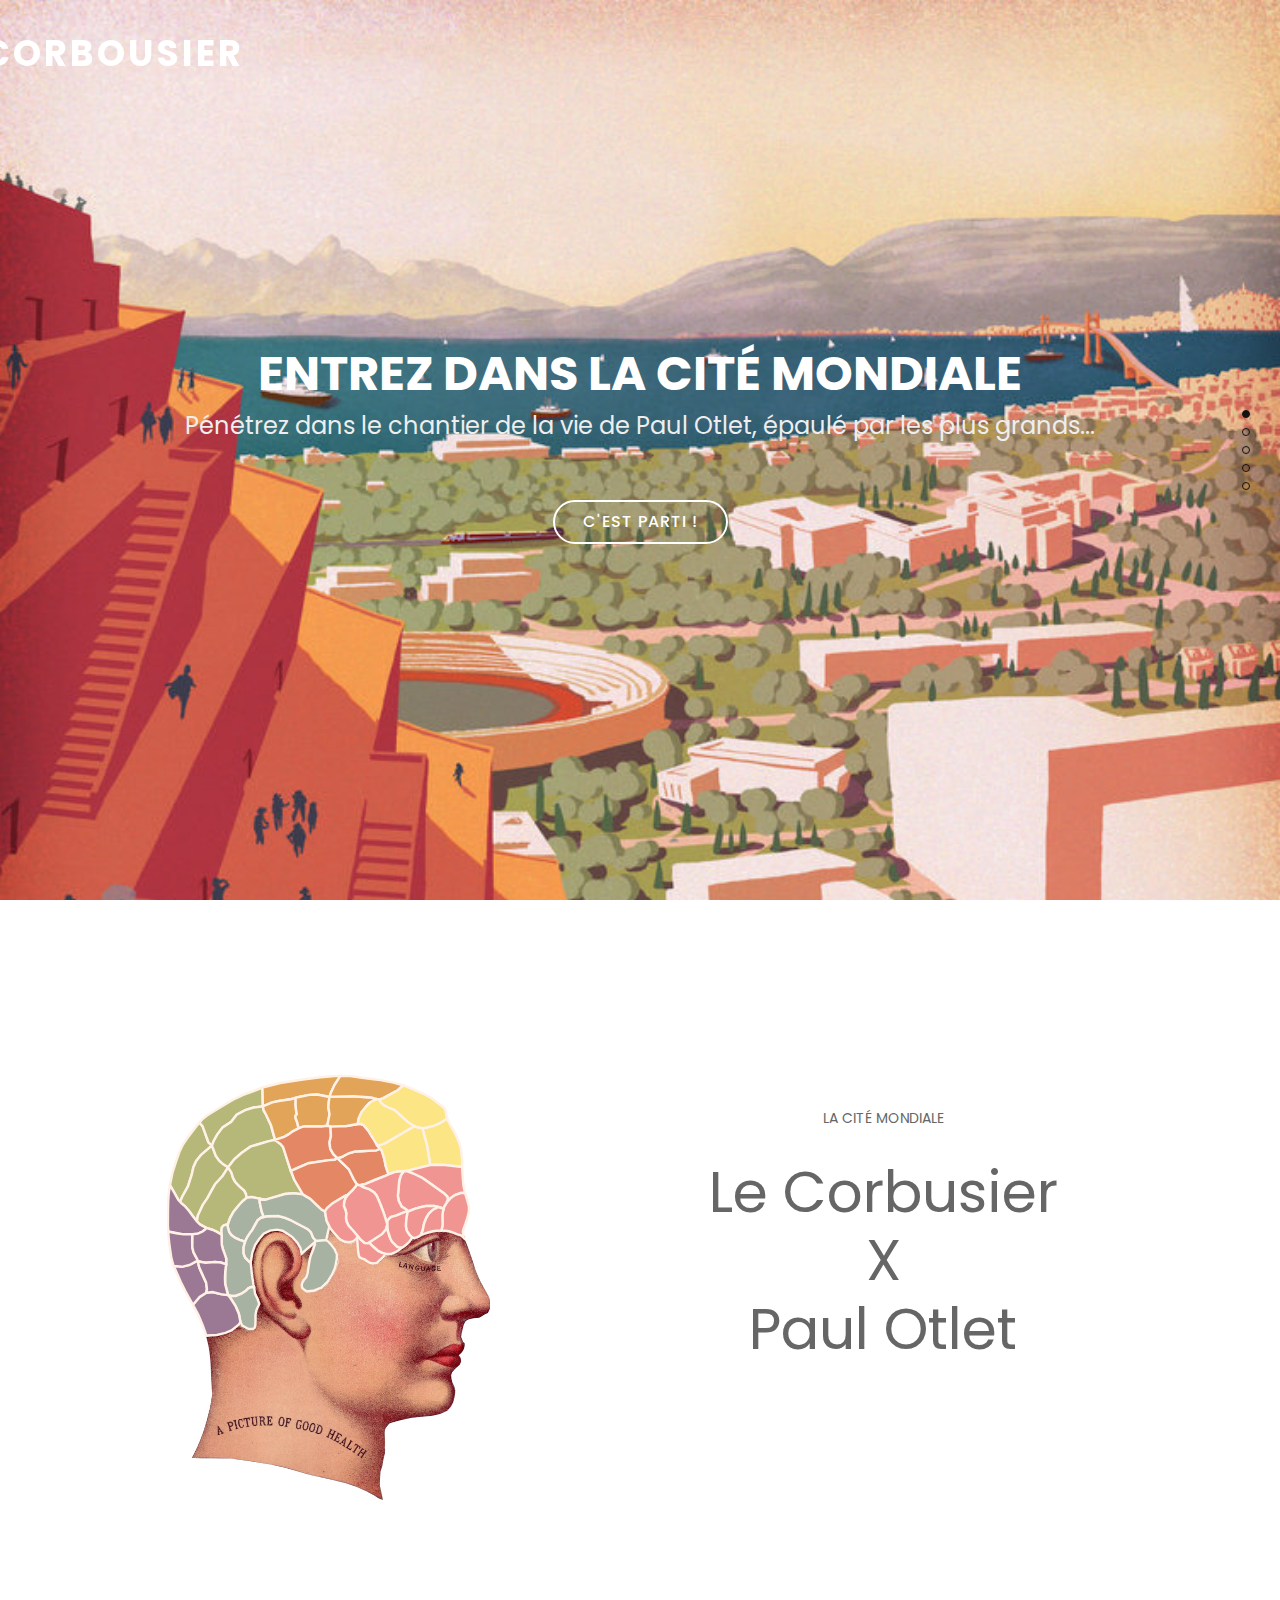
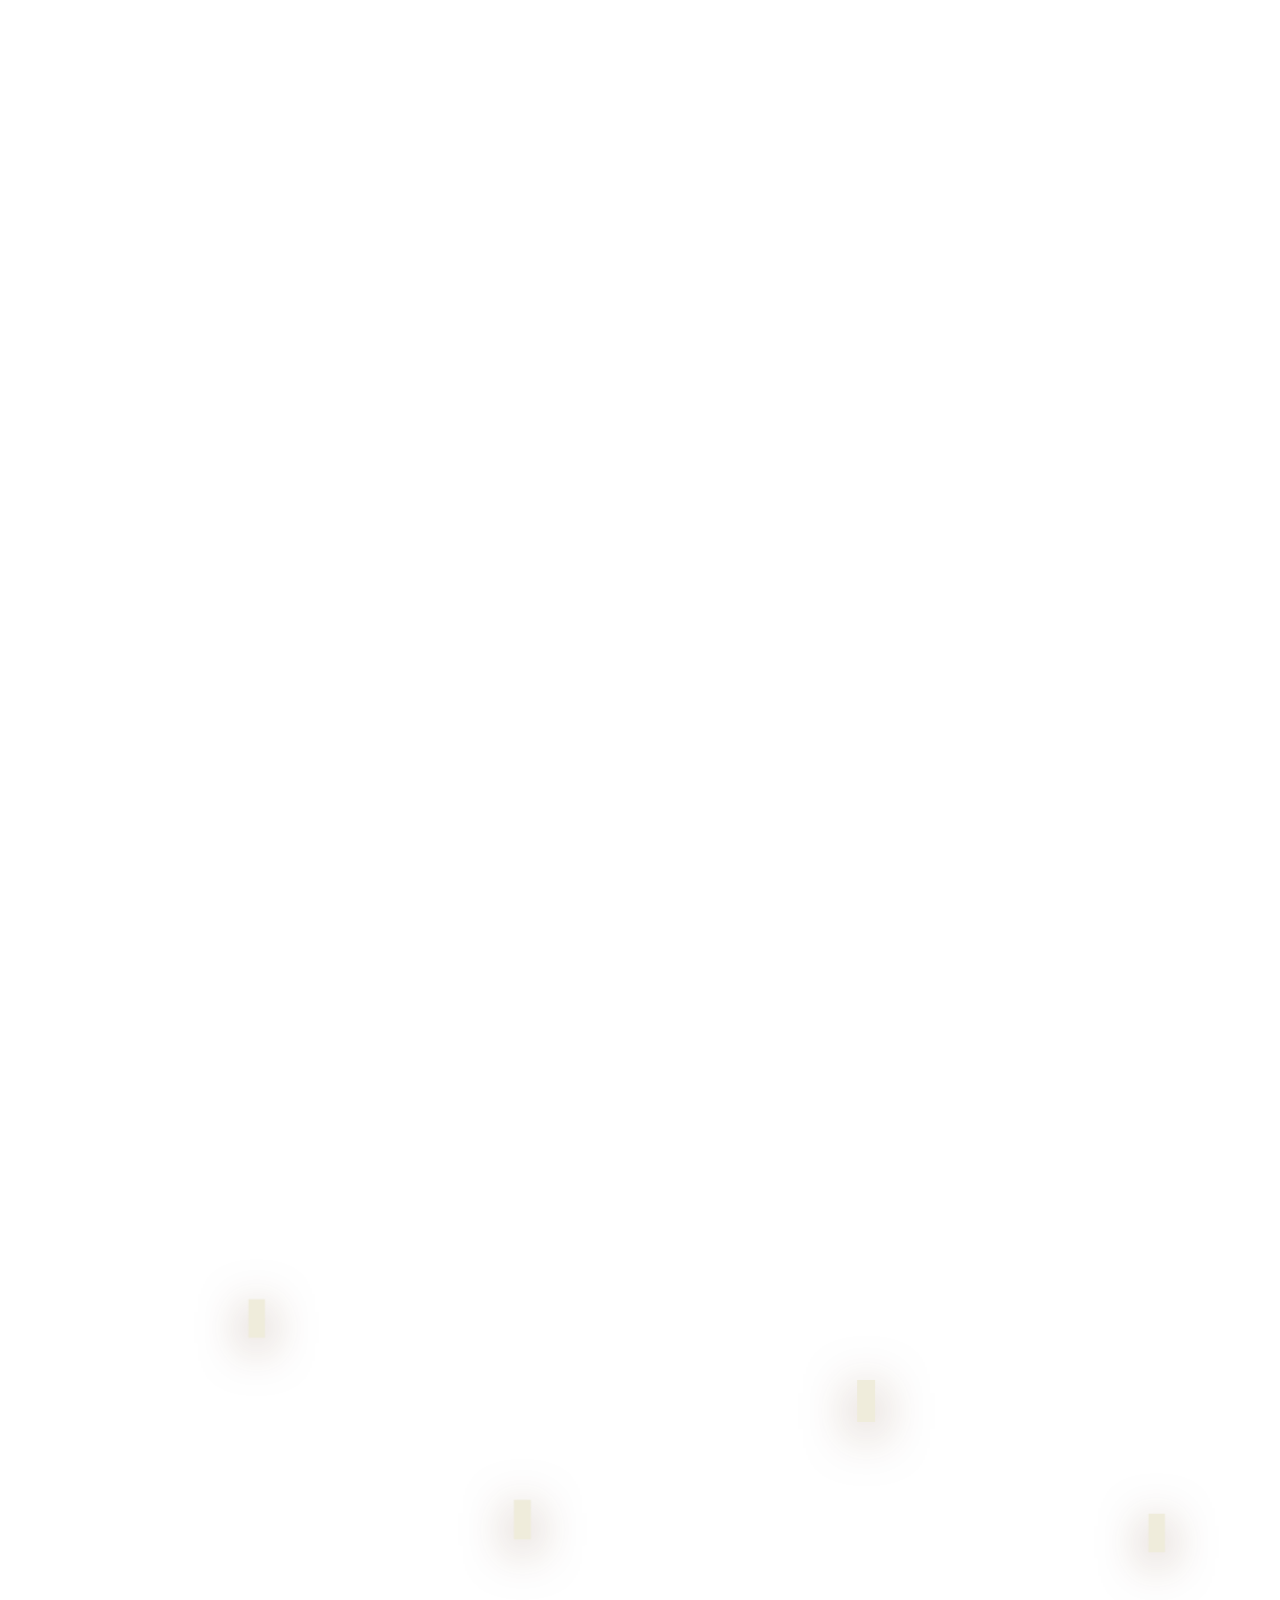
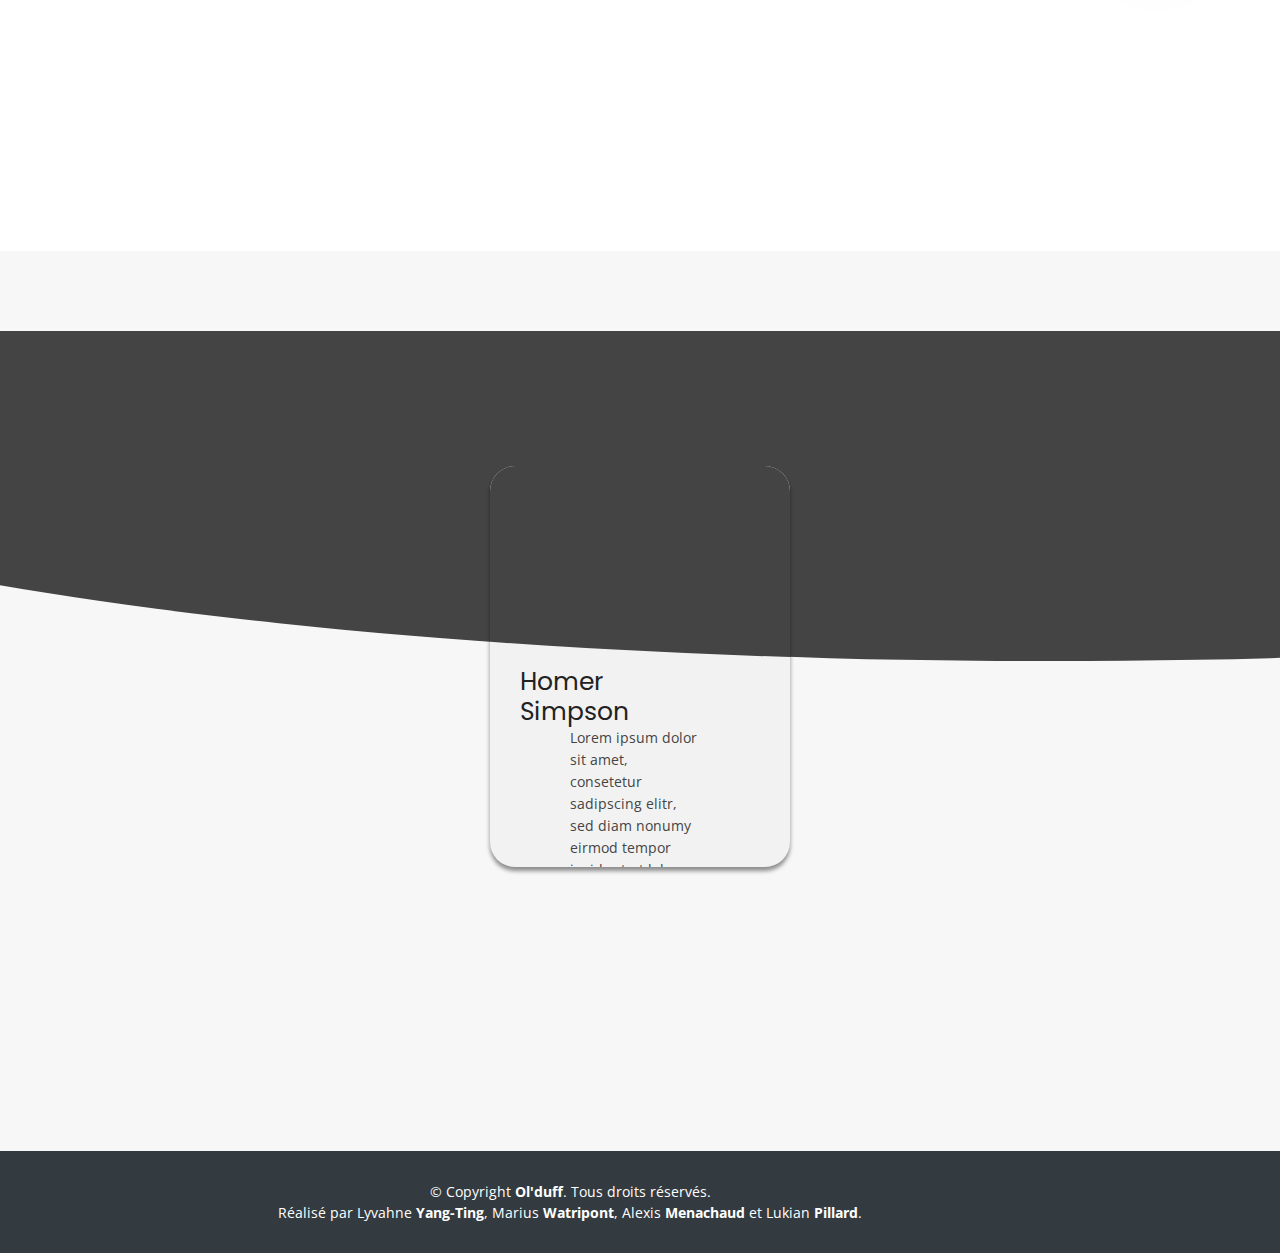
==== commit c768be27: "Update index.html" ====
--- a/index.html
+++ b/index.html
@@ -422,30 +422,7 @@
           
       </div>
     
-         <div id="carte2">
-        <div class="shape-container">
-	       <div class="shape"></div>
-        </div>
-
-        <div class="info">
-	       <div class="shape-container">
-		   <div class="shape"></div>
-        </div>
-	
-	       <span class="content">
-		      <h3>Homer Simpson</h3>
-		      <p>Lorem ipsum dolor sit amet, consetetur sadipscing elitr, sed diam nonumy eirmod tempor invidunt ut labore et dolore</p>
-		
-		  <span class="logos">
-			<span class="fab fa-facebook-square"></span>
-			<span class="fab fa-instagram"></span>
-      <a href="https://github.com/PedroDuarte536"><span class="fab fa-github"></span></a>
-      <a href="https://codepen.io/Pedru"><span class="fab fa-codepen"></span></a>
-      <a href="https://dribbble.com/Pedru536"><span class="fab fa-dribbble"></span></a>
-      <span class="fab fa-linkedin"></span>
-		  </span>
-	      </span>
-      </div>
+        
           
           
           
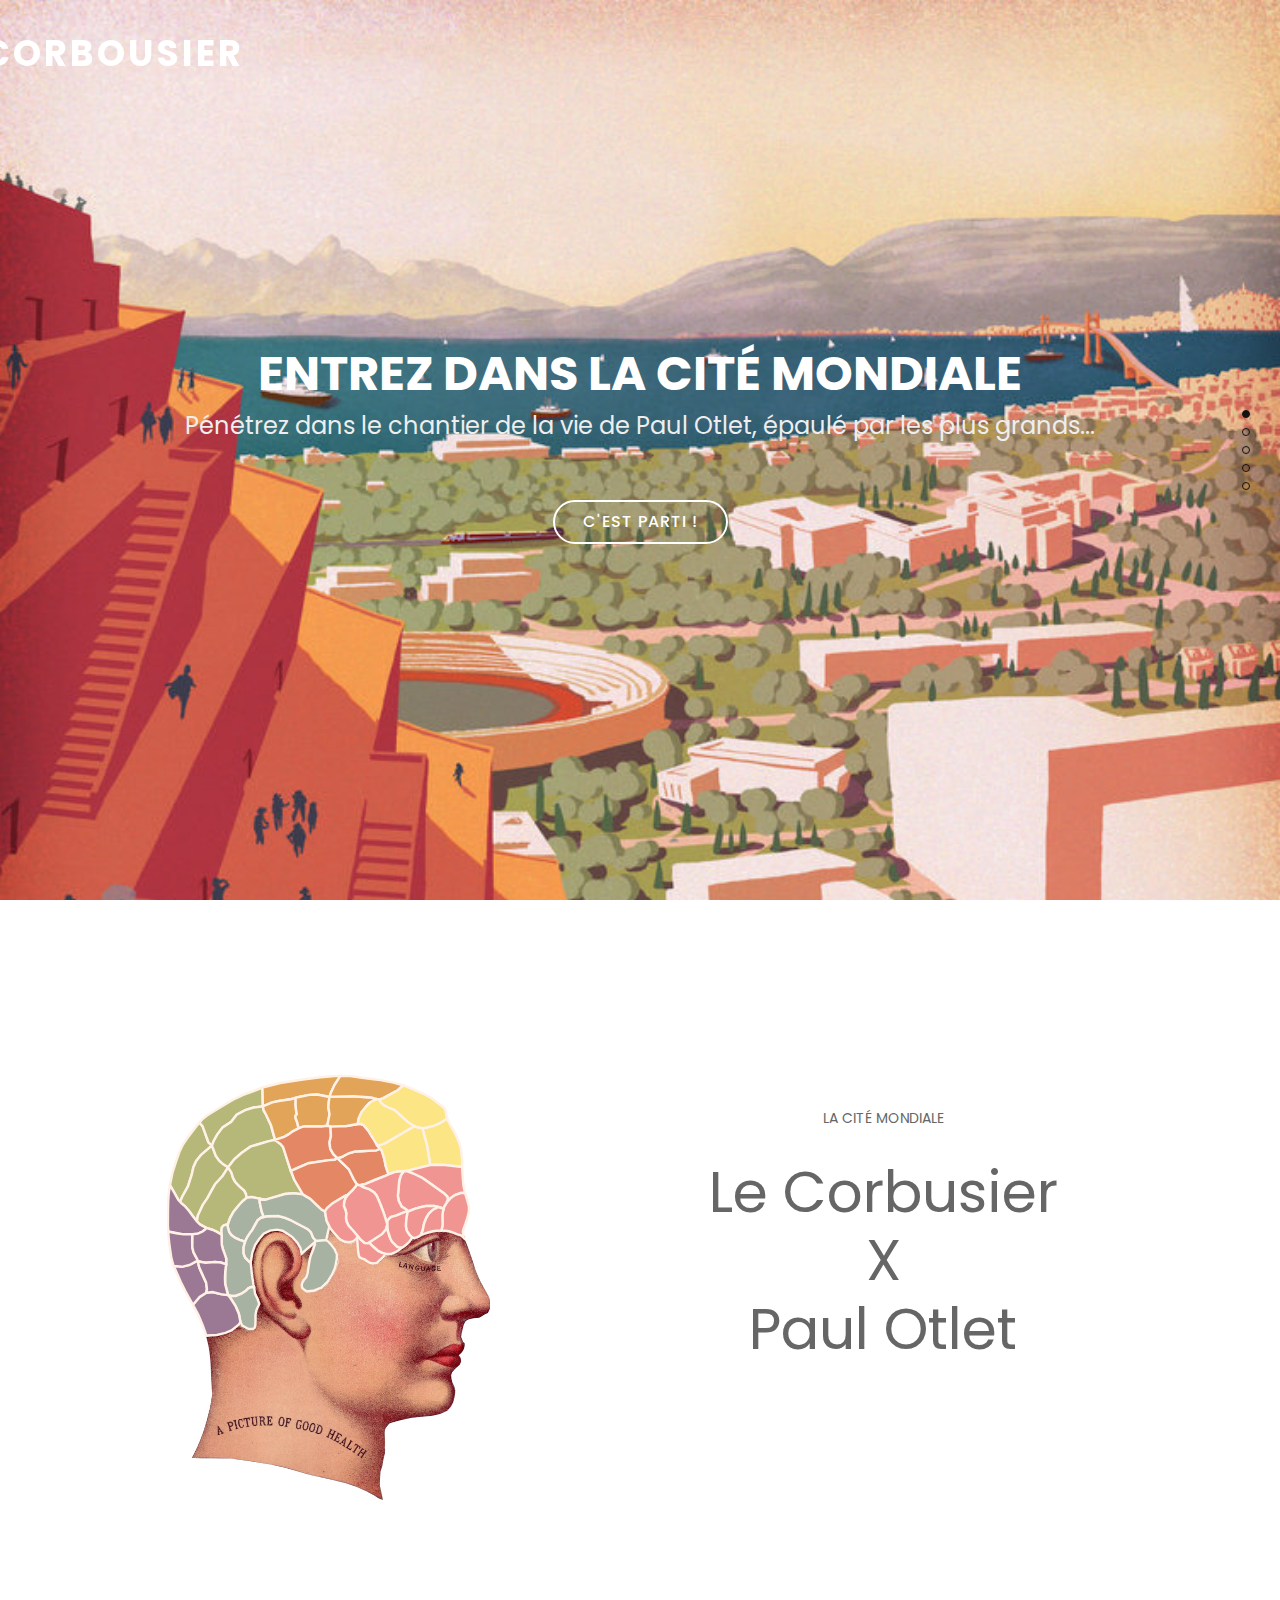
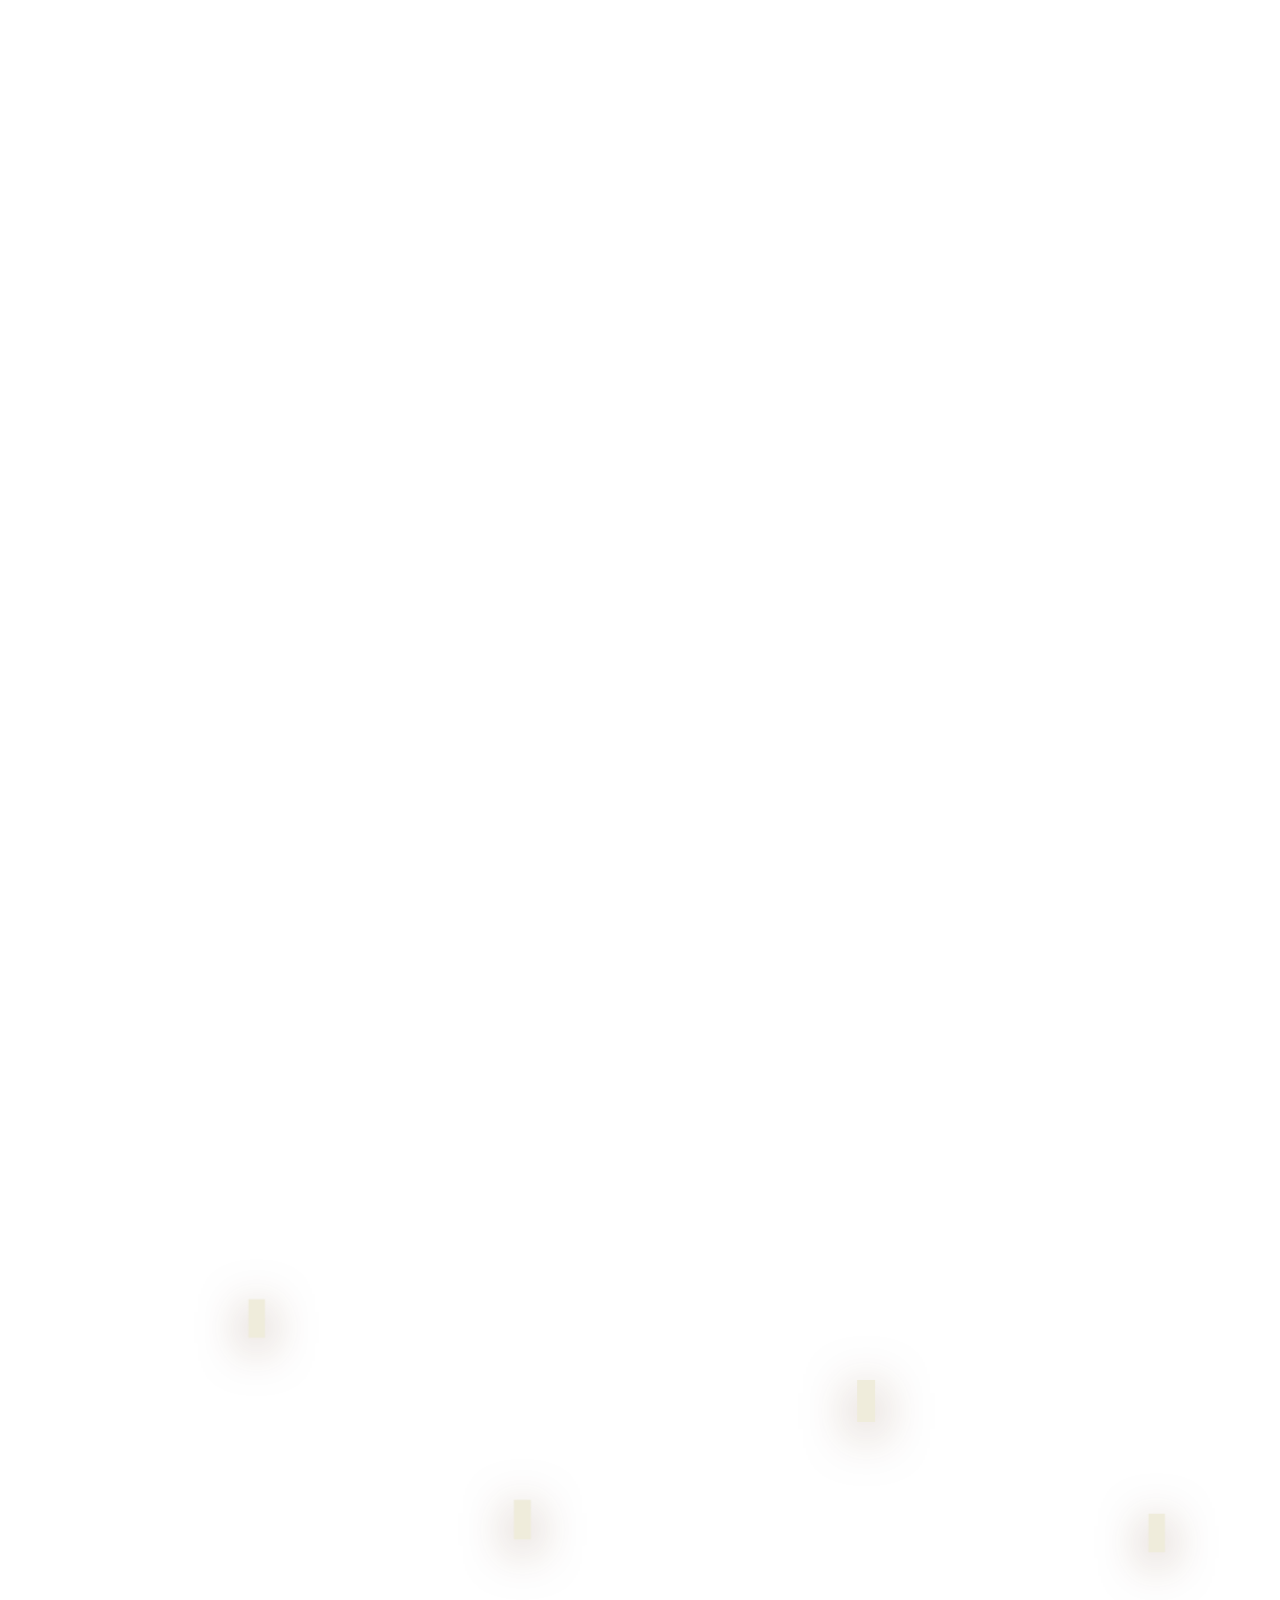
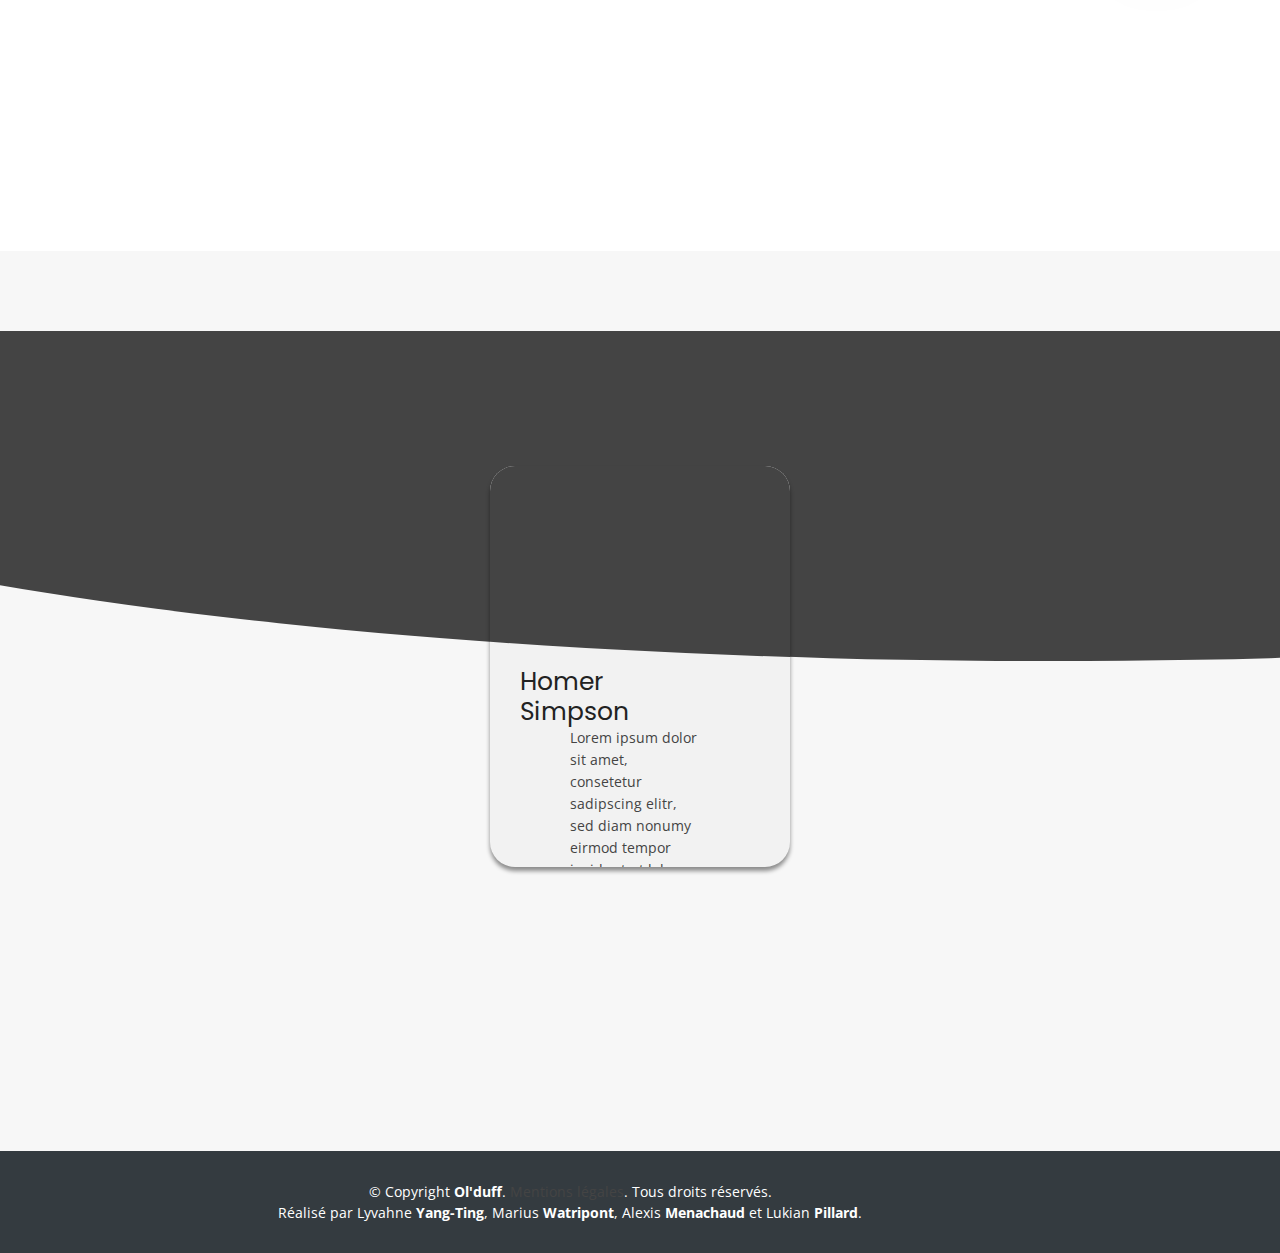
==== commit 43ac7262: "Update index.html" ====
--- a/index.html
+++ b/index.html
@@ -445,7 +445,7 @@
 
     <div class="container">
       <div class="copyright">
-        &copy; Copyright <strong>Ol'duff</strong>. Tous droits réservés. 
+        &copy; Copyright <strong>Ol'duff</strong>. <a href="https://mydger.github.io/lecorbusier.github.io/mentions-legales.html">Mentions légales</a>. Tous droits réservés. 
         <br>
         Réalisé par Lyvahne <strong>Yang-Ting</strong>, Marius <strong>Watripont</strong>, Alexis <strong>Menachaud</strong> et Lukian <strong>Pillard</strong>.
       </div>
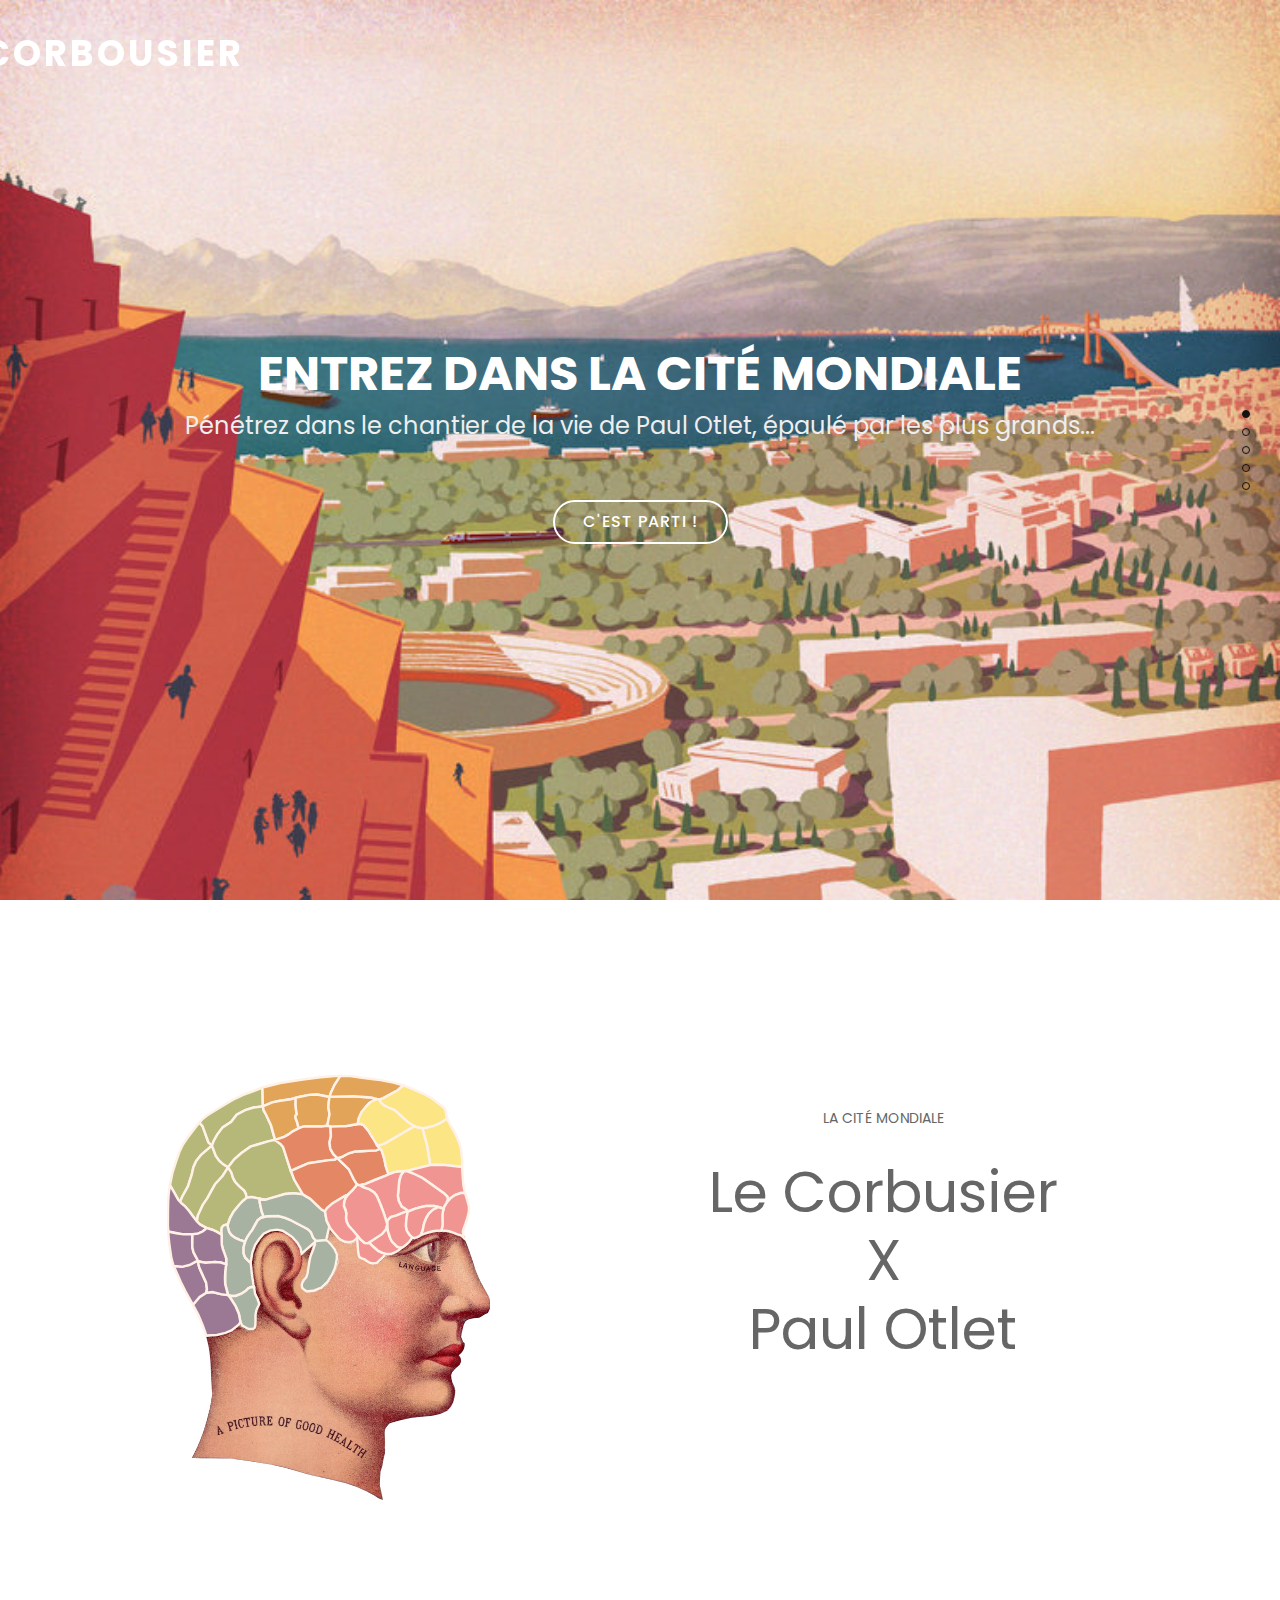
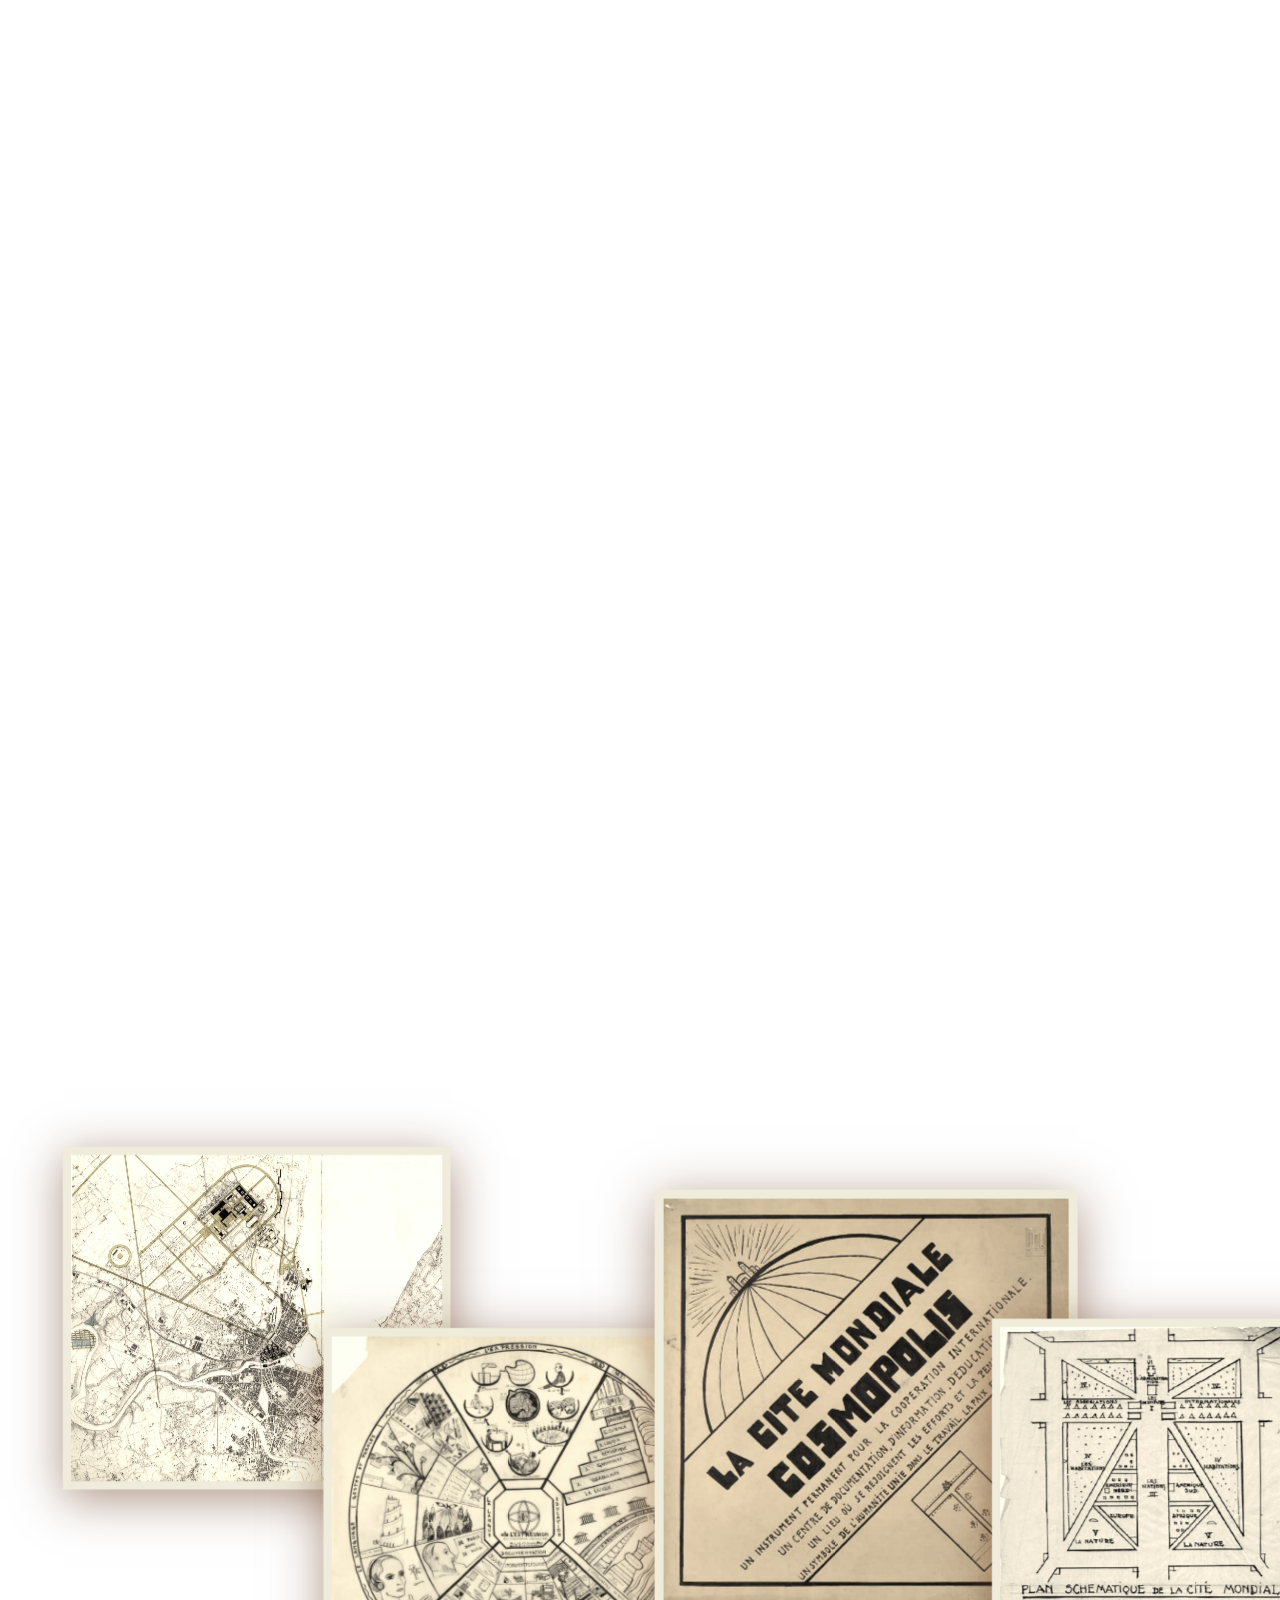
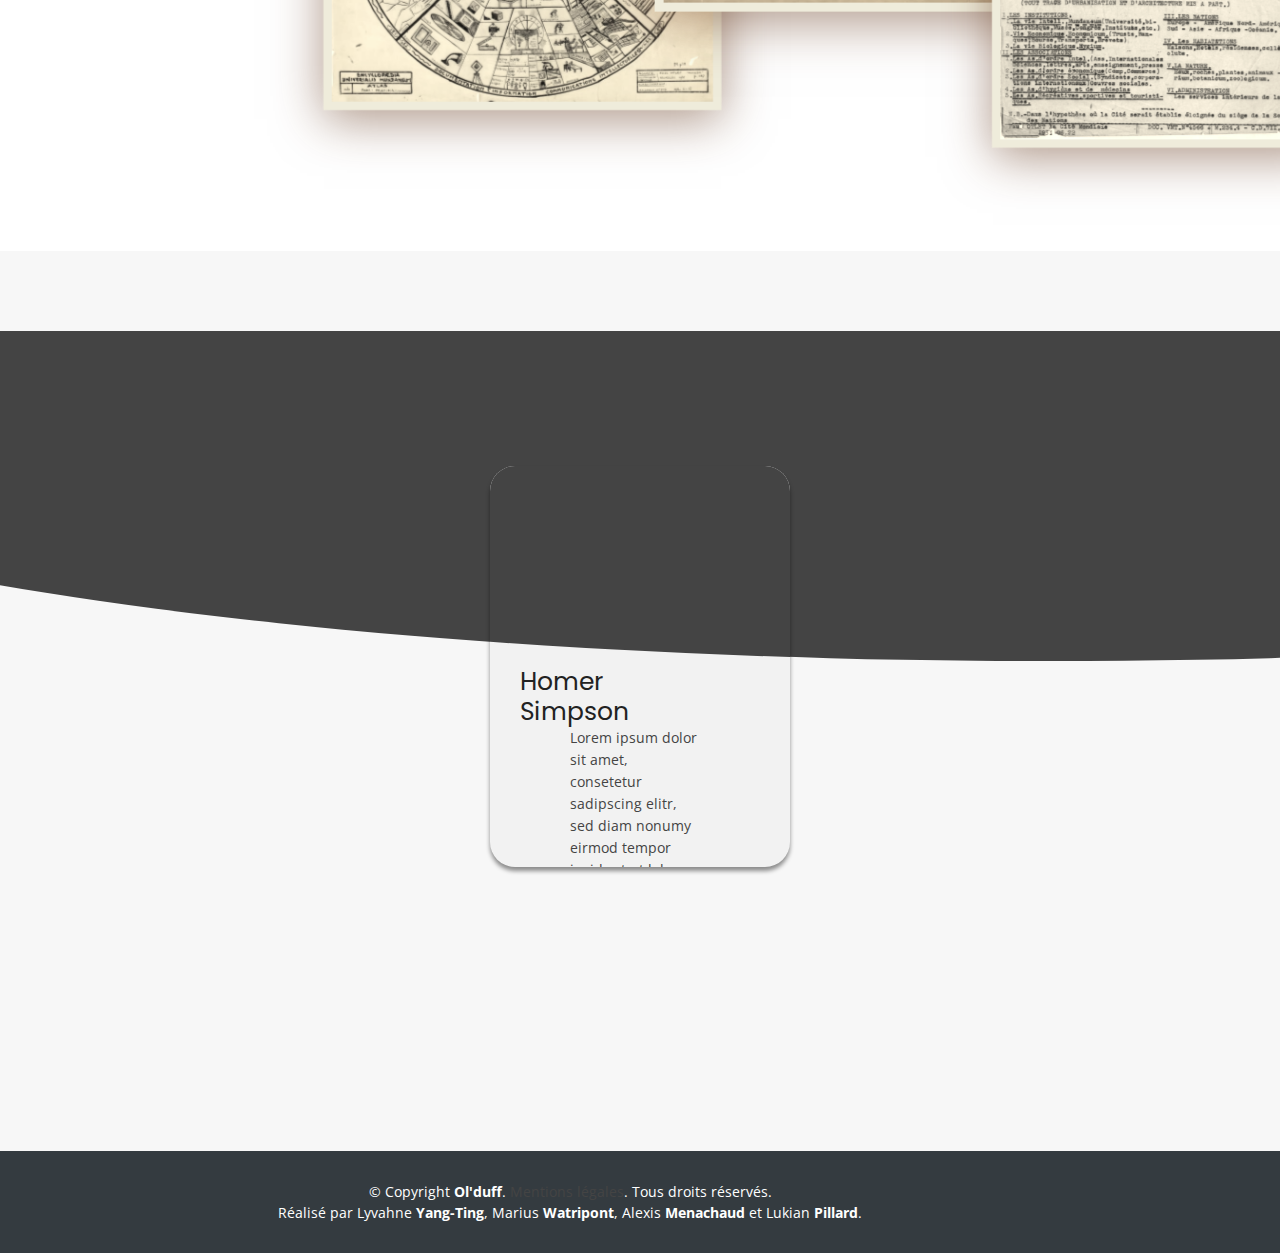
==== commit 7383abeb: "slide img" ====
--- a/index.html
+++ b/index.html
@@ -25,7 +25,7 @@
 
   <!-- Fichier CSS principal -->
   <link href="css/style.css" rel="stylesheet">
-  
+
 </head>
 
 <body>
@@ -33,13 +33,13 @@
   <!--==========================
   Header
   ============================-->
-   
+
   <header id="header">
     <div class="container">
-        
+
       <div id="logo">
         <h1><a href="#hero">Le Corbousier</a></h1>
-      </div> 
+      </div>
       <div id="btn-start">
         <nav id="dot-nav"></nav>
       </div>
@@ -48,7 +48,7 @@
   <!--==========================
     Section titre - 1è page
   ============================-->
-      
+
   <section id="hero">
     <div class="hero-container">
       <h1>Entrez dans la Cité Mondiale</h1>
@@ -62,7 +62,7 @@
     <!--==========================
       Section cerveau - 2è page
     ============================-->
-      
+
     <section id="about" >
       <div class="container">
 
@@ -241,11 +241,11 @@
       </div>
     </section>
 
-    
+
     <!--==========================
       Section contenu - 3è page
     ============================-->
-      
+
     <section id="services">
       <div class="container wow fadeIn">
         <div class="section-header">
@@ -301,79 +301,63 @@
       </div>
     </section>
 
-      
+
     <!--==========================
       Seciton portfolio - 4è page
     ============================-->
-      
-      
+
+
       <section id="portoflio">
     <div class="external">
   <div class="horizontal-scroll-wrapper">
     <div class="img-wrapper slower">
-      <a href="https://altphotos.com/photo/stylish-parisian-cafe-terrace-279/" target="_blank" rel="noopener"><img src="https://s3-us-west-2.amazonaws.com/s.cdpn.io/74321/paris-cafe-terrace.jpg" alt="">
+      <a href="#" target="_blank" rel="noopener"><img src="img/slide1.jpg" alt="">
       </a>
     </div>
 
     <div class="img-wrapper faster">
-      <a href="https://altphotos.com/photo/retro-boy-doll-wearing-elegant-clothes-330/" target="_blank" rel="noopener">
-        <img src="https://s3-us-west-2.amazonaws.com/s.cdpn.io/74321/antiquedollboy.jpg" alt="">
+      <a href="#" target="_blank" rel="noopener">
+        <img src="img/slide2.jpg" alt="">
       </a>
     </div>
 
     <div class="img-wrapper slower vertical">
-      <a href="https://altphotos.com/photo/clocks-shop-exposition-window-reflecting-the-streets-277/" target="_blank" rel="noopener">
-        <img src="https://s3-us-west-2.amazonaws.com/s.cdpn.io/74321/windowshopclock.jpg" alt="">
+      <a href="#" target="_blank" rel="noopener">
+        <img src="img/slide3.jpg" alt="">
       </a>
     </div>
 
     <div class="img-wrapper slower slower-down">
-      <a href="https://altphotos.com/photo/swans-and-ducks-swimming-in-a-river-264/" target="_blank" rel="noopener">
-        <img src="https://s3-us-west-2.amazonaws.com/s.cdpn.io/74321/swanduckriver.jpg" alt="">
+      <a href="#" target="_blank" rel="noopener">
+        <img src="img/slide4.png" alt="">
       </a>
     </div>
 
     <div class="img-wrapper">
-      <a href="https://altphotos.com/photo/sidewalk-terrace-of-a-blue-facade-cafe-312/" target="_blank" rel="noopener">
-        <img src="https://s3-us-west-2.amazonaws.com/s.cdpn.io/74321/cafe-terrace.jpg" alt="">
+      <a href="#" target="_blank" rel="noopener">
+        <img src="img/slide5.png" alt="">
       </a>
     </div>
 
     <div class="img-wrapper slower">
-      <a href="https://altphotos.com/photo/paris-waterfront-at-sunset-1555/" target="_blank" rel="noopener">
-        <img src="https://s3-us-west-2.amazonaws.com/s.cdpn.io/74321/paris-seine-boat.jpg" alt="">
+      <a href="#" target="_blank" rel="noopener">
+        <img src="img/slide6.jpeg" alt="">
       </a>
     </div>
 
     <div class="img-wrapper faster1">
-      <a href="https://altphotos.com/photo/old-man-leaning-over-the-barrier-looking-at-the-river-265/" target="_blank" rel="noopener">
-        <img src="https://s3-us-west-2.amazonaws.com/s.cdpn.io/74321/old-man-river.jpg" alt="">
-      </a>
-    </div>
+      <a href="#" target="_blank" rel="noopener">
+        <img src="img/slide7.jpg" alt="">
+      </a>
+    </div>
+
+    <div class="img-wrapper slower slower2">
+      <a href="#" target="_blank" rel="noopener">
+        <img src="img/slide8.jpg" alt="">
+      </a>
+    </div>
+
     
-    <div class="img-wrapper slower slower2">
-      <a href="https://altphotos.com/photo/cafe-terrace-with-a-row-of-retro-tables-261/" target="_blank" rel="noopener">
-        <img src="https://s3-us-west-2.amazonaws.com/s.cdpn.io/74321/cafe-table-street.jpg" alt="">
-      </a>
-    </div>
-    
-    <div class="img-wrapper">
-      <a href="https://altphotos.com/photo/street-scene-with-pedestrians-and-dogs-318/" target="_blank" rel="noopener">
-        <img src="https://s3-us-west-2.amazonaws.com/s.cdpn.io/74321/street-scene-people.jpg" alt="">
-      </a>
-    </div>
-    
-    <div class="img-wrapper slower">
-      <a href="https://altphotos.com/photo/tourist-barge-on-the-river-seine-near-notre-dame-266/" target="_blank" rel="noopener">
-        <img src="https://s3-us-west-2.amazonaws.com/s.cdpn.io/74321/notre-dame-river-boat.jpg" alt="">
-      </a>
-    </div>
-    
-    <div class="img-wrapper slower last">
-      <a href="https://altphotos.com/photo/skulls-decoration-in-a-shop-window-331/" target="_blank" rel="noopener">
-        <img src="https://s3-us-west-2.amazonaws.com/s.cdpn.io/74321/shop-window-reflection.jpg" alt="">
-      </a>
-    </div>
   </div>
     <!--
   <p class="scroll-info"><span class="icon"><svg xmlns="http://www.w3.org/2000/svg" xmlns:xlink="http://www.w3.org/1999/xlink" version="1.1" x="0px" y="0px" viewBox="0 0 100 100" ><path d="M50,67.1c-0.6,0-1.2-0.2-1.8-0.7c-3.8-3.8-7.7-7.7-11.5-11.5c-2.3-2.3,1.2-5.8,3.5-3.5c2.5,2.5,4.9,4.9,7.4,7.4      c0-13.7,0-27.4,0-41.2c0-0.6,0.2-1.2,0.5-1.5c0,0,0,0,0,0c0.4-0.6,1.1-1,2-0.9c13.7,0.3,26.4,7.2,33.5,19.1      C96.5,55.9,84.7,85,60.2,91.6C35.5,98.2,11.6,79.1,11.1,54c-0.1-3.2,4.9-3.2,5,0c0.3,13.8,8.4,26.4,21.3,31.5      c12.5,5,27.1,1.9,36.6-7.5c9.5-9.5,12.5-24.1,7.5-36.6c-4.8-12.1-16.3-20.1-29-21.2c0,12.8,0,25.5,0,38.3      c2.5-2.5,4.9-4.9,7.4-7.4c2.3-2.3,5.8,1.3,3.5,3.5c-3.9,3.9-7.8,7.8-11.8,11.8C51.2,66.9,50.6,67.1,50,67.1z"/></svg></span> Try scrolling down</p>
@@ -388,11 +372,11 @@
     <!--==========================
       Section fiches - 5è page
     ============================-->
-      
-      
+
+
     <section id="contact">
-        
-        
+
+
       <div id="carte1">
         <div class="shape-container">
 	       <div class="shape"></div>
@@ -402,11 +386,11 @@
 	       <div class="shape-container">
 		   <div class="shape"></div>
         </div>
-	
+
 	       <span class="content">
 		      <h3>Homer Simpson</h3>
 		      <p>Lorem ipsum dolor sit amet, consetetur sadipscing elitr, sed diam nonumy eirmod tempor invidunt ut labore et dolore</p>
-		
+
 		  <span class="logos">
 			<span class="fab fa-facebook-square"></span>
 			<span class="fab fa-instagram"></span>
@@ -417,17 +401,17 @@
 		  </span>
 	      </span>
       </div>
-          
-          
-          
-      </div>
-    
-        
-          
-          
-          
-      </div>
-        
+
+
+
+      </div>
+
+
+
+
+
+      </div>
+
      </section>
 
   </main>
@@ -435,7 +419,7 @@
   <!--==========================
     Footer
   ============================-->
-              
+
   <footer id="footer">
     <div class="footer-top">
       <div class="container">
@@ -445,7 +429,7 @@
 
     <div class="container">
       <div class="copyright">
-        &copy; Copyright <strong>Ol'duff</strong>. <a href="https://mydger.github.io/lecorbusier.github.io/mentions-legales.html">Mentions légales</a>. Tous droits réservés. 
+        &copy; Copyright <strong>Ol'duff</strong>. <font color="white"> <a href="https://mydger.github.io/lecorbusier.github.io/mentions-legales.html">Mentions légales</a></font>. Tous droits réservés.
         <br>
         Réalisé par Lyvahne <strong>Yang-Ting</strong>, Marius <strong>Watripont</strong>, Alexis <strong>Menachaud</strong> et Lukian <strong>Pillard</strong>.
       </div>
@@ -471,10 +455,10 @@
   <!-- Template pour le JS main -->
   <script src="js/main.js"></script>
   <script src="js/dot-nav-min.js"></script>
-              
+
   <!-- Script pour l'ambiance sonore lors du clic sur la navbar -->
-  <script type="text/javascript"> 
-		
+  <script type="text/javascript">
+
 		const btnStart = document.getElementById("btn-start");
 
 		const btnStop = document.getElementById("btn-stop");
@@ -484,7 +468,7 @@
 		bruit.src = "bruit.mp3";
 
 		function playSound(){
-			
+
 			bruit.play();
 		}
 
@@ -501,6 +485,6 @@
 		})
 
 	</script>
-              
+
 </body>
 </html>
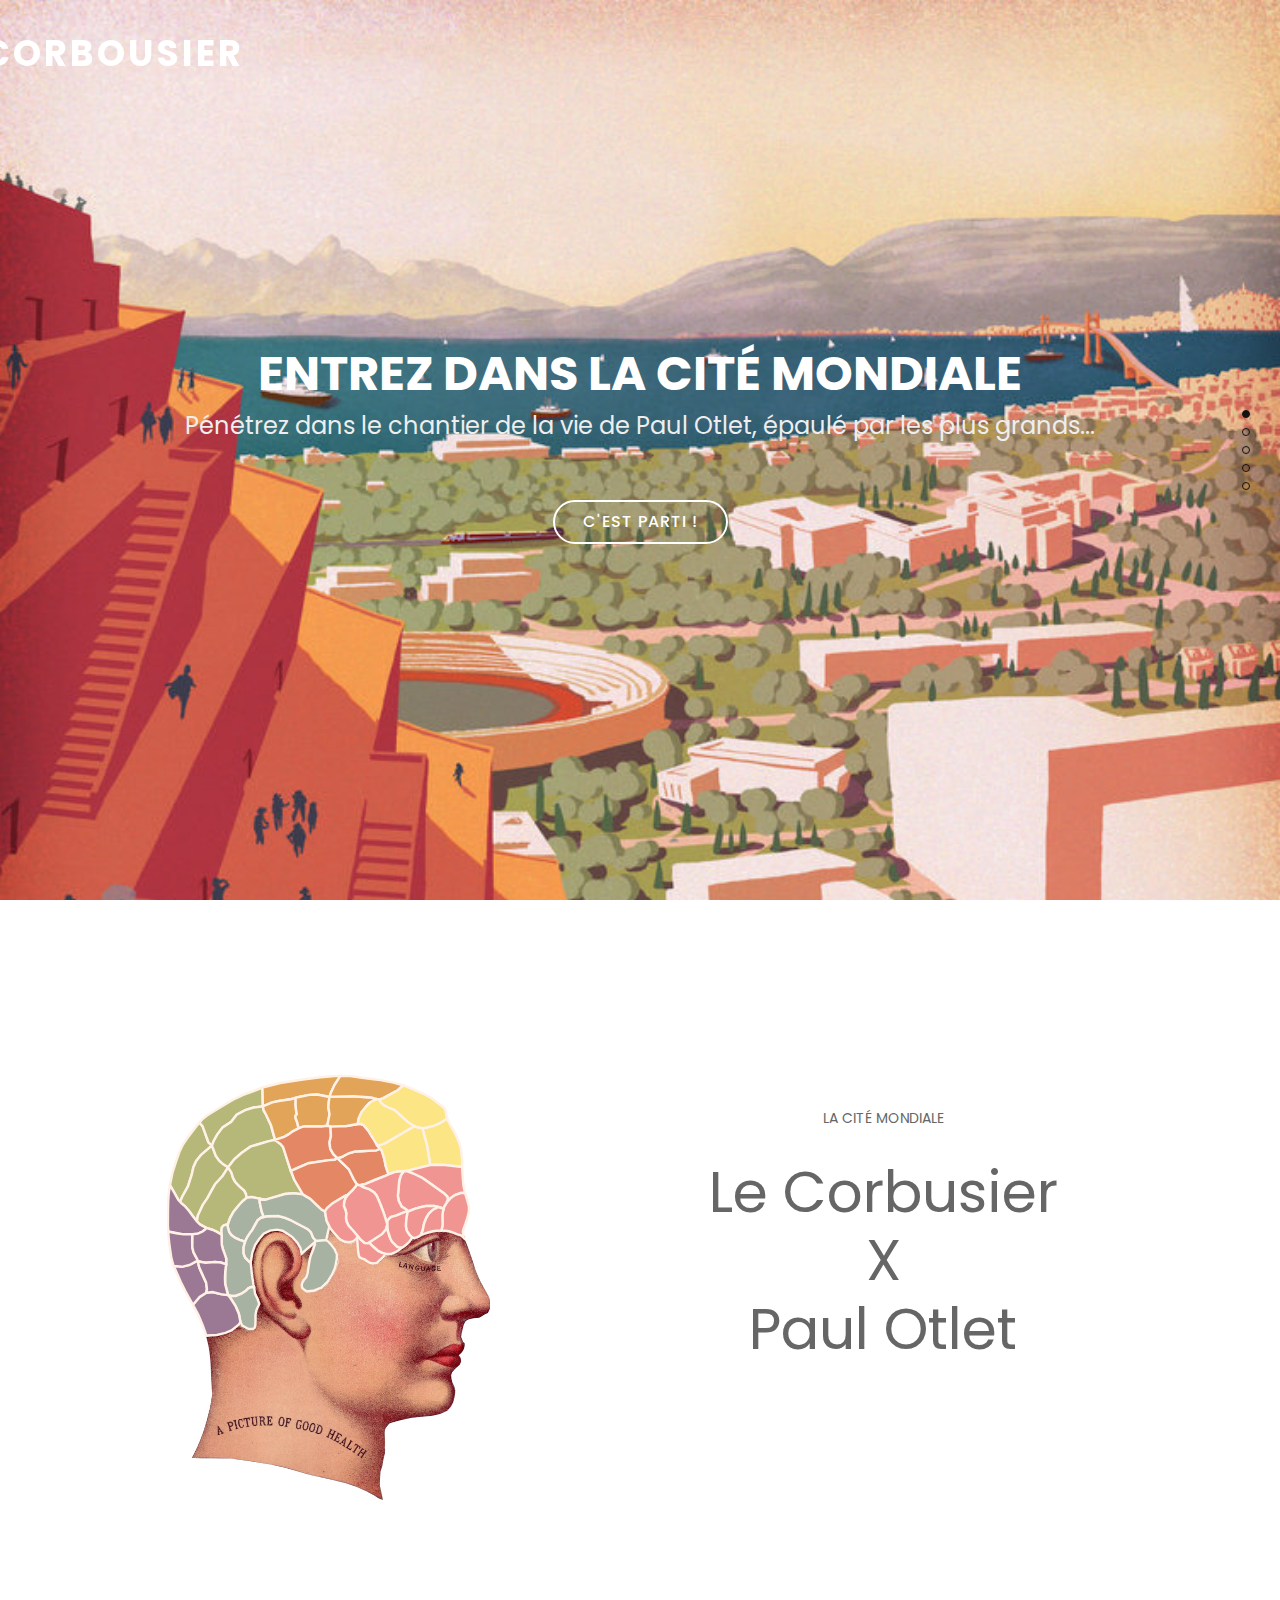
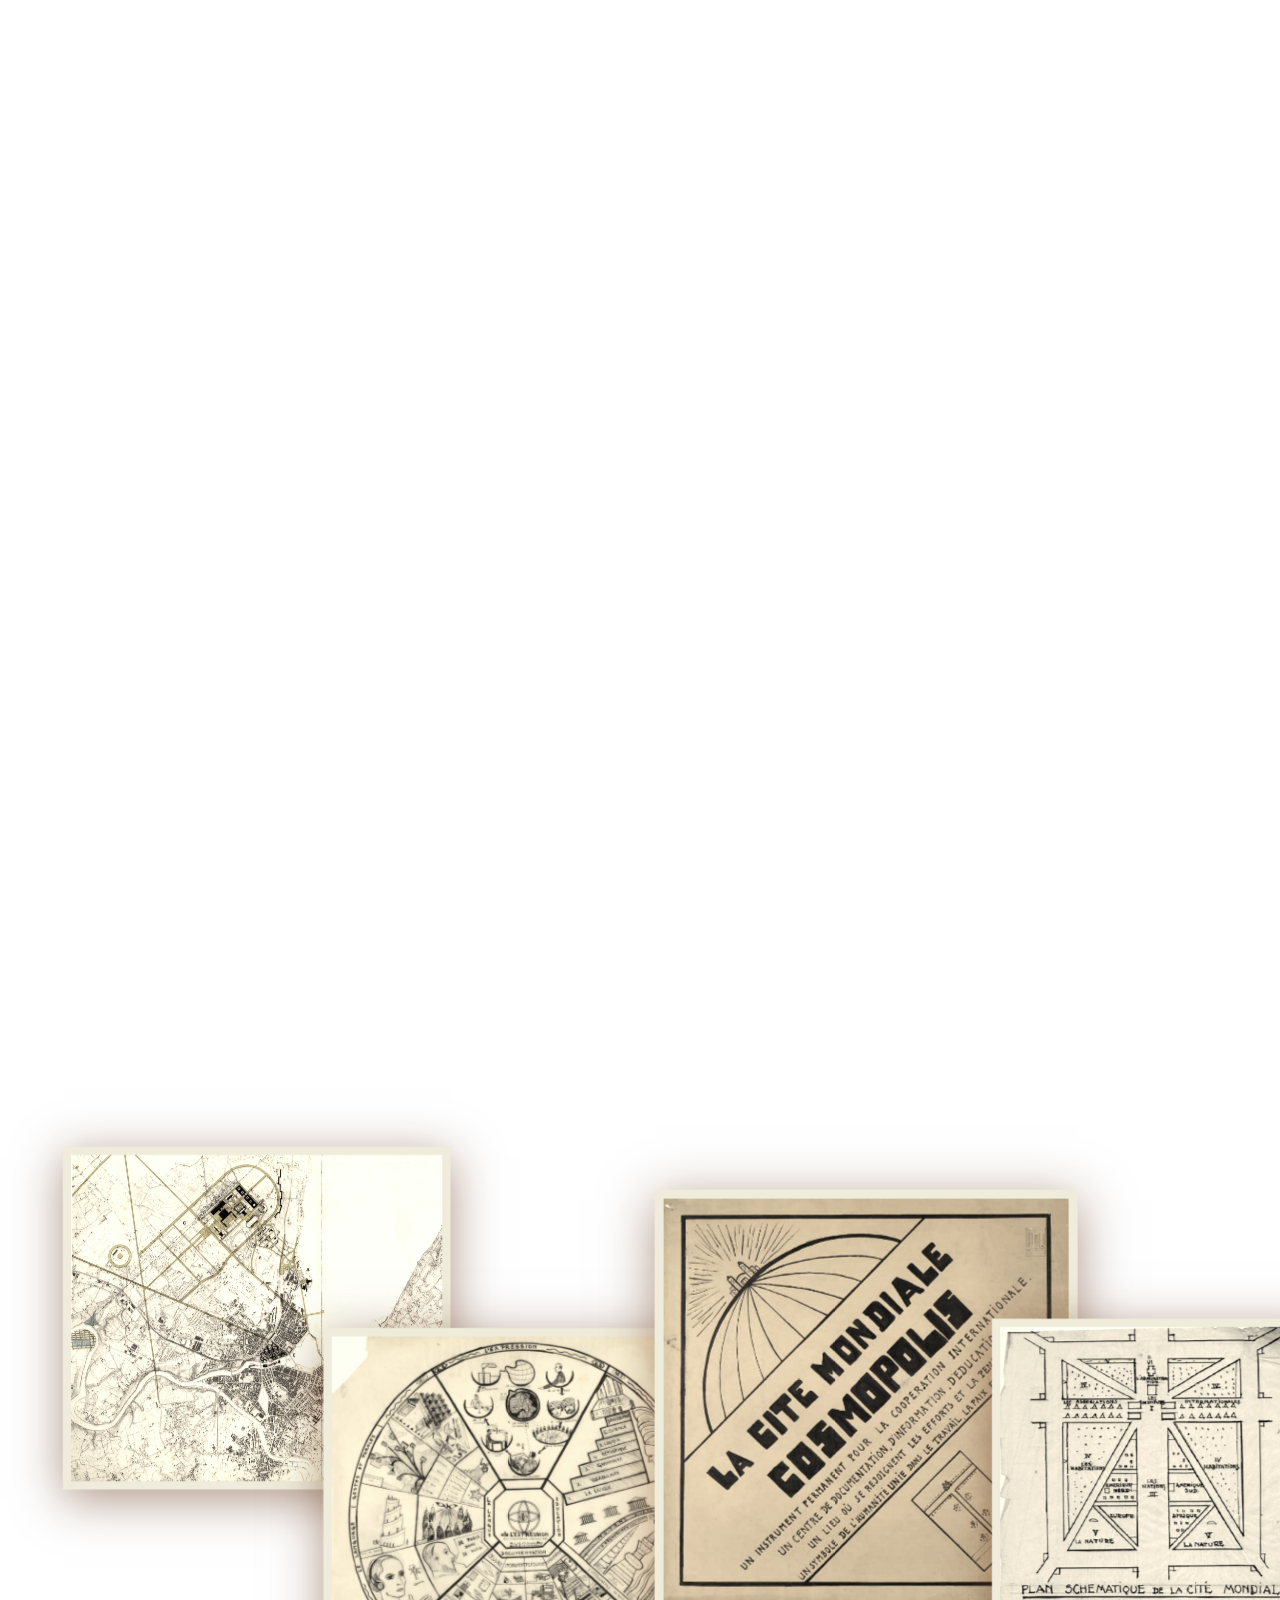
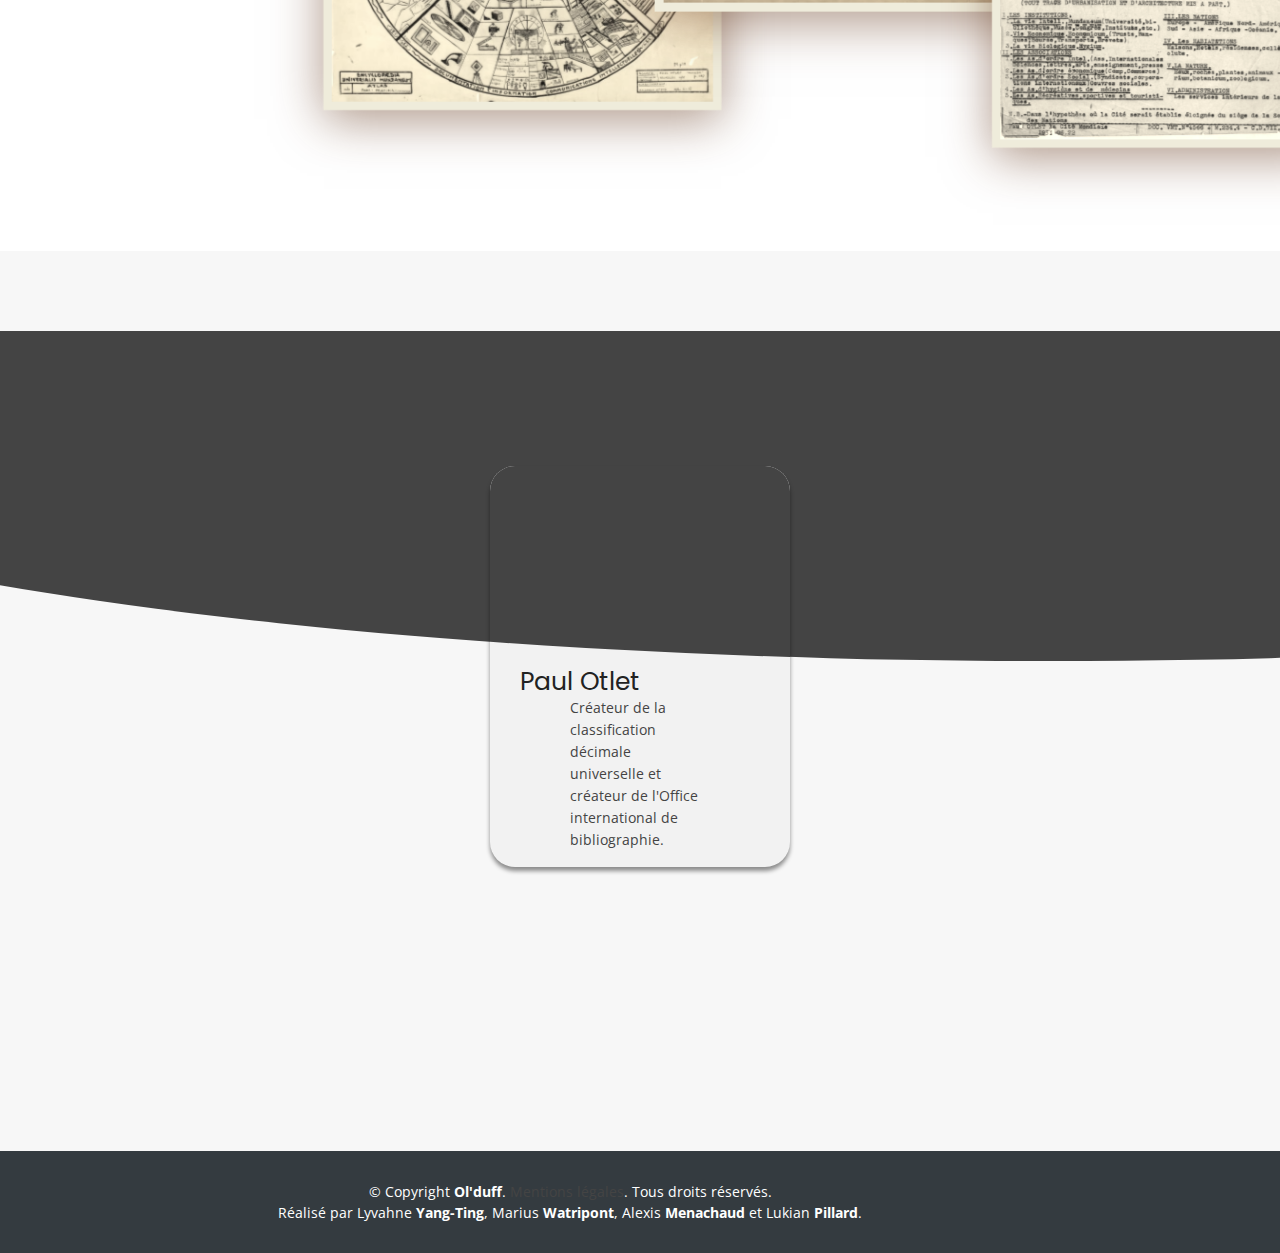
==== commit f8a0aa7d: "carte" ====
--- a/index.html
+++ b/index.html
@@ -357,7 +357,7 @@
       </a>
     </div>
 
-    
+
   </div>
     <!--
   <p class="scroll-info"><span class="icon"><svg xmlns="http://www.w3.org/2000/svg" xmlns:xlink="http://www.w3.org/1999/xlink" version="1.1" x="0px" y="0px" viewBox="0 0 100 100" ><path d="M50,67.1c-0.6,0-1.2-0.2-1.8-0.7c-3.8-3.8-7.7-7.7-11.5-11.5c-2.3-2.3,1.2-5.8,3.5-3.5c2.5,2.5,4.9,4.9,7.4,7.4      c0-13.7,0-27.4,0-41.2c0-0.6,0.2-1.2,0.5-1.5c0,0,0,0,0,0c0.4-0.6,1.1-1,2-0.9c13.7,0.3,26.4,7.2,33.5,19.1      C96.5,55.9,84.7,85,60.2,91.6C35.5,98.2,11.6,79.1,11.1,54c-0.1-3.2,4.9-3.2,5,0c0.3,13.8,8.4,26.4,21.3,31.5      c12.5,5,27.1,1.9,36.6-7.5c9.5-9.5,12.5-24.1,7.5-36.6c-4.8-12.1-16.3-20.1-29-21.2c0,12.8,0,25.5,0,38.3      c2.5-2.5,4.9-4.9,7.4-7.4c2.3-2.3,5.8,1.3,3.5,3.5c-3.9,3.9-7.8,7.8-11.8,11.8C51.2,66.9,50.6,67.1,50,67.1z"/></svg></span> Try scrolling down</p>
@@ -388,33 +388,25 @@
         </div>
 
 	       <span class="content">
-		      <h3>Homer Simpson</h3>
-		      <p>Lorem ipsum dolor sit amet, consetetur sadipscing elitr, sed diam nonumy eirmod tempor invidunt ut labore et dolore</p>
-
-		  <span class="logos">
-			<span class="fab fa-facebook-square"></span>
-			<span class="fab fa-instagram"></span>
-      <a href="https://github.com/PedroDuarte536"><span class="fab fa-github"></span></a>
-      <a href="https://codepen.io/Pedru"><span class="fab fa-codepen"></span></a>
-      <a href="https://dribbble.com/Pedru536"><span class="fab fa-dribbble"></span></a>
-      <span class="fab fa-linkedin"></span>
-		  </span>
+		      <h3>Paul Otlet</h3>
+		      <p>Créateur de la classification décimale universelle et créateur de l'Office international de bibliographie.</p>
 	      </span>
-      </div>
-
-
-
-      </div>
-
-
-
-
-
-      </div>
-
-     </section>
-
-  </main>
+        </div>
+        </div>
+      </div>
+
+
+    </section>
+
+
+
+
+
+
+
+
+
+</main>
 
   <!--==========================
     Footer
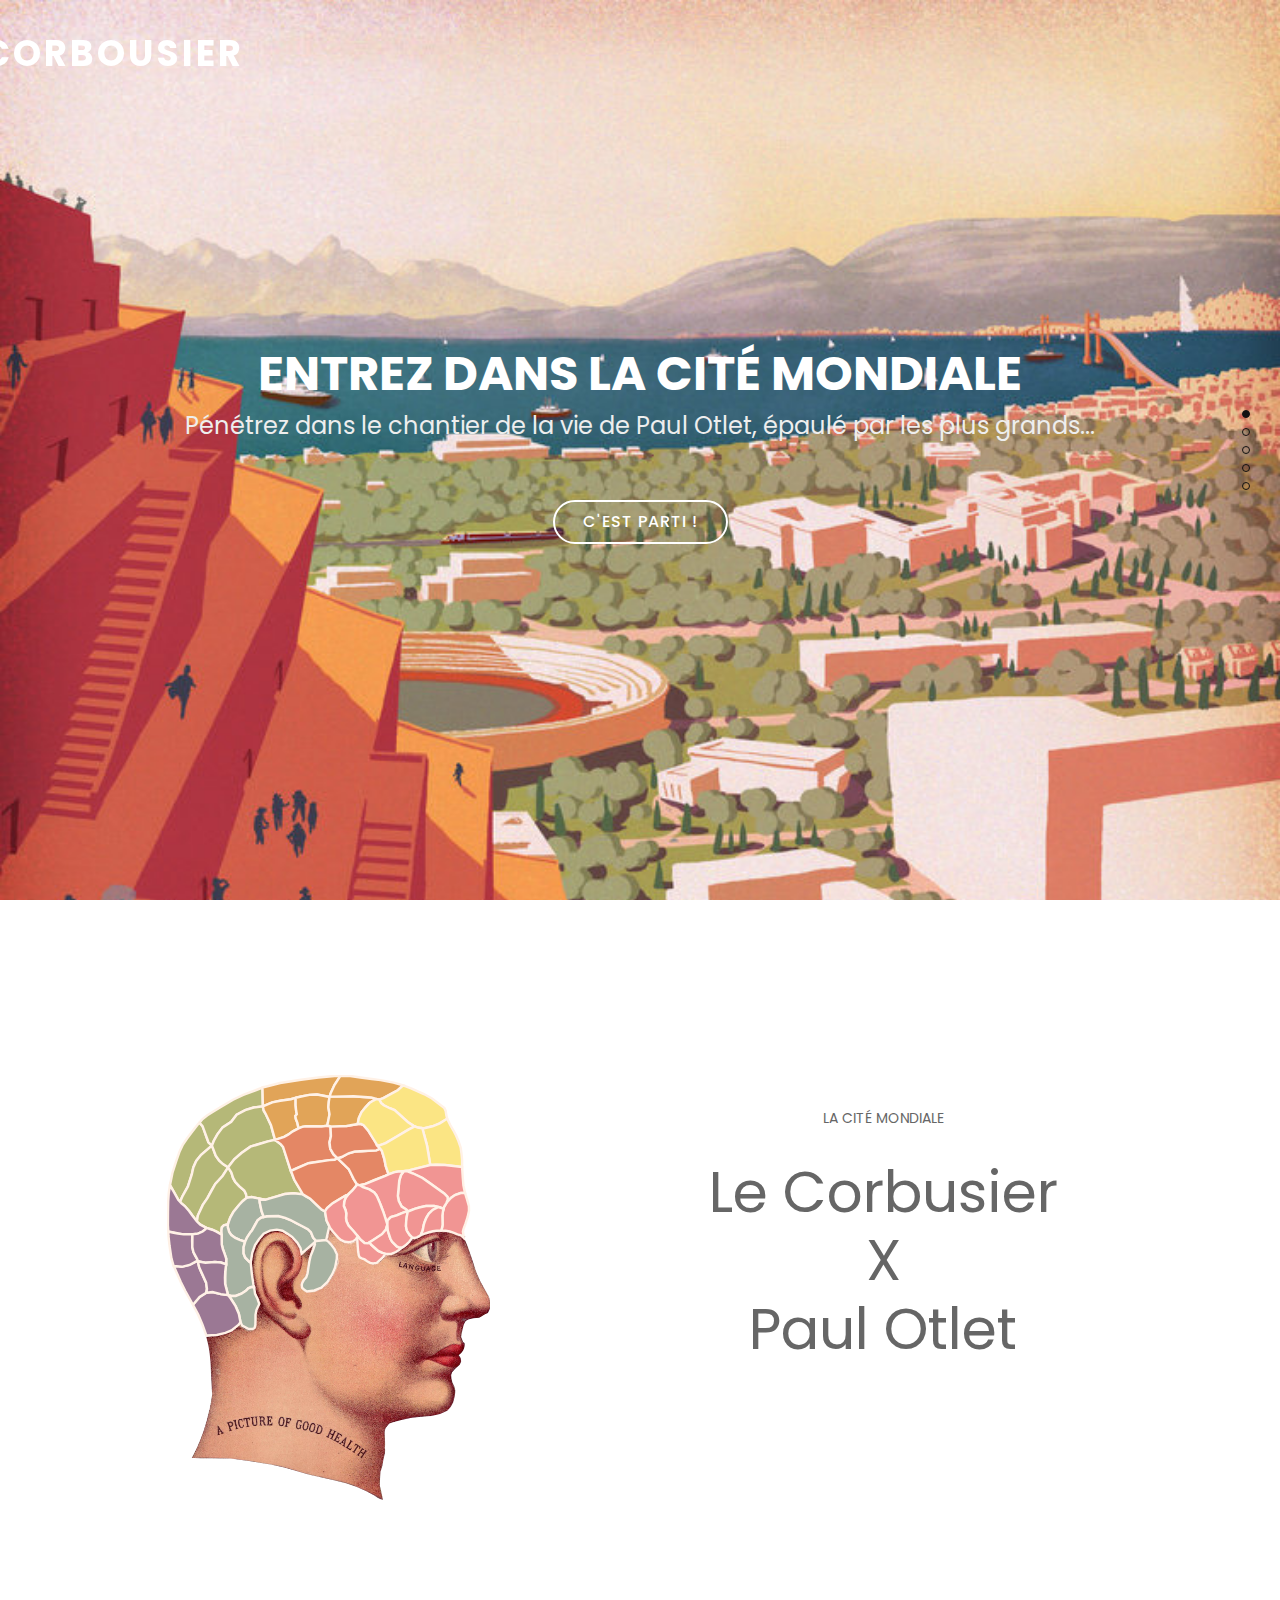
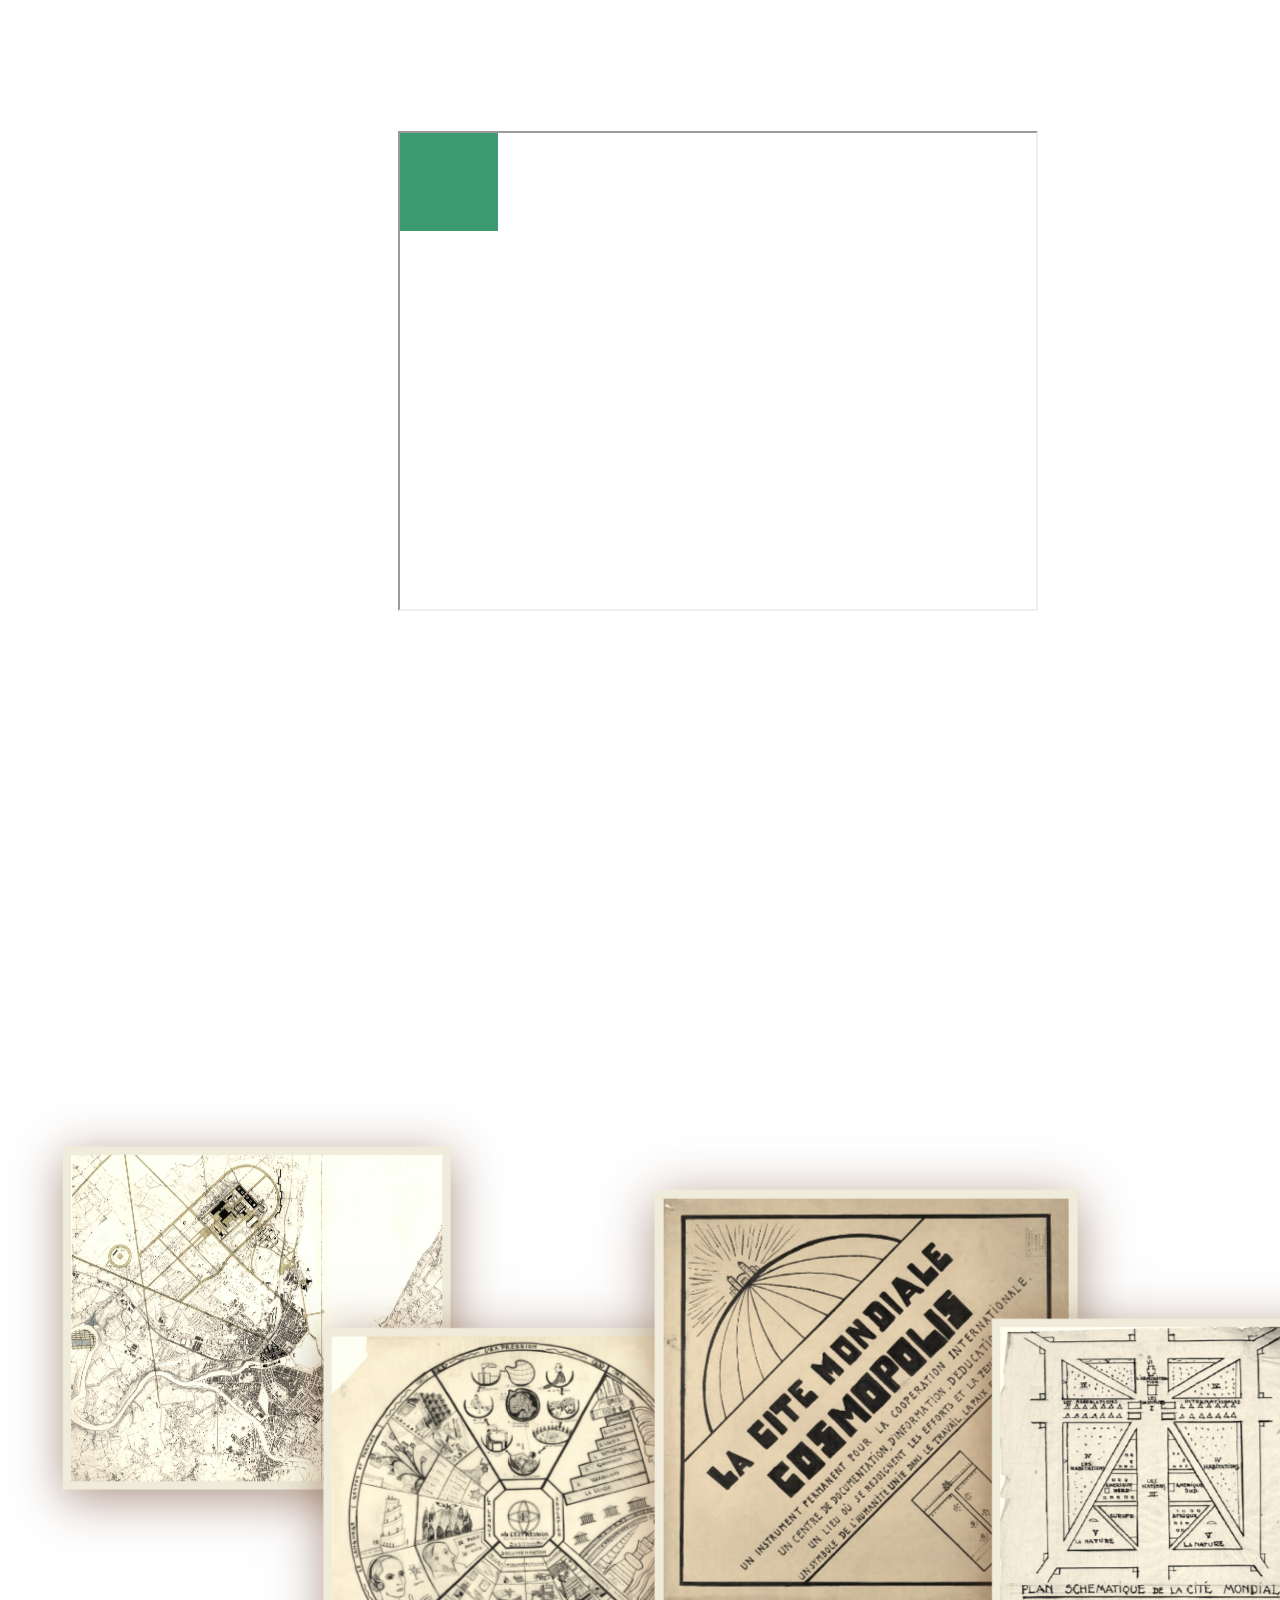
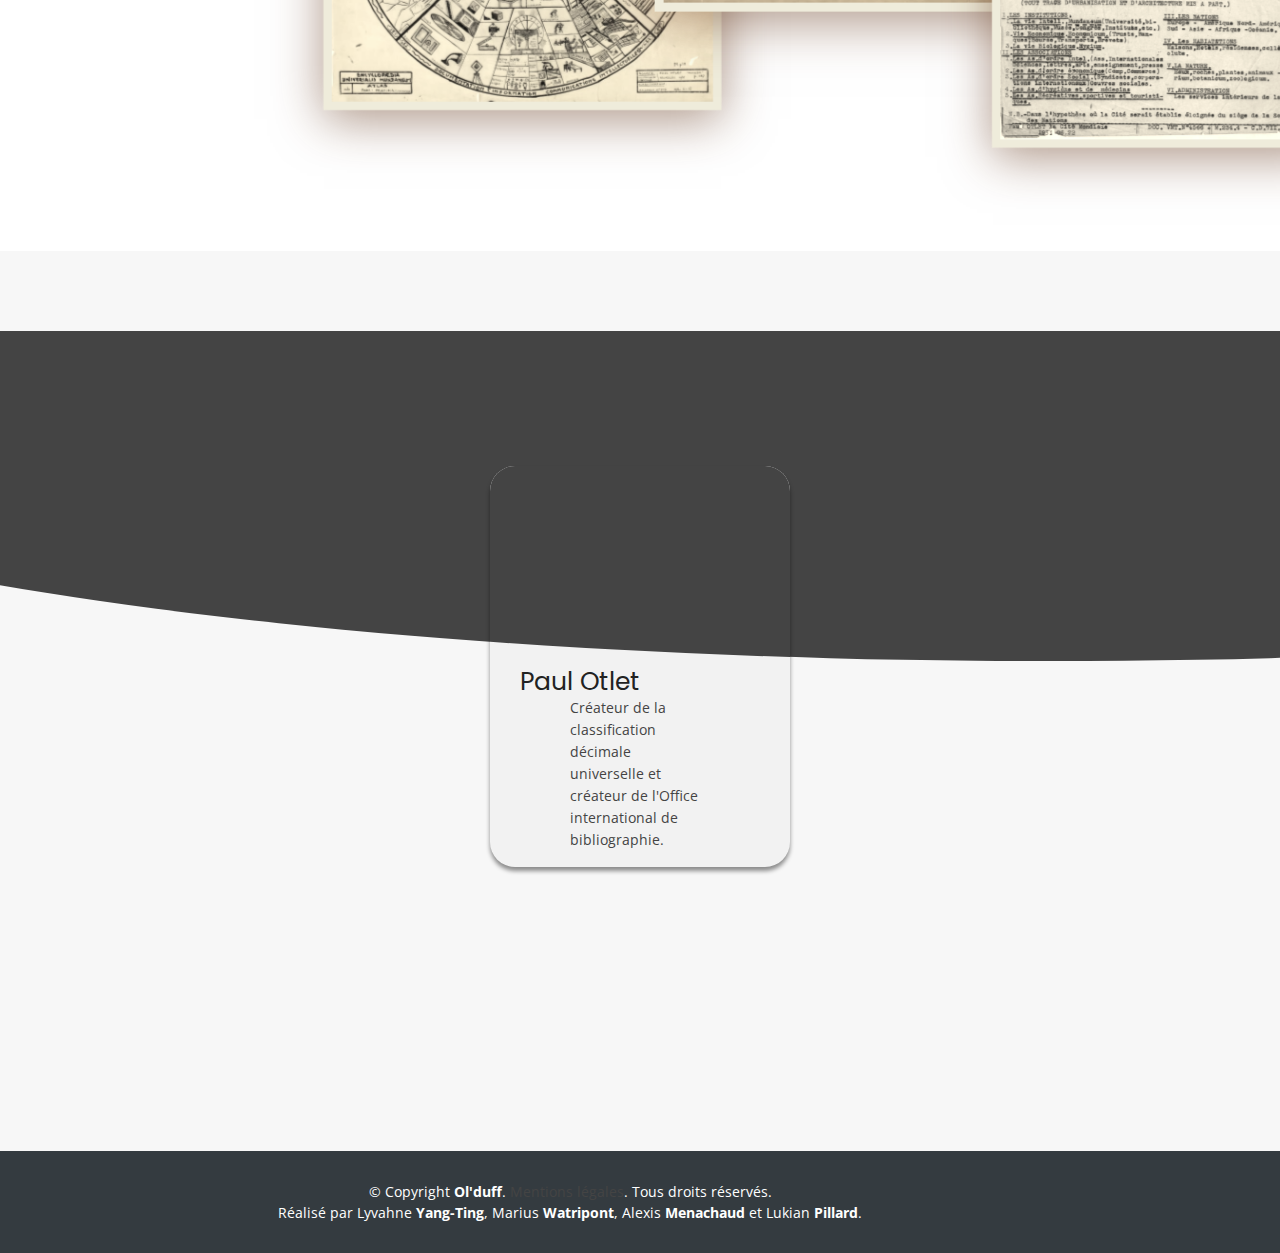
==== commit d841b4cf: "dataviz" ====
--- a/index.html
+++ b/index.html
@@ -247,58 +247,9 @@
     ============================-->
 
     <section id="services">
-      <div class="container wow fadeIn">
-        <div class="section-header">
-          <h3 class="section-title">Services</h3>
-          <p class="section-description">Sed ut perspiciatis unde omnis iste natus error sit voluptatem accusantium doloremque</p>
-        </div>
-        <div class="row">
-          <div class="col-lg-4 col-md-6 wow fadeInUp" data-wow-delay="0.2s">
-            <div class="box">
-              <div class="icon"><a href=""><i class="fa fa-desktop"></i></a></div>
-              <h4 class="title"><a href="">Lorem Ipsum</a></h4>
-              <p class="description">Voluptatum deleniti atque corrupti quos dolores et quas molestias excepturi sint occaecati cupiditate non provident</p>
-            </div>
-          </div>
-          <div class="col-lg-4 col-md-6 wow fadeInUp" data-wow-delay="0.4s">
-            <div class="box">
-              <div class="icon"><a href=""><i class="fa fa-bar-chart"></i></a></div>
-              <h4 class="title"><a href="">Dolor Sitema</a></h4>
-              <p class="description">Minim veniam, quis nostrud exercitation ullamco laboris nisi ut aliquip ex ea commodo consequat tarad limino ata</p>
-            </div>
-          </div>
-          <div class="col-lg-4 col-md-6 wow fadeInUp" data-wow-delay="0.6s">
-            <div class="box">
-              <div class="icon"><a href=""><i class="fa fa-paper-plane"></i></a></div>
-              <h4 class="title"><a href="">Sed ut perspiciatis</a></h4>
-              <p class="description">Duis aute irure dolor in reprehenderit in voluptate velit esse cillum dolore eu fugiat nulla pariatur</p>
-            </div>
-          </div>
-
-          <div class="col-lg-4 col-md-6 wow fadeInUp" data-wow-delay="0.2s">
-            <div class="box">
-              <div class="icon"><a href=""><i class="fa fa-photo"></i></a></div>
-              <h4 class="title"><a href="">Magni Dolores</a></h4>
-              <p class="description">Excepteur sint occaecat cupidatat non proident, sunt in culpa qui officia deserunt mollit anim id est laborum</p>
-            </div>
-          </div>
-          <div class="col-lg-4 col-md-6 wow fadeInUp" data-wow-delay="0.4s">
-            <div class="box">
-              <div class="icon"><a href=""><i class="fa fa-road"></i></a></div>
-              <h4 class="title"><a href="">Nemo Enim</a></h4>
-              <p class="description">At vero eos et accusamus et iusto odio dignissimos ducimus qui blanditiis praesentium voluptatum deleniti atque</p>
-            </div>
-          </div>
-          <div class="col-lg-4 col-md-6 wow fadeInUp" data-wow-delay="0.6s">
-            <div class="box">
-              <div class="icon"><a href=""><i class="fa fa-shopping-bag"></i></a></div>
-              <h4 class="title"><a href="">Eiusmod Tempor</a></h4>
-              <p class="description">Et harum quidem rerum facilis est et expedita distinctio. Nam libero tempore, cum soluta nobis est eligendi</p>
-            </div>
-          </div>
-        </div>
-
-      </div>
+      <div class="green-square">
+    <iframe src="https://www.google.com/maps/d/embed?mid=1caNsVw6v_7RjQrsaaCTw7dUUCO9wah8X" width="640" height="480"></iframe>
+  </div>
     </section>
 
 
--- a/css/style.css
+++ b/css/style.css
@@ -84,7 +84,7 @@
 }
 
 /*------------
-# Navbar side 
+# Navbar side
 -----------*/
 
 nav#dot-nav {
@@ -854,7 +854,7 @@
 #portfolio a {
   color: inherit;
   font-weight: 500;
-  
+
 }
 #portfolio h1 {
   font-weight: 300;
@@ -987,7 +987,7 @@
   top: -30px;
 }
 
---------------------------------*/ 
+--------------------------------*/
 
 /* Team Section
 --------------------------------*/
@@ -1125,7 +1125,7 @@
 
 
 
-#contact { 
+#contact {
   width : 100%;
   height : 100vh;
   background: #f7f7f7;
@@ -1326,4 +1326,13 @@
 #carte1 {
     width=50%;
     margin-right: 100px;
-}+}
+
+.green-square {
+  background-color: #3D9970;
+  width: 100px;
+  height: 100px;
+  position: absolute;
+  left: 35%;
+  margin-left: -50px;
+}
